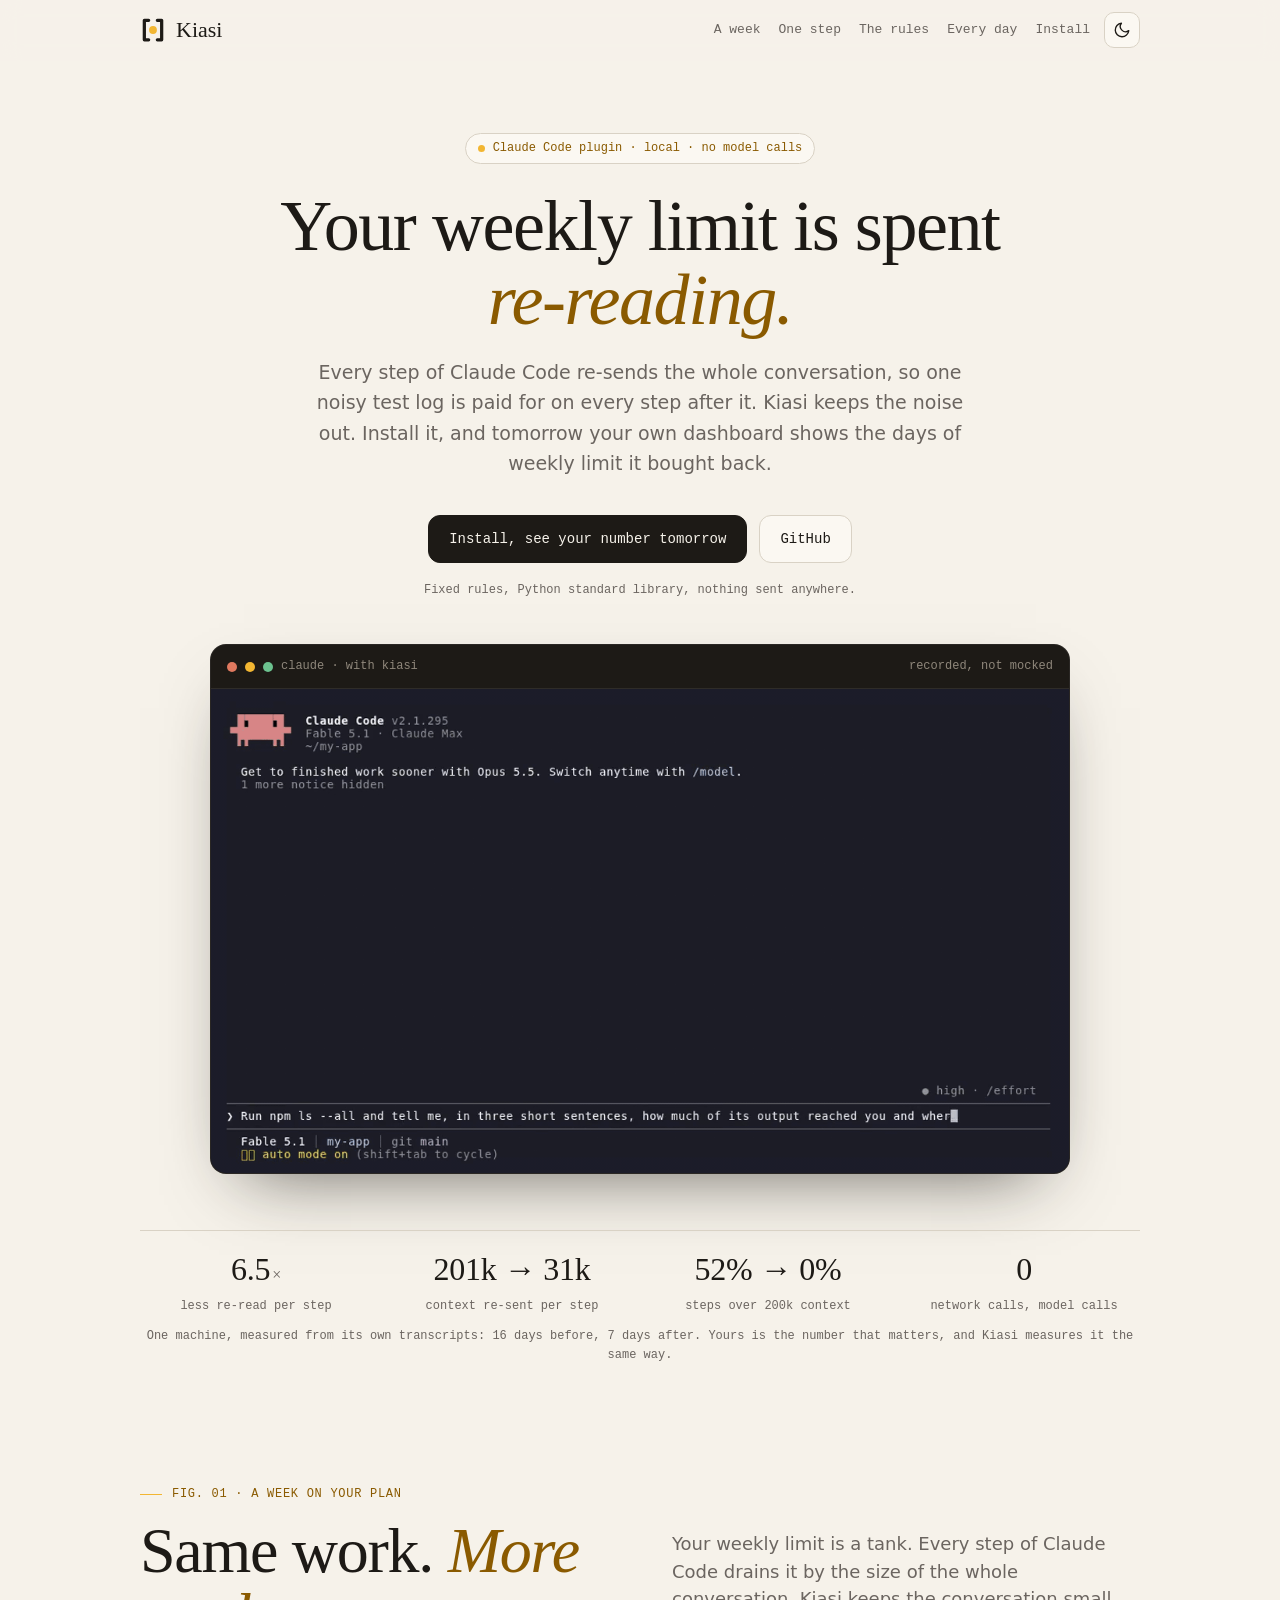
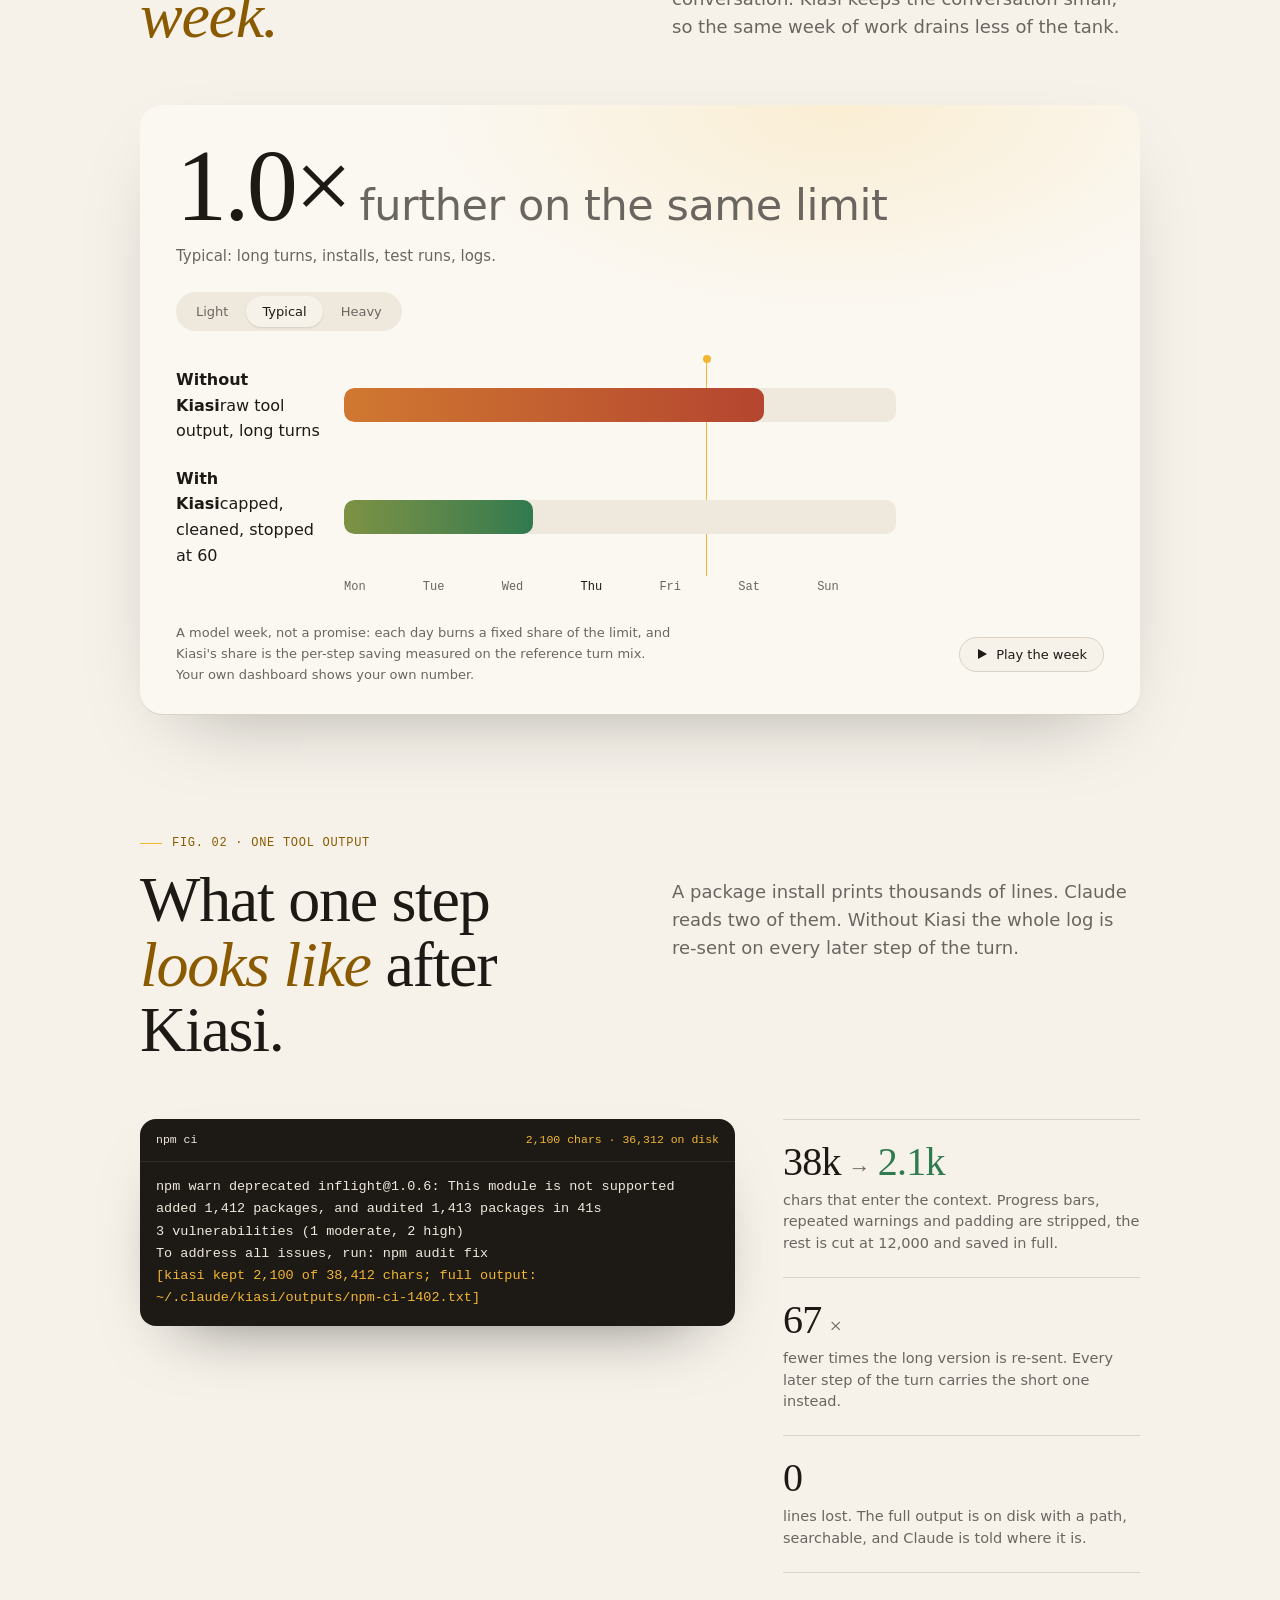
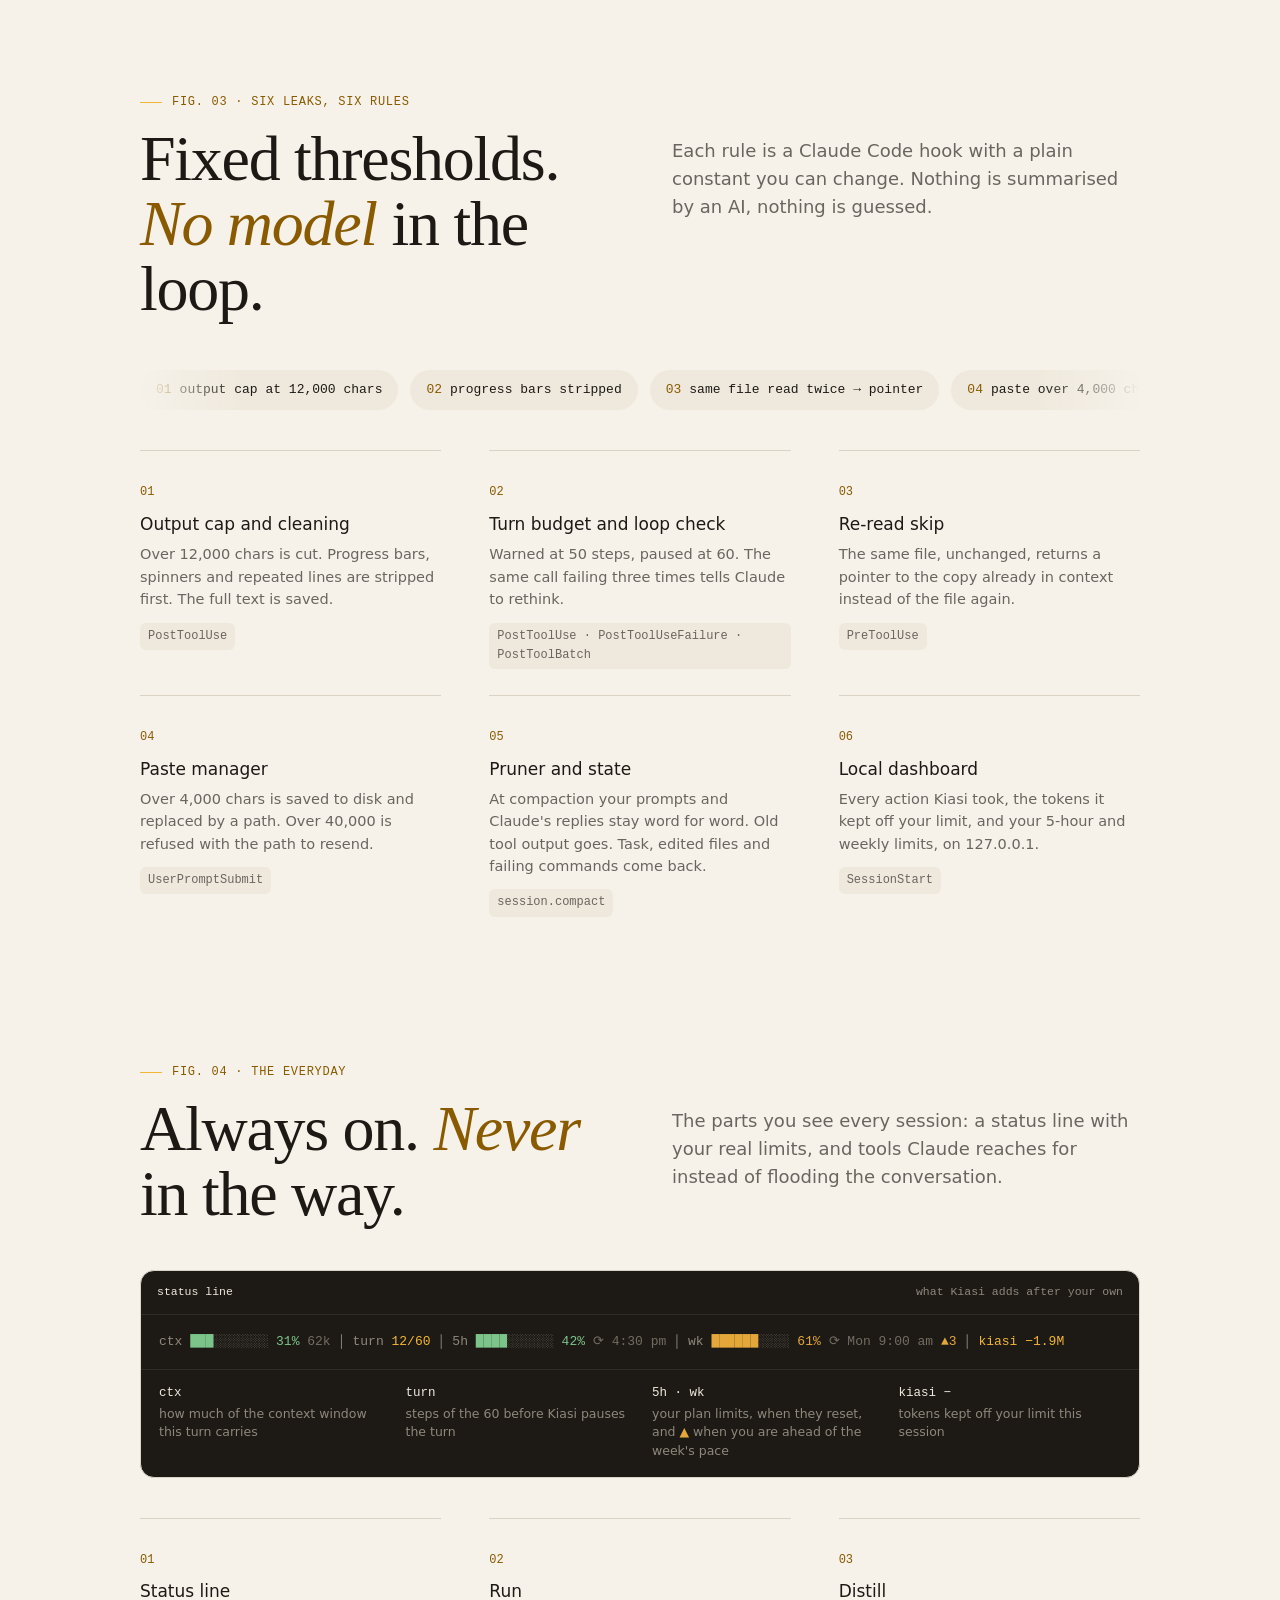
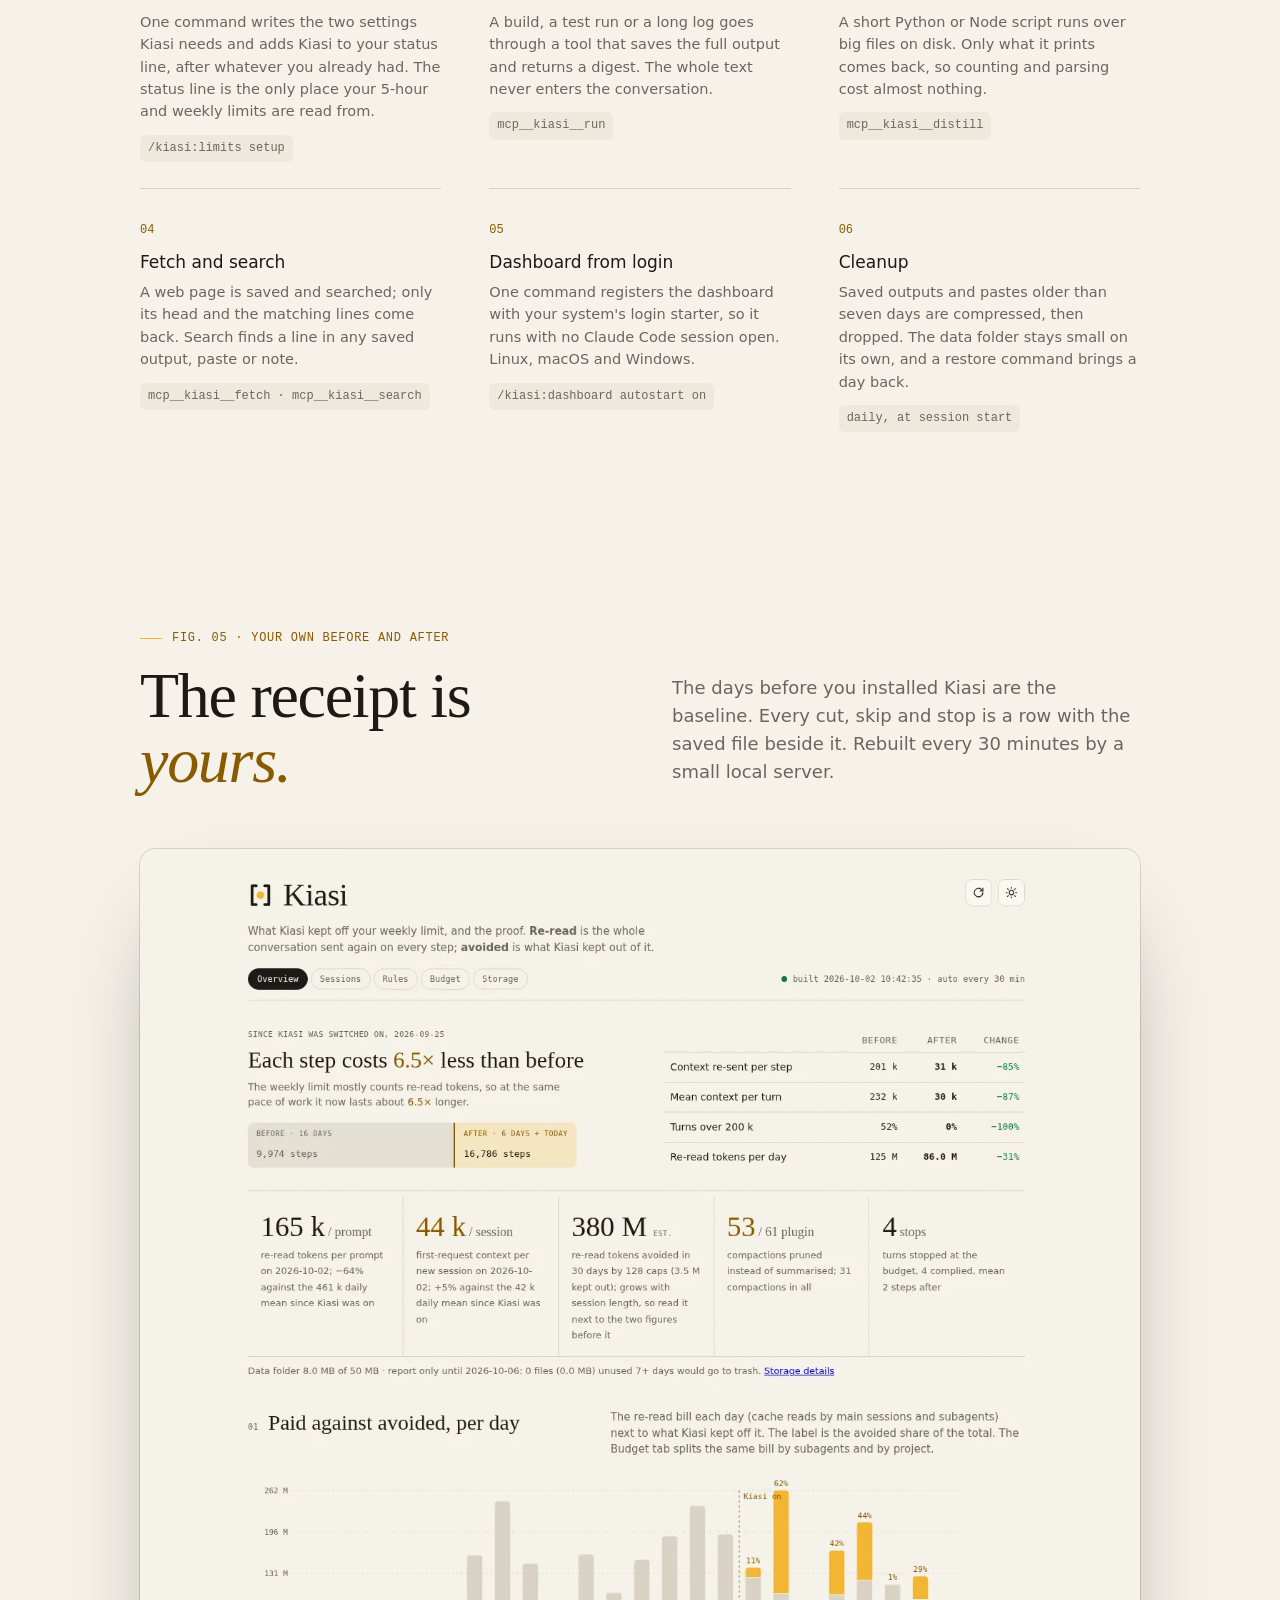
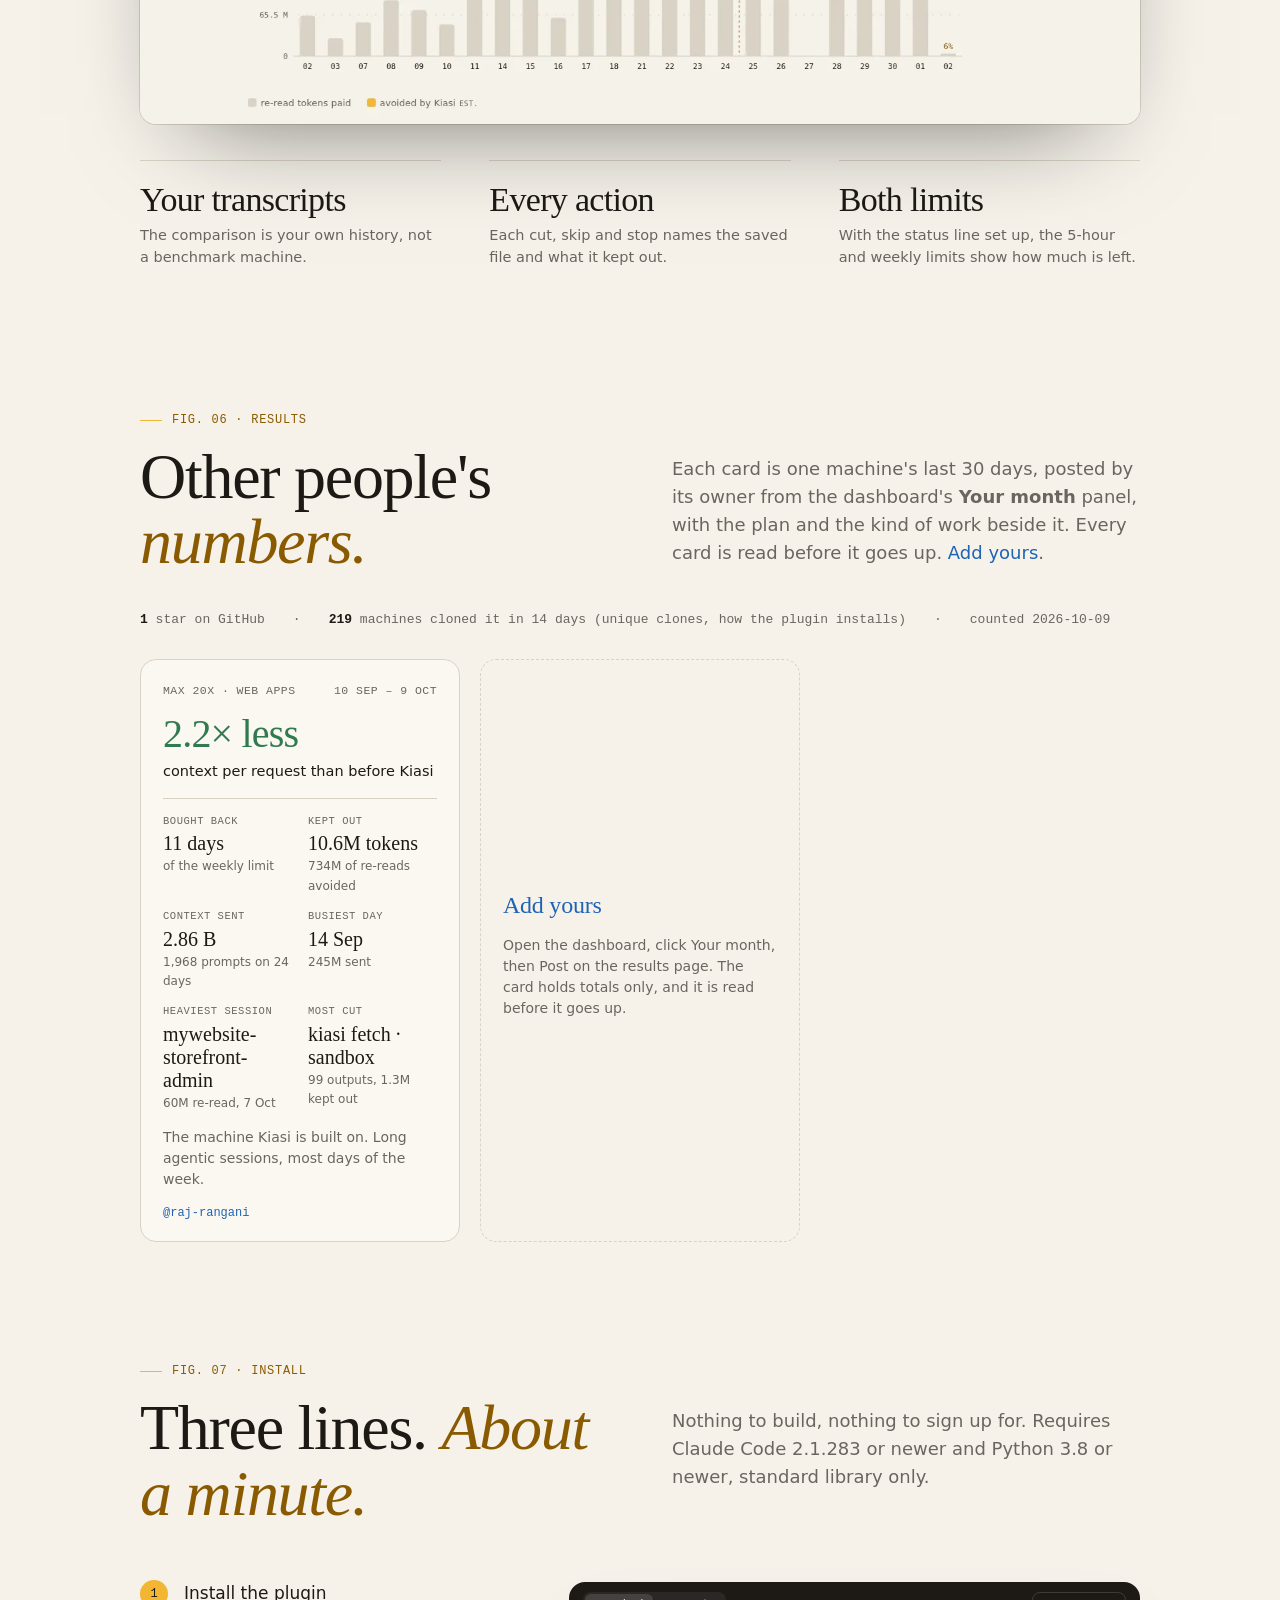
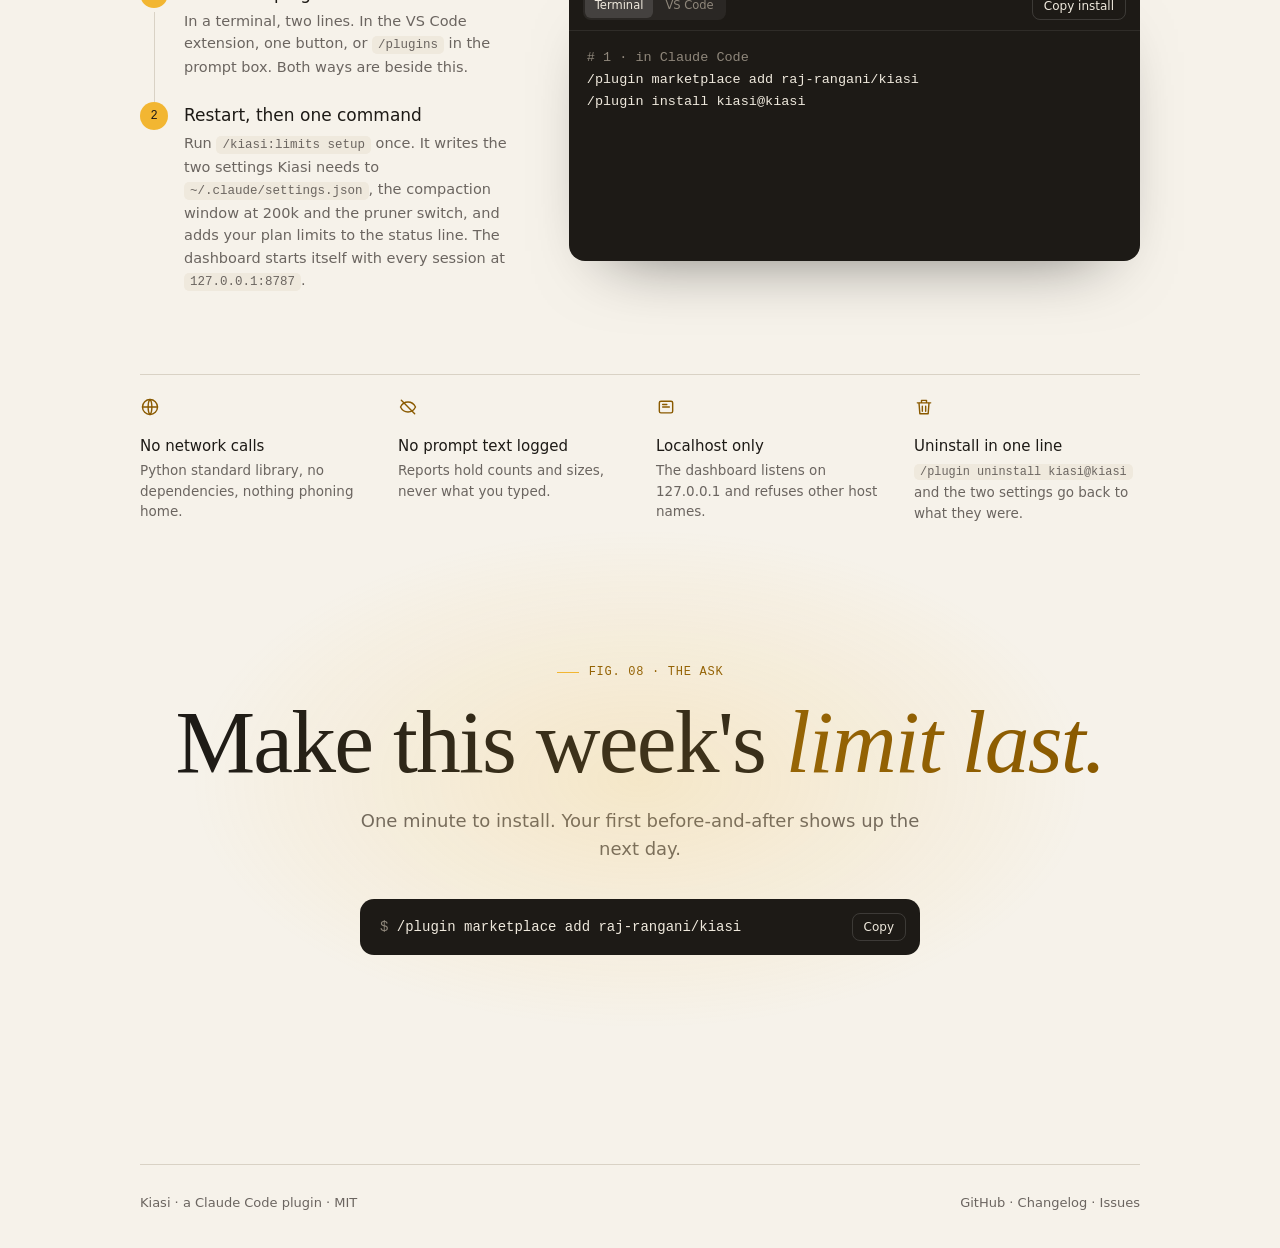
==== docs/index.html @ 9e2de2e6 "Demo: record inside a Mac-like container so no real folder names appear The recording now runs in a " ====
<!doctype html>
<html lang="en">
<head>
<meta charset="utf-8">
<meta name="viewport" content="width=device-width, initial-scale=1">
<title>Kiasi · Make your Claude Code weekly limit last</title>
<meta name="description" content="Your Claude Code weekly limit is spent re-reading. Kiasi keeps the noise out of every step, and your own dashboard shows the days it bought back. Local, fixed rules, no model calls.">
<meta property="og:title" content="Kiasi · Make your Claude Code weekly limit last">
<meta property="og:description" content="Every step of Claude Code re-sends the whole conversation. Kiasi keeps the noise out, and the next day your own dashboard shows the days of weekly limit it bought back. Local, no model calls.">
<meta property="og:type" content="website">
<link rel="icon" href="mark.svg" type="image/svg+xml">
<style>
:root {
  --paper: #f6f2ea;
  --ink: #1d1a16;
  --muted: #6b6560;
  --rule: #d9d2c5;
  --card: #fbf8f2;
  --code: #efe9dd;
  --accent: #f2b632;
  --accent-ink: #8a5a00;
  --bad: #b4452f;
  --good: #2f7a4f;
  --link: #1f63b5;
  --term: #1d1a16;
  --term-ink: #efe9dd;
  --term-dim: #8f877b;
  --mono: ui-monospace, "SF Mono", Menlo, Consolas, monospace;
  --serif: Georgia, "Times New Roman", serif;
  --sans: system-ui, -apple-system, "Segoe UI", Roboto, sans-serif;
  --ease: cubic-bezier(0.2, 0.7, 0.2, 1);
  color-scheme: light;
}
@media (prefers-color-scheme: dark) {
  :root:not([data-theme="light"]) {
    --paper: #171411; --ink: #efe9dd; --muted: #a39b8f; --rule: #3a342c; --card: #1f1b17;
    --code: #26211c; --accent-ink: #f2b632; --bad: #e0795f; --good: #6cc28f; --link: #6ea1ea;
    --term: #0f0d0b; color-scheme: dark;
  }
}
:root[data-theme="dark"] {
  --paper: #171411; --ink: #efe9dd; --muted: #a39b8f; --rule: #3a342c; --card: #1f1b17;
  --code: #26211c; --accent-ink: #f2b632; --bad: #e0795f; --good: #6cc28f; --link: #6ea1ea;
  --term: #0f0d0b; color-scheme: dark;
}
* { box-sizing: border-box; }
html { scroll-behavior: smooth; scroll-padding-top: 72px; }
body { margin: 0; background: var(--paper); color: var(--ink); font-family: var(--sans); font-size: 16px; line-height: 1.6; -webkit-font-smoothing: antialiased; }
a { color: var(--link); text-decoration: none; }
a:hover { text-decoration: underline; }
code { font-family: var(--mono); font-size: 0.88em; background: var(--code); padding: 1px 6px; border-radius: 5px; overflow-wrap: anywhere; }
pre { margin: 0; font-family: var(--mono); font-size: 13.5px; line-height: 1.65; white-space: pre-wrap; overflow-wrap: anywhere; }
pre code { background: none; padding: 0; font-size: inherit; }
.wrap { max-width: 1040px; margin: 0 auto; padding: 0 20px; }
.narrow { max-width: 720px; margin-left: auto; margin-right: auto; }
.kicker { font-family: var(--mono); font-size: 12px; letter-spacing: 0.08em; text-transform: uppercase; color: var(--accent-ink); margin: 0 0 10px; }
h1 { font-family: var(--serif); font-weight: 400; font-size: clamp(40px, 7vw, 72px); line-height: 1.02; letter-spacing: -0.02em; margin: 0 0 20px; }
h1 em { font-style: italic; color: var(--accent-ink); }
h2 { font-family: var(--serif); font-weight: 400; font-size: clamp(28px, 4vw, 40px); line-height: 1.12; margin: 0 0 12px; letter-spacing: -0.01em; }
h3 { font-family: var(--serif); font-weight: 400; font-size: 20px; margin: 0 0 6px; }
p { margin: 0 0 14px; }
body { overflow-x: clip; }
.lede { font-size: 19px; color: var(--muted); max-width: 54ch; margin: 0 auto 36px; }
.centered { text-align: center; }

.top { position: sticky; top: 0; z-index: 10; background: color-mix(in srgb, var(--paper) 86%, transparent); backdrop-filter: blur(10px); border-bottom: 1px solid transparent; transition: border-color .3s; }
.top.scrolled { border-color: var(--rule); }
.top .wrap { display: flex; align-items: center; gap: 14px; height: 60px; }
.brand { display: flex; align-items: center; gap: 10px; color: var(--ink); font-family: var(--serif); font-size: 22px; }
.brand img { width: 26px; height: 26px; }
.nav { display: flex; gap: 18px; margin-left: auto; font-family: var(--mono); font-size: 13px; }
.nav a { color: var(--muted); }
.nav a:hover { color: var(--ink); text-decoration: none; }
.iconbtn { width: 36px; height: 36px; border: 1px solid var(--rule); border-radius: 10px; background: var(--card); color: var(--ink); cursor: pointer; display: grid; place-items: center; margin-left: auto; }
.nav + .iconbtn { margin-left: 0; }
.iconbtn svg { width: 18px; height: 18px; }
.sun { display: none; } .moon { display: block; }
:root[data-theme="dark"] .sun { display: block; } :root[data-theme="dark"] .moon { display: none; }
@media (prefers-color-scheme: dark) { :root:not([data-theme="light"]) .sun { display: block; } :root:not([data-theme="light"]) .moon { display: none; } }

.hero { text-align: center; padding: 72px 0 0; }
.pill { display: inline-flex; align-items: center; gap: 8px; font-family: var(--mono); font-size: 12px; color: var(--accent-ink); border: 1px solid var(--rule); border-radius: 999px; padding: 5px 12px; margin-bottom: 26px; background: var(--card); }
.pill i { width: 7px; height: 7px; border-radius: 50%; background: var(--accent); }
.cta { display: flex; gap: 12px; justify-content: center; flex-wrap: wrap; margin-bottom: 18px; }
.btn { display: inline-flex; align-items: center; gap: 8px; padding: 12px 20px; border-radius: 12px; font-family: var(--mono); font-size: 14px; border: 1px solid var(--rule); color: var(--ink); background: var(--card); transition: transform .2s var(--ease); }
.btn:hover { text-decoration: none; transform: translateY(-1px); }
.btn.primary { background: var(--ink); color: var(--paper); border-color: var(--ink); }
.fine { font-family: var(--mono); font-size: 12px; color: var(--muted); margin: 0; }

.stage { margin: 44px auto 0; max-width: 860px; text-align: left; }
.term { background: var(--term); color: var(--term-ink); border-radius: 16px; box-shadow: 0 30px 70px -34px rgba(29, 26, 22, .7); overflow: hidden; border: 1px solid rgba(255,255,255,.06); }
.term .bar { display: flex; align-items: center; gap: 8px; padding: 12px 16px; border-bottom: 1px solid rgba(255,255,255,.08); font-family: var(--mono); font-size: 12px; color: var(--term-dim); }
.term .bar i { width: 10px; height: 10px; border-radius: 50%; background: #3d3731; }
.term .bar i:first-child { background: #e0795f; } .term .bar i:nth-child(2) { background: #f2b632; } .term .bar i:nth-child(3) { background: #6cc28f; }
.term .bar span { margin-left: auto; } .term .bar .lbl { font-style: normal; }
.term .bar span b { color: var(--accent); font-weight: 400; font-variant-numeric: tabular-nums; }
.term .rec { display: block; width: 100%; height: auto; }
.term .body { padding: 18px 20px 20px; font-family: var(--mono); font-size: 13.5px; line-height: 1.7; }
.line { display: grid; grid-template-columns: minmax(0, 1fr) auto; gap: 14px; opacity: 0; transform: translateY(6px); transition: opacity .35s var(--ease), transform .35s var(--ease); }
.line.on { opacity: 1; transform: none; }
.line .cmd { color: var(--term-ink); }
.line .cmd::before { content: "● "; color: var(--term-dim); font-size: 11px; vertical-align: 1px; }
.line .what { color: var(--term-dim); }
.line .what b { color: var(--accent); font-weight: 400; }
.line .num { color: var(--good); text-align: right; white-space: nowrap; font-variant-numeric: tabular-nums; }
.line.plain .num { color: var(--term-dim); }
@media (max-width: 560px) { .line { grid-template-columns: 1fr; gap: 0; } .line .num { text-align: left; padding-left: 18px; } .term .bar .lbl { display: none; } .pill { font-size: 11px; white-space: nowrap; } }

.trust { display: grid; grid-template-columns: repeat(4, 1fr); gap: 24px; border-top: 1px solid var(--rule); padding-top: 22px; margin-top: 56px; }
.trust div { padding: 0; }
.trust b { display: block; font-family: var(--serif); font-weight: 400; font-size: 32px; line-height: 1; margin-bottom: 6px; letter-spacing: -0.01em; white-space: nowrap; }
.trust b small { font-size: 16px; color: var(--muted); margin-left: 2px; }
.trust span { font-family: var(--mono); font-size: 12px; color: var(--muted); }
@media (max-width: 760px) { .trust { grid-template-columns: repeat(2, 1fr); } .trust b { font-size: 26px; } }


/* ---- below the hero ---- */
.below { position: relative; }
.below section { padding: 120px 0 0; position: relative; }
.fig { font-family: var(--mono); font-size: 12px; letter-spacing: .06em; text-transform: uppercase; color: var(--accent-ink); margin: 0 0 14px; display: flex; align-items: center; gap: 10px; }
.fig::before { content: ""; width: 22px; height: 1px; background: var(--accent); }
.h2 { font-family: var(--serif); font-weight: 400; font-size: clamp(36px, 5.2vw, 64px); line-height: 1.02; letter-spacing: -0.02em; margin: 0; max-width: 14ch; }
.h2 em { font-style: italic; color: var(--accent-ink); }
.sub { font-size: 18px; line-height: 1.55; color: var(--muted); max-width: 52ch; margin: 18px 0 0; }
.head { display: grid; grid-template-columns: minmax(0, 1fr) minmax(0, 1fr); gap: 0 64px; align-items: start; }
.head > div { display: contents; }
.head .fig { grid-column: 1 / -1; }
.head .sub { margin-top: 0; padding-top: clamp(4px, 0.9vw, 12px); }

/* week simulator */
.sim { margin-top: 56px; position: relative; border-radius: 22px; padding: 32px 36px 28px; background: var(--card); box-shadow: 0 1px 0 var(--rule), 0 30px 80px -40px rgba(0,0,0,.35); overflow: hidden; }
.sim::before { content: ""; position: absolute; inset: 0; background: radial-gradient(600px 300px at var(--mx, 70%) var(--my, 0%), color-mix(in srgb, var(--accent) 16%, transparent), transparent 70%); pointer-events: none; transition: opacity .4s; }
.simtop { display: flex; justify-content: space-between; align-items: flex-end; gap: 24px; flex-wrap: wrap; position: relative; }
.big { font-family: var(--serif); font-size: clamp(56px, 8vw, 104px); line-height: .95; letter-spacing: -0.03em; margin: 0; }
.big small { font-size: .42em; color: var(--muted); letter-spacing: -0.01em; margin-left: 10px; font-family: var(--sans); }
.bigcap { color: var(--muted); font-size: 15px; margin: 10px 0 0; }
.modes { display: inline-flex; background: var(--code); border-radius: 999px; padding: 4px; gap: 2px; }
.mode { font: 500 13px/1 var(--sans); padding: 9px 16px; border-radius: 999px; border: 0; background: transparent; color: var(--muted); cursor: pointer; transition: color .2s, background .2s, transform .2s var(--ease); }
.mode:hover { color: var(--ink); }
.mode.on { background: var(--paper); color: var(--ink); box-shadow: 0 1px 2px rgba(0,0,0,.12); }
.tracks { margin-top: 36px; display: grid; gap: 22px; position: relative; }
.track { display: grid; grid-template-columns: 150px minmax(0, 1fr) 190px; gap: 18px; align-items: center; }
.track .who { font-family: var(--mono); font-size: 12.5px; color: var(--muted); }
.track .who b { display: block; font: 500 15px/1.2 var(--sans); color: var(--ink); margin-bottom: 4px; }
.rail { position: relative; height: 34px; border-radius: 10px; background: var(--code); overflow: hidden; }
.rail .fill { position: absolute; inset: 0 auto 0 0; width: 0; border-radius: 10px; transition: width .42s var(--ease); }
.track.a .fill { background: linear-gradient(90deg, color-mix(in srgb, var(--bad) 55%, var(--accent)), var(--bad)); }
.track.b .fill { background: linear-gradient(90deg, color-mix(in srgb, var(--good) 60%, var(--accent)), var(--good)); }
.rail .tick { position: absolute; top: 0; bottom: 0; width: 1px; background: var(--paper); opacity: .7; }
.rail.hit { animation: hit .5s var(--ease); }
@keyframes hit { 0%, 100% { transform: none; } 30% { transform: translateX(-3px); } 60% { transform: translateX(3px); } }
.out { font: 500 15px/1.3 var(--sans); }
.out small { display: block; font: 12.5px/1.4 var(--mono); color: var(--muted); margin-top: 3px; }
.track.a .out { color: var(--bad); } .track.b .out { color: var(--good); }
.days { display: grid; grid-template-columns: 150px minmax(0, 1fr) 190px; gap: 18px; margin-top: 10px; }
.days ol { grid-column: 2; list-style: none; margin: 0; padding: 0; display: grid; grid-template-columns: repeat(7, 1fr); font-family: var(--mono); font-size: 12px; color: var(--muted); }
.days li { transition: color .2s; }
.days li.now { color: var(--ink); }
.cursor { position: absolute; top: -8px; bottom: -8px; width: 1px; background: var(--accent); left: 0; opacity: 0; transition: left .42s var(--ease), opacity .3s; pointer-events: none; }
.cursor::after { content: ""; position: absolute; top: -4px; left: -3.5px; width: 8px; height: 8px; border-radius: 50%; background: var(--accent); }
.simfoot { display: flex; justify-content: space-between; align-items: center; gap: 16px; margin-top: 26px; flex-wrap: wrap; font-size: 13px; color: var(--muted); }
.simfoot p { margin: 0; max-width: 60ch; }
.play { display: inline-flex; align-items: center; gap: 8px; font: 500 13px/1 var(--sans); padding: 10px 16px; border-radius: 999px; border: 1px solid var(--rule); background: var(--paper); color: var(--ink); cursor: pointer; transition: transform .2s var(--ease), border-color .2s; }
.play:hover { transform: translateY(-1px); border-color: var(--ink); }
.play svg { width: 12px; height: 12px; fill: currentColor; }

/* one step */
.step2 { margin-top: 56px; display: grid; grid-template-columns: minmax(0, 1.25fr) minmax(0, .75fr); gap: 48px; align-items: start; }
.log { background: var(--term); color: var(--term-ink); border-radius: 16px; font-family: var(--mono); font-size: 12.5px; line-height: 1.6; overflow: hidden; box-shadow: 0 30px 70px -40px rgba(0,0,0,.6); }
.log .lbar { display: flex; justify-content: space-between; padding: 12px 16px; font-size: 11.5px; color: var(--term-dim); border-bottom: 1px solid rgba(255,255,255,.08); }
.log .lbar b { color: var(--term-ink); font-weight: 500; }
.log .lbar .count { transition: color .3s; }
.log .lbar .count.done { color: var(--accent); }
.log pre { margin: 0; padding: 14px 16px 16px; white-space: pre-wrap; word-break: break-word; }
.log .l { display: block; max-height: 24px; overflow: hidden; transition: max-height .45s var(--ease), opacity .45s, color .3s, padding .45s; }
.log .l.cut { color: var(--term-dim); }
.log.on .l.cut { max-height: 0; opacity: 0; }
.log .l.keep { color: var(--term-ink); }
.log .l.note { color: var(--accent); max-height: 0; opacity: 0; }
.log.on .l.note { max-height: 48px; opacity: 1; }
.facts { display: grid; gap: 0; }
.fact { padding: 22px 0; border-top: 1px solid var(--rule); }
.fact:last-child { border-bottom: 1px solid var(--rule); }
.fact b { display: block; font-family: var(--serif); font-weight: 400; font-size: 40px; line-height: 1; letter-spacing: -0.02em; }
.fact b i { font-style: normal; color: var(--muted); font-size: 22px; margin: 0 8px; }
.fact b .to { color: var(--good); }
.fact > span { display: block; color: var(--muted); font-size: 14.5px; line-height: 1.5; margin-top: 8px; }

/* rules marquee + grid */
.sl { margin-top: 44px; border: 1px solid var(--rule); border-radius: 14px; background: var(--term); color: var(--term-ink); overflow: hidden; }
.sl .slbar { display: flex; justify-content: space-between; padding: 12px 16px; font-size: 11.5px; color: var(--term-dim); border-bottom: 1px solid rgba(255,255,255,.08); font-family: var(--mono); }
.sl .slbar b { color: var(--term-ink); font-weight: 500; }
.slline { font-family: var(--mono); font-size: 13px; line-height: 1.7; padding: 16px 18px; white-space: nowrap; overflow-x: auto; }
.slline i { font-style: normal; color: var(--term-dim); margin: 0 7px; }
.slline .l { color: var(--term-dim); } .slline .d { color: var(--term-dim); opacity: .75; }
.slline .m { color: var(--term-ink); } .slline .k { color: var(--accent); }
.slline .ok { color: #7cc48a; } .slline .warn { color: #e3a73a; }
.slkey { list-style: none; margin: 0; padding: 14px 18px 16px; display: grid; grid-template-columns: repeat(4, 1fr); gap: 10px 24px; border-top: 1px solid rgba(255,255,255,.08); font-size: 12.5px; line-height: 1.5; color: var(--term-dim); }
.slkey b { display: block; font-family: var(--mono); font-weight: 500; color: var(--term-ink); margin-bottom: 2px; }
.slkey em { font-style: normal; color: #e3a73a; }
.slnote { margin: 28px 0 0; font-size: 14px; color: var(--muted); }
.slnote code { font-size: 12.5px; }
.mq { margin-top: 48px; overflow: hidden; mask-image: linear-gradient(90deg, transparent, #000 10%, #000 90%, transparent); -webkit-mask-image: linear-gradient(90deg, transparent, #000 10%, #000 90%, transparent); }
.mq ul { display: flex; gap: 12px; width: max-content; margin: 0; padding: 0; list-style: none; animation: slide 36s linear infinite; }
.mq:hover ul { animation-play-state: paused; }
@keyframes slide { to { transform: translateX(-50%); } }
.mq li { font-family: var(--mono); font-size: 13px; padding: 10px 16px; border-radius: 999px; background: var(--code); color: var(--ink); white-space: nowrap; }
.mq li b { color: var(--accent-ink); font-weight: 500; margin-right: 8px; }
.rgrid { margin-top: 40px; display: grid; grid-template-columns: repeat(3, 1fr); gap: 0 48px; }
.rule { padding: 26px 0; border-top: 1px solid var(--rule); position: relative; }
.rule .n { font-family: var(--mono); font-size: 12px; color: var(--accent-ink); }
.rule h3 { font: 500 17px/1.3 var(--sans); margin: 10px 0 8px; }
.rule p { margin: 0; color: var(--muted); font-size: 14.5px; line-height: 1.55; }
.rule code { font-family: var(--mono); font-size: 12px; color: var(--muted); display: inline-block; margin-top: 12px; padding: 4px 8px; border-radius: 6px; background: var(--code); }
.rule::after { content: ""; position: absolute; left: 0; top: -1px; width: 0; height: 1px; background: var(--accent); transition: width .5s var(--ease); }
.rule:hover::after { width: 100%; }

/* proof */
.shot { margin-top: 56px; perspective: 1400px; }
.shot .frame { border-radius: 16px; overflow: hidden; box-shadow: 0 40px 100px -50px rgba(0,0,0,.6), 0 0 0 1px var(--rule); transform: rotateX(var(--rx, 6deg)); transform-origin: 50% 0; transition: transform .8s var(--ease); background: var(--card); }
.shot.in .frame { --rx: 0deg; }
.shot img { display: block; width: 100%; height: auto; }
.proof3 { margin-top: 36px; display: grid; grid-template-columns: repeat(3, 1fr); gap: 0 48px; }
.proof3 div { padding: 22px 0; border-top: 1px solid var(--rule); }
.proof3 b { display: block; font-family: var(--serif); font-weight: 400; font-size: 34px; letter-spacing: -0.02em; line-height: 1; }
.proof3 span { display: block; margin-top: 8px; color: var(--muted); font-size: 14.5px; line-height: 1.5; }

/* install */
.inst { margin-top: 56px; display: grid; grid-template-columns: minmax(0, .8fr) minmax(0, 1.2fr); gap: 48px; align-items: start; }
.steps { list-style: none; margin: 0; padding: 0; counter-reset: s; }
.steps li { position: relative; padding: 0 0 26px 44px; }
.steps li::before { counter-increment: s; content: counter(s); position: absolute; left: 0; top: -2px; width: 28px; height: 28px; border-radius: 50%; display: grid; place-items: center; font: 500 12px/1 var(--mono); background: var(--accent); color: var(--term); }
.steps li::after { content: ""; position: absolute; left: 13.5px; top: 30px; bottom: 0; width: 1px; background: var(--rule); }
.steps li:last-child::after { display: none; }
.steps b { display: block; font: 500 17px/1.3 var(--sans); }
.steps p { margin: 6px 0 0; color: var(--muted); font-size: 14.5px; line-height: 1.55; }
.steps code { font-family: var(--mono); font-size: 12.5px; background: var(--code); padding: 2px 6px; border-radius: 5px; }
.tty { background: var(--term); color: var(--term-ink); border-radius: 16px; font-family: var(--mono); font-size: 13px; line-height: 1.7; box-shadow: 0 30px 70px -40px rgba(0,0,0,.6); position: sticky; top: 90px; }
.tty .lbar > span { min-width: 0; overflow: hidden; text-overflow: ellipsis; white-space: nowrap; margin-right: 12px; }
.tty .lbar { display: flex; gap: 8px; justify-content: space-between; align-items: center; padding: 10px 14px; font-size: 11.5px; color: var(--term-dim); border-bottom: 1px solid rgba(255,255,255,.08); }
.tty pre { margin: 0; padding: 16px 18px 18px; white-space: pre-wrap; min-height: 230px; }
.tty .tabs { display: flex; gap: 2px; padding: 2px; border-radius: 8px; background: rgba(255,255,255,.06); }
.tty .tab { font: 500 11.5px/1 var(--sans); padding: 6px 10px; border: 0; border-radius: 6px; background: transparent; color: var(--term-dim); cursor: pointer; transition: background .2s, color .2s; }
.tty .tab.on { background: rgba(255,255,255,.12); color: var(--term-ink); }
.tty .pane { display: none; } .tty .pane.on { display: block; }
.vsbtn { display: flex; align-items: center; gap: 12px; margin: 18px 18px 0; padding: 12px 16px; border-radius: 10px; background: var(--accent); color: var(--term); text-decoration: none; font: 500 14px/1.2 var(--sans); transition: transform .25s var(--ease), box-shadow .25s; }
.vsbtn:hover { transform: translateY(-1px); box-shadow: 0 10px 30px -12px var(--accent); }
.vsbtn svg { width: 22px; height: 22px; flex: none; stroke: currentColor; fill: none; stroke-width: 2; stroke-linecap: round; stroke-linejoin: round; }
.vsbtn small { display: block; font-size: 11.5px; font-weight: 400; opacity: .8; margin-top: 3px; }
#pane-vsc pre { min-height: 0; padding-top: 14px; }
.tty .k { color: var(--term-dim); }
.tty .t { display: block; opacity: 0; transform: translateY(4px); transition: opacity .3s, transform .3s var(--ease); }
.tty .t.on { opacity: 1; transform: none; }
.tty .ok { color: var(--good); }
.copy { white-space: nowrap; font: 500 12px/1 var(--sans); padding: 7px 11px; border-radius: 8px; border: 1px solid rgba(255,255,255,.14); background: transparent; color: var(--term-ink); cursor: pointer; transition: background .2s; }
.copy:hover { background: rgba(255,255,255,.08); }
.copy.ok { color: var(--good); border-color: var(--good); }
.counts { margin-top: 36px; display: flex; flex-wrap: wrap; gap: 8px 28px; font-family: var(--mono); font-size: 13px; color: var(--muted); }
.counts b { color: var(--ink); font-weight: 600; }
.results { margin-top: 28px; display: grid; grid-template-columns: repeat(auto-fill, minmax(300px, 1fr)); gap: 20px; }
.rcard { background: var(--card); border: 1px solid var(--rule); border-radius: 16px; padding: 22px 22px 18px; display: flex; flex-direction: column; gap: 14px; min-width: 0; }
.rcard .rmeta { display: flex; justify-content: space-between; gap: 12px; flex-wrap: wrap; font-family: var(--mono); font-size: 11.5px; letter-spacing: .04em; text-transform: uppercase; color: var(--muted); }
.rcard .rhead b { display: block; font-family: var(--serif); font-weight: 400; font-size: 40px; line-height: 1; letter-spacing: -0.02em; color: var(--good); }
.rcard .rhead.flat b { color: var(--ink); }
.rcard .rhead span { display: block; margin-top: 6px; font-size: 14.5px; color: var(--ink); }
.rcard .rrows { display: grid; grid-template-columns: 1fr 1fr; gap: 12px 16px; border-top: 1px solid var(--rule); padding-top: 14px; }
.rcard .rrows div { min-width: 0; }
.rcard .rrows em { display: block; font-style: normal; font-family: var(--mono); font-size: 10.5px; letter-spacing: .05em; text-transform: uppercase; color: var(--muted); }
.rcard .rrows b { display: block; font-family: var(--serif); font-weight: 400; font-size: 20px; line-height: 1.15; margin-top: 3px; overflow-wrap: anywhere; }
.rcard .rrows small { display: block; font-size: 12px; color: var(--muted); margin-top: 2px; }
.rcard .rnote { font-size: 14px; line-height: 1.5; color: var(--muted); margin: 0; }
.rcard .rwho { font-family: var(--mono); font-size: 12px; color: var(--muted); margin-top: auto; }
.rcard.add { border-style: dashed; background: transparent; justify-content: center; gap: 10px; }
.rcard.add b { font-family: var(--serif); font-weight: 400; font-size: 24px; letter-spacing: -0.01em; }
.rcard.add span { font-size: 14px; line-height: 1.5; color: var(--muted); }
.trust2 { margin-top: 56px; display: grid; grid-template-columns: repeat(4, 1fr); gap: 0 32px; border-top: 1px solid var(--rule); }
.trust2 div { padding: 22px 0 0; }
.trust2 svg { width: 20px; height: 20px; stroke: var(--accent-ink); fill: none; stroke-width: 1.7; stroke-linecap: round; stroke-linejoin: round; }
.trust2 b { display: block; font: 500 15px/1.3 var(--sans); margin-top: 12px; }
.trust2 span { display: block; color: var(--muted); font-size: 13.5px; line-height: 1.5; margin-top: 4px; }

/* final */
.fin { text-align: center; padding: 140px 0 120px !important; position: relative; }
.fin::before { content: ""; position: absolute; left: 50%; top: 40%; width: 900px; height: 500px; transform: translate(-50%, -50%); background: radial-gradient(closest-side, color-mix(in srgb, var(--accent) 18%, transparent), transparent); pointer-events: none; }
.fin .h2 { max-width: none; margin: 0 auto; font-size: clamp(44px, 7vw, 92px); }
.fin .sub { margin: 20px auto 0; }
.cmdbox { margin: 36px auto 0; max-width: 560px; display: flex; align-items: center; justify-content: space-between; gap: 14px; background: var(--term); color: var(--term-ink); font-family: var(--mono); font-size: 14px; padding: 14px 14px 14px 20px; border-radius: 14px; box-shadow: 0 30px 70px -40px rgba(0,0,0,.6); position: relative; }
.cmdbox span::before { content: "$ "; color: var(--term-dim); }
.fin .cta { margin-top: 22px; justify-content: center; }
.foot { display: flex; justify-content: space-between; gap: 16px; flex-wrap: wrap; padding: 28px 0 40px; border-top: 1px solid var(--rule); font-size: 13px; color: var(--muted); }
.foot a { color: inherit; }

.reveal { opacity: 0; transform: translateY(16px); transition: opacity .7s var(--ease), transform .7s var(--ease); transition-delay: calc(var(--d, 0) * 90ms); }
.reveal.in, .no-js .reveal { opacity: 1; transform: none; }
@media (prefers-reduced-motion: reduce) {
  *, *::before, *::after { animation: none !important; transition: none !important; }
  .reveal, .line, .tty .t, .log .l { opacity: 1; transform: none; }
  .shot .frame { transform: none; }
}
@media (max-width: 760px) {
  .nav { display: none; } .hero { padding-top: 48px; }
  .below section { padding-top: 88px; }
  .head, .step2, .inst { grid-template-columns: minmax(0, 1fr); gap: 24px; }
  .sim { padding: 24px 18px 22px; border-radius: 16px; }
  .track, .days { grid-template-columns: minmax(0, 1fr); gap: 8px; }
  .track .out { order: 3; } .days ol { grid-column: 1; }
  .rgrid, .proof3 { grid-template-columns: 1fr; gap: 0; }
  .slkey { grid-template-columns: 1fr 1fr; } .slline { font-size: 12.5px; padding: 14px; white-space: normal; }
  .trust2 { grid-template-columns: 1fr 1fr; gap: 0 20px; }
  .tty { position: static; }
  .fact b { font-size: 32px; }
  .cmdbox { font-size: 12.5px; }
}

</style>
</head>
<body class="no-js">

<header class="top">
  <div class="wrap">
    <a class="brand" href="#"><img src="mark.svg" alt="">Kiasi</a>
    <nav class="nav" aria-label="Sections">
      <a href="#week">A week</a>
      <a href="#step">One step</a>
      <a href="#rules">The rules</a>
      <a href="#daily">Every day</a>
      <a href="#install">Install</a>
    </nav>
    <button class="iconbtn" id="theme" type="button" aria-label="Toggle dark mode">
      <svg class="moon" viewBox="0 0 24 24" fill="none" stroke="currentColor" stroke-width="1.8" stroke-linecap="round" stroke-linejoin="round"><path d="M21 12.8A9 9 0 1 1 11.2 3a7 7 0 0 0 9.8 9.8z"/></svg>
      <svg class="sun" viewBox="0 0 24 24" fill="none" stroke="currentColor" stroke-width="1.8" stroke-linecap="round"><circle cx="12" cy="12" r="4"/><path d="M12 2v2M12 20v2M4.9 4.9l1.4 1.4M17.7 17.7l1.4 1.4M2 12h2M20 12h2M4.9 19.1l1.4-1.4M17.7 6.3l1.4-1.4"/></svg>
    </button>
  </div>
</header>

<main class="wrap">
  <div class="hero">
    <div class="pill"><i></i>Claude Code plugin · local · no model calls</div>
    <h1>Your weekly limit is spent<br><em>re-reading.</em></h1>
    <p class="lede">Every step of Claude Code re-sends the whole conversation, so one noisy test log is paid for on every step after it. Kiasi keeps the noise out. Install it, and tomorrow your own dashboard shows the days of weekly limit it bought back.</p>
    <div class="cta">
      <a class="btn primary" href="#install">Install, see your number tomorrow</a>
      <a class="btn" href="https://github.com/raj-rangani/kiasi">GitHub</a>
    </div>
    <p class="fine">Fixed rules, Python standard library, nothing sent anywhere.</p>

    <div class="stage">
      <div class="term" id="demo" aria-label="A recorded Claude Code session: npm ls --all returns 3,009 lines; Claude reports that a few dozen lines reached it and the rest is saved to disk">
        <div class="bar"><i></i><i></i><i></i><em class="lbl">claude · with kiasi</em> <span>recorded, not mocked</span></div>
        <img class="rec" src="demo.gif" alt="A real Claude Code session with Kiasi: npm ls --all returns 3,009 lines, Claude reports that a few dozen lines reached it and names the file holding the rest; then the dashboard" width="1100" height="620">
      </div>
    </div>

    <div class="trust reveal">
      <div><b>6.5<small>×</small></b><span>less re-read per step</span></div>
      <div><b>201k → 31k</b><span>context re-sent per step</span></div>
      <div><b>52% → 0%</b><span>steps over 200k context</span></div>
      <div><b>0</b><span>network calls, model calls</span></div>
    </div>
    <p class="fine" style="margin-top:10px">One machine, measured from its own transcripts: 16 days before, 7 days after. Yours is the number that matters, and Kiasi measures it the same way.</p>
  </div>

  <div class="below">

  <section id="week">
    <div class="head">
      <div>
        <p class="fig reveal">Fig. 01 · a week on your plan</p>
        <h2 class="h2 reveal">Same work. <em>More week.</em></h2>
      </div>
      <p class="sub reveal" style="--d:1">Your weekly limit is a tank. Every step of Claude Code drains it by the size of the whole conversation. Kiasi keeps the conversation small, so the same week of work drains less of the tank.</p>
    </div>
    <div class="sim reveal" id="sim" style="--d:2">
      <div class="simtop">
        <div>
          <p class="big"><span id="mult">1.0</span>×<small>further on the same limit</small></p>
          <p class="bigcap" id="bigcap">Press play, or pick how noisy your sessions are.</p>
        </div>
        <div class="modes" role="tablist" aria-label="Session noise">
          <button class="mode" data-mode="0" role="tab">Light</button>
          <button class="mode on" data-mode="1" role="tab" aria-selected="true">Typical</button>
          <button class="mode" data-mode="2" role="tab">Heavy</button>
        </div>
      </div>
      <div class="tracks">
        <div class="cursor" id="cur"></div>
        <div class="track a">
          <div class="rwho"><b>Without Kiasi</b>raw tool output, long turns</div>
          <div class="rail" id="railA"><div class="fill" id="fillA"></div></div>
          <div class="out" id="outA">&nbsp;</div>
        </div>
        <div class="track b">
          <div class="rwho"><b>With Kiasi</b>capped, cleaned, stopped at 60</div>
          <div class="rail" id="railB"><div class="fill" id="fillB"></div></div>
          <div class="out" id="outB">&nbsp;</div>
        </div>
      </div>
      <div class="days"><ol id="days"><li>Mon</li><li>Tue</li><li>Wed</li><li>Thu</li><li>Fri</li><li>Sat</li><li>Sun</li></ol></div>
      <div class="simfoot">
        <p>A model week, not a promise: each day burns a fixed share of the limit, and Kiasi's share is the per-step saving measured on the reference turn mix. Your own dashboard shows your own number.</p>
        <button class="play" id="play"><svg viewBox="0 0 12 12"><path d="M2 1l9 5-9 5z"/></svg>Play the week</button>
      </div>
    </div>
  </section>

  <section id="step">
    <div class="head">
      <div>
        <p class="fig reveal">Fig. 02 · one tool output</p>
        <h2 class="h2 reveal">What one step <em>looks like</em> after Kiasi.</h2>
      </div>
      <p class="sub reveal" style="--d:1">A package install prints thousands of lines. Claude reads two of them. Without Kiasi the whole log is re-sent on every later step of the turn.</p>
    </div>
    <div class="step2">
      <div class="log reveal" id="log" style="--d:1">
        <div class="lbar"><b>npm ci</b><span class="count" id="count">38,412 chars</span></div>
        <pre id="loglines"></pre>
      </div>
      <div class="facts reveal" style="--d:2">
        <div class="fact"><b>38k<i>→</i><span class="to">2.1k</span></b><span>chars that enter the context. Progress bars, repeated warnings and padding are stripped, the rest is cut at 12,000 and saved in full.</span></div>
        <div class="fact"><b>67<i>×</i></b><span>fewer times the long version is re-sent. Every later step of the turn carries the short one instead.</span></div>
        <div class="fact"><b>0</b><span>lines lost. The full output is on disk with a path, searchable, and Claude is told where it is.</span></div>
      </div>
    </div>
  </section>

  <section id="rules">
    <div class="head">
      <div>
        <p class="fig reveal">Fig. 03 · six leaks, six rules</p>
        <h2 class="h2 reveal">Fixed thresholds. <em>No model</em> in the loop.</h2>
      </div>
      <p class="sub reveal" style="--d:1">Each rule is a Claude Code hook with a plain constant you can change. Nothing is summarised by an AI, nothing is guessed.</p>
    </div>
    <div class="mq reveal" style="--d:2"><ul id="mq">
      <li><b>01</b>output cap at 12,000 chars</li><li><b>02</b>progress bars stripped</li><li><b>03</b>same file read twice → pointer</li><li><b>04</b>paste over 4,000 chars → disk</li><li><b>05</b>warn at 30 calls, stop at 60</li><li><b>06</b>same failure ×3 → rethink</li><li><b>07</b>old output pruned at compaction</li><li><b>08</b>task state re-injected</li><li><b>09</b>every cut saved in full</li>
    </ul></div>
    <div class="rgrid">
      <div class="rule reveal"><span class="n">01</span><h3>Output cap and cleaning</h3><p>Over 12,000 chars is cut. Progress bars, spinners and repeated lines are stripped first. The full text is saved.</p><code>PostToolUse</code></div>
      <div class="rule reveal" style="--d:1"><span class="n">02</span><h3>Turn budget and loop check</h3><p>Warned at 50 steps, paused at 60. The same call failing three times tells Claude to rethink.</p><code>PostToolUse · PostToolUseFailure · PostToolBatch</code></div>
      <div class="rule reveal" style="--d:2"><span class="n">03</span><h3>Re-read skip</h3><p>The same file, unchanged, returns a pointer to the copy already in context instead of the file again.</p><code>PreToolUse</code></div>
      <div class="rule reveal"><span class="n">04</span><h3>Paste manager</h3><p>Over 4,000 chars is saved to disk and replaced by a path. Over 40,000 is refused with the path to resend.</p><code>UserPromptSubmit</code></div>
      <div class="rule reveal" style="--d:1"><span class="n">05</span><h3>Pruner and state</h3><p>At compaction your prompts and Claude's replies stay word for word. Old tool output goes. Task, edited files and failing commands come back.</p><code>session.compact</code></div>
      <div class="rule reveal" style="--d:2"><span class="n">06</span><h3>Local dashboard</h3><p>Every action Kiasi took, the tokens it kept off your limit, and your 5-hour and weekly limits, on 127.0.0.1.</p><code>SessionStart</code></div>
    </div>
  </section>

  <section id="daily">
    <div class="head">
      <div>
        <p class="fig reveal">Fig. 04 · the everyday</p>
        <h2 class="h2 reveal">Always on. <em>Never</em> in the way.</h2>
      </div>
      <p class="sub reveal" style="--d:1">The parts you see every session: a status line with your real limits, and tools Claude reaches for instead of flooding the conversation.</p>
    </div>
    <div class="sl reveal" style="--d:2" aria-label="Kiasi status line">
      <div class="slbar"><b>status line</b><span>what Kiasi adds after your own</span></div>
      <div class="slline"><span class="l">ctx</span> <span class="ok">███</span><span class="d">░░░░░░░</span> <span class="ok">31%</span> <span class="d">62k</span><i>│</i><span class="l">turn</span> <span class="k">12/60</span><i>│</i><span class="l">5h</span> <span class="ok">████</span><span class="d">░░░░░░</span> <span class="ok">42%</span> <span class="d">⟳ 4:30 pm</span><i>│</i><span class="l">wk</span> <span class="warn">██████</span><span class="d">░░░░</span> <span class="warn">61%</span> <span class="d">⟳ Mon 9:00 am</span> <span class="warn">▲3</span><i>│</i><span class="k">kiasi −1.9M</span></div>
      <ul class="slkey">
        <li><b>ctx</b>how much of the context window this turn carries</li>
        <li><b>turn</b>steps of the 60 before Kiasi pauses the turn</li>
        <li><b>5h · wk</b>your plan limits, when they reset, and <em>▲</em> when you are ahead of the week's pace</li>
        <li><b>kiasi −</b>tokens kept off your limit this session</li>
      </ul>
    </div>
    <div class="rgrid">
      <div class="rule reveal"><span class="n">01</span><h3>Status line</h3><p>One command writes the two settings Kiasi needs and adds Kiasi to your status line, after whatever you already had. The status line is the only place your 5-hour and weekly limits are read from.</p><code>/kiasi:limits setup</code></div>
      <div class="rule reveal" style="--d:1"><span class="n">02</span><h3>Run</h3><p>A build, a test run or a long log goes through a tool that saves the full output and returns a digest. The whole text never enters the conversation.</p><code>mcp__kiasi__run</code></div>
      <div class="rule reveal" style="--d:2"><span class="n">03</span><h3>Distill</h3><p>A short Python or Node script runs over big files on disk. Only what it prints comes back, so counting and parsing cost almost nothing.</p><code>mcp__kiasi__distill</code></div>
      <div class="rule reveal"><span class="n">04</span><h3>Fetch and search</h3><p>A web page is saved and searched; only its head and the matching lines come back. Search finds a line in any saved output, paste or note.</p><code>mcp__kiasi__fetch · mcp__kiasi__search</code></div>
      <div class="rule reveal" style="--d:1"><span class="n">05</span><h3>Dashboard from login</h3><p>One command registers the dashboard with your system's login starter, so it runs with no Claude Code session open. Linux, macOS and Windows.</p><code>/kiasi:dashboard autostart on</code></div>
      <div class="rule reveal" style="--d:2"><span class="n">06</span><h3>Cleanup</h3><p>Saved outputs and pastes older than seven days are compressed, then dropped. The data folder stays small on its own, and a restore command brings a day back.</p><code>daily, at session start</code></div>
    </div>
    <p class="slnote reveal">The run, distill, fetch and search tools need <code>CLAUDE_CODE_ENABLE_FUNCTION_HOOKS=1</code>, which <code>/kiasi:limits setup</code> writes for you.</p>
  </section>

  <section id="proof">
    <div class="head">
      <div>
        <p class="fig reveal">Fig. 05 · your own before and after</p>
        <h2 class="h2 reveal">The receipt is <em>yours.</em></h2>
      </div>
      <p class="sub reveal" style="--d:1">The days before you installed Kiasi are the baseline. Every cut, skip and stop is a row with the saved file beside it. Rebuilt every 30 minutes by a small local server.</p>
    </div>
    <div class="shot reveal" id="shot" style="--d:1"><div class="frame"><img src="overview.webp" alt="The Kiasi dashboard: each step costs less than before, with avoided tokens per day" loading="lazy"></div></div>
    <div class="proof3">
      <div class="reveal"><b>Your transcripts</b><span>The comparison is your own history, not a benchmark machine.</span></div>
      <div class="reveal" style="--d:1"><b>Every action</b><span>Each cut, skip and stop names the saved file and what it kept out.</span></div>
      <div class="reveal" style="--d:2"><b>Both limits</b><span>With the status line set up, the 5-hour and weekly limits show how much is left.</span></div>
    </div>
  </section>

  <section id="results">
    <div class="head">
      <div>
        <p class="fig reveal">Fig. 06 · results</p>
        <h2 class="h2 reveal">Other people's <em>numbers.</em></h2>
      </div>
      <p class="sub reveal" style="--d:1">Each card is one machine's last 30 days, posted by its owner from the dashboard's <b>Your month</b> panel, with the plan and the kind of work beside it. Every card is read before it goes up. <a href="https://github.com/raj-rangani/kiasi/issues/new?template=share-your-month.yml">Add yours</a>.</p>
    </div>
    <p class="counts reveal" id="counts" hidden></p>
    <div class="results reveal" id="results-grid" style="--d:1"></div>
  </section>

  <section id="install">
    <div class="head">
      <div>
        <p class="fig reveal">Fig. 07 · install</p>
        <h2 class="h2 reveal">Three lines. <em>About a minute.</em></h2>
      </div>
      <p class="sub reveal" style="--d:1">Nothing to build, nothing to sign up for. Requires Claude Code 2.1.283 or newer and Python 3.8 or newer, standard library only.</p>
    </div>
    <div class="inst">
      <ol class="steps reveal" style="--d:1">
        <li><b>Install the plugin</b><p>In a terminal, two lines. In the VS Code extension, one button, or <code>/plugins</code> in the prompt box. Both ways are beside this.</p></li>
        <li><b>Restart, then one command</b><p>Run <code>/kiasi:limits setup</code> once. It writes the two settings Kiasi needs to <code>~/.claude/settings.json</code>, the compaction window at 200k and the pruner switch, and adds your plan limits to the status line. The dashboard starts itself with every session at <code>127.0.0.1:8787</code>.</p></li>
      </ol>
      <div class="tty reveal" id="tty" style="--d:2">
        <div class="lbar"><div class="tabs" role="tablist" aria-label="Install method"><button class="tab on" role="tab" aria-selected="true" data-tab="cli">Terminal</button><button class="tab" role="tab" aria-selected="false" data-tab="vsc">VS Code</button></div><button class="copy" id="ttycopy" data-copy="/plugin marketplace add raj-rangani/kiasi&#10;/plugin install kiasi@kiasi" data-cli="/plugin marketplace add raj-rangani/kiasi&#10;/plugin install kiasi@kiasi" data-vsc="vscode://anthropic.claude-code/install-plugin?plugin=kiasi&amp;marketplace=raj-rangani/kiasi">Copy install</button></div>
<div class="pane on" id="pane-cli">
<pre id="ttylines"><span class="t"><span class="k"># 1 · in Claude Code</span></span><span class="t">/plugin marketplace add raj-rangani/kiasi</span><span class="t">/plugin install kiasi@kiasi</span><span class="t"><span class="k"># 2 · restart Claude Code, then</span></span><span class="t">/kiasi:limits setup</span><span class="t ok">✓ settings written, status line set up</span><span class="t ok">✓ dashboard at http://127.0.0.1:8787</span></pre>
</div>
<div class="pane" id="pane-vsc">
<a class="vsbtn t" href="vscode://anthropic.claude-code/install-plugin?plugin=kiasi&amp;marketplace=raj-rangani/kiasi"><svg viewBox="0 0 24 24"><path d="M4 7l6 5-6 5M12 17h8"/></svg><span>Install in VS Code<small>opens the Claude Code panel on Kiasi, you pick a scope</small></span></a>
<pre><span class="t"><span class="k"># 1 · the button above, or in the prompt box</span></span><span class="t">/plugins<span class="k">  → Marketplaces → add raj-rangani/kiasi → Plugins → Install</span></span><span class="t"><span class="k"># 2 · "Restart Claude to apply plugin changes", then</span></span><span class="t">/kiasi:limits setup</span><span class="t ok">✓ settings written, status line set up</span><span class="t ok">✓ dashboard at http://127.0.0.1:8787</span></pre>
</div>
      </div>
    </div>
    <div class="trust2">
      <div class="reveal"><svg viewBox="0 0 24 24"><circle cx="12" cy="12" r="9"/><path d="M3 12h18M12 3c3 3 3 15 0 18M12 3c-3 3-3 15 0 18"/></svg><b>No network calls</b><span>Python standard library, no dependencies, nothing phoning home.</span></div>
      <div class="reveal" style="--d:1"><svg viewBox="0 0 24 24"><path d="M3 12s3-6 9-6 9 6 9 6-3 6-9 6-9-6-9-6z"/><path d="M4 4l16 16"/></svg><b>No prompt text logged</b><span>Reports hold counts and sizes, never what you typed.</span></div>
      <div class="reveal" style="--d:2"><svg viewBox="0 0 24 24"><rect x="4" y="5" width="16" height="14" rx="2"/><path d="M8 12h8M8 9h5"/></svg><b>Localhost only</b><span>The dashboard listens on 127.0.0.1 and refuses other host names.</span></div>
      <div class="reveal" style="--d:3"><svg viewBox="0 0 24 24"><path d="M4 7h16M10 11v6M14 11v6M6 7l1 13h10l1-13M9 7V4h6v3"/></svg><b>Uninstall in one line</b><span><code>/plugin uninstall kiasi@kiasi</code> and the two settings go back to what they were.</span></div>
    </div>
  </section>

  <section class="fin">
    <p class="fig reveal" style="justify-content:center">Fig. 08 · the ask</p>
    <h2 class="h2 reveal">Make this week's <em>limit last.</em></h2>
    <p class="sub reveal" style="--d:1">One minute to install. Your first before-and-after shows up the next day.</p>
    <div class="cmdbox reveal" style="--d:2"><span>/plugin marketplace add raj-rangani/kiasi</span><button class="copy" data-copy="/plugin marketplace add raj-rangani/kiasi&#10;/plugin install kiasi@kiasi">Copy</button></div>
    <div class="cta reveal" style="--d:3"><a class="btn" href="https://github.com/raj-rangani/kiasi#readme">Read the README</a></div>
  </section>

  <footer class="foot">
    <span>Kiasi · a Claude Code plugin · MIT</span>
    <span><a href="https://github.com/raj-rangani/kiasi">GitHub</a> · <a href="https://github.com/raj-rangani/kiasi/blob/main/CHANGELOG.md">Changelog</a> · <a href="https://github.com/raj-rangani/kiasi/issues">Issues</a></span>
  </footer>
  </div>

</main>

<script>
(function () {
  var root = document.documentElement;
  var still = matchMedia('(prefers-reduced-motion: reduce)').matches;
  document.body.classList.remove('no-js');
  try { var saved = localStorage.getItem('kiasi-theme'); if (saved) root.dataset.theme = saved; } catch (e) {}
  document.getElementById('theme').addEventListener('click', function () {
    var dark = root.dataset.theme ? root.dataset.theme === 'dark' : matchMedia('(prefers-color-scheme: dark)').matches;
    root.dataset.theme = dark ? 'light' : 'dark';
    try { localStorage.setItem('kiasi-theme', root.dataset.theme); } catch (e) {}
  });

  var top = document.querySelector('.top');
  var onScroll = function () { top.classList.toggle('scrolled', scrollY > 8); };
  addEventListener('scroll', onScroll, { passive: true });
  onScroll();

  var reveals = document.querySelectorAll('.reveal');
  if (still || !('IntersectionObserver' in window)) {
    reveals.forEach(function (el) { el.classList.add('in'); });
  } else {
    var io = new IntersectionObserver(function (entries) {
      entries.forEach(function (e) { if (e.isIntersecting) { e.target.classList.add('in'); io.unobserve(e.target); } });
    }, { rootMargin: '0px 0px -8% 0px' });
    reveals.forEach(function (el) { io.observe(el); });
  }

  var STOP = 60, WARN = 30, CPT = 4, BASE = 2000, STEPS = 70, NS = 'http://www.w3.org/2000/svg';
  var EVENTS = { 3: [40000, 2100], 6: [8000, 8000], 9: [60000, 12000], 12: [8000, 300], 15: [25000, 12000], 24: [60000, 12000], 27: [60000, 12000], 30: [60000, 12000], 41: [8000, 300], 48: [60000, 12000], 55: [30000, 12000], 62: [60000, 12000] };

  /* ---- below the hero ---- */
  var seen = function (el, fn, margin) {
    if (!el) return;
    if (still || !('IntersectionObserver' in window)) { fn(); return; }
    var io = new IntersectionObserver(function (es) {
      es.forEach(function (e) { if (e.isIntersecting) { io.disconnect(); fn(); } });
    }, { rootMargin: margin || '0px 0px -20% 0px' });
    io.observe(el);
  };

  /* week simulator */
  var CAP = 100, DAYS = ['Mon', 'Tue', 'Wed', 'Thu', 'Fri', 'Sat', 'Sun'];
  var MODES = [
    { burn: 11, save: 0.45, cap: 'Light: a few short sessions a day.' },
    { burn: 19, save: 0.55, cap: 'Typical: long turns, installs, test runs, logs.' },
    { burn: 27, save: 0.62, cap: 'Heavy: all day in Claude Code, big pastes, failing tests.' }
  ];
  var sim = document.getElementById('sim'), mode = 1, timer = null, played = false;
  var fillA = document.getElementById('fillA'), fillB = document.getElementById('fillB');
  var railA = document.getElementById('railA'), railB = document.getElementById('railB');
  var outA = document.getElementById('outA'), outB = document.getElementById('outB');
  var cur = document.getElementById('cur'), dayEls = document.querySelectorAll('#days li');
  var mult = document.getElementById('mult'), bigcap = document.getElementById('bigcap');
  var hitText = function (burn) {
    var d = CAP / burn;
    if (d >= 7) return null;
    var day = Math.floor(d), frac = d - day, hour = Math.round(9 + frac * 9);
    return DAYS[Math.min(day, 6)] + ' ' + (hour > 12 ? (hour - 12) + ' pm' : hour + ' am');
  };
  var setMult = function (to) {
    var from = parseFloat(mult.textContent) || 1, t0 = null;
    if (still) { mult.textContent = to.toFixed(1); return; }
    var tick = function (now) {
      if (!t0) t0 = now;
      var p = Math.min(1, (now - t0) / 700); p = 1 - Math.pow(1 - p, 3);
      mult.textContent = (from + (to - from) * p).toFixed(1);
      if (p < 1) requestAnimationFrame(tick);
    };
    requestAnimationFrame(tick);
    setTimeout(function () { mult.textContent = to.toFixed(1); }, 800);
  };
  var runWeek = function () {
    var m = MODES[mode], burnA = m.burn, burnB = m.burn * (1 - m.save), day = 0;
    clearTimeout(timer); played = true;
    fillA.style.width = fillB.style.width = '0%';
    railA.classList.remove('hit'); railB.classList.remove('hit');
    outA.innerHTML = outB.innerHTML = '&nbsp;';
    cur.style.opacity = 1; cur.style.left = '0%';
    dayEls.forEach(function (d) { d.classList.remove('now'); });
    bigcap.textContent = m.cap;
    var hitA = false, hitB = false;
    var step = function () {
      day++;
      var a = Math.min(CAP, burnA * day), b = Math.min(CAP, burnB * day);
      fillA.style.width = a + '%'; fillB.style.width = b + '%';
      cur.style.left = (day / 7 * 100) + '%';
      dayEls.forEach(function (d, i) { d.classList.toggle('now', i === day - 1); });
      if (!hitA && a >= CAP) { hitA = true; railA.classList.add('hit'); outA.innerHTML = 'Limit hit ' + hitText(burnA) + '<small>' + (7 - CAP / burnA).toFixed(1) + ' days locked out</small>'; }
      if (!hitB && b >= CAP) { hitB = true; railB.classList.add('hit'); outB.innerHTML = 'Limit hit ' + hitText(burnB) + '<small>still later than without</small>'; }
      if (day < 7) { timer = setTimeout(step, still ? 0 : 420); }
      else {
        if (!hitA) outA.innerHTML = Math.round(CAP - a) + '% left Sunday<small>made it, barely</small>';
        if (!hitB) outB.innerHTML = Math.round(CAP - b) + '% left Sunday<small>room for one more week like it</small>';
        setMult(1 / (1 - m.save));
        cur.style.opacity = 0;
      }
    };
    if (still) { while (day < 7) step(); } else timer = setTimeout(step, 300);
  };
  document.querySelectorAll('.mode').forEach(function (b) {
    b.addEventListener('click', function () {
      document.querySelectorAll('.mode').forEach(function (x) { x.classList.toggle('on', x === b); x.setAttribute('aria-selected', x === b); });
      mode = +b.dataset.mode; runWeek();
    });
  });
  document.getElementById('play').addEventListener('click', runWeek);
  seen(sim, runWeek, '0px 0px -30% 0px');
  if (!still) sim.addEventListener('mousemove', function (e) {
    var r = sim.getBoundingClientRect();
    sim.style.setProperty('--mx', ((e.clientX - r.left) / r.width * 100) + '%');
    sim.style.setProperty('--my', ((e.clientY - r.top) / r.height * 100) + '%');
  });

  /* one tool output */
  var LOG = [
    ['keep', 'npm warn deprecated inflight@1.0.6: This module is not supported'],
    ['cut', '[####........] \\ idealTree:kiasi-app: sill idealTree buildDeps'],
    ['cut', '[######......] | idealTree:kiasi-app: sill idealTree buildDeps'],
    ['cut', '[########....] / idealTree:kiasi-app: sill idealTree buildDeps'],
    ['cut', '[##########..] - reify:lodash: timing reifyNode:node_modules/react'],
    ['cut', '[############] \\ reify:esbuild: timing reifyNode:node_modules/vite'],
    ['cut', 'npm warn deprecated glob@7.2.3: Glob versions prior to v9 are no longer supported'],
    ['cut', 'npm warn deprecated glob@7.2.3: Glob versions prior to v9 are no longer supported'],
    ['cut', 'npm warn deprecated glob@7.2.3: Glob versions prior to v9 are no longer supported'],
    ['cut', 'npm warn deprecated rimraf@3.0.2: Rimraf versions prior to v4 are no longer supported'],
    ['cut', 'npm warn deprecated rimraf@3.0.2: Rimraf versions prior to v4 are no longer supported'],
    ['cut', 'npm http fetch GET 200 https://registry.npmjs.org/react/-/react-19.2.0.tgz 412ms'],
    ['cut', 'npm http fetch GET 200 https://registry.npmjs.org/vite/-/vite-7.1.0.tgz 388ms'],
    ['cut', 'npm http fetch GET 200 https://registry.npmjs.org/esbuild/-/esbuild-0.25.0.tgz 901ms'],
    ['cut', 'npm http fetch GET 200 https://registry.npmjs.org/typescript/-/typescript-5.9.0.tgz 1204ms'],
    ['cut', '… 2,318 more lines like these …'],
    ['keep', 'added 1,412 packages, and audited 1,413 packages in 41s'],
    ['keep', '3 vulnerabilities (1 moderate, 2 high)'],
    ['keep', 'To address all issues, run: npm audit fix'],
    ['note', '[kiasi kept 2,100 of 38,412 chars; full output: ~/.claude/kiasi/outputs/npm-ci-1402.txt]']
  ];
  var pre = document.getElementById('loglines');
  LOG.forEach(function (l) { var s = document.createElement('span'); s.className = 'l ' + l[0]; s.textContent = l[1]; pre.appendChild(s); });
  var log = document.getElementById('log'), count = document.getElementById('count');
  seen(log, function () {
    setTimeout(function () {
      log.classList.add('on');
      setTimeout(function () { count.textContent = '2,100 chars · 36,312 on disk'; count.classList.add('done'); }, still ? 0 : 500);
    }, still ? 0 : 900);
  });

  /* marquee: double the list for a seamless loop */
  var mq = document.getElementById('mq');
  if (mq) mq.innerHTML += mq.innerHTML;

  /* install terminal */
  var tty = document.getElementById('tty'), ttycopy = document.getElementById('ttycopy');
  var showLines = function (pane) { pane.querySelectorAll('.t').forEach(function (l, i) { l.classList.remove('on'); setTimeout(function () { l.classList.add('on'); }, still ? 0 : 220 * i + 150); }); };
  tty.querySelectorAll('.tab').forEach(function (b) {
    b.addEventListener('click', function () {
      tty.querySelectorAll('.tab').forEach(function (x) { x.classList.toggle('on', x === b); x.setAttribute('aria-selected', x === b); });
      tty.querySelectorAll('.pane').forEach(function (x) { x.classList.toggle('on', x.id === 'pane-' + b.dataset.tab); });
      ttycopy.dataset.copy = ttycopy.dataset[b.dataset.tab]; ttycopy.textContent = b.dataset.tab === 'vsc' ? 'Copy link' : 'Copy install';
      showLines(document.getElementById('pane-' + b.dataset.tab));
    });
  });
  seen(tty, function () {
    showLines(document.getElementById('pane-cli'));
  });

  /* copy buttons */
  document.querySelectorAll('.copy').forEach(function (b) {
    b.addEventListener('click', function () {
      var text = b.dataset.copy.replace(/\\n/g, '\n');
      var done = function () { var was = b.textContent; b.textContent = 'Copied'; b.classList.add('ok'); setTimeout(function () { b.textContent = was; b.classList.remove('ok'); }, 1400); };
      if (navigator.clipboard) navigator.clipboard.writeText(text).then(done, done); else done();
    });
  });

})();
</script>
<script>
(function () {
  var grid = document.getElementById('results-grid'), counts = document.getElementById('counts');
  if (!grid || !window.fetch) return;
  var esc = function (v) { return String(v).replace(/[&<>"]/g, function (c) { return { '&': '&amp;', '<': '&lt;', '>': '&gt;', '"': '&quot;' }[c]; }); };
  var FORM = 'https://github.com/raj-rangani/kiasi/issues/new?template=share-your-month.yml';
  function card(e) {
    var lines = String(e.card || '').split('\n');
    var span = (lines[0] || '').match(/\((.*)\)/), head = (lines[1] || '').match(/^(\d[\d.]*× (?:less|more))\s+(.*)$/);
    var big = head ? head[1] : (lines[1] || ''), sub = head ? head[2] : '', flat = !head || /more$/.test(big);
    var rows = lines.slice(2).map(function (l) {
      var i = l.indexOf(': '); if (i < 0) return null;
      var key = l.slice(0, i), rest = l.slice(i + 2), j = rest.indexOf(', ');
      return { k: key, v: j < 0 ? rest : rest.slice(0, j), n: j < 0 ? '' : rest.slice(j + 2) };
    }).filter(Boolean).slice(0, 6);
    var who = e.handle ? '<a href="https://github.com/' + esc(e.handle) + '">@' + esc(e.handle) + '</a>' : 'anonymous';
    if (e.issue) who += ' · <a href="https://github.com/raj-rangani/kiasi/issues/' + esc(e.issue) + '">#' + esc(e.issue) + '</a>';
    return '<article class="rcard">'
      + '<div class="rmeta"><span>' + esc([e.plan, e.workload].filter(Boolean).join(' · ')) + '</span><span>' + esc(span ? span[1] : e.date || '') + '</span></div>'
      + '<div class="rhead' + (flat ? ' flat' : '') + '"><b>' + esc(big) + '</b><span>' + esc(sub) + '</span></div>'
      + '<div class="rrows">' + rows.map(function (r) { return '<div><em>' + esc(r.k) + '</em><b>' + esc(r.v) + '</b><small>' + esc(r.n) + '</small></div>'; }).join('') + '</div>'
      + (e.note ? '<p class="rnote">' + esc(e.note) + '</p>' : '')
      + '<div class="rwho">' + who + '</div></article>';
  }
  var add = '<a class="rcard add" href="' + FORM + '"><b>Add yours</b><span>Open the dashboard, click Your month, then Post on the results page. The card holds totals only, and it is read before it goes up.</span></a>';
  fetch('results.json').then(function (r) { return r.json(); }).then(function (list) {
    grid.innerHTML = list.slice().reverse().map(card).join('') + add;
  }).catch(function () { grid.innerHTML = add; });
  fetch('stats.json').then(function (r) { return r.json(); }).then(function (st) {
    var parts = [];
    if (st.stars != null) parts.push('<span><b>' + esc(st.stars) + '</b> star' + (st.stars === 1 ? '' : 's') + ' on GitHub</span>');
    if (st.unique_clones_14d != null) parts.push('<span><b>' + esc(st.unique_clones_14d) + '</b> machines cloned it in 14 days <span title="Installing the plugin clones the repository, so unique clones are the closest public count of installs.">(unique clones, how the plugin installs)</span></span>');
    if (st.updated) parts.push('<span>counted ' + esc(st.updated) + '</span>');
    if (!parts.length) return;
    counts.innerHTML = parts.join(' · ');
    counts.hidden = false;
  }).catch(function () {});
})();
</script>
</body>
</html>
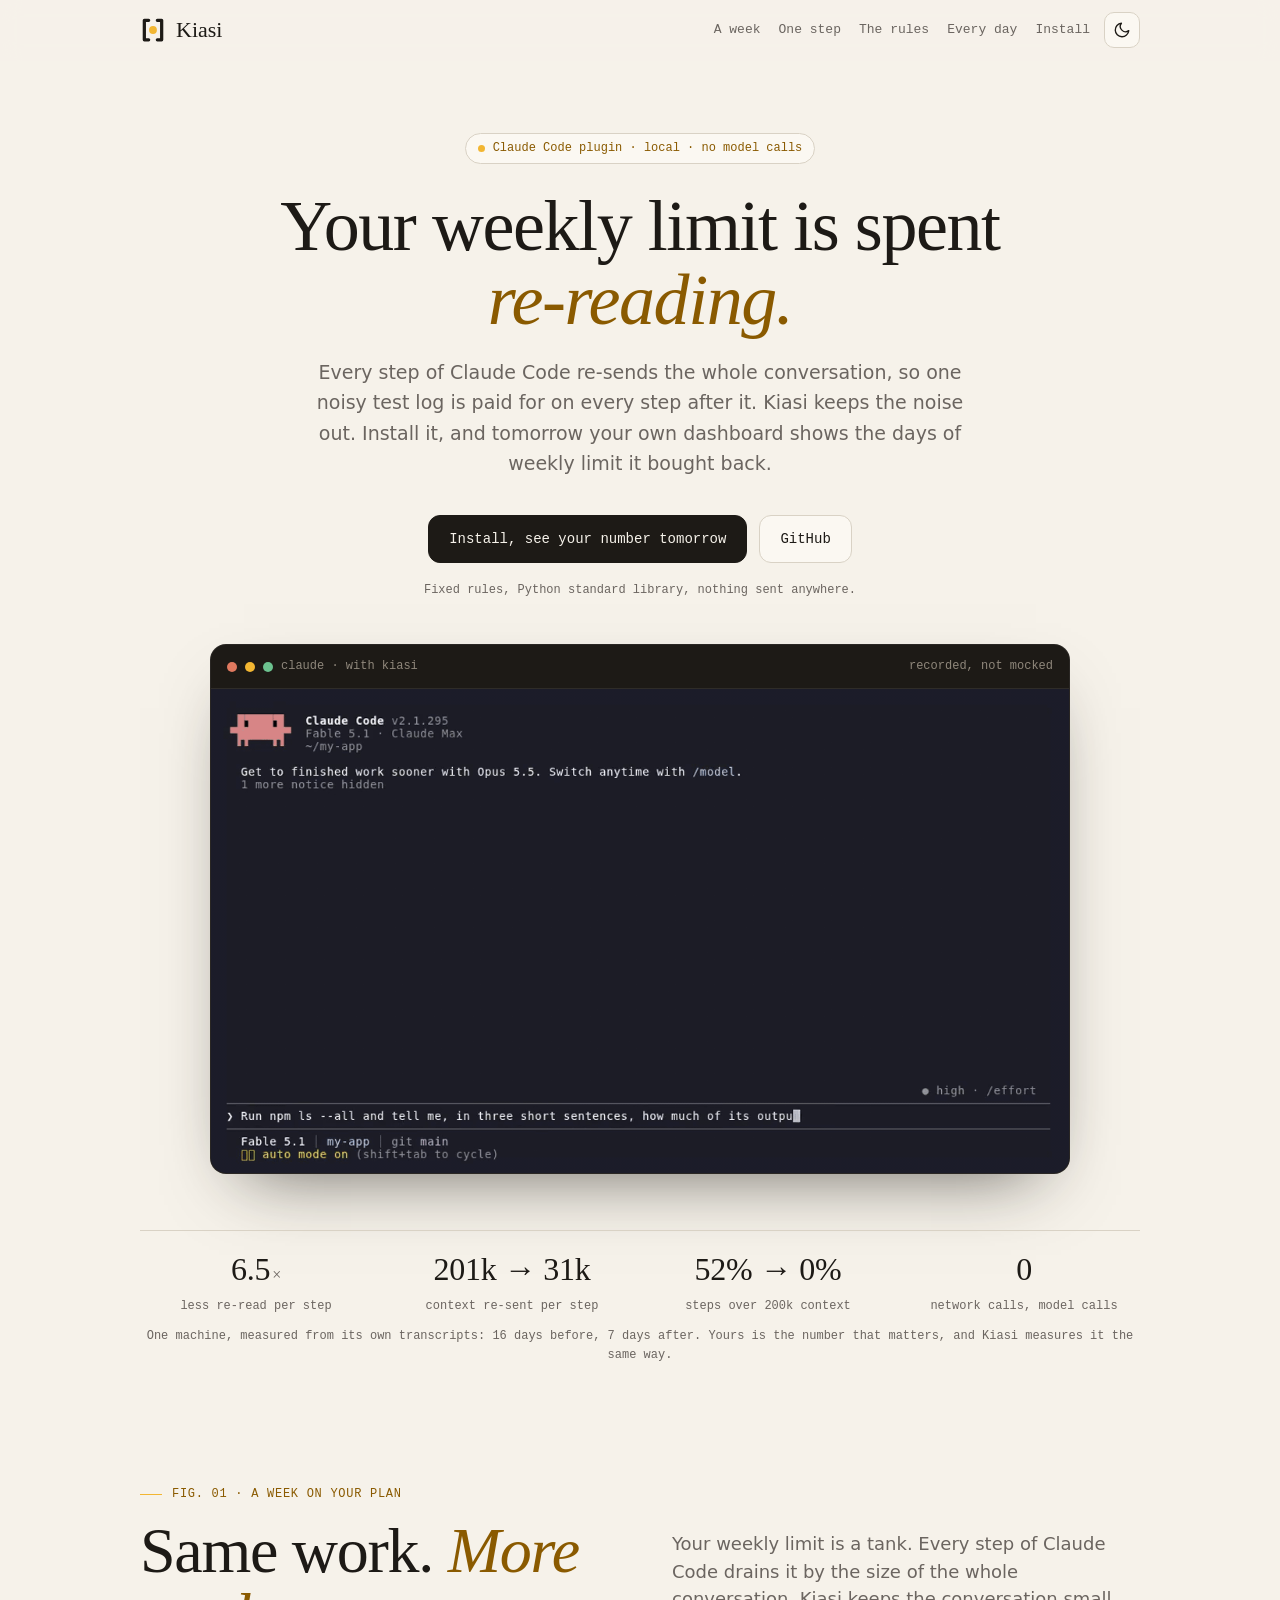
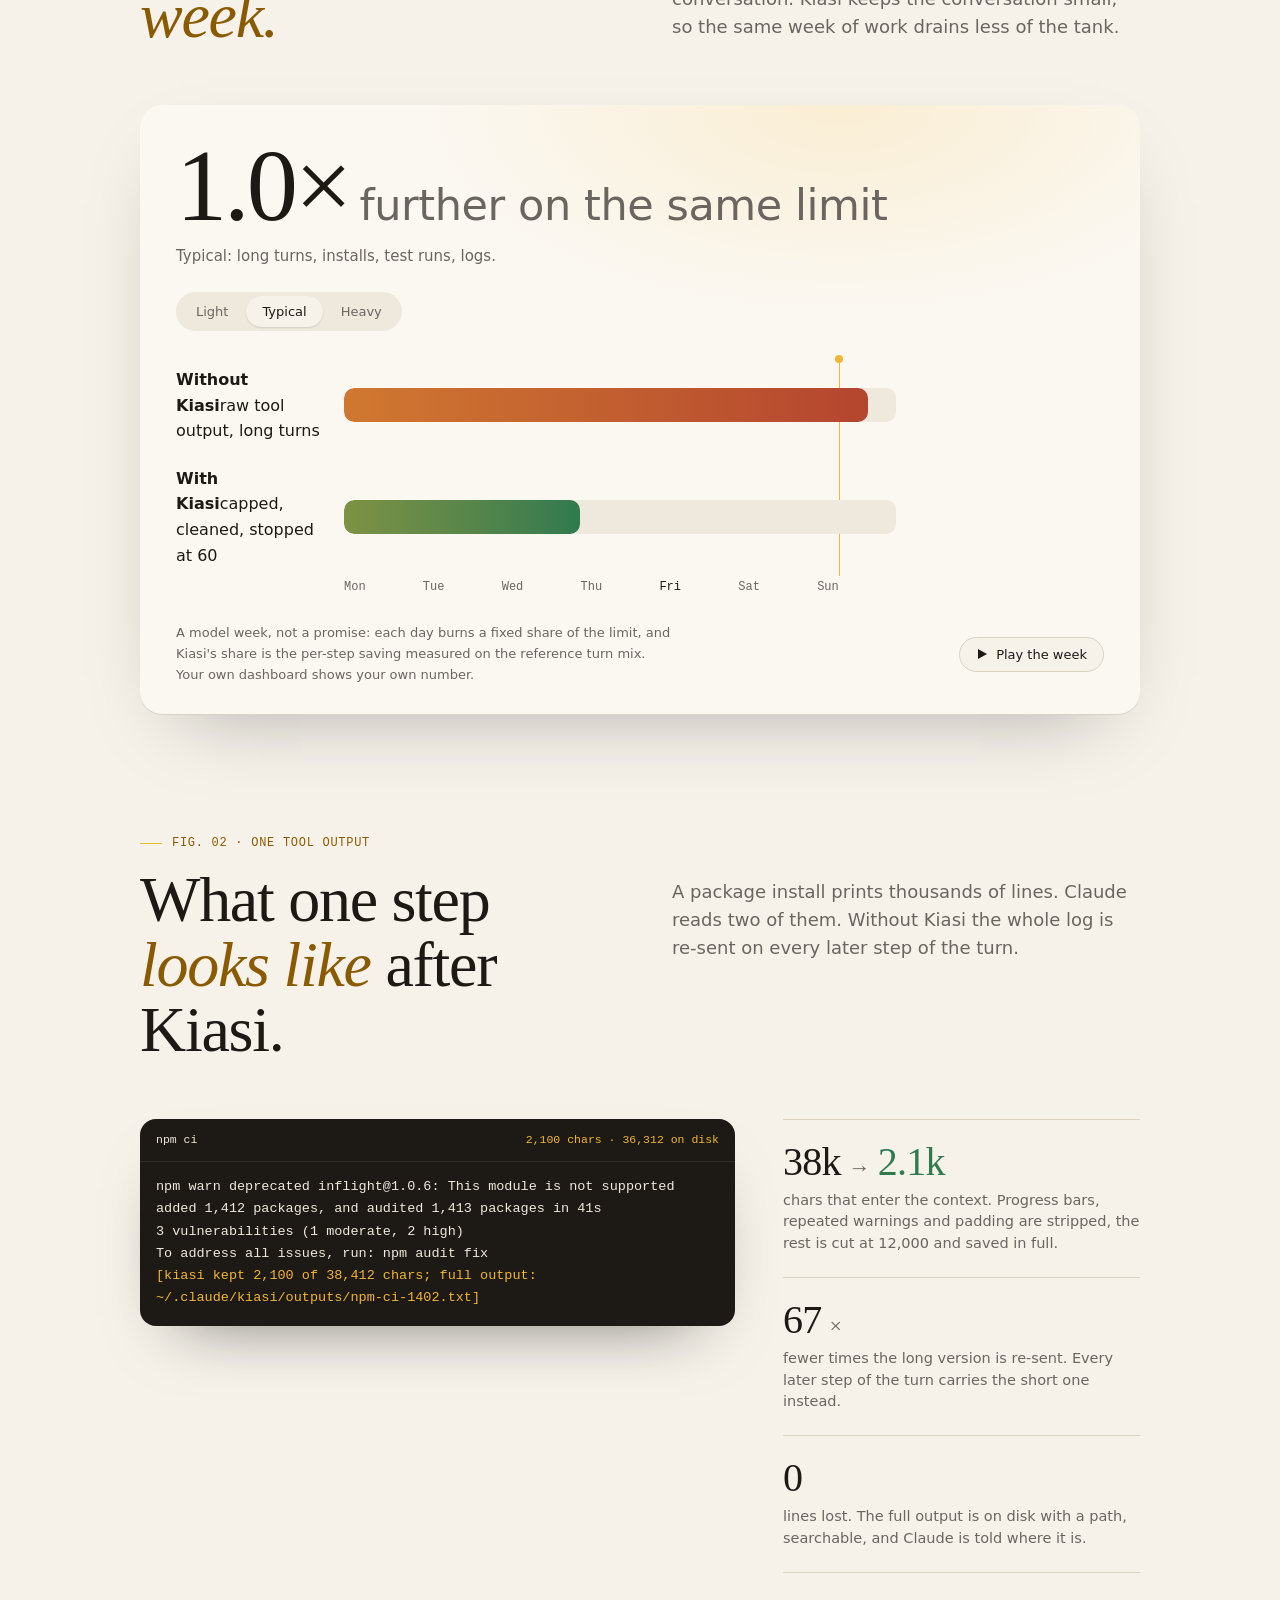
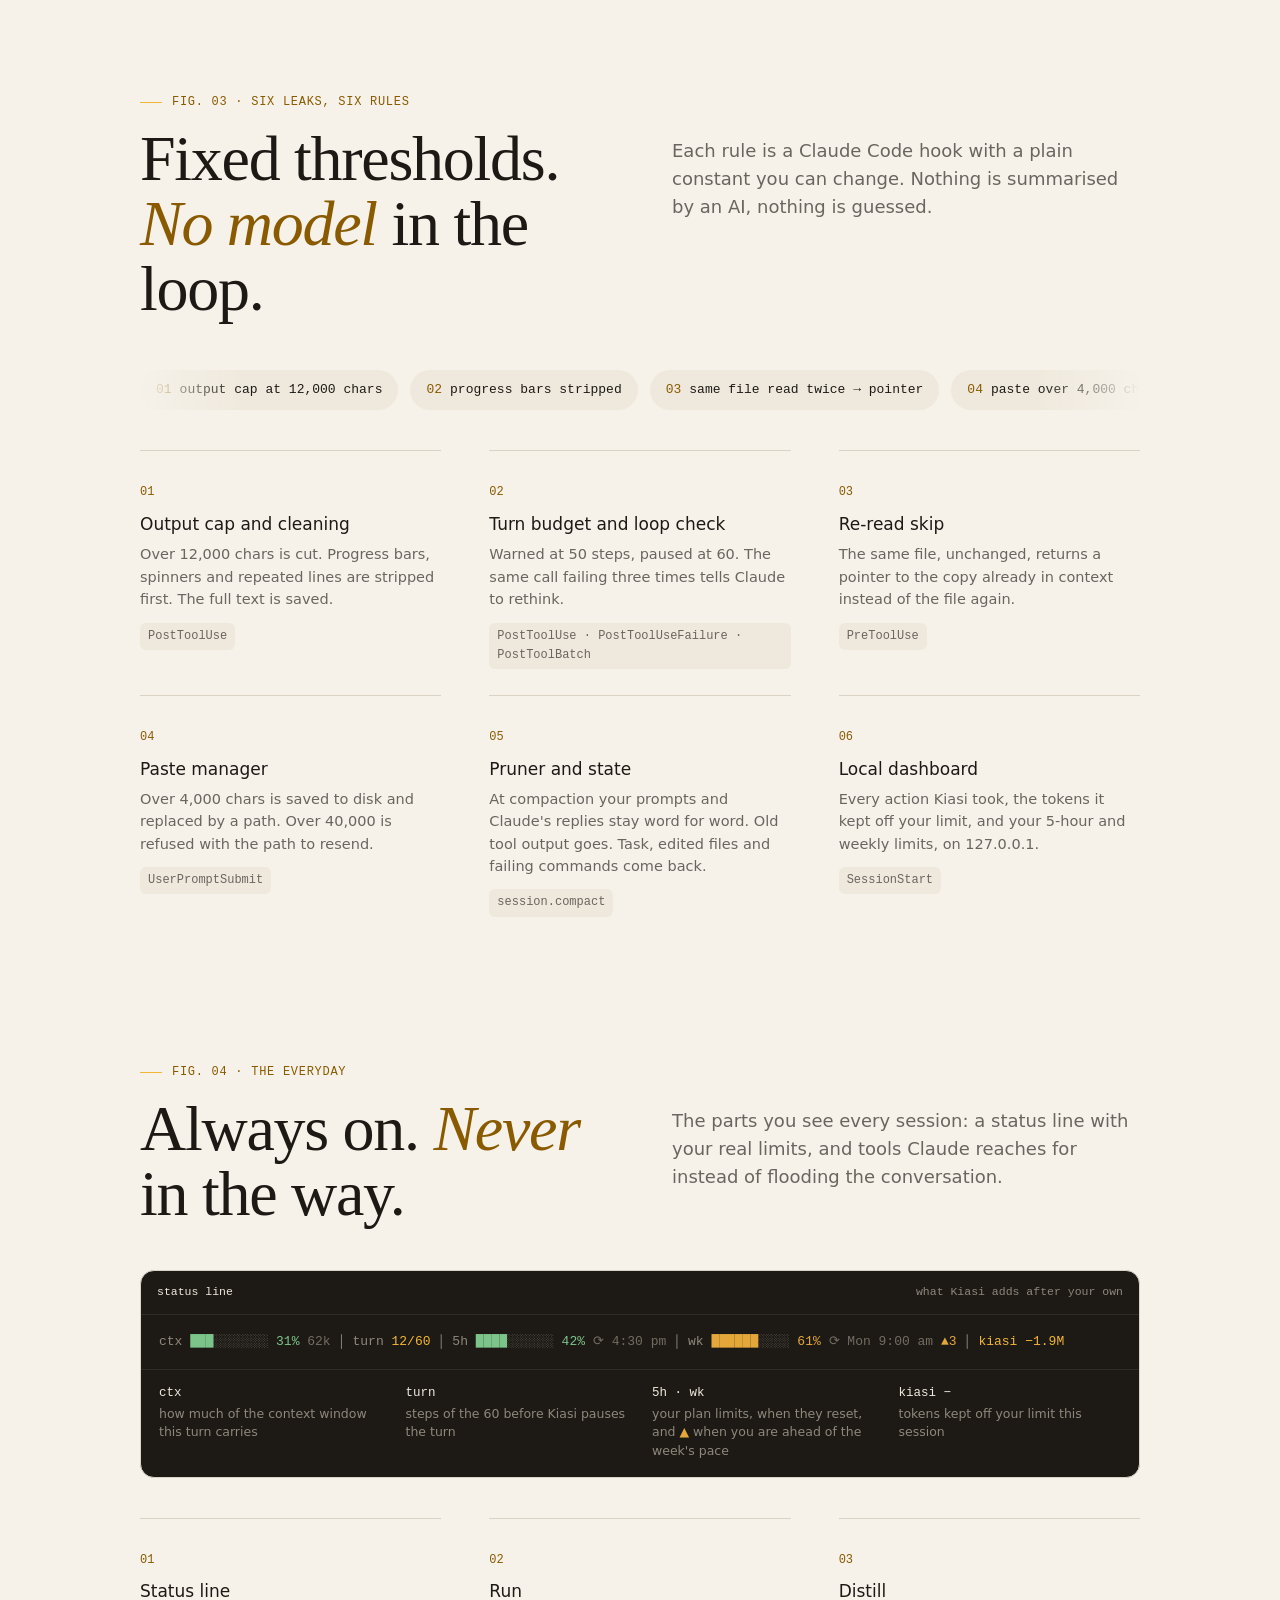
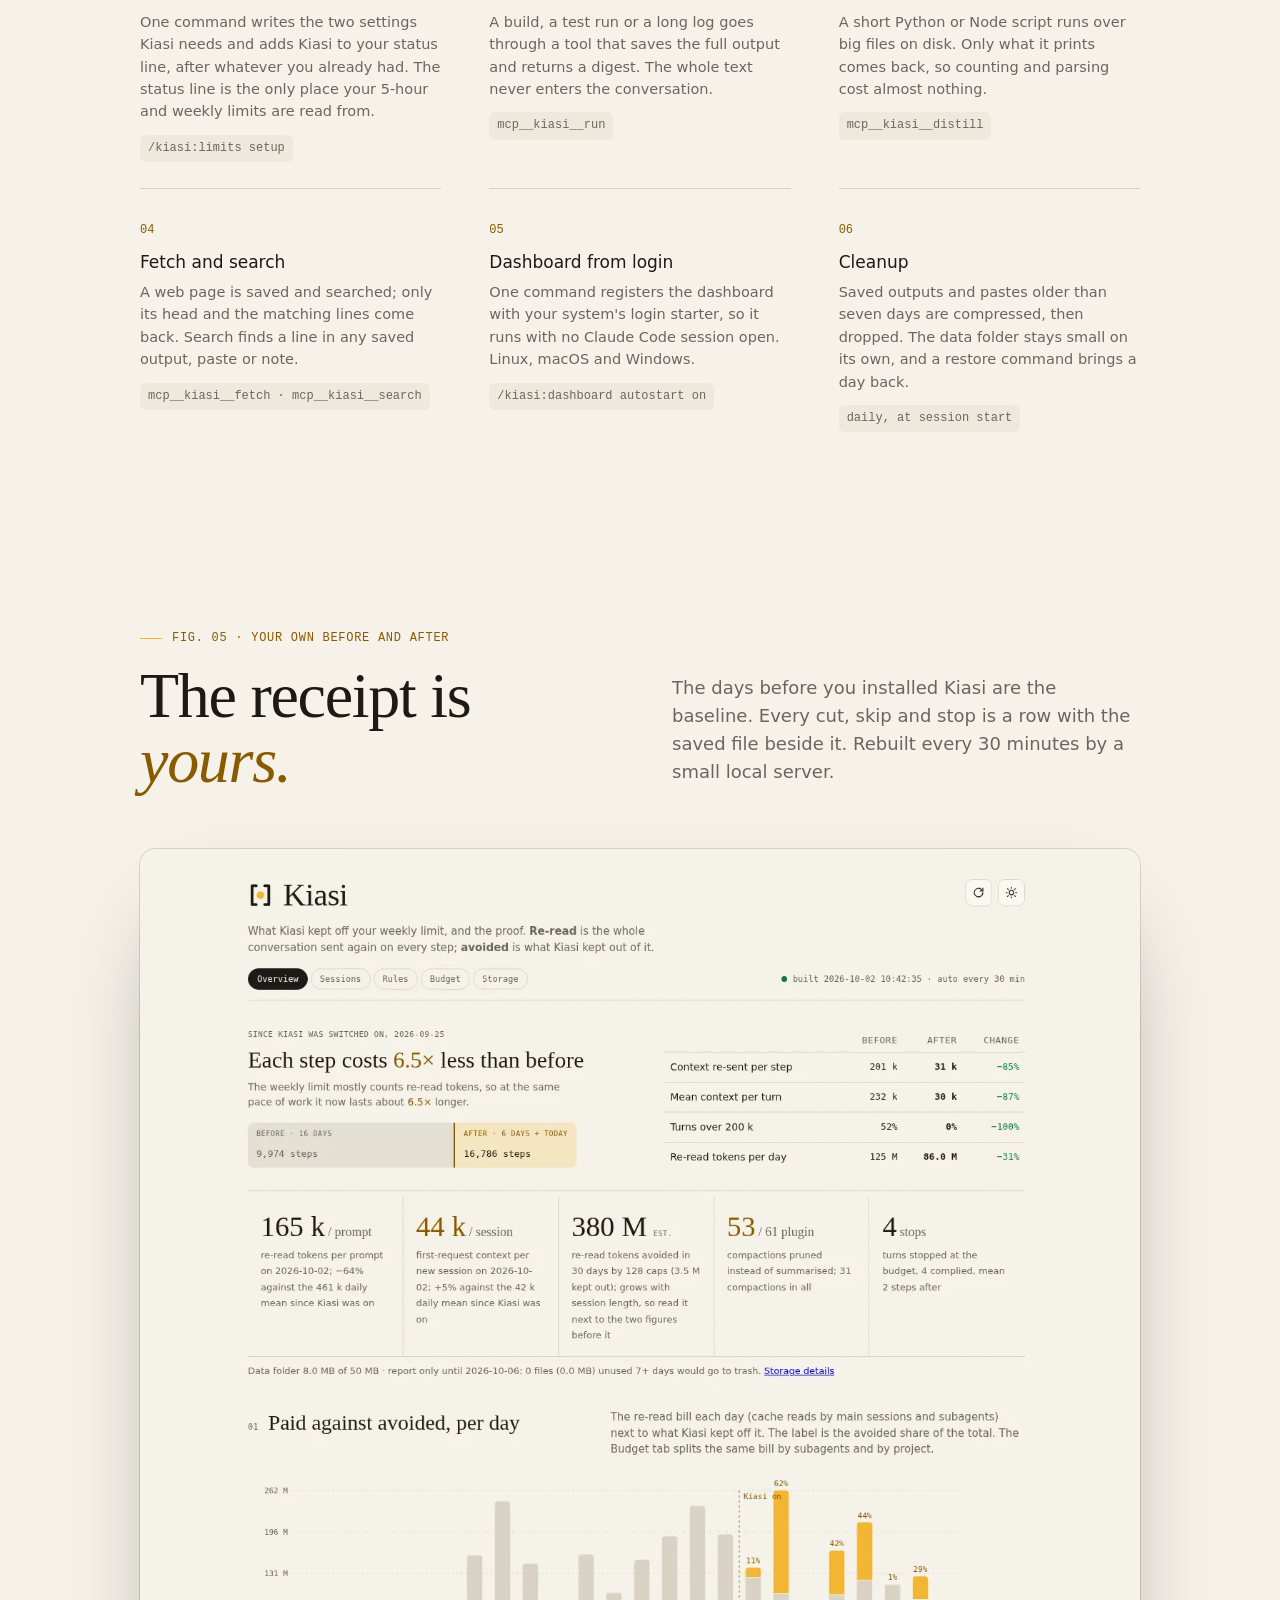
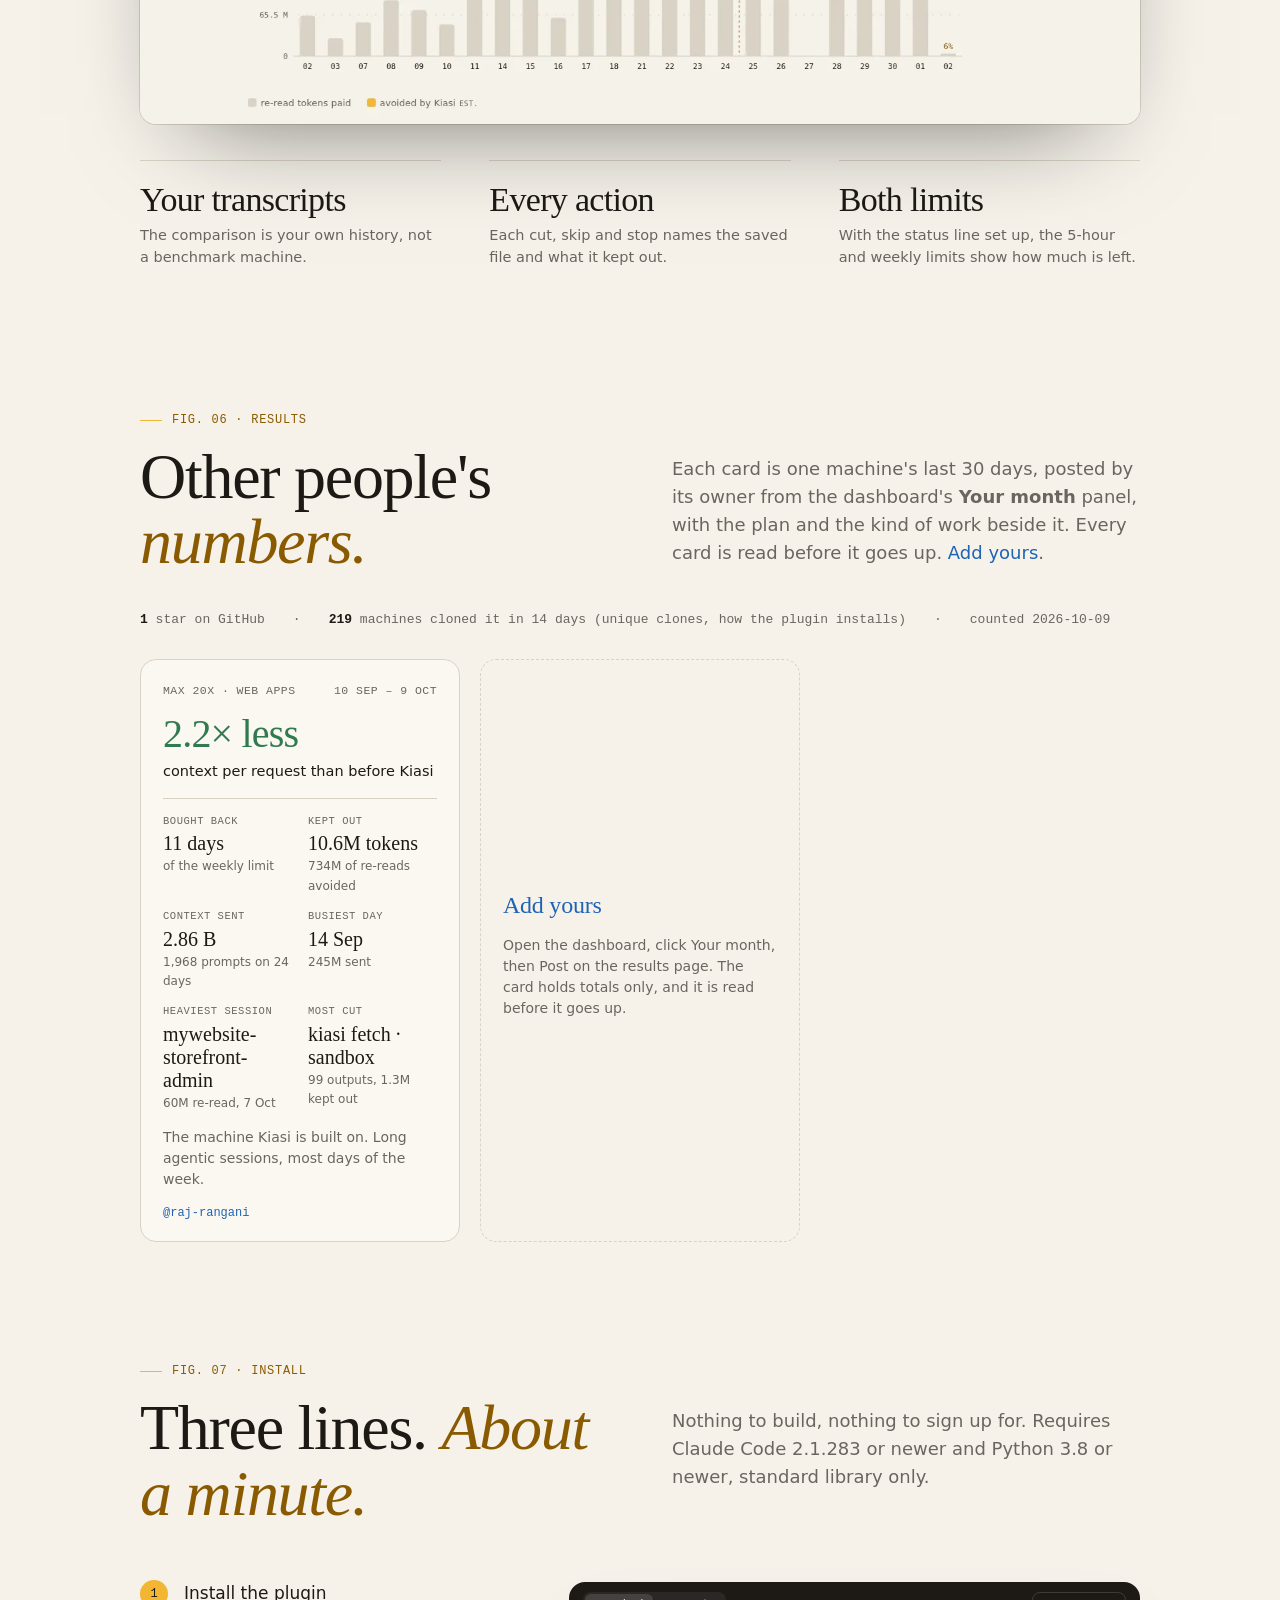
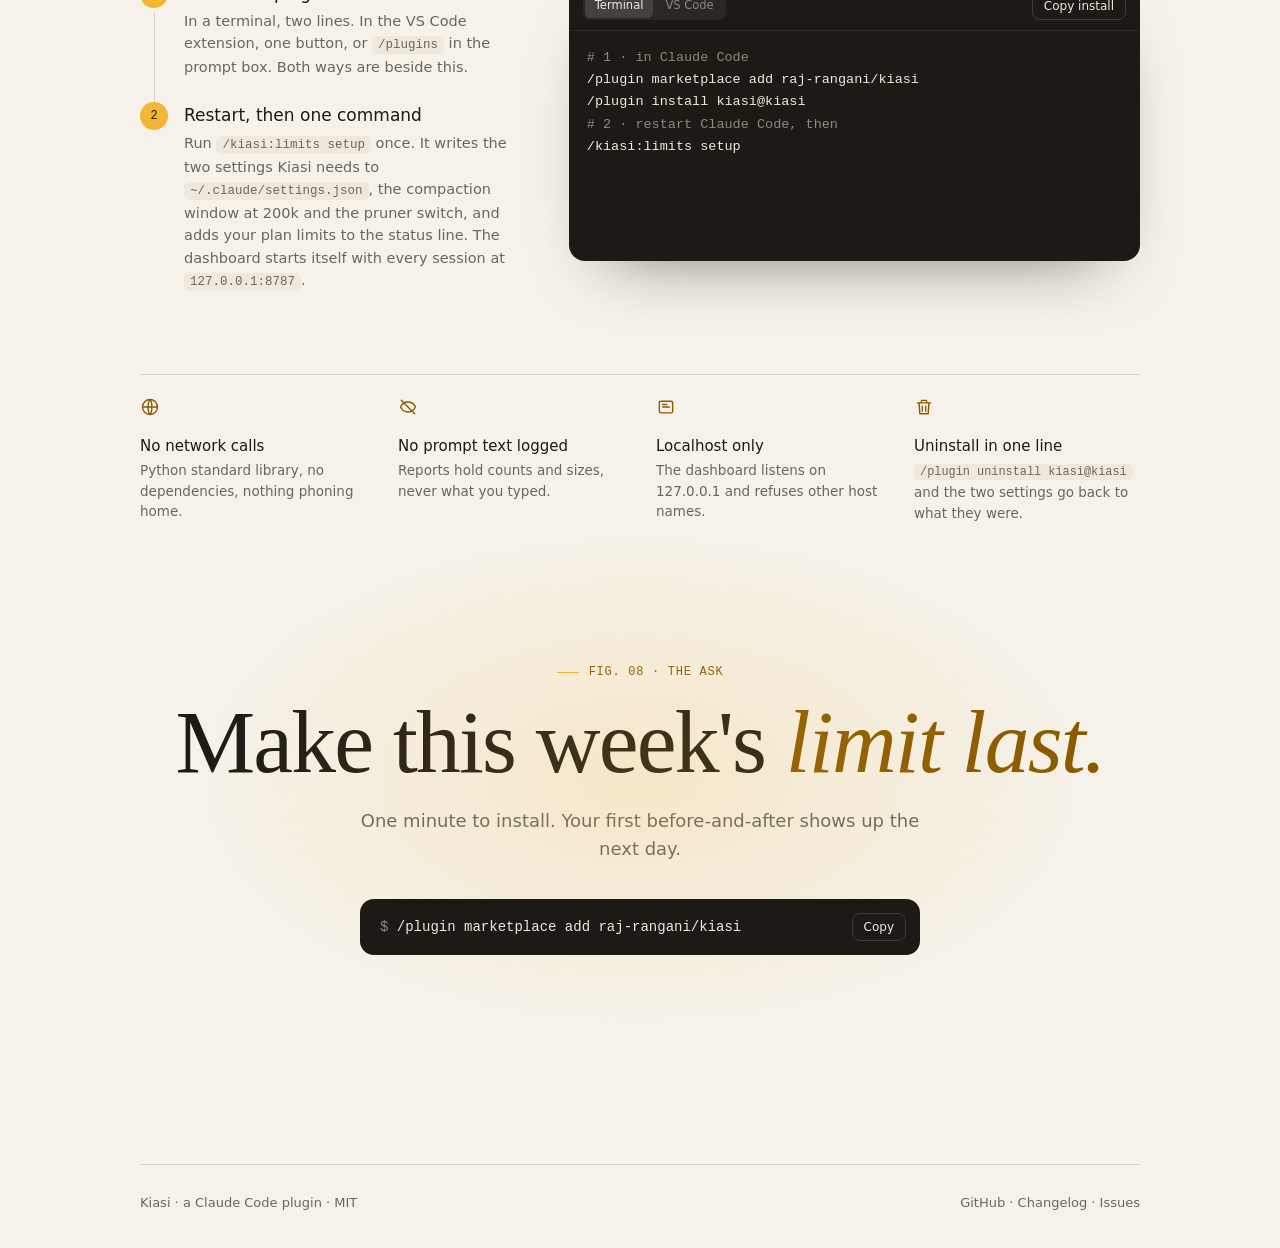
==== commit ed44ad98: "Merge pull request #18 from raj-rangani/stats-fix Stats workflow: always valid JSON, keep the last t" ====
--- a/docs/index.html
+++ b/docs/index.html
@@ -758,7 +758,7 @@
     var parts = [];
     if (st.stars != null) parts.push('<span><b>' + esc(st.stars) + '</b> star' + (st.stars === 1 ? '' : 's') + ' on GitHub</span>');
     if (st.unique_clones_14d != null) parts.push('<span><b>' + esc(st.unique_clones_14d) + '</b> machines cloned it in 14 days <span title="Installing the plugin clones the repository, so unique clones are the closest public count of installs.">(unique clones, how the plugin installs)</span></span>');
-    if (st.updated) parts.push('<span>counted ' + esc(st.updated) + '</span>');
+    if (st.traffic_as_of || st.updated) parts.push('<span>counted ' + esc(st.traffic_as_of || st.updated) + '</span>');
     if (!parts.length) return;
     counts.innerHTML = parts.join(' · ');
     counts.hidden = false;
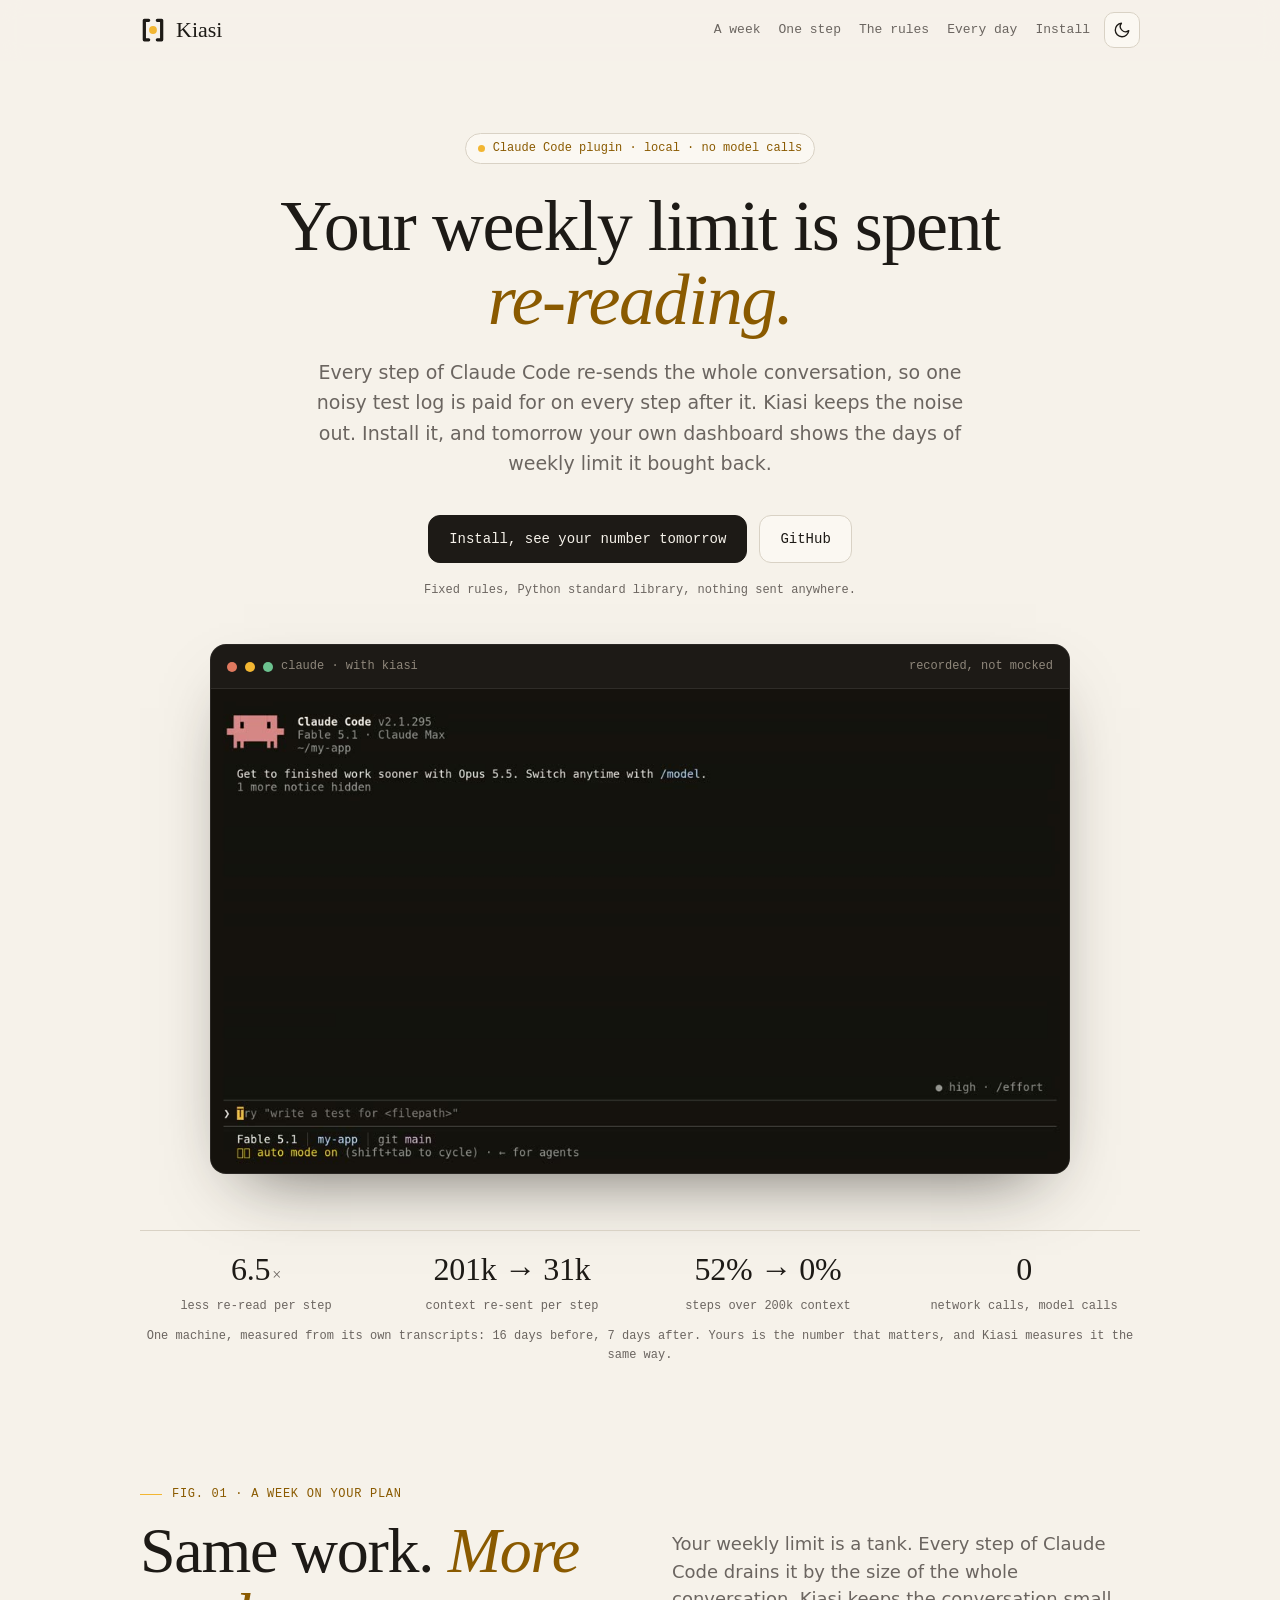
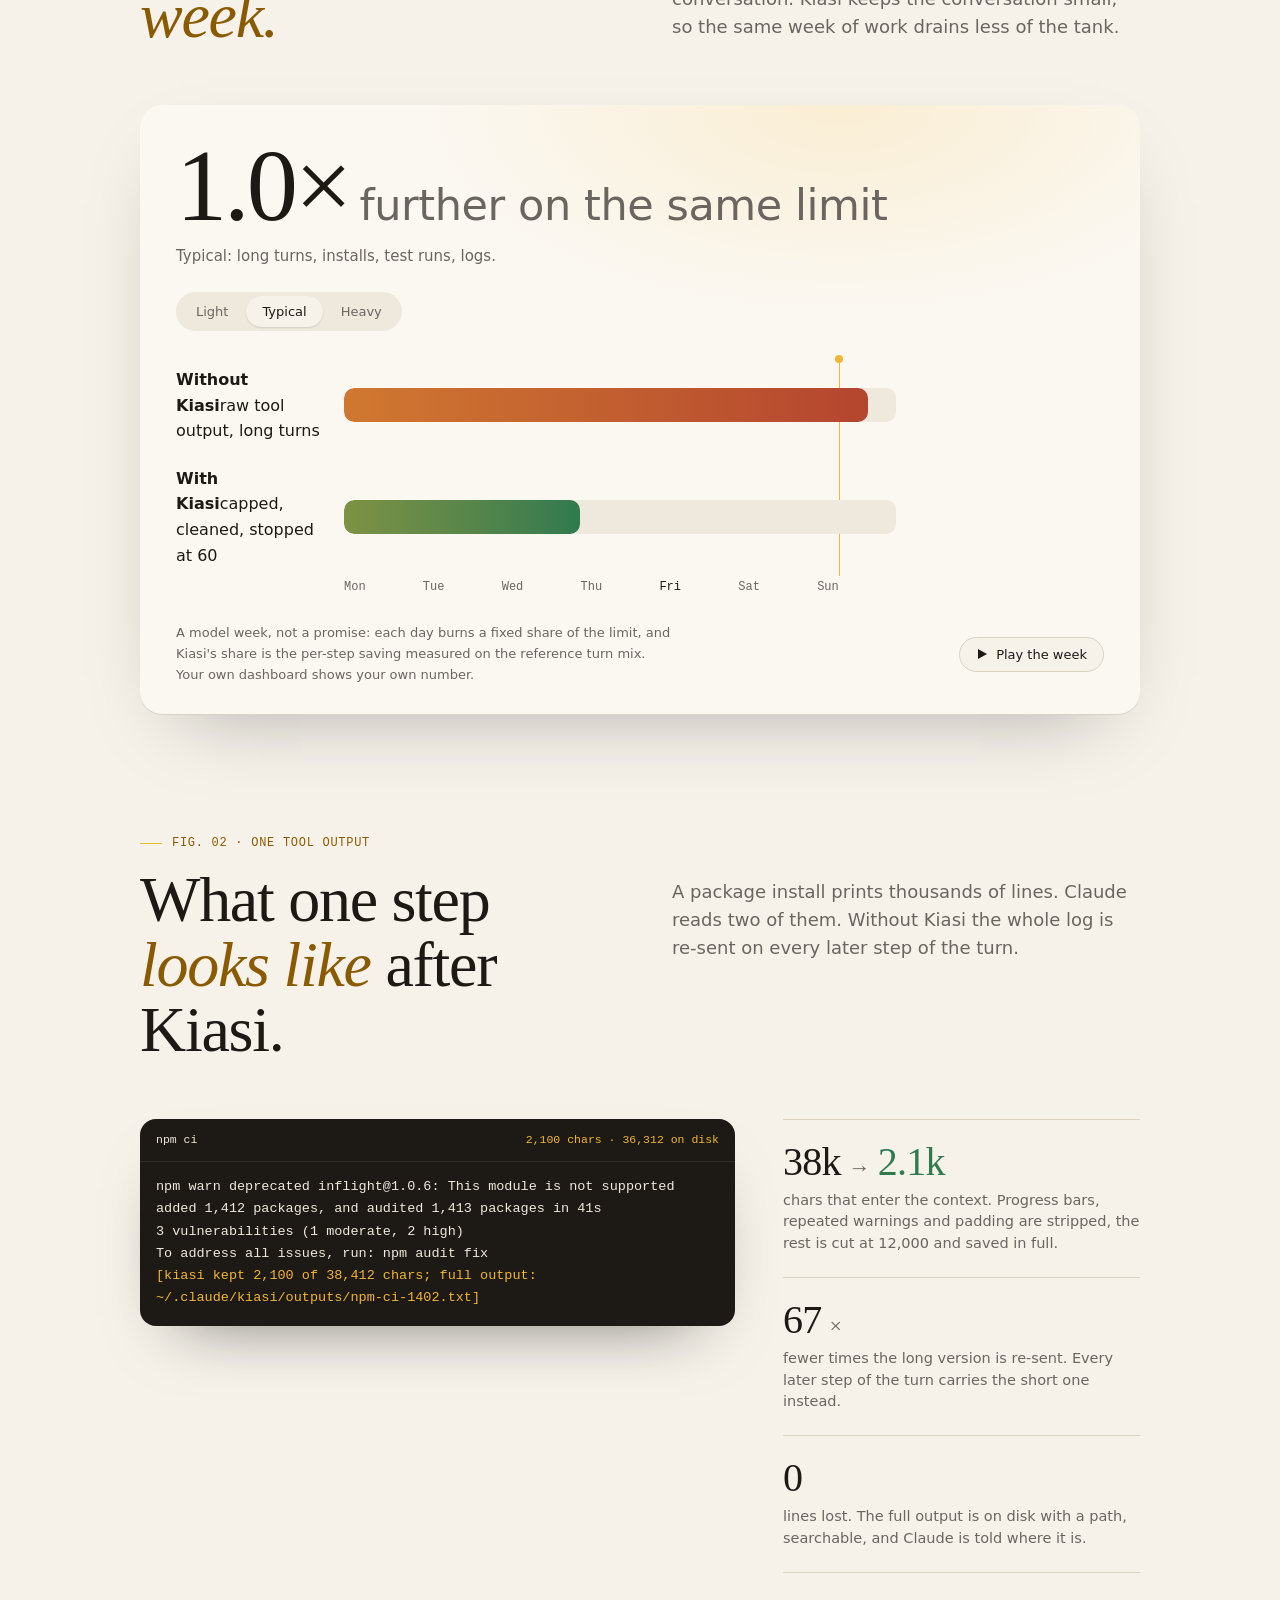
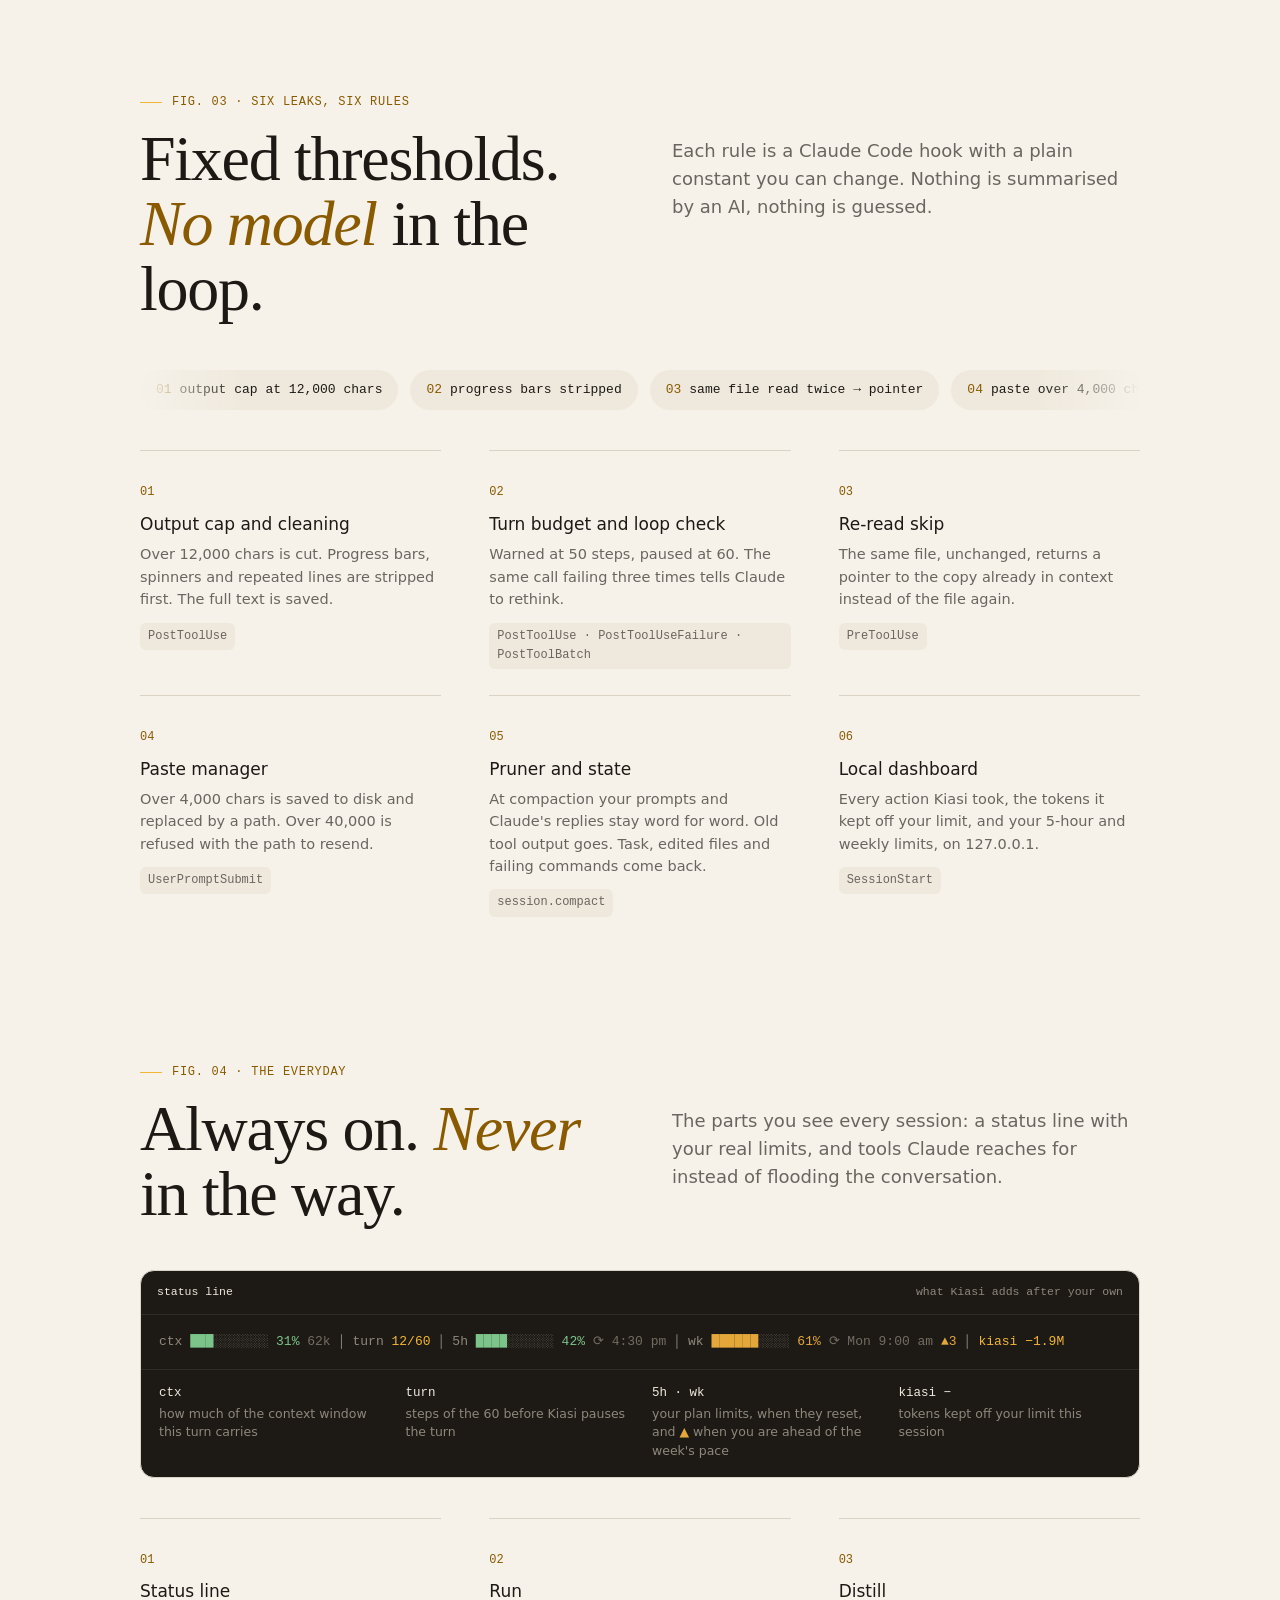
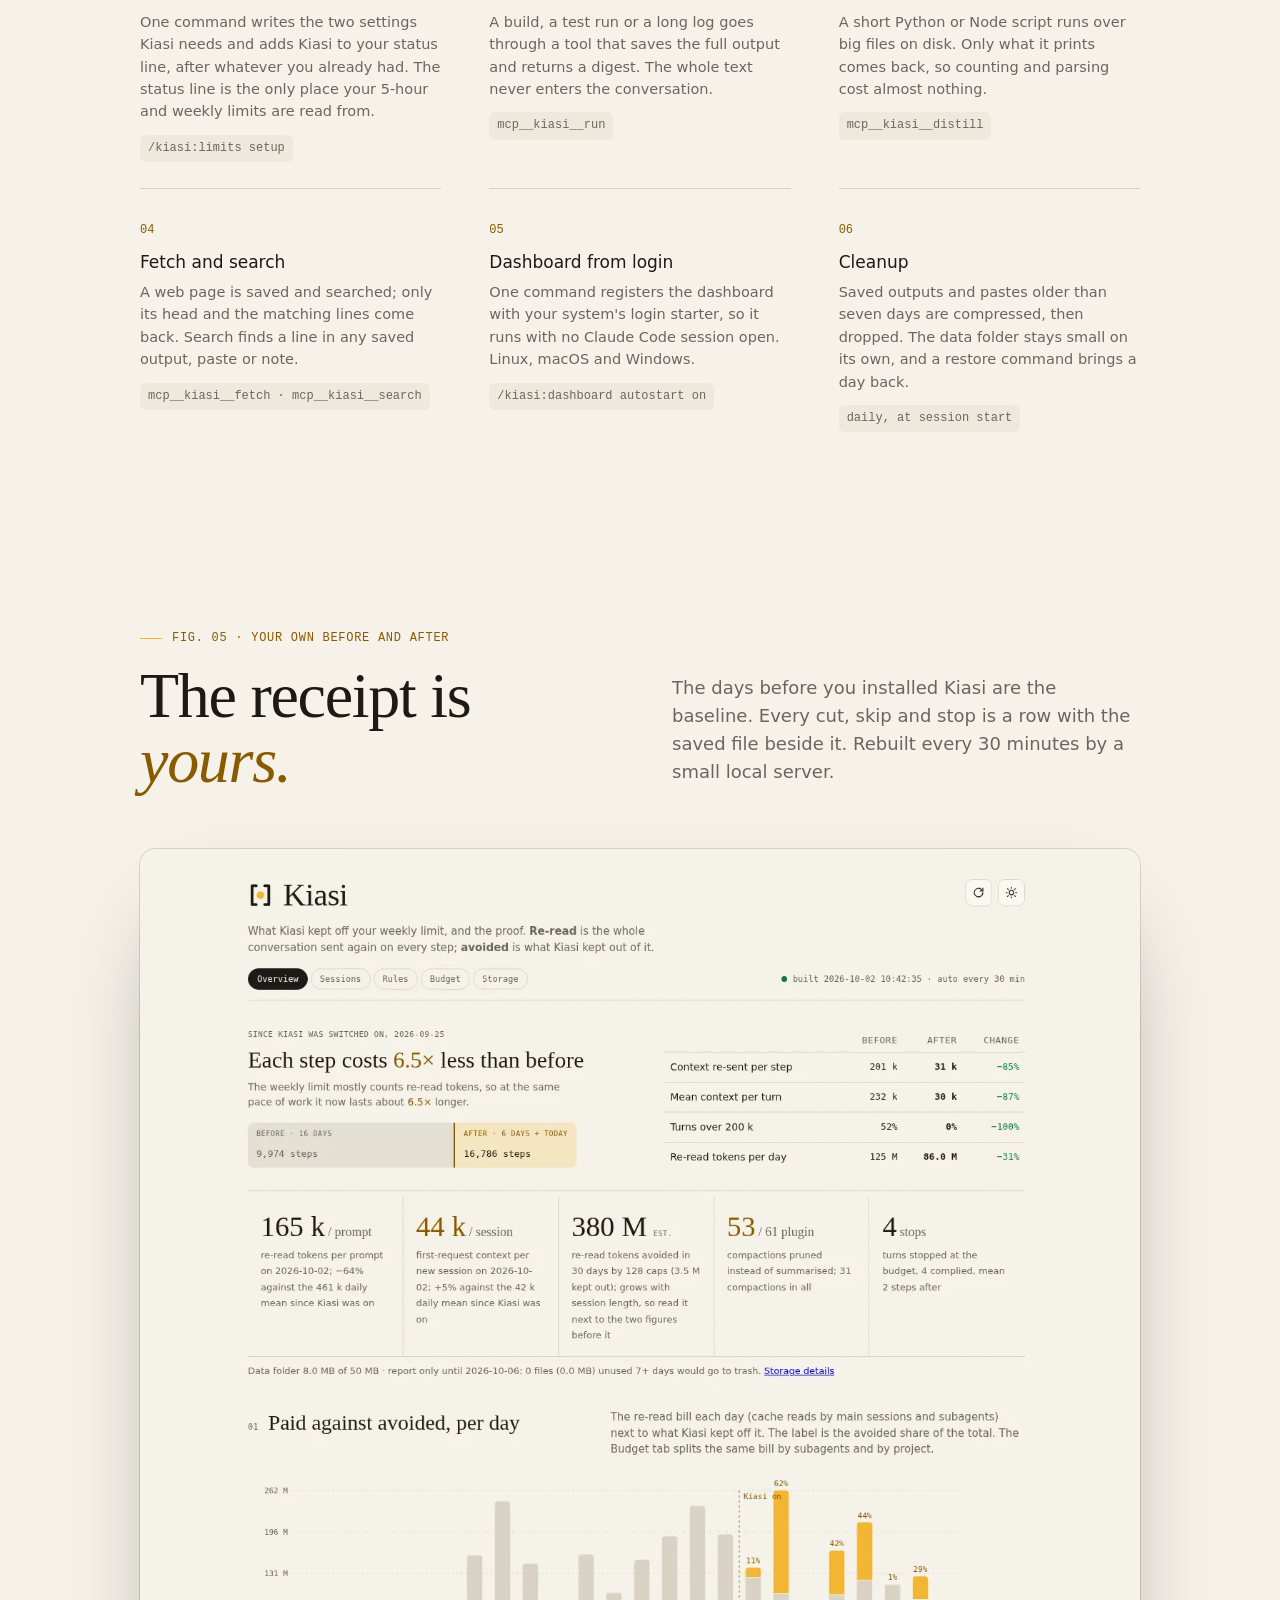
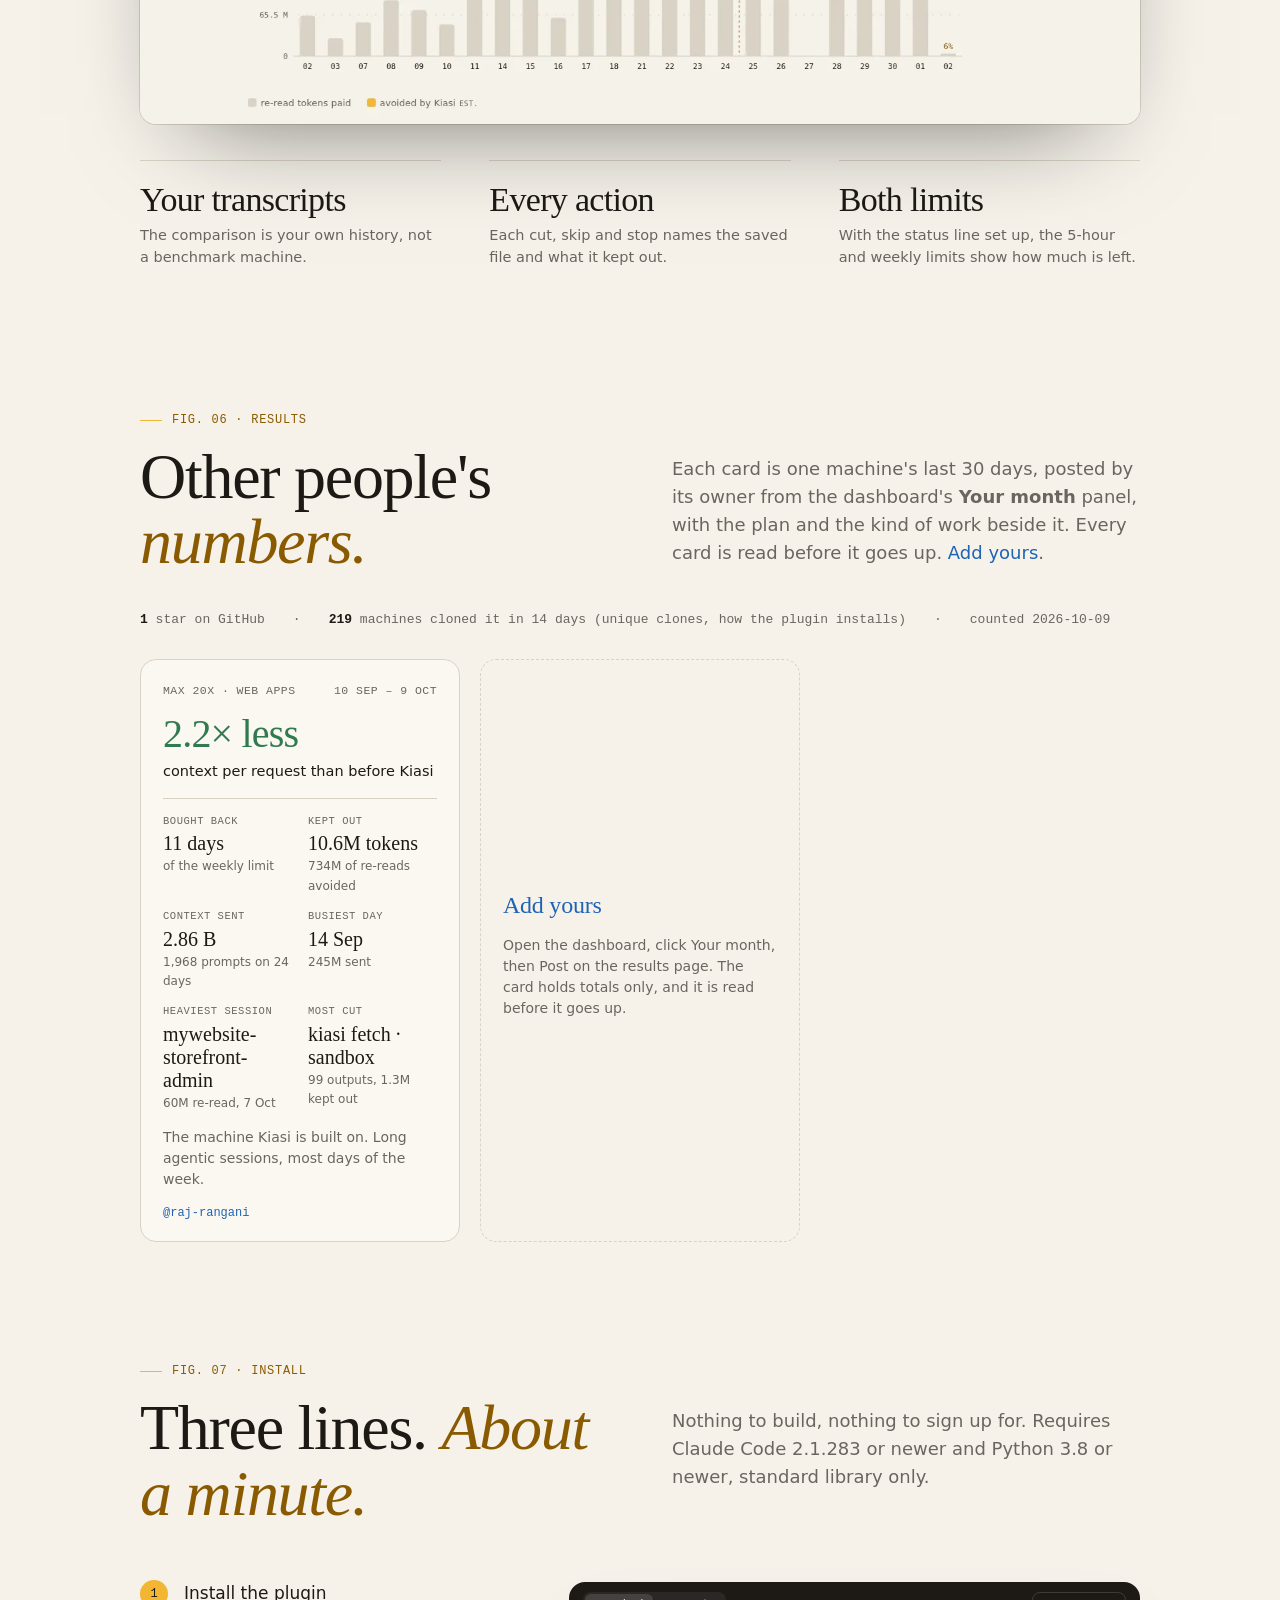
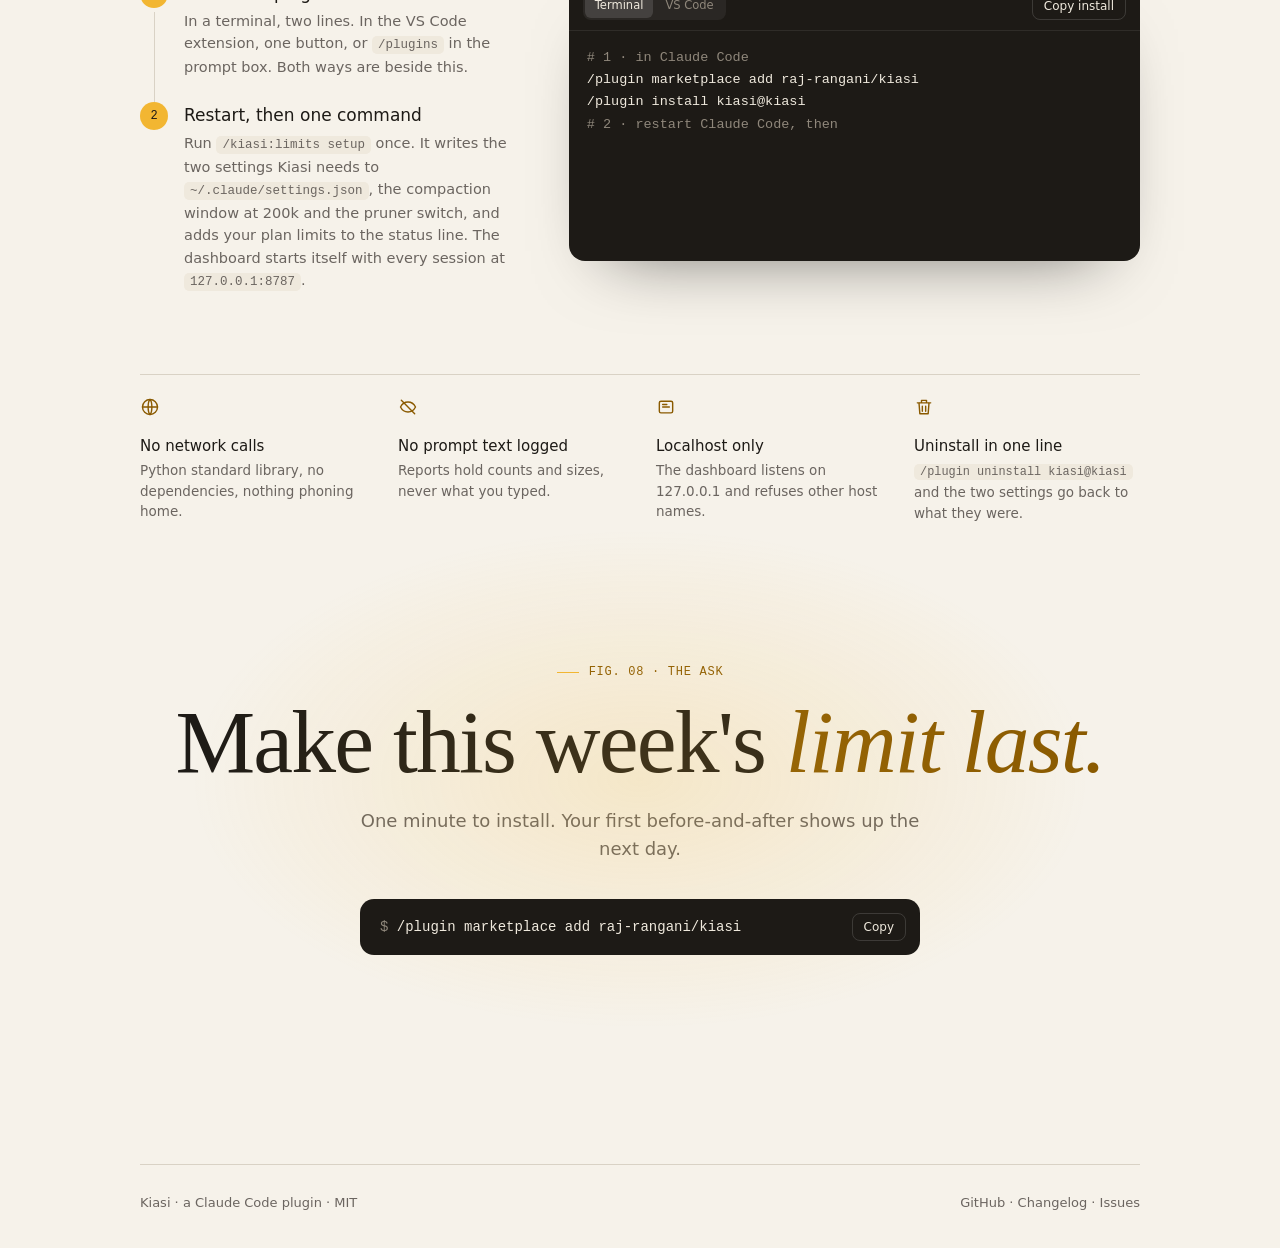
==== commit e0f12167: "Demo: sharp 2x render, mp4 on the website, warm palette matched to the site The tape now renders at " ====
--- a/docs/index.html
+++ b/docs/index.html
@@ -347,7 +347,9 @@
     <div class="stage">
       <div class="term" id="demo" aria-label="A recorded Claude Code session: npm ls --all returns 3,009 lines; Claude reports that a few dozen lines reached it and the rest is saved to disk">
         <div class="bar"><i></i><i></i><i></i><em class="lbl">claude · with kiasi</em> <span>recorded, not mocked</span></div>
-        <img class="rec" src="demo.gif" alt="A real Claude Code session with Kiasi: npm ls --all returns 3,009 lines, Claude reports that a few dozen lines reached it and names the file holding the rest; then the dashboard" width="1100" height="620">
+        <video class="rec" src="demo.mp4" poster="demo-poster.jpg" width="1100" height="620" autoplay loop muted playsinline preload="metadata" aria-label="A real Claude Code session with Kiasi: npm ls --all returns 3,009 lines, Claude reports that a few dozen lines reached it and names the file holding the rest; then the dashboard">
+          <img class="rec" src="demo.gif" alt="A real Claude Code session with Kiasi: npm ls --all returns 3,009 lines, Claude reports that a few dozen lines reached it and names the file holding the rest; then the dashboard" width="1100" height="620">
+        </video>
       </div>
     </div>
 
@@ -551,6 +553,8 @@
 </main>
 
 <script>
+  // Reduced motion: leave the poster up and let the viewer press play.
+  if (matchMedia('(prefers-reduced-motion: reduce)').matches) { var v = document.querySelector('.term video'); if (v) { v.removeAttribute('autoplay'); v.pause(); v.controls = true; } }
 (function () {
   var root = document.documentElement;
   var still = matchMedia('(prefers-reduced-motion: reduce)').matches;
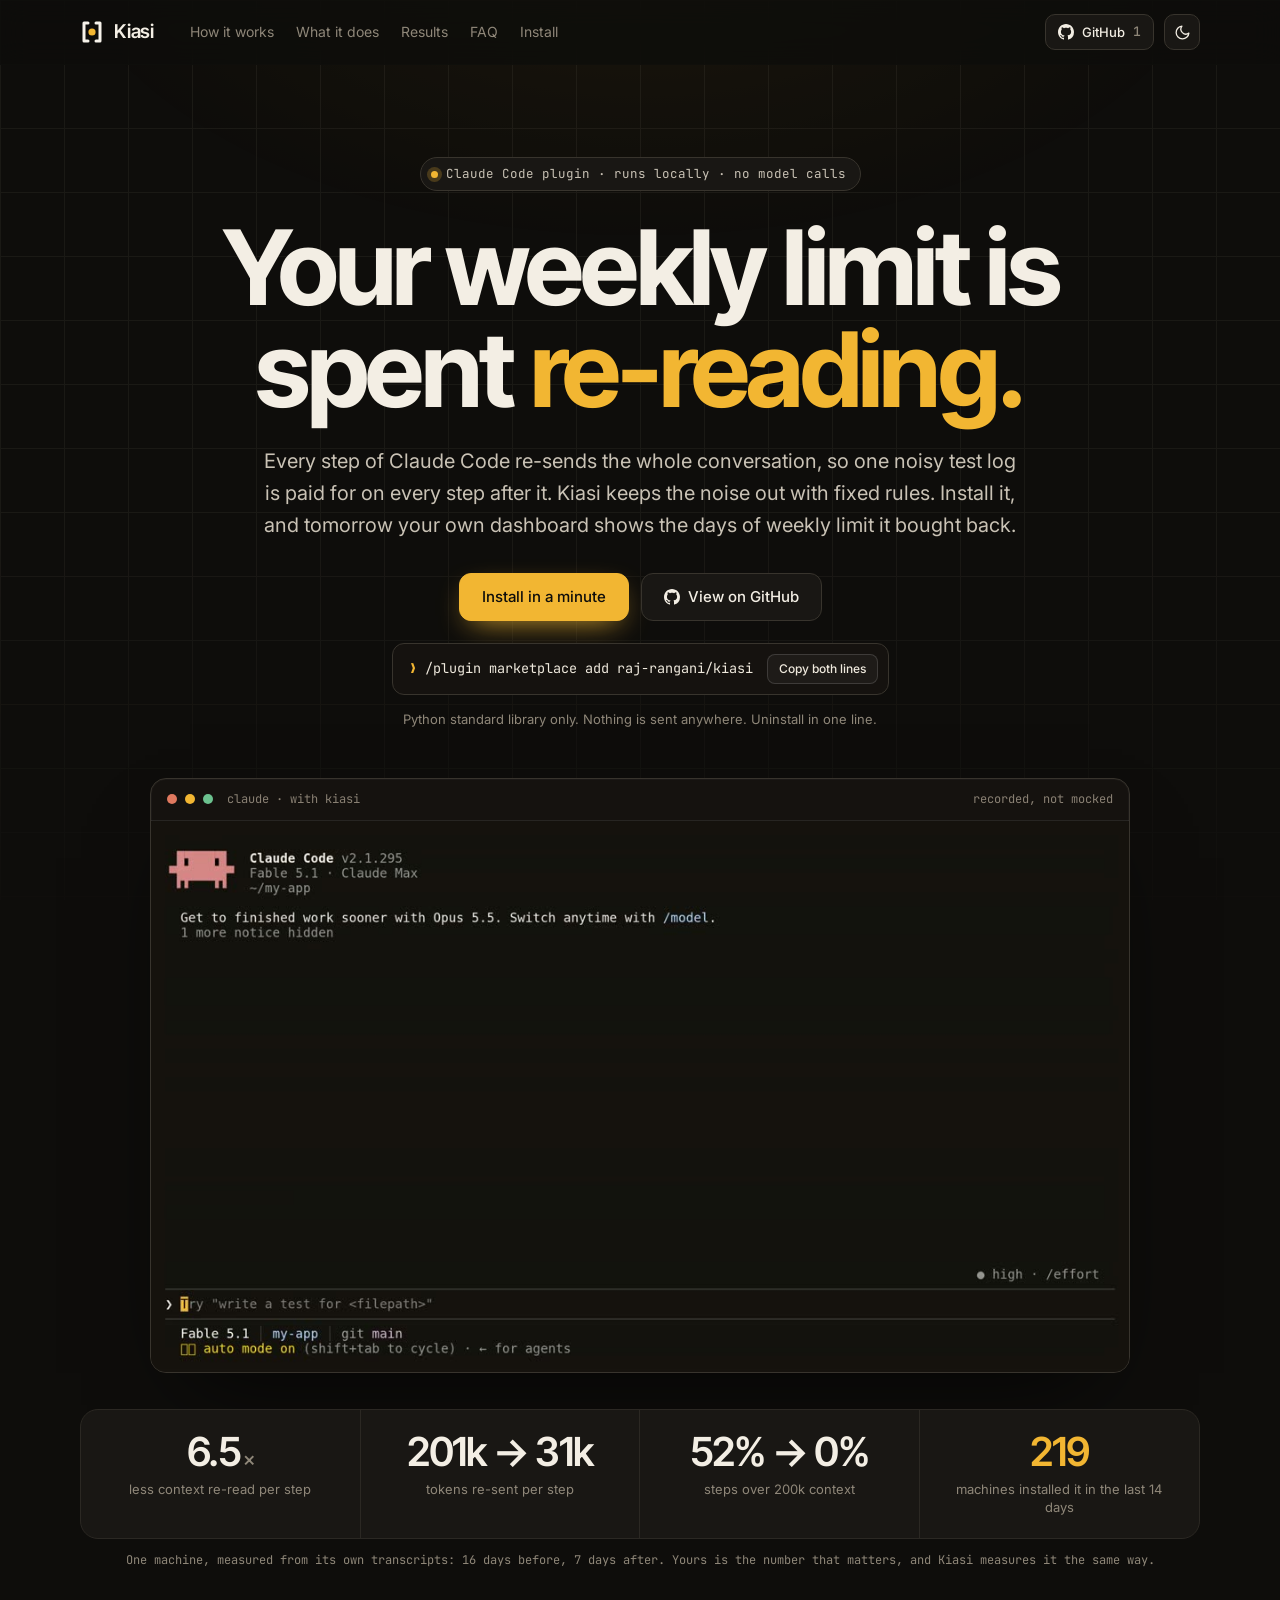
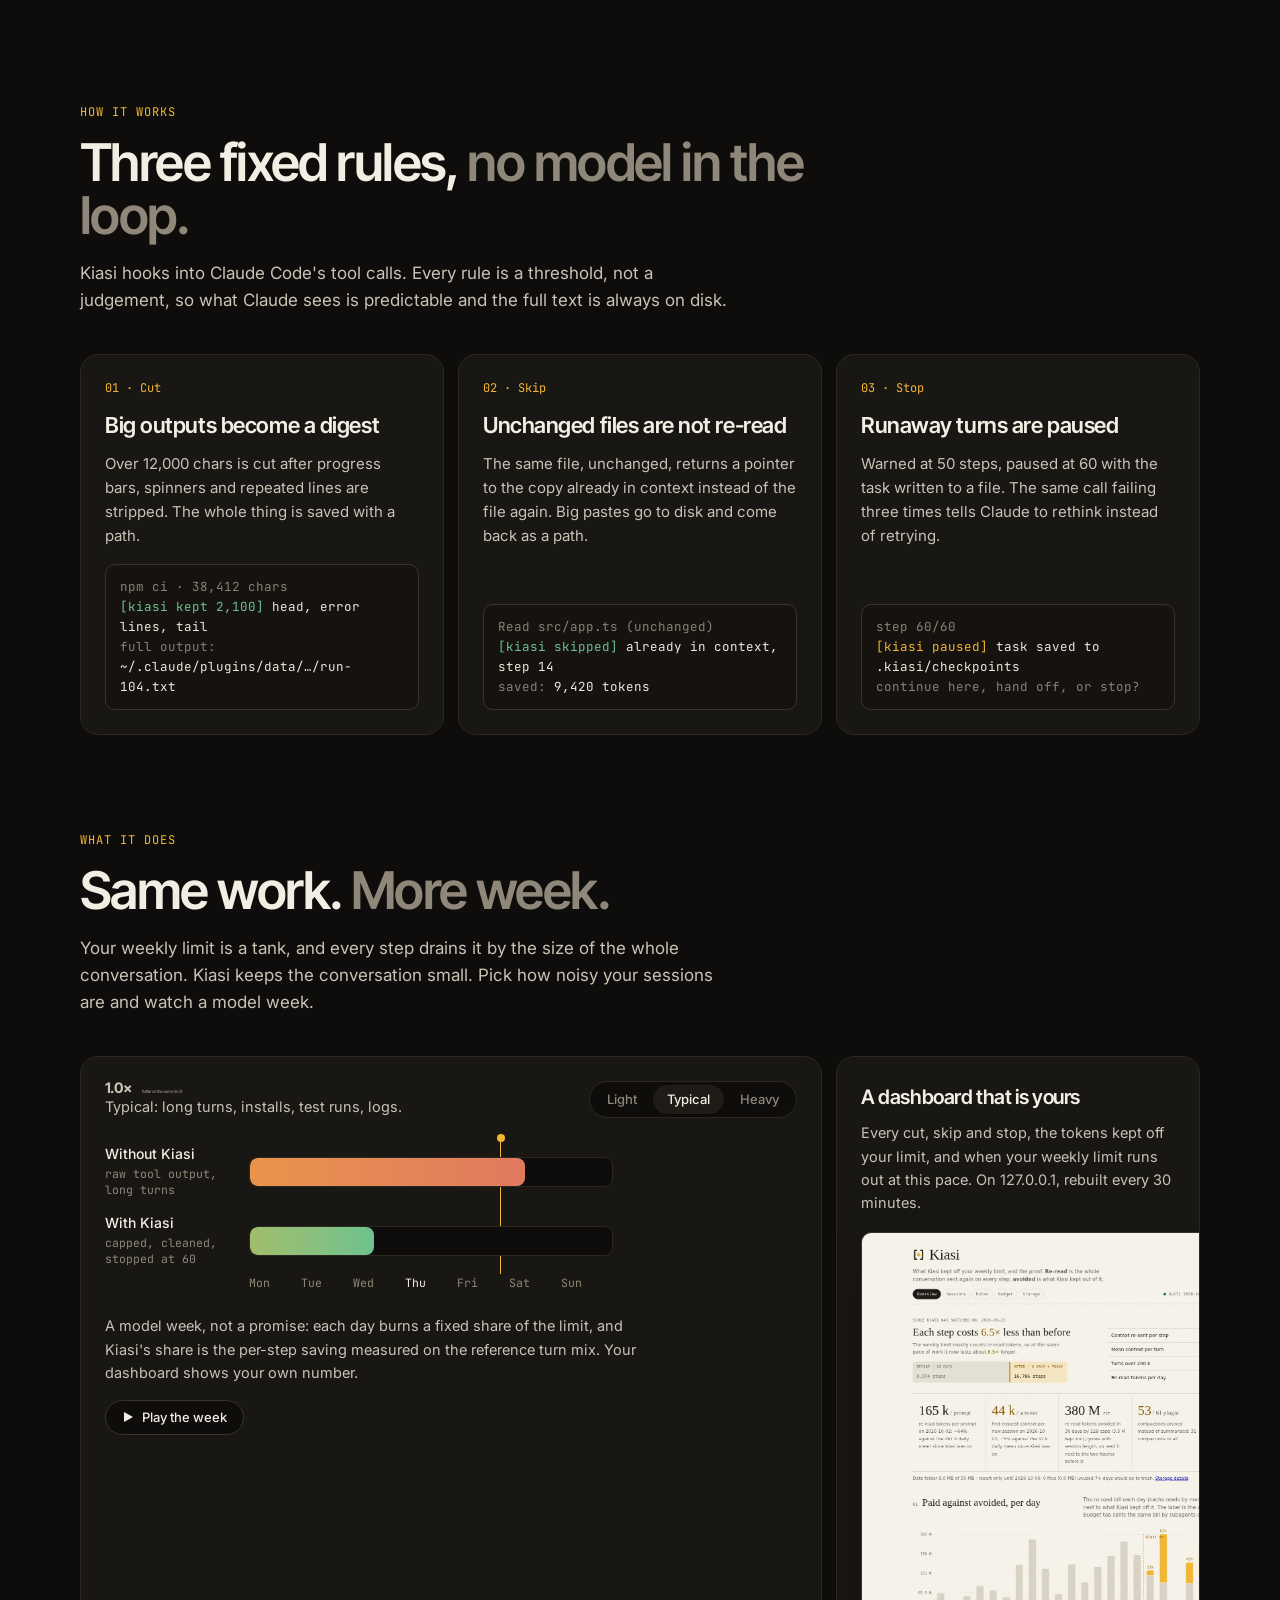
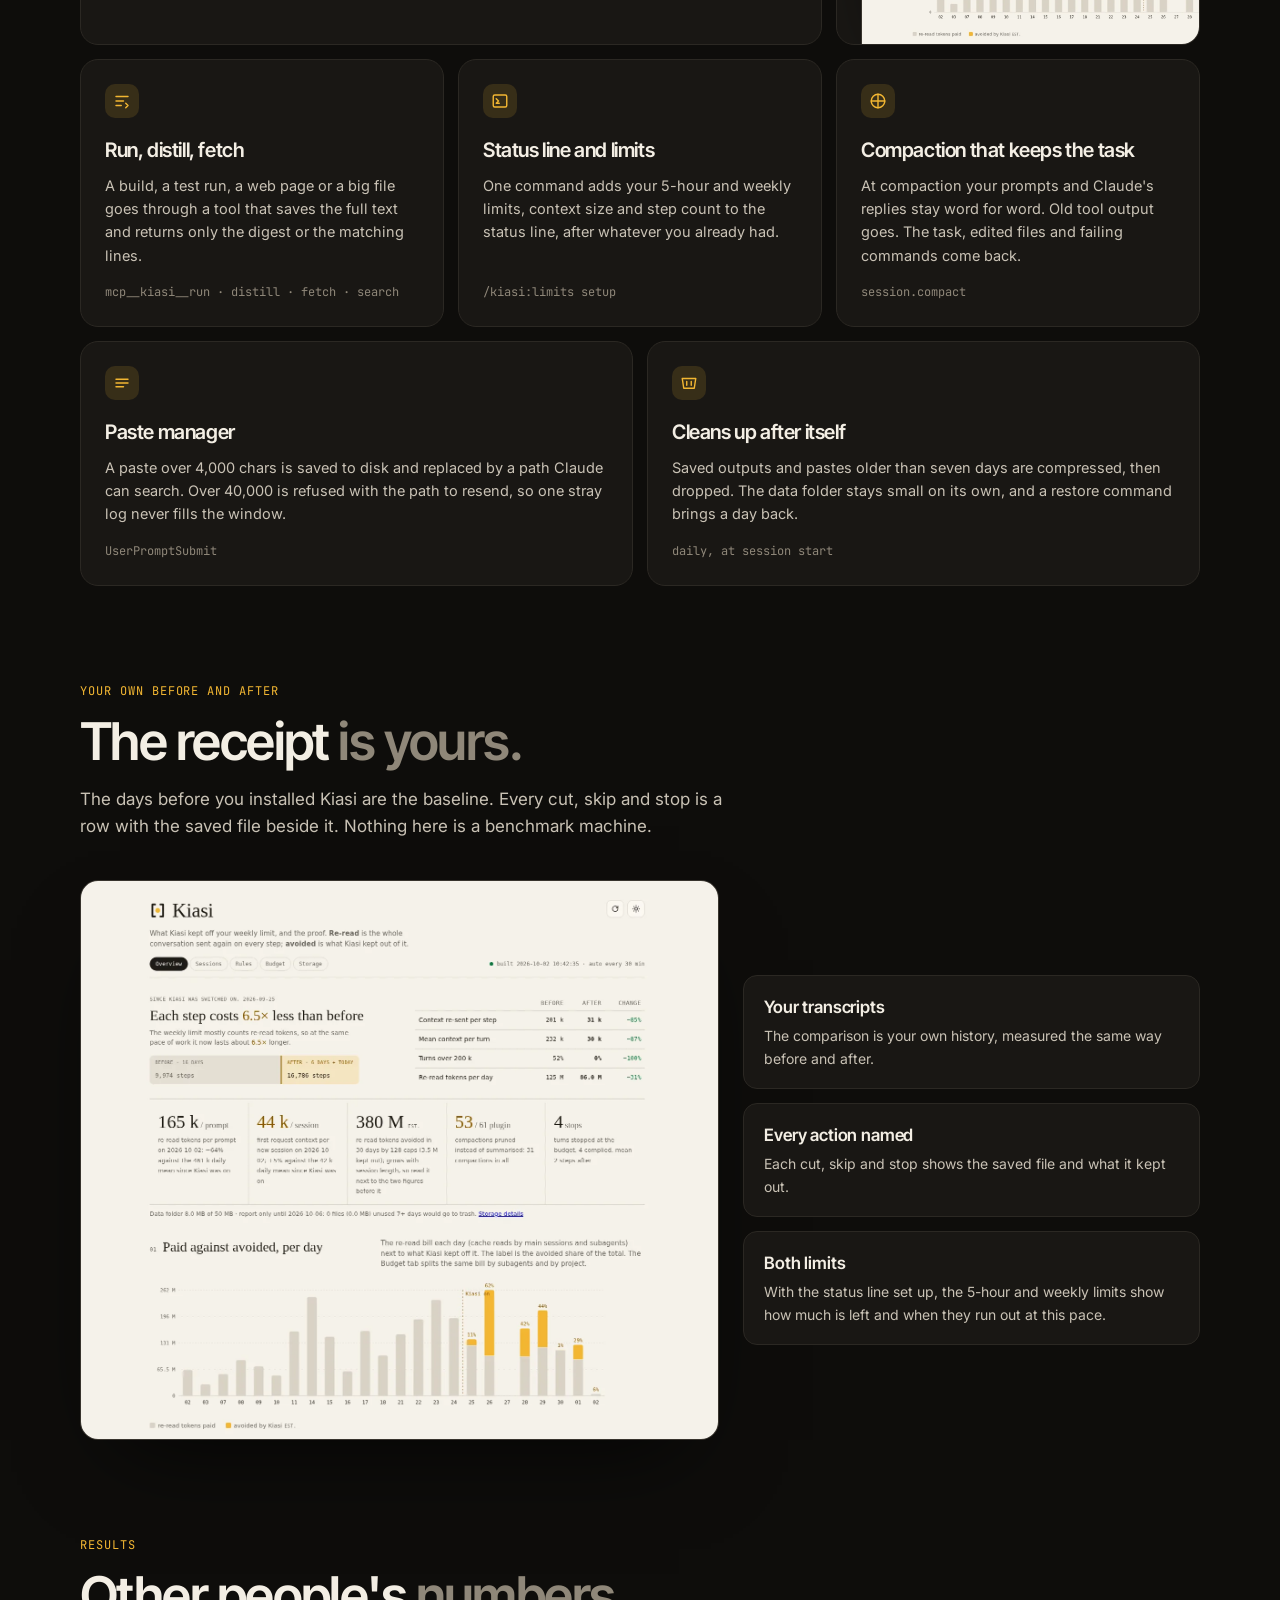
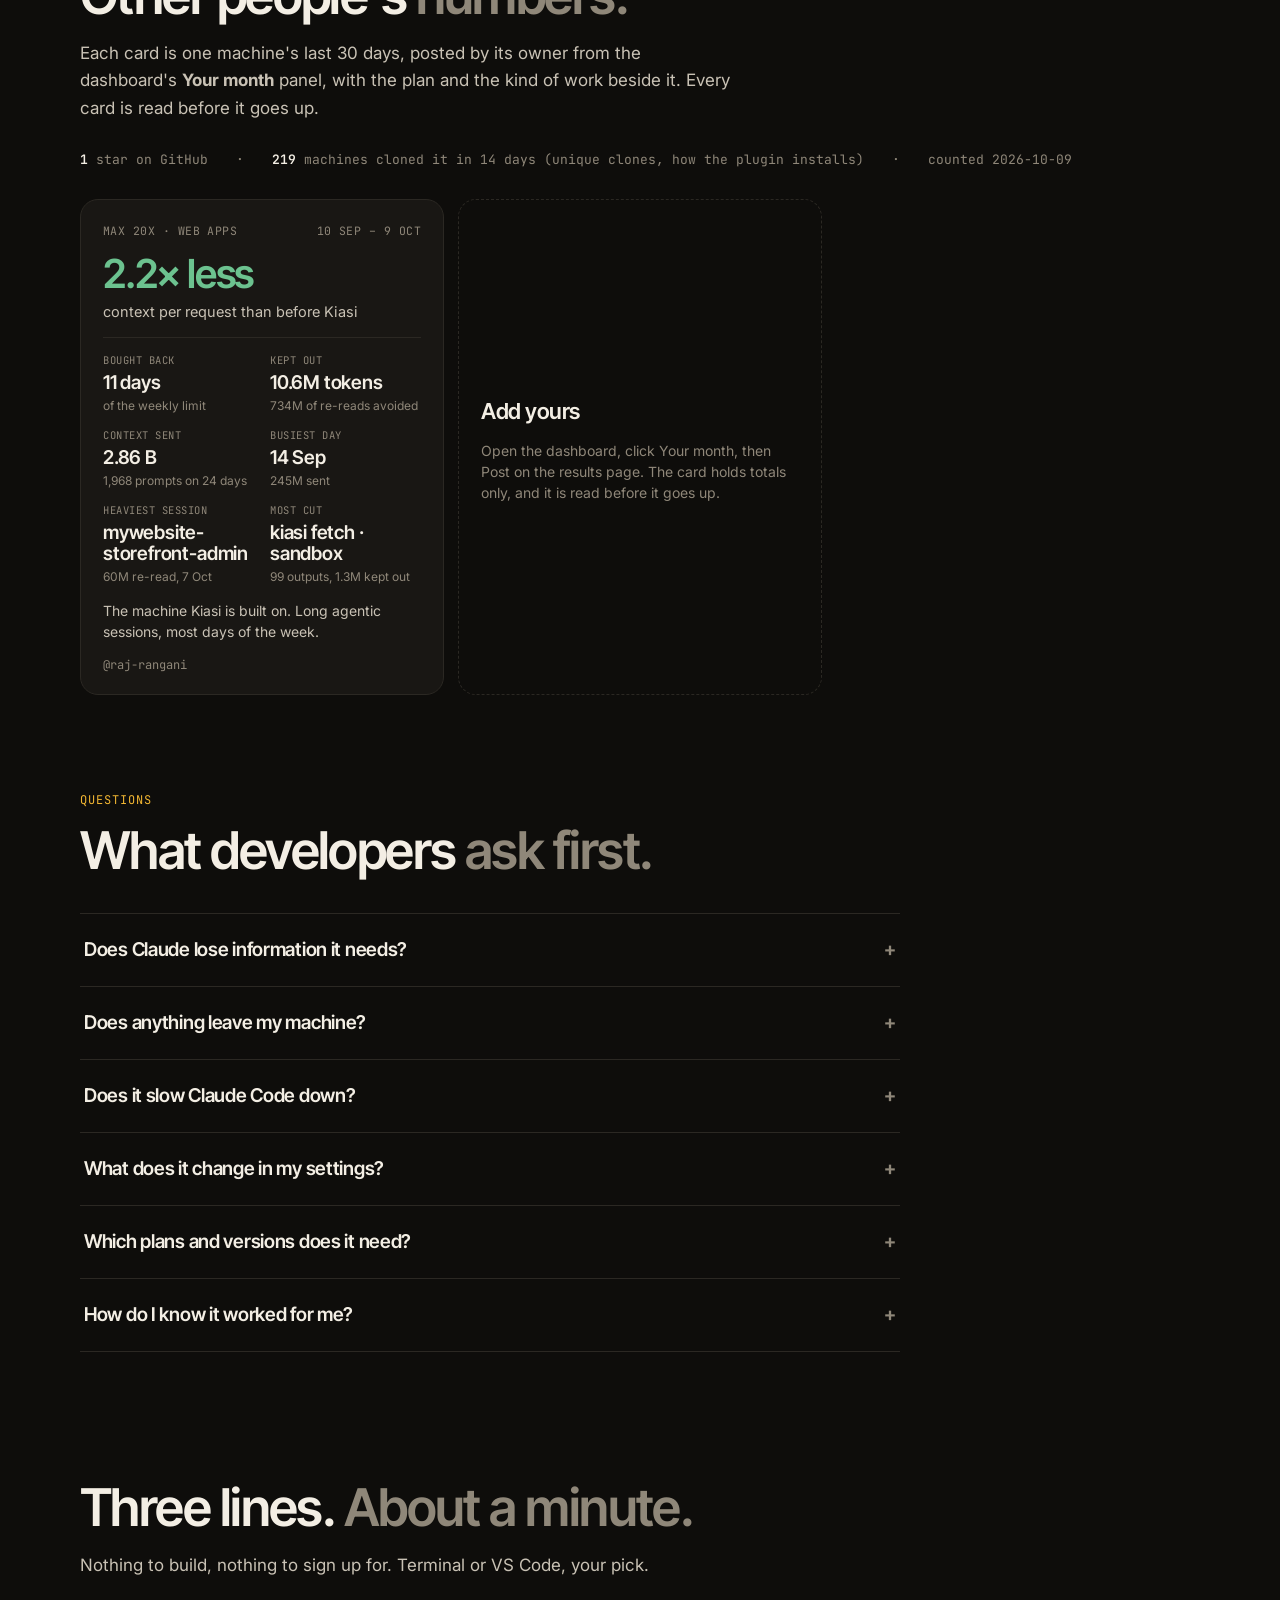
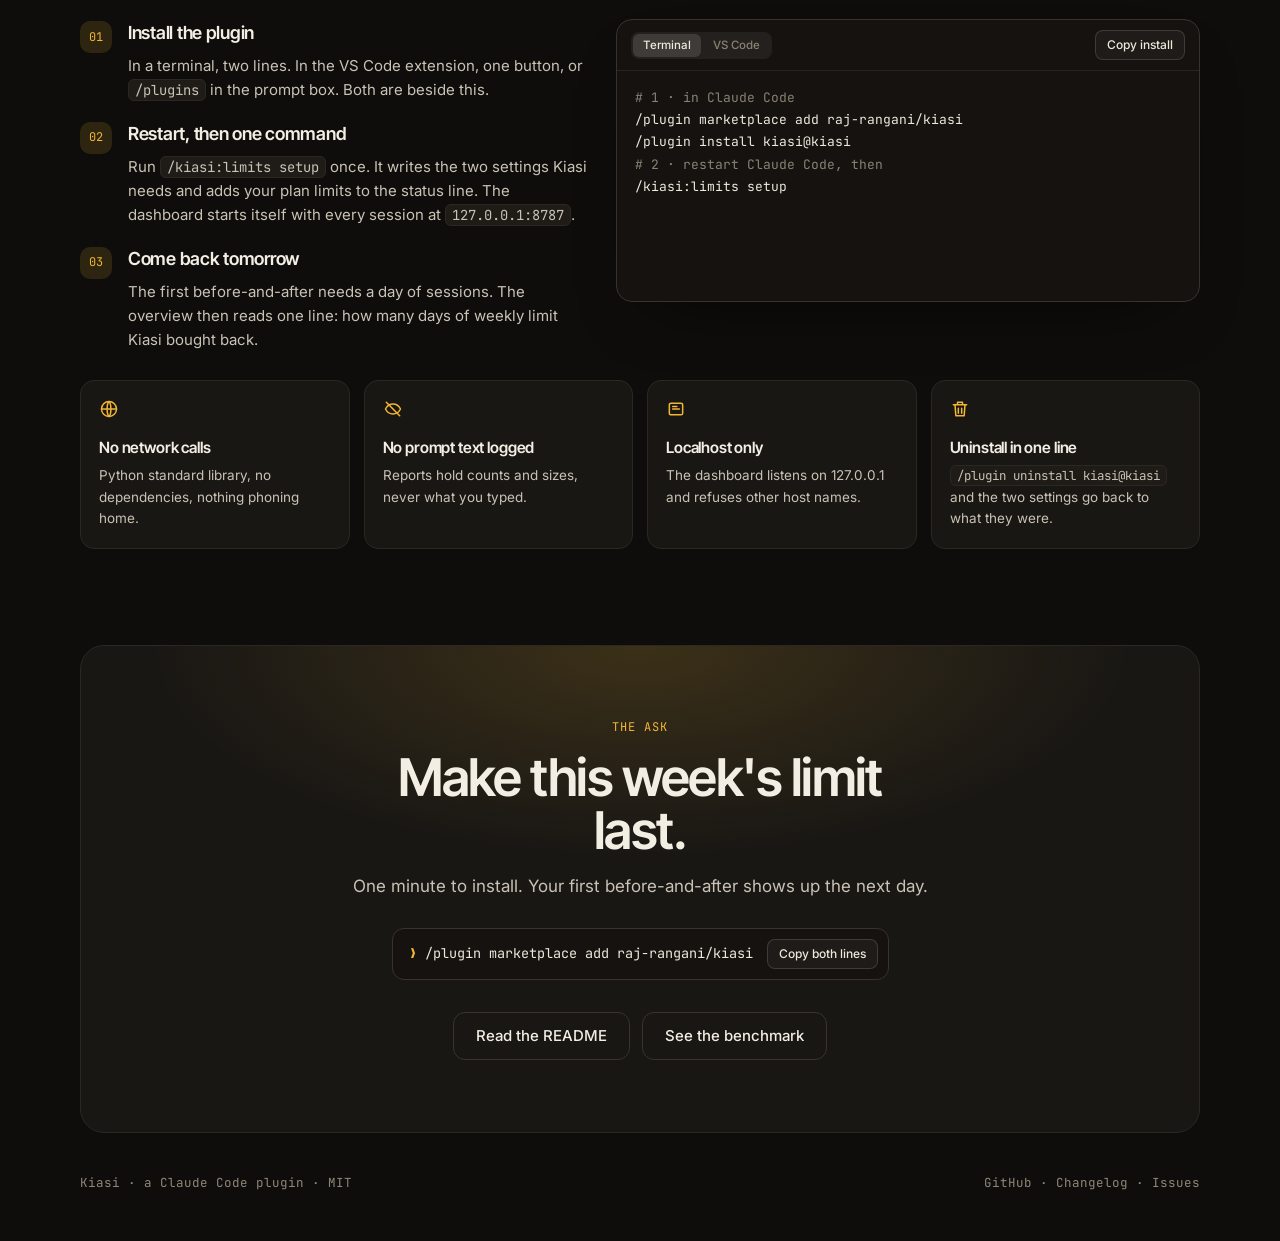
==== commit 6821b756: "Landing page: redesign around the product shot, dark by default The page now follows what the better" ====
--- a/docs/index.html
+++ b/docs/index.html
@@ -6,516 +6,444 @@
 <title>Kiasi · Make your Claude Code weekly limit last</title>
 <meta name="description" content="Your Claude Code weekly limit is spent re-reading. Kiasi keeps the noise out of every step, and your own dashboard shows the days it bought back. Local, fixed rules, no model calls.">
 <meta property="og:title" content="Kiasi · Make your Claude Code weekly limit last">
-<meta property="og:description" content="Every step of Claude Code re-sends the whole conversation. Kiasi keeps the noise out, and the next day your own dashboard shows the days of weekly limit it bought back. Local, no model calls.">
+<meta property="og:description" content="Every step of Claude Code re-sends the whole conversation. Kiasi keeps the noise out, and the next day your own dashboard shows the days of weekly limit it bought back.">
 <meta property="og:type" content="website">
+<meta property="og:image" content="https://raj-rangani.github.io/kiasi/demo-poster.jpg">
 <link rel="icon" href="mark.svg" type="image/svg+xml">
+<link rel="preconnect" href="https://fonts.googleapis.com">
+<link rel="preconnect" href="https://fonts.gstatic.com" crossorigin>
+<link rel="stylesheet" href="https://fonts.googleapis.com/css2?family=Inter+Tight:wght@500;600;700&family=Inter:wght@400;500;600&family=JetBrains+Mono:wght@400;500&display=swap">
 <style>
 :root {
-  --paper: #f6f2ea;
-  --ink: #1d1a16;
-  --muted: #6b6560;
-  --rule: #d9d2c5;
-  --card: #fbf8f2;
-  --code: #efe9dd;
-  --accent: #f2b632;
-  --accent-ink: #8a5a00;
-  --bad: #b4452f;
-  --good: #2f7a4f;
-  --link: #1f63b5;
-  --term: #1d1a16;
-  --term-ink: #efe9dd;
-  --term-dim: #8f877b;
-  --mono: ui-monospace, "SF Mono", Menlo, Consolas, monospace;
-  --serif: Georgia, "Times New Roman", serif;
-  --sans: system-ui, -apple-system, "Segoe UI", Roboto, sans-serif;
-  --ease: cubic-bezier(0.2, 0.7, 0.2, 1);
+  --bg: #0e0d0b; --bg2: #141210; --card: #191714; --card2: #1f1c18; --rule: #2b2823; --rule2: #38342d;
+  --ink: #f3eee4; --ink2: #c9c2b5; --muted: #8f8779; --accent: #f2b632; --accent-ink: #0e0d0b;
+  --good: #6cc28f; --bad: #e0795f; --blue: #6ea1ea;
+  --term: #15120f; --term-ink: #efe9dd; --term-dim: #8a8174;
+  --sans: "Inter", system-ui, -apple-system, "Segoe UI", Roboto, sans-serif;
+  --display: "Inter Tight", "Inter", system-ui, sans-serif;
+  --mono: "JetBrains Mono", ui-monospace, "SF Mono", Menlo, Consolas, monospace;
+  --ease: cubic-bezier(.2,.7,.2,1);
+  --r: 18px;
+  color-scheme: dark;
+}
+:root[data-theme="light"] {
+  --bg: #f7f4ee; --bg2: #f1ede5; --card: #ffffff; --card2: #f6f2ea; --rule: #e6e0d4; --rule2: #d6cfc0;
+  --ink: #1b1813; --ink2: #3b362e; --muted: #6f685d; --accent: #d99a0b; --accent-ink: #1b1813;
+  --good: #2f8f5b; --bad: #c4553a; --blue: #2e63c2;
   color-scheme: light;
 }
-@media (prefers-color-scheme: dark) {
-  :root:not([data-theme="light"]) {
-    --paper: #171411; --ink: #efe9dd; --muted: #a39b8f; --rule: #3a342c; --card: #1f1b17;
-    --code: #26211c; --accent-ink: #f2b632; --bad: #e0795f; --good: #6cc28f; --link: #6ea1ea;
-    --term: #0f0d0b; color-scheme: dark;
-  }
-}
-:root[data-theme="dark"] {
-  --paper: #171411; --ink: #efe9dd; --muted: #a39b8f; --rule: #3a342c; --card: #1f1b17;
-  --code: #26211c; --accent-ink: #f2b632; --bad: #e0795f; --good: #6cc28f; --link: #6ea1ea;
-  --term: #0f0d0b; color-scheme: dark;
-}
 * { box-sizing: border-box; }
-html { scroll-behavior: smooth; scroll-padding-top: 72px; }
-body { margin: 0; background: var(--paper); color: var(--ink); font-family: var(--sans); font-size: 16px; line-height: 1.6; -webkit-font-smoothing: antialiased; }
-a { color: var(--link); text-decoration: none; }
-a:hover { text-decoration: underline; }
-code { font-family: var(--mono); font-size: 0.88em; background: var(--code); padding: 1px 6px; border-radius: 5px; overflow-wrap: anywhere; }
-pre { margin: 0; font-family: var(--mono); font-size: 13.5px; line-height: 1.65; white-space: pre-wrap; overflow-wrap: anywhere; }
-pre code { background: none; padding: 0; font-size: inherit; }
-.wrap { max-width: 1040px; margin: 0 auto; padding: 0 20px; }
-.narrow { max-width: 720px; margin-left: auto; margin-right: auto; }
-.kicker { font-family: var(--mono); font-size: 12px; letter-spacing: 0.08em; text-transform: uppercase; color: var(--accent-ink); margin: 0 0 10px; }
-h1 { font-family: var(--serif); font-weight: 400; font-size: clamp(40px, 7vw, 72px); line-height: 1.02; letter-spacing: -0.02em; margin: 0 0 20px; }
-h1 em { font-style: italic; color: var(--accent-ink); }
-h2 { font-family: var(--serif); font-weight: 400; font-size: clamp(28px, 4vw, 40px); line-height: 1.12; margin: 0 0 12px; letter-spacing: -0.01em; }
-h3 { font-family: var(--serif); font-weight: 400; font-size: 20px; margin: 0 0 6px; }
-p { margin: 0 0 14px; }
-body { overflow-x: clip; }
-.lede { font-size: 19px; color: var(--muted); max-width: 54ch; margin: 0 auto 36px; }
-.centered { text-align: center; }
-
-.top { position: sticky; top: 0; z-index: 10; background: color-mix(in srgb, var(--paper) 86%, transparent); backdrop-filter: blur(10px); border-bottom: 1px solid transparent; transition: border-color .3s; }
+html { scroll-behavior: smooth; }
+@media (prefers-reduced-motion: reduce) { html { scroll-behavior: auto; } }
+body { margin: 0; background: var(--bg); color: var(--ink); font-family: var(--sans); font-size: 16px; line-height: 1.6; -webkit-font-smoothing: antialiased; text-rendering: optimizeLegibility; }
+a { color: inherit; text-decoration: none; }
+a:hover { text-decoration: underline; text-underline-offset: 3px; }
+code { font-family: var(--mono); font-size: .92em; background: var(--card2); border: 1px solid var(--rule); border-radius: 6px; padding: 1px 6px; }
+.wrap { width: min(1120px, calc(100% - 32px)); margin: 0 auto; }
+
+/* background grid */
+.bgfx { position: fixed; inset: 0; z-index: -1; pointer-events: none; background:
+  radial-gradient(900px 500px at 50% -10%, color-mix(in srgb, var(--accent) 14%, transparent), transparent 70%),
+  linear-gradient(var(--rule) 1px, transparent 1px) 0 0 / 100% 64px,
+  linear-gradient(90deg, var(--rule) 1px, transparent 1px) 0 0 / 64px 100%; opacity: .45;
+  -webkit-mask-image: linear-gradient(#000 0, #000 60vh, transparent 110vh); mask-image: linear-gradient(#000 0, #000 60vh, transparent 110vh); }
+
+/* top bar */
+.top { position: sticky; top: 0; z-index: 20; backdrop-filter: blur(14px); -webkit-backdrop-filter: blur(14px); background: color-mix(in srgb, var(--bg) 78%, transparent); border-bottom: 1px solid transparent; transition: border-color .3s; }
 .top.scrolled { border-color: var(--rule); }
-.top .wrap { display: flex; align-items: center; gap: 14px; height: 60px; }
-.brand { display: flex; align-items: center; gap: 10px; color: var(--ink); font-family: var(--serif); font-size: 22px; }
-.brand img { width: 26px; height: 26px; }
-.nav { display: flex; gap: 18px; margin-left: auto; font-family: var(--mono); font-size: 13px; }
-.nav a { color: var(--muted); }
+.top .wrap { display: flex; align-items: center; gap: 22px; height: 64px; }
+.brand { display: flex; align-items: center; gap: 10px; font-family: var(--display); font-weight: 600; font-size: 19px; letter-spacing: -0.01em; }
+.brand img { width: 24px; height: 24px; }
+.nav { display: flex; gap: 22px; margin-left: 14px; font-size: 14px; color: var(--muted); }
 .nav a:hover { color: var(--ink); text-decoration: none; }
-.iconbtn { width: 36px; height: 36px; border: 1px solid var(--rule); border-radius: 10px; background: var(--card); color: var(--ink); cursor: pointer; display: grid; place-items: center; margin-left: auto; }
-.nav + .iconbtn { margin-left: 0; }
-.iconbtn svg { width: 18px; height: 18px; }
-.sun { display: none; } .moon { display: block; }
-:root[data-theme="dark"] .sun { display: block; } :root[data-theme="dark"] .moon { display: none; }
-@media (prefers-color-scheme: dark) { :root:not([data-theme="light"]) .sun { display: block; } :root:not([data-theme="light"]) .moon { display: none; } }
-
-.hero { text-align: center; padding: 72px 0 0; }
-.pill { display: inline-flex; align-items: center; gap: 8px; font-family: var(--mono); font-size: 12px; color: var(--accent-ink); border: 1px solid var(--rule); border-radius: 999px; padding: 5px 12px; margin-bottom: 26px; background: var(--card); }
-.pill i { width: 7px; height: 7px; border-radius: 50%; background: var(--accent); }
-.cta { display: flex; gap: 12px; justify-content: center; flex-wrap: wrap; margin-bottom: 18px; }
-.btn { display: inline-flex; align-items: center; gap: 8px; padding: 12px 20px; border-radius: 12px; font-family: var(--mono); font-size: 14px; border: 1px solid var(--rule); color: var(--ink); background: var(--card); transition: transform .2s var(--ease); }
-.btn:hover { text-decoration: none; transform: translateY(-1px); }
-.btn.primary { background: var(--ink); color: var(--paper); border-color: var(--ink); }
-.fine { font-family: var(--mono); font-size: 12px; color: var(--muted); margin: 0; }
-
-.stage { margin: 44px auto 0; max-width: 860px; text-align: left; }
-.term { background: var(--term); color: var(--term-ink); border-radius: 16px; box-shadow: 0 30px 70px -34px rgba(29, 26, 22, .7); overflow: hidden; border: 1px solid rgba(255,255,255,.06); }
-.term .bar { display: flex; align-items: center; gap: 8px; padding: 12px 16px; border-bottom: 1px solid rgba(255,255,255,.08); font-family: var(--mono); font-size: 12px; color: var(--term-dim); }
+.topright { margin-left: auto; display: flex; align-items: center; gap: 10px; }
+.ghbtn { display: inline-flex; align-items: center; gap: 8px; height: 36px; padding: 0 12px; border: 1px solid var(--rule2); border-radius: 10px; font-size: 13px; font-weight: 500; background: var(--card); }
+.ghbtn:hover { text-decoration: none; border-color: var(--ink2); }
+.ghbtn svg { width: 16px; height: 16px; fill: currentColor; }
+.ghbtn b { font-family: var(--mono); font-weight: 500; color: var(--muted); }
+.iconbtn { width: 36px; height: 36px; border: 1px solid var(--rule2); border-radius: 10px; background: var(--card); color: var(--ink); cursor: pointer; display: grid; place-items: center; }
+.iconbtn svg { width: 17px; height: 17px; }
+.sun { display: none; }
+:root[data-theme="light"] .sun { display: block; } :root[data-theme="light"] .moon { display: none; }
+@media (max-width: 760px) { .nav { display: none; } .ghbtn span { display: none; } }
+
+/* hero */
+.hero { padding: 92px 0 36px; text-align: center; }
+.pill { display: inline-flex; align-items: center; gap: 8px; font-family: var(--mono); font-size: 12.5px; color: var(--ink2); border: 1px solid var(--rule2); background: var(--card); border-radius: 999px; padding: 6px 14px 6px 10px; }
+.pill i { width: 7px; height: 7px; border-radius: 50%; background: var(--accent); box-shadow: 0 0 0 4px color-mix(in srgb, var(--accent) 22%, transparent); }
+h1 { font-family: var(--display); font-weight: 700; font-size: clamp(44px, 8.2vw, 104px); line-height: .98; letter-spacing: -0.035em; margin: 26px auto 0; max-width: 14ch; }
+h1 em { font-style: normal; color: var(--accent); }
+.lede { font-size: clamp(17px, 2vw, 20px); color: var(--ink2); max-width: 58ch; margin: 24px auto 0; }
+.cta { display: flex; justify-content: center; gap: 12px; flex-wrap: wrap; margin-top: 32px; }
+.btn { display: inline-flex; align-items: center; gap: 8px; height: 48px; padding: 0 22px; border-radius: 12px; border: 1px solid var(--rule2); background: var(--card); color: var(--ink); font-weight: 500; font-size: 15px; transition: transform .2s var(--ease), border-color .2s, box-shadow .2s; }
+.btn:hover { text-decoration: none; transform: translateY(-1px); border-color: var(--ink2); }
+.btn.primary { background: var(--accent); color: var(--accent-ink); border-color: var(--accent); box-shadow: 0 10px 30px -12px var(--accent); }
+.btn svg { width: 16px; height: 16px; fill: currentColor; }
+.cmd { margin: 22px auto 0; display: inline-flex; align-items: center; gap: 14px; max-width: 100%; background: var(--term); color: var(--term-ink); border: 1px solid var(--rule2); border-radius: 12px; padding: 10px 10px 10px 16px; font-family: var(--mono); font-size: 13.5px; }
+.cmd span { overflow: auto; white-space: nowrap; scrollbar-width: none; }
+.cmd span::before { content: "❯ "; color: var(--accent); }
+.copy { white-space: nowrap; font: 500 12px/1 var(--sans); padding: 8px 11px; border-radius: 8px; border: 1px solid rgba(255,255,255,.14); background: rgba(255,255,255,.04); color: var(--term-ink); cursor: pointer; }
+.copy:hover { background: rgba(255,255,255,.1); }
+.copy.ok { color: var(--good); border-color: var(--good); }
+.fine { font-size: 13px; color: var(--muted); margin: 14px 0 0; }
+
+/* product shot */
+.stage { margin: 48px auto 0; max-width: 980px; }
+.term { background: var(--term); color: var(--term-ink); border-radius: 16px; overflow: hidden; border: 1px solid var(--rule2); box-shadow: 0 40px 90px -40px rgba(0,0,0,.8), 0 0 0 1px rgba(255,255,255,.03) inset; }
+.term .bar { display: flex; align-items: center; gap: 8px; padding: 11px 16px; border-bottom: 1px solid rgba(255,255,255,.08); font-family: var(--mono); font-size: 12px; color: var(--term-dim); }
 .term .bar i { width: 10px; height: 10px; border-radius: 50%; background: #3d3731; }
 .term .bar i:first-child { background: #e0795f; } .term .bar i:nth-child(2) { background: #f2b632; } .term .bar i:nth-child(3) { background: #6cc28f; }
-.term .bar span { margin-left: auto; } .term .bar .lbl { font-style: normal; }
-.term .bar span b { color: var(--accent); font-weight: 400; font-variant-numeric: tabular-nums; }
+.term .bar .lbl { font-style: normal; margin-left: 6px; }
+.term .bar span { margin-left: auto; }
 .term .rec { display: block; width: 100%; height: auto; }
-.term .body { padding: 18px 20px 20px; font-family: var(--mono); font-size: 13.5px; line-height: 1.7; }
-.line { display: grid; grid-template-columns: minmax(0, 1fr) auto; gap: 14px; opacity: 0; transform: translateY(6px); transition: opacity .35s var(--ease), transform .35s var(--ease); }
-.line.on { opacity: 1; transform: none; }
-.line .cmd { color: var(--term-ink); }
-.line .cmd::before { content: "● "; color: var(--term-dim); font-size: 11px; vertical-align: 1px; }
-.line .what { color: var(--term-dim); }
-.line .what b { color: var(--accent); font-weight: 400; }
-.line .num { color: var(--good); text-align: right; white-space: nowrap; font-variant-numeric: tabular-nums; }
-.line.plain .num { color: var(--term-dim); }
-@media (max-width: 560px) { .line { grid-template-columns: 1fr; gap: 0; } .line .num { text-align: left; padding-left: 18px; } .term .bar .lbl { display: none; } .pill { font-size: 11px; white-space: nowrap; } }
-
-.trust { display: grid; grid-template-columns: repeat(4, 1fr); gap: 24px; border-top: 1px solid var(--rule); padding-top: 22px; margin-top: 56px; }
-.trust div { padding: 0; }
-.trust b { display: block; font-family: var(--serif); font-weight: 400; font-size: 32px; line-height: 1; margin-bottom: 6px; letter-spacing: -0.01em; white-space: nowrap; }
-.trust b small { font-size: 16px; color: var(--muted); margin-left: 2px; }
-.trust span { font-family: var(--mono); font-size: 12px; color: var(--muted); }
-@media (max-width: 760px) { .trust { grid-template-columns: repeat(2, 1fr); } .trust b { font-size: 26px; } }
-
-
-/* ---- below the hero ---- */
-.below { position: relative; }
-.below section { padding: 120px 0 0; position: relative; }
-.fig { font-family: var(--mono); font-size: 12px; letter-spacing: .06em; text-transform: uppercase; color: var(--accent-ink); margin: 0 0 14px; display: flex; align-items: center; gap: 10px; }
-.fig::before { content: ""; width: 22px; height: 1px; background: var(--accent); }
-.h2 { font-family: var(--serif); font-weight: 400; font-size: clamp(36px, 5.2vw, 64px); line-height: 1.02; letter-spacing: -0.02em; margin: 0; max-width: 14ch; }
-.h2 em { font-style: italic; color: var(--accent-ink); }
-.sub { font-size: 18px; line-height: 1.55; color: var(--muted); max-width: 52ch; margin: 18px 0 0; }
-.head { display: grid; grid-template-columns: minmax(0, 1fr) minmax(0, 1fr); gap: 0 64px; align-items: start; }
-.head > div { display: contents; }
-.head .fig { grid-column: 1 / -1; }
-.head .sub { margin-top: 0; padding-top: clamp(4px, 0.9vw, 12px); }
+
+/* numbers belt */
+.belt { margin-top: 36px; display: grid; grid-template-columns: repeat(4, 1fr); border: 1px solid var(--rule); border-radius: var(--r); background: var(--card); overflow: hidden; }
+.belt > div { padding: 22px 24px; border-right: 1px solid var(--rule); min-width: 0; }
+.belt > div:last-child { border-right: 0; }
+.belt b { display: block; font-family: var(--display); font-weight: 600; font-size: clamp(28px, 3.4vw, 40px); line-height: 1; letter-spacing: -0.03em; }
+.belt b small { font-size: .5em; color: var(--muted); font-weight: 500; margin-left: 2px; }
+.belt span { display: block; margin-top: 8px; font-size: 13px; color: var(--muted); line-height: 1.4; }
+.belt .live b { color: var(--accent); }
+.beltnote { font-family: var(--mono); font-size: 12px; color: var(--muted); margin: 12px 4px 0; }
+@media (max-width: 760px) { .belt { grid-template-columns: 1fr 1fr; } .belt > div:nth-child(2) { border-right: 0; } .belt > div:nth-child(-n+2) { border-bottom: 1px solid var(--rule); } }
+
+/* sections */
+section { padding: 96px 0 0; }
+.head { max-width: 760px; }
+.eyebrow { font-family: var(--mono); font-size: 12px; letter-spacing: .08em; text-transform: uppercase; color: var(--accent); margin: 0 0 14px; }
+.h2 { font-family: var(--display); font-weight: 600; font-size: clamp(32px, 4.6vw, 52px); line-height: 1.02; letter-spacing: -0.03em; margin: 0; }
+.h2 em { font-style: normal; color: var(--muted); }
+.sub { font-size: 17px; color: var(--ink2); margin: 18px 0 0; max-width: 60ch; }
+
+/* how: three steps */
+.how { margin-top: 40px; display: grid; grid-template-columns: repeat(3, 1fr); gap: 14px; }
+.how > div { position: relative; padding: 24px; border: 1px solid var(--rule); border-radius: var(--r); background: var(--card); display: flex; flex-direction: column; }
+.how .n { font-family: var(--mono); font-size: 12px; color: var(--accent); }
+.how h3 { font-family: var(--display); font-weight: 600; font-size: 22px; letter-spacing: -0.02em; margin: 10px 0 8px; }
+.how p { margin: 0; color: var(--ink2); font-size: 15px; }
+.how .ex { margin-top: auto; padding-top: 16px; }
+.how .ex pre { margin: 0; padding: 12px 14px; border-radius: 10px; background: var(--term); color: var(--term-ink); font-family: var(--mono); font-size: 12.5px; line-height: 1.6; white-space: pre-wrap; border: 1px solid var(--rule2); overflow-wrap: anywhere; }
+.how .ex .k { color: var(--term-dim); } .how .ex .g { color: var(--good); } .how .ex .y { color: var(--accent); }
+@media (max-width: 860px) { .how { grid-template-columns: 1fr; } }
+
+/* bento */
+.bento { margin-top: 40px; display: grid; grid-template-columns: repeat(6, 1fr); gap: 14px; }
+.tile { position: relative; padding: 24px; border: 1px solid var(--rule); border-radius: var(--r); background: var(--card); min-width: 0; display: flex; flex-direction: column; overflow: hidden; transition: border-color .25s; }
+.tile:hover { border-color: var(--rule2); }
+.tile h3 { font-family: var(--display); font-weight: 600; font-size: 20px; letter-spacing: -0.02em; margin: 0 0 8px; }
+.tile p { margin: 0; color: var(--ink2); font-size: 14.5px; }
+.tile code { display: inline-block; margin-top: auto; padding: 16px 0 0; background: none; border: 0; font-size: 12px; color: var(--muted); }
+.tile .ic { width: 34px; height: 34px; border-radius: 10px; display: grid; place-items: center; background: color-mix(in srgb, var(--accent) 14%, transparent); color: var(--accent); margin-bottom: 16px; }
+.tile .ic svg { width: 18px; height: 18px; fill: none; stroke: currentColor; stroke-width: 1.9; stroke-linecap: round; stroke-linejoin: round; }
+.t-sim { grid-column: span 4; }
+.t-dash { grid-column: span 2; padding: 0; }
+.t-dash .in { padding: 24px 24px 0; }
+.t-dash img { display: block; width: 130%; max-width: none; margin: 18px 0 0 24px; border-radius: 10px 0 0 0; border: 1px solid var(--rule2); border-right: 0; border-bottom: 0; box-shadow: 0 20px 60px -30px rgba(0,0,0,.8); }
+.t-2 { grid-column: span 2; }
+.t-3 { grid-column: span 3; }
+@media (max-width: 960px) { .t-sim { grid-column: span 6; } .t-dash, .t-2, .t-3 { grid-column: span 3; } }
+@media (max-width: 640px) { .bento { grid-template-columns: 1fr; } .t-sim, .t-dash, .t-2, .t-3 { grid-column: span 1; } }
 
 /* week simulator */
-.sim { margin-top: 56px; position: relative; border-radius: 22px; padding: 32px 36px 28px; background: var(--card); box-shadow: 0 1px 0 var(--rule), 0 30px 80px -40px rgba(0,0,0,.35); overflow: hidden; }
-.sim::before { content: ""; position: absolute; inset: 0; background: radial-gradient(600px 300px at var(--mx, 70%) var(--my, 0%), color-mix(in srgb, var(--accent) 16%, transparent), transparent 70%); pointer-events: none; transition: opacity .4s; }
-.simtop { display: flex; justify-content: space-between; align-items: flex-end; gap: 24px; flex-wrap: wrap; position: relative; }
-.big { font-family: var(--serif); font-size: clamp(56px, 8vw, 104px); line-height: .95; letter-spacing: -0.03em; margin: 0; }
-.big small { font-size: .42em; color: var(--muted); letter-spacing: -0.01em; margin-left: 10px; font-family: var(--sans); }
-.bigcap { color: var(--muted); font-size: 15px; margin: 10px 0 0; }
-.modes { display: inline-flex; background: var(--code); border-radius: 999px; padding: 4px; gap: 2px; }
-.mode { font: 500 13px/1 var(--sans); padding: 9px 16px; border-radius: 999px; border: 0; background: transparent; color: var(--muted); cursor: pointer; transition: color .2s, background .2s, transform .2s var(--ease); }
+.sim { position: relative; }
+.simtop { display: flex; justify-content: space-between; align-items: flex-end; gap: 18px; flex-wrap: wrap; }
+.big { font-family: var(--display); font-weight: 700; font-size: clamp(48px, 6vw, 84px); line-height: .95; letter-spacing: -0.04em; margin: 0; }
+.big small { font-size: .3em; color: var(--muted); letter-spacing: -0.01em; margin-left: 10px; font-weight: 500; }
+.bigcap { color: var(--muted); font-size: 14px; margin: 10px 0 0; }
+.modes { display: inline-flex; background: var(--bg); border: 1px solid var(--rule); border-radius: 999px; padding: 3px; gap: 2px; }
+.mode { font: 500 13px/1 var(--sans); padding: 8px 14px; border-radius: 999px; border: 0; background: transparent; color: var(--muted); cursor: pointer; transition: color .2s, background .2s; }
 .mode:hover { color: var(--ink); }
-.mode.on { background: var(--paper); color: var(--ink); box-shadow: 0 1px 2px rgba(0,0,0,.12); }
-.tracks { margin-top: 36px; display: grid; gap: 22px; position: relative; }
-.track { display: grid; grid-template-columns: 150px minmax(0, 1fr) 190px; gap: 18px; align-items: center; }
-.track .who { font-family: var(--mono); font-size: 12.5px; color: var(--muted); }
-.track .who b { display: block; font: 500 15px/1.2 var(--sans); color: var(--ink); margin-bottom: 4px; }
-.rail { position: relative; height: 34px; border-radius: 10px; background: var(--code); overflow: hidden; }
-.rail .fill { position: absolute; inset: 0 auto 0 0; width: 0; border-radius: 10px; transition: width .42s var(--ease); }
+.mode.on { background: var(--card2); color: var(--ink); box-shadow: 0 1px 2px rgba(0,0,0,.2); }
+.tracks { margin-top: 28px; display: grid; gap: 18px; position: relative; }
+.track { display: grid; grid-template-columns: 130px minmax(0, 1fr) 170px; gap: 14px; align-items: center; }
+.track .rwho { font-family: var(--mono); font-size: 11.5px; color: var(--muted); line-height: 1.35; }
+.track .rwho b { display: block; font: 500 14px/1.2 var(--sans); color: var(--ink); margin-bottom: 3px; }
+.rail { position: relative; height: 30px; border-radius: 8px; background: var(--bg); border: 1px solid var(--rule); overflow: hidden; }
+.rail .fill { position: absolute; inset: 0 auto 0 0; width: 0; border-radius: 8px; transition: width .42s var(--ease); }
 .track.a .fill { background: linear-gradient(90deg, color-mix(in srgb, var(--bad) 55%, var(--accent)), var(--bad)); }
 .track.b .fill { background: linear-gradient(90deg, color-mix(in srgb, var(--good) 60%, var(--accent)), var(--good)); }
-.rail .tick { position: absolute; top: 0; bottom: 0; width: 1px; background: var(--paper); opacity: .7; }
 .rail.hit { animation: hit .5s var(--ease); }
-@keyframes hit { 0%, 100% { transform: none; } 30% { transform: translateX(-3px); } 60% { transform: translateX(3px); } }
-.out { font: 500 15px/1.3 var(--sans); }
-.out small { display: block; font: 12.5px/1.4 var(--mono); color: var(--muted); margin-top: 3px; }
+@keyframes hit { 0% { transform: translateX(0); } 30% { transform: translateX(-3px); } 60% { transform: translateX(3px); } 100% { transform: translateX(0); } }
+.out { font: 500 14px/1.3 var(--sans); }
+.out small { display: block; font: 11.5px/1.4 var(--mono); color: var(--muted); margin-top: 3px; }
 .track.a .out { color: var(--bad); } .track.b .out { color: var(--good); }
-.days { display: grid; grid-template-columns: 150px minmax(0, 1fr) 190px; gap: 18px; margin-top: 10px; }
-.days ol { grid-column: 2; list-style: none; margin: 0; padding: 0; display: grid; grid-template-columns: repeat(7, 1fr); font-family: var(--mono); font-size: 12px; color: var(--muted); }
+.days { display: grid; grid-template-columns: 130px minmax(0, 1fr) 170px; gap: 14px; margin-top: 8px; }
+.days ol { grid-column: 2; list-style: none; margin: 0; padding: 0; display: grid; grid-template-columns: repeat(7, 1fr); font-family: var(--mono); font-size: 11.5px; color: var(--muted); }
 .days li { transition: color .2s; }
 .days li.now { color: var(--ink); }
 .cursor { position: absolute; top: -8px; bottom: -8px; width: 1px; background: var(--accent); left: 0; opacity: 0; transition: left .42s var(--ease), opacity .3s; pointer-events: none; }
 .cursor::after { content: ""; position: absolute; top: -4px; left: -3.5px; width: 8px; height: 8px; border-radius: 50%; background: var(--accent); }
-.simfoot { display: flex; justify-content: space-between; align-items: center; gap: 16px; margin-top: 26px; flex-wrap: wrap; font-size: 13px; color: var(--muted); }
+.simfoot { display: flex; justify-content: space-between; align-items: center; gap: 16px; margin-top: 22px; flex-wrap: wrap; font-size: 12.5px; color: var(--muted); }
 .simfoot p { margin: 0; max-width: 60ch; }
-.play { display: inline-flex; align-items: center; gap: 8px; font: 500 13px/1 var(--sans); padding: 10px 16px; border-radius: 999px; border: 1px solid var(--rule); background: var(--paper); color: var(--ink); cursor: pointer; transition: transform .2s var(--ease), border-color .2s; }
-.play:hover { transform: translateY(-1px); border-color: var(--ink); }
+.play { display: inline-flex; align-items: center; gap: 8px; font: 500 13px/1 var(--sans); padding: 10px 16px; border-radius: 999px; border: 1px solid var(--rule2); background: var(--bg); color: var(--ink); cursor: pointer; }
+.play:hover { border-color: var(--ink2); }
 .play svg { width: 12px; height: 12px; fill: currentColor; }
-
-/* one step */
-.step2 { margin-top: 56px; display: grid; grid-template-columns: minmax(0, 1.25fr) minmax(0, .75fr); gap: 48px; align-items: start; }
-.log { background: var(--term); color: var(--term-ink); border-radius: 16px; font-family: var(--mono); font-size: 12.5px; line-height: 1.6; overflow: hidden; box-shadow: 0 30px 70px -40px rgba(0,0,0,.6); }
-.log .lbar { display: flex; justify-content: space-between; padding: 12px 16px; font-size: 11.5px; color: var(--term-dim); border-bottom: 1px solid rgba(255,255,255,.08); }
-.log .lbar b { color: var(--term-ink); font-weight: 500; }
-.log .lbar .count { transition: color .3s; }
-.log .lbar .count.done { color: var(--accent); }
-.log pre { margin: 0; padding: 14px 16px 16px; white-space: pre-wrap; word-break: break-word; }
-.log .l { display: block; max-height: 24px; overflow: hidden; transition: max-height .45s var(--ease), opacity .45s, color .3s, padding .45s; }
-.log .l.cut { color: var(--term-dim); }
-.log.on .l.cut { max-height: 0; opacity: 0; }
-.log .l.keep { color: var(--term-ink); }
-.log .l.note { color: var(--accent); max-height: 0; opacity: 0; }
-.log.on .l.note { max-height: 48px; opacity: 1; }
-.facts { display: grid; gap: 0; }
-.fact { padding: 22px 0; border-top: 1px solid var(--rule); }
-.fact:last-child { border-bottom: 1px solid var(--rule); }
-.fact b { display: block; font-family: var(--serif); font-weight: 400; font-size: 40px; line-height: 1; letter-spacing: -0.02em; }
-.fact b i { font-style: normal; color: var(--muted); font-size: 22px; margin: 0 8px; }
-.fact b .to { color: var(--good); }
-.fact > span { display: block; color: var(--muted); font-size: 14.5px; line-height: 1.5; margin-top: 8px; }
-
-/* rules marquee + grid */
-.sl { margin-top: 44px; border: 1px solid var(--rule); border-radius: 14px; background: var(--term); color: var(--term-ink); overflow: hidden; }
-.sl .slbar { display: flex; justify-content: space-between; padding: 12px 16px; font-size: 11.5px; color: var(--term-dim); border-bottom: 1px solid rgba(255,255,255,.08); font-family: var(--mono); }
-.sl .slbar b { color: var(--term-ink); font-weight: 500; }
-.slline { font-family: var(--mono); font-size: 13px; line-height: 1.7; padding: 16px 18px; white-space: nowrap; overflow-x: auto; }
-.slline i { font-style: normal; color: var(--term-dim); margin: 0 7px; }
-.slline .l { color: var(--term-dim); } .slline .d { color: var(--term-dim); opacity: .75; }
-.slline .m { color: var(--term-ink); } .slline .k { color: var(--accent); }
-.slline .ok { color: #7cc48a; } .slline .warn { color: #e3a73a; }
-.slkey { list-style: none; margin: 0; padding: 14px 18px 16px; display: grid; grid-template-columns: repeat(4, 1fr); gap: 10px 24px; border-top: 1px solid rgba(255,255,255,.08); font-size: 12.5px; line-height: 1.5; color: var(--term-dim); }
-.slkey b { display: block; font-family: var(--mono); font-weight: 500; color: var(--term-ink); margin-bottom: 2px; }
-.slkey em { font-style: normal; color: #e3a73a; }
-.slnote { margin: 28px 0 0; font-size: 14px; color: var(--muted); }
-.slnote code { font-size: 12.5px; }
-.mq { margin-top: 48px; overflow: hidden; mask-image: linear-gradient(90deg, transparent, #000 10%, #000 90%, transparent); -webkit-mask-image: linear-gradient(90deg, transparent, #000 10%, #000 90%, transparent); }
-.mq ul { display: flex; gap: 12px; width: max-content; margin: 0; padding: 0; list-style: none; animation: slide 36s linear infinite; }
-.mq:hover ul { animation-play-state: paused; }
-@keyframes slide { to { transform: translateX(-50%); } }
-.mq li { font-family: var(--mono); font-size: 13px; padding: 10px 16px; border-radius: 999px; background: var(--code); color: var(--ink); white-space: nowrap; }
-.mq li b { color: var(--accent-ink); font-weight: 500; margin-right: 8px; }
-.rgrid { margin-top: 40px; display: grid; grid-template-columns: repeat(3, 1fr); gap: 0 48px; }
-.rule { padding: 26px 0; border-top: 1px solid var(--rule); position: relative; }
-.rule .n { font-family: var(--mono); font-size: 12px; color: var(--accent-ink); }
-.rule h3 { font: 500 17px/1.3 var(--sans); margin: 10px 0 8px; }
-.rule p { margin: 0; color: var(--muted); font-size: 14.5px; line-height: 1.55; }
-.rule code { font-family: var(--mono); font-size: 12px; color: var(--muted); display: inline-block; margin-top: 12px; padding: 4px 8px; border-radius: 6px; background: var(--code); }
-.rule::after { content: ""; position: absolute; left: 0; top: -1px; width: 0; height: 1px; background: var(--accent); transition: width .5s var(--ease); }
-.rule:hover::after { width: 100%; }
+@media (max-width: 640px) { .track, .days { grid-template-columns: 1fr; gap: 6px; } .days ol { grid-column: 1; } .cursor { display: none; } }
 
 /* proof */
-.shot { margin-top: 56px; perspective: 1400px; }
-.shot .frame { border-radius: 16px; overflow: hidden; box-shadow: 0 40px 100px -50px rgba(0,0,0,.6), 0 0 0 1px var(--rule); transform: rotateX(var(--rx, 6deg)); transform-origin: 50% 0; transition: transform .8s var(--ease); background: var(--card); }
-.shot.in .frame { --rx: 0deg; }
+.proof { margin-top: 40px; display: grid; grid-template-columns: 1.4fr 1fr; gap: 24px; align-items: center; }
+.shot { border-radius: var(--r); overflow: hidden; border: 1px solid var(--rule2); box-shadow: 0 40px 90px -40px rgba(0,0,0,.8); background: var(--card); }
 .shot img { display: block; width: 100%; height: auto; }
-.proof3 { margin-top: 36px; display: grid; grid-template-columns: repeat(3, 1fr); gap: 0 48px; }
-.proof3 div { padding: 22px 0; border-top: 1px solid var(--rule); }
-.proof3 b { display: block; font-family: var(--serif); font-weight: 400; font-size: 34px; letter-spacing: -0.02em; line-height: 1; }
-.proof3 span { display: block; margin-top: 8px; color: var(--muted); font-size: 14.5px; line-height: 1.5; }
+.proof3 { display: grid; gap: 14px; }
+.proof3 > div { padding: 18px 20px; border: 1px solid var(--rule); border-radius: 14px; background: var(--card); }
+.proof3 b { display: block; font-family: var(--display); font-weight: 600; font-size: 17px; letter-spacing: -0.01em; }
+.proof3 span { display: block; color: var(--ink2); font-size: 14px; margin-top: 4px; }
+@media (max-width: 860px) { .proof { grid-template-columns: 1fr; } }
+
+/* results */
+.counts { margin-top: 28px; display: flex; flex-wrap: wrap; gap: 8px 28px; font-family: var(--mono); font-size: 13px; color: var(--muted); }
+.counts b { color: var(--ink); font-weight: 600; }
+.results { margin-top: 28px; display: grid; grid-template-columns: repeat(auto-fill, minmax(300px, 1fr)); gap: 14px; }
+.rcard { background: var(--card); border: 1px solid var(--rule); border-radius: var(--r); padding: 22px 22px 18px; display: flex; flex-direction: column; gap: 14px; min-width: 0; }
+.rcard .rmeta { display: flex; justify-content: space-between; gap: 12px; flex-wrap: wrap; font-family: var(--mono); font-size: 11.5px; letter-spacing: .04em; text-transform: uppercase; color: var(--muted); }
+.rcard .rhead b { display: block; font-family: var(--display); font-weight: 600; font-size: 40px; line-height: 1; letter-spacing: -0.03em; color: var(--good); }
+.rcard .rhead.flat b { color: var(--ink); }
+.rcard .rhead span { display: block; margin-top: 6px; font-size: 14.5px; color: var(--ink2); }
+.rcard .rrows { display: grid; grid-template-columns: 1fr 1fr; gap: 12px 16px; border-top: 1px solid var(--rule); padding-top: 14px; }
+.rcard .rrows div { min-width: 0; }
+.rcard .rrows em { display: block; font-style: normal; font-family: var(--mono); font-size: 10.5px; letter-spacing: .05em; text-transform: uppercase; color: var(--muted); }
+.rcard .rrows b { display: block; font-family: var(--display); font-weight: 600; font-size: 19px; line-height: 1.15; margin-top: 3px; overflow-wrap: anywhere; letter-spacing: -0.01em; }
+.rcard .rrows small { display: block; font-size: 12px; color: var(--muted); margin-top: 2px; }
+.rcard .rnote { font-size: 14px; line-height: 1.5; color: var(--ink2); margin: 0; }
+.rcard .rwho { font-family: var(--mono); font-size: 12px; color: var(--muted); margin-top: auto; }
+.rcard.add { border-style: dashed; background: transparent; justify-content: center; gap: 10px; }
+.rcard.add:hover { text-decoration: none; border-color: var(--accent); }
+.rcard.add b { font-family: var(--display); font-weight: 600; font-size: 22px; letter-spacing: -0.02em; }
+.rcard.add span { font-size: 14px; line-height: 1.5; color: var(--muted); }
+
+/* faq */
+.faq { margin-top: 36px; border-top: 1px solid var(--rule); max-width: 820px; }
+.faq details { border-bottom: 1px solid var(--rule); }
+.faq summary { cursor: pointer; list-style: none; display: flex; justify-content: space-between; align-items: center; gap: 16px; padding: 20px 4px; font-family: var(--display); font-weight: 600; font-size: 19px; letter-spacing: -0.015em; }
+.faq summary::-webkit-details-marker { display: none; }
+.faq summary::after { content: "+"; font-family: var(--mono); color: var(--muted); font-size: 20px; transition: transform .25s var(--ease); flex: none; }
+.faq details[open] summary::after { transform: rotate(45deg); }
+.faq .a { padding: 0 4px 22px; color: var(--ink2); font-size: 15.5px; max-width: 66ch; }
+.faq .a p { margin: 0 0 10px; } .faq .a p:last-child { margin: 0; }
 
 /* install */
-.inst { margin-top: 56px; display: grid; grid-template-columns: minmax(0, .8fr) minmax(0, 1.2fr); gap: 48px; align-items: start; }
-.steps { list-style: none; margin: 0; padding: 0; counter-reset: s; }
-.steps li { position: relative; padding: 0 0 26px 44px; }
-.steps li::before { counter-increment: s; content: counter(s); position: absolute; left: 0; top: -2px; width: 28px; height: 28px; border-radius: 50%; display: grid; place-items: center; font: 500 12px/1 var(--mono); background: var(--accent); color: var(--term); }
-.steps li::after { content: ""; position: absolute; left: 13.5px; top: 30px; bottom: 0; width: 1px; background: var(--rule); }
-.steps li:last-child::after { display: none; }
-.steps b { display: block; font: 500 17px/1.3 var(--sans); }
-.steps p { margin: 6px 0 0; color: var(--muted); font-size: 14.5px; line-height: 1.55; }
-.steps code { font-family: var(--mono); font-size: 12.5px; background: var(--code); padding: 2px 6px; border-radius: 5px; }
-.tty { background: var(--term); color: var(--term-ink); border-radius: 16px; font-family: var(--mono); font-size: 13px; line-height: 1.7; box-shadow: 0 30px 70px -40px rgba(0,0,0,.6); position: sticky; top: 90px; }
-.tty .lbar > span { min-width: 0; overflow: hidden; text-overflow: ellipsis; white-space: nowrap; margin-right: 12px; }
-.tty .lbar { display: flex; gap: 8px; justify-content: space-between; align-items: center; padding: 10px 14px; font-size: 11.5px; color: var(--term-dim); border-bottom: 1px solid rgba(255,255,255,.08); }
-.tty pre { margin: 0; padding: 16px 18px 18px; white-space: pre-wrap; min-height: 230px; }
+.inst { margin-top: 40px; display: grid; grid-template-columns: 1fr 1.15fr; gap: 28px; align-items: start; }
+.steps { margin: 0; padding: 0; list-style: none; counter-reset: s; display: grid; gap: 18px; }
+.steps li { position: relative; padding-left: 48px; counter-increment: s; }
+.steps li::before { content: counter(s, decimal-leading-zero); position: absolute; left: 0; top: 2px; width: 32px; height: 32px; border-radius: 10px; display: grid; place-items: center; font-family: var(--mono); font-size: 12px; color: var(--accent); background: color-mix(in srgb, var(--accent) 14%, transparent); }
+.steps b { display: block; font-family: var(--display); font-weight: 600; font-size: 18px; letter-spacing: -0.015em; }
+.steps p { margin: 6px 0 0; color: var(--ink2); font-size: 15px; }
+.tty { background: var(--term); color: var(--term-ink); border-radius: 16px; font-family: var(--mono); font-size: 13px; line-height: 1.7; border: 1px solid var(--rule2); box-shadow: 0 30px 70px -40px rgba(0,0,0,.8); }
+.tty .lbar { display: flex; gap: 8px; justify-content: space-between; align-items: center; padding: 10px 14px; border-bottom: 1px solid rgba(255,255,255,.08); }
+.tty pre { margin: 0; padding: 16px 18px 18px; white-space: pre-wrap; min-height: 230px; font-family: inherit; }
 .tty .tabs { display: flex; gap: 2px; padding: 2px; border-radius: 8px; background: rgba(255,255,255,.06); }
-.tty .tab { font: 500 11.5px/1 var(--sans); padding: 6px 10px; border: 0; border-radius: 6px; background: transparent; color: var(--term-dim); cursor: pointer; transition: background .2s, color .2s; }
+.tty .tab { font: 500 11.5px/1 var(--sans); padding: 6px 10px; border: 0; border-radius: 6px; background: transparent; color: var(--term-dim); cursor: pointer; }
 .tty .tab.on { background: rgba(255,255,255,.12); color: var(--term-ink); }
 .tty .pane { display: none; } .tty .pane.on { display: block; }
-.vsbtn { display: flex; align-items: center; gap: 12px; margin: 18px 18px 0; padding: 12px 16px; border-radius: 10px; background: var(--accent); color: var(--term); text-decoration: none; font: 500 14px/1.2 var(--sans); transition: transform .25s var(--ease), box-shadow .25s; }
-.vsbtn:hover { transform: translateY(-1px); box-shadow: 0 10px 30px -12px var(--accent); }
+.vsbtn { display: flex; align-items: center; gap: 12px; margin: 18px 18px 0; padding: 12px 16px; border-radius: 10px; background: var(--accent); color: #0e0d0b; font: 500 14px/1.3 var(--sans); }
+.vsbtn:hover { text-decoration: none; }
 .vsbtn svg { width: 22px; height: 22px; flex: none; stroke: currentColor; fill: none; stroke-width: 2; stroke-linecap: round; stroke-linejoin: round; }
 .vsbtn small { display: block; font-size: 11.5px; font-weight: 400; opacity: .8; margin-top: 3px; }
-#pane-vsc pre { min-height: 0; padding-top: 14px; }
 .tty .k { color: var(--term-dim); }
 .tty .t { display: block; opacity: 0; transform: translateY(4px); transition: opacity .3s, transform .3s var(--ease); }
 .tty .t.on { opacity: 1; transform: none; }
 .tty .ok { color: var(--good); }
-.copy { white-space: nowrap; font: 500 12px/1 var(--sans); padding: 7px 11px; border-radius: 8px; border: 1px solid rgba(255,255,255,.14); background: transparent; color: var(--term-ink); cursor: pointer; transition: background .2s; }
-.copy:hover { background: rgba(255,255,255,.08); }
-.copy.ok { color: var(--good); border-color: var(--good); }
-.counts { margin-top: 36px; display: flex; flex-wrap: wrap; gap: 8px 28px; font-family: var(--mono); font-size: 13px; color: var(--muted); }
-.counts b { color: var(--ink); font-weight: 600; }
-.results { margin-top: 28px; display: grid; grid-template-columns: repeat(auto-fill, minmax(300px, 1fr)); gap: 20px; }
-.rcard { background: var(--card); border: 1px solid var(--rule); border-radius: 16px; padding: 22px 22px 18px; display: flex; flex-direction: column; gap: 14px; min-width: 0; }
-.rcard .rmeta { display: flex; justify-content: space-between; gap: 12px; flex-wrap: wrap; font-family: var(--mono); font-size: 11.5px; letter-spacing: .04em; text-transform: uppercase; color: var(--muted); }
-.rcard .rhead b { display: block; font-family: var(--serif); font-weight: 400; font-size: 40px; line-height: 1; letter-spacing: -0.02em; color: var(--good); }
-.rcard .rhead.flat b { color: var(--ink); }
-.rcard .rhead span { display: block; margin-top: 6px; font-size: 14.5px; color: var(--ink); }
-.rcard .rrows { display: grid; grid-template-columns: 1fr 1fr; gap: 12px 16px; border-top: 1px solid var(--rule); padding-top: 14px; }
-.rcard .rrows div { min-width: 0; }
-.rcard .rrows em { display: block; font-style: normal; font-family: var(--mono); font-size: 10.5px; letter-spacing: .05em; text-transform: uppercase; color: var(--muted); }
-.rcard .rrows b { display: block; font-family: var(--serif); font-weight: 400; font-size: 20px; line-height: 1.15; margin-top: 3px; overflow-wrap: anywhere; }
-.rcard .rrows small { display: block; font-size: 12px; color: var(--muted); margin-top: 2px; }
-.rcard .rnote { font-size: 14px; line-height: 1.5; color: var(--muted); margin: 0; }
-.rcard .rwho { font-family: var(--mono); font-size: 12px; color: var(--muted); margin-top: auto; }
-.rcard.add { border-style: dashed; background: transparent; justify-content: center; gap: 10px; }
-.rcard.add b { font-family: var(--serif); font-weight: 400; font-size: 24px; letter-spacing: -0.01em; }
-.rcard.add span { font-size: 14px; line-height: 1.5; color: var(--muted); }
-.trust2 { margin-top: 56px; display: grid; grid-template-columns: repeat(4, 1fr); gap: 0 32px; border-top: 1px solid var(--rule); }
-.trust2 div { padding: 22px 0 0; }
-.trust2 svg { width: 20px; height: 20px; stroke: var(--accent-ink); fill: none; stroke-width: 1.7; stroke-linecap: round; stroke-linejoin: round; }
-.trust2 b { display: block; font: 500 15px/1.3 var(--sans); margin-top: 12px; }
-.trust2 span { display: block; color: var(--muted); font-size: 13.5px; line-height: 1.5; margin-top: 4px; }
+.trust2 { margin-top: 28px; display: grid; grid-template-columns: repeat(4, 1fr); gap: 14px; }
+.trust2 > div { padding: 18px; border: 1px solid var(--rule); border-radius: 14px; background: var(--card); }
+.trust2 svg { width: 20px; height: 20px; fill: none; stroke: var(--accent); stroke-width: 1.8; stroke-linecap: round; stroke-linejoin: round; }
+.trust2 b { display: block; margin-top: 10px; font-family: var(--display); font-weight: 600; font-size: 15.5px; letter-spacing: -0.01em; }
+.trust2 span { display: block; margin-top: 4px; font-size: 13.5px; color: var(--ink2); }
+@media (max-width: 860px) { .inst { grid-template-columns: 1fr; } .trust2 { grid-template-columns: 1fr 1fr; } }
+@media (max-width: 520px) { .trust2 { grid-template-columns: 1fr; } }
 
 /* final */
-.fin { text-align: center; padding: 140px 0 120px !important; position: relative; }
-.fin::before { content: ""; position: absolute; left: 50%; top: 40%; width: 900px; height: 500px; transform: translate(-50%, -50%); background: radial-gradient(closest-side, color-mix(in srgb, var(--accent) 18%, transparent), transparent); pointer-events: none; }
-.fin .h2 { max-width: none; margin: 0 auto; font-size: clamp(44px, 7vw, 92px); }
-.fin .sub { margin: 20px auto 0; }
-.cmdbox { margin: 36px auto 0; max-width: 560px; display: flex; align-items: center; justify-content: space-between; gap: 14px; background: var(--term); color: var(--term-ink); font-family: var(--mono); font-size: 14px; padding: 14px 14px 14px 20px; border-radius: 14px; box-shadow: 0 30px 70px -40px rgba(0,0,0,.6); position: relative; }
-.cmdbox span::before { content: "$ "; color: var(--term-dim); }
-.fin .cta { margin-top: 22px; justify-content: center; }
-.foot { display: flex; justify-content: space-between; gap: 16px; flex-wrap: wrap; padding: 28px 0 40px; border-top: 1px solid var(--rule); font-size: 13px; color: var(--muted); }
-.foot a { color: inherit; }
-
-.reveal { opacity: 0; transform: translateY(16px); transition: opacity .7s var(--ease), transform .7s var(--ease); transition-delay: calc(var(--d, 0) * 90ms); }
-.reveal.in, .no-js .reveal { opacity: 1; transform: none; }
+.fin { margin-top: 96px; padding: 72px 24px; text-align: center; border: 1px solid var(--rule); border-radius: 24px; background: radial-gradient(700px 300px at 50% 0%, color-mix(in srgb, var(--accent) 16%, transparent), transparent 70%), var(--card); }
+.fin .h2 { margin: 0 auto; max-width: 16ch; }
+.fin .sub { margin: 16px auto 0; }
+.fin .cmd { margin-top: 28px; }
+.foot { display: flex; justify-content: space-between; gap: 16px; flex-wrap: wrap; padding: 40px 0 48px; font-family: var(--mono); font-size: 12.5px; color: var(--muted); }
+
+/* reveal */
+.reveal { opacity: 0; transform: translateY(14px); transition: opacity .6s var(--ease), transform .6s var(--ease); transition-delay: calc(var(--d, 0) * 90ms); }
+.reveal.in { opacity: 1; transform: none; }
 @media (prefers-reduced-motion: reduce) {
-  *, *::before, *::after { animation: none !important; transition: none !important; }
-  .reveal, .line, .tty .t, .log .l { opacity: 1; transform: none; }
-  .shot .frame { transform: none; }
+  .reveal, .tty .t { opacity: 1; transform: none; transition: none; }
+  .rail .fill, .cursor { transition: none; }
 }
-@media (max-width: 760px) {
-  .nav { display: none; } .hero { padding-top: 48px; }
-  .below section { padding-top: 88px; }
-  .head, .step2, .inst { grid-template-columns: minmax(0, 1fr); gap: 24px; }
-  .sim { padding: 24px 18px 22px; border-radius: 16px; }
-  .track, .days { grid-template-columns: minmax(0, 1fr); gap: 8px; }
-  .track .out { order: 3; } .days ol { grid-column: 1; }
-  .rgrid, .proof3 { grid-template-columns: 1fr; gap: 0; }
-  .slkey { grid-template-columns: 1fr 1fr; } .slline { font-size: 12.5px; padding: 14px; white-space: normal; }
-  .trust2 { grid-template-columns: 1fr 1fr; gap: 0 20px; }
-  .tty { position: static; }
-  .fact b { font-size: 32px; }
-  .cmdbox { font-size: 12.5px; }
-}
-
 </style>
 </head>
-<body class="no-js">
+<body>
+<div class="bgfx" aria-hidden="true"></div>
 
 <header class="top">
   <div class="wrap">
     <a class="brand" href="#"><img src="mark.svg" alt="">Kiasi</a>
     <nav class="nav" aria-label="Sections">
-      <a href="#week">A week</a>
-      <a href="#step">One step</a>
-      <a href="#rules">The rules</a>
-      <a href="#daily">Every day</a>
+      <a href="#how">How it works</a>
+      <a href="#features">What it does</a>
+      <a href="#results">Results</a>
+      <a href="#faq">FAQ</a>
       <a href="#install">Install</a>
     </nav>
-    <button class="iconbtn" id="theme" type="button" aria-label="Toggle dark mode">
-      <svg class="moon" viewBox="0 0 24 24" fill="none" stroke="currentColor" stroke-width="1.8" stroke-linecap="round" stroke-linejoin="round"><path d="M21 12.8A9 9 0 1 1 11.2 3a7 7 0 0 0 9.8 9.8z"/></svg>
-      <svg class="sun" viewBox="0 0 24 24" fill="none" stroke="currentColor" stroke-width="1.8" stroke-linecap="round"><circle cx="12" cy="12" r="4"/><path d="M12 2v2M12 20v2M4.9 4.9l1.4 1.4M17.7 17.7l1.4 1.4M2 12h2M20 12h2M4.9 19.1l1.4-1.4M17.7 6.3l1.4-1.4"/></svg>
-    </button>
+    <div class="topright">
+      <a class="ghbtn" href="https://github.com/raj-rangani/kiasi" aria-label="Kiasi on GitHub"><svg viewBox="0 0 16 16" aria-hidden="true"><path d="M8 0C3.58 0 0 3.58 0 8c0 3.54 2.29 6.53 5.47 7.59.4.07.55-.17.55-.38 0-.19-.01-.82-.01-1.49-2.01.37-2.53-.49-2.69-.94-.09-.23-.48-.94-.82-1.13-.28-.15-.68-.52-.01-.53.63-.01 1.08.58 1.23.82.72 1.21 1.87.87 2.33.66.07-.52.28-.87.51-1.07-1.78-.2-3.64-.89-3.64-3.95 0-.87.31-1.59.82-2.15-.08-.2-.36-1.02.08-2.12 0 0 .67-.21 2.2.82.64-.18 1.32-.27 2-.27.68 0 1.36.09 2 .27 1.53-1.04 2.2-.82 2.2-.82.44 1.1.16 1.92.08 2.12.51.56.82 1.27.82 2.15 0 3.07-1.87 3.75-3.65 3.95.29.25.54.73.54 1.48 0 1.07-.01 1.93-.01 2.2 0 .21.15.46.55.38A8.01 8.01 0 0 0 16 8c0-4.42-3.58-8-8-8z"/></svg><span>GitHub</span><b id="stars" hidden></b></a>
+      <button class="iconbtn" id="theme" type="button" aria-label="Toggle light mode">
+        <svg class="moon" viewBox="0 0 24 24" fill="none" stroke="currentColor" stroke-width="1.8" stroke-linecap="round" stroke-linejoin="round"><path d="M21 12.8A9 9 0 1 1 11.2 3a7 7 0 0 0 9.8 9.8z"/></svg>
+        <svg class="sun" viewBox="0 0 24 24" fill="none" stroke="currentColor" stroke-width="1.8" stroke-linecap="round"><circle cx="12" cy="12" r="4"/><path d="M12 2v2M12 20v2M4.9 4.9l1.4 1.4M17.7 17.7l1.4 1.4M2 12h2M20 12h2M4.9 19.1l1.4-1.4M17.7 6.3l1.4-1.4"/></svg>
+      </button>
+    </div>
   </div>
 </header>
 
 <main class="wrap">
   <div class="hero">
-    <div class="pill"><i></i>Claude Code plugin · local · no model calls</div>
-    <h1>Your weekly limit is spent<br><em>re-reading.</em></h1>
-    <p class="lede">Every step of Claude Code re-sends the whole conversation, so one noisy test log is paid for on every step after it. Kiasi keeps the noise out. Install it, and tomorrow your own dashboard shows the days of weekly limit it bought back.</p>
+    <div class="pill"><i></i>Claude Code plugin · runs locally · no model calls</div>
+    <h1>Your weekly limit is spent <em>re-reading.</em></h1>
+    <p class="lede">Every step of Claude Code re-sends the whole conversation, so one noisy test log is paid for on every step after it. Kiasi keeps the noise out with fixed rules. Install it, and tomorrow your own dashboard shows the days of weekly limit it bought back.</p>
     <div class="cta">
-      <a class="btn primary" href="#install">Install, see your number tomorrow</a>
-      <a class="btn" href="https://github.com/raj-rangani/kiasi">GitHub</a>
-    </div>
-    <p class="fine">Fixed rules, Python standard library, nothing sent anywhere.</p>
+      <a class="btn primary" href="#install">Install in a minute</a>
+      <a class="btn" href="https://github.com/raj-rangani/kiasi"><svg viewBox="0 0 16 16" aria-hidden="true"><path d="M8 0C3.58 0 0 3.58 0 8c0 3.54 2.29 6.53 5.47 7.59.4.07.55-.17.55-.38 0-.19-.01-.82-.01-1.49-2.01.37-2.53-.49-2.69-.94-.09-.23-.48-.94-.82-1.13-.28-.15-.68-.52-.01-.53.63-.01 1.08.58 1.23.82.72 1.21 1.87.87 2.33.66.07-.52.28-.87.51-1.07-1.78-.2-3.64-.89-3.64-3.95 0-.87.31-1.59.82-2.15-.08-.2-.36-1.02.08-2.12 0 0 .67-.21 2.2.82.64-.18 1.32-.27 2-.27.68 0 1.36.09 2 .27 1.53-1.04 2.2-.82 2.2-.82.44 1.1.16 1.92.08 2.12.51.56.82 1.27.82 2.15 0 3.07-1.87 3.75-3.65 3.95.29.25.54.73.54 1.48 0 1.07-.01 1.93-.01 2.2 0 .21.15.46.55.38A8.01 8.01 0 0 0 16 8c0-4.42-3.58-8-8-8z"/></svg>View on GitHub</a>
+    </div>
+    <div class="cmd"><span>/plugin marketplace add raj-rangani/kiasi</span><button class="copy" data-copy="/plugin marketplace add raj-rangani/kiasi&#10;/plugin install kiasi@kiasi">Copy both lines</button></div>
+    <p class="fine">Python standard library only. Nothing is sent anywhere. Uninstall in one line.</p>
 
     <div class="stage">
-      <div class="term" id="demo" aria-label="A recorded Claude Code session: npm ls --all returns 3,009 lines; Claude reports that a few dozen lines reached it and the rest is saved to disk">
+      <div class="term" id="demo">
         <div class="bar"><i></i><i></i><i></i><em class="lbl">claude · with kiasi</em> <span>recorded, not mocked</span></div>
-        <video class="rec" src="demo.mp4" poster="demo-poster.jpg" width="1100" height="620" autoplay loop muted playsinline preload="metadata" aria-label="A real Claude Code session with Kiasi: npm ls --all returns 3,009 lines, Claude reports that a few dozen lines reached it and names the file holding the rest; then the dashboard">
-          <img class="rec" src="demo.gif" alt="A real Claude Code session with Kiasi: npm ls --all returns 3,009 lines, Claude reports that a few dozen lines reached it and names the file holding the rest; then the dashboard" width="1100" height="620">
+        <video class="rec" src="demo.mp4" poster="demo-poster.jpg" width="1100" height="620" autoplay loop muted playsinline preload="metadata" aria-label="A real Claude Code session with Kiasi: npm ls --all returns 3,016 lines, Claude reports that a few dozen lines reached it and names the file holding the rest; then the dashboard">
+          <img class="rec" src="demo.gif" alt="A real Claude Code session with Kiasi: npm ls --all returns 3,016 lines, Claude reports that a few dozen lines reached it and names the file holding the rest; then the dashboard" width="1100" height="620">
         </video>
       </div>
     </div>
 
-    <div class="trust reveal">
-      <div><b>6.5<small>×</small></b><span>less re-read per step</span></div>
-      <div><b>201k → 31k</b><span>context re-sent per step</span></div>
+    <div class="belt reveal">
+      <div><b>6.5<small>×</small></b><span>less context re-read per step</span></div>
+      <div><b>201k → 31k</b><span>tokens re-sent per step</span></div>
       <div><b>52% → 0%</b><span>steps over 200k context</span></div>
-      <div><b>0</b><span>network calls, model calls</span></div>
-    </div>
-    <p class="fine" style="margin-top:10px">One machine, measured from its own transcripts: 16 days before, 7 days after. Yours is the number that matters, and Kiasi measures it the same way.</p>
+      <div class="live"><b id="clones">—</b><span id="clones-cap">machines installed it in the last 14 days</span></div>
+    </div>
+    <p class="beltnote reveal">One machine, measured from its own transcripts: 16 days before, 7 days after. Yours is the number that matters, and Kiasi measures it the same way.</p>
   </div>
 
-  <div class="below">
-
-  <section id="week">
+  <section id="how">
     <div class="head">
-      <div>
-        <p class="fig reveal">Fig. 01 · a week on your plan</p>
-        <h2 class="h2 reveal">Same work. <em>More week.</em></h2>
-      </div>
-      <p class="sub reveal" style="--d:1">Your weekly limit is a tank. Every step of Claude Code drains it by the size of the whole conversation. Kiasi keeps the conversation small, so the same week of work drains less of the tank.</p>
-    </div>
-    <div class="sim reveal" id="sim" style="--d:2">
-      <div class="simtop">
-        <div>
-          <p class="big"><span id="mult">1.0</span>×<small>further on the same limit</small></p>
-          <p class="bigcap" id="bigcap">Press play, or pick how noisy your sessions are.</p>
-        </div>
-        <div class="modes" role="tablist" aria-label="Session noise">
-          <button class="mode" data-mode="0" role="tab">Light</button>
-          <button class="mode on" data-mode="1" role="tab" aria-selected="true">Typical</button>
-          <button class="mode" data-mode="2" role="tab">Heavy</button>
+      <p class="eyebrow reveal">How it works</p>
+      <h2 class="h2 reveal">Three fixed rules, <em>no model in the loop.</em></h2>
+      <p class="sub reveal" style="--d:1">Kiasi hooks into Claude Code's tool calls. Every rule is a threshold, not a judgement, so what Claude sees is predictable and the full text is always on disk.</p>
+    </div>
+    <div class="how">
+      <div class="reveal"><span class="n">01 · Cut</span><h3>Big outputs become a digest</h3><p>Over 12,000 chars is cut after progress bars, spinners and repeated lines are stripped. The whole thing is saved with a path.</p><div class="ex"><pre><span class="k">npm ci · 38,412 chars</span>
+<span class="g">[kiasi kept 2,100]</span> head, error lines, tail
+<span class="k">full output:</span> ~/.claude/plugins/data/…/run-104.txt</pre></div></div>
+      <div class="reveal" style="--d:1"><span class="n">02 · Skip</span><h3>Unchanged files are not re-read</h3><p>The same file, unchanged, returns a pointer to the copy already in context instead of the file again. Big pastes go to disk and come back as a path.</p><div class="ex"><pre><span class="k">Read src/app.ts (unchanged)</span>
+<span class="g">[kiasi skipped]</span> already in context, step 14
+<span class="k">saved:</span> 9,420 tokens</pre></div></div>
+      <div class="reveal" style="--d:2"><span class="n">03 · Stop</span><h3>Runaway turns are paused</h3><p>Warned at 50 steps, paused at 60 with the task written to a file. The same call failing three times tells Claude to rethink instead of retrying.</p><div class="ex"><pre><span class="k">step 60/60</span>
+<span class="y">[kiasi paused]</span> task saved to .kiasi/checkpoints
+<span class="k">continue here, hand off, or stop?</span></pre></div></div>
+    </div>
+  </section>
+
+  <section id="features">
+    <div class="head">
+      <p class="eyebrow reveal">What it does</p>
+      <h2 class="h2 reveal">Same work. <em>More week.</em></h2>
+      <p class="sub reveal" style="--d:1">Your weekly limit is a tank, and every step drains it by the size of the whole conversation. Kiasi keeps the conversation small. Pick how noisy your sessions are and watch a model week.</p>
+    </div>
+    <div class="bento">
+      <div class="tile t-sim reveal" id="sim">
+        <div class="sim">
+          <div class="simtop">
+            <div>
+              <p class="big"><span id="mult">1.0</span>×<small>further on the same limit</small></p>
+              <p class="bigcap" id="bigcap">Press play, or pick how noisy your sessions are.</p>
+            </div>
+            <div class="modes" role="tablist" aria-label="Session noise">
+              <button class="mode" data-mode="0" role="tab" aria-selected="false">Light</button>
+              <button class="mode on" data-mode="1" role="tab" aria-selected="true">Typical</button>
+              <button class="mode" data-mode="2" role="tab" aria-selected="false">Heavy</button>
+            </div>
+          </div>
+          <div class="tracks">
+            <div class="cursor" id="cur"></div>
+            <div class="track a">
+              <div class="rwho"><b>Without Kiasi</b>raw tool output, long turns</div>
+              <div class="rail" id="railA"><div class="fill" id="fillA"></div></div>
+              <div class="out" id="outA">&nbsp;</div>
+            </div>
+            <div class="track b">
+              <div class="rwho"><b>With Kiasi</b>capped, cleaned, stopped at 60</div>
+              <div class="rail" id="railB"><div class="fill" id="fillB"></div></div>
+              <div class="out" id="outB">&nbsp;</div>
+            </div>
+          </div>
+          <div class="days"><ol id="days"><li>Mon</li><li>Tue</li><li>Wed</li><li>Thu</li><li>Fri</li><li>Sat</li><li>Sun</li></ol></div>
+          <div class="simfoot">
+            <p>A model week, not a promise: each day burns a fixed share of the limit, and Kiasi's share is the per-step saving measured on the reference turn mix. Your dashboard shows your own number.</p>
+            <button class="play" id="play"><svg viewBox="0 0 12 12"><path d="M2 1l9 5-9 5z"/></svg>Play the week</button>
+          </div>
         </div>
       </div>
-      <div class="tracks">
-        <div class="cursor" id="cur"></div>
-        <div class="track a">
-          <div class="rwho"><b>Without Kiasi</b>raw tool output, long turns</div>
-          <div class="rail" id="railA"><div class="fill" id="fillA"></div></div>
-          <div class="out" id="outA">&nbsp;</div>
-        </div>
-        <div class="track b">
-          <div class="rwho"><b>With Kiasi</b>capped, cleaned, stopped at 60</div>
-          <div class="rail" id="railB"><div class="fill" id="fillB"></div></div>
-          <div class="out" id="outB">&nbsp;</div>
-        </div>
+      <div class="tile t-dash reveal" style="--d:1">
+        <div class="in"><h3>A dashboard that is yours</h3><p>Every cut, skip and stop, the tokens kept off your limit, and when your weekly limit runs out at this pace. On 127.0.0.1, rebuilt every 30 minutes.</p></div>
+        <img src="overview.webp" alt="The Kiasi dashboard overview: days of weekly limit bought back and the burn chart" loading="lazy">
       </div>
-      <div class="days"><ol id="days"><li>Mon</li><li>Tue</li><li>Wed</li><li>Thu</li><li>Fri</li><li>Sat</li><li>Sun</li></ol></div>
-      <div class="simfoot">
-        <p>A model week, not a promise: each day burns a fixed share of the limit, and Kiasi's share is the per-step saving measured on the reference turn mix. Your own dashboard shows your own number.</p>
-        <button class="play" id="play"><svg viewBox="0 0 12 12"><path d="M2 1l9 5-9 5z"/></svg>Play the week</button>
-      </div>
-    </div>
-  </section>
-
-  <section id="step">
-    <div class="head">
-      <div>
-        <p class="fig reveal">Fig. 02 · one tool output</p>
-        <h2 class="h2 reveal">What one step <em>looks like</em> after Kiasi.</h2>
-      </div>
-      <p class="sub reveal" style="--d:1">A package install prints thousands of lines. Claude reads two of them. Without Kiasi the whole log is re-sent on every later step of the turn.</p>
-    </div>
-    <div class="step2">
-      <div class="log reveal" id="log" style="--d:1">
-        <div class="lbar"><b>npm ci</b><span class="count" id="count">38,412 chars</span></div>
-        <pre id="loglines"></pre>
-      </div>
-      <div class="facts reveal" style="--d:2">
-        <div class="fact"><b>38k<i>→</i><span class="to">2.1k</span></b><span>chars that enter the context. Progress bars, repeated warnings and padding are stripped, the rest is cut at 12,000 and saved in full.</span></div>
-        <div class="fact"><b>67<i>×</i></b><span>fewer times the long version is re-sent. Every later step of the turn carries the short one instead.</span></div>
-        <div class="fact"><b>0</b><span>lines lost. The full output is on disk with a path, searchable, and Claude is told where it is.</span></div>
-      </div>
-    </div>
-  </section>
-
-  <section id="rules">
-    <div class="head">
-      <div>
-        <p class="fig reveal">Fig. 03 · six leaks, six rules</p>
-        <h2 class="h2 reveal">Fixed thresholds. <em>No model</em> in the loop.</h2>
-      </div>
-      <p class="sub reveal" style="--d:1">Each rule is a Claude Code hook with a plain constant you can change. Nothing is summarised by an AI, nothing is guessed.</p>
-    </div>
-    <div class="mq reveal" style="--d:2"><ul id="mq">
-      <li><b>01</b>output cap at 12,000 chars</li><li><b>02</b>progress bars stripped</li><li><b>03</b>same file read twice → pointer</li><li><b>04</b>paste over 4,000 chars → disk</li><li><b>05</b>warn at 30 calls, stop at 60</li><li><b>06</b>same failure ×3 → rethink</li><li><b>07</b>old output pruned at compaction</li><li><b>08</b>task state re-injected</li><li><b>09</b>every cut saved in full</li>
-    </ul></div>
-    <div class="rgrid">
-      <div class="rule reveal"><span class="n">01</span><h3>Output cap and cleaning</h3><p>Over 12,000 chars is cut. Progress bars, spinners and repeated lines are stripped first. The full text is saved.</p><code>PostToolUse</code></div>
-      <div class="rule reveal" style="--d:1"><span class="n">02</span><h3>Turn budget and loop check</h3><p>Warned at 50 steps, paused at 60. The same call failing three times tells Claude to rethink.</p><code>PostToolUse · PostToolUseFailure · PostToolBatch</code></div>
-      <div class="rule reveal" style="--d:2"><span class="n">03</span><h3>Re-read skip</h3><p>The same file, unchanged, returns a pointer to the copy already in context instead of the file again.</p><code>PreToolUse</code></div>
-      <div class="rule reveal"><span class="n">04</span><h3>Paste manager</h3><p>Over 4,000 chars is saved to disk and replaced by a path. Over 40,000 is refused with the path to resend.</p><code>UserPromptSubmit</code></div>
-      <div class="rule reveal" style="--d:1"><span class="n">05</span><h3>Pruner and state</h3><p>At compaction your prompts and Claude's replies stay word for word. Old tool output goes. Task, edited files and failing commands come back.</p><code>session.compact</code></div>
-      <div class="rule reveal" style="--d:2"><span class="n">06</span><h3>Local dashboard</h3><p>Every action Kiasi took, the tokens it kept off your limit, and your 5-hour and weekly limits, on 127.0.0.1.</p><code>SessionStart</code></div>
-    </div>
-  </section>
-
-  <section id="daily">
-    <div class="head">
-      <div>
-        <p class="fig reveal">Fig. 04 · the everyday</p>
-        <h2 class="h2 reveal">Always on. <em>Never</em> in the way.</h2>
-      </div>
-      <p class="sub reveal" style="--d:1">The parts you see every session: a status line with your real limits, and tools Claude reaches for instead of flooding the conversation.</p>
-    </div>
-    <div class="sl reveal" style="--d:2" aria-label="Kiasi status line">
-      <div class="slbar"><b>status line</b><span>what Kiasi adds after your own</span></div>
-      <div class="slline"><span class="l">ctx</span> <span class="ok">███</span><span class="d">░░░░░░░</span> <span class="ok">31%</span> <span class="d">62k</span><i>│</i><span class="l">turn</span> <span class="k">12/60</span><i>│</i><span class="l">5h</span> <span class="ok">████</span><span class="d">░░░░░░</span> <span class="ok">42%</span> <span class="d">⟳ 4:30 pm</span><i>│</i><span class="l">wk</span> <span class="warn">██████</span><span class="d">░░░░</span> <span class="warn">61%</span> <span class="d">⟳ Mon 9:00 am</span> <span class="warn">▲3</span><i>│</i><span class="k">kiasi −1.9M</span></div>
-      <ul class="slkey">
-        <li><b>ctx</b>how much of the context window this turn carries</li>
-        <li><b>turn</b>steps of the 60 before Kiasi pauses the turn</li>
-        <li><b>5h · wk</b>your plan limits, when they reset, and <em>▲</em> when you are ahead of the week's pace</li>
-        <li><b>kiasi −</b>tokens kept off your limit this session</li>
-      </ul>
-    </div>
-    <div class="rgrid">
-      <div class="rule reveal"><span class="n">01</span><h3>Status line</h3><p>One command writes the two settings Kiasi needs and adds Kiasi to your status line, after whatever you already had. The status line is the only place your 5-hour and weekly limits are read from.</p><code>/kiasi:limits setup</code></div>
-      <div class="rule reveal" style="--d:1"><span class="n">02</span><h3>Run</h3><p>A build, a test run or a long log goes through a tool that saves the full output and returns a digest. The whole text never enters the conversation.</p><code>mcp__kiasi__run</code></div>
-      <div class="rule reveal" style="--d:2"><span class="n">03</span><h3>Distill</h3><p>A short Python or Node script runs over big files on disk. Only what it prints comes back, so counting and parsing cost almost nothing.</p><code>mcp__kiasi__distill</code></div>
-      <div class="rule reveal"><span class="n">04</span><h3>Fetch and search</h3><p>A web page is saved and searched; only its head and the matching lines come back. Search finds a line in any saved output, paste or note.</p><code>mcp__kiasi__fetch · mcp__kiasi__search</code></div>
-      <div class="rule reveal" style="--d:1"><span class="n">05</span><h3>Dashboard from login</h3><p>One command registers the dashboard with your system's login starter, so it runs with no Claude Code session open. Linux, macOS and Windows.</p><code>/kiasi:dashboard autostart on</code></div>
-      <div class="rule reveal" style="--d:2"><span class="n">06</span><h3>Cleanup</h3><p>Saved outputs and pastes older than seven days are compressed, then dropped. The data folder stays small on its own, and a restore command brings a day back.</p><code>daily, at session start</code></div>
-    </div>
-    <p class="slnote reveal">The run, distill, fetch and search tools need <code>CLAUDE_CODE_ENABLE_FUNCTION_HOOKS=1</code>, which <code>/kiasi:limits setup</code> writes for you.</p>
+      <div class="tile t-2 reveal"><div class="ic"><svg viewBox="0 0 24 24"><path d="M4 6h16M4 12h10M4 18h7"/><path d="M17 15l3 3-3 3"/></svg></div><h3>Run, distill, fetch</h3><p>A build, a test run, a web page or a big file goes through a tool that saves the full text and returns only the digest or the matching lines.</p><code>mcp__kiasi__run · distill · fetch · search</code></div>
+      <div class="tile t-2 reveal" style="--d:1"><div class="ic"><svg viewBox="0 0 24 24"><rect x="3" y="4" width="18" height="16" rx="2"/><path d="M7 15h4M7 9l3 3-3 3"/></svg></div><h3>Status line and limits</h3><p>One command adds your 5-hour and weekly limits, context size and step count to the status line, after whatever you already had.</p><code>/kiasi:limits setup</code></div>
+      <div class="tile t-2 reveal" style="--d:2"><div class="ic"><svg viewBox="0 0 24 24"><path d="M12 3v18M3 12h18"/><circle cx="12" cy="12" r="9"/></svg></div><h3>Compaction that keeps the task</h3><p>At compaction your prompts and Claude's replies stay word for word. Old tool output goes. The task, edited files and failing commands come back.</p><code>session.compact</code></div>
+      <div class="tile t-3 reveal"><div class="ic"><svg viewBox="0 0 24 24"><path d="M4 7h16M4 12h16M4 17h10"/></svg></div><h3>Paste manager</h3><p>A paste over 4,000 chars is saved to disk and replaced by a path Claude can search. Over 40,000 is refused with the path to resend, so one stray log never fills the window.</p><code>UserPromptSubmit</code></div>
+      <div class="tile t-3 reveal" style="--d:1"><div class="ic"><svg viewBox="0 0 24 24"><path d="M3 6h18l-2 13H5z"/><path d="M9 10v5M15 10v5"/></svg></div><h3>Cleans up after itself</h3><p>Saved outputs and pastes older than seven days are compressed, then dropped. The data folder stays small on its own, and a restore command brings a day back.</p><code>daily, at session start</code></div>
+    </div>
   </section>
 
   <section id="proof">
     <div class="head">
-      <div>
-        <p class="fig reveal">Fig. 05 · your own before and after</p>
-        <h2 class="h2 reveal">The receipt is <em>yours.</em></h2>
+      <p class="eyebrow reveal">Your own before and after</p>
+      <h2 class="h2 reveal">The receipt <em>is yours.</em></h2>
+      <p class="sub reveal" style="--d:1">The days before you installed Kiasi are the baseline. Every cut, skip and stop is a row with the saved file beside it. Nothing here is a benchmark machine.</p>
+    </div>
+    <div class="proof">
+      <div class="shot reveal"><img src="overview.webp" alt="The Kiasi dashboard: each step costs less than before, with avoided tokens per day" loading="lazy"></div>
+      <div class="proof3">
+        <div class="reveal" style="--d:1"><b>Your transcripts</b><span>The comparison is your own history, measured the same way before and after.</span></div>
+        <div class="reveal" style="--d:2"><b>Every action named</b><span>Each cut, skip and stop shows the saved file and what it kept out.</span></div>
+        <div class="reveal" style="--d:3"><b>Both limits</b><span>With the status line set up, the 5-hour and weekly limits show how much is left and when they run out at this pace.</span></div>
       </div>
-      <p class="sub reveal" style="--d:1">The days before you installed Kiasi are the baseline. Every cut, skip and stop is a row with the saved file beside it. Rebuilt every 30 minutes by a small local server.</p>
-    </div>
-    <div class="shot reveal" id="shot" style="--d:1"><div class="frame"><img src="overview.webp" alt="The Kiasi dashboard: each step costs less than before, with avoided tokens per day" loading="lazy"></div></div>
-    <div class="proof3">
-      <div class="reveal"><b>Your transcripts</b><span>The comparison is your own history, not a benchmark machine.</span></div>
-      <div class="reveal" style="--d:1"><b>Every action</b><span>Each cut, skip and stop names the saved file and what it kept out.</span></div>
-      <div class="reveal" style="--d:2"><b>Both limits</b><span>With the status line set up, the 5-hour and weekly limits show how much is left.</span></div>
     </div>
   </section>
 
   <section id="results">
     <div class="head">
-      <div>
-        <p class="fig reveal">Fig. 06 · results</p>
-        <h2 class="h2 reveal">Other people's <em>numbers.</em></h2>
-      </div>
-      <p class="sub reveal" style="--d:1">Each card is one machine's last 30 days, posted by its owner from the dashboard's <b>Your month</b> panel, with the plan and the kind of work beside it. Every card is read before it goes up. <a href="https://github.com/raj-rangani/kiasi/issues/new?template=share-your-month.yml">Add yours</a>.</p>
+      <p class="eyebrow reveal">Results</p>
+      <h2 class="h2 reveal">Other people's <em>numbers.</em></h2>
+      <p class="sub reveal" style="--d:1">Each card is one machine's last 30 days, posted by its owner from the dashboard's <b>Your month</b> panel, with the plan and the kind of work beside it. Every card is read before it goes up.</p>
     </div>
     <p class="counts reveal" id="counts" hidden></p>
     <div class="results reveal" id="results-grid" style="--d:1"></div>
   </section>
 
+  <section id="faq">
+    <div class="head">
+      <p class="eyebrow reveal">Questions</p>
+      <h2 class="h2 reveal">What developers <em>ask first.</em></h2>
+    </div>
+    <div class="faq reveal">
+      <details><summary>Does Claude lose information it needs?</summary><div class="a"><p>No text is thrown away. A cut output is saved in full with a path, and Claude is told where it is and how to search it. A skipped re-read points at the copy already in context. If Claude needs more, it reads the file by path.</p></div></details>
+      <details><summary>Does anything leave my machine?</summary><div class="a"><p>No. Kiasi is Python standard library with no dependencies and makes no network calls. Reports hold counts and sizes, never what you typed. The dashboard listens on 127.0.0.1 only and refuses other host names.</p></div></details>
+      <details><summary>Does it slow Claude Code down?</summary><div class="a"><p>Each hook runs in milliseconds on the tool output it is given. Long commands are the ones that get faster, because a 3,000-line log no longer rides along on every later step of the turn.</p></div></details>
+      <details><summary>What does it change in my settings?</summary><div class="a"><p>Two keys in <code>~/.claude/settings.json</code>: the compaction window at 200k and the pruner switch, plus a status line entry added after whatever you had. <code>/plugin uninstall kiasi@kiasi</code> puts both back.</p></div></details>
+      <details><summary>Which plans and versions does it need?</summary><div class="a"><p>Claude Code 2.1.283 or newer and Python 3.8 or newer. Any plan: the weekly-limit readout works on Pro and Max, and the context savings apply to API billing too.</p></div></details>
+      <details><summary>How do I know it worked for me?</summary><div class="a"><p>Open the dashboard the next day. The overview reads one line: days of weekly limit bought back, against your own days before Kiasi. The <b>Your month</b> panel makes a card you can post on this page.</p></div></details>
+    </div>
+  </section>
+
   <section id="install">
     <div class="head">
-      <div>
-        <p class="fig reveal">Fig. 07 · install</p>
-        <h2 class="h2 reveal">Three lines. <em>About a minute.</em></h2>
-      </div>
-      <p class="sub reveal" style="--d:1">Nothing to build, nothing to sign up for. Requires Claude Code 2.1.283 or newer and Python 3.8 or newer, standard library only.</p>
+      <p class="eyebrow reveal">Install</p>
+      <h2 class="h2 reveal">Three lines. <em>About a minute.</em></h2>
+      <p class="sub reveal" style="--d:1">Nothing to build, nothing to sign up for. Terminal or VS Code, your pick.</p>
     </div>
     <div class="inst">
       <ol class="steps reveal" style="--d:1">
-        <li><b>Install the plugin</b><p>In a terminal, two lines. In the VS Code extension, one button, or <code>/plugins</code> in the prompt box. Both ways are beside this.</p></li>
-        <li><b>Restart, then one command</b><p>Run <code>/kiasi:limits setup</code> once. It writes the two settings Kiasi needs to <code>~/.claude/settings.json</code>, the compaction window at 200k and the pruner switch, and adds your plan limits to the status line. The dashboard starts itself with every session at <code>127.0.0.1:8787</code>.</p></li>
+        <li><b>Install the plugin</b><p>In a terminal, two lines. In the VS Code extension, one button, or <code>/plugins</code> in the prompt box. Both are beside this.</p></li>
+        <li><b>Restart, then one command</b><p>Run <code>/kiasi:limits setup</code> once. It writes the two settings Kiasi needs and adds your plan limits to the status line. The dashboard starts itself with every session at <code>127.0.0.1:8787</code>.</p></li>
+        <li><b>Come back tomorrow</b><p>The first before-and-after needs a day of sessions. The overview then reads one line: how many days of weekly limit Kiasi bought back.</p></li>
       </ol>
       <div class="tty reveal" id="tty" style="--d:2">
         <div class="lbar"><div class="tabs" role="tablist" aria-label="Install method"><button class="tab on" role="tab" aria-selected="true" data-tab="cli">Terminal</button><button class="tab" role="tab" aria-selected="false" data-tab="vsc">VS Code</button></div><button class="copy" id="ttycopy" data-copy="/plugin marketplace add raj-rangani/kiasi&#10;/plugin install kiasi@kiasi" data-cli="/plugin marketplace add raj-rangani/kiasi&#10;/plugin install kiasi@kiasi" data-vsc="vscode://anthropic.claude-code/install-plugin?plugin=kiasi&amp;marketplace=raj-rangani/kiasi">Copy install</button></div>
@@ -537,40 +465,39 @@
   </section>
 
   <section class="fin">
-    <p class="fig reveal" style="justify-content:center">Fig. 08 · the ask</p>
-    <h2 class="h2 reveal">Make this week's <em>limit last.</em></h2>
+    <p class="eyebrow reveal">The ask</p>
+    <h2 class="h2 reveal">Make this week's limit last.</h2>
     <p class="sub reveal" style="--d:1">One minute to install. Your first before-and-after shows up the next day.</p>
-    <div class="cmdbox reveal" style="--d:2"><span>/plugin marketplace add raj-rangani/kiasi</span><button class="copy" data-copy="/plugin marketplace add raj-rangani/kiasi&#10;/plugin install kiasi@kiasi">Copy</button></div>
-    <div class="cta reveal" style="--d:3"><a class="btn" href="https://github.com/raj-rangani/kiasi#readme">Read the README</a></div>
+    <div class="cmd reveal" style="--d:2"><span>/plugin marketplace add raj-rangani/kiasi</span><button class="copy" data-copy="/plugin marketplace add raj-rangani/kiasi&#10;/plugin install kiasi@kiasi">Copy both lines</button></div>
+    <div class="cta reveal" style="--d:3"><a class="btn" href="https://github.com/raj-rangani/kiasi#readme">Read the README</a><a class="btn" href="https://github.com/raj-rangani/kiasi/blob/main/docs/benchmark.md">See the benchmark</a></div>
   </section>
 
   <footer class="foot">
     <span>Kiasi · a Claude Code plugin · MIT</span>
     <span><a href="https://github.com/raj-rangani/kiasi">GitHub</a> · <a href="https://github.com/raj-rangani/kiasi/blob/main/CHANGELOG.md">Changelog</a> · <a href="https://github.com/raj-rangani/kiasi/issues">Issues</a></span>
   </footer>
-  </div>
-
 </main>
-
 <script>
-  // Reduced motion: leave the poster up and let the viewer press play.
-  if (matchMedia('(prefers-reduced-motion: reduce)').matches) { var v = document.querySelector('.term video'); if (v) { v.removeAttribute('autoplay'); v.pause(); v.controls = true; } }
 (function () {
-  var root = document.documentElement;
-  var still = matchMedia('(prefers-reduced-motion: reduce)').matches;
-  document.body.classList.remove('no-js');
-  try { var saved = localStorage.getItem('kiasi-theme'); if (saved) root.dataset.theme = saved; } catch (e) {}
+  var root = document.documentElement, still = matchMedia('(prefers-reduced-motion: reduce)').matches;
+
+  /* theme: dark by default, light when chosen */
+  try { if (localStorage.getItem('kiasi-theme') === 'light') root.dataset.theme = 'light'; } catch (e) {}
   document.getElementById('theme').addEventListener('click', function () {
-    var dark = root.dataset.theme ? root.dataset.theme === 'dark' : matchMedia('(prefers-color-scheme: dark)').matches;
-    root.dataset.theme = dark ? 'light' : 'dark';
-    try { localStorage.setItem('kiasi-theme', root.dataset.theme); } catch (e) {}
+    var light = root.dataset.theme === 'light';
+    if (light) delete root.dataset.theme; else root.dataset.theme = 'light';
+    try { localStorage.setItem('kiasi-theme', light ? 'dark' : 'light'); } catch (e) {}
   });
 
+  /* reduced motion: leave the poster up and let the viewer press play */
+  if (still) { var v = document.querySelector('.term video'); if (v) { v.removeAttribute('autoplay'); v.pause(); v.controls = true; } }
+
+  /* top bar */
   var top = document.querySelector('.top');
   var onScroll = function () { top.classList.toggle('scrolled', scrollY > 8); };
-  addEventListener('scroll', onScroll, { passive: true });
-  onScroll();
-
+  addEventListener('scroll', onScroll, { passive: true }); onScroll();
+
+  /* reveal on scroll */
   var reveals = document.querySelectorAll('.reveal');
   if (still || !('IntersectionObserver' in window)) {
     reveals.forEach(function (el) { el.classList.add('in'); });
@@ -580,18 +507,13 @@
     }, { rootMargin: '0px 0px -8% 0px' });
     reveals.forEach(function (el) { io.observe(el); });
   }
-
-  var STOP = 60, WARN = 30, CPT = 4, BASE = 2000, STEPS = 70, NS = 'http://www.w3.org/2000/svg';
-  var EVENTS = { 3: [40000, 2100], 6: [8000, 8000], 9: [60000, 12000], 12: [8000, 300], 15: [25000, 12000], 24: [60000, 12000], 27: [60000, 12000], 30: [60000, 12000], 41: [8000, 300], 48: [60000, 12000], 55: [30000, 12000], 62: [60000, 12000] };
-
-  /* ---- below the hero ---- */
   var seen = function (el, fn, margin) {
     if (!el) return;
     if (still || !('IntersectionObserver' in window)) { fn(); return; }
-    var io = new IntersectionObserver(function (es) {
-      es.forEach(function (e) { if (e.isIntersecting) { io.disconnect(); fn(); } });
+    var o = new IntersectionObserver(function (es) {
+      es.forEach(function (e) { if (e.isIntersecting) { o.disconnect(); fn(); } });
     }, { rootMargin: margin || '0px 0px -20% 0px' });
-    io.observe(el);
+    o.observe(el);
   };
 
   /* week simulator */
@@ -601,11 +523,12 @@
     { burn: 19, save: 0.55, cap: 'Typical: long turns, installs, test runs, logs.' },
     { burn: 27, save: 0.62, cap: 'Heavy: all day in Claude Code, big pastes, failing tests.' }
   ];
-  var sim = document.getElementById('sim'), mode = 1, timer = null, played = false;
+  var sim = document.getElementById('sim'), mode = 1, timer = null;
   var fillA = document.getElementById('fillA'), fillB = document.getElementById('fillB');
   var railA = document.getElementById('railA'), railB = document.getElementById('railB');
   var outA = document.getElementById('outA'), outB = document.getElementById('outB');
-  var cur = document.getElementById('cur'), dayEls = document.querySelectorAll('#days li');
+  var cur = document.getElementById('cur'), dayEls;
+  dayEls = document.querySelectorAll('#days li');
   var mult = document.getElementById('mult'), bigcap = document.getElementById('bigcap');
   var hitText = function (burn) {
     var d = CAP / burn;
@@ -627,7 +550,7 @@
   };
   var runWeek = function () {
     var m = MODES[mode], burnA = m.burn, burnB = m.burn * (1 - m.save), day = 0;
-    clearTimeout(timer); played = true;
+    clearTimeout(timer);
     fillA.style.width = fillB.style.width = '0%';
     railA.classList.remove('hit'); railB.classList.remove('hit');
     outA.innerHTML = outB.innerHTML = '&nbsp;';
@@ -661,48 +584,6 @@
   });
   document.getElementById('play').addEventListener('click', runWeek);
   seen(sim, runWeek, '0px 0px -30% 0px');
-  if (!still) sim.addEventListener('mousemove', function (e) {
-    var r = sim.getBoundingClientRect();
-    sim.style.setProperty('--mx', ((e.clientX - r.left) / r.width * 100) + '%');
-    sim.style.setProperty('--my', ((e.clientY - r.top) / r.height * 100) + '%');
-  });
-
-  /* one tool output */
-  var LOG = [
-    ['keep', 'npm warn deprecated inflight@1.0.6: This module is not supported'],
-    ['cut', '[####........] \\ idealTree:kiasi-app: sill idealTree buildDeps'],
-    ['cut', '[######......] | idealTree:kiasi-app: sill idealTree buildDeps'],
-    ['cut', '[########....] / idealTree:kiasi-app: sill idealTree buildDeps'],
-    ['cut', '[##########..] - reify:lodash: timing reifyNode:node_modules/react'],
-    ['cut', '[############] \\ reify:esbuild: timing reifyNode:node_modules/vite'],
-    ['cut', 'npm warn deprecated glob@7.2.3: Glob versions prior to v9 are no longer supported'],
-    ['cut', 'npm warn deprecated glob@7.2.3: Glob versions prior to v9 are no longer supported'],
-    ['cut', 'npm warn deprecated glob@7.2.3: Glob versions prior to v9 are no longer supported'],
-    ['cut', 'npm warn deprecated rimraf@3.0.2: Rimraf versions prior to v4 are no longer supported'],
-    ['cut', 'npm warn deprecated rimraf@3.0.2: Rimraf versions prior to v4 are no longer supported'],
-    ['cut', 'npm http fetch GET 200 https://registry.npmjs.org/react/-/react-19.2.0.tgz 412ms'],
-    ['cut', 'npm http fetch GET 200 https://registry.npmjs.org/vite/-/vite-7.1.0.tgz 388ms'],
-    ['cut', 'npm http fetch GET 200 https://registry.npmjs.org/esbuild/-/esbuild-0.25.0.tgz 901ms'],
-    ['cut', 'npm http fetch GET 200 https://registry.npmjs.org/typescript/-/typescript-5.9.0.tgz 1204ms'],
-    ['cut', '… 2,318 more lines like these …'],
-    ['keep', 'added 1,412 packages, and audited 1,413 packages in 41s'],
-    ['keep', '3 vulnerabilities (1 moderate, 2 high)'],
-    ['keep', 'To address all issues, run: npm audit fix'],
-    ['note', '[kiasi kept 2,100 of 38,412 chars; full output: ~/.claude/kiasi/outputs/npm-ci-1402.txt]']
-  ];
-  var pre = document.getElementById('loglines');
-  LOG.forEach(function (l) { var s = document.createElement('span'); s.className = 'l ' + l[0]; s.textContent = l[1]; pre.appendChild(s); });
-  var log = document.getElementById('log'), count = document.getElementById('count');
-  seen(log, function () {
-    setTimeout(function () {
-      log.classList.add('on');
-      setTimeout(function () { count.textContent = '2,100 chars · 36,312 on disk'; count.classList.add('done'); }, still ? 0 : 500);
-    }, still ? 0 : 900);
-  });
-
-  /* marquee: double the list for a seamless loop */
-  var mq = document.getElementById('mq');
-  if (mq) mq.innerHTML += mq.innerHTML;
 
   /* install terminal */
   var tty = document.getElementById('tty'), ttycopy = document.getElementById('ttycopy');
@@ -715,19 +596,16 @@
       showLines(document.getElementById('pane-' + b.dataset.tab));
     });
   });
-  seen(tty, function () {
-    showLines(document.getElementById('pane-cli'));
-  });
+  seen(tty, function () { showLines(document.getElementById('pane-cli')); });
 
   /* copy buttons */
   document.querySelectorAll('.copy').forEach(function (b) {
     b.addEventListener('click', function () {
-      var text = b.dataset.copy.replace(/\\n/g, '\n');
+      var text = b.dataset.copy;
       var done = function () { var was = b.textContent; b.textContent = 'Copied'; b.classList.add('ok'); setTimeout(function () { b.textContent = was; b.classList.remove('ok'); }, 1400); };
       if (navigator.clipboard) navigator.clipboard.writeText(text).then(done, done); else done();
     });
   });
-
 })();
 </script>
 <script>
@@ -759,14 +637,17 @@
     grid.innerHTML = list.slice().reverse().map(card).join('') + add;
   }).catch(function () { grid.innerHTML = add; });
   fetch('stats.json').then(function (r) { return r.json(); }).then(function (st) {
-    var parts = [];
-    if (st.stars != null) parts.push('<span><b>' + esc(st.stars) + '</b> star' + (st.stars === 1 ? '' : 's') + ' on GitHub</span>');
-    if (st.unique_clones_14d != null) parts.push('<span><b>' + esc(st.unique_clones_14d) + '</b> machines cloned it in 14 days <span title="Installing the plugin clones the repository, so unique clones are the closest public count of installs.">(unique clones, how the plugin installs)</span></span>');
+    var parts = [], stars = document.getElementById('stars'), clones = document.getElementById('clones'), cap = document.getElementById('clones-cap');
+    if (st.stars != null) { parts.push('<span><b>' + esc(st.stars) + '</b> star' + (st.stars === 1 ? '' : 's') + ' on GitHub</span>'); stars.textContent = st.stars; stars.hidden = false; }
+    if (st.unique_clones_14d != null) {
+      parts.push('<span><b>' + esc(st.unique_clones_14d) + '</b> machines cloned it in 14 days <span title="Installing the plugin clones the repository, so unique clones are the closest public count of installs.">(unique clones, how the plugin installs)</span></span>');
+      clones.textContent = st.unique_clones_14d; cap.title = 'Unique clones of the repository in the last 14 days, the closest public count of installs.';
+    } else { clones.parentNode.hidden = true; }
     if (st.traffic_as_of || st.updated) parts.push('<span>counted ' + esc(st.traffic_as_of || st.updated) + '</span>');
     if (!parts.length) return;
     counts.innerHTML = parts.join(' · ');
     counts.hidden = false;
-  }).catch(function () {});
+  }).catch(function () { var c = document.getElementById('clones'); if (c) c.parentNode.hidden = true; });
 })();
 </script>
 </body>
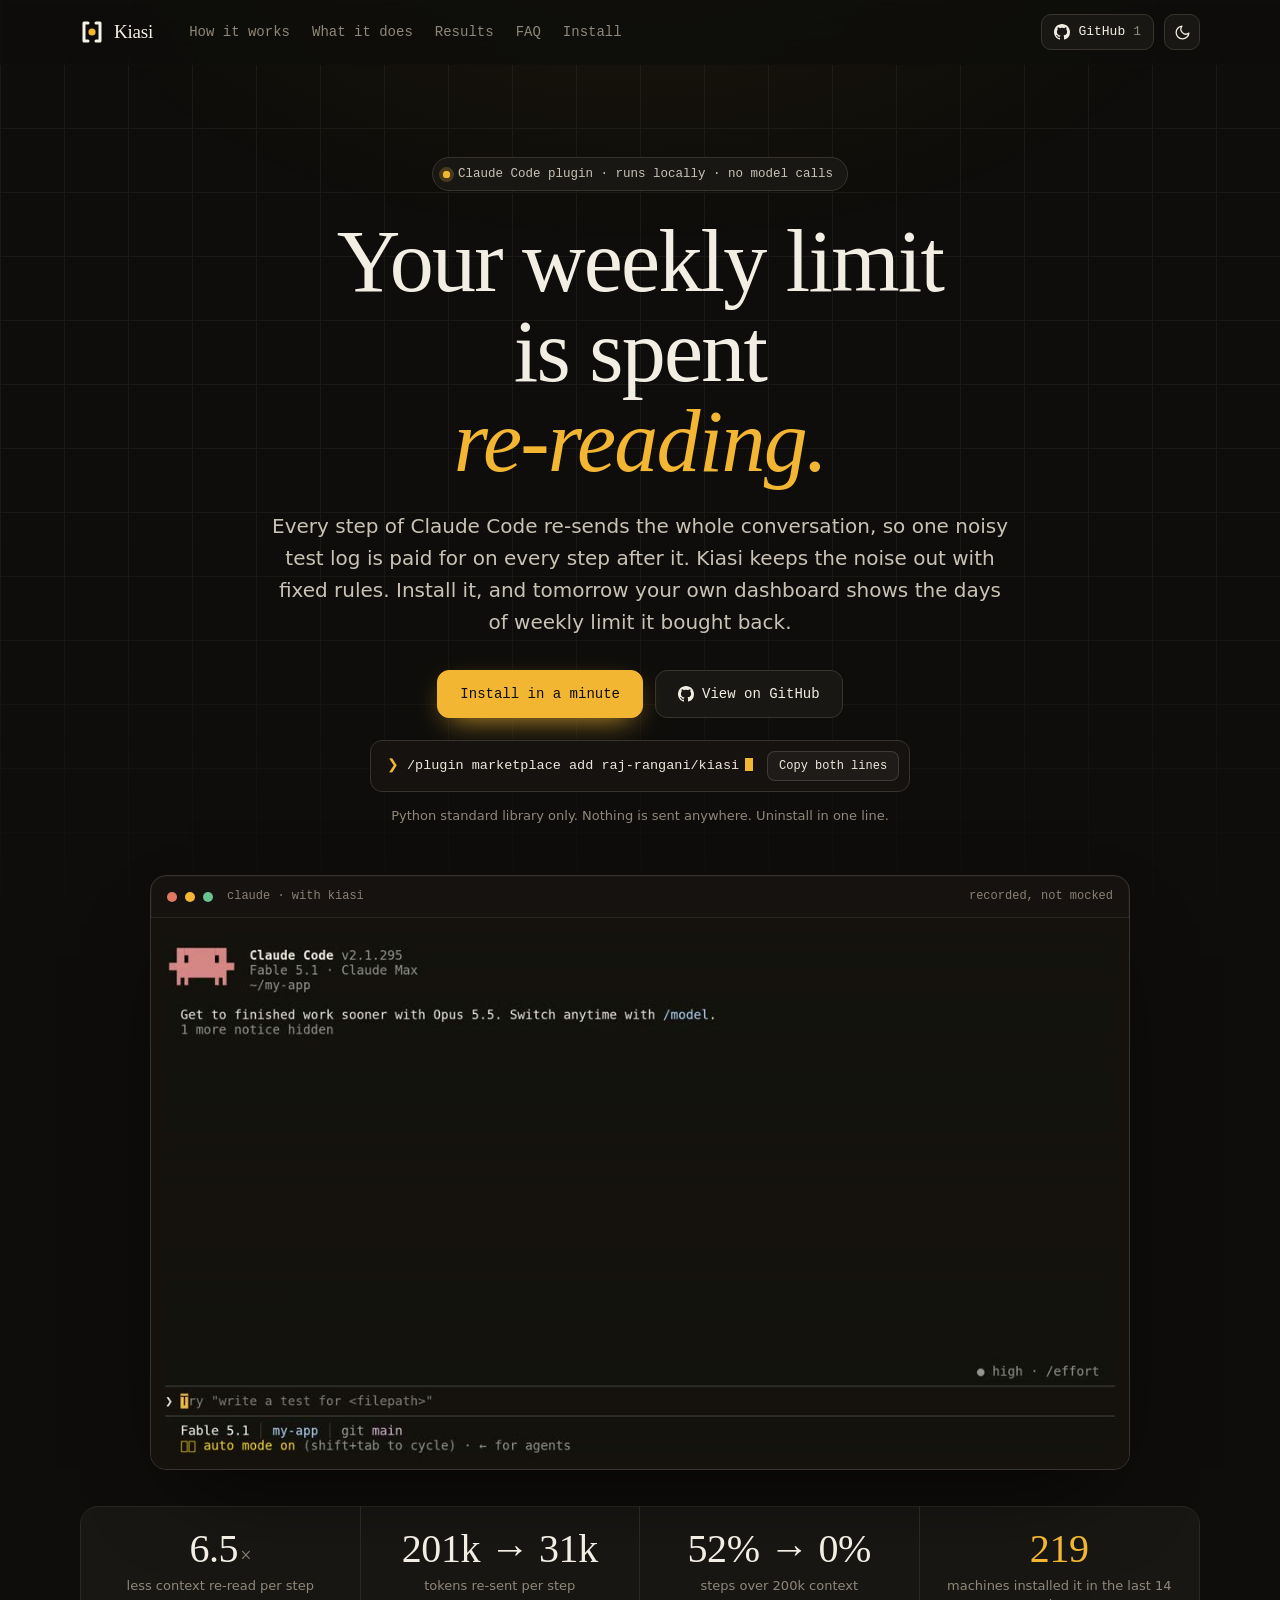
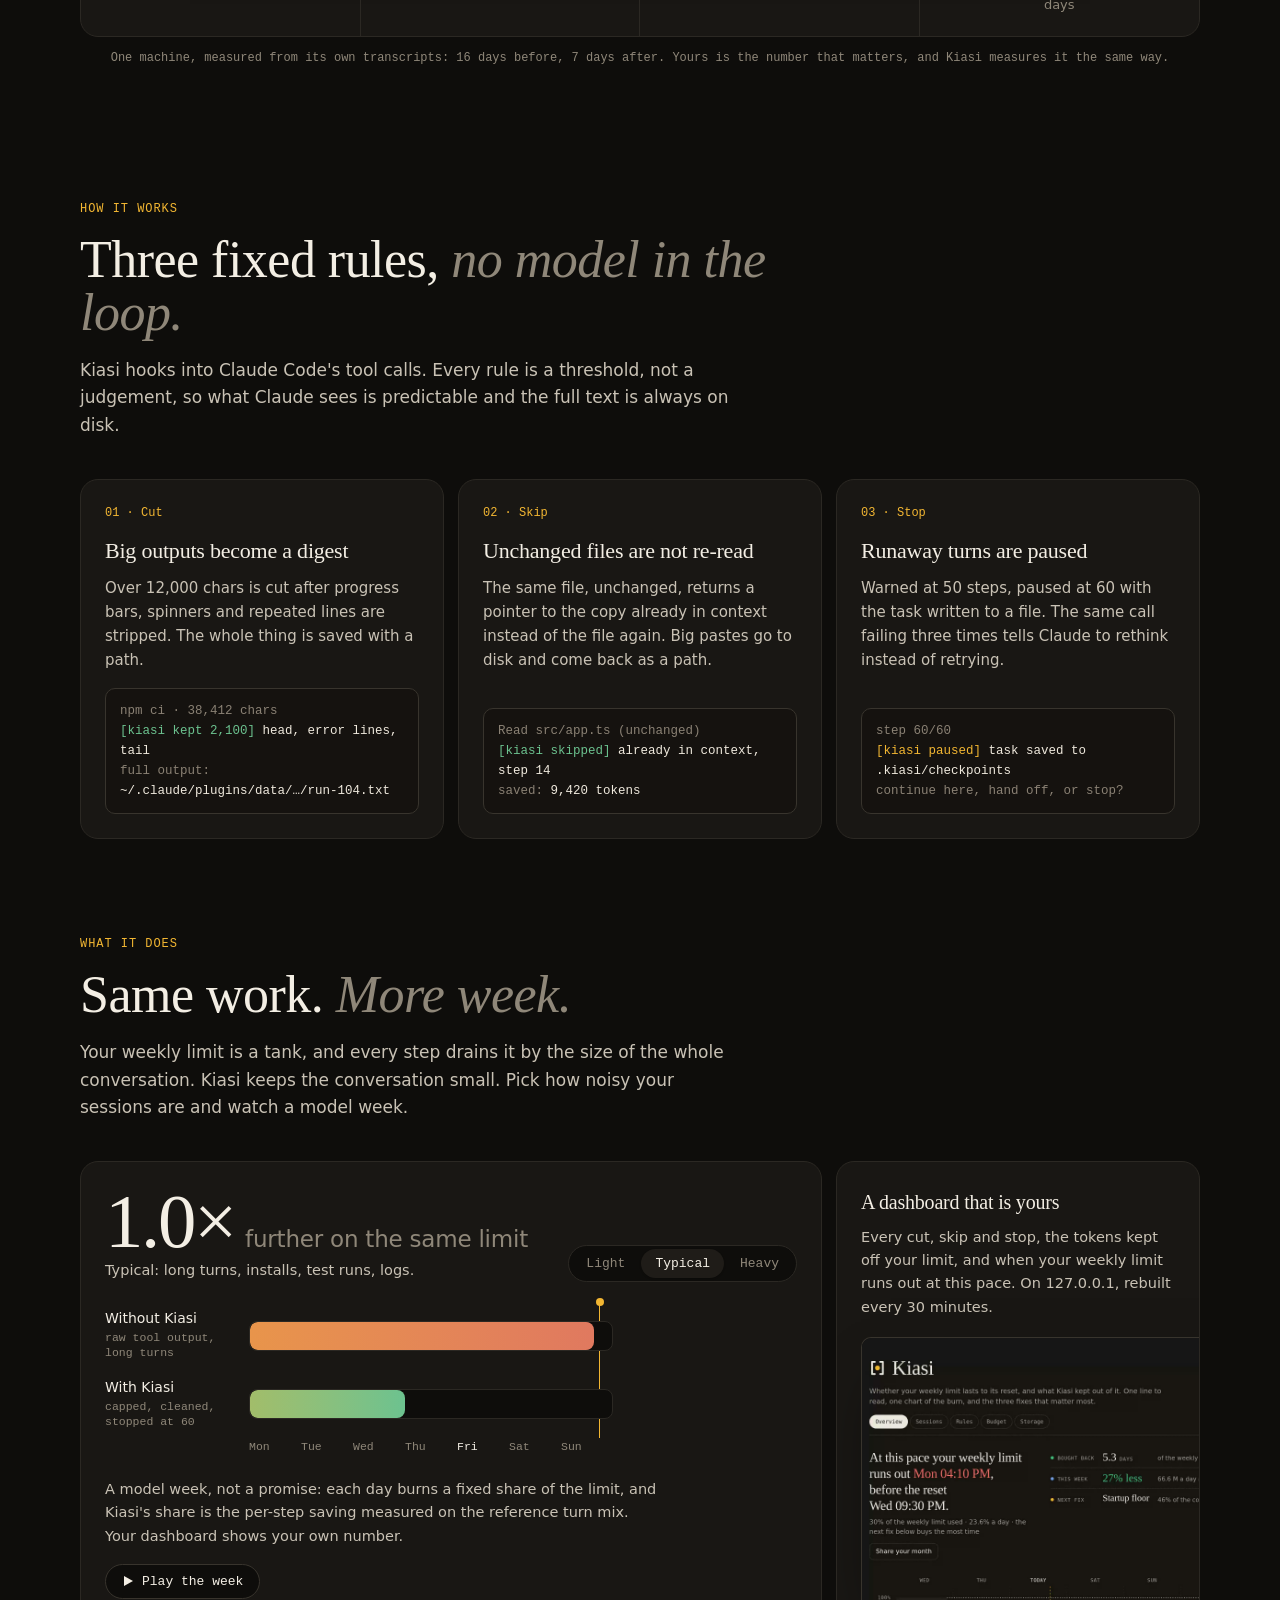
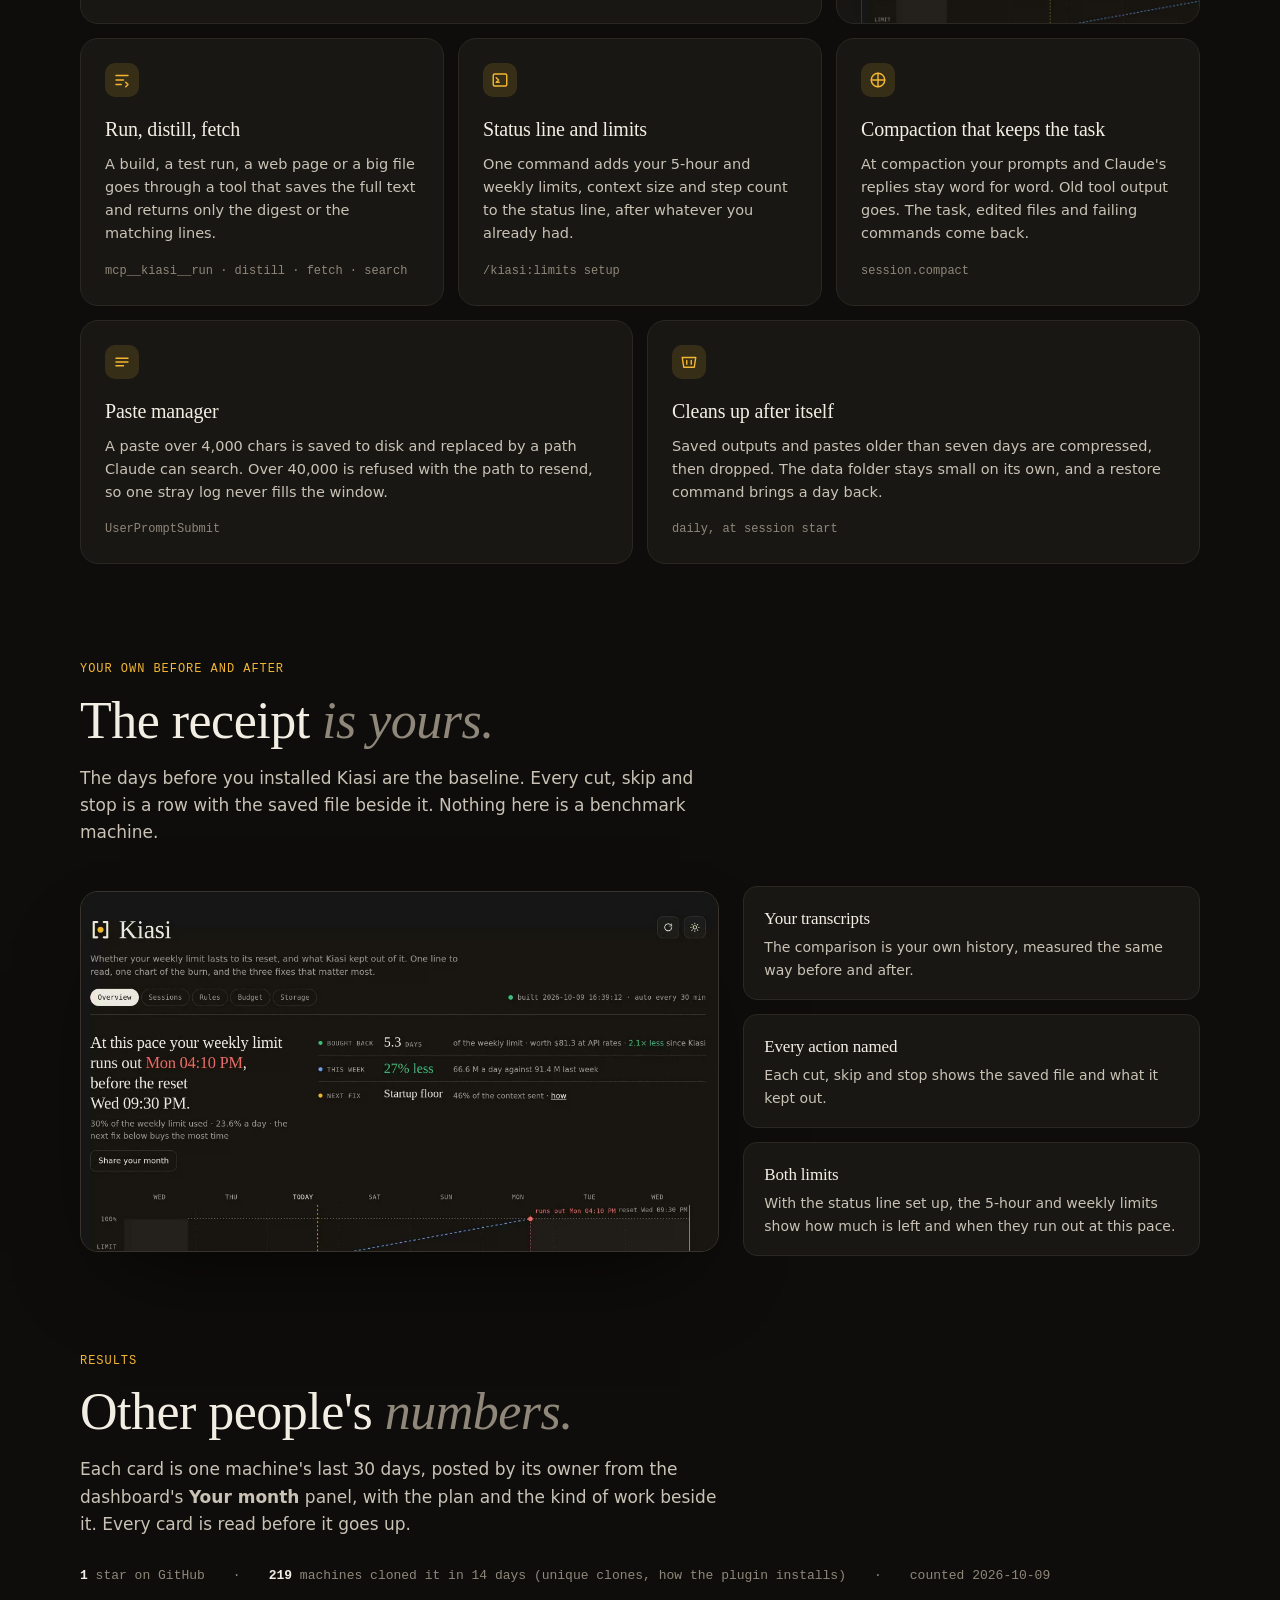
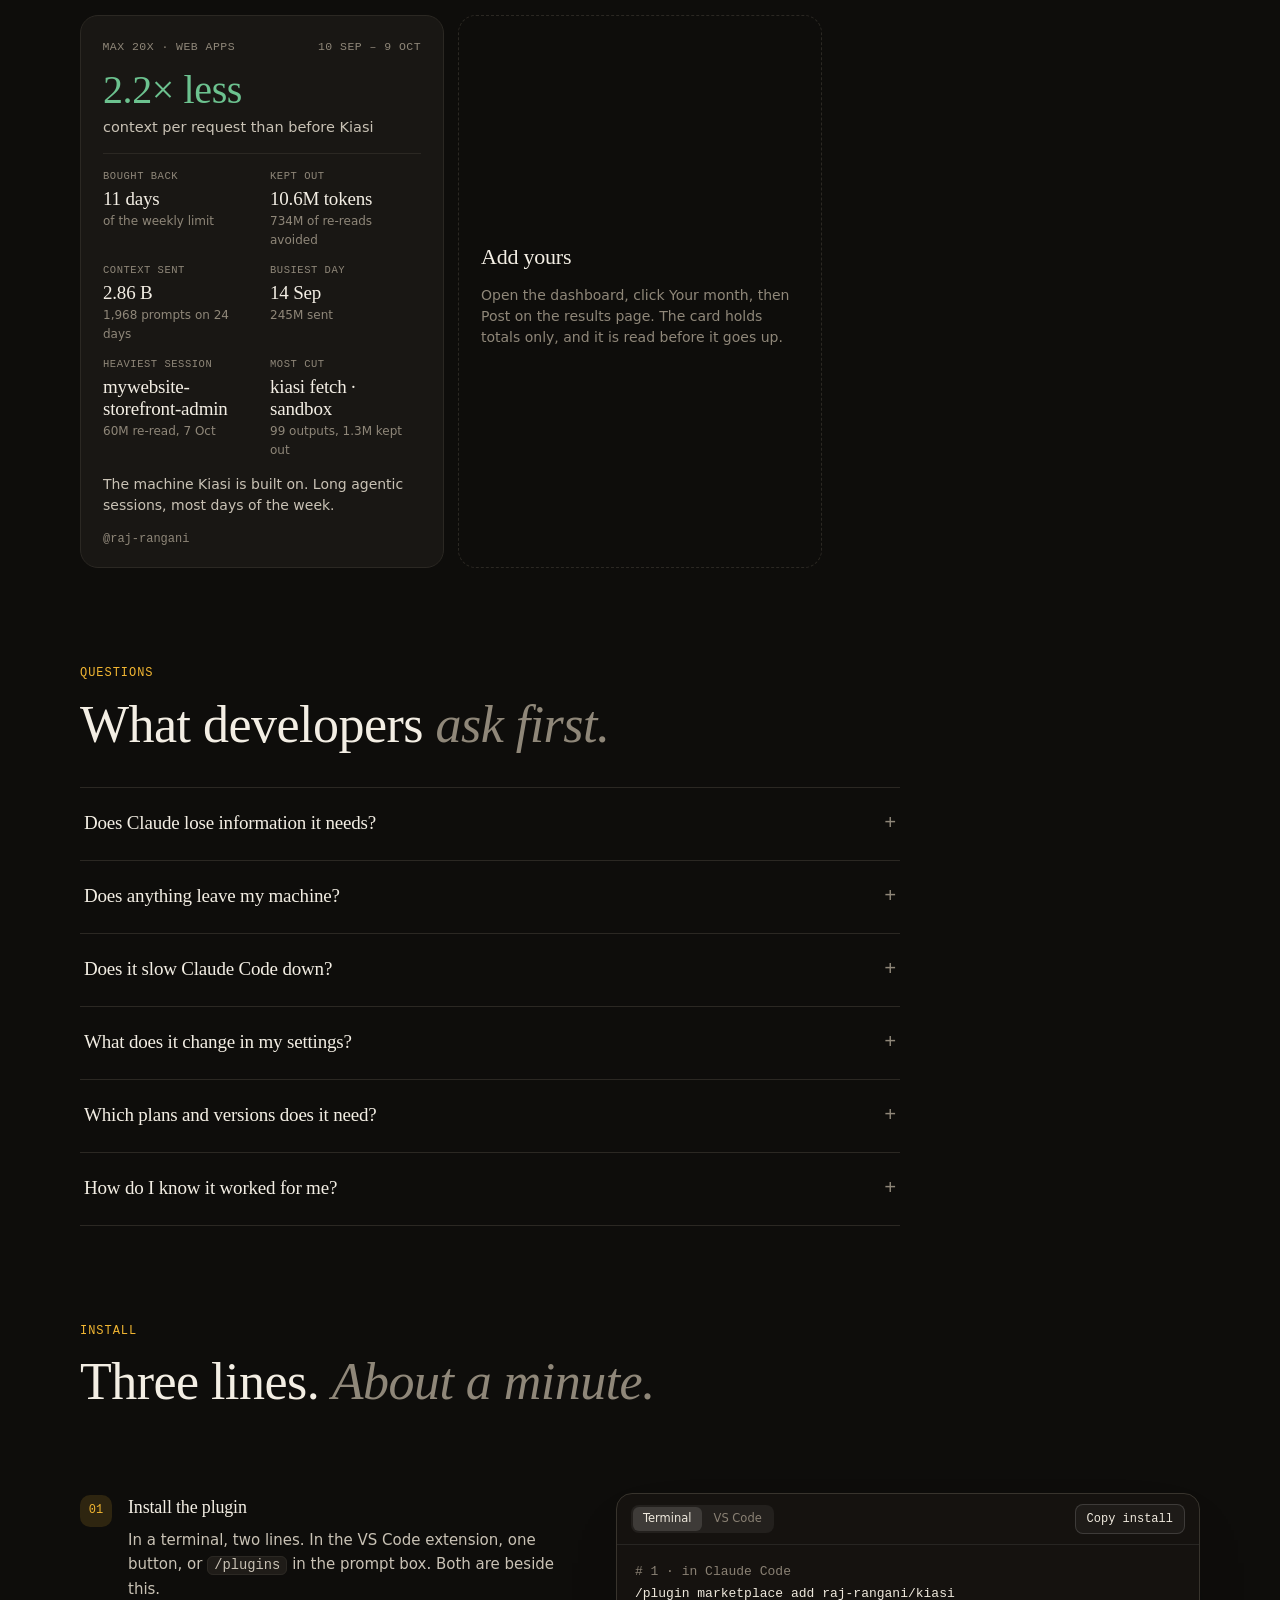
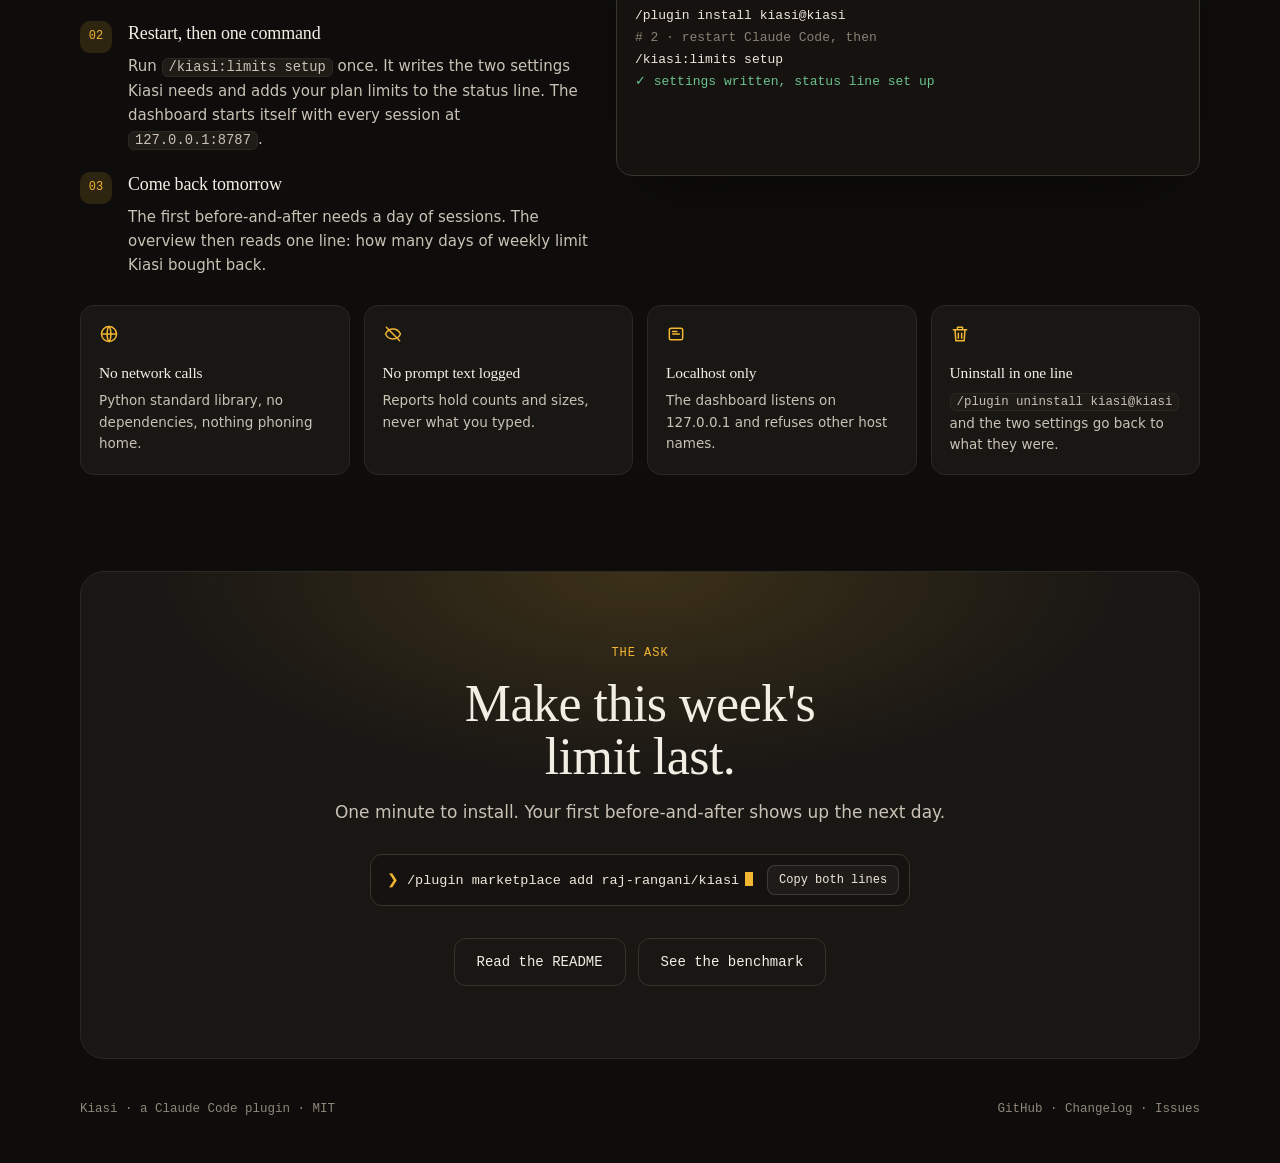
==== commit b44d2ab8: "Landing page: serif display type back, micro-animations, dashboard video in both themes Type returns" ====
--- a/docs/index.html
+++ b/docs/index.html
@@ -10,18 +10,15 @@
 <meta property="og:type" content="website">
 <meta property="og:image" content="https://raj-rangani.github.io/kiasi/demo-poster.jpg">
 <link rel="icon" href="mark.svg" type="image/svg+xml">
-<link rel="preconnect" href="https://fonts.googleapis.com">
-<link rel="preconnect" href="https://fonts.gstatic.com" crossorigin>
-<link rel="stylesheet" href="https://fonts.googleapis.com/css2?family=Inter+Tight:wght@500;600;700&family=Inter:wght@400;500;600&family=JetBrains+Mono:wght@400;500&display=swap">
 <style>
 :root {
   --bg: #0e0d0b; --bg2: #141210; --card: #191714; --card2: #1f1c18; --rule: #2b2823; --rule2: #38342d;
   --ink: #f3eee4; --ink2: #c9c2b5; --muted: #8f8779; --accent: #f2b632; --accent-ink: #0e0d0b;
   --good: #6cc28f; --bad: #e0795f; --blue: #6ea1ea;
   --term: #15120f; --term-ink: #efe9dd; --term-dim: #8a8174;
-  --sans: "Inter", system-ui, -apple-system, "Segoe UI", Roboto, sans-serif;
-  --display: "Inter Tight", "Inter", system-ui, sans-serif;
-  --mono: "JetBrains Mono", ui-monospace, "SF Mono", Menlo, Consolas, monospace;
+  --sans: system-ui, -apple-system, "Segoe UI", Roboto, sans-serif;
+  --display: Georgia, "Times New Roman", serif;
+  --mono: ui-monospace, "SF Mono", Menlo, Consolas, monospace;
   --ease: cubic-bezier(.2,.7,.2,1);
   --r: 18px;
   color-scheme: dark;
@@ -71,8 +68,8 @@
 .hero { padding: 92px 0 36px; text-align: center; }
 .pill { display: inline-flex; align-items: center; gap: 8px; font-family: var(--mono); font-size: 12.5px; color: var(--ink2); border: 1px solid var(--rule2); background: var(--card); border-radius: 999px; padding: 6px 14px 6px 10px; }
 .pill i { width: 7px; height: 7px; border-radius: 50%; background: var(--accent); box-shadow: 0 0 0 4px color-mix(in srgb, var(--accent) 22%, transparent); }
-h1 { font-family: var(--display); font-weight: 700; font-size: clamp(44px, 8.2vw, 104px); line-height: .98; letter-spacing: -0.035em; margin: 26px auto 0; max-width: 14ch; }
-h1 em { font-style: normal; color: var(--accent); }
+h1 { font-family: var(--display); font-weight: 400; font-size: clamp(42px, 7.2vw, 88px); line-height: 1.02; letter-spacing: -0.02em; margin: 26px auto 0; max-width: 14ch; }
+h1 em { font-style: italic; color: var(--accent); white-space: nowrap; }
 .lede { font-size: clamp(17px, 2vw, 20px); color: var(--ink2); max-width: 58ch; margin: 24px auto 0; }
 .cta { display: flex; justify-content: center; gap: 12px; flex-wrap: wrap; margin-top: 32px; }
 .btn { display: inline-flex; align-items: center; gap: 8px; height: 48px; padding: 0 22px; border-radius: 12px; border: 1px solid var(--rule2); background: var(--card); color: var(--ink); font-weight: 500; font-size: 15px; transition: transform .2s var(--ease), border-color .2s, box-shadow .2s; }
@@ -103,7 +100,8 @@
 .belt > div:last-child { border-right: 0; }
 .belt b { display: block; font-family: var(--display); font-weight: 600; font-size: clamp(28px, 3.4vw, 40px); line-height: 1; letter-spacing: -0.03em; }
 .belt b small { font-size: .5em; color: var(--muted); font-weight: 500; margin-left: 2px; }
-.belt span { display: block; margin-top: 8px; font-size: 13px; color: var(--muted); line-height: 1.4; }
+.belt > div > span { display: block; margin-top: 8px; font-size: 13px; color: var(--muted); line-height: 1.4; }
+.belt b { white-space: nowrap; }
 .belt .live b { color: var(--accent); }
 .beltnote { font-family: var(--mono); font-size: 12px; color: var(--muted); margin: 12px 4px 0; }
 @media (max-width: 760px) { .belt { grid-template-columns: 1fr 1fr; } .belt > div:nth-child(2) { border-right: 0; } .belt > div:nth-child(-n+2) { border-bottom: 1px solid var(--rule); } }
@@ -113,7 +111,7 @@
 .head { max-width: 760px; }
 .eyebrow { font-family: var(--mono); font-size: 12px; letter-spacing: .08em; text-transform: uppercase; color: var(--accent); margin: 0 0 14px; }
 .h2 { font-family: var(--display); font-weight: 600; font-size: clamp(32px, 4.6vw, 52px); line-height: 1.02; letter-spacing: -0.03em; margin: 0; }
-.h2 em { font-style: normal; color: var(--muted); }
+.h2 em { font-style: italic; color: var(--muted); }
 .sub { font-size: 17px; color: var(--ink2); margin: 18px 0 0; max-width: 60ch; }
 
 /* how: three steps */
@@ -139,17 +137,17 @@
 .t-sim { grid-column: span 4; }
 .t-dash { grid-column: span 2; padding: 0; }
 .t-dash .in { padding: 24px 24px 0; }
-.t-dash img { display: block; width: 130%; max-width: none; margin: 18px 0 0 24px; border-radius: 10px 0 0 0; border: 1px solid var(--rule2); border-right: 0; border-bottom: 0; box-shadow: 0 20px 60px -30px rgba(0,0,0,.8); }
+.t-dash video { display: block; flex: 1 1 0px; min-height: 0; height: auto; width: 130%; max-width: none; margin: 18px 0 0 24px; object-fit: cover; object-position: left top; border-radius: 10px 0 0 0; border: 1px solid var(--rule2); border-right: 0; border-bottom: 0; box-shadow: 0 20px 60px -30px rgba(0,0,0,.8); }
 .t-2 { grid-column: span 2; }
 .t-3 { grid-column: span 3; }
 @media (max-width: 960px) { .t-sim { grid-column: span 6; } .t-dash, .t-2, .t-3 { grid-column: span 3; } }
-@media (max-width: 640px) { .bento { grid-template-columns: 1fr; } .t-sim, .t-dash, .t-2, .t-3 { grid-column: span 1; } }
+@media (max-width: 640px) { .t-dash video { flex: none; width: 100%; margin: 18px 0 0; aspect-ratio: 2200 / 1240; border-radius: 10px; border-right: 1px solid var(--rule2); border-bottom: 1px solid var(--rule2); } .cmd { flex-wrap: wrap; justify-content: center; } .cmd span { white-space: normal; overflow: visible; overflow-wrap: anywhere; text-align: left; } .cmd span::after { display: none; } .term .bar span { display: none; } .pill { white-space: nowrap; font-size: 11px; } .bento { grid-template-columns: 1fr; } .t-sim, .t-dash, .t-2, .t-3 { grid-column: span 1; } }
 
 /* week simulator */
 .sim { position: relative; }
 .simtop { display: flex; justify-content: space-between; align-items: flex-end; gap: 18px; flex-wrap: wrap; }
-.big { font-family: var(--display); font-weight: 700; font-size: clamp(48px, 6vw, 84px); line-height: .95; letter-spacing: -0.04em; margin: 0; }
-.big small { font-size: .3em; color: var(--muted); letter-spacing: -0.01em; margin-left: 10px; font-weight: 500; }
+.tile p.big { font-family: var(--display); font-weight: 400; color: var(--ink); font-size: clamp(48px, 6vw, 84px); line-height: .95; letter-spacing: -0.03em; margin: 0; }
+.tile p.big small { font-size: .3em; color: var(--muted); letter-spacing: -0.01em; margin-left: 10px; font-weight: 400; font-family: var(--sans); }
 .bigcap { color: var(--muted); font-size: 14px; margin: 10px 0 0; }
 .modes { display: inline-flex; background: var(--bg); border: 1px solid var(--rule); border-radius: 999px; padding: 3px; gap: 2px; }
 .mode { font: 500 13px/1 var(--sans); padding: 8px 14px; border-radius: 999px; border: 0; background: transparent; color: var(--muted); cursor: pointer; transition: color .2s, background .2s; }
@@ -184,7 +182,7 @@
 /* proof */
 .proof { margin-top: 40px; display: grid; grid-template-columns: 1.4fr 1fr; gap: 24px; align-items: center; }
 .shot { border-radius: var(--r); overflow: hidden; border: 1px solid var(--rule2); box-shadow: 0 40px 90px -40px rgba(0,0,0,.8); background: var(--card); }
-.shot img { display: block; width: 100%; height: auto; }
+.shot video { display: block; width: 100%; height: auto; }
 .proof3 { display: grid; gap: 14px; }
 .proof3 > div { padding: 18px 20px; border: 1px solid var(--rule); border-radius: 14px; background: var(--card); }
 .proof3 b { display: block; font-family: var(--display); font-weight: 600; font-size: 17px; letter-spacing: -0.01em; }
@@ -259,6 +257,55 @@
 .fin .cmd { margin-top: 28px; }
 .foot { display: flex; justify-content: space-between; gap: 16px; flex-wrap: wrap; padding: 40px 0 48px; font-family: var(--mono); font-size: 12.5px; color: var(--muted); }
 
+/* type: serif display at regular weight, mono for controls */
+.h2, .brand, .big, .belt b, .how h3, .tile h3, .proof3 b, .rcard .rhead b, .rcard .rrows b, .rcard.add b, .faq summary, .steps b, .trust2 b { font-weight: 400; letter-spacing: -0.01em; }
+.btn, .nav, .ghbtn, .mode, .play, .copy, .tab, .pill { font-family: var(--mono); }
+.btn { font-size: 14px; }
+
+/* micro-animations */
+@keyframes rise { from { opacity: 0; transform: translateY(14px); } to { opacity: 1; transform: none; } }
+@keyframes blink { 50% { opacity: 0; } }
+@keyframes ping { 0% { transform: scale(1); opacity: .6; } 100% { transform: scale(2.6); opacity: 0; } }
+@keyframes pop { 0% { transform: scale(1); } 40% { transform: scale(1.12); } 100% { transform: scale(1); } }
+@keyframes spin { to { transform: rotate(360deg); } }
+.hero > .pill, .hero > h1, .hero > .lede, .hero > .cta, .hero > .cmd, .hero > .fine, .hero > .stage { animation: rise .8s var(--ease) both; }
+.hero > h1 { animation-delay: .08s; } .hero > .lede { animation-delay: .16s; } .hero > .cta { animation-delay: .24s; } .hero > .cmd { animation-delay: .32s; } .hero > .fine { animation-delay: .38s; } .hero > .stage { animation-delay: .46s; animation-duration: 1s; }
+.pill i { position: relative; }
+.pill i::after { content: ""; position: absolute; inset: 0; border-radius: 50%; background: var(--accent); animation: ping 2.2s var(--ease) infinite; }
+.cmd span::after { content: ""; display: inline-block; width: 8px; height: 1em; margin-left: 6px; vertical-align: -2px; background: var(--accent); animation: blink 1.1s steps(1) infinite; }
+.btn.primary { position: relative; overflow: hidden; }
+.btn.primary::after { content: ""; position: absolute; top: -20%; bottom: -20%; left: -60%; width: 40%; background: linear-gradient(100deg, transparent, rgba(255,255,255,.55), transparent); transform: skewX(-18deg) translateX(0); transition: transform .7s var(--ease); }
+.btn.primary:hover::after { transform: skewX(-18deg) translateX(420%); }
+.btn:active { transform: translateY(0) scale(.98); }
+.tile, .how > div, .proof3 > div, .rcard, .trust2 > div, .belt > div { position: relative; transition: transform .35s var(--ease), border-color .35s, box-shadow .35s; }
+.tile::before, .how > div::before, .rcard::before, .proof3 > div::before, .trust2 > div::before { content: ""; position: absolute; inset: 0; border-radius: inherit; pointer-events: none; opacity: 0; transition: opacity .4s; background: radial-gradient(260px circle at var(--mx, 50%) var(--my, 50%), color-mix(in srgb, var(--accent) 12%, transparent), transparent 65%); }
+.tile:hover::before, .how > div:hover::before, .rcard:hover::before, .proof3 > div:hover::before, .trust2 > div:hover::before { opacity: 1; }
+.tile:hover, .how > div:hover, .rcard:hover, .proof3 > div:hover, .trust2 > div:hover { transform: translateY(-3px); border-color: var(--rule2); box-shadow: 0 18px 40px -24px rgba(0,0,0,.6); }
+.belt > div:hover b { color: var(--accent); transition: color .3s; }
+.belt b { transition: color .3s; }
+.nav a { position: relative; transition: color .2s; }
+.nav a::after { content: ""; position: absolute; left: 0; right: 0; bottom: -6px; height: 1px; background: var(--accent); transform: scaleX(0); transform-origin: left; transition: transform .3s var(--ease); }
+.nav a:hover::after, .nav a.on::after { transform: scaleX(1); }
+.nav a.on { color: var(--ink); }
+.iconbtn svg { transition: transform .5s var(--ease); }
+.iconbtn.spin svg { animation: spin .6s var(--ease); }
+.iconbtn:hover svg { transform: rotate(20deg); }
+.copy.ok { animation: pop .4s var(--ease); }
+.faq .a { animation: rise .35s var(--ease) both; }
+.faq summary::after { transition: transform .3s var(--ease), color .2s; }
+.faq details[open] summary::after { color: var(--accent); }
+.mode, .tab, .play { transition: color .2s, background .2s, transform .2s var(--ease); }
+.mode:active, .tab:active, .play:active { transform: scale(.96); }
+.results .rcard { animation: rise .6s var(--ease) both; animation-delay: calc(var(--i, 0) * 70ms); }
+.term { transition: transform .6s var(--ease), box-shadow .6s; }
+.term:hover { box-shadow: 0 50px 110px -40px rgba(0,0,0,.85), 0 0 0 1px color-mix(in srgb, var(--accent) 30%, transparent); }
+.t-dash video, .shot video { display: block; }
+@media (prefers-reduced-motion: reduce) {
+  .hero > *, .faq .a, .results .rcard, .pill i::after, .cmd span::after, .iconbtn.spin svg, .copy.ok { animation: none; }
+  .btn.primary::after { display: none; }
+  .tile:hover, .how > div:hover, .rcard:hover, .proof3 > div:hover, .trust2 > div:hover { transform: none; }
+}
+
 /* reveal */
 .reveal { opacity: 0; transform: translateY(14px); transition: opacity .6s var(--ease), transform .6s var(--ease); transition-delay: calc(var(--d, 0) * 90ms); }
 .reveal.in { opacity: 1; transform: none; }
@@ -294,7 +341,7 @@
 <main class="wrap">
   <div class="hero">
     <div class="pill"><i></i>Claude Code plugin · runs locally · no model calls</div>
-    <h1>Your weekly limit is spent <em>re-reading.</em></h1>
+    <h1>Your weekly limit is spent <em>re&#8209;reading.</em></h1>
     <p class="lede">Every step of Claude Code re-sends the whole conversation, so one noisy test log is paid for on every step after it. Kiasi keeps the noise out with fixed rules. Install it, and tomorrow your own dashboard shows the days of weekly limit it bought back.</p>
     <div class="cta">
       <a class="btn primary" href="#install">Install in a minute</a>
@@ -313,9 +360,9 @@
     </div>
 
     <div class="belt reveal">
-      <div><b>6.5<small>×</small></b><span>less context re-read per step</span></div>
-      <div><b>201k → 31k</b><span>tokens re-sent per step</span></div>
-      <div><b>52% → 0%</b><span>steps over 200k context</span></div>
+      <div><b><span data-count="6.5" data-dec="1">6.5</span><small>×</small></b><span>less context re-read per step</span></div>
+      <div><b><span data-count="201">201</span>k → <span data-count="31">31</span>k</b><span>tokens re-sent per step</span></div>
+      <div><b><span data-count="52">52</span>% → 0%</b><span>steps over 200k context</span></div>
       <div class="live"><b id="clones">—</b><span id="clones-cap">machines installed it in the last 14 days</span></div>
     </div>
     <p class="beltnote reveal">One machine, measured from its own transcripts: 16 days before, 7 days after. Yours is the number that matters, and Kiasi measures it the same way.</p>
@@ -382,7 +429,7 @@
       </div>
       <div class="tile t-dash reveal" style="--d:1">
         <div class="in"><h3>A dashboard that is yours</h3><p>Every cut, skip and stop, the tokens kept off your limit, and when your weekly limit runs out at this pace. On 127.0.0.1, rebuilt every 30 minutes.</p></div>
-        <img src="overview.webp" alt="The Kiasi dashboard overview: days of weekly limit bought back and the burn chart" loading="lazy">
+        <video class="dashvid" muted loop playsinline autoplay preload="metadata" data-dark="dash-dark.mp4" data-light="dash-light.mp4" data-poster-dark="dash-dark-poster.jpg" data-poster-light="dash-light-poster.jpg" width="2200" height="1240" aria-label="The Kiasi dashboard: the overview with days of weekly limit bought back, the costliest sessions and the budget view"></video>
       </div>
       <div class="tile t-2 reveal"><div class="ic"><svg viewBox="0 0 24 24"><path d="M4 6h16M4 12h10M4 18h7"/><path d="M17 15l3 3-3 3"/></svg></div><h3>Run, distill, fetch</h3><p>A build, a test run, a web page or a big file goes through a tool that saves the full text and returns only the digest or the matching lines.</p><code>mcp__kiasi__run · distill · fetch · search</code></div>
       <div class="tile t-2 reveal" style="--d:1"><div class="ic"><svg viewBox="0 0 24 24"><rect x="3" y="4" width="18" height="16" rx="2"/><path d="M7 15h4M7 9l3 3-3 3"/></svg></div><h3>Status line and limits</h3><p>One command adds your 5-hour and weekly limits, context size and step count to the status line, after whatever you already had.</p><code>/kiasi:limits setup</code></div>
@@ -399,7 +446,7 @@
       <p class="sub reveal" style="--d:1">The days before you installed Kiasi are the baseline. Every cut, skip and stop is a row with the saved file beside it. Nothing here is a benchmark machine.</p>
     </div>
     <div class="proof">
-      <div class="shot reveal"><img src="overview.webp" alt="The Kiasi dashboard: each step costs less than before, with avoided tokens per day" loading="lazy"></div>
+      <div class="shot reveal"><video class="dashvid" muted loop playsinline autoplay preload="metadata" data-dark="dash-dark.mp4" data-light="dash-light.mp4" data-poster-dark="dash-dark-poster.jpg" data-poster-light="dash-light-poster.jpg" width="2200" height="1240" aria-label="The Kiasi dashboard walked through in the page's current theme: overview, sessions and budget"></video></div>
       <div class="proof3">
         <div class="reveal" style="--d:1"><b>Your transcripts</b><span>The comparison is your own history, measured the same way before and after.</span></div>
         <div class="reveal" style="--d:2"><b>Every action named</b><span>Each cut, skip and stop shows the saved file and what it kept out.</span></div>
@@ -585,6 +632,63 @@
   document.getElementById('play').addEventListener('click', runWeek);
   seen(sim, runWeek, '0px 0px -30% 0px');
 
+
+  /* dashboard video follows the page theme */
+  var dashVids = document.querySelectorAll('video.dashvid');
+  var applyDash = function () {
+    var light = root.dataset.theme === 'light';
+    dashVids.forEach(function (v) {
+      var src = light ? v.dataset.light : v.dataset.dark, poster = light ? v.dataset.posterLight : v.dataset.posterDark;
+      if (v.getAttribute('src') === src) return;
+      var t = v.currentTime || 0;
+      v.poster = poster; v.src = src;
+      v.addEventListener('loadedmetadata', function once() { v.removeEventListener('loadedmetadata', once); try { v.currentTime = t; } catch (e) {} if (!still) v.play().catch(function () {}); });
+      if (still) { v.removeAttribute('autoplay'); v.controls = true; }
+    });
+  };
+  applyDash();
+  document.getElementById('theme').addEventListener('click', function () {
+    var b = this; b.classList.remove('spin'); void b.offsetWidth; b.classList.add('spin');
+    applyDash();
+  });
+
+  /* spotlight follows the pointer on cards */
+  if (!still && matchMedia('(hover: hover)').matches) {
+    document.addEventListener('pointermove', function (e) {
+      var el = e.target.closest && e.target.closest('.tile, .how > div, .rcard, .proof3 > div, .trust2 > div');
+      if (!el) return;
+      var r = el.getBoundingClientRect();
+      el.style.setProperty('--mx', (e.clientX - r.left) + 'px'); el.style.setProperty('--my', (e.clientY - r.top) + 'px');
+    }, { passive: true });
+  }
+
+  /* numbers count up when the belt shows */
+  var countUp = function (el) {
+    var to = parseFloat(el.dataset.count), dec = +(el.dataset.dec || 0), t0 = null;
+    if (isNaN(to)) return;
+    if (still) { el.textContent = to.toFixed(dec); return; }
+    var tick = function (now) {
+      if (!t0) t0 = now;
+      var p = Math.min(1, (now - t0) / 1100); p = 1 - Math.pow(1 - p, 3);
+      el.textContent = (to * p).toFixed(dec);
+      if (p < 1) requestAnimationFrame(tick); else el.textContent = to.toFixed(dec);
+    };
+    el.textContent = (0).toFixed(dec);
+    requestAnimationFrame(tick);
+  };
+  seen(document.querySelector('.belt'), function () { document.querySelectorAll('.belt [data-count]').forEach(countUp); }, '0px 0px -10% 0px');
+  window.kiasiCountUp = countUp;
+
+  /* the top bar underlines the section in view */
+  var links = document.querySelectorAll('.nav a[href^="#"]');
+  var targets = Array.prototype.map.call(links, function (a) { return document.querySelector(a.getAttribute('href')); });
+  var spy = function () {
+    var y = scrollY + innerHeight * 0.35, cur = -1;
+    targets.forEach(function (t, i) { if (t && t.offsetTop <= y) cur = i; });
+    links.forEach(function (a, i) { a.classList.toggle('on', i === cur); });
+  };
+  addEventListener('scroll', spy, { passive: true }); spy();
+
   /* install terminal */
   var tty = document.getElementById('tty'), ttycopy = document.getElementById('ttycopy');
   var showLines = function (pane) { pane.querySelectorAll('.t').forEach(function (l, i) { l.classList.remove('on'); setTimeout(function () { l.classList.add('on'); }, still ? 0 : 220 * i + 150); }); };
@@ -635,13 +739,14 @@
   var add = '<a class="rcard add" href="' + FORM + '"><b>Add yours</b><span>Open the dashboard, click Your month, then Post on the results page. The card holds totals only, and it is read before it goes up.</span></a>';
   fetch('results.json').then(function (r) { return r.json(); }).then(function (list) {
     grid.innerHTML = list.slice().reverse().map(card).join('') + add;
+    Array.prototype.forEach.call(grid.children, function (c, i) { c.style.setProperty('--i', i); });
   }).catch(function () { grid.innerHTML = add; });
   fetch('stats.json').then(function (r) { return r.json(); }).then(function (st) {
     var parts = [], stars = document.getElementById('stars'), clones = document.getElementById('clones'), cap = document.getElementById('clones-cap');
     if (st.stars != null) { parts.push('<span><b>' + esc(st.stars) + '</b> star' + (st.stars === 1 ? '' : 's') + ' on GitHub</span>'); stars.textContent = st.stars; stars.hidden = false; }
     if (st.unique_clones_14d != null) {
       parts.push('<span><b>' + esc(st.unique_clones_14d) + '</b> machines cloned it in 14 days <span title="Installing the plugin clones the repository, so unique clones are the closest public count of installs.">(unique clones, how the plugin installs)</span></span>');
-      clones.textContent = st.unique_clones_14d; cap.title = 'Unique clones of the repository in the last 14 days, the closest public count of installs.';
+      clones.dataset.count = st.unique_clones_14d; clones.textContent = st.unique_clones_14d; if (window.kiasiCountUp) window.kiasiCountUp(clones); cap.title = 'Unique clones of the repository in the last 14 days, the closest public count of installs.';
     } else { clones.parentNode.hidden = true; }
     if (st.traffic_as_of || st.updated) parts.push('<span>counted ' + esc(st.traffic_as_of || st.updated) + '</span>');
     if (!parts.length) return;
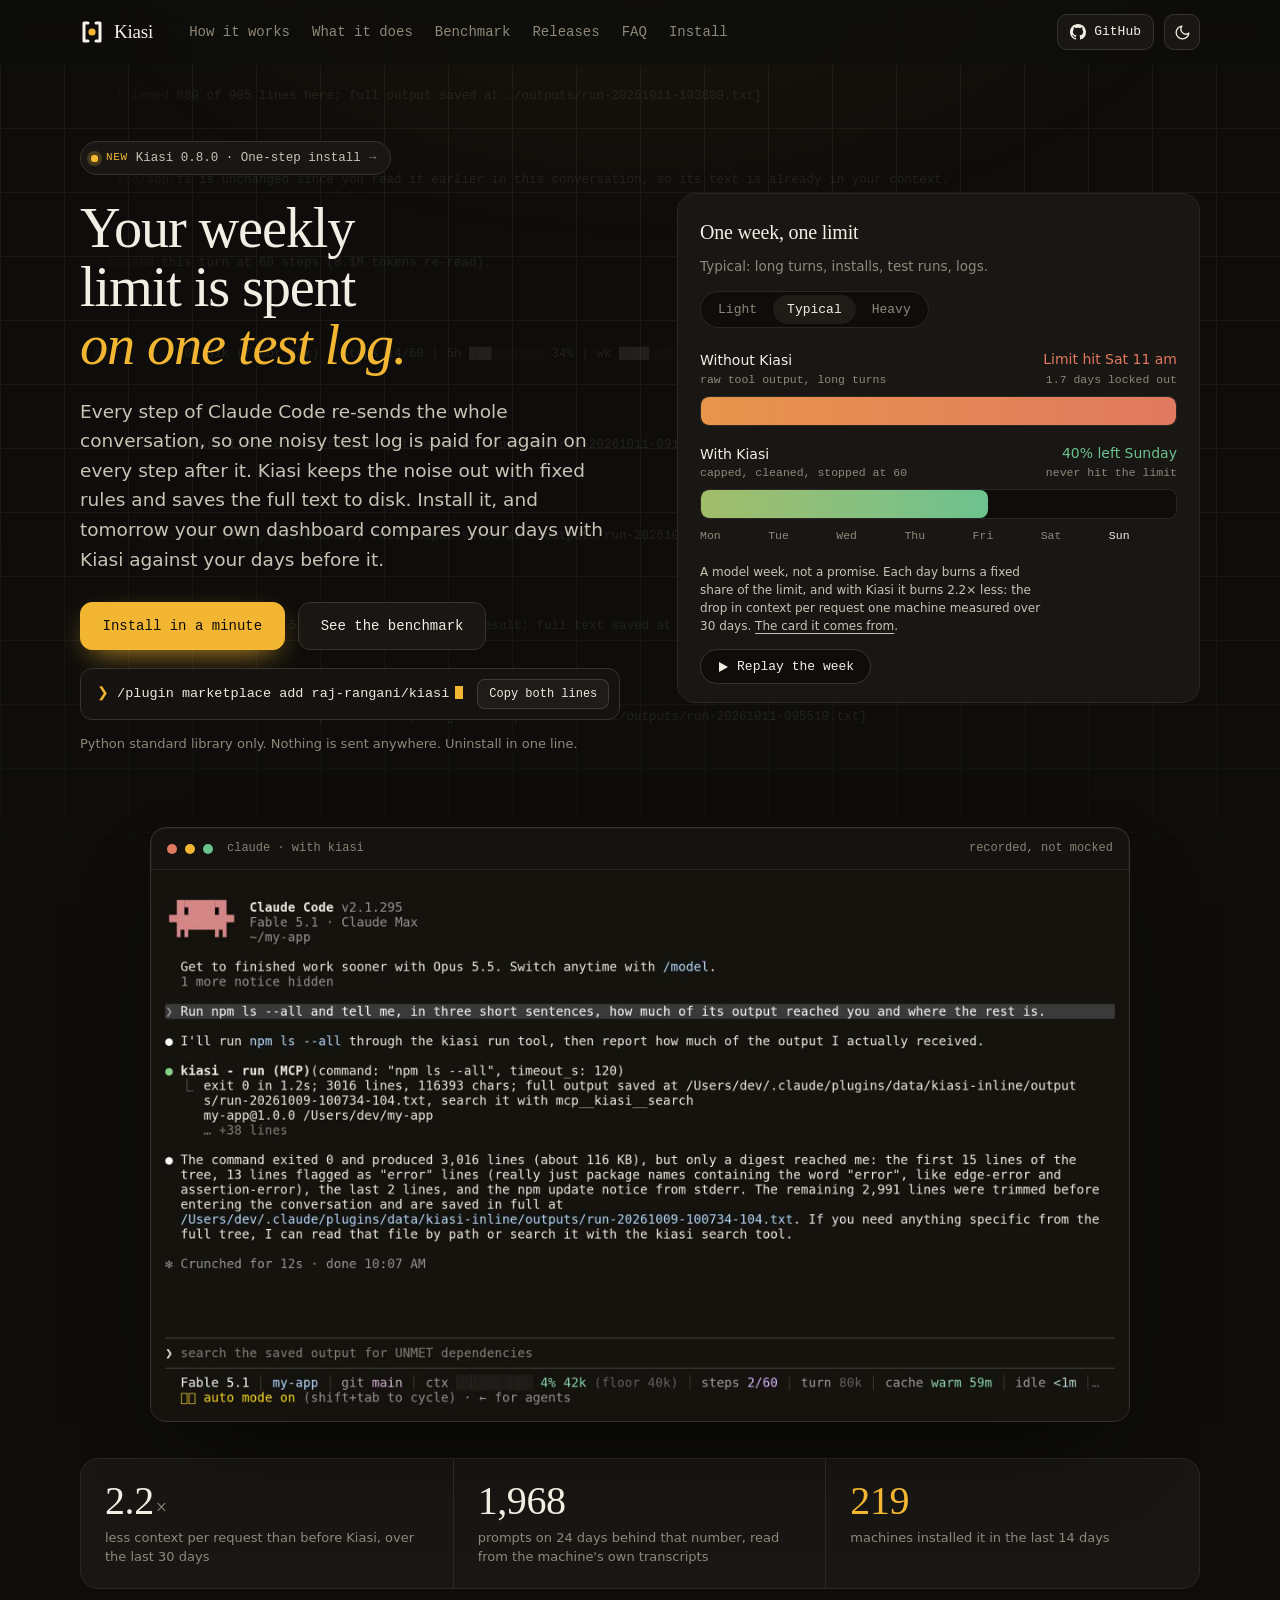
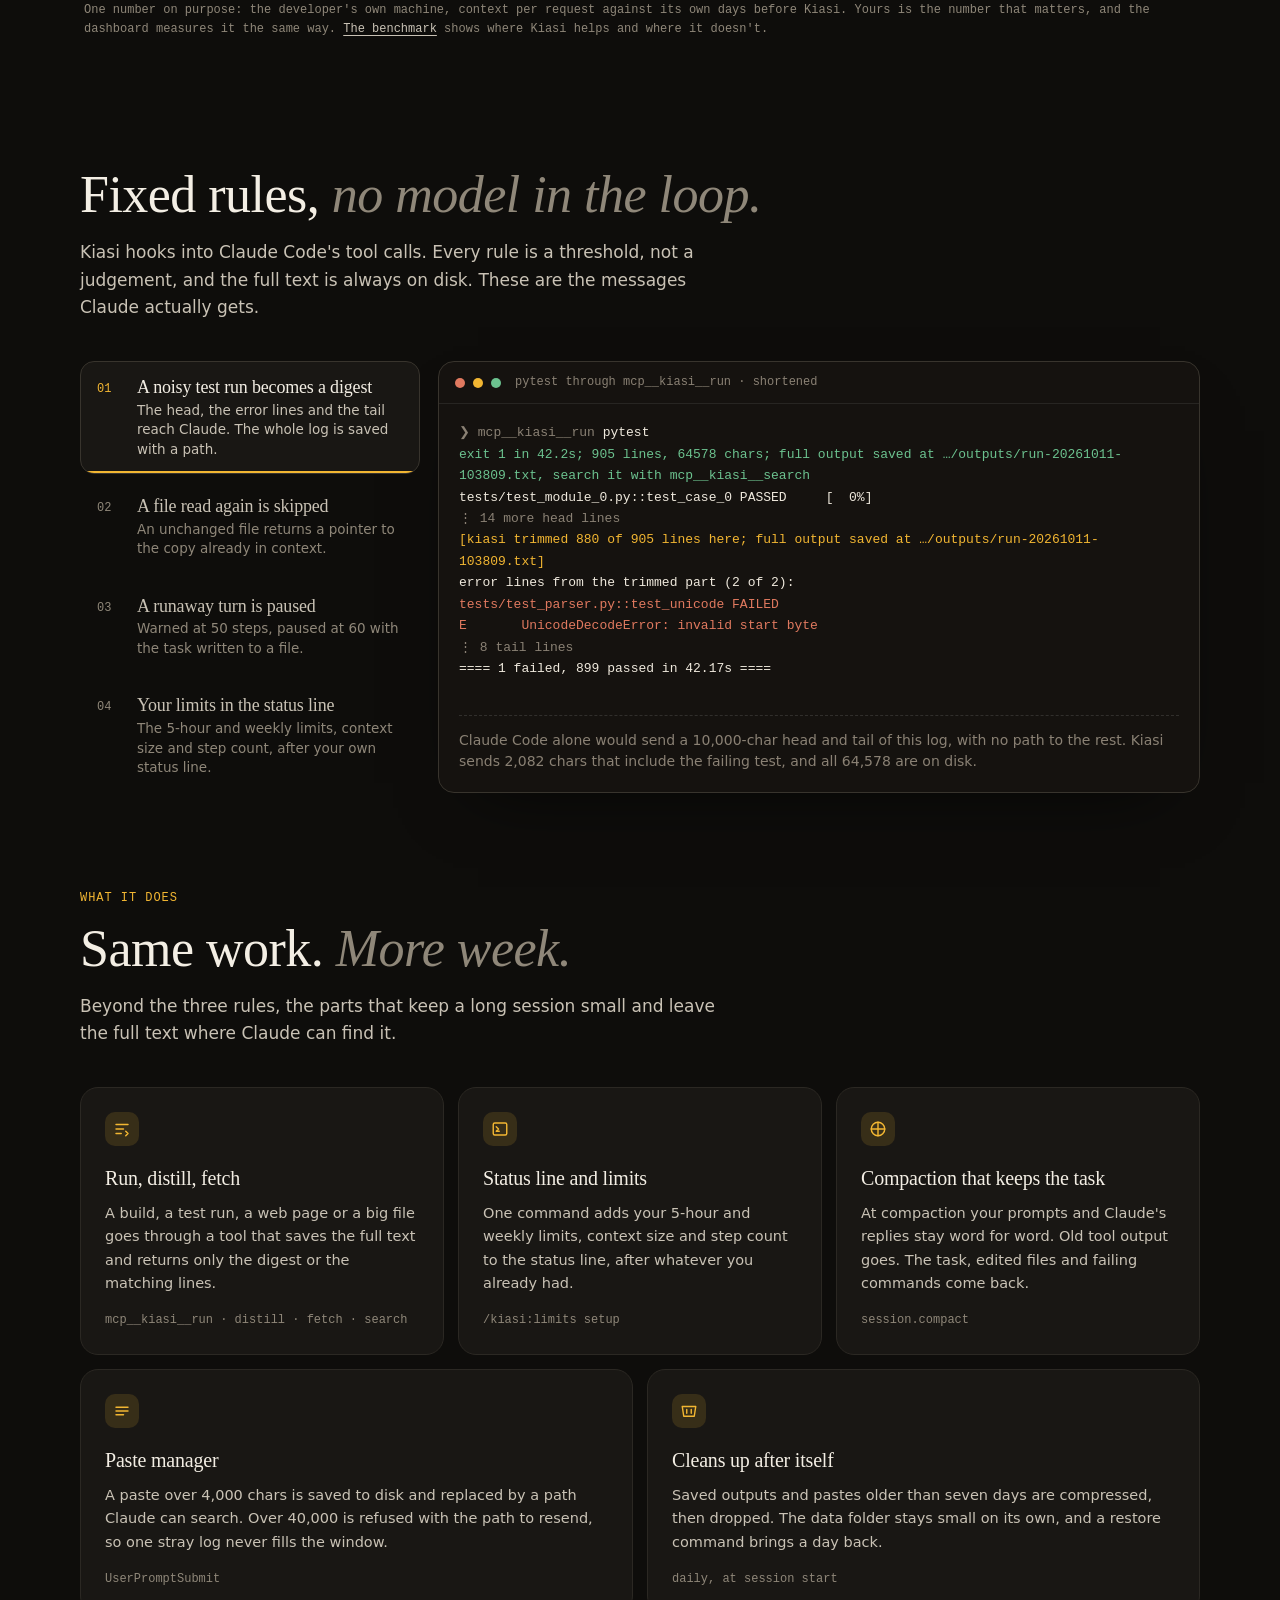
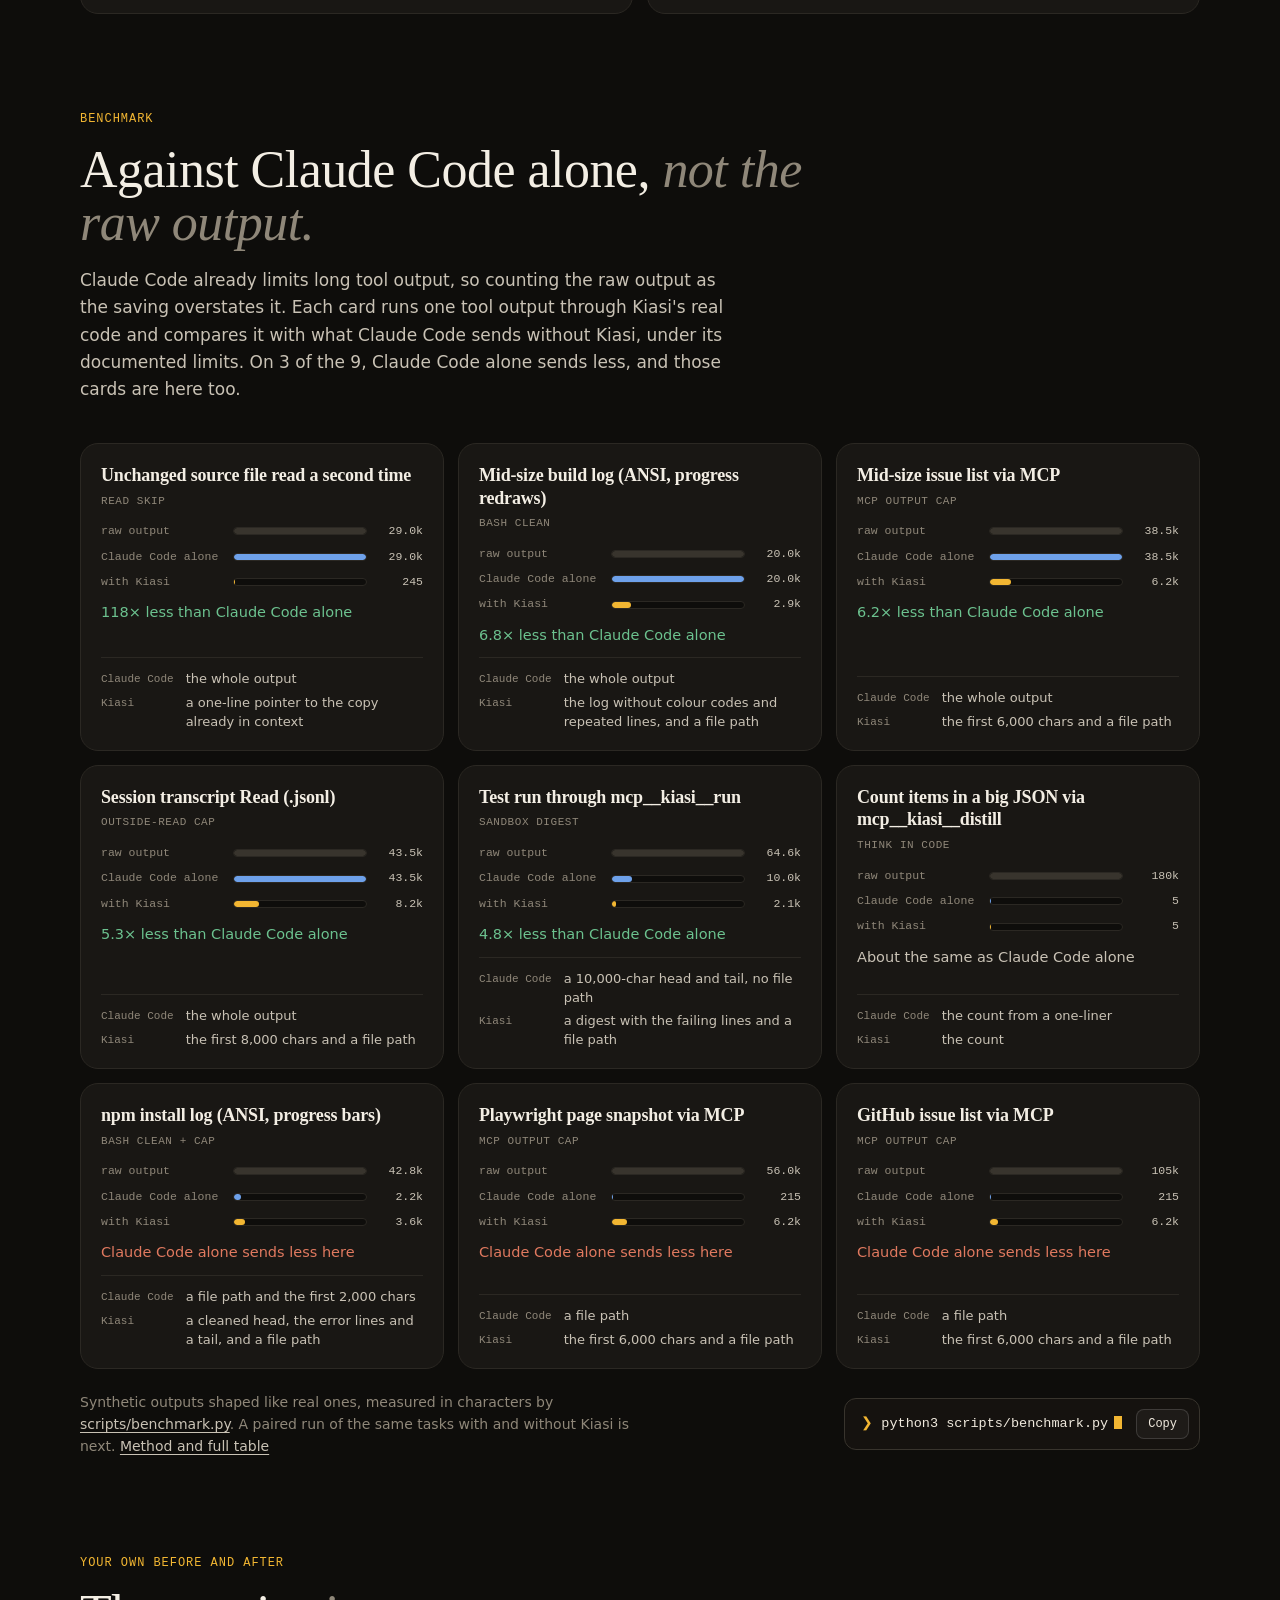
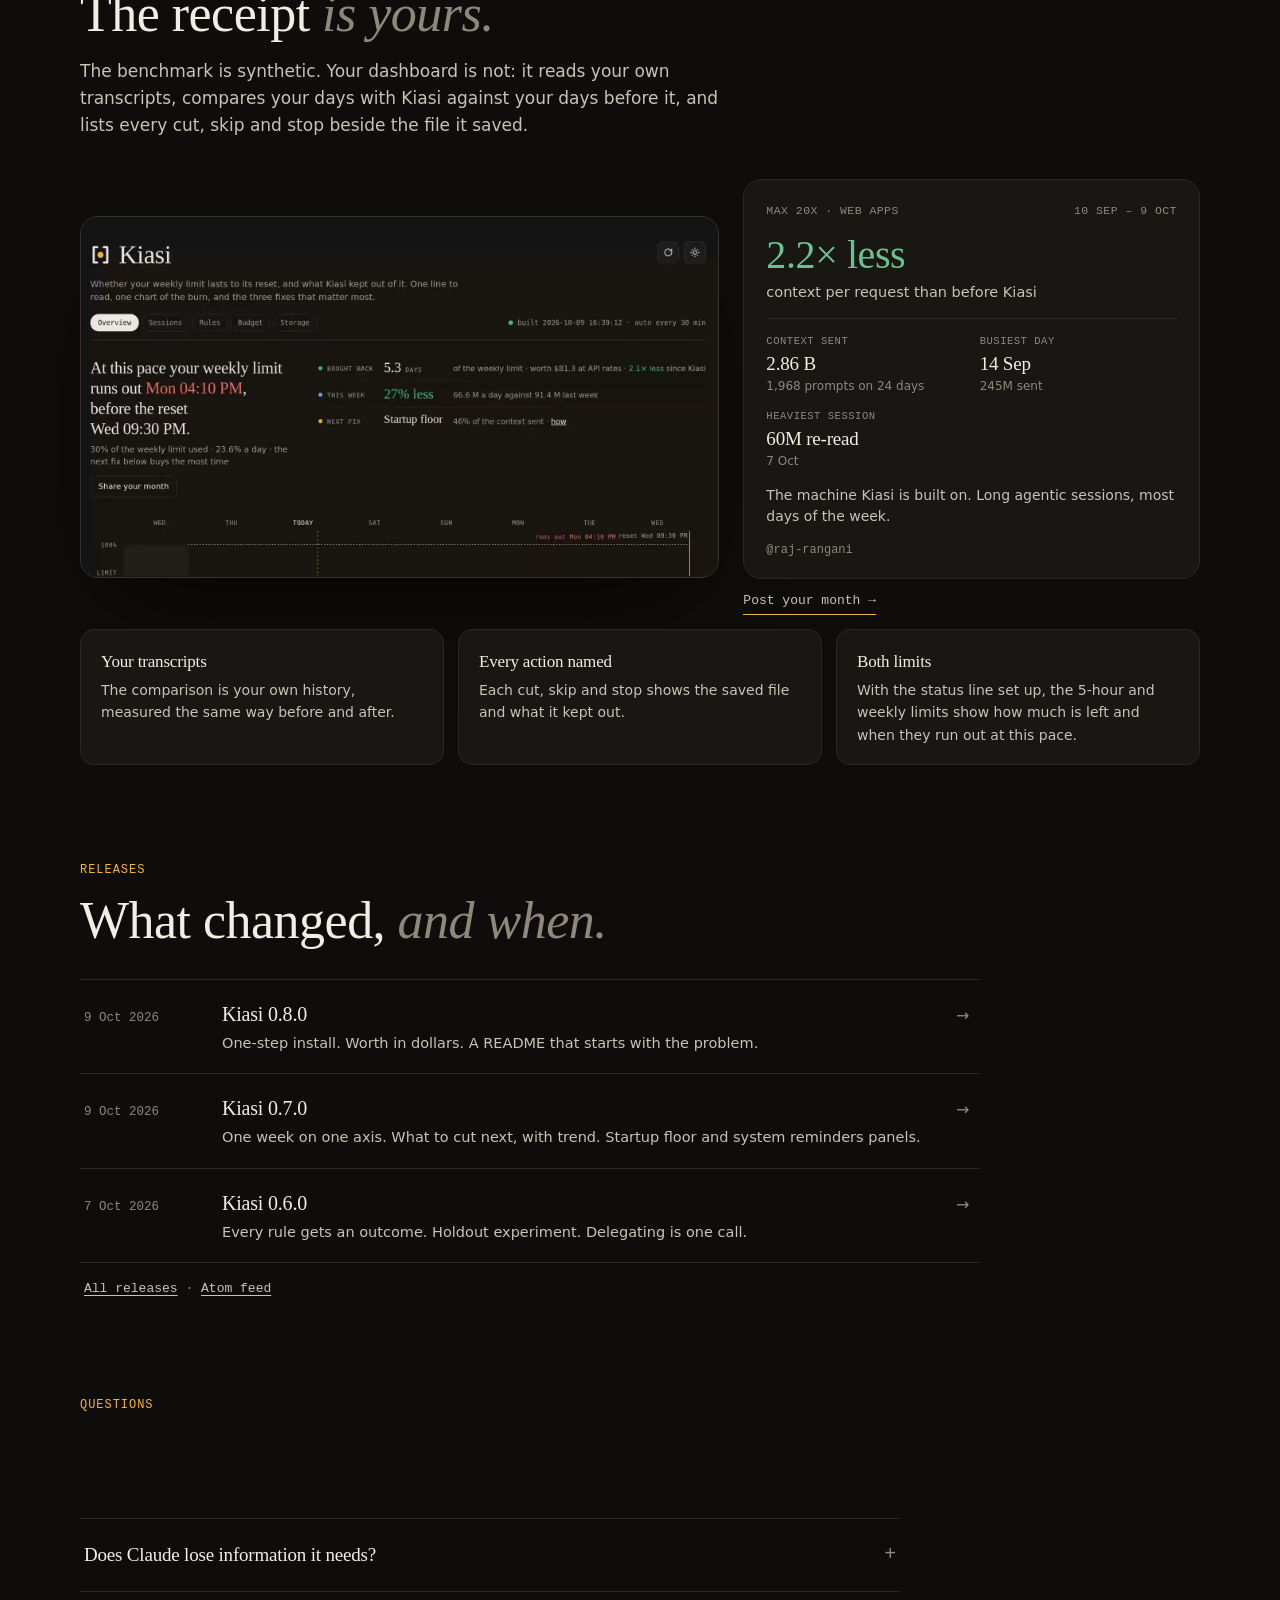
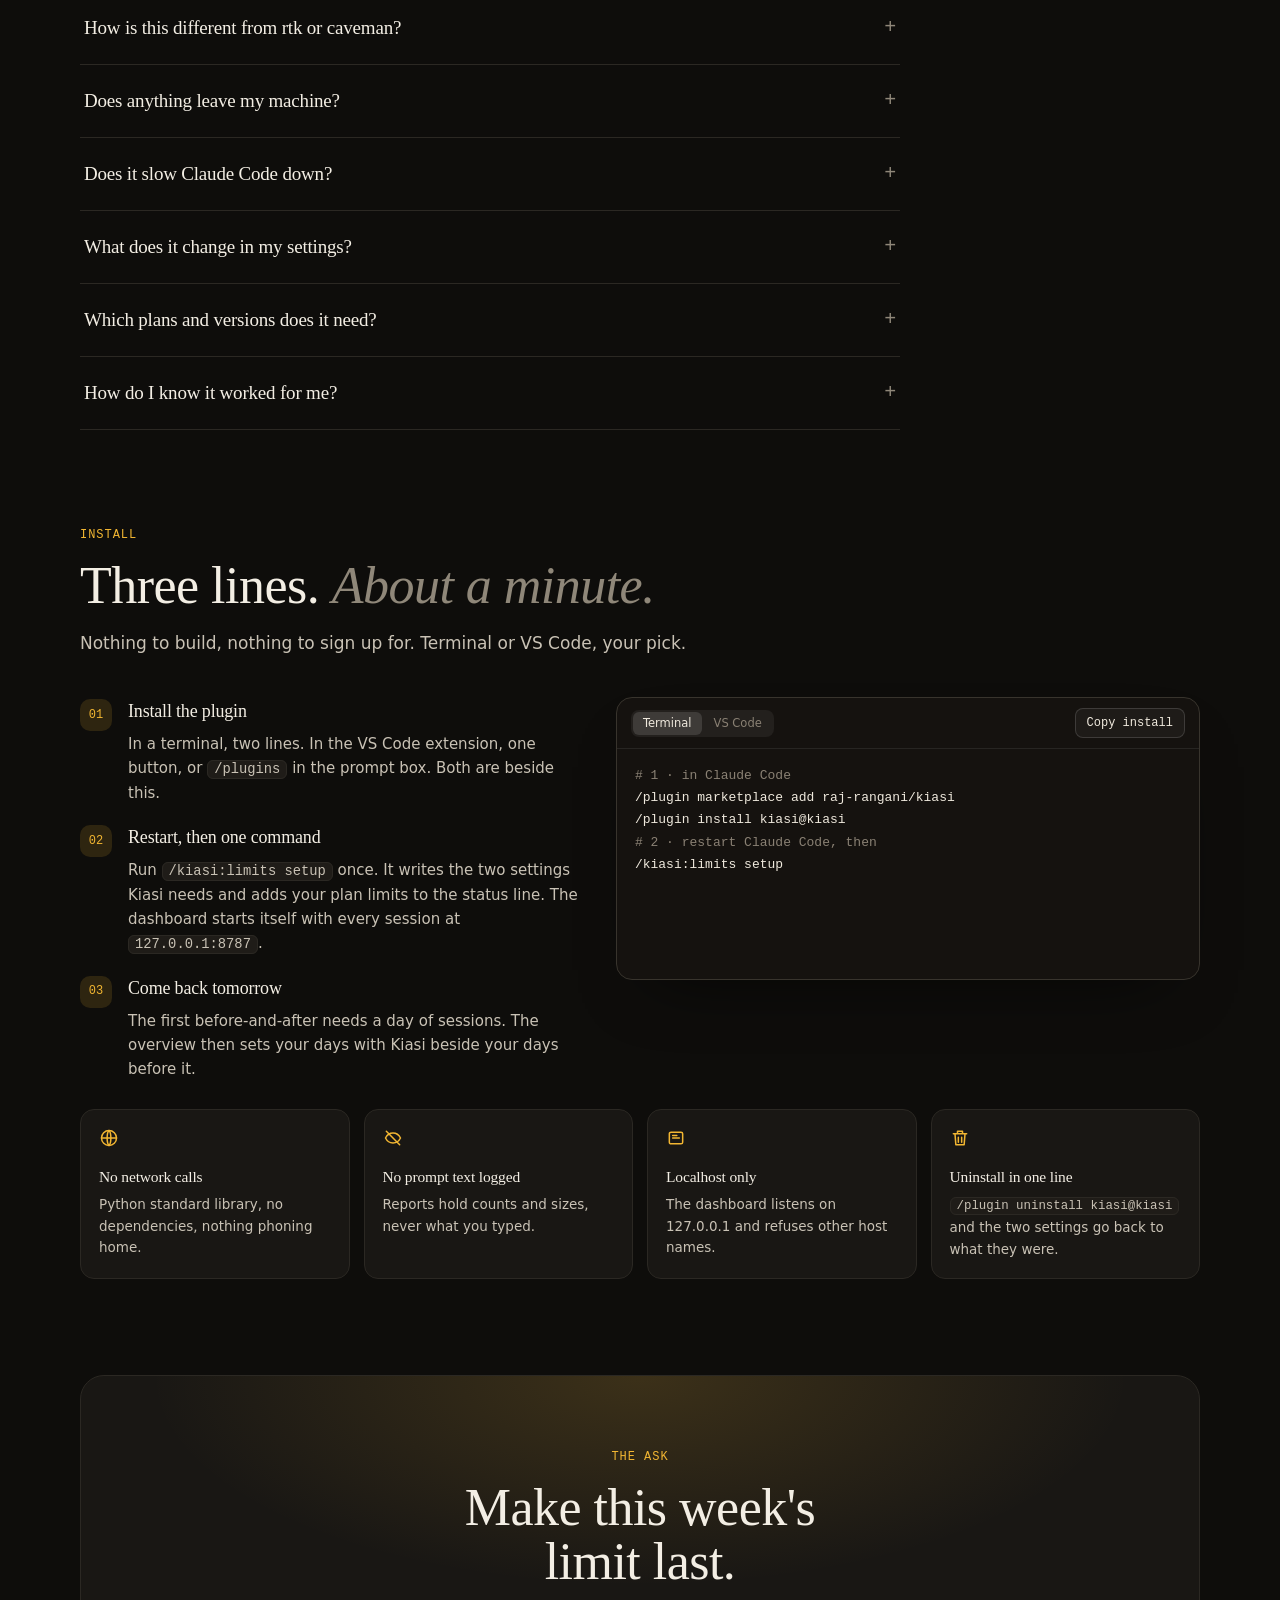
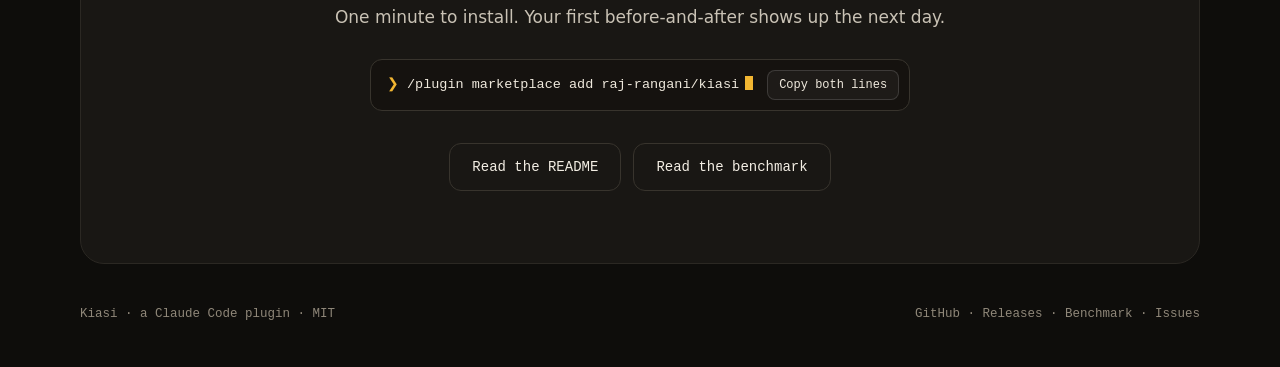
==== commit bcfec956: "Website: landing page rebuild, releases page, benchmark against Claude Code alone - Landing page: sp" ====
--- a/docs/index.html
+++ b/docs/index.html
@@ -4,316 +4,14 @@
 <meta charset="utf-8">
 <meta name="viewport" content="width=device-width, initial-scale=1">
 <title>Kiasi · Make your Claude Code weekly limit last</title>
-<meta name="description" content="Your Claude Code weekly limit is spent re-reading. Kiasi keeps the noise out of every step, and your own dashboard shows the days it bought back. Local, fixed rules, no model calls.">
+<meta name="description" content="Your Claude Code weekly limit is spent re-reading. Kiasi keeps the noise out of every step with fixed rules and saves the full text to disk. Local, no model calls, measured against Claude Code alone.">
 <meta property="og:title" content="Kiasi · Make your Claude Code weekly limit last">
-<meta property="og:description" content="Every step of Claude Code re-sends the whole conversation. Kiasi keeps the noise out, and the next day your own dashboard shows the days of weekly limit it bought back.">
+<meta property="og:description" content="Every step of Claude Code re-sends the whole conversation. Kiasi keeps the noise out, and your own dashboard compares the result with your days before it.">
 <meta property="og:type" content="website">
 <meta property="og:image" content="https://raj-rangani.github.io/kiasi/demo-poster.jpg">
 <link rel="icon" href="mark.svg" type="image/svg+xml">
-<style>
-:root {
-  --bg: #0e0d0b; --bg2: #141210; --card: #191714; --card2: #1f1c18; --rule: #2b2823; --rule2: #38342d;
-  --ink: #f3eee4; --ink2: #c9c2b5; --muted: #8f8779; --accent: #f2b632; --accent-ink: #0e0d0b;
-  --good: #6cc28f; --bad: #e0795f; --blue: #6ea1ea;
-  --term: #15120f; --term-ink: #efe9dd; --term-dim: #8a8174;
-  --sans: system-ui, -apple-system, "Segoe UI", Roboto, sans-serif;
-  --display: Georgia, "Times New Roman", serif;
-  --mono: ui-monospace, "SF Mono", Menlo, Consolas, monospace;
-  --ease: cubic-bezier(.2,.7,.2,1);
-  --r: 18px;
-  color-scheme: dark;
-}
-:root[data-theme="light"] {
-  --bg: #f7f4ee; --bg2: #f1ede5; --card: #ffffff; --card2: #f6f2ea; --rule: #e6e0d4; --rule2: #d6cfc0;
-  --ink: #1b1813; --ink2: #3b362e; --muted: #6f685d; --accent: #d99a0b; --accent-ink: #1b1813;
-  --good: #2f8f5b; --bad: #c4553a; --blue: #2e63c2;
-  color-scheme: light;
-}
-* { box-sizing: border-box; }
-html { scroll-behavior: smooth; }
-@media (prefers-reduced-motion: reduce) { html { scroll-behavior: auto; } }
-body { margin: 0; background: var(--bg); color: var(--ink); font-family: var(--sans); font-size: 16px; line-height: 1.6; -webkit-font-smoothing: antialiased; text-rendering: optimizeLegibility; }
-a { color: inherit; text-decoration: none; }
-a:hover { text-decoration: underline; text-underline-offset: 3px; }
-code { font-family: var(--mono); font-size: .92em; background: var(--card2); border: 1px solid var(--rule); border-radius: 6px; padding: 1px 6px; }
-.wrap { width: min(1120px, calc(100% - 32px)); margin: 0 auto; }
-
-/* background grid */
-.bgfx { position: fixed; inset: 0; z-index: -1; pointer-events: none; background:
-  radial-gradient(900px 500px at 50% -10%, color-mix(in srgb, var(--accent) 14%, transparent), transparent 70%),
-  linear-gradient(var(--rule) 1px, transparent 1px) 0 0 / 100% 64px,
-  linear-gradient(90deg, var(--rule) 1px, transparent 1px) 0 0 / 64px 100%; opacity: .45;
-  -webkit-mask-image: linear-gradient(#000 0, #000 60vh, transparent 110vh); mask-image: linear-gradient(#000 0, #000 60vh, transparent 110vh); }
-
-/* top bar */
-.top { position: sticky; top: 0; z-index: 20; backdrop-filter: blur(14px); -webkit-backdrop-filter: blur(14px); background: color-mix(in srgb, var(--bg) 78%, transparent); border-bottom: 1px solid transparent; transition: border-color .3s; }
-.top.scrolled { border-color: var(--rule); }
-.top .wrap { display: flex; align-items: center; gap: 22px; height: 64px; }
-.brand { display: flex; align-items: center; gap: 10px; font-family: var(--display); font-weight: 600; font-size: 19px; letter-spacing: -0.01em; }
-.brand img { width: 24px; height: 24px; }
-.nav { display: flex; gap: 22px; margin-left: 14px; font-size: 14px; color: var(--muted); }
-.nav a:hover { color: var(--ink); text-decoration: none; }
-.topright { margin-left: auto; display: flex; align-items: center; gap: 10px; }
-.ghbtn { display: inline-flex; align-items: center; gap: 8px; height: 36px; padding: 0 12px; border: 1px solid var(--rule2); border-radius: 10px; font-size: 13px; font-weight: 500; background: var(--card); }
-.ghbtn:hover { text-decoration: none; border-color: var(--ink2); }
-.ghbtn svg { width: 16px; height: 16px; fill: currentColor; }
-.ghbtn b { font-family: var(--mono); font-weight: 500; color: var(--muted); }
-.iconbtn { width: 36px; height: 36px; border: 1px solid var(--rule2); border-radius: 10px; background: var(--card); color: var(--ink); cursor: pointer; display: grid; place-items: center; }
-.iconbtn svg { width: 17px; height: 17px; }
-.sun { display: none; }
-:root[data-theme="light"] .sun { display: block; } :root[data-theme="light"] .moon { display: none; }
-@media (max-width: 760px) { .nav { display: none; } .ghbtn span { display: none; } }
-
-/* hero */
-.hero { padding: 92px 0 36px; text-align: center; }
-.pill { display: inline-flex; align-items: center; gap: 8px; font-family: var(--mono); font-size: 12.5px; color: var(--ink2); border: 1px solid var(--rule2); background: var(--card); border-radius: 999px; padding: 6px 14px 6px 10px; }
-.pill i { width: 7px; height: 7px; border-radius: 50%; background: var(--accent); box-shadow: 0 0 0 4px color-mix(in srgb, var(--accent) 22%, transparent); }
-h1 { font-family: var(--display); font-weight: 400; font-size: clamp(42px, 7.2vw, 88px); line-height: 1.02; letter-spacing: -0.02em; margin: 26px auto 0; max-width: 14ch; }
-h1 em { font-style: italic; color: var(--accent); white-space: nowrap; }
-.lede { font-size: clamp(17px, 2vw, 20px); color: var(--ink2); max-width: 58ch; margin: 24px auto 0; }
-.cta { display: flex; justify-content: center; gap: 12px; flex-wrap: wrap; margin-top: 32px; }
-.btn { display: inline-flex; align-items: center; gap: 8px; height: 48px; padding: 0 22px; border-radius: 12px; border: 1px solid var(--rule2); background: var(--card); color: var(--ink); font-weight: 500; font-size: 15px; transition: transform .2s var(--ease), border-color .2s, box-shadow .2s; }
-.btn:hover { text-decoration: none; transform: translateY(-1px); border-color: var(--ink2); }
-.btn.primary { background: var(--accent); color: var(--accent-ink); border-color: var(--accent); box-shadow: 0 10px 30px -12px var(--accent); }
-.btn svg { width: 16px; height: 16px; fill: currentColor; }
-.cmd { margin: 22px auto 0; display: inline-flex; align-items: center; gap: 14px; max-width: 100%; background: var(--term); color: var(--term-ink); border: 1px solid var(--rule2); border-radius: 12px; padding: 10px 10px 10px 16px; font-family: var(--mono); font-size: 13.5px; }
-.cmd span { overflow: auto; white-space: nowrap; scrollbar-width: none; }
-.cmd span::before { content: "❯ "; color: var(--accent); }
-.copy { white-space: nowrap; font: 500 12px/1 var(--sans); padding: 8px 11px; border-radius: 8px; border: 1px solid rgba(255,255,255,.14); background: rgba(255,255,255,.04); color: var(--term-ink); cursor: pointer; }
-.copy:hover { background: rgba(255,255,255,.1); }
-.copy.ok { color: var(--good); border-color: var(--good); }
-.fine { font-size: 13px; color: var(--muted); margin: 14px 0 0; }
-
-/* product shot */
-.stage { margin: 48px auto 0; max-width: 980px; }
-.term { background: var(--term); color: var(--term-ink); border-radius: 16px; overflow: hidden; border: 1px solid var(--rule2); box-shadow: 0 40px 90px -40px rgba(0,0,0,.8), 0 0 0 1px rgba(255,255,255,.03) inset; }
-.term .bar { display: flex; align-items: center; gap: 8px; padding: 11px 16px; border-bottom: 1px solid rgba(255,255,255,.08); font-family: var(--mono); font-size: 12px; color: var(--term-dim); }
-.term .bar i { width: 10px; height: 10px; border-radius: 50%; background: #3d3731; }
-.term .bar i:first-child { background: #e0795f; } .term .bar i:nth-child(2) { background: #f2b632; } .term .bar i:nth-child(3) { background: #6cc28f; }
-.term .bar .lbl { font-style: normal; margin-left: 6px; }
-.term .bar span { margin-left: auto; }
-.term .rec { display: block; width: 100%; height: auto; }
-
-/* numbers belt */
-.belt { margin-top: 36px; display: grid; grid-template-columns: repeat(4, 1fr); border: 1px solid var(--rule); border-radius: var(--r); background: var(--card); overflow: hidden; }
-.belt > div { padding: 22px 24px; border-right: 1px solid var(--rule); min-width: 0; }
-.belt > div:last-child { border-right: 0; }
-.belt b { display: block; font-family: var(--display); font-weight: 600; font-size: clamp(28px, 3.4vw, 40px); line-height: 1; letter-spacing: -0.03em; }
-.belt b small { font-size: .5em; color: var(--muted); font-weight: 500; margin-left: 2px; }
-.belt > div > span { display: block; margin-top: 8px; font-size: 13px; color: var(--muted); line-height: 1.4; }
-.belt b { white-space: nowrap; }
-.belt .live b { color: var(--accent); }
-.beltnote { font-family: var(--mono); font-size: 12px; color: var(--muted); margin: 12px 4px 0; }
-@media (max-width: 760px) { .belt { grid-template-columns: 1fr 1fr; } .belt > div:nth-child(2) { border-right: 0; } .belt > div:nth-child(-n+2) { border-bottom: 1px solid var(--rule); } }
-
-/* sections */
-section { padding: 96px 0 0; }
-.head { max-width: 760px; }
-.eyebrow { font-family: var(--mono); font-size: 12px; letter-spacing: .08em; text-transform: uppercase; color: var(--accent); margin: 0 0 14px; }
-.h2 { font-family: var(--display); font-weight: 600; font-size: clamp(32px, 4.6vw, 52px); line-height: 1.02; letter-spacing: -0.03em; margin: 0; }
-.h2 em { font-style: italic; color: var(--muted); }
-.sub { font-size: 17px; color: var(--ink2); margin: 18px 0 0; max-width: 60ch; }
-
-/* how: three steps */
-.how { margin-top: 40px; display: grid; grid-template-columns: repeat(3, 1fr); gap: 14px; }
-.how > div { position: relative; padding: 24px; border: 1px solid var(--rule); border-radius: var(--r); background: var(--card); display: flex; flex-direction: column; }
-.how .n { font-family: var(--mono); font-size: 12px; color: var(--accent); }
-.how h3 { font-family: var(--display); font-weight: 600; font-size: 22px; letter-spacing: -0.02em; margin: 10px 0 8px; }
-.how p { margin: 0; color: var(--ink2); font-size: 15px; }
-.how .ex { margin-top: auto; padding-top: 16px; }
-.how .ex pre { margin: 0; padding: 12px 14px; border-radius: 10px; background: var(--term); color: var(--term-ink); font-family: var(--mono); font-size: 12.5px; line-height: 1.6; white-space: pre-wrap; border: 1px solid var(--rule2); overflow-wrap: anywhere; }
-.how .ex .k { color: var(--term-dim); } .how .ex .g { color: var(--good); } .how .ex .y { color: var(--accent); }
-@media (max-width: 860px) { .how { grid-template-columns: 1fr; } }
-
-/* bento */
-.bento { margin-top: 40px; display: grid; grid-template-columns: repeat(6, 1fr); gap: 14px; }
-.tile { position: relative; padding: 24px; border: 1px solid var(--rule); border-radius: var(--r); background: var(--card); min-width: 0; display: flex; flex-direction: column; overflow: hidden; transition: border-color .25s; }
-.tile:hover { border-color: var(--rule2); }
-.tile h3 { font-family: var(--display); font-weight: 600; font-size: 20px; letter-spacing: -0.02em; margin: 0 0 8px; }
-.tile p { margin: 0; color: var(--ink2); font-size: 14.5px; }
-.tile code { display: inline-block; margin-top: auto; padding: 16px 0 0; background: none; border: 0; font-size: 12px; color: var(--muted); }
-.tile .ic { width: 34px; height: 34px; border-radius: 10px; display: grid; place-items: center; background: color-mix(in srgb, var(--accent) 14%, transparent); color: var(--accent); margin-bottom: 16px; }
-.tile .ic svg { width: 18px; height: 18px; fill: none; stroke: currentColor; stroke-width: 1.9; stroke-linecap: round; stroke-linejoin: round; }
-.t-sim { grid-column: span 4; }
-.t-dash { grid-column: span 2; padding: 0; }
-.t-dash .in { padding: 24px 24px 0; }
-.t-dash video { display: block; flex: 1 1 0px; min-height: 0; height: auto; width: 130%; max-width: none; margin: 18px 0 0 24px; object-fit: cover; object-position: left top; border-radius: 10px 0 0 0; border: 1px solid var(--rule2); border-right: 0; border-bottom: 0; box-shadow: 0 20px 60px -30px rgba(0,0,0,.8); }
-.t-2 { grid-column: span 2; }
-.t-3 { grid-column: span 3; }
-@media (max-width: 960px) { .t-sim { grid-column: span 6; } .t-dash, .t-2, .t-3 { grid-column: span 3; } }
-@media (max-width: 640px) { .t-dash video { flex: none; width: 100%; margin: 18px 0 0; aspect-ratio: 2200 / 1240; border-radius: 10px; border-right: 1px solid var(--rule2); border-bottom: 1px solid var(--rule2); } .cmd { flex-wrap: wrap; justify-content: center; } .cmd span { white-space: normal; overflow: visible; overflow-wrap: anywhere; text-align: left; } .cmd span::after { display: none; } .term .bar span { display: none; } .pill { white-space: nowrap; font-size: 11px; } .bento { grid-template-columns: 1fr; } .t-sim, .t-dash, .t-2, .t-3 { grid-column: span 1; } }
-
-/* week simulator */
-.sim { position: relative; }
-.simtop { display: flex; justify-content: space-between; align-items: flex-end; gap: 18px; flex-wrap: wrap; }
-.tile p.big { font-family: var(--display); font-weight: 400; color: var(--ink); font-size: clamp(48px, 6vw, 84px); line-height: .95; letter-spacing: -0.03em; margin: 0; }
-.tile p.big small { font-size: .3em; color: var(--muted); letter-spacing: -0.01em; margin-left: 10px; font-weight: 400; font-family: var(--sans); }
-.bigcap { color: var(--muted); font-size: 14px; margin: 10px 0 0; }
-.modes { display: inline-flex; background: var(--bg); border: 1px solid var(--rule); border-radius: 999px; padding: 3px; gap: 2px; }
-.mode { font: 500 13px/1 var(--sans); padding: 8px 14px; border-radius: 999px; border: 0; background: transparent; color: var(--muted); cursor: pointer; transition: color .2s, background .2s; }
-.mode:hover { color: var(--ink); }
-.mode.on { background: var(--card2); color: var(--ink); box-shadow: 0 1px 2px rgba(0,0,0,.2); }
-.tracks { margin-top: 28px; display: grid; gap: 18px; position: relative; }
-.track { display: grid; grid-template-columns: 130px minmax(0, 1fr) 170px; gap: 14px; align-items: center; }
-.track .rwho { font-family: var(--mono); font-size: 11.5px; color: var(--muted); line-height: 1.35; }
-.track .rwho b { display: block; font: 500 14px/1.2 var(--sans); color: var(--ink); margin-bottom: 3px; }
-.rail { position: relative; height: 30px; border-radius: 8px; background: var(--bg); border: 1px solid var(--rule); overflow: hidden; }
-.rail .fill { position: absolute; inset: 0 auto 0 0; width: 0; border-radius: 8px; transition: width .42s var(--ease); }
-.track.a .fill { background: linear-gradient(90deg, color-mix(in srgb, var(--bad) 55%, var(--accent)), var(--bad)); }
-.track.b .fill { background: linear-gradient(90deg, color-mix(in srgb, var(--good) 60%, var(--accent)), var(--good)); }
-.rail.hit { animation: hit .5s var(--ease); }
-@keyframes hit { 0% { transform: translateX(0); } 30% { transform: translateX(-3px); } 60% { transform: translateX(3px); } 100% { transform: translateX(0); } }
-.out { font: 500 14px/1.3 var(--sans); }
-.out small { display: block; font: 11.5px/1.4 var(--mono); color: var(--muted); margin-top: 3px; }
-.track.a .out { color: var(--bad); } .track.b .out { color: var(--good); }
-.days { display: grid; grid-template-columns: 130px minmax(0, 1fr) 170px; gap: 14px; margin-top: 8px; }
-.days ol { grid-column: 2; list-style: none; margin: 0; padding: 0; display: grid; grid-template-columns: repeat(7, 1fr); font-family: var(--mono); font-size: 11.5px; color: var(--muted); }
-.days li { transition: color .2s; }
-.days li.now { color: var(--ink); }
-.cursor { position: absolute; top: -8px; bottom: -8px; width: 1px; background: var(--accent); left: 0; opacity: 0; transition: left .42s var(--ease), opacity .3s; pointer-events: none; }
-.cursor::after { content: ""; position: absolute; top: -4px; left: -3.5px; width: 8px; height: 8px; border-radius: 50%; background: var(--accent); }
-.simfoot { display: flex; justify-content: space-between; align-items: center; gap: 16px; margin-top: 22px; flex-wrap: wrap; font-size: 12.5px; color: var(--muted); }
-.simfoot p { margin: 0; max-width: 60ch; }
-.play { display: inline-flex; align-items: center; gap: 8px; font: 500 13px/1 var(--sans); padding: 10px 16px; border-radius: 999px; border: 1px solid var(--rule2); background: var(--bg); color: var(--ink); cursor: pointer; }
-.play:hover { border-color: var(--ink2); }
-.play svg { width: 12px; height: 12px; fill: currentColor; }
-@media (max-width: 640px) { .track, .days { grid-template-columns: 1fr; gap: 6px; } .days ol { grid-column: 1; } .cursor { display: none; } }
-
-/* proof */
-.proof { margin-top: 40px; display: grid; grid-template-columns: 1.4fr 1fr; gap: 24px; align-items: center; }
-.shot { border-radius: var(--r); overflow: hidden; border: 1px solid var(--rule2); box-shadow: 0 40px 90px -40px rgba(0,0,0,.8); background: var(--card); }
-.shot video { display: block; width: 100%; height: auto; }
-.proof3 { display: grid; gap: 14px; }
-.proof3 > div { padding: 18px 20px; border: 1px solid var(--rule); border-radius: 14px; background: var(--card); }
-.proof3 b { display: block; font-family: var(--display); font-weight: 600; font-size: 17px; letter-spacing: -0.01em; }
-.proof3 span { display: block; color: var(--ink2); font-size: 14px; margin-top: 4px; }
-@media (max-width: 860px) { .proof { grid-template-columns: 1fr; } }
-
-/* results */
-.counts { margin-top: 28px; display: flex; flex-wrap: wrap; gap: 8px 28px; font-family: var(--mono); font-size: 13px; color: var(--muted); }
-.counts b { color: var(--ink); font-weight: 600; }
-.results { margin-top: 28px; display: grid; grid-template-columns: repeat(auto-fill, minmax(300px, 1fr)); gap: 14px; }
-.rcard { background: var(--card); border: 1px solid var(--rule); border-radius: var(--r); padding: 22px 22px 18px; display: flex; flex-direction: column; gap: 14px; min-width: 0; }
-.rcard .rmeta { display: flex; justify-content: space-between; gap: 12px; flex-wrap: wrap; font-family: var(--mono); font-size: 11.5px; letter-spacing: .04em; text-transform: uppercase; color: var(--muted); }
-.rcard .rhead b { display: block; font-family: var(--display); font-weight: 600; font-size: 40px; line-height: 1; letter-spacing: -0.03em; color: var(--good); }
-.rcard .rhead.flat b { color: var(--ink); }
-.rcard .rhead span { display: block; margin-top: 6px; font-size: 14.5px; color: var(--ink2); }
-.rcard .rrows { display: grid; grid-template-columns: 1fr 1fr; gap: 12px 16px; border-top: 1px solid var(--rule); padding-top: 14px; }
-.rcard .rrows div { min-width: 0; }
-.rcard .rrows em { display: block; font-style: normal; font-family: var(--mono); font-size: 10.5px; letter-spacing: .05em; text-transform: uppercase; color: var(--muted); }
-.rcard .rrows b { display: block; font-family: var(--display); font-weight: 600; font-size: 19px; line-height: 1.15; margin-top: 3px; overflow-wrap: anywhere; letter-spacing: -0.01em; }
-.rcard .rrows small { display: block; font-size: 12px; color: var(--muted); margin-top: 2px; }
-.rcard .rnote { font-size: 14px; line-height: 1.5; color: var(--ink2); margin: 0; }
-.rcard .rwho { font-family: var(--mono); font-size: 12px; color: var(--muted); margin-top: auto; }
-.rcard.add { border-style: dashed; background: transparent; justify-content: center; gap: 10px; }
-.rcard.add:hover { text-decoration: none; border-color: var(--accent); }
-.rcard.add b { font-family: var(--display); font-weight: 600; font-size: 22px; letter-spacing: -0.02em; }
-.rcard.add span { font-size: 14px; line-height: 1.5; color: var(--muted); }
-
-/* faq */
-.faq { margin-top: 36px; border-top: 1px solid var(--rule); max-width: 820px; }
-.faq details { border-bottom: 1px solid var(--rule); }
-.faq summary { cursor: pointer; list-style: none; display: flex; justify-content: space-between; align-items: center; gap: 16px; padding: 20px 4px; font-family: var(--display); font-weight: 600; font-size: 19px; letter-spacing: -0.015em; }
-.faq summary::-webkit-details-marker { display: none; }
-.faq summary::after { content: "+"; font-family: var(--mono); color: var(--muted); font-size: 20px; transition: transform .25s var(--ease); flex: none; }
-.faq details[open] summary::after { transform: rotate(45deg); }
-.faq .a { padding: 0 4px 22px; color: var(--ink2); font-size: 15.5px; max-width: 66ch; }
-.faq .a p { margin: 0 0 10px; } .faq .a p:last-child { margin: 0; }
-
-/* install */
-.inst { margin-top: 40px; display: grid; grid-template-columns: 1fr 1.15fr; gap: 28px; align-items: start; }
-.steps { margin: 0; padding: 0; list-style: none; counter-reset: s; display: grid; gap: 18px; }
-.steps li { position: relative; padding-left: 48px; counter-increment: s; }
-.steps li::before { content: counter(s, decimal-leading-zero); position: absolute; left: 0; top: 2px; width: 32px; height: 32px; border-radius: 10px; display: grid; place-items: center; font-family: var(--mono); font-size: 12px; color: var(--accent); background: color-mix(in srgb, var(--accent) 14%, transparent); }
-.steps b { display: block; font-family: var(--display); font-weight: 600; font-size: 18px; letter-spacing: -0.015em; }
-.steps p { margin: 6px 0 0; color: var(--ink2); font-size: 15px; }
-.tty { background: var(--term); color: var(--term-ink); border-radius: 16px; font-family: var(--mono); font-size: 13px; line-height: 1.7; border: 1px solid var(--rule2); box-shadow: 0 30px 70px -40px rgba(0,0,0,.8); }
-.tty .lbar { display: flex; gap: 8px; justify-content: space-between; align-items: center; padding: 10px 14px; border-bottom: 1px solid rgba(255,255,255,.08); }
-.tty pre { margin: 0; padding: 16px 18px 18px; white-space: pre-wrap; min-height: 230px; font-family: inherit; }
-.tty .tabs { display: flex; gap: 2px; padding: 2px; border-radius: 8px; background: rgba(255,255,255,.06); }
-.tty .tab { font: 500 11.5px/1 var(--sans); padding: 6px 10px; border: 0; border-radius: 6px; background: transparent; color: var(--term-dim); cursor: pointer; }
-.tty .tab.on { background: rgba(255,255,255,.12); color: var(--term-ink); }
-.tty .pane { display: none; } .tty .pane.on { display: block; }
-.vsbtn { display: flex; align-items: center; gap: 12px; margin: 18px 18px 0; padding: 12px 16px; border-radius: 10px; background: var(--accent); color: #0e0d0b; font: 500 14px/1.3 var(--sans); }
-.vsbtn:hover { text-decoration: none; }
-.vsbtn svg { width: 22px; height: 22px; flex: none; stroke: currentColor; fill: none; stroke-width: 2; stroke-linecap: round; stroke-linejoin: round; }
-.vsbtn small { display: block; font-size: 11.5px; font-weight: 400; opacity: .8; margin-top: 3px; }
-.tty .k { color: var(--term-dim); }
-.tty .t { display: block; opacity: 0; transform: translateY(4px); transition: opacity .3s, transform .3s var(--ease); }
-.tty .t.on { opacity: 1; transform: none; }
-.tty .ok { color: var(--good); }
-.trust2 { margin-top: 28px; display: grid; grid-template-columns: repeat(4, 1fr); gap: 14px; }
-.trust2 > div { padding: 18px; border: 1px solid var(--rule); border-radius: 14px; background: var(--card); }
-.trust2 svg { width: 20px; height: 20px; fill: none; stroke: var(--accent); stroke-width: 1.8; stroke-linecap: round; stroke-linejoin: round; }
-.trust2 b { display: block; margin-top: 10px; font-family: var(--display); font-weight: 600; font-size: 15.5px; letter-spacing: -0.01em; }
-.trust2 span { display: block; margin-top: 4px; font-size: 13.5px; color: var(--ink2); }
-@media (max-width: 860px) { .inst { grid-template-columns: 1fr; } .trust2 { grid-template-columns: 1fr 1fr; } }
-@media (max-width: 520px) { .trust2 { grid-template-columns: 1fr; } }
-
-/* final */
-.fin { margin-top: 96px; padding: 72px 24px; text-align: center; border: 1px solid var(--rule); border-radius: 24px; background: radial-gradient(700px 300px at 50% 0%, color-mix(in srgb, var(--accent) 16%, transparent), transparent 70%), var(--card); }
-.fin .h2 { margin: 0 auto; max-width: 16ch; }
-.fin .sub { margin: 16px auto 0; }
-.fin .cmd { margin-top: 28px; }
-.foot { display: flex; justify-content: space-between; gap: 16px; flex-wrap: wrap; padding: 40px 0 48px; font-family: var(--mono); font-size: 12.5px; color: var(--muted); }
-
-/* type: serif display at regular weight, mono for controls */
-.h2, .brand, .big, .belt b, .how h3, .tile h3, .proof3 b, .rcard .rhead b, .rcard .rrows b, .rcard.add b, .faq summary, .steps b, .trust2 b { font-weight: 400; letter-spacing: -0.01em; }
-.btn, .nav, .ghbtn, .mode, .play, .copy, .tab, .pill { font-family: var(--mono); }
-.btn { font-size: 14px; }
-
-/* micro-animations */
-@keyframes rise { from { opacity: 0; transform: translateY(14px); } to { opacity: 1; transform: none; } }
-@keyframes blink { 50% { opacity: 0; } }
-@keyframes ping { 0% { transform: scale(1); opacity: .6; } 100% { transform: scale(2.6); opacity: 0; } }
-@keyframes pop { 0% { transform: scale(1); } 40% { transform: scale(1.12); } 100% { transform: scale(1); } }
-@keyframes spin { to { transform: rotate(360deg); } }
-.hero > .pill, .hero > h1, .hero > .lede, .hero > .cta, .hero > .cmd, .hero > .fine, .hero > .stage { animation: rise .8s var(--ease) both; }
-.hero > h1 { animation-delay: .08s; } .hero > .lede { animation-delay: .16s; } .hero > .cta { animation-delay: .24s; } .hero > .cmd { animation-delay: .32s; } .hero > .fine { animation-delay: .38s; } .hero > .stage { animation-delay: .46s; animation-duration: 1s; }
-.pill i { position: relative; }
-.pill i::after { content: ""; position: absolute; inset: 0; border-radius: 50%; background: var(--accent); animation: ping 2.2s var(--ease) infinite; }
-.cmd span::after { content: ""; display: inline-block; width: 8px; height: 1em; margin-left: 6px; vertical-align: -2px; background: var(--accent); animation: blink 1.1s steps(1) infinite; }
-.btn.primary { position: relative; overflow: hidden; }
-.btn.primary::after { content: ""; position: absolute; top: -20%; bottom: -20%; left: -60%; width: 40%; background: linear-gradient(100deg, transparent, rgba(255,255,255,.55), transparent); transform: skewX(-18deg) translateX(0); transition: transform .7s var(--ease); }
-.btn.primary:hover::after { transform: skewX(-18deg) translateX(420%); }
-.btn:active { transform: translateY(0) scale(.98); }
-.tile, .how > div, .proof3 > div, .rcard, .trust2 > div, .belt > div { position: relative; transition: transform .35s var(--ease), border-color .35s, box-shadow .35s; }
-.tile::before, .how > div::before, .rcard::before, .proof3 > div::before, .trust2 > div::before { content: ""; position: absolute; inset: 0; border-radius: inherit; pointer-events: none; opacity: 0; transition: opacity .4s; background: radial-gradient(260px circle at var(--mx, 50%) var(--my, 50%), color-mix(in srgb, var(--accent) 12%, transparent), transparent 65%); }
-.tile:hover::before, .how > div:hover::before, .rcard:hover::before, .proof3 > div:hover::before, .trust2 > div:hover::before { opacity: 1; }
-.tile:hover, .how > div:hover, .rcard:hover, .proof3 > div:hover, .trust2 > div:hover { transform: translateY(-3px); border-color: var(--rule2); box-shadow: 0 18px 40px -24px rgba(0,0,0,.6); }
-.belt > div:hover b { color: var(--accent); transition: color .3s; }
-.belt b { transition: color .3s; }
-.nav a { position: relative; transition: color .2s; }
-.nav a::after { content: ""; position: absolute; left: 0; right: 0; bottom: -6px; height: 1px; background: var(--accent); transform: scaleX(0); transform-origin: left; transition: transform .3s var(--ease); }
-.nav a:hover::after, .nav a.on::after { transform: scaleX(1); }
-.nav a.on { color: var(--ink); }
-.iconbtn svg { transition: transform .5s var(--ease); }
-.iconbtn.spin svg { animation: spin .6s var(--ease); }
-.iconbtn:hover svg { transform: rotate(20deg); }
-.copy.ok { animation: pop .4s var(--ease); }
-.faq .a { animation: rise .35s var(--ease) both; }
-.faq summary::after { transition: transform .3s var(--ease), color .2s; }
-.faq details[open] summary::after { color: var(--accent); }
-.mode, .tab, .play { transition: color .2s, background .2s, transform .2s var(--ease); }
-.mode:active, .tab:active, .play:active { transform: scale(.96); }
-.results .rcard { animation: rise .6s var(--ease) both; animation-delay: calc(var(--i, 0) * 70ms); }
-.term { transition: transform .6s var(--ease), box-shadow .6s; }
-.term:hover { box-shadow: 0 50px 110px -40px rgba(0,0,0,.85), 0 0 0 1px color-mix(in srgb, var(--accent) 30%, transparent); }
-.t-dash video, .shot video { display: block; }
-@media (prefers-reduced-motion: reduce) {
-  .hero > *, .faq .a, .results .rcard, .pill i::after, .cmd span::after, .iconbtn.spin svg, .copy.ok { animation: none; }
-  .btn.primary::after { display: none; }
-  .tile:hover, .how > div:hover, .rcard:hover, .proof3 > div:hover, .trust2 > div:hover { transform: none; }
-}
-
-/* reveal */
-.reveal { opacity: 0; transform: translateY(14px); transition: opacity .6s var(--ease), transform .6s var(--ease); transition-delay: calc(var(--d, 0) * 90ms); }
-.reveal.in { opacity: 1; transform: none; }
-@media (prefers-reduced-motion: reduce) {
-  .reveal, .tty .t { opacity: 1; transform: none; transition: none; }
-  .rail .fill, .cursor { transition: none; }
-}
-</style>
+<link rel="alternate" type="application/atom+xml" title="Kiasi releases" href="releases.xml">
+<link rel="stylesheet" href="site.css">
 </head>
 <body>
 <div class="bgfx" aria-hidden="true"></div>
@@ -324,12 +22,13 @@
     <nav class="nav" aria-label="Sections">
       <a href="#how">How it works</a>
       <a href="#features">What it does</a>
-      <a href="#results">Results</a>
+      <a href="#benchmark">Benchmark</a>
+      <a href="releases/">Releases</a>
       <a href="#faq">FAQ</a>
       <a href="#install">Install</a>
     </nav>
     <div class="topright">
-      <a class="ghbtn" href="https://github.com/raj-rangani/kiasi" aria-label="Kiasi on GitHub"><svg viewBox="0 0 16 16" aria-hidden="true"><path d="M8 0C3.58 0 0 3.58 0 8c0 3.54 2.29 6.53 5.47 7.59.4.07.55-.17.55-.38 0-.19-.01-.82-.01-1.49-2.01.37-2.53-.49-2.69-.94-.09-.23-.48-.94-.82-1.13-.28-.15-.68-.52-.01-.53.63-.01 1.08.58 1.23.82.72 1.21 1.87.87 2.33.66.07-.52.28-.87.51-1.07-1.78-.2-3.64-.89-3.64-3.95 0-.87.31-1.59.82-2.15-.08-.2-.36-1.02.08-2.12 0 0 .67-.21 2.2.82.64-.18 1.32-.27 2-.27.68 0 1.36.09 2 .27 1.53-1.04 2.2-.82 2.2-.82.44 1.1.16 1.92.08 2.12.51.56.82 1.27.82 2.15 0 3.07-1.87 3.75-3.65 3.95.29.25.54.73.54 1.48 0 1.07-.01 1.93-.01 2.2 0 .21.15.46.55.38A8.01 8.01 0 0 0 16 8c0-4.42-3.58-8-8-8z"/></svg><span>GitHub</span><b id="stars" hidden></b></a>
+      <a class="ghbtn" href="https://github.com/raj-rangani/kiasi" aria-label="Kiasi on GitHub"><svg viewBox="0 0 16 16" aria-hidden="true"><path d="M8 0C3.58 0 0 3.58 0 8c0 3.54 2.29 6.53 5.47 7.59.4.07.55-.17.55-.38 0-.19-.01-.82-.01-1.49-2.01.37-2.53-.49-2.69-.94-.09-.23-.48-.94-.82-1.13-.28-.15-.68-.52-.01-.53.63-.01 1.08.58 1.23.82.72 1.21 1.87.87 2.33.66.07-.52.28-.87.51-1.07-1.78-.2-3.64-.89-3.64-3.95 0-.87.31-1.59.82-2.15-.08-.2-.36-1.02.08-2.12 0 0 .67-.21 2.2.82.64-.18 1.32-.27 2-.27.68 0 1.36.09 2 .27 1.53-1.04 2.2-.82 2.2-.82.44 1.1.16 1.92.08 2.12.51.56.82 1.27.82 2.15 0 3.07-1.87 3.75-3.65 3.95.29.25.54.73.54 1.48 0 1.07-.01 1.93-.01 2.2 0 .21.15.46.55.38A8.01 8.01 0 0 0 16 8c0-4.42-3.58-8-8-8z"/></svg><span>GitHub</span></a>
       <button class="iconbtn" id="theme" type="button" aria-label="Toggle light mode">
         <svg class="moon" viewBox="0 0 24 24" fill="none" stroke="currentColor" stroke-width="1.8" stroke-linecap="round" stroke-linejoin="round"><path d="M21 12.8A9 9 0 1 1 11.2 3a7 7 0 0 0 9.8 9.8z"/></svg>
         <svg class="sun" viewBox="0 0 24 24" fill="none" stroke="currentColor" stroke-width="1.8" stroke-linecap="round"><circle cx="12" cy="12" r="4"/><path d="M12 2v2M12 20v2M4.9 4.9l1.4 1.4M17.7 17.7l1.4 1.4M2 12h2M20 12h2M4.9 19.1l1.4-1.4M17.7 6.3l1.4-1.4"/></svg>
@@ -340,50 +39,111 @@
 
 <main class="wrap">
   <div class="hero">
-    <div class="pill"><i></i>Claude Code plugin · runs locally · no model calls</div>
-    <h1>Your weekly limit is spent <em>re&#8209;reading.</em></h1>
-    <p class="lede">Every step of Claude Code re-sends the whole conversation, so one noisy test log is paid for on every step after it. Kiasi keeps the noise out with fixed rules. Install it, and tomorrow your own dashboard shows the days of weekly limit it bought back.</p>
-    <div class="cta">
-      <a class="btn primary" href="#install">Install in a minute</a>
-      <a class="btn" href="https://github.com/raj-rangani/kiasi"><svg viewBox="0 0 16 16" aria-hidden="true"><path d="M8 0C3.58 0 0 3.58 0 8c0 3.54 2.29 6.53 5.47 7.59.4.07.55-.17.55-.38 0-.19-.01-.82-.01-1.49-2.01.37-2.53-.49-2.69-.94-.09-.23-.48-.94-.82-1.13-.28-.15-.68-.52-.01-.53.63-.01 1.08.58 1.23.82.72 1.21 1.87.87 2.33.66.07-.52.28-.87.51-1.07-1.78-.2-3.64-.89-3.64-3.95 0-.87.31-1.59.82-2.15-.08-.2-.36-1.02.08-2.12 0 0 .67-.21 2.2.82.64-.18 1.32-.27 2-.27.68 0 1.36.09 2 .27 1.53-1.04 2.2-.82 2.2-.82.44 1.1.16 1.92.08 2.12.51.56.82 1.27.82 2.15 0 3.07-1.87 3.75-3.65 3.95.29.25.54.73.54 1.48 0 1.07-.01 1.93-.01 2.2 0 .21.15.46.55.38A8.01 8.01 0 0 0 16 8c0-4.42-3.58-8-8-8z"/></svg>View on GitHub</a>
-    </div>
-    <div class="cmd"><span>/plugin marketplace add raj-rangani/kiasi</span><button class="copy" data-copy="/plugin marketplace add raj-rangani/kiasi&#10;/plugin install kiasi@kiasi">Copy both lines</button></div>
-    <p class="fine">Python standard library only. Nothing is sent anywhere. Uninstall in one line.</p>
-
-    <div class="stage">
-      <div class="term" id="demo">
-        <div class="bar"><i></i><i></i><i></i><em class="lbl">claude · with kiasi</em> <span>recorded, not mocked</span></div>
-        <video class="rec" src="demo.mp4" poster="demo-poster.jpg" width="1100" height="620" autoplay loop muted playsinline preload="metadata" aria-label="A real Claude Code session with Kiasi: npm ls --all returns 3,016 lines, Claude reports that a few dozen lines reached it and names the file holding the rest; then the dashboard">
-          <img class="rec" src="demo.gif" alt="A real Claude Code session with Kiasi: npm ls --all returns 3,016 lines, Claude reports that a few dozen lines reached it and names the file holding the rest; then the dashboard" width="1100" height="620">
-        </video>
+    <div class="drift" aria-hidden="true">
+      <span style="--y:3%;--s:96s;--t:-12s">[kiasi trimmed 880 of 905 lines here; full output saved at …/outputs/run-20261011-103809.txt]</span>
+      <span style="--y:15%;--s:118s;--t:-71s">kiasi: src/app.ts is unchanged since you read it earlier in this conversation, so its text is already in your context.</span>
+      <span style="--y:27%;--s:88s;--t:-40s">Kiasi paused this turn at 60 steps (8.1M tokens re-read).</span>
+      <span style="--y:40%;--s:104s;--t:-88s">ctx ██░░░░░░░░ 16% 31k (floor 22k) │ steps 14/60 │ 5h ███░░░░░░░ 34% │ wk ████░░░░░░ 41%</span>
+      <span style="--y:53%;--s:92s;--t:-25s">[kiasi kept 4 failure lines of 90; full output saved at …/outputs/run-20261011-091422.txt]</span>
+      <span style="--y:66%;--s:112s;--t:-58s">exit 1 in 42.2s; 905 lines, 64578 chars; full output saved at …/outputs/run-20261011-103809.txt</span>
+      <span style="--y:79%;--s:100s;--t:-6s">[kiasi kept the first 6000 of 55999 chars of this tool result; full text saved at …/outputs/mcp-20261011-102233.txt]</span>
+      <span style="--y:92%;--s:122s;--t:-97s">[kiasi removed colour codes and repeated lines; original output saved at …/outputs/run-20261011-095510.txt]</span>
+    </div>
+    <div class="hcopy">
+      <a class="pill news" id="news" href="releases/#v0.8.0"><i></i><b>New</b><span id="news-text">Kiasi 0.8.0 · One-step install</span><span class="arr" aria-hidden="true">→</span></a>
+      <h1>Your weekly limit is spent <span class="rot" id="rot" aria-hidden="true"><em>re&#8209;reading.</em></span><span class="sr">re-reading.</span></h1>
+      <p class="lede">Every step of Claude Code re-sends the whole conversation, so one noisy test log is paid for again on every step after it. Kiasi keeps the noise out with fixed rules and saves the full text to disk. Install it, and tomorrow your own dashboard compares your days with Kiasi against your days before it.</p>
+      <div class="cta">
+        <a class="btn primary" href="#install">Install in a minute</a>
+        <a class="btn" href="#benchmark">See the benchmark</a>
       </div>
-    </div>
-
-    <div class="belt reveal">
-      <div><b><span data-count="6.5" data-dec="1">6.5</span><small>×</small></b><span>less context re-read per step</span></div>
-      <div><b><span data-count="201">201</span>k → <span data-count="31">31</span>k</b><span>tokens re-sent per step</span></div>
-      <div><b><span data-count="52">52</span>% → 0%</b><span>steps over 200k context</span></div>
-      <div class="live"><b id="clones">—</b><span id="clones-cap">machines installed it in the last 14 days</span></div>
-    </div>
-    <p class="beltnote reveal">One machine, measured from its own transcripts: 16 days before, 7 days after. Yours is the number that matters, and Kiasi measures it the same way.</p>
+      <div class="cmd"><span>/plugin marketplace add <b>raj-rangani/kiasi</b></span><button class="copy" data-copy="/plugin marketplace add raj-rangani/kiasi&#10;/plugin install kiasi@kiasi">Copy both lines</button></div>
+      <p class="fine">Python standard library only. Nothing is sent anywhere. Uninstall in one line.</p>
+    </div>
+
+    <div class="hsim tile" id="sim">
+      <div class="sim">
+        <div class="simtop">
+          <div>
+            <h3 class="simtitle">One week, one limit</h3>
+            <div class="bigcap" id="bigcap">Typical: long turns, installs, test runs, logs.</div>
+          </div>
+          <div class="modes" role="tablist" aria-label="Session noise">
+            <button class="mode" data-mode="0" role="tab" aria-selected="false">Light</button>
+            <button class="mode on" data-mode="1" role="tab" aria-selected="true">Typical</button>
+            <button class="mode" data-mode="2" role="tab" aria-selected="false">Heavy</button>
+          </div>
+        </div>
+        <div class="tracks">
+          <div class="cursor" id="cur"></div>
+          <div class="track a">
+            <div class="rwho"><b>Without Kiasi</b>raw tool output, long turns</div>
+            <div class="out" id="outA">&nbsp;</div>
+            <div class="rail" id="railA"><div class="fill" id="fillA"></div></div>
+          </div>
+          <div class="track b">
+            <div class="rwho"><b>With Kiasi</b>capped, cleaned, stopped at 60</div>
+            <div class="out" id="outB">&nbsp;</div>
+            <div class="rail" id="railB"><div class="fill" id="fillB"></div></div>
+          </div>
+        </div>
+        <div class="days"><ol id="days"><li>Mon</li><li>Tue</li><li>Wed</li><li>Thu</li><li>Fri</li><li>Sat</li><li>Sun</li></ol></div>
+        <div class="simfoot">
+          <p>A model week, not a promise. Each day burns a fixed share of the limit, and with Kiasi it burns 2.2× less: the drop in context per request one machine measured over 30 days. <a href="#proof">The card it comes from</a>.</p>
+          <button class="play" id="play"><svg viewBox="0 0 12 12" aria-hidden="true"><path d="M2 1l9 5-9 5z"/></svg>Replay the week</button>
+        </div>
+      </div>
+    </div>
   </div>
 
+  <div class="stage">
+    <div class="term" id="demo">
+      <div class="bar"><i></i><i></i><i></i><em class="lbl">claude · with kiasi</em> <span>recorded, not mocked</span></div>
+      <video class="rec" id="demovid" src="demo.mp4" poster="demo-poster.jpg" width="1100" height="620" loop muted playsinline preload="metadata" aria-label="A real Claude Code session with Kiasi: npm ls --all returns 3,016 lines, Claude reports that a few dozen lines reached it and names the file holding the rest; then the dashboard">
+        <img class="rec" src="demo.gif" alt="A real Claude Code session with Kiasi: npm ls --all returns 3,016 lines, Claude reports that a few dozen lines reached it and names the file holding the rest; then the dashboard" width="1100" height="620">
+      </video>
+    </div>
+  </div>
+
+  <div class="belt reveal">
+    <div><b><span data-count="2.2" data-dec="1">2.2</span><small>×</small></b><span>less context per request than before Kiasi, over the last 30 days</span></div>
+    <div><b>1,968</b><span>prompts on 24 days behind that number, read from the machine's own transcripts</span></div>
+    <div class="live"><b id="clones">—</b><span id="clones-cap">machines installed it in the last 14 days</span></div>
+  </div>
+  <p class="beltnote reveal">One number on purpose: the developer's own machine, context per request against its own days before Kiasi. Yours is the number that matters, and the dashboard measures it the same way. <a href="#benchmark">The benchmark</a> shows where Kiasi helps and where it doesn't.</p>
+
   <section id="how">
     <div class="head">
       <p class="eyebrow reveal">How it works</p>
-      <h2 class="h2 reveal">Three fixed rules, <em>no model in the loop.</em></h2>
-      <p class="sub reveal" style="--d:1">Kiasi hooks into Claude Code's tool calls. Every rule is a threshold, not a judgement, so what Claude sees is predictable and the full text is always on disk.</p>
-    </div>
-    <div class="how">
-      <div class="reveal"><span class="n">01 · Cut</span><h3>Big outputs become a digest</h3><p>Over 12,000 chars is cut after progress bars, spinners and repeated lines are stripped. The whole thing is saved with a path.</p><div class="ex"><pre><span class="k">npm ci · 38,412 chars</span>
-<span class="g">[kiasi kept 2,100]</span> head, error lines, tail
-<span class="k">full output:</span> ~/.claude/plugins/data/…/run-104.txt</pre></div></div>
-      <div class="reveal" style="--d:1"><span class="n">02 · Skip</span><h3>Unchanged files are not re-read</h3><p>The same file, unchanged, returns a pointer to the copy already in context instead of the file again. Big pastes go to disk and come back as a path.</p><div class="ex"><pre><span class="k">Read src/app.ts (unchanged)</span>
-<span class="g">[kiasi skipped]</span> already in context, step 14
-<span class="k">saved:</span> 9,420 tokens</pre></div></div>
-      <div class="reveal" style="--d:2"><span class="n">03 · Stop</span><h3>Runaway turns are paused</h3><p>Warned at 50 steps, paused at 60 with the task written to a file. The same call failing three times tells Claude to rethink instead of retrying.</p><div class="ex"><pre><span class="k">step 60/60</span>
-<span class="y">[kiasi paused]</span> task saved to .kiasi/checkpoints
-<span class="k">continue here, hand off, or stop?</span></pre></div></div>
+      <h2 class="h2 reveal">Fixed rules, <em>no model in the loop.</em></h2>
+      <p class="sub reveal" style="--d:1">Kiasi hooks into Claude Code's tool calls. Every rule is a threshold, not a judgement, and the full text is always on disk. These are the messages Claude actually gets.</p>
+    </div>
+    <div class="tour reveal" id="tour">
+      <div class="chapters" role="tablist" aria-label="What Kiasi does">
+        <button class="chap on" type="button" role="tab" id="tc-0" aria-selected="true" aria-controls="tp-0"><span class="n">01</span><b>A noisy test run becomes a digest</b><span class="d">The head, the error lines and the tail reach Claude. The whole log is saved with a path.</span><span class="prog"></span></button>
+        <button class="chap" type="button" role="tab" id="tc-1" aria-selected="false" aria-controls="tp-1" tabindex="-1"><span class="n">02</span><b>A file read again is skipped</b><span class="d">An unchanged file returns a pointer to the copy already in context.</span><span class="prog"></span></button>
+        <button class="chap" type="button" role="tab" id="tc-2" aria-selected="false" aria-controls="tp-2" tabindex="-1"><span class="n">03</span><b>A runaway turn is paused</b><span class="d">Warned at 50 steps, paused at 60 with the task written to a file.</span><span class="prog"></span></button>
+        <button class="chap" type="button" role="tab" id="tc-3" aria-selected="false" aria-controls="tp-3" tabindex="-1"><span class="n">04</span><b>Your limits in the status line</b><span class="d">The 5-hour and weekly limits, context size and step count, after your own status line.</span><span class="prog"></span></button>
+      </div>
+      <div class="tterm">
+        <div class="bar"><i></i><i></i><i></i><em class="lbl" id="tlbl">pytest through mcp__kiasi__run · shortened</em></div>
+        <div class="tpane on" id="tp-0" role="tabpanel" aria-labelledby="tc-0" data-lbl="pytest through mcp__kiasi__run · shortened">
+<pre><span class="t"><span class="k">❯ mcp__kiasi__run</span> pytest</span><span class="t"><span class="g">exit 1 in 42.2s; 905 lines, 64578 chars; full output saved at …/outputs/run-20261011-103809.txt, search it with mcp__kiasi__search</span></span><span class="t">tests/test_module_0.py::test_case_0 PASSED     [  0%]</span><span class="t"><span class="k">⋮ 14 more head lines</span></span><span class="t"><span class="y">[kiasi trimmed 880 of 905 lines here; full output saved at …/outputs/run-20261011-103809.txt]</span></span><span class="t">error lines from the trimmed part (2 of 2):</span><span class="t"><span class="r">tests/test_parser.py::test_unicode FAILED</span></span><span class="t"><span class="r">E       UnicodeDecodeError: invalid start byte</span></span><span class="t"><span class="k">⋮ 8 tail lines</span></span><span class="t">==== 1 failed, 899 passed in 42.17s ====</span></pre>
+          <p class="tcap">Claude Code alone would send a 10,000-char head and tail of this log, with no path to the rest. Kiasi sends 2,082 chars that include the failing test, and all 64,578 are on disk.</p>
+        </div>
+        <div class="tpane" id="tp-1" role="tabpanel" aria-labelledby="tc-1" data-lbl="Read · second time, file unchanged">
+<pre><span class="t"><span class="k">❯ Read</span> src/app.ts <span class="k">· 29,029 chars, read earlier in this conversation</span></span><span class="t"><span class="g">kiasi: src/app.ts is unchanged since you read it earlier in this conversation, so its text is already in your context. Use that copy. If it is no longer in your context, repeat the same Read and it will go through.</span></span></pre>
+          <p class="tcap">Claude Code alone sends the whole file again: 29,029 chars. Kiasi sends 245. The skip is on Read, the tool Claude uses most, not only on shell commands.</p>
+        </div>
+        <div class="tpane" id="tp-2" role="tabpanel" aria-labelledby="tc-2" data-lbl="turn budget · step 60">
+<pre><span class="t"><span class="k">step 50</span> <span class="y">warning: finish the item in progress and update the task file</span></span><span class="t"><span class="k">⋮</span></span><span class="t"><span class="k">step 60</span></span><span class="t"><span class="y">Kiasi paused this turn at 60 steps (8.1M tokens re-read). The remaining work goes to the task file .kiasi/checkpoints/task-1c8d2e9a.md. Claude will now ask how to go on: continue here, hand the rest to a subagent, or stop.</span></span></pre>
+          <p class="tcap">A turn that loops re-reads the whole conversation on every step. At 60 it stops, the task is on disk, and you choose what happens next. The same call failing three times in a row tells Claude to rethink instead of retrying.</p>
+        </div>
+        <div class="tpane" id="tp-3" role="tabpanel" aria-labelledby="tc-3" data-lbl="status line · /kiasi:limits setup">
+<pre><span class="t">Opus 5.5 │ shop-app │ <span class="g">ctx ██░░░░░░░░ 16%</span> 31k (floor 22k) │ steps 14/60 │ turn 410k │ <span class="y">5h ███░░░░░░░ 34%</span> ⟳ 11:58am │ <span class="y">wk ████░░░░░░ 41%</span> ⟳ Wed 9:58pm │ kiasi −1.8M</span><span class="t">&nbsp;</span><span class="t"><span class="k">ctx    context this step, and the floor every step starts from</span></span><span class="t"><span class="k">steps  this turn's steps, against the pause at 60</span></span><span class="t"><span class="k">5h wk  your plan's limits, and when each resets</span></span><span class="t"><span class="k">kiasi  tokens Kiasi kept out this session</span></span></pre>
+          <p class="tcap">Rendered by Kiasi's own status line script from a sample session. The next day, the dashboard puts your whole week beside your days before Kiasi. <a href="#proof">See it below</a>.</p>
+        </div>
+      </div>
     </div>
   </section>
 
@@ -391,46 +151,9 @@
     <div class="head">
       <p class="eyebrow reveal">What it does</p>
       <h2 class="h2 reveal">Same work. <em>More week.</em></h2>
-      <p class="sub reveal" style="--d:1">Your weekly limit is a tank, and every step drains it by the size of the whole conversation. Kiasi keeps the conversation small. Pick how noisy your sessions are and watch a model week.</p>
+      <p class="sub reveal" style="--d:1">Beyond the three rules, the parts that keep a long session small and leave the full text where Claude can find it.</p>
     </div>
     <div class="bento">
-      <div class="tile t-sim reveal" id="sim">
-        <div class="sim">
-          <div class="simtop">
-            <div>
-              <p class="big"><span id="mult">1.0</span>×<small>further on the same limit</small></p>
-              <p class="bigcap" id="bigcap">Press play, or pick how noisy your sessions are.</p>
-            </div>
-            <div class="modes" role="tablist" aria-label="Session noise">
-              <button class="mode" data-mode="0" role="tab" aria-selected="false">Light</button>
-              <button class="mode on" data-mode="1" role="tab" aria-selected="true">Typical</button>
-              <button class="mode" data-mode="2" role="tab" aria-selected="false">Heavy</button>
-            </div>
-          </div>
-          <div class="tracks">
-            <div class="cursor" id="cur"></div>
-            <div class="track a">
-              <div class="rwho"><b>Without Kiasi</b>raw tool output, long turns</div>
-              <div class="rail" id="railA"><div class="fill" id="fillA"></div></div>
-              <div class="out" id="outA">&nbsp;</div>
-            </div>
-            <div class="track b">
-              <div class="rwho"><b>With Kiasi</b>capped, cleaned, stopped at 60</div>
-              <div class="rail" id="railB"><div class="fill" id="fillB"></div></div>
-              <div class="out" id="outB">&nbsp;</div>
-            </div>
-          </div>
-          <div class="days"><ol id="days"><li>Mon</li><li>Tue</li><li>Wed</li><li>Thu</li><li>Fri</li><li>Sat</li><li>Sun</li></ol></div>
-          <div class="simfoot">
-            <p>A model week, not a promise: each day burns a fixed share of the limit, and Kiasi's share is the per-step saving measured on the reference turn mix. Your dashboard shows your own number.</p>
-            <button class="play" id="play"><svg viewBox="0 0 12 12"><path d="M2 1l9 5-9 5z"/></svg>Play the week</button>
-          </div>
-        </div>
-      </div>
-      <div class="tile t-dash reveal" style="--d:1">
-        <div class="in"><h3>A dashboard that is yours</h3><p>Every cut, skip and stop, the tokens kept off your limit, and when your weekly limit runs out at this pace. On 127.0.0.1, rebuilt every 30 minutes.</p></div>
-        <video class="dashvid" muted loop playsinline autoplay preload="metadata" data-dark="dash-dark.mp4" data-light="dash-light.mp4" data-poster-dark="dash-dark-poster.jpg" data-poster-light="dash-light-poster.jpg" width="2200" height="1240" aria-label="The Kiasi dashboard: the overview with days of weekly limit bought back, the costliest sessions and the budget view"></video>
-      </div>
       <div class="tile t-2 reveal"><div class="ic"><svg viewBox="0 0 24 24"><path d="M4 6h16M4 12h10M4 18h7"/><path d="M17 15l3 3-3 3"/></svg></div><h3>Run, distill, fetch</h3><p>A build, a test run, a web page or a big file goes through a tool that saves the full text and returns only the digest or the matching lines.</p><code>mcp__kiasi__run · distill · fetch · search</code></div>
       <div class="tile t-2 reveal" style="--d:1"><div class="ic"><svg viewBox="0 0 24 24"><rect x="3" y="4" width="18" height="16" rx="2"/><path d="M7 15h4M7 9l3 3-3 3"/></svg></div><h3>Status line and limits</h3><p>One command adds your 5-hour and weekly limits, context size and step count to the status line, after whatever you already had.</p><code>/kiasi:limits setup</code></div>
       <div class="tile t-2 reveal" style="--d:2"><div class="ic"><svg viewBox="0 0 24 24"><path d="M12 3v18M3 12h18"/><circle cx="12" cy="12" r="9"/></svg></div><h3>Compaction that keeps the task</h3><p>At compaction your prompts and Claude's replies stay word for word. Old tool output goes. The task, edited files and failing commands come back.</p><code>session.compact</code></div>
@@ -439,30 +162,58 @@
     </div>
   </section>
 
+  <section id="benchmark">
+    <div class="head">
+      <p class="eyebrow reveal">Benchmark</p>
+      <h2 class="h2 reveal">Against Claude Code alone, <em>not the raw output.</em></h2>
+      <p class="sub reveal" style="--d:1">Claude Code already limits long tool output, so counting the raw output as the saving overstates it. Each card runs one tool output through Kiasi's real code and compares it with what Claude Code sends without Kiasi, under its documented limits. <span id="bsum">On 3 of the 9, Claude Code alone sends less, and those cards are here too.</span></p>
+    </div>
+    <div class="bgrid" id="bgrid"></div>
+    <div class="bfoot reveal">
+      <p>Synthetic outputs shaped like real ones, measured in characters by <a href="https://github.com/raj-rangani/kiasi/blob/main/scripts/benchmark.py">scripts/benchmark.py</a>. A paired run of the same tasks with and without Kiasi is next. <a href="benchmark/">Method and full table</a></p>
+      <div class="cmd"><span>python3 scripts/benchmark.py</span><button class="copy" data-copy="python3 scripts/benchmark.py">Copy</button></div>
+    </div>
+  </section>
+
   <section id="proof">
     <div class="head">
       <p class="eyebrow reveal">Your own before and after</p>
       <h2 class="h2 reveal">The receipt <em>is yours.</em></h2>
-      <p class="sub reveal" style="--d:1">The days before you installed Kiasi are the baseline. Every cut, skip and stop is a row with the saved file beside it. Nothing here is a benchmark machine.</p>
+      <p class="sub reveal" style="--d:1">The benchmark is synthetic. Your dashboard is not: it reads your own transcripts, compares your days with Kiasi against your days before it, and lists every cut, skip and stop beside the file it saved.</p>
     </div>
     <div class="proof">
-      <div class="shot reveal"><video class="dashvid" muted loop playsinline autoplay preload="metadata" data-dark="dash-dark.mp4" data-light="dash-light.mp4" data-poster-dark="dash-dark-poster.jpg" data-poster-light="dash-light-poster.jpg" width="2200" height="1240" aria-label="The Kiasi dashboard walked through in the page's current theme: overview, sessions and budget"></video></div>
-      <div class="proof3">
-        <div class="reveal" style="--d:1"><b>Your transcripts</b><span>The comparison is your own history, measured the same way before and after.</span></div>
-        <div class="reveal" style="--d:2"><b>Every action named</b><span>Each cut, skip and stop shows the saved file and what it kept out.</span></div>
-        <div class="reveal" style="--d:3"><b>Both limits</b><span>With the status line set up, the 5-hour and weekly limits show how much is left and when they run out at this pace.</span></div>
+      <div class="shot reveal"><video class="dashvid" id="dashvid" muted loop playsinline preload="none" poster="dash-dark-poster.jpg" data-dark="dash-dark.mp4" data-light="dash-light.mp4" data-poster-dark="dash-dark-poster.jpg" data-poster-light="dash-light-poster.jpg" width="1600" height="902" aria-label="The Kiasi dashboard walked through in the page's current theme: overview, sessions and budget"></video></div>
+      <div class="pcard reveal" id="pcard" style="--d:1">
+        <a class="padd" href="https://github.com/raj-rangani/kiasi/issues/new?template=share-your-month.yml">Post your month →</a>
       </div>
     </div>
-  </section>
-
-  <section id="results">
+    <div class="proof3">
+      <div class="reveal" style="--d:1"><b>Your transcripts</b><span>The comparison is your own history, measured the same way before and after.</span></div>
+      <div class="reveal" style="--d:2"><b>Every action named</b><span>Each cut, skip and stop shows the saved file and what it kept out.</span></div>
+      <div class="reveal" style="--d:3"><b>Both limits</b><span>With the status line set up, the 5-hour and weekly limits show how much is left and when they run out at this pace.</span></div>
+    </div>
+  </section>
+
+  <section id="results" hidden>
     <div class="head">
       <p class="eyebrow reveal">Results</p>
       <h2 class="h2 reveal">Other people's <em>numbers.</em></h2>
       <p class="sub reveal" style="--d:1">Each card is one machine's last 30 days, posted by its owner from the dashboard's <b>Your month</b> panel, with the plan and the kind of work beside it. Every card is read before it goes up.</p>
     </div>
-    <p class="counts reveal" id="counts" hidden></p>
-    <div class="results reveal" id="results-grid" style="--d:1"></div>
+    <div class="results" id="results-grid"></div>
+  </section>
+
+  <section id="releases">
+    <div class="head">
+      <p class="eyebrow reveal">Releases</p>
+      <h2 class="h2 reveal">What changed, <em>and when.</em></h2>
+    </div>
+    <ul class="rlist reveal" id="rlist">
+      <li><a href="releases/#v0.8.0"><time datetime="2026-10-09">9 Oct 2026</time><span><b>Kiasi 0.8.0</b><em>One-step install. Worth in dollars. A README that starts with the problem.</em></span><i aria-hidden="true">→</i></a></li>
+      <li><a href="releases/#v0.7.0"><time datetime="2026-10-09">9 Oct 2026</time><span><b>Kiasi 0.7.0</b><em>One week on one axis. What to cut next, with trend. Startup floor and system reminders panels.</em></span><i aria-hidden="true">→</i></a></li>
+      <li><a href="releases/#v0.6.0"><time datetime="2026-10-07">7 Oct 2026</time><span><b>Kiasi 0.6.0</b><em>Every rule gets an outcome. Holdout experiment. Delegating is one call.</em></span><i aria-hidden="true">→</i></a></li>
+    </ul>
+    <p class="rmore reveal"><a href="releases/">All releases</a> · <a href="releases.xml">Atom feed</a></p>
   </section>
 
   <section id="faq">
@@ -472,11 +223,12 @@
     </div>
     <div class="faq reveal">
       <details><summary>Does Claude lose information it needs?</summary><div class="a"><p>No text is thrown away. A cut output is saved in full with a path, and Claude is told where it is and how to search it. A skipped re-read points at the copy already in context. If Claude needs more, it reads the file by path.</p></div></details>
+      <details><summary>How is this different from rtk or caveman?</summary><div class="a"><p>rtk rewrites shell commands so their output is shorter, and caveman has Claude write shorter replies. JetBrains ran both through paired A/B tests on Claude Code and found that most of the advertised saving did not reach the bill (<a href="https://blog.jetbrains.com/ai/2026/07/rtk-claude-code-token-savings/">their rtk write-up</a>).</p><p>Two differences. Kiasi works beyond the shell: the skip for an unchanged file is on Read, and the caps cover MCP results, web fetches and pastes. And Kiasi's benchmark is measured against what Claude Code alone sends, including the cases where Claude Code alone sends less. Kiasi has not been through a paired test like JetBrains' yet; that is the next benchmark.</p></div></details>
       <details><summary>Does anything leave my machine?</summary><div class="a"><p>No. Kiasi is Python standard library with no dependencies and makes no network calls. Reports hold counts and sizes, never what you typed. The dashboard listens on 127.0.0.1 only and refuses other host names.</p></div></details>
       <details><summary>Does it slow Claude Code down?</summary><div class="a"><p>Each hook runs in milliseconds on the tool output it is given. Long commands are the ones that get faster, because a 3,000-line log no longer rides along on every later step of the turn.</p></div></details>
       <details><summary>What does it change in my settings?</summary><div class="a"><p>Two keys in <code>~/.claude/settings.json</code>: the compaction window at 200k and the pruner switch, plus a status line entry added after whatever you had. <code>/plugin uninstall kiasi@kiasi</code> puts both back.</p></div></details>
       <details><summary>Which plans and versions does it need?</summary><div class="a"><p>Claude Code 2.1.283 or newer and Python 3.8 or newer. Any plan: the weekly-limit readout works on Pro and Max, and the context savings apply to API billing too.</p></div></details>
-      <details><summary>How do I know it worked for me?</summary><div class="a"><p>Open the dashboard the next day. The overview reads one line: days of weekly limit bought back, against your own days before Kiasi. The <b>Your month</b> panel makes a card you can post on this page.</p></div></details>
+      <details><summary>How do I know it worked for me?</summary><div class="a"><p>Open the dashboard the next day. It compares your context per request with your own days before Kiasi, read from your transcripts. The <b>Your month</b> panel makes a card you can post on this page.</p></div></details>
     </div>
   </section>
 
@@ -490,7 +242,7 @@
       <ol class="steps reveal" style="--d:1">
         <li><b>Install the plugin</b><p>In a terminal, two lines. In the VS Code extension, one button, or <code>/plugins</code> in the prompt box. Both are beside this.</p></li>
         <li><b>Restart, then one command</b><p>Run <code>/kiasi:limits setup</code> once. It writes the two settings Kiasi needs and adds your plan limits to the status line. The dashboard starts itself with every session at <code>127.0.0.1:8787</code>.</p></li>
-        <li><b>Come back tomorrow</b><p>The first before-and-after needs a day of sessions. The overview then reads one line: how many days of weekly limit Kiasi bought back.</p></li>
+        <li><b>Come back tomorrow</b><p>The first before-and-after needs a day of sessions. The overview then sets your days with Kiasi beside your days before it.</p></li>
       </ol>
       <div class="tty reveal" id="tty" style="--d:2">
         <div class="lbar"><div class="tabs" role="tablist" aria-label="Install method"><button class="tab on" role="tab" aria-selected="true" data-tab="cli">Terminal</button><button class="tab" role="tab" aria-selected="false" data-tab="vsc">VS Code</button></div><button class="copy" id="ttycopy" data-copy="/plugin marketplace add raj-rangani/kiasi&#10;/plugin install kiasi@kiasi" data-cli="/plugin marketplace add raj-rangani/kiasi&#10;/plugin install kiasi@kiasi" data-vsc="vscode://anthropic.claude-code/install-plugin?plugin=kiasi&amp;marketplace=raj-rangani/kiasi">Copy install</button></div>
@@ -515,18 +267,20 @@
     <p class="eyebrow reveal">The ask</p>
     <h2 class="h2 reveal">Make this week's limit last.</h2>
     <p class="sub reveal" style="--d:1">One minute to install. Your first before-and-after shows up the next day.</p>
-    <div class="cmd reveal" style="--d:2"><span>/plugin marketplace add raj-rangani/kiasi</span><button class="copy" data-copy="/plugin marketplace add raj-rangani/kiasi&#10;/plugin install kiasi@kiasi">Copy both lines</button></div>
-    <div class="cta reveal" style="--d:3"><a class="btn" href="https://github.com/raj-rangani/kiasi#readme">Read the README</a><a class="btn" href="https://github.com/raj-rangani/kiasi/blob/main/docs/benchmark.md">See the benchmark</a></div>
+    <div class="cmd reveal" style="--d:2"><span>/plugin marketplace add <b>raj-rangani/kiasi</b></span><button class="copy" data-copy="/plugin marketplace add raj-rangani/kiasi&#10;/plugin install kiasi@kiasi">Copy both lines</button></div>
+    <div class="cta reveal" style="--d:3"><a class="btn" href="https://github.com/raj-rangani/kiasi#readme">Read the README</a><a class="btn" href="benchmark/">Read the benchmark</a></div>
   </section>
 
   <footer class="foot">
     <span>Kiasi · a Claude Code plugin · MIT</span>
-    <span><a href="https://github.com/raj-rangani/kiasi">GitHub</a> · <a href="https://github.com/raj-rangani/kiasi/blob/main/CHANGELOG.md">Changelog</a> · <a href="https://github.com/raj-rangani/kiasi/issues">Issues</a></span>
+    <span><a href="https://github.com/raj-rangani/kiasi">GitHub</a> · <a href="releases/">Releases</a> · <a href="benchmark/">Benchmark</a> · <a href="https://github.com/raj-rangani/kiasi/issues">Issues</a></span>
   </footer>
 </main>
 <script>
 (function () {
   var root = document.documentElement, still = matchMedia('(prefers-reduced-motion: reduce)').matches;
+  var esc = function (v) { return String(v).replace(/[&<>"]/g, function (c) { return { '&': '&amp;', '<': '&lt;', '>': '&gt;', '"': '&quot;' }[c]; }); };
+  var getJSON = function (url) { return window.fetch ? fetch(url).then(function (r) { if (!r.ok) throw new Error(r.status); return r.json(); }) : Promise.reject(new Error('no fetch')); };
 
   /* theme: dark by default, light when chosen */
   try { if (localStorage.getItem('kiasi-theme') === 'light') root.dataset.theme = 'light'; } catch (e) {}
@@ -535,9 +289,6 @@
     if (light) delete root.dataset.theme; else root.dataset.theme = 'light';
     try { localStorage.setItem('kiasi-theme', light ? 'dark' : 'light'); } catch (e) {}
   });
-
-  /* reduced motion: leave the poster up and let the viewer press play */
-  if (still) { var v = document.querySelector('.term video'); if (v) { v.removeAttribute('autoplay'); v.pause(); v.controls = true; } }
 
   /* top bar */
   var top = document.querySelector('.top');
@@ -563,40 +314,60 @@
     o.observe(el);
   };
 
-  /* week simulator */
-  var CAP = 100, DAYS = ['Mon', 'Tue', 'Wed', 'Thu', 'Fri', 'Sat', 'Sun'];
+  /* rotating headline: the first phrase stays when motion is reduced */
+  var rot = document.getElementById('rot');
+  var PHRASES = ['re‑reading.', 'on one test log.', 'on one file, twice.', 'on retry loops.'];
+  if (rot && !still) {
+    var pi = 0;
+    setInterval(function () {
+      if (document.hidden) return;
+      rot.classList.add('out');
+      setTimeout(function () {
+        pi = (pi + 1) % PHRASES.length;
+        rot.firstChild.textContent = PHRASES[pi];
+        rot.classList.remove('out'); rot.classList.add('pre');
+        void rot.offsetWidth;
+        rot.classList.remove('pre');
+      }, 350);
+    }, 3200);
+  }
+
+  /* latest release in the badge and the releases band */
+  var news = document.getElementById('news'), newsText = document.getElementById('news-text'), rlist = document.getElementById('rlist');
+  var leads = function (rel) {
+    var h = (rel.sections || []).filter(function (s) { return s.heading === 'Highlights'; })[0];
+    return h ? h.items.map(function (i) { return i.lead; }).filter(Boolean) : [];
+  };
+  var day = function (iso) { return new Date(iso + 'T00:00:00Z').toLocaleDateString('en-GB', { day: 'numeric', month: 'short', year: 'numeric', timeZone: 'UTC' }); };
+  getJSON('releases.json').then(function (d) {
+    var all = d.releases || [];
+    if (!all.length) return;
+    var latest = all.filter(function (r) { return r.latest; })[0] || all[0], first = leads(latest)[0];
+    news.href = 'releases/#' + latest.tag;
+    newsText.textContent = latest.title + (first ? ' · ' + first.replace(/\.$/, '') : '');
+    rlist.innerHTML = all.slice(0, 3).map(function (r) {
+      return '<li><a href="releases/#' + esc(r.tag) + '"><time datetime="' + esc(r.date) + '">' + esc(day(r.date)) + '</time><span><b>' + esc(r.title) + '</b><em>' + esc(leads(r).slice(0, 3).join(' ')) + '</em></span><i aria-hidden="true">→</i></a></li>';
+    }).join('');
+  }).catch(function () {});
+
+  /* week simulator: Kiasi's day burns 2.2× less, the measured per-request drop */
+  var CAP = 100, FACTOR = 2.2, DAYS = ['Mon', 'Tue', 'Wed', 'Thu', 'Fri', 'Sat', 'Sun'];
   var MODES = [
-    { burn: 11, save: 0.45, cap: 'Light: a few short sessions a day.' },
-    { burn: 19, save: 0.55, cap: 'Typical: long turns, installs, test runs, logs.' },
-    { burn: 27, save: 0.62, cap: 'Heavy: all day in Claude Code, big pastes, failing tests.' }
+    { burn: 11, cap: 'Light: a few short sessions a day.' },
+    { burn: 19, cap: 'Typical: long turns, installs, test runs, logs.' },
+    { burn: 27, cap: 'Heavy: all day in Claude Code, big pastes, failing tests.' }
   ];
   var sim = document.getElementById('sim'), mode = 1, timer = null;
   var fillA = document.getElementById('fillA'), fillB = document.getElementById('fillB');
   var railA = document.getElementById('railA'), railB = document.getElementById('railB');
   var outA = document.getElementById('outA'), outB = document.getElementById('outB');
-  var cur = document.getElementById('cur'), dayEls;
-  dayEls = document.querySelectorAll('#days li');
-  var mult = document.getElementById('mult'), bigcap = document.getElementById('bigcap');
+  var cur = document.getElementById('cur'), dayEls = document.querySelectorAll('#days li'), bigcap = document.getElementById('bigcap');
   var hitText = function (burn) {
-    var d = CAP / burn;
-    if (d >= 7) return null;
-    var day = Math.floor(d), frac = d - day, hour = Math.round(9 + frac * 9);
-    return DAYS[Math.min(day, 6)] + ' ' + (hour > 12 ? (hour - 12) + ' pm' : hour + ' am');
-  };
-  var setMult = function (to) {
-    var from = parseFloat(mult.textContent) || 1, t0 = null;
-    if (still) { mult.textContent = to.toFixed(1); return; }
-    var tick = function (now) {
-      if (!t0) t0 = now;
-      var p = Math.min(1, (now - t0) / 700); p = 1 - Math.pow(1 - p, 3);
-      mult.textContent = (from + (to - from) * p).toFixed(1);
-      if (p < 1) requestAnimationFrame(tick);
-    };
-    requestAnimationFrame(tick);
-    setTimeout(function () { mult.textContent = to.toFixed(1); }, 800);
+    var d = CAP / burn, n = Math.floor(d), hour = Math.round(9 + (d - n) * 9);
+    return DAYS[Math.min(n, 6)] + ' ' + (hour > 12 ? hour - 12 : hour) + (hour >= 12 ? ' pm' : ' am');
   };
   var runWeek = function () {
-    var m = MODES[mode], burnA = m.burn, burnB = m.burn * (1 - m.save), day = 0;
+    var m = MODES[mode], burnA = m.burn, burnB = m.burn / FACTOR, n = 0, hitA = false, hitB = false;
     clearTimeout(timer);
     fillA.style.width = fillB.style.width = '0%';
     railA.classList.remove('hit'); railB.classList.remove('hit');
@@ -604,24 +375,20 @@
     cur.style.opacity = 1; cur.style.left = '0%';
     dayEls.forEach(function (d) { d.classList.remove('now'); });
     bigcap.textContent = m.cap;
-    var hitA = false, hitB = false;
     var step = function () {
-      day++;
-      var a = Math.min(CAP, burnA * day), b = Math.min(CAP, burnB * day);
+      n++;
+      var a = Math.min(CAP, burnA * n), b = Math.min(CAP, burnB * n);
       fillA.style.width = a + '%'; fillB.style.width = b + '%';
-      cur.style.left = (day / 7 * 100) + '%';
-      dayEls.forEach(function (d, i) { d.classList.toggle('now', i === day - 1); });
+      cur.style.left = (n / 7 * 100) + '%';
+      dayEls.forEach(function (d, i) { d.classList.toggle('now', i === n - 1); });
       if (!hitA && a >= CAP) { hitA = true; railA.classList.add('hit'); outA.innerHTML = 'Limit hit ' + hitText(burnA) + '<small>' + (7 - CAP / burnA).toFixed(1) + ' days locked out</small>'; }
-      if (!hitB && b >= CAP) { hitB = true; railB.classList.add('hit'); outB.innerHTML = 'Limit hit ' + hitText(burnB) + '<small>still later than without</small>'; }
-      if (day < 7) { timer = setTimeout(step, still ? 0 : 420); }
-      else {
-        if (!hitA) outA.innerHTML = Math.round(CAP - a) + '% left Sunday<small>made it, barely</small>';
-        if (!hitB) outB.innerHTML = Math.round(CAP - b) + '% left Sunday<small>room for one more week like it</small>';
-        setMult(1 / (1 - m.save));
-        cur.style.opacity = 0;
-      }
+      if (!hitB && b >= CAP) { hitB = true; railB.classList.add('hit'); outB.innerHTML = 'Limit hit ' + hitText(burnB) + '<small>later than without</small>'; }
+      if (n < 7) { if (!still) timer = setTimeout(step, 420); return; }
+      if (!hitA) outA.innerHTML = Math.round(CAP - a) + '% left Sunday<small>made it</small>';
+      if (!hitB) outB.innerHTML = Math.round(CAP - b) + '% left Sunday<small>' + (hitA ? 'never hit the limit' : Math.round(a - b) + ' points more left than without') + '</small>';
+      cur.style.opacity = 0;
     };
-    if (still) { while (day < 7) step(); } else timer = setTimeout(step, 300);
+    if (still) { while (n < 7) step(); } else timer = setTimeout(step, 300);
   };
   document.querySelectorAll('.mode').forEach(function (b) {
     b.addEventListener('click', function () {
@@ -630,22 +397,106 @@
     });
   });
   document.getElementById('play').addEventListener('click', runWeek);
-  seen(sim, runWeek, '0px 0px -30% 0px');
-
-
-  /* dashboard video follows the page theme */
-  var dashVids = document.querySelectorAll('video.dashvid');
+  seen(sim, runWeek, '0px 0px -10% 0px');
+
+  /* click-through terminal: advances on its own until a chapter is picked */
+  var tour = document.getElementById('tour');
+  if (tour) {
+    var chaps = tour.querySelectorAll('.chap'), panes = tour.querySelectorAll('.tpane'), tlbl = document.getElementById('tlbl');
+    var ti = 0, tt = null, gen = 0, auto = !still;
+    tour.classList.add('js');
+    var showPane = function (i) {
+      var g = ++gen;
+      ti = i;
+      chaps.forEach(function (c, j) { c.classList.toggle('on', j === i); c.setAttribute('aria-selected', j === i); c.tabIndex = j === i ? 0 : -1; c.classList.remove('run'); });
+      panes.forEach(function (p, j) { p.classList.toggle('on', j === i); });
+      tlbl.textContent = panes[i].dataset.lbl;
+      var row = chaps[i].parentNode;
+      if (row.scrollWidth > row.clientWidth) row.scrollTo({ left: chaps[i].offsetLeft, behavior: still ? 'auto' : 'smooth' });
+      panes[i].querySelectorAll('.t').forEach(function (l, k) {
+        l.classList.remove('on');
+        setTimeout(function () { if (g === gen) l.classList.add('on'); }, still ? 0 : 160 * k + 120);
+      });
+      clearTimeout(tt);
+      if (!auto) return;
+      void chaps[i].offsetWidth; chaps[i].classList.add('run');
+      tt = setTimeout(function () { showPane((ti + 1) % chaps.length); }, 7000);
+    };
+    chaps.forEach(function (c, j) {
+      c.addEventListener('click', function () { auto = false; tour.classList.add('manual'); showPane(j); });
+      c.addEventListener('keydown', function (e) {
+        var k = e.key === 'ArrowRight' || e.key === 'ArrowDown' ? 1 : e.key === 'ArrowLeft' || e.key === 'ArrowUp' ? -1 : 0;
+        if (!k) return;
+        e.preventDefault();
+        var n = (j + k + chaps.length) % chaps.length;
+        chaps[n].focus(); chaps[n].click();
+      });
+    });
+    if (still) tour.classList.add('manual');
+    seen(tour, function () { showPane(0); });
+  }
+
+  /* benchmark cards, from the same JSON the benchmark script writes */
+  var bgrid = document.getElementById('bgrid'), bsum = document.getElementById('bsum');
+  var LESS_RATIO = 1.5, MORE_RATIO = 0.67;
+  var chars = function (n) { return n >= 100000 ? Math.round(n / 1000) + 'k' : n >= 1000 ? (n / 1000).toFixed(1) + 'k' : String(n); };
+  var verdict = function (r) {
+    if (r >= LESS_RATIO) return { text: (r >= 100 ? Math.round(r) : r.toFixed(1)) + '× less than Claude Code alone', cls: 'good' };
+    if (r > MORE_RATIO) return { text: 'About the same as Claude Code alone', cls: 'flat' };
+    return { text: 'Claude Code alone sends less here', cls: 'bad' };
+  };
+  var bar = function (cls, label, value, max) {
+    return '<div class="bbar ' + cls + '"><span>' + label + '</span><i><u style="--w:' + Math.max(0.5, value / max * 100).toFixed(2) + '%"></u></i><b title="' + value.toLocaleString('en-US') + ' chars">' + chars(value) + '</b></div>';
+  };
+  getJSON('benchmark.json').then(function (d) {
+    var rows = d.scenarios.map(function (s) { return { s: s, r: s.chars_claude_code / Math.max(1, s.chars_kiasi) }; });
+    rows.sort(function (a, b) { return b.r - a.r; });
+    var worse = rows.filter(function (x) { return x.r <= MORE_RATIO; }).length;
+    bsum.textContent = worse ? 'On ' + worse + ' of the ' + rows.length + ', Claude Code alone sends less, and those cards are here too.' : '';
+    bgrid.innerHTML = rows.map(function (x, i) {
+      var s = x.s, v = verdict(x.r);
+      return '<article class="bcard" style="--i:' + i + '">'
+        + '<h3 class="bname">' + esc(s.name) + '</h3><p class="brule">' + esc(s.rule) + '</p>'
+        + '<div class="bbars">' + bar('raw', 'raw output', s.chars_in, s.chars_in) + bar('cc', 'Claude Code alone', s.chars_claude_code, s.chars_in) + bar('k', 'with Kiasi', s.chars_kiasi, s.chars_in) + '</div>'
+        + '<p class="bhead ' + v.cls + '">' + v.text + '</p>'
+        + '<dl class="bgets"><dt>Claude Code</dt><dd>' + esc(s.claude_code_gets) + '</dd><dt>Kiasi</dt><dd>' + esc(s.kiasi_gets) + '</dd></dl>'
+        + '</article>';
+    }).join('');
+    seen(bgrid, function () { bgrid.classList.add('go'); }, '0px 0px -10% 0px');
+  }).catch(function () {
+    bgrid.innerHTML = '<p class="sub"><a href="benchmark/">The benchmark table</a> did not load here.</p>';
+  });
+
+  /* videos: each plays only while on screen, and the dashboard loads only the current theme's file */
+  var dash = document.getElementById('dashvid'), demo = document.getElementById('demovid'), dashOn = false, dashSeen = false;
   var applyDash = function () {
+    if (!dash) return;
     var light = root.dataset.theme === 'light';
-    dashVids.forEach(function (v) {
-      var src = light ? v.dataset.light : v.dataset.dark, poster = light ? v.dataset.posterLight : v.dataset.posterDark;
-      if (v.getAttribute('src') === src) return;
-      var t = v.currentTime || 0;
-      v.poster = poster; v.src = src;
-      v.addEventListener('loadedmetadata', function once() { v.removeEventListener('loadedmetadata', once); try { v.currentTime = t; } catch (e) {} if (!still) v.play().catch(function () {}); });
-      if (still) { v.removeAttribute('autoplay'); v.controls = true; }
+    dash.poster = light ? dash.dataset.posterLight : dash.dataset.posterDark;
+    if (!dashOn) return;
+    var src = light ? dash.dataset.light : dash.dataset.dark;
+    if (dash.getAttribute('src') === src) return;
+    var t = dash.currentTime || 0;
+    dash.src = src;
+    dash.addEventListener('loadedmetadata', function once() {
+      dash.removeEventListener('loadedmetadata', once);
+      try { dash.currentTime = t; } catch (e) {}
+      if (dashSeen && !still) dash.play().catch(function () {});
     });
   };
+  var watch = function (v, onShow) {
+    if (!v) return;
+    if (still) { v.controls = true; if (onShow) onShow(); return; }
+    if (!('IntersectionObserver' in window)) { if (onShow) onShow(); v.autoplay = true; v.play().catch(function () {}); return; }
+    new IntersectionObserver(function (es) {
+      es.forEach(function (e) {
+        if (e.isIntersecting) { if (onShow) onShow(true); v.play().catch(function () {}); }
+        else { if (v === dash) dashSeen = false; v.pause(); }
+      });
+    }, { threshold: 0.25 }).observe(v);
+  };
+  watch(demo);
+  watch(dash, function (inView) { dashSeen = !!inView; if (!dashOn) { dashOn = true; applyDash(); } });
   applyDash();
   document.getElementById('theme').addEventListener('click', function () {
     var b = this; b.classList.remove('spin'); void b.offsetWidth; b.classList.add('spin');
@@ -655,7 +506,7 @@
   /* spotlight follows the pointer on cards */
   if (!still && matchMedia('(hover: hover)').matches) {
     document.addEventListener('pointermove', function (e) {
-      var el = e.target.closest && e.target.closest('.tile, .how > div, .rcard, .proof3 > div, .trust2 > div');
+      var el = e.target.closest && e.target.closest('.tile, .rcard, .proof3 > div, .trust2 > div');
       if (!el) return;
       var r = el.getBoundingClientRect();
       el.style.setProperty('--mx', (e.clientX - r.left) + 'px'); el.style.setProperty('--my', (e.clientY - r.top) + 'px');
@@ -677,15 +528,14 @@
     requestAnimationFrame(tick);
   };
   seen(document.querySelector('.belt'), function () { document.querySelectorAll('.belt [data-count]').forEach(countUp); }, '0px 0px -10% 0px');
-  window.kiasiCountUp = countUp;
 
   /* the top bar underlines the section in view */
   var links = document.querySelectorAll('.nav a[href^="#"]');
   var targets = Array.prototype.map.call(links, function (a) { return document.querySelector(a.getAttribute('href')); });
   var spy = function () {
-    var y = scrollY + innerHeight * 0.35, cur = -1;
-    targets.forEach(function (t, i) { if (t && t.offsetTop <= y) cur = i; });
-    links.forEach(function (a, i) { a.classList.toggle('on', i === cur); });
+    var y = scrollY + innerHeight * 0.35, at = -1;
+    targets.forEach(function (t, i) { if (t && t.offsetTop <= y) at = i; });
+    links.forEach(function (a, i) { a.classList.toggle('on', i === at); });
   };
   addEventListener('scroll', spy, { passive: true }); spy();
 
@@ -710,23 +560,22 @@
       if (navigator.clipboard) navigator.clipboard.writeText(text).then(done, done); else done();
     });
   });
-})();
-</script>
-<script>
-(function () {
-  var grid = document.getElementById('results-grid'), counts = document.getElementById('counts');
-  if (!grid || !window.fetch) return;
-  var esc = function (v) { return String(v).replace(/[&<>"]/g, function (c) { return { '&': '&amp;', '<': '&lt;', '>': '&gt;', '"': '&quot;' }[c]; }); };
+
+  /* results: the newest card sits in the proof section; the results grid opens at three cards.
+     The site shows only rows measured against the days before Kiasi, and never a project name. */
   var FORM = 'https://github.com/raj-rangani/kiasi/issues/new?template=share-your-month.yml';
-  function card(e) {
+  var SHOW = { 'Context sent': 1, 'Busiest day': 1, 'Heaviest session': 1 };
+  var card = function (e) {
     var lines = String(e.card || '').split('\n');
     var span = (lines[0] || '').match(/\((.*)\)/), head = (lines[1] || '').match(/^(\d[\d.]*× (?:less|more))\s+(.*)$/);
     var big = head ? head[1] : (lines[1] || ''), sub = head ? head[2] : '', flat = !head || /more$/.test(big);
     var rows = lines.slice(2).map(function (l) {
       var i = l.indexOf(': '); if (i < 0) return null;
-      var key = l.slice(0, i), rest = l.slice(i + 2), j = rest.indexOf(', ');
-      return { k: key, v: j < 0 ? rest : rest.slice(0, j), n: j < 0 ? '' : rest.slice(j + 2) };
-    }).filter(Boolean).slice(0, 6);
+      var key = l.slice(0, i), parts = l.slice(i + 2).split(', ');
+      if (!SHOW[key]) return null;
+      if (key === 'Heaviest session' && !/^\d/.test(parts[0])) parts.shift();
+      return { k: key, v: parts[0] || '', n: parts.slice(1).join(', ') };
+    }).filter(Boolean);
     var who = e.handle ? '<a href="https://github.com/' + esc(e.handle) + '">@' + esc(e.handle) + '</a>' : 'anonymous';
     if (e.issue) who += ' · <a href="https://github.com/raj-rangani/kiasi/issues/' + esc(e.issue) + '">#' + esc(e.issue) + '</a>';
     return '<article class="rcard">'
@@ -735,24 +584,24 @@
       + '<div class="rrows">' + rows.map(function (r) { return '<div><em>' + esc(r.k) + '</em><b>' + esc(r.v) + '</b><small>' + esc(r.n) + '</small></div>'; }).join('') + '</div>'
       + (e.note ? '<p class="rnote">' + esc(e.note) + '</p>' : '')
       + '<div class="rwho">' + who + '</div></article>';
-  }
-  var add = '<a class="rcard add" href="' + FORM + '"><b>Add yours</b><span>Open the dashboard, click Your month, then Post on the results page. The card holds totals only, and it is read before it goes up.</span></a>';
-  fetch('results.json').then(function (r) { return r.json(); }).then(function (list) {
-    grid.innerHTML = list.slice().reverse().map(card).join('') + add;
+  };
+  var pcard = document.getElementById('pcard'), results = document.getElementById('results'), grid = document.getElementById('results-grid');
+  getJSON('results.json').then(function (list) {
+    var newest = list.slice().reverse();
+    if (!newest.length) return;
+    pcard.insertAdjacentHTML('afterbegin', card(newest[0]));
+    if (newest.length < 3) return;
+    grid.innerHTML = newest.slice(1).map(card).join('') + '<a class="rcard add" href="' + FORM + '"><b>Add yours</b><span>Open the dashboard, click Your month, then Post on the results page. The card holds totals only, and it is read before it goes up.</span></a>';
     Array.prototype.forEach.call(grid.children, function (c, i) { c.style.setProperty('--i', i); });
-  }).catch(function () { grid.innerHTML = add; });
-  fetch('stats.json').then(function (r) { return r.json(); }).then(function (st) {
-    var parts = [], stars = document.getElementById('stars'), clones = document.getElementById('clones'), cap = document.getElementById('clones-cap');
-    if (st.stars != null) { parts.push('<span><b>' + esc(st.stars) + '</b> star' + (st.stars === 1 ? '' : 's') + ' on GitHub</span>'); stars.textContent = st.stars; stars.hidden = false; }
-    if (st.unique_clones_14d != null) {
-      parts.push('<span><b>' + esc(st.unique_clones_14d) + '</b> machines cloned it in 14 days <span title="Installing the plugin clones the repository, so unique clones are the closest public count of installs.">(unique clones, how the plugin installs)</span></span>');
-      clones.dataset.count = st.unique_clones_14d; clones.textContent = st.unique_clones_14d; if (window.kiasiCountUp) window.kiasiCountUp(clones); cap.title = 'Unique clones of the repository in the last 14 days, the closest public count of installs.';
-    } else { clones.parentNode.hidden = true; }
-    if (st.traffic_as_of || st.updated) parts.push('<span>counted ' + esc(st.traffic_as_of || st.updated) + '</span>');
-    if (!parts.length) return;
-    counts.innerHTML = parts.join(' · ');
-    counts.hidden = false;
-  }).catch(function () { var c = document.getElementById('clones'); if (c) c.parentNode.hidden = true; });
+    results.hidden = false;
+  }).catch(function () {});
+  getJSON('stats.json').then(function (st) {
+    var clones = document.getElementById('clones'), cap = document.getElementById('clones-cap');
+    if (st.unique_clones_14d == null) { clones.parentNode.hidden = true; return; }
+    clones.dataset.count = st.unique_clones_14d; clones.textContent = st.unique_clones_14d;
+    seen(clones, function () { countUp(clones); }, '0px 0px -10% 0px');
+    cap.title = 'Unique clones of the repository in the 14 days to ' + (st.traffic_as_of || st.updated || 'the last count') + '. Installing the plugin clones it, so this is the closest public count of installs.';
+  }).catch(function () { document.getElementById('clones').parentNode.hidden = true; });
 })();
 </script>
 </body>
--- a/docs/site.css
+++ b/docs/site.css
@@ -0,0 +1,390 @@
+:root {
+  --bg: #0e0d0b; --bg2: #141210; --card: #191714; --card2: #1f1c18; --rule: #2b2823; --rule2: #38342d;
+  --ink: #f3eee4; --ink2: #c9c2b5; --muted: #8f8779; --accent: #f2b632; --accent-ink: #0e0d0b;
+  --good: #6cc28f; --bad: #e0795f; --blue: #6ea1ea;
+  --term: #15120f; --term-ink: #efe9dd; --term-dim: #8a8174;
+  --sans: system-ui, -apple-system, "Segoe UI", Roboto, sans-serif;
+  --display: Georgia, "Times New Roman", serif;
+  --mono: ui-monospace, "SF Mono", Menlo, Consolas, monospace;
+  --ease: cubic-bezier(.2,.7,.2,1);
+  --r: 18px;
+  color-scheme: dark;
+}
+:root[data-theme="light"] {
+  --bg: #f7f4ee; --bg2: #f1ede5; --card: #ffffff; --card2: #f6f2ea; --rule: #e6e0d4; --rule2: #d6cfc0;
+  --ink: #1b1813; --ink2: #3b362e; --muted: #6f685d; --accent: #d99a0b; --accent-ink: #1b1813;
+  --good: #2f8f5b; --bad: #c4553a; --blue: #2e63c2;
+  color-scheme: light;
+}
+* { box-sizing: border-box; }
+html { scroll-behavior: smooth; }
+@media (prefers-reduced-motion: reduce) { html { scroll-behavior: auto; } }
+body { margin: 0; background: var(--bg); color: var(--ink); font-family: var(--sans); font-size: 16px; line-height: 1.6; -webkit-font-smoothing: antialiased; text-rendering: optimizeLegibility; }
+a { color: inherit; text-decoration: none; }
+a:hover { text-decoration: underline; text-underline-offset: 3px; }
+code { font-family: var(--mono); font-size: .92em; background: var(--card2); border: 1px solid var(--rule); border-radius: 6px; padding: 1px 6px; }
+.wrap { width: min(1120px, calc(100% - 32px)); margin: 0 auto; }
+.sr { position: absolute; width: 1px; height: 1px; overflow: hidden; clip: rect(0 0 0 0); white-space: nowrap; }
+
+/* background grid */
+.bgfx { position: fixed; inset: 0; z-index: -1; pointer-events: none; background:
+  radial-gradient(900px 500px at 50% -10%, color-mix(in srgb, var(--accent) 14%, transparent), transparent 70%),
+  linear-gradient(var(--rule) 1px, transparent 1px) 0 0 / 100% 64px,
+  linear-gradient(90deg, var(--rule) 1px, transparent 1px) 0 0 / 64px 100%; opacity: .45;
+  -webkit-mask-image: linear-gradient(#000 0, #000 60vh, transparent 110vh); mask-image: linear-gradient(#000 0, #000 60vh, transparent 110vh); }
+
+/* top bar */
+.top { position: sticky; top: 0; z-index: 20; backdrop-filter: blur(14px); -webkit-backdrop-filter: blur(14px); background: color-mix(in srgb, var(--bg) 78%, transparent); border-bottom: 1px solid transparent; transition: border-color .3s; }
+.top.scrolled { border-color: var(--rule); }
+.top .wrap { display: flex; align-items: center; gap: 22px; height: 64px; }
+.brand { display: flex; align-items: center; gap: 10px; font-family: var(--display); font-weight: 600; font-size: 19px; letter-spacing: -0.01em; }
+.brand img { width: 24px; height: 24px; }
+.nav { display: flex; gap: 22px; margin-left: 14px; font-size: 14px; color: var(--muted); }
+.nav a:hover { color: var(--ink); text-decoration: none; }
+.topright { margin-left: auto; display: flex; align-items: center; gap: 10px; }
+.ghbtn { display: inline-flex; align-items: center; gap: 8px; height: 36px; padding: 0 12px; border: 1px solid var(--rule2); border-radius: 10px; font-size: 13px; font-weight: 500; background: var(--card); }
+.ghbtn:hover { text-decoration: none; border-color: var(--ink2); }
+.ghbtn svg { width: 16px; height: 16px; fill: currentColor; }
+.ghbtn b { font-family: var(--mono); font-weight: 500; color: var(--muted); }
+.iconbtn { width: 36px; height: 36px; border: 1px solid var(--rule2); border-radius: 10px; background: var(--card); color: var(--ink); cursor: pointer; display: grid; place-items: center; }
+.iconbtn svg { width: 17px; height: 17px; }
+.sun { display: none; }
+:root[data-theme="light"] .sun { display: block; } :root[data-theme="light"] .moon { display: none; }
+@media (max-width: 1020px) { .nav { gap: 16px; } .nav a[href="#features"] { display: none; } }
+@media (max-width: 760px) { .nav { display: none; } .ghbtn span { display: none; } }
+
+/* hero: copy on the left, the week on the right */
+.hero { position: relative; isolation: isolate; padding: 76px 0 8px; display: grid; grid-template-columns: minmax(0, 1.05fr) minmax(0, 1fr); gap: 48px; align-items: center; }
+.pill { display: inline-flex; align-items: center; gap: 8px; font-family: var(--mono); font-size: 12.5px; color: var(--ink2); border: 1px solid var(--rule2); background: var(--card); border-radius: 999px; padding: 6px 14px 6px 10px; }
+.pill i { width: 7px; height: 7px; border-radius: 50%; background: var(--accent); box-shadow: 0 0 0 4px color-mix(in srgb, var(--accent) 22%, transparent); flex: none; }
+.pill.news { max-width: 100%; transition: border-color .2s; }
+.pill.news:hover { text-decoration: none; border-color: var(--accent); }
+.pill.news b { font-weight: 500; color: var(--accent); text-transform: uppercase; letter-spacing: .06em; font-size: 11px; }
+.pill.news span { min-width: 0; overflow: hidden; text-overflow: ellipsis; white-space: nowrap; }
+.pill.news .arr { flex: none; color: var(--muted); transition: transform .2s var(--ease); }
+.pill.news:hover .arr { transform: translateX(3px); color: var(--accent); }
+h1 { font-family: var(--display); font-weight: 400; font-size: clamp(42px, 7.2vw, 88px); line-height: 1.02; letter-spacing: -0.02em; margin: 26px auto 0; max-width: 14ch; }
+h1 em { font-style: italic; color: var(--accent); white-space: nowrap; }
+.hero h1 { font-size: clamp(36px, 4.4vw, 58px); line-height: 1.04; margin: 24px 0 0; max-width: none; text-wrap: balance; }
+.hero h1 .rot { display: block; transition: opacity .35s var(--ease), transform .35s var(--ease); }
+.hero h1 .rot.out { opacity: 0; transform: translateY(-.22em); }
+.hero h1 .rot.pre { opacity: 0; transform: translateY(.22em); transition: none; }
+.lede { font-size: clamp(17px, 2vw, 20px); color: var(--ink2); max-width: 58ch; margin: 24px auto 0; }
+.hero .lede { margin: 22px 0 0; font-size: clamp(16.5px, 1.6vw, 18.5px); }
+.cta { display: flex; justify-content: center; gap: 12px; flex-wrap: wrap; margin-top: 32px; }
+.hero .cta { justify-content: flex-start; margin-top: 28px; }
+.btn { display: inline-flex; align-items: center; gap: 8px; height: 48px; padding: 0 22px; border-radius: 12px; border: 1px solid var(--rule2); background: var(--card); color: var(--ink); font-weight: 500; font-size: 15px; transition: transform .2s var(--ease), border-color .2s, box-shadow .2s; }
+.btn:hover { text-decoration: none; transform: translateY(-1px); border-color: var(--ink2); }
+.btn.primary { background: var(--accent); color: var(--accent-ink); border-color: var(--accent); box-shadow: 0 10px 30px -12px var(--accent); }
+.btn svg { width: 16px; height: 16px; fill: currentColor; }
+.cmd { margin: 22px auto 0; display: inline-flex; align-items: center; gap: 14px; max-width: 100%; background: var(--term); color: var(--term-ink); border: 1px solid var(--rule2); border-radius: 12px; padding: 10px 10px 10px 16px; font-family: var(--mono); font-size: 13.5px; }
+.cmd span { overflow: auto; white-space: nowrap; scrollbar-width: none; }
+.cmd span::before { content: "❯ "; color: var(--accent); }
+.cmd span b { font-weight: inherit; white-space: nowrap; }
+.hero .cmd { margin: 18px 0 0; }
+.copy { white-space: nowrap; font: 500 12px/1 var(--sans); padding: 8px 11px; border-radius: 8px; border: 1px solid rgba(255,255,255,.14); background: rgba(255,255,255,.04); color: var(--term-ink); cursor: pointer; }
+.copy:hover { background: rgba(255,255,255,.1); }
+.copy.ok { color: var(--good); border-color: var(--good); }
+.fine { font-size: 13px; color: var(--muted); margin: 14px 0 0; }
+
+/* faint Kiasi lines drifting behind the hero */
+.drift { position: absolute; inset: 0 -16px; z-index: -1; overflow: hidden; pointer-events: none; font-family: var(--mono); font-size: 12.5px; color: var(--ink); opacity: .085;
+  -webkit-mask-image: linear-gradient(90deg, transparent, #000 12%, #000 88%, transparent); mask-image: linear-gradient(90deg, transparent, #000 12%, #000 88%, transparent); }
+:root[data-theme="light"] .drift { opacity: .12; }
+.drift span { position: absolute; left: 0; top: var(--y); white-space: nowrap; animation: drift var(--s, 80s) linear infinite; animation-delay: var(--t, 0s); }
+@keyframes drift { from { transform: translateX(100vw); } to { transform: translateX(-100%); } }
+@media (max-width: 980px) { .hero { grid-template-columns: 1fr; gap: 36px; padding-top: 56px; } }
+
+/* product shot */
+.stage { margin: 64px auto 0; max-width: 980px; }
+.term { background: var(--term); color: var(--term-ink); border-radius: 16px; overflow: hidden; border: 1px solid var(--rule2); box-shadow: 0 40px 90px -40px rgba(0,0,0,.8), 0 0 0 1px rgba(255,255,255,.03) inset; }
+.term .bar, .tterm .bar { display: flex; align-items: center; gap: 8px; padding: 11px 16px; border-bottom: 1px solid rgba(255,255,255,.08); font-family: var(--mono); font-size: 12px; color: var(--term-dim); }
+.term .bar i, .tterm .bar i { width: 10px; height: 10px; border-radius: 50%; background: #3d3731; flex: none; }
+.term .bar i:first-child, .tterm .bar i:first-child { background: #e0795f; } .term .bar i:nth-child(2), .tterm .bar i:nth-child(2) { background: #f2b632; } .term .bar i:nth-child(3), .tterm .bar i:nth-child(3) { background: #6cc28f; }
+.term .bar .lbl, .tterm .bar .lbl { font-style: normal; margin-left: 6px; }
+.term .bar span { margin-left: auto; }
+.term .rec { display: block; width: 100%; height: auto; }
+
+/* numbers belt */
+.belt { margin-top: 36px; display: grid; grid-template-columns: repeat(3, 1fr); border: 1px solid var(--rule); border-radius: var(--r); background: var(--card); overflow: hidden; }
+.belt > div { padding: 22px 24px; border-right: 1px solid var(--rule); min-width: 0; }
+.belt > div:last-child { border-right: 0; }
+.belt b { display: block; font-family: var(--display); font-weight: 600; font-size: clamp(28px, 3.4vw, 40px); line-height: 1; letter-spacing: -0.03em; white-space: nowrap; }
+.belt b small { font-size: .5em; color: var(--muted); font-weight: 500; margin-left: 2px; }
+.belt > div > span { display: block; margin-top: 8px; font-size: 13px; color: var(--muted); line-height: 1.4; }
+.belt .live b { color: var(--accent); }
+.beltnote { font-family: var(--mono); font-size: 12px; color: var(--muted); margin: 12px 4px 0; }
+.beltnote a { color: var(--ink2); text-decoration: underline; text-underline-offset: 3px; }
+@media (max-width: 760px) { .belt { grid-template-columns: 1fr; } .belt > div { border-right: 0; border-bottom: 1px solid var(--rule); } .belt > div:last-child { border-bottom: 0; } }
+
+/* sections */
+section { padding: 96px 0 0; }
+.head { max-width: 760px; }
+.eyebrow { font-family: var(--mono); font-size: 12px; letter-spacing: .08em; text-transform: uppercase; color: var(--accent); margin: 0 0 14px; }
+.h2 { font-family: var(--display); font-weight: 600; font-size: clamp(32px, 4.6vw, 52px); line-height: 1.02; letter-spacing: -0.03em; margin: 0; }
+.h2 em { font-style: italic; color: var(--muted); }
+.sub { font-size: 17px; color: var(--ink2); margin: 18px 0 0; max-width: 60ch; }
+
+/* how: chapters on the left, the terminal they drive on the right */
+.tour { margin-top: 40px; display: grid; grid-template-columns: minmax(0, 340px) minmax(0, 1fr); gap: 18px; align-items: stretch; }
+.chapters { position: relative; display: grid; gap: 6px; align-content: start; }
+.chap { position: relative; overflow: hidden; display: grid; grid-template-columns: 30px minmax(0, 1fr); gap: 2px 10px; padding: 14px 16px; text-align: left; font: inherit; color: var(--muted); background: transparent; border: 1px solid transparent; border-radius: 14px; cursor: pointer; transition: background .25s, border-color .25s, color .25s; }
+.chap .n { grid-row: span 2; padding-top: 4px; font-family: var(--mono); font-size: 12px; color: var(--muted); transition: color .25s; }
+.chap b { font-family: var(--display); font-weight: 400; font-size: 18px; line-height: 1.25; letter-spacing: -0.01em; color: var(--ink2); transition: color .25s; }
+.chap .d { font-size: 13.5px; line-height: 1.45; }
+.chap:hover { border-color: var(--rule); color: var(--ink2); }
+.chap.on { background: var(--card); border-color: var(--rule2); color: var(--ink2); }
+.chap.on b { color: var(--ink); }
+.chap.on .n { color: var(--accent); }
+.chap:focus-visible { outline: 2px solid var(--accent); outline-offset: 2px; }
+.chap .prog { position: absolute; left: 0; right: 0; bottom: 0; height: 2px; background: var(--accent); transform: scaleX(0); transform-origin: left; }
+.chap.run .prog { animation: prog 7s linear forwards; }
+.tour.manual .chap .prog { display: none; }
+@keyframes prog { to { transform: scaleX(1); } }
+.tterm { display: flex; flex-direction: column; min-width: 0; min-height: 430px; background: var(--term); color: var(--term-ink); border: 1px solid var(--rule2); border-radius: 16px; overflow: hidden; box-shadow: 0 30px 70px -40px rgba(0,0,0,.8); }
+.tpane { display: none; flex: 1; flex-direction: column; padding: 18px 20px 20px; }
+.tpane.on { display: flex; }
+.tpane pre { margin: 0 0 18px; font-family: var(--mono); font-size: 13px; line-height: 1.65; white-space: pre-wrap; overflow-wrap: anywhere; }
+.tpane .t { display: block; }
+.tour.js .tpane .t { opacity: 0; transform: translateY(4px); transition: opacity .3s, transform .3s var(--ease); }
+.tour.js .tpane .t.on { opacity: 1; transform: none; }
+.tpane .k { color: var(--term-dim); } .tpane .g { color: #6cc28f; } .tpane .y { color: #f2b632; } .tpane .r { color: #e0795f; } .tpane .m { color: #6cc28f; } .tpane .p { color: #f2b632; }
+.tcap { margin: auto 0 0; padding-top: 14px; border-top: 1px dashed rgba(255,255,255,.12); font-size: 14px; line-height: 1.5; color: var(--term-dim); }
+@media (max-width: 860px) {
+  .tour { grid-template-columns: 1fr; }
+  .chapters { grid-auto-flow: column; grid-auto-columns: minmax(190px, 70%); overflow-x: auto; scroll-snap-type: x mandatory; scrollbar-width: none; padding-bottom: 2px; }
+  .chapters::-webkit-scrollbar { display: none; }
+  .chap { scroll-snap-align: start; border-color: var(--rule); }
+  .chap .d { display: none; }
+  .tterm { min-height: 520px; }
+}
+
+/* bento */
+.bento { margin-top: 40px; display: grid; grid-template-columns: repeat(6, 1fr); gap: 14px; }
+.tile { position: relative; padding: 24px; border: 1px solid var(--rule); border-radius: var(--r); background: var(--card); min-width: 0; display: flex; flex-direction: column; overflow: hidden; transition: border-color .25s; }
+.tile:hover { border-color: var(--rule2); }
+.tile h3 { font-family: var(--display); font-weight: 600; font-size: 20px; letter-spacing: -0.02em; margin: 0 0 8px; }
+.tile p { margin: 0; color: var(--ink2); font-size: 14.5px; }
+.tile code { display: inline-block; margin-top: auto; padding: 16px 0 0; background: none; border: 0; font-size: 12px; color: var(--muted); }
+.tile .ic { width: 34px; height: 34px; border-radius: 10px; display: grid; place-items: center; background: color-mix(in srgb, var(--accent) 14%, transparent); color: var(--accent); margin-bottom: 16px; }
+.tile .ic svg { width: 18px; height: 18px; fill: none; stroke: currentColor; stroke-width: 1.9; stroke-linecap: round; stroke-linejoin: round; }
+.t-2 { grid-column: span 2; }
+.t-3 { grid-column: span 3; }
+@media (max-width: 960px) { .t-2, .t-3 { grid-column: span 3; } }
+@media (max-width: 640px) { .cmd { flex-wrap: wrap; justify-content: center; } .cmd span { white-space: normal; overflow: visible; overflow-wrap: break-word; text-align: left; } .cmd span::after { display: none; } .term .bar span { display: none; } .pill { font-size: 11px; } .bento { grid-template-columns: 1fr; } .t-2, .t-3 { grid-column: span 1; } }
+
+/* week simulator, in the hero */
+.sim { position: relative; }
+.simtop { display: flex; justify-content: space-between; align-items: center; gap: 14px 18px; flex-wrap: wrap; }
+.simtitle { margin: 0; font-family: var(--display); font-size: 19px; letter-spacing: -0.01em; color: var(--ink); }
+.bigcap { color: var(--muted); font-size: 13.5px; margin: 8px 0 0; }
+.modes { display: inline-flex; background: var(--bg); border: 1px solid var(--rule); border-radius: 999px; padding: 3px; gap: 2px; }
+.mode { font: 500 13px/1 var(--sans); padding: 8px 14px; border-radius: 999px; border: 0; background: transparent; color: var(--muted); cursor: pointer; transition: color .2s, background .2s; }
+.mode:hover { color: var(--ink); }
+.mode.on { background: var(--card2); color: var(--ink); box-shadow: 0 1px 2px rgba(0,0,0,.2); }
+.tracks { margin-top: 22px; display: grid; gap: 18px; position: relative; }
+.track { display: grid; grid-template-columns: minmax(0, 1fr) auto; gap: 8px 14px; align-items: end; }
+.track .rwho { font-family: var(--mono); font-size: 11.5px; color: var(--muted); line-height: 1.35; }
+.track .rwho b { display: block; font: 500 14px/1.2 var(--sans); color: var(--ink); margin-bottom: 3px; }
+.rail { grid-column: 1 / -1; position: relative; height: 30px; border-radius: 8px; background: var(--bg); border: 1px solid var(--rule); overflow: hidden; }
+.rail .fill { position: absolute; inset: 0 auto 0 0; width: 0; border-radius: 8px; transition: width .42s var(--ease); }
+.track.a .fill { background: linear-gradient(90deg, color-mix(in srgb, var(--bad) 55%, var(--accent)), var(--bad)); }
+.track.b .fill { background: linear-gradient(90deg, color-mix(in srgb, var(--good) 60%, var(--accent)), var(--good)); }
+.rail.hit { animation: hit .5s var(--ease); }
+@keyframes hit { 0% { transform: translateX(0); } 30% { transform: translateX(-3px); } 60% { transform: translateX(3px); } 100% { transform: translateX(0); } }
+.out { font: 500 14px/1.3 var(--sans); text-align: right; min-height: 2.6em; }
+.out small { display: block; font: 11.5px/1.4 var(--mono); color: var(--muted); margin-top: 3px; }
+.track.a .out { color: var(--bad); } .track.b .out { color: var(--good); }
+.days ol { list-style: none; margin: 8px 0 0; padding: 0; display: grid; grid-template-columns: repeat(7, 1fr); font-family: var(--mono); font-size: 11.5px; color: var(--muted); }
+.days li { transition: color .2s; }
+.days li.now { color: var(--ink); }
+.cursor { position: absolute; top: -8px; bottom: -8px; width: 1px; background: var(--accent); left: 0; opacity: 0; transition: left .42s var(--ease), opacity .3s; pointer-events: none; }
+.cursor::after { content: ""; position: absolute; top: -4px; left: -3.5px; width: 8px; height: 8px; border-radius: 50%; background: var(--accent); }
+.simfoot { display: flex; justify-content: space-between; align-items: center; gap: 14px 16px; margin-top: 18px; flex-wrap: wrap; color: var(--muted); }
+.simfoot p { margin: 0; max-width: 46ch; font-size: 12px; line-height: 1.5; }
+.simfoot a { color: var(--ink2); text-decoration: underline; text-underline-offset: 3px; }
+.play { display: inline-flex; align-items: center; gap: 8px; font: 500 13px/1 var(--sans); padding: 10px 16px; border-radius: 999px; border: 1px solid var(--rule2); background: var(--bg); color: var(--ink); cursor: pointer; }
+.play:hover { border-color: var(--ink2); }
+.play svg { width: 12px; height: 12px; fill: currentColor; }
+.hsim { padding: 22px 22px 18px; }
+@media (max-width: 640px) { .cursor { display: none; } }
+
+/* benchmark cards */
+.bgrid { margin-top: 40px; display: grid; grid-template-columns: repeat(3, minmax(0, 1fr)); gap: 14px; }
+.bcard { position: relative; display: flex; flex-direction: column; gap: 12px; min-width: 0; padding: 20px 20px 18px; border: 1px solid var(--rule); border-radius: var(--r); background: var(--card); opacity: 0; transform: translateY(10px); transition: opacity .5s var(--ease), transform .5s var(--ease), border-color .25s; transition-delay: calc(var(--i, 0) * 60ms), calc(var(--i, 0) * 60ms), 0s; }
+.bgrid.go .bcard { opacity: 1; transform: none; }
+.bcard:hover { border-color: var(--rule2); }
+.bname { margin: 0; font-family: var(--display); font-size: 18px; line-height: 1.25; letter-spacing: -0.01em; }
+.brule { margin: -6px 0 0; font-family: var(--mono); font-size: 11px; letter-spacing: .05em; text-transform: uppercase; color: var(--muted); }
+.bbars { display: grid; gap: 7px; }
+.bbar { display: grid; grid-template-columns: 122px minmax(0, 1fr) 46px; gap: 10px; align-items: center; font-family: var(--mono); font-size: 11.5px; color: var(--muted); }
+.bbar i { display: block; height: 8px; border-radius: 4px; background: var(--bg); border: 1px solid var(--rule); overflow: hidden; }
+.bbar u { display: block; height: 100%; width: 0; border-radius: 4px; transition: width .9s var(--ease); transition-delay: calc(var(--i, 0) * 60ms + 200ms); }
+.bgrid.go .bbar u { width: var(--w); }
+.bbar.raw u { background: var(--rule2); } .bbar.cc u { background: var(--blue); } .bbar.k u { background: var(--accent); }
+.bbar b { font-weight: 500; color: var(--ink2); text-align: right; }
+.bhead { margin: 0; font: 500 14.5px/1.35 var(--sans); }
+.bhead.good { color: var(--good); } .bhead.flat { color: var(--ink2); } .bhead.bad { color: var(--bad); }
+.bgets { margin: auto 0 0; padding-top: 12px; border-top: 1px solid var(--rule); display: grid; grid-template-columns: auto minmax(0, 1fr); gap: 5px 12px; font-size: 13px; line-height: 1.45; color: var(--ink2); }
+.bgets dt { padding-top: 2px; font-family: var(--mono); font-size: 11px; color: var(--muted); white-space: nowrap; }
+.bgets dd { margin: 0; }
+.bfoot { margin-top: 22px; display: flex; justify-content: space-between; align-items: center; gap: 16px 24px; flex-wrap: wrap; }
+.bfoot p { margin: 0; max-width: 62ch; font-size: 14px; color: var(--muted); }
+.bfoot p a { color: var(--ink2); text-decoration: underline; text-underline-offset: 3px; }
+.bfoot .cmd { margin: 0; }
+@media (max-width: 960px) { .bgrid { grid-template-columns: repeat(2, minmax(0, 1fr)); } }
+@media (max-width: 640px) { .bgrid { grid-template-columns: 1fr; } }
+
+/* proof */
+.proof { margin-top: 40px; display: grid; grid-template-columns: 1.4fr 1fr; gap: 24px; align-items: center; }
+.shot { border-radius: var(--r); overflow: hidden; border: 1px solid var(--rule2); box-shadow: 0 40px 90px -40px rgba(0,0,0,.8); background: var(--card); }
+.shot video { display: block; width: 100%; height: auto; aspect-ratio: 1600 / 902; }
+.pcard { display: flex; flex-direction: column; gap: 12px; min-width: 0; }
+.padd { align-self: flex-start; font-family: var(--mono); font-size: 13px; color: var(--ink2); border-bottom: 1px solid var(--accent); padding-bottom: 2px; }
+.padd:hover { text-decoration: none; color: var(--ink); }
+.proof3 { margin-top: 14px; display: grid; grid-template-columns: repeat(3, minmax(0, 1fr)); gap: 14px; }
+.proof3 > div { padding: 18px 20px; border: 1px solid var(--rule); border-radius: 14px; background: var(--card); }
+.proof3 b { display: block; font-family: var(--display); font-weight: 600; font-size: 17px; letter-spacing: -0.01em; }
+.proof3 span { display: block; color: var(--ink2); font-size: 14px; margin-top: 4px; }
+@media (max-width: 860px) { .proof, .proof3 { grid-template-columns: 1fr; } }
+
+/* results */
+.results { margin-top: 28px; display: grid; grid-template-columns: repeat(auto-fill, minmax(300px, 1fr)); gap: 14px; }
+.rcard { background: var(--card); border: 1px solid var(--rule); border-radius: var(--r); padding: 22px 22px 18px; display: flex; flex-direction: column; gap: 14px; min-width: 0; }
+.rcard .rmeta { display: flex; justify-content: space-between; gap: 12px; flex-wrap: wrap; font-family: var(--mono); font-size: 11.5px; letter-spacing: .04em; text-transform: uppercase; color: var(--muted); }
+.rcard .rhead b { display: block; font-family: var(--display); font-weight: 600; font-size: 40px; line-height: 1; letter-spacing: -0.03em; color: var(--good); }
+.rcard .rhead.flat b { color: var(--ink); }
+.rcard .rhead span { display: block; margin-top: 6px; font-size: 14.5px; color: var(--ink2); }
+.rcard .rrows { display: grid; grid-template-columns: 1fr 1fr; gap: 12px 16px; border-top: 1px solid var(--rule); padding-top: 14px; }
+.rcard .rrows div { min-width: 0; }
+.rcard .rrows em { display: block; font-style: normal; font-family: var(--mono); font-size: 10.5px; letter-spacing: .05em; text-transform: uppercase; color: var(--muted); }
+.rcard .rrows b { display: block; font-family: var(--display); font-weight: 600; font-size: 19px; line-height: 1.15; margin-top: 3px; overflow-wrap: anywhere; letter-spacing: -0.01em; }
+.rcard .rrows small { display: block; font-size: 12px; color: var(--muted); margin-top: 2px; }
+.rcard .rnote { font-size: 14px; line-height: 1.5; color: var(--ink2); margin: 0; }
+.rcard .rwho { font-family: var(--mono); font-size: 12px; color: var(--muted); margin-top: auto; }
+.rcard.add { border-style: dashed; background: transparent; justify-content: center; gap: 10px; }
+.rcard.add:hover { text-decoration: none; border-color: var(--accent); }
+.rcard.add b { font-family: var(--display); font-weight: 600; font-size: 22px; letter-spacing: -0.02em; }
+.rcard.add span { font-size: 14px; line-height: 1.5; color: var(--muted); }
+
+/* latest releases */
+.rlist { margin: 32px 0 0; padding: 0; list-style: none; border-top: 1px solid var(--rule); max-width: 900px; }
+.rlist a { display: grid; grid-template-columns: 120px minmax(0, 1fr) 20px; gap: 18px; align-items: baseline; padding: 18px 4px; border-bottom: 1px solid var(--rule); }
+.rlist a:hover { text-decoration: none; }
+.rlist time { font-family: var(--mono); font-size: 12.5px; color: var(--muted); }
+.rlist b { display: block; font-family: var(--display); font-weight: 400; font-size: 20px; letter-spacing: -0.01em; transition: color .2s; }
+.rlist em { display: block; margin-top: 2px; font-style: normal; font-size: 14.5px; color: var(--ink2); }
+.rlist i { font-style: normal; color: var(--muted); transition: transform .2s var(--ease), color .2s; }
+.rlist a:hover b, .rlist a:hover i { color: var(--accent); }
+.rlist a:hover i { transform: translateX(3px); }
+.rmore { margin: 16px 4px 0; font-family: var(--mono); font-size: 13px; color: var(--muted); }
+.rmore a { color: var(--ink2); text-decoration: underline; text-underline-offset: 3px; }
+@media (max-width: 640px) { .rlist a { grid-template-columns: minmax(0, 1fr) 16px; gap: 4px 12px; } .rlist time { grid-column: 1 / -1; } }
+
+/* faq */
+.faq { margin-top: 36px; border-top: 1px solid var(--rule); max-width: 820px; }
+.faq details { border-bottom: 1px solid var(--rule); }
+.faq summary { cursor: pointer; list-style: none; display: flex; justify-content: space-between; align-items: center; gap: 16px; padding: 20px 4px; font-family: var(--display); font-weight: 600; font-size: 19px; letter-spacing: -0.015em; }
+.faq summary::-webkit-details-marker { display: none; }
+.faq summary::after { content: "+"; font-family: var(--mono); color: var(--muted); font-size: 20px; transition: transform .25s var(--ease); flex: none; }
+.faq details[open] summary::after { transform: rotate(45deg); }
+.faq .a { padding: 0 4px 22px; color: var(--ink2); font-size: 15.5px; max-width: 66ch; }
+.faq .a p { margin: 0 0 10px; } .faq .a p:last-child { margin: 0; }
+.faq .a a { text-decoration: underline; text-underline-offset: 3px; }
+
+/* install */
+.inst { margin-top: 40px; display: grid; grid-template-columns: 1fr 1.15fr; gap: 28px; align-items: start; }
+.steps { margin: 0; padding: 0; list-style: none; counter-reset: s; display: grid; gap: 18px; }
+.steps li { position: relative; padding-left: 48px; counter-increment: s; }
+.steps li::before { content: counter(s, decimal-leading-zero); position: absolute; left: 0; top: 2px; width: 32px; height: 32px; border-radius: 10px; display: grid; place-items: center; font-family: var(--mono); font-size: 12px; color: var(--accent); background: color-mix(in srgb, var(--accent) 14%, transparent); }
+.steps b { display: block; font-family: var(--display); font-weight: 600; font-size: 18px; letter-spacing: -0.015em; }
+.steps p { margin: 6px 0 0; color: var(--ink2); font-size: 15px; }
+.tty { background: var(--term); color: var(--term-ink); border-radius: 16px; font-family: var(--mono); font-size: 13px; line-height: 1.7; border: 1px solid var(--rule2); box-shadow: 0 30px 70px -40px rgba(0,0,0,.8); }
+.tty .lbar { display: flex; gap: 8px; justify-content: space-between; align-items: center; padding: 10px 14px; border-bottom: 1px solid rgba(255,255,255,.08); }
+.tty pre { margin: 0; padding: 16px 18px 18px; white-space: pre-wrap; min-height: 230px; font-family: inherit; }
+.tty .tabs { display: flex; gap: 2px; padding: 2px; border-radius: 8px; background: rgba(255,255,255,.06); }
+.tty .tab { font: 500 11.5px/1 var(--sans); padding: 6px 10px; border: 0; border-radius: 6px; background: transparent; color: var(--term-dim); cursor: pointer; }
+.tty .tab.on { background: rgba(255,255,255,.12); color: var(--term-ink); }
+.tty .pane { display: none; } .tty .pane.on { display: block; }
+.vsbtn { display: flex; align-items: center; gap: 12px; margin: 18px 18px 0; padding: 12px 16px; border-radius: 10px; background: var(--accent); color: #0e0d0b; font: 500 14px/1.3 var(--sans); }
+.vsbtn:hover { text-decoration: none; }
+.vsbtn svg { width: 22px; height: 22px; flex: none; stroke: currentColor; fill: none; stroke-width: 2; stroke-linecap: round; stroke-linejoin: round; }
+.vsbtn small { display: block; font-size: 11.5px; font-weight: 400; opacity: .8; margin-top: 3px; }
+.tty .k { color: var(--term-dim); }
+.tty .t { display: block; opacity: 0; transform: translateY(4px); transition: opacity .3s, transform .3s var(--ease); }
+.tty .t.on { opacity: 1; transform: none; }
+.tty .ok { color: var(--good); }
+.trust2 { margin-top: 28px; display: grid; grid-template-columns: repeat(4, 1fr); gap: 14px; }
+.trust2 > div { padding: 18px; border: 1px solid var(--rule); border-radius: 14px; background: var(--card); }
+.trust2 svg { width: 20px; height: 20px; fill: none; stroke: var(--accent); stroke-width: 1.8; stroke-linecap: round; stroke-linejoin: round; }
+.trust2 b { display: block; margin-top: 10px; font-family: var(--display); font-weight: 600; font-size: 15.5px; letter-spacing: -0.01em; }
+.trust2 span { display: block; margin-top: 4px; font-size: 13.5px; color: var(--ink2); }
+@media (max-width: 860px) { .inst { grid-template-columns: 1fr; } .trust2 { grid-template-columns: 1fr 1fr; } }
+@media (max-width: 520px) { .trust2 { grid-template-columns: 1fr; } }
+
+/* final */
+.fin { margin-top: 96px; padding: 72px 24px; text-align: center; border: 1px solid var(--rule); border-radius: 24px; background: radial-gradient(700px 300px at 50% 0%, color-mix(in srgb, var(--accent) 16%, transparent), transparent 70%), var(--card); }
+.fin .h2 { margin: 0 auto; max-width: 16ch; }
+.fin .sub { margin: 16px auto 0; }
+.fin .cmd { margin-top: 28px; }
+.foot { display: flex; justify-content: space-between; gap: 16px; flex-wrap: wrap; padding: 40px 0 48px; font-family: var(--mono); font-size: 12.5px; color: var(--muted); }
+
+/* type: serif display at regular weight, mono for controls */
+.h2, .brand, .belt b, .tile h3, .proof3 b, .rcard .rhead b, .rcard .rrows b, .rcard.add b, .faq summary, .steps b, .trust2 b { font-weight: 400; letter-spacing: -0.01em; }
+.btn, .nav, .ghbtn, .mode, .play, .copy, .tab, .pill { font-family: var(--mono); }
+.btn { font-size: 14px; }
+
+/* micro-animations */
+@keyframes rise { from { opacity: 0; transform: translateY(14px); } to { opacity: 1; transform: none; } }
+@keyframes blink { 50% { opacity: 0; } }
+@keyframes ping { 0% { transform: scale(1); opacity: .6; } 100% { transform: scale(2.6); opacity: 0; } }
+@keyframes pop { 0% { transform: scale(1); } 40% { transform: scale(1.12); } 100% { transform: scale(1); } }
+@keyframes spin { to { transform: rotate(360deg); } }
+.hcopy > *, .hero > .hsim, main > .stage { animation: rise .8s var(--ease) both; }
+.hcopy > :nth-child(2) { animation-delay: .08s; } .hcopy > :nth-child(3) { animation-delay: .16s; } .hcopy > :nth-child(4) { animation-delay: .24s; } .hcopy > :nth-child(5) { animation-delay: .32s; } .hcopy > :nth-child(6) { animation-delay: .38s; }
+.hero > .hsim { animation-delay: .3s; animation-duration: 1s; } main > .stage { animation-delay: .5s; animation-duration: 1s; }
+.pill i { position: relative; }
+.pill i::after { content: ""; position: absolute; inset: 0; border-radius: 50%; background: var(--accent); animation: ping 2.2s var(--ease) infinite; }
+.cmd span::after { content: ""; display: inline-block; width: 8px; height: 1em; margin-left: 6px; vertical-align: -2px; background: var(--accent); animation: blink 1.1s steps(1) infinite; }
+.btn.primary { position: relative; overflow: hidden; }
+.btn.primary::after { content: ""; position: absolute; top: -20%; bottom: -20%; left: -60%; width: 40%; background: linear-gradient(100deg, transparent, rgba(255,255,255,.55), transparent); transform: skewX(-18deg) translateX(0); transition: transform .7s var(--ease); }
+.btn.primary:hover::after { transform: skewX(-18deg) translateX(420%); }
+.btn:active { transform: translateY(0) scale(.98); }
+.tile, .proof3 > div, .rcard, .trust2 > div, .belt > div { position: relative; transition: transform .35s var(--ease), border-color .35s, box-shadow .35s; }
+.tile::before, .rcard::before, .proof3 > div::before, .trust2 > div::before { content: ""; position: absolute; inset: 0; border-radius: inherit; pointer-events: none; opacity: 0; transition: opacity .4s; background: radial-gradient(260px circle at var(--mx, 50%) var(--my, 50%), color-mix(in srgb, var(--accent) 12%, transparent), transparent 65%); }
+.tile:hover::before, .rcard:hover::before, .proof3 > div:hover::before, .trust2 > div:hover::before { opacity: 1; }
+.tile:hover, .rcard:hover, .proof3 > div:hover, .trust2 > div:hover { transform: translateY(-3px); border-color: var(--rule2); box-shadow: 0 18px 40px -24px rgba(0,0,0,.6); }
+.belt > div:hover b { color: var(--accent); transition: color .3s; }
+.belt b { transition: color .3s; }
+.nav a { position: relative; transition: color .2s; }
+.nav a::after { content: ""; position: absolute; left: 0; right: 0; bottom: -6px; height: 1px; background: var(--accent); transform: scaleX(0); transform-origin: left; transition: transform .3s var(--ease); }
+.nav a:hover::after, .nav a.on::after { transform: scaleX(1); }
+.nav a.on { color: var(--ink); }
+.iconbtn svg { transition: transform .5s var(--ease); }
+.iconbtn.spin svg { animation: spin .6s var(--ease); }
+.iconbtn:hover svg { transform: rotate(20deg); }
+.copy.ok { animation: pop .4s var(--ease); }
+.faq .a { animation: rise .35s var(--ease) both; }
+.faq summary::after { transition: transform .3s var(--ease), color .2s; }
+.faq details[open] summary::after { color: var(--accent); }
+.mode, .tab, .play { transition: color .2s, background .2s, transform .2s var(--ease); }
+.mode:active, .tab:active, .play:active, .chap:active { transform: scale(.98); }
+.results .rcard { animation: rise .6s var(--ease) both; animation-delay: calc(var(--i, 0) * 70ms); }
+.term { transition: transform .6s var(--ease), box-shadow .6s; }
+.term:hover { box-shadow: 0 50px 110px -40px rgba(0,0,0,.85), 0 0 0 1px color-mix(in srgb, var(--accent) 30%, transparent); }
+@media (prefers-reduced-motion: reduce) {
+  .hcopy > *, .hero > .hsim, main > .stage, .faq .a, .results .rcard, .pill i::after, .cmd span::after, .iconbtn.spin svg, .copy.ok, .rail.hit { animation: none; }
+  .drift { display: none; }
+  .btn.primary::after { display: none; }
+  .tile:hover, .rcard:hover, .proof3 > div:hover, .trust2 > div:hover { transform: none; }
+  .hero h1 .rot { transition: none; }
+}
+
+/* reveal */
+.reveal { opacity: 0; transform: translateY(14px); transition: opacity .6s var(--ease), transform .6s var(--ease); transition-delay: calc(var(--d, 0) * 90ms); }
+.reveal.in { opacity: 1; transform: none; }
+@media (prefers-reduced-motion: reduce) {
+  .reveal, .tty .t, .tour.js .tpane .t, .bcard { opacity: 1; transform: none; transition: none; }
+  .bbar u { width: var(--w); transition: none; }
+  .rail .fill, .cursor { transition: none; }
+}
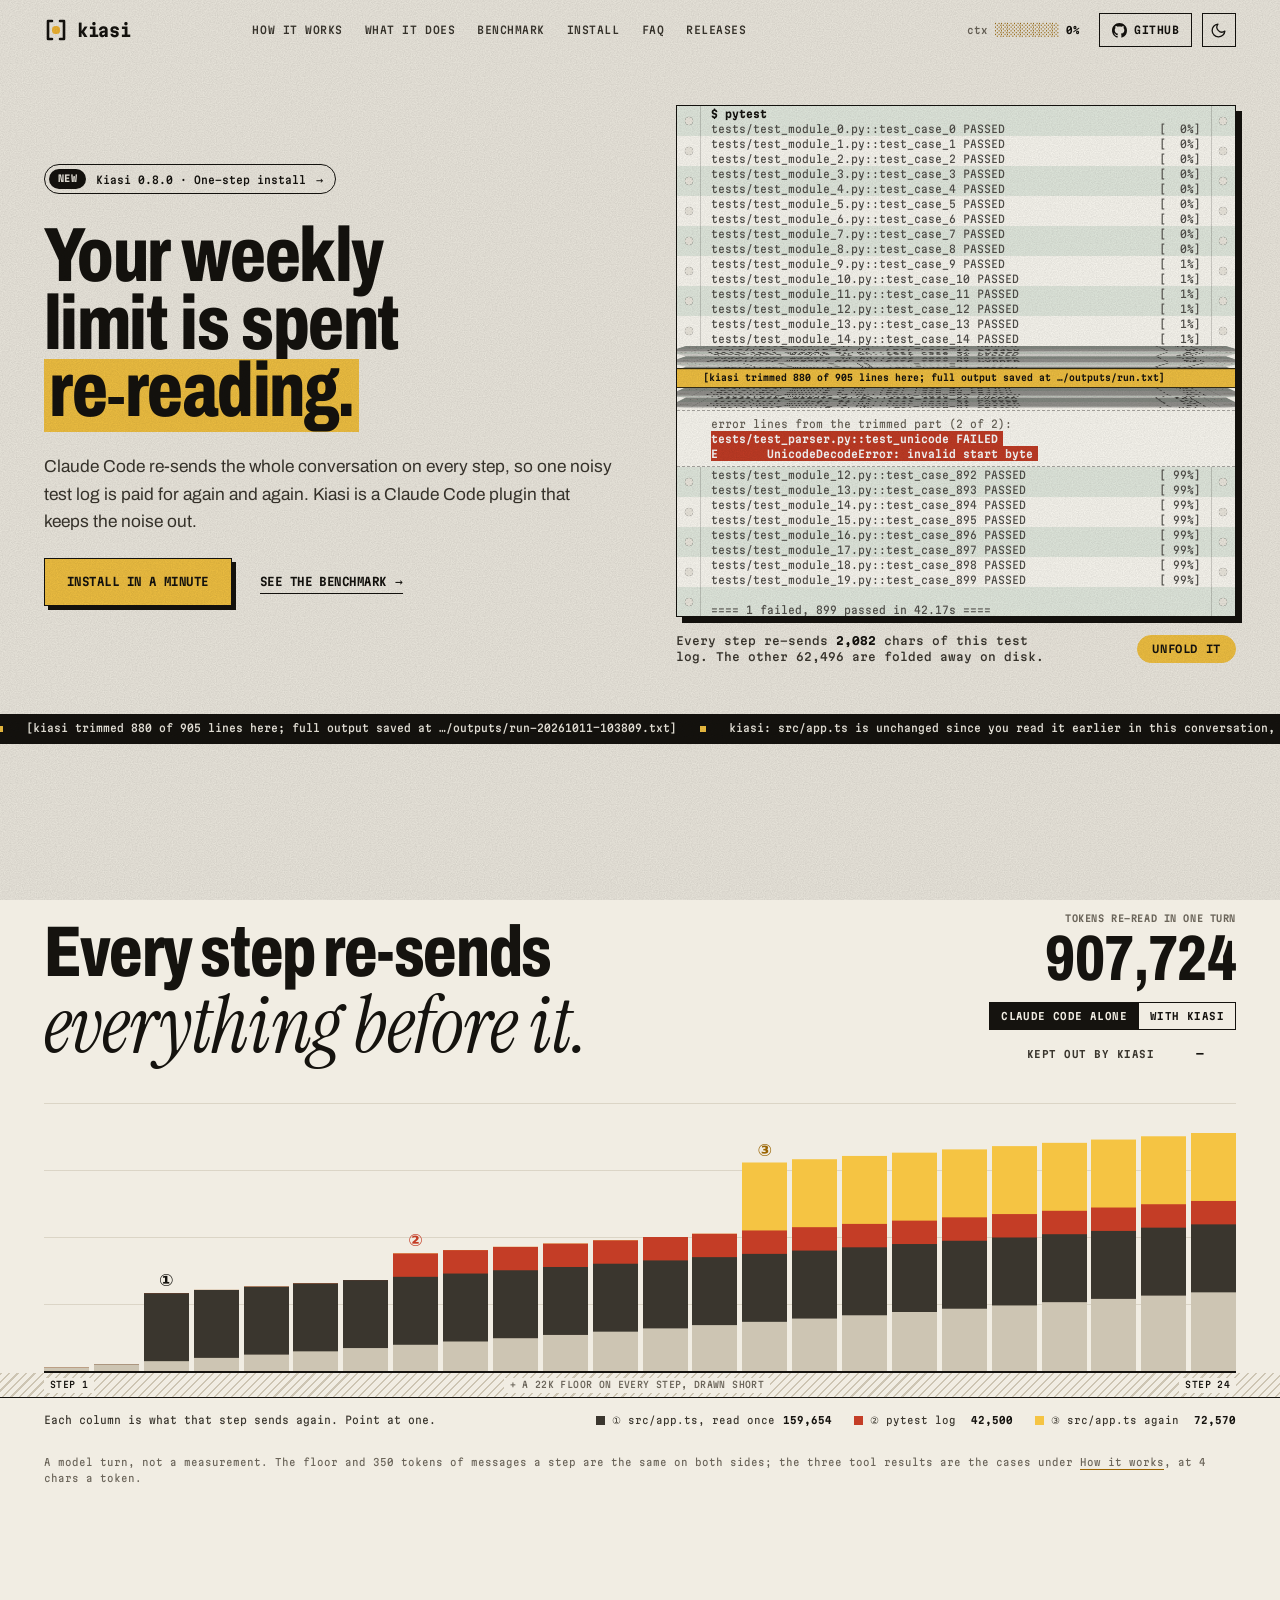
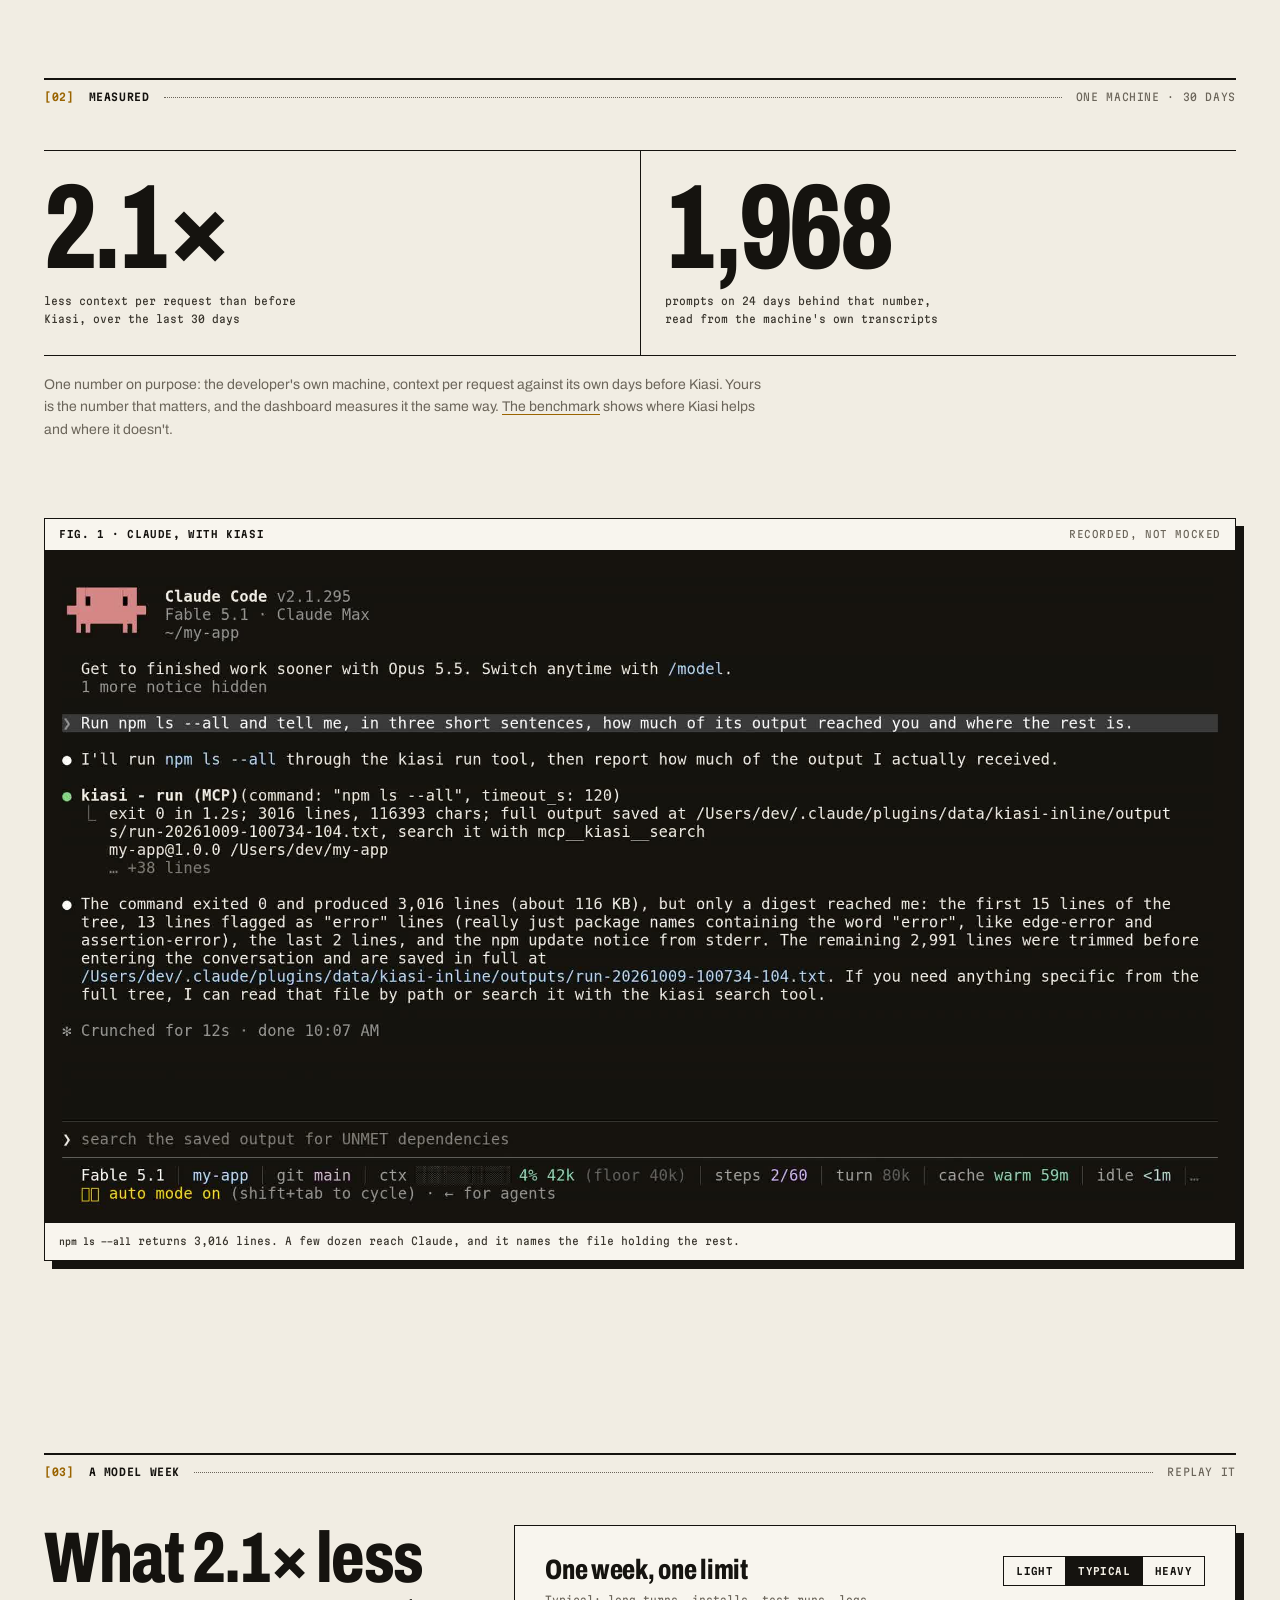
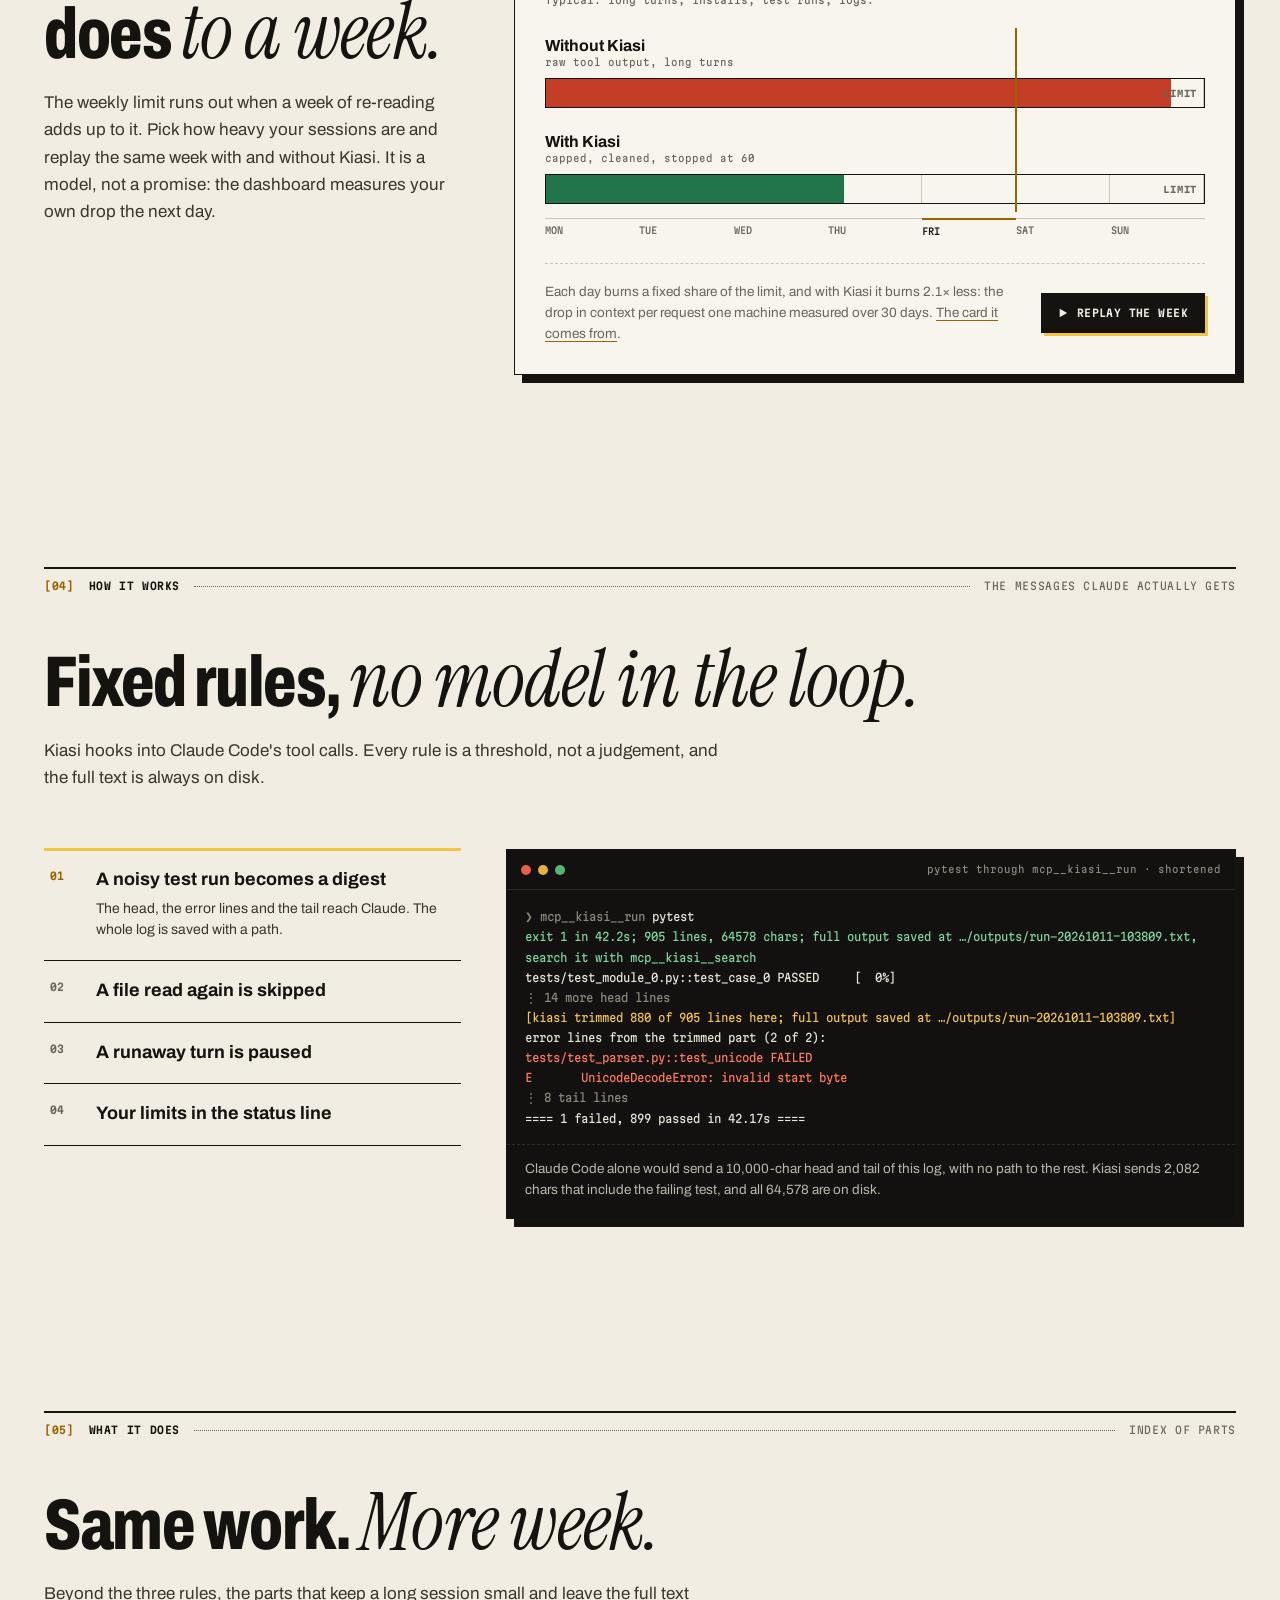
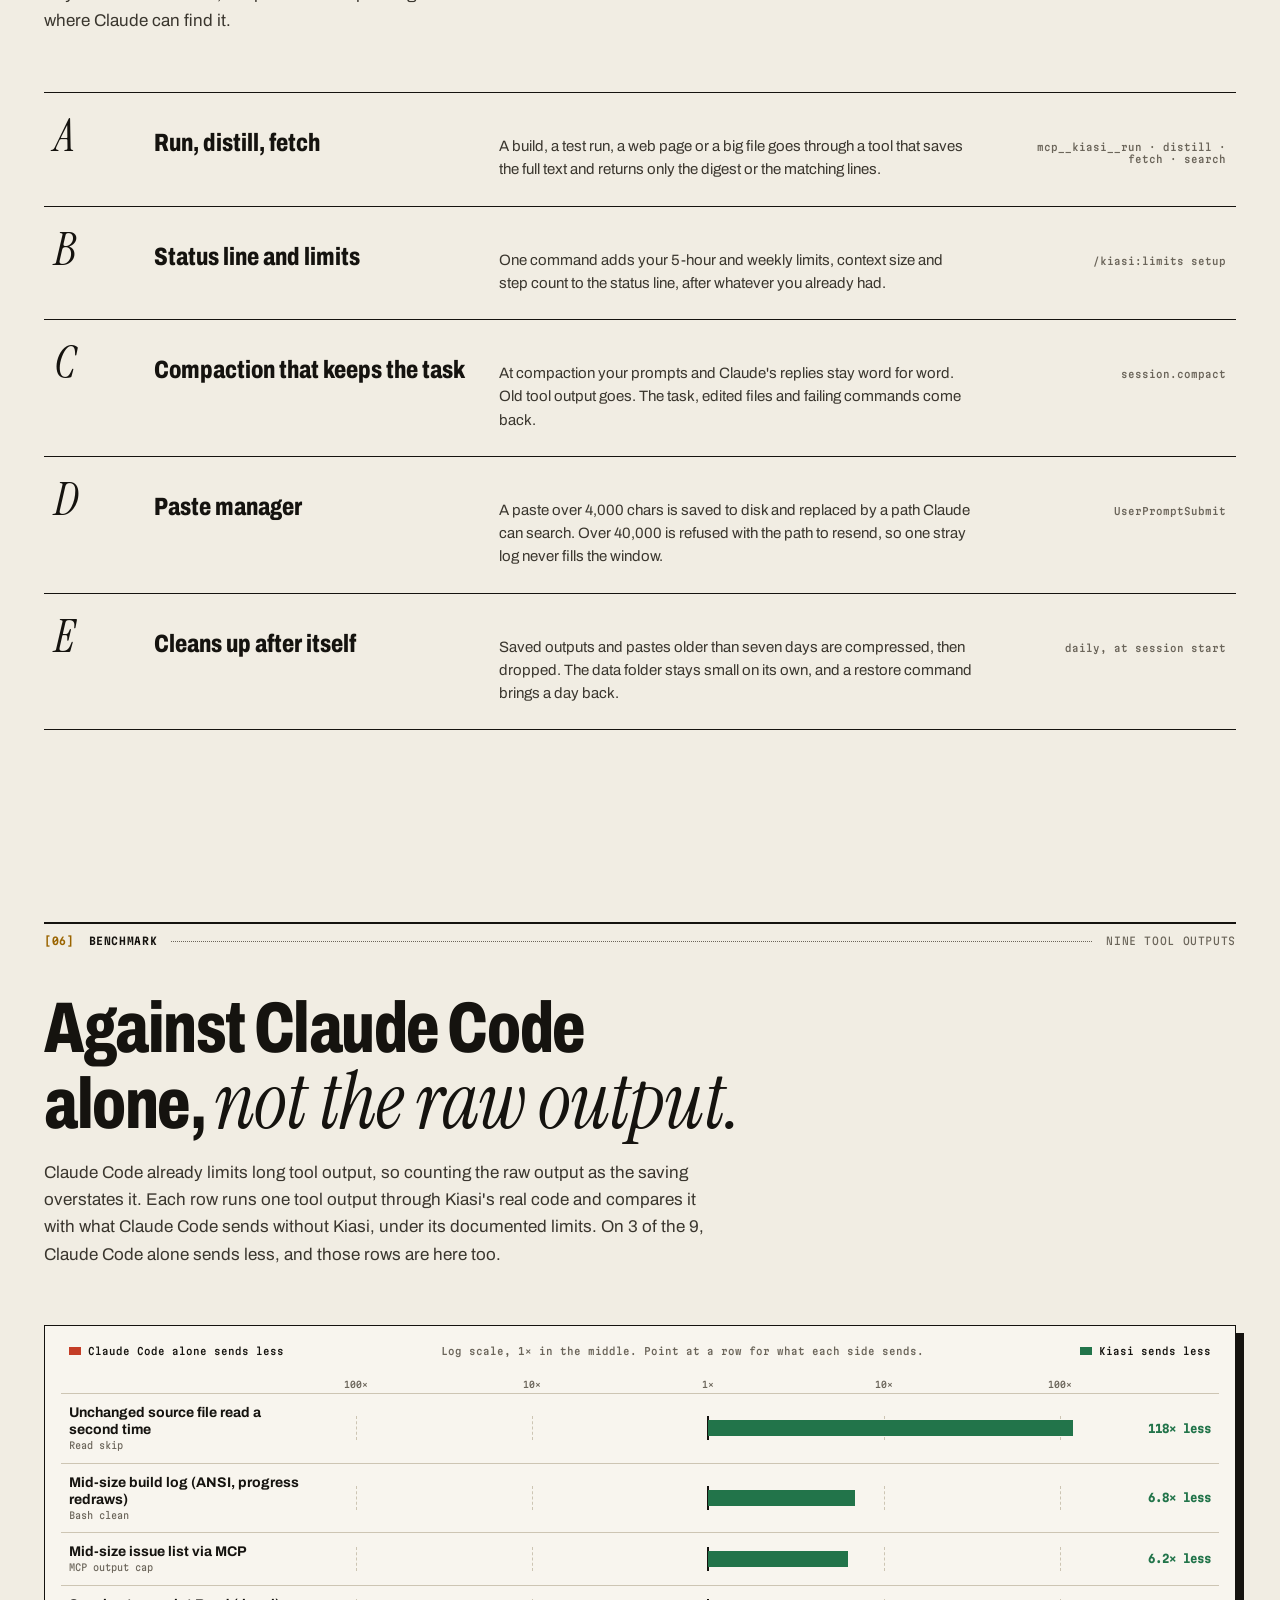
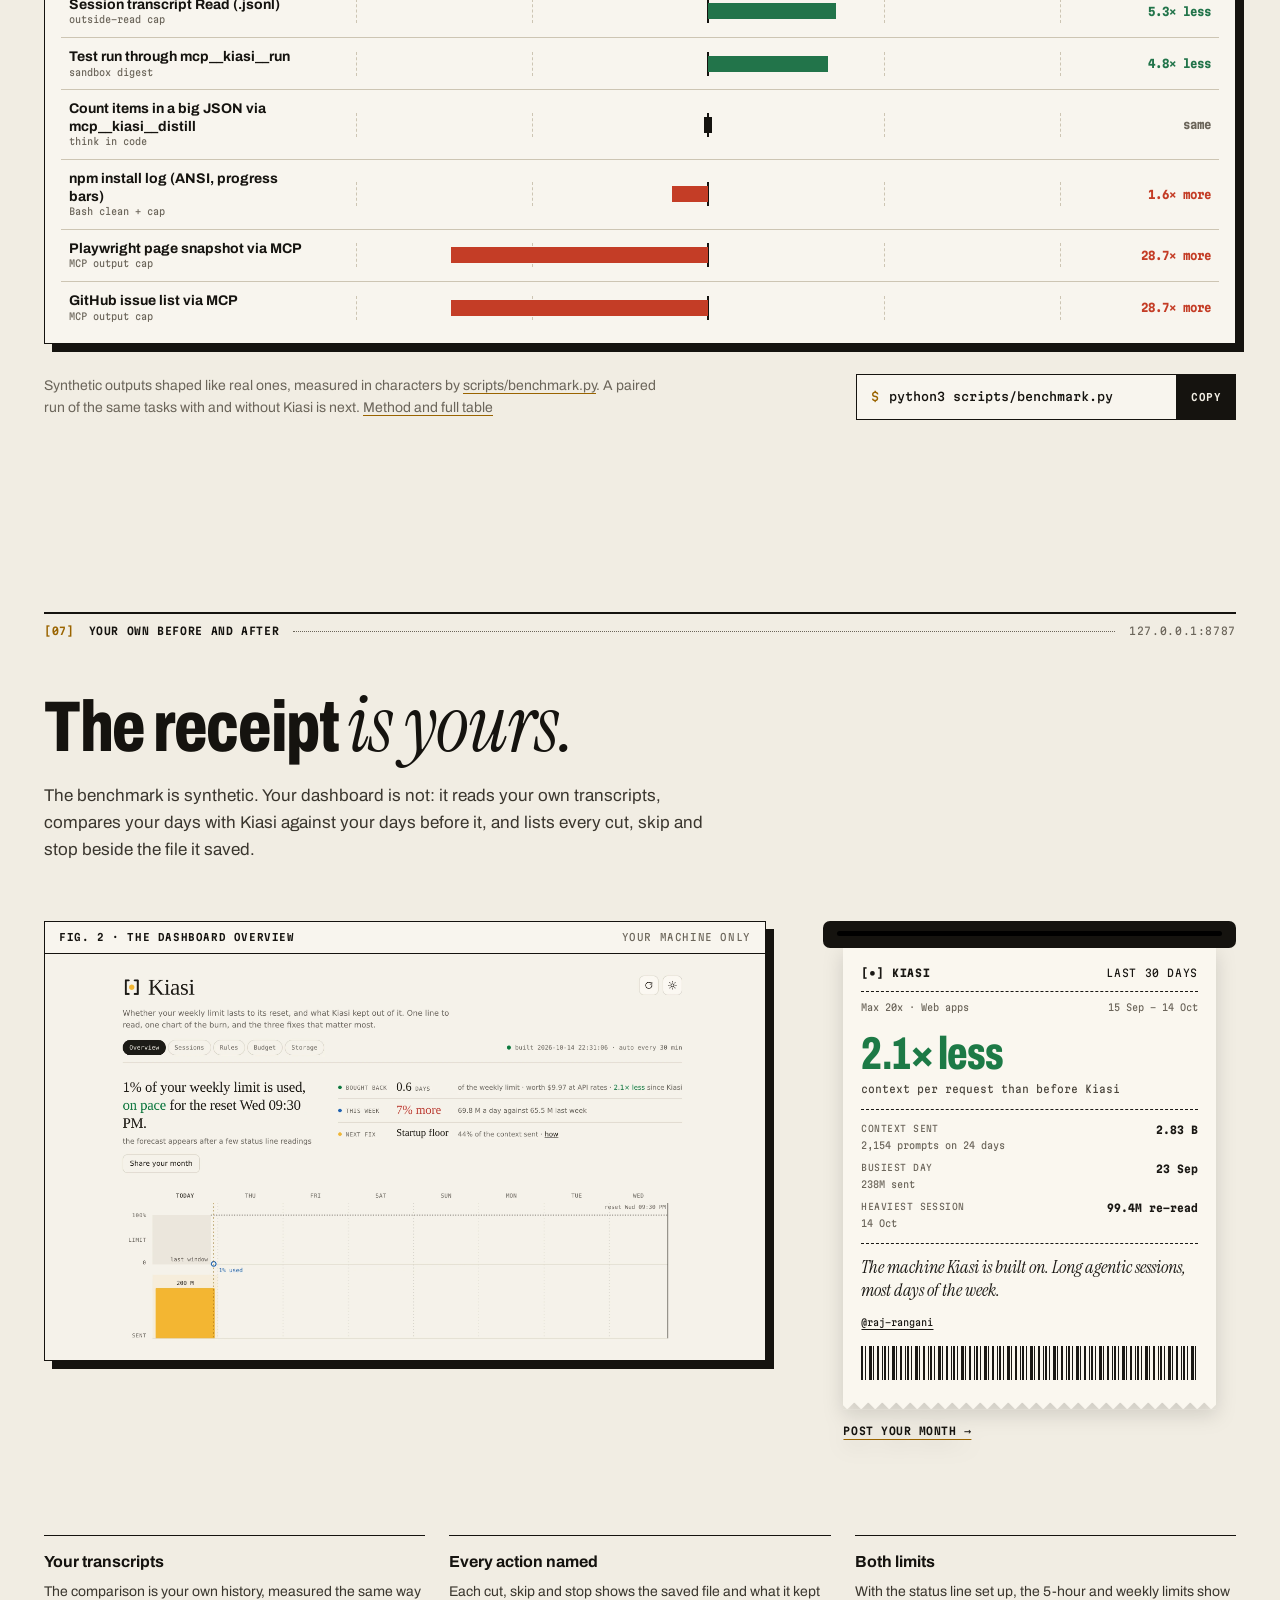
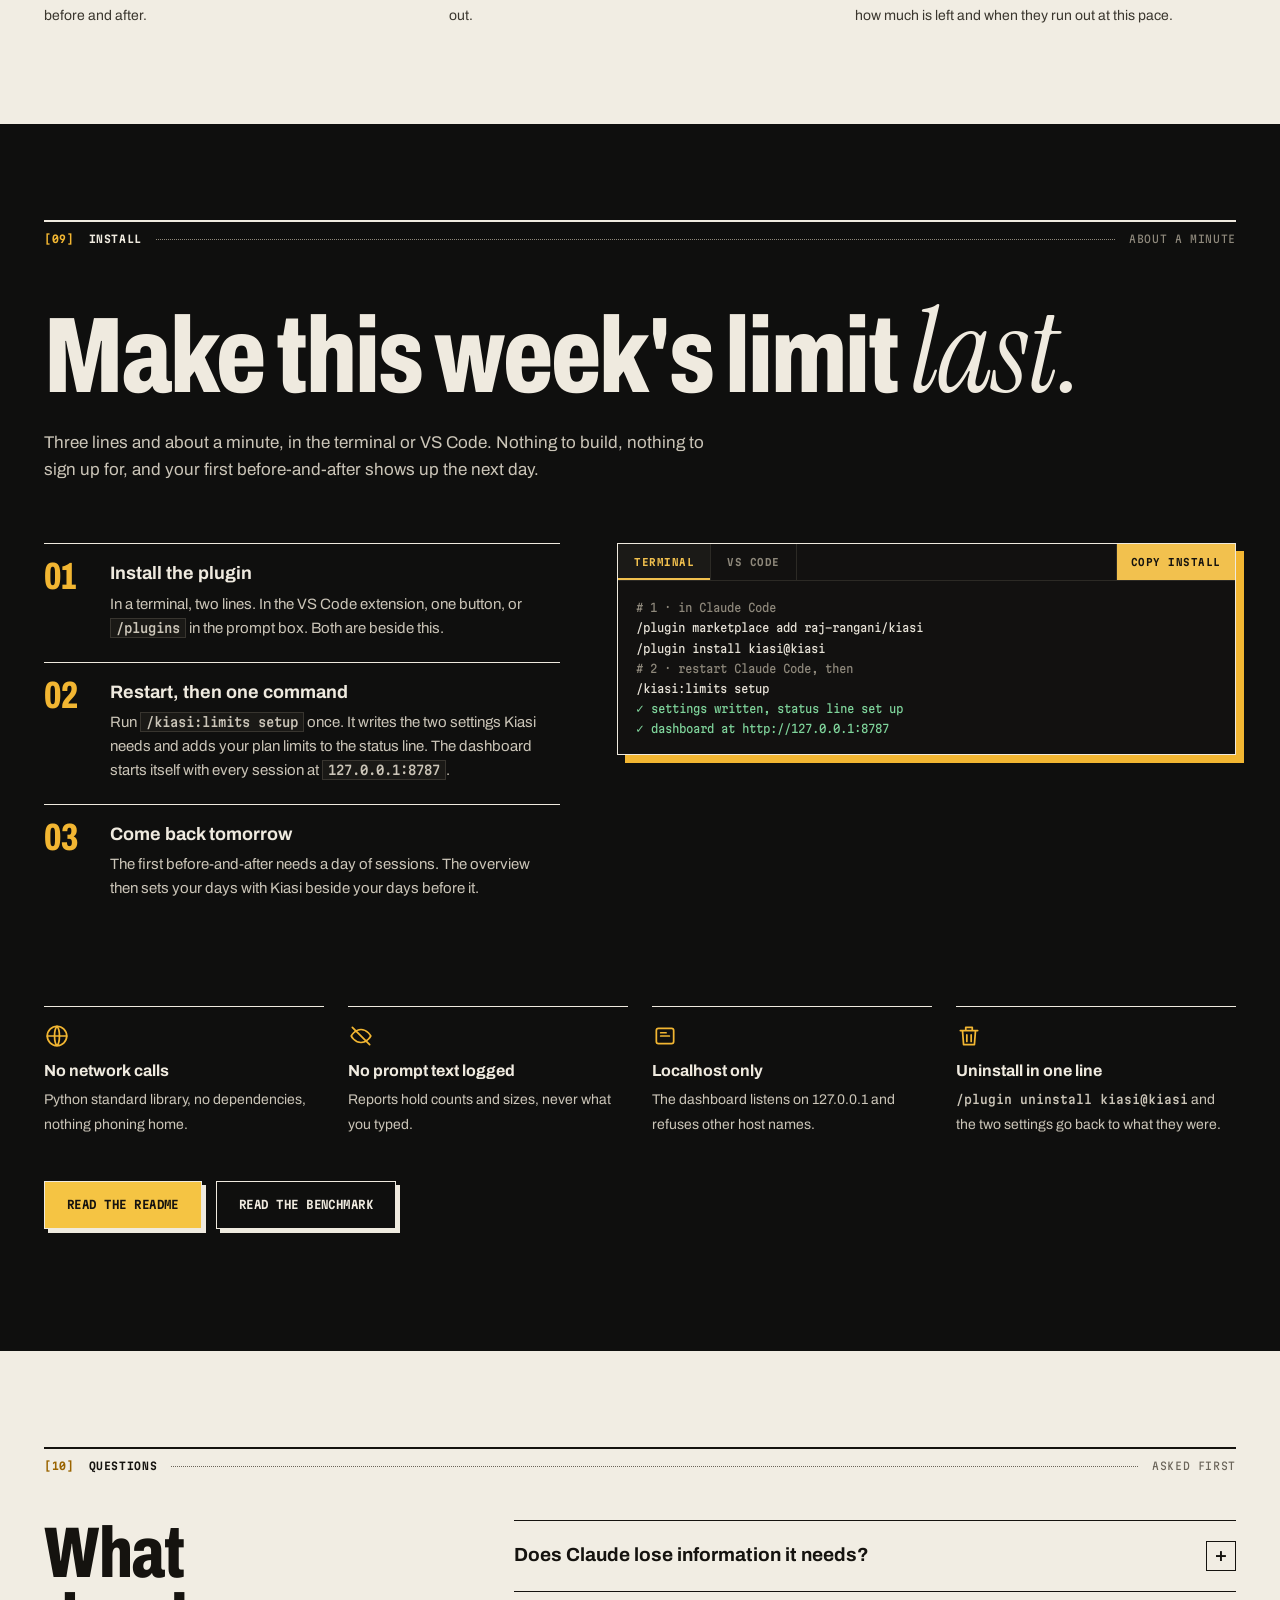
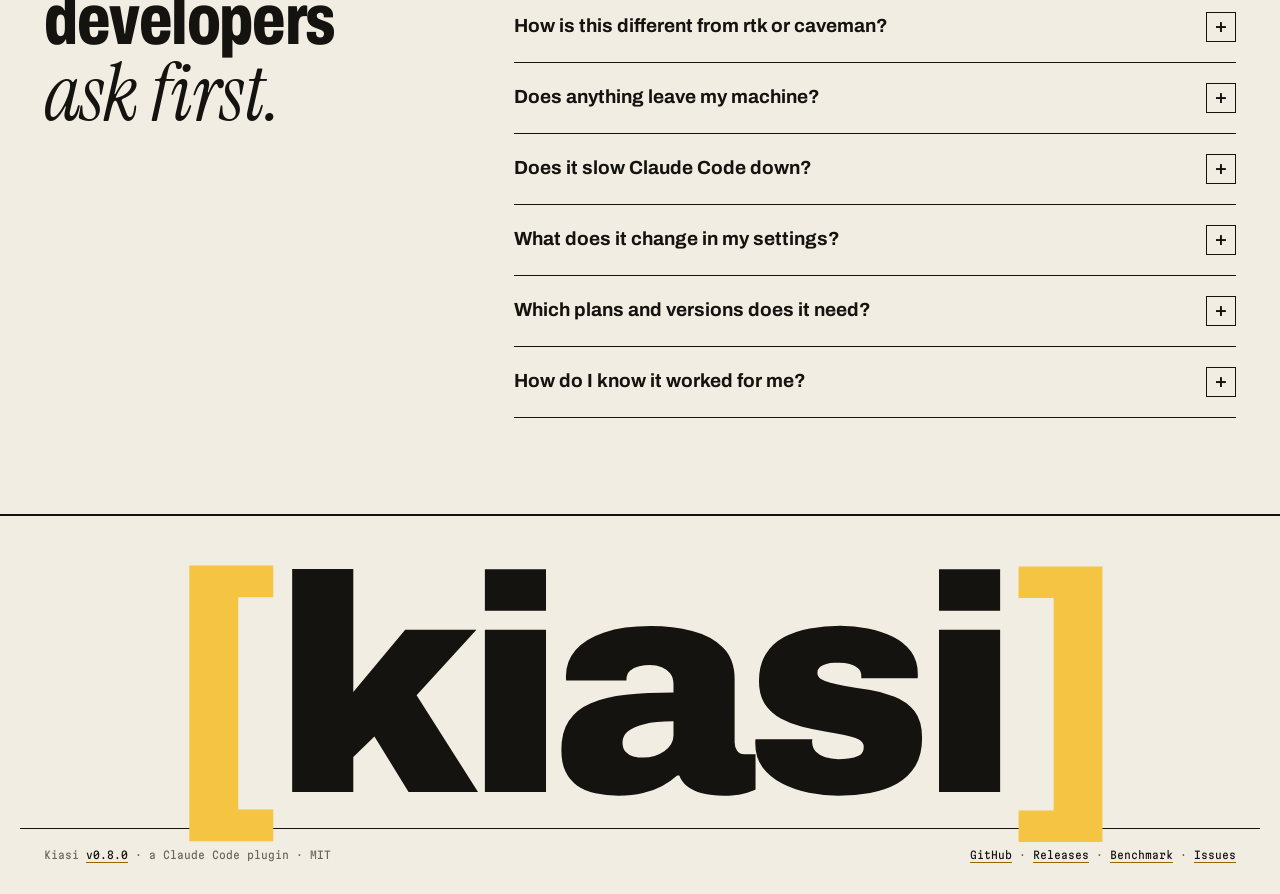
==== commit 9c005576: "Website: re-read tower and measured sections, self-hosted fonts, dashboard stills - Landing page: af" ====
--- a/docs/index.html
+++ b/docs/index.html
@@ -1,5 +1,5 @@
 <!doctype html>
-<html lang="en">
+<html lang="en" data-theme="light">
 <head>
 <meta charset="utf-8">
 <meta name="viewport" content="width=device-width, initial-scale=1">
@@ -9,27 +9,31 @@
 <meta property="og:description" content="Every step of Claude Code re-sends the whole conversation. Kiasi keeps the noise out, and your own dashboard compares the result with your days before it.">
 <meta property="og:type" content="website">
 <meta property="og:image" content="https://raj-rangani.github.io/kiasi/demo-poster.jpg">
+<meta name="theme-color" content="#f1ede3">
 <link rel="icon" href="mark.svg" type="image/svg+xml">
 <link rel="alternate" type="application/atom+xml" title="Kiasi releases" href="releases.xml">
-<link rel="stylesheet" href="site.css">
+<link rel="preload" href="fonts/archivo.woff2" as="font" type="font/woff2" crossorigin>
+<link rel="preload" href="fonts/martian-mono.woff2" as="font" type="font/woff2" crossorigin>
+<script>document.documentElement.className='js';try{var t=localStorage.getItem('kiasi-theme');document.documentElement.dataset.theme=t==='light'||t==='dark'?t:matchMedia('(prefers-color-scheme: dark)').matches?'dark':'light'}catch(e){}</script>
+<link rel="stylesheet" href="home.css">
 </head>
 <body>
-<div class="bgfx" aria-hidden="true"></div>
 
 <header class="top">
   <div class="wrap">
-    <a class="brand" href="#"><img src="mark.svg" alt="">Kiasi</a>
+    <a class="brand" href="#" aria-label="Kiasi home"><svg viewBox="0 0 24 24" aria-hidden="true"><path d="M8 3H4v18h4M16 3h4v18h-4" fill="none" stroke="currentColor" stroke-width="2.6" stroke-linecap="round" stroke-linejoin="round"/></svg><i class="bdot" aria-hidden="true"></i><span>kiasi</span></a>
     <nav class="nav" aria-label="Sections">
       <a href="#how">How it works</a>
       <a href="#features">What it does</a>
       <a href="#benchmark">Benchmark</a>
+      <a href="#install">Install</a>
+      <a href="#faq">FAQ</a>
       <a href="releases/">Releases</a>
-      <a href="#faq">FAQ</a>
-      <a href="#install">Install</a>
     </nav>
     <div class="topright">
+      <span class="sl" title="How much of this page you have read, drawn like Kiasi's status line" aria-hidden="true">ctx <i id="slbar">░░░░░░░░░░</i> <b id="slpct">0%</b></span>
       <a class="ghbtn" href="https://github.com/raj-rangani/kiasi" aria-label="Kiasi on GitHub"><svg viewBox="0 0 16 16" aria-hidden="true"><path d="M8 0C3.58 0 0 3.58 0 8c0 3.54 2.29 6.53 5.47 7.59.4.07.55-.17.55-.38 0-.19-.01-.82-.01-1.49-2.01.37-2.53-.49-2.69-.94-.09-.23-.48-.94-.82-1.13-.28-.15-.68-.52-.01-.53.63-.01 1.08.58 1.23.82.72 1.21 1.87.87 2.33.66.07-.52.28-.87.51-1.07-1.78-.2-3.64-.89-3.64-3.95 0-.87.31-1.59.82-2.15-.08-.2-.36-1.02.08-2.12 0 0 .67-.21 2.2.82.64-.18 1.32-.27 2-.27.68 0 1.36.09 2 .27 1.53-1.04 2.2-.82 2.2-.82.44 1.1.16 1.92.08 2.12.51.56.82 1.27.82 2.15 0 3.07-1.87 3.75-3.65 3.95.29.25.54.73.54 1.48 0 1.07-.01 1.93-.01 2.2 0 .21.15.46.55.38A8.01 8.01 0 0 0 16 8c0-4.42-3.58-8-8-8z"/></svg><span>GitHub</span></a>
-      <button class="iconbtn" id="theme" type="button" aria-label="Toggle light mode">
+      <button class="iconbtn" id="theme" type="button" aria-label="Switch between light and dark">
         <svg class="moon" viewBox="0 0 24 24" fill="none" stroke="currentColor" stroke-width="1.8" stroke-linecap="round" stroke-linejoin="round"><path d="M21 12.8A9 9 0 1 1 11.2 3a7 7 0 0 0 9.8 9.8z"/></svg>
         <svg class="sun" viewBox="0 0 24 24" fill="none" stroke="currentColor" stroke-width="1.8" stroke-linecap="round"><circle cx="12" cy="12" r="4"/><path d="M12 2v2M12 20v2M4.9 4.9l1.4 1.4M17.7 17.7l1.4 1.4M2 12h2M20 12h2M4.9 19.1l1.4-1.4M17.7 6.3l1.4-1.4"/></svg>
       </button>
@@ -37,41 +41,114 @@
   </div>
 </header>
 
-<main class="wrap">
-  <div class="hero">
-    <div class="drift" aria-hidden="true">
-      <span style="--y:3%;--s:96s;--t:-12s">[kiasi trimmed 880 of 905 lines here; full output saved at …/outputs/run-20261011-103809.txt]</span>
-      <span style="--y:15%;--s:118s;--t:-71s">kiasi: src/app.ts is unchanged since you read it earlier in this conversation, so its text is already in your context.</span>
-      <span style="--y:27%;--s:88s;--t:-40s">Kiasi paused this turn at 60 steps (8.1M tokens re-read).</span>
-      <span style="--y:40%;--s:104s;--t:-88s">ctx ██░░░░░░░░ 16% 31k (floor 22k) │ steps 14/60 │ 5h ███░░░░░░░ 34% │ wk ████░░░░░░ 41%</span>
-      <span style="--y:53%;--s:92s;--t:-25s">[kiasi kept 4 failure lines of 90; full output saved at …/outputs/run-20261011-091422.txt]</span>
-      <span style="--y:66%;--s:112s;--t:-58s">exit 1 in 42.2s; 905 lines, 64578 chars; full output saved at …/outputs/run-20261011-103809.txt</span>
-      <span style="--y:79%;--s:100s;--t:-6s">[kiasi kept the first 6000 of 55999 chars of this tool result; full text saved at …/outputs/mcp-20261011-102233.txt]</span>
-      <span style="--y:92%;--s:122s;--t:-97s">[kiasi removed colour codes and repeated lines; original output saved at …/outputs/run-20261011-095510.txt]</span>
-    </div>
-    <div class="hcopy">
-      <a class="pill news" id="news" href="releases/#v0.8.0"><i></i><b>New</b><span id="news-text">Kiasi 0.8.0 · One-step install</span><span class="arr" aria-hidden="true">→</span></a>
-      <h1>Your weekly limit is spent <span class="rot" id="rot" aria-hidden="true"><em>re&#8209;reading.</em></span><span class="sr">re-reading.</span></h1>
-      <p class="lede">Every step of Claude Code re-sends the whole conversation, so one noisy test log is paid for again on every step after it. Kiasi keeps the noise out with fixed rules and saves the full text to disk. Install it, and tomorrow your own dashboard compares your days with Kiasi against your days before it.</p>
-      <div class="cta">
-        <a class="btn primary" href="#install">Install in a minute</a>
-        <a class="btn" href="#benchmark">See the benchmark</a>
-      </div>
-      <div class="cmd"><span>/plugin marketplace add <b>raj-rangani/kiasi</b></span><button class="copy" data-copy="/plugin marketplace add raj-rangani/kiasi&#10;/plugin install kiasi@kiasi">Copy both lines</button></div>
-      <p class="fine">Python standard library only. Nothing is sent anywhere. Uninstall in one line.</p>
-    </div>
-
-    <div class="hsim tile" id="sim">
-      <div class="sim">
+<main>
+  <section class="hero" aria-labelledby="hero-h">
+    <div class="wrap hgrid">
+      <div class="htext">
+        <div class="kick"><a class="pill" id="news" href="releases/#v0.8.0"><b>New</b><span id="news-text">Kiasi 0.8.0 · One-step install</span><span aria-hidden="true">→</span></a></div>
+        <h1 class="mega" id="hero-h"><span class="l1">Your weekly limit is spent</span> <span class="mark">re&#8209;reading.</span></h1>
+        <div class="hlead">
+          <p class="lede">Claude Code re-sends the whole conversation on every step, so one noisy test log is paid for again and again. Kiasi is a Claude Code plugin that keeps the noise out.</p>
+          <div class="cta">
+            <a class="btn primary" href="#install">Install in a minute</a>
+            <a class="tlink" href="#benchmark">See the benchmark <span aria-hidden="true">→</span></a>
+          </div>
+        </div>
+      </div>
+      <figure class="fold" id="fold">
+        <div class="fwin" aria-hidden="true">
+          <div class="fhead"></div>
+          <div class="fpl"></div>
+          <div class="fbelow">
+            <div class="fslip"><div>error lines from the trimmed part (2 of 2):</div><div class="fail">tests/test_parser.py::test_unicode FAILED</div><div class="fail">E       UnicodeDecodeError: invalid start byte</div></div>
+            <div class="ftail"></div>
+          </div>
+          <div class="fband">[kiasi trimmed 880 of 905 lines here; full output saved at …/outputs/run.txt]</div>
+          <div class="ffade"></div>
+          <span class="fhint"></span>
+        </div>
+        <figcaption class="fcap"><p id="fread">Every step re-sends <b>64,578</b> chars of this test log.<span></span></p><button class="fbtn" type="button" id="fbtn" aria-pressed="false">Fold the noise</button></figcaption>
+      </figure>
+    </div>
+  </section>
+
+  <div class="ticker" aria-hidden="true">
+    <div class="tk" id="tk">
+      <span>[kiasi trimmed 880 of 905 lines here; full output saved at …/outputs/run-20261011-103809.txt]</span>
+      <span>kiasi: src/app.ts is unchanged since you read it earlier in this conversation, so its text is already in your context.</span>
+      <span>Kiasi paused this turn at 60 steps (8.1M tokens re-read).</span>
+      <span>ctx ██░░░░░░░░ 16% 31k (floor 22k) │ steps 14/60 │ 5h ███░░░░░░░ 34% │ wk ████░░░░░░ 41%</span>
+      <span>[kiasi kept 4 failure lines of 90; full output saved at …/outputs/run-20261011-091422.txt]</span>
+      <span>exit 1 in 42.2s; 905 lines, 64578 chars; full output saved at …/outputs/run-20261011-103809.txt</span>
+      <span>[kiasi kept the first 6000 of 55999 chars of this tool result; full text saved at …/outputs/mcp-20261011-102233.txt]</span>
+      <span>[kiasi removed colour codes and repeated lines; original output saved at …/outputs/run-20261011-095510.txt]</span>
+    </div>
+  </div>
+
+  <section class="sec tower" id="tower" aria-labelledby="turn-h">
+    <div class="wrap">
+      <div class="sechead reveal"><span class="no">[01]</span><span class="nm">One turn</span><span class="ln"></span><span class="as">24 steps, modelled</span></div>
+      <div class="hrow">
+        <h2 class="h2 reveal" id="turn-h">Every step re-sends <em>everything before it.</em></h2>
+        <div class="hstat">
+          <p class="ttotal"><span>Tokens re-read in one turn</span><b id="twTotal">0</b></p>
+          <div class="switch" role="radiogroup" aria-label="Show the turn">
+            <button type="button" role="radio" aria-checked="true" data-ki="0">Claude Code alone</button>
+            <button type="button" role="radio" aria-checked="false" data-ki="1">With Kiasi</button>
+          </div>
+          <p class="kept"><span>Kept out by Kiasi</span><b id="tw-k">—</b></p>
+        </div>
+      </div>
+    </div>
+    <figure class="sky">
+      <div class="wrap">
+        <ol class="tplot" id="twplot" role="img" aria-label="Twenty-four columns, one per step. Each step re-sends everything before it, so the pytest log from step 8 and the second read of src/app.ts from step 15 ride along on every later step. With Kiasi both shrink to a sliver."></ol>
+      </div>
+      <div class="ground" aria-hidden="true"><div class="wrap"><span>Step 1</span><span>+ a 22k floor on every step, drawn short</span><span>Step 24</span></div></div>
+      <figcaption class="wrap skyfoot">
+        <p class="tstep" id="twstep">Each column is what that step sends again. Point at one.</p>
+        <dl class="ledger">
+          <div><dt><i class="sw a"></i>① src/app.ts, read once</dt><dd id="tw-a">159,654</dd></div>
+          <div><dt><i class="sw p"></i>② pytest log</dt><dd id="tw-p">42,500</dd></div>
+          <div><dt><i class="sw r"></i>③ src/app.ts again</dt><dd id="tw-r">72,570</dd></div>
+        </dl>
+        <p class="note">A model turn, not a measurement. The floor and 350 tokens of messages a step are the same on both sides; the three tool results are the cases under <a href="#how">How it works</a>, at 4 chars a token.</p>
+      </figcaption>
+    </figure>
+  </section>
+
+  <section class="wrap sec" id="measured">
+    <div class="sechead reveal"><span class="no">[02]</span><span class="nm">Measured</span><span class="ln"></span><span class="as">one machine · 30 days</span></div>
+    <div class="belt">
+      <div class="reveal"><b><span data-count="2.1" data-dec="1">2.1</span>×</b><span>less context per request than before Kiasi, over the last 30 days</span></div>
+      <div class="reveal" style="--d:1"><b>1,968</b><span>prompts on 24 days behind that number, read from the machine's own transcripts</span></div>
+    </div>
+    <p class="beltnote reveal">One number on purpose: the developer's own machine, context per request against its own days before Kiasi. Yours is the number that matters, and the dashboard measures it the same way. <a href="#benchmark">The benchmark</a> shows where Kiasi helps and where it doesn't.</p>
+
+    <figure class="plate reveal" id="demo">
+      <div class="pbar"><span>Fig. 1 · claude, with kiasi</span><span>recorded, not mocked</span></div>
+      <video class="rec" id="demovid" src="demo.mp4" data-poster="demo-poster.jpg" width="1100" height="620" loop muted playsinline preload="none" aria-label="A real Claude Code session with Kiasi: npm ls --all returns 3,016 lines, Claude reports that a few dozen lines reached it and names the file holding the rest; then the dashboard"><a href="demo.mp4">Watch the recording</a></video>
+      <figcaption><code>npm ls --all</code> returns 3,016 lines. A few dozen reach Claude, and it names the file holding the rest.</figcaption>
+    </figure>
+  </section>
+
+  <section class="wrap sec" id="week">
+    <div class="sechead reveal"><span class="no">[03]</span><span class="nm">A model week</span><span class="ln"></span><span class="as">replay it</span></div>
+    <div class="split">
+      <div class="head">
+        <h2 class="h2 reveal">What 2.1× less does <em>to a week.</em></h2>
+        <p class="sub reveal" style="--d:1">The weekly limit runs out when a week of re-reading adds up to it. Pick how heavy your sessions are and replay the same week with and without Kiasi. It is a model, not a promise: the dashboard measures your own drop the next day.</p>
+      </div>
+      <div class="sim reveal" id="sim" style="--d:1">
         <div class="simtop">
           <div>
             <h3 class="simtitle">One week, one limit</h3>
             <div class="bigcap" id="bigcap">Typical: long turns, installs, test runs, logs.</div>
           </div>
           <div class="modes" role="tablist" aria-label="Session noise">
-            <button class="mode" data-mode="0" role="tab" aria-selected="false">Light</button>
-            <button class="mode on" data-mode="1" role="tab" aria-selected="true">Typical</button>
-            <button class="mode" data-mode="2" role="tab" aria-selected="false">Heavy</button>
+            <button class="mode" type="button" data-mode="0" role="tab" aria-selected="false">Light</button>
+            <button class="mode on" type="button" data-mode="1" role="tab" aria-selected="true">Typical</button>
+            <button class="mode" type="button" data-mode="2" role="tab" aria-selected="false">Heavy</button>
           </div>
         </div>
         <div class="tracks">
@@ -89,34 +166,18 @@
         </div>
         <div class="days"><ol id="days"><li>Mon</li><li>Tue</li><li>Wed</li><li>Thu</li><li>Fri</li><li>Sat</li><li>Sun</li></ol></div>
         <div class="simfoot">
-          <p>A model week, not a promise. Each day burns a fixed share of the limit, and with Kiasi it burns 2.2× less: the drop in context per request one machine measured over 30 days. <a href="#proof">The card it comes from</a>.</p>
-          <button class="play" id="play"><svg viewBox="0 0 12 12" aria-hidden="true"><path d="M2 1l9 5-9 5z"/></svg>Replay the week</button>
-        </div>
-      </div>
-    </div>
-  </div>
-
-  <div class="stage">
-    <div class="term" id="demo">
-      <div class="bar"><i></i><i></i><i></i><em class="lbl">claude · with kiasi</em> <span>recorded, not mocked</span></div>
-      <video class="rec" id="demovid" src="demo.mp4" poster="demo-poster.jpg" width="1100" height="620" loop muted playsinline preload="metadata" aria-label="A real Claude Code session with Kiasi: npm ls --all returns 3,016 lines, Claude reports that a few dozen lines reached it and names the file holding the rest; then the dashboard">
-        <img class="rec" src="demo.gif" alt="A real Claude Code session with Kiasi: npm ls --all returns 3,016 lines, Claude reports that a few dozen lines reached it and names the file holding the rest; then the dashboard" width="1100" height="620">
-      </video>
-    </div>
-  </div>
-
-  <div class="belt reveal">
-    <div><b><span data-count="2.2" data-dec="1">2.2</span><small>×</small></b><span>less context per request than before Kiasi, over the last 30 days</span></div>
-    <div><b>1,968</b><span>prompts on 24 days behind that number, read from the machine's own transcripts</span></div>
-    <div class="live"><b id="clones">—</b><span id="clones-cap">machines installed it in the last 14 days</span></div>
-  </div>
-  <p class="beltnote reveal">One number on purpose: the developer's own machine, context per request against its own days before Kiasi. Yours is the number that matters, and the dashboard measures it the same way. <a href="#benchmark">The benchmark</a> shows where Kiasi helps and where it doesn't.</p>
-
-  <section id="how">
+          <p>Each day burns a fixed share of the limit, and with Kiasi it burns 2.1× less: the drop in context per request one machine measured over 30 days. <a href="#proof">The card it comes from</a>.</p>
+          <button class="play" id="play" type="button"><svg viewBox="0 0 12 12" aria-hidden="true"><path d="M2 1l9 5-9 5z"/></svg>Replay the week</button>
+        </div>
+      </div>
+    </div>
+  </section>
+
+  <section class="wrap sec" id="how">
+    <div class="sechead reveal"><span class="no">[04]</span><span class="nm">How it works</span><span class="ln"></span><span class="as">the messages Claude actually gets</span></div>
     <div class="head">
-      <p class="eyebrow reveal">How it works</p>
       <h2 class="h2 reveal">Fixed rules, <em>no model in the loop.</em></h2>
-      <p class="sub reveal" style="--d:1">Kiasi hooks into Claude Code's tool calls. Every rule is a threshold, not a judgement, and the full text is always on disk. These are the messages Claude actually gets.</p>
+      <p class="sub reveal" style="--d:1">Kiasi hooks into Claude Code's tool calls. Every rule is a threshold, not a judgement, and the full text is always on disk.</p>
     </div>
     <div class="tour reveal" id="tour">
       <div class="chapters" role="tablist" aria-label="What Kiasi does">
@@ -125,7 +186,7 @@
         <button class="chap" type="button" role="tab" id="tc-2" aria-selected="false" aria-controls="tp-2" tabindex="-1"><span class="n">03</span><b>A runaway turn is paused</b><span class="d">Warned at 50 steps, paused at 60 with the task written to a file.</span><span class="prog"></span></button>
         <button class="chap" type="button" role="tab" id="tc-3" aria-selected="false" aria-controls="tp-3" tabindex="-1"><span class="n">04</span><b>Your limits in the status line</b><span class="d">The 5-hour and weekly limits, context size and step count, after your own status line.</span><span class="prog"></span></button>
       </div>
-      <div class="tterm">
+      <div class="tterm term">
         <div class="bar"><i></i><i></i><i></i><em class="lbl" id="tlbl">pytest through mcp__kiasi__run · shortened</em></div>
         <div class="tpane on" id="tp-0" role="tabpanel" aria-labelledby="tc-0" data-lbl="pytest through mcp__kiasi__run · shortened">
 <pre><span class="t"><span class="k">❯ mcp__kiasi__run</span> pytest</span><span class="t"><span class="g">exit 1 in 42.2s; 905 lines, 64578 chars; full output saved at …/outputs/run-20261011-103809.txt, search it with mcp__kiasi__search</span></span><span class="t">tests/test_module_0.py::test_case_0 PASSED     [  0%]</span><span class="t"><span class="k">⋮ 14 more head lines</span></span><span class="t"><span class="y">[kiasi trimmed 880 of 905 lines here; full output saved at …/outputs/run-20261011-103809.txt]</span></span><span class="t">error lines from the trimmed part (2 of 2):</span><span class="t"><span class="r">tests/test_parser.py::test_unicode FAILED</span></span><span class="t"><span class="r">E       UnicodeDecodeError: invalid start byte</span></span><span class="t"><span class="k">⋮ 8 tail lines</span></span><span class="t">==== 1 failed, 899 passed in 42.17s ====</span></pre>
@@ -147,44 +208,54 @@
     </div>
   </section>
 
-  <section id="features">
+  <section class="wrap sec" id="features">
+    <div class="sechead reveal"><span class="no">[05]</span><span class="nm">What it does</span><span class="ln"></span><span class="as">index of parts</span></div>
     <div class="head">
-      <p class="eyebrow reveal">What it does</p>
       <h2 class="h2 reveal">Same work. <em>More week.</em></h2>
       <p class="sub reveal" style="--d:1">Beyond the three rules, the parts that keep a long session small and leave the full text where Claude can find it.</p>
     </div>
-    <div class="bento">
-      <div class="tile t-2 reveal"><div class="ic"><svg viewBox="0 0 24 24"><path d="M4 6h16M4 12h10M4 18h7"/><path d="M17 15l3 3-3 3"/></svg></div><h3>Run, distill, fetch</h3><p>A build, a test run, a web page or a big file goes through a tool that saves the full text and returns only the digest or the matching lines.</p><code>mcp__kiasi__run · distill · fetch · search</code></div>
-      <div class="tile t-2 reveal" style="--d:1"><div class="ic"><svg viewBox="0 0 24 24"><rect x="3" y="4" width="18" height="16" rx="2"/><path d="M7 15h4M7 9l3 3-3 3"/></svg></div><h3>Status line and limits</h3><p>One command adds your 5-hour and weekly limits, context size and step count to the status line, after whatever you already had.</p><code>/kiasi:limits setup</code></div>
-      <div class="tile t-2 reveal" style="--d:2"><div class="ic"><svg viewBox="0 0 24 24"><path d="M12 3v18M3 12h18"/><circle cx="12" cy="12" r="9"/></svg></div><h3>Compaction that keeps the task</h3><p>At compaction your prompts and Claude's replies stay word for word. Old tool output goes. The task, edited files and failing commands come back.</p><code>session.compact</code></div>
-      <div class="tile t-3 reveal"><div class="ic"><svg viewBox="0 0 24 24"><path d="M4 7h16M4 12h16M4 17h10"/></svg></div><h3>Paste manager</h3><p>A paste over 4,000 chars is saved to disk and replaced by a path Claude can search. Over 40,000 is refused with the path to resend, so one stray log never fills the window.</p><code>UserPromptSubmit</code></div>
-      <div class="tile t-3 reveal" style="--d:1"><div class="ic"><svg viewBox="0 0 24 24"><path d="M3 6h18l-2 13H5z"/><path d="M9 10v5M15 10v5"/></svg></div><h3>Cleans up after itself</h3><p>Saved outputs and pastes older than seven days are compressed, then dropped. The data folder stays small on its own, and a restore command brings a day back.</p><code>daily, at session start</code></div>
-    </div>
-  </section>
-
-  <section id="benchmark">
+    <ol class="index">
+      <li class="reveal"><span class="ix">A</span><h3>Run, distill, fetch</h3><p>A build, a test run, a web page or a big file goes through a tool that saves the full text and returns only the digest or the matching lines.</p><code>mcp__kiasi__run · distill · fetch · search</code></li>
+      <li class="reveal"><span class="ix">B</span><h3>Status line and limits</h3><p>One command adds your 5-hour and weekly limits, context size and step count to the status line, after whatever you already had.</p><code>/kiasi:limits setup</code></li>
+      <li class="reveal"><span class="ix">C</span><h3>Compaction that keeps the task</h3><p>At compaction your prompts and Claude's replies stay word for word. Old tool output goes. The task, edited files and failing commands come back.</p><code>session.compact</code></li>
+      <li class="reveal"><span class="ix">D</span><h3>Paste manager</h3><p>A paste over 4,000 chars is saved to disk and replaced by a path Claude can search. Over 40,000 is refused with the path to resend, so one stray log never fills the window.</p><code>UserPromptSubmit</code></li>
+      <li class="reveal"><span class="ix">E</span><h3>Cleans up after itself</h3><p>Saved outputs and pastes older than seven days are compressed, then dropped. The data folder stays small on its own, and a restore command brings a day back.</p><code>daily, at session start</code></li>
+    </ol>
+  </section>
+
+  <section class="wrap sec" id="benchmark">
+    <div class="sechead reveal"><span class="no">[06]</span><span class="nm">Benchmark</span><span class="ln"></span><span class="as">nine tool outputs</span></div>
     <div class="head">
-      <p class="eyebrow reveal">Benchmark</p>
       <h2 class="h2 reveal">Against Claude Code alone, <em>not the raw output.</em></h2>
-      <p class="sub reveal" style="--d:1">Claude Code already limits long tool output, so counting the raw output as the saving overstates it. Each card runs one tool output through Kiasi's real code and compares it with what Claude Code sends without Kiasi, under its documented limits. <span id="bsum">On 3 of the 9, Claude Code alone sends less, and those cards are here too.</span></p>
-    </div>
-    <div class="bgrid" id="bgrid"></div>
+      <p class="sub reveal" style="--d:1">Claude Code already limits long tool output, so counting the raw output as the saving overstates it. Each row runs one tool output through Kiasi's real code and compares it with what Claude Code sends without Kiasi, under its documented limits. <span id="bsum">On 3 of the 9, Claude Code alone sends less, and those rows are here too.</span></p>
+    </div>
+    <figure class="dchart reveal" id="dchart">
+      <figcaption class="dlegend"><span class="cc"><i></i>Claude Code alone sends less</span><span class="dscale">Log scale, 1× in the middle. Point at a row for what each side sends.</span><span class="ki"><i></i>Kiasi sends less</span></figcaption>
+      <div class="daxis" aria-hidden="true"><span></span><div class="dticks" id="dticks"></div><span></span></div>
+      <ol class="drows" id="drows"></ol>
+      <div class="dtip" id="dtip" aria-hidden="true" hidden></div>
+    </figure>
     <div class="bfoot reveal">
       <p>Synthetic outputs shaped like real ones, measured in characters by <a href="https://github.com/raj-rangani/kiasi/blob/main/scripts/benchmark.py">scripts/benchmark.py</a>. A paired run of the same tasks with and without Kiasi is next. <a href="benchmark/">Method and full table</a></p>
-      <div class="cmd"><span>python3 scripts/benchmark.py</span><button class="copy" data-copy="python3 scripts/benchmark.py">Copy</button></div>
-    </div>
-  </section>
-
-  <section id="proof">
+      <div class="cmd"><span><i>$</i>python3 scripts/benchmark.py</span><button class="copy" type="button" data-copy="python3 scripts/benchmark.py">Copy</button></div>
+    </div>
+  </section>
+
+  <section class="wrap sec" id="proof">
+    <div class="sechead reveal"><span class="no">[07]</span><span class="nm">Your own before and after</span><span class="ln"></span><span class="as">127.0.0.1:8787</span></div>
     <div class="head">
-      <p class="eyebrow reveal">Your own before and after</p>
       <h2 class="h2 reveal">The receipt <em>is yours.</em></h2>
       <p class="sub reveal" style="--d:1">The benchmark is synthetic. Your dashboard is not: it reads your own transcripts, compares your days with Kiasi against your days before it, and lists every cut, skip and stop beside the file it saved.</p>
     </div>
     <div class="proof">
-      <div class="shot reveal"><video class="dashvid" id="dashvid" muted loop playsinline preload="none" poster="dash-dark-poster.jpg" data-dark="dash-dark.mp4" data-light="dash-light.mp4" data-poster-dark="dash-dark-poster.jpg" data-poster-light="dash-light-poster.jpg" width="1600" height="902" aria-label="The Kiasi dashboard walked through in the page's current theme: overview, sessions and budget"></video></div>
-      <div class="pcard reveal" id="pcard" style="--d:1">
-        <a class="padd" href="https://github.com/raj-rangani/kiasi/issues/new?template=share-your-month.yml">Post your month →</a>
+      <figure class="plate shot reveal">
+        <div class="pbar"><span>Fig. 2 · the dashboard overview</span><span>your machine only</span></div>
+        <img class="dark" src="dash-dark.webp" width="2800" height="1580" loading="lazy" decoding="async" alt="The Kiasi dashboard's overview: when the weekly limit resets and how much is left at this pace, days of the limit bought back since Kiasi, this week against last, and the week's burn chart">
+        <img class="light" src="dash-light.webp" width="2800" height="1580" loading="lazy" decoding="async" alt="The Kiasi dashboard's overview: when the weekly limit resets and how much is left at this pace, days of the limit bought back since Kiasi, this week against last, and the week's burn chart">
+      </figure>
+      <div class="printer reveal" style="--d:1">
+        <div class="slot" aria-hidden="true"></div>
+        <div class="paper"><div class="pcard" id="pcard"><a class="padd" href="https://github.com/raj-rangani/kiasi/issues/new?template=share-your-month.yml">Post your month →</a></div></div>
       </div>
     </div>
     <div class="proof3">
@@ -194,58 +265,28 @@
     </div>
   </section>
 
-  <section id="results" hidden>
+  <section class="wrap sec" id="results" hidden>
+    <div class="sechead reveal"><span class="no">[08]</span><span class="nm">Results</span><span class="ln"></span><span class="as">posted by their owners</span></div>
     <div class="head">
-      <p class="eyebrow reveal">Results</p>
       <h2 class="h2 reveal">Other people's <em>numbers.</em></h2>
       <p class="sub reveal" style="--d:1">Each card is one machine's last 30 days, posted by its owner from the dashboard's <b>Your month</b> panel, with the plan and the kind of work beside it. Every card is read before it goes up.</p>
     </div>
     <div class="results" id="results-grid"></div>
   </section>
 
-  <section id="releases">
-    <div class="head">
-      <p class="eyebrow reveal">Releases</p>
-      <h2 class="h2 reveal">What changed, <em>and when.</em></h2>
-    </div>
-    <ul class="rlist reveal" id="rlist">
-      <li><a href="releases/#v0.8.0"><time datetime="2026-10-09">9 Oct 2026</time><span><b>Kiasi 0.8.0</b><em>One-step install. Worth in dollars. A README that starts with the problem.</em></span><i aria-hidden="true">→</i></a></li>
-      <li><a href="releases/#v0.7.0"><time datetime="2026-10-09">9 Oct 2026</time><span><b>Kiasi 0.7.0</b><em>One week on one axis. What to cut next, with trend. Startup floor and system reminders panels.</em></span><i aria-hidden="true">→</i></a></li>
-      <li><a href="releases/#v0.6.0"><time datetime="2026-10-07">7 Oct 2026</time><span><b>Kiasi 0.6.0</b><em>Every rule gets an outcome. Holdout experiment. Delegating is one call.</em></span><i aria-hidden="true">→</i></a></li>
-    </ul>
-    <p class="rmore reveal"><a href="releases/">All releases</a> · <a href="releases.xml">Atom feed</a></p>
-  </section>
-
-  <section id="faq">
-    <div class="head">
-      <p class="eyebrow reveal">Questions</p>
-      <h2 class="h2 reveal">What developers <em>ask first.</em></h2>
-    </div>
-    <div class="faq reveal">
-      <details><summary>Does Claude lose information it needs?</summary><div class="a"><p>No text is thrown away. A cut output is saved in full with a path, and Claude is told where it is and how to search it. A skipped re-read points at the copy already in context. If Claude needs more, it reads the file by path.</p></div></details>
-      <details><summary>How is this different from rtk or caveman?</summary><div class="a"><p>rtk rewrites shell commands so their output is shorter, and caveman has Claude write shorter replies. JetBrains ran both through paired A/B tests on Claude Code and found that most of the advertised saving did not reach the bill (<a href="https://blog.jetbrains.com/ai/2026/07/rtk-claude-code-token-savings/">their rtk write-up</a>).</p><p>Two differences. Kiasi works beyond the shell: the skip for an unchanged file is on Read, and the caps cover MCP results, web fetches and pastes. And Kiasi's benchmark is measured against what Claude Code alone sends, including the cases where Claude Code alone sends less. Kiasi has not been through a paired test like JetBrains' yet; that is the next benchmark.</p></div></details>
-      <details><summary>Does anything leave my machine?</summary><div class="a"><p>No. Kiasi is Python standard library with no dependencies and makes no network calls. Reports hold counts and sizes, never what you typed. The dashboard listens on 127.0.0.1 only and refuses other host names.</p></div></details>
-      <details><summary>Does it slow Claude Code down?</summary><div class="a"><p>Each hook runs in milliseconds on the tool output it is given. Long commands are the ones that get faster, because a 3,000-line log no longer rides along on every later step of the turn.</p></div></details>
-      <details><summary>What does it change in my settings?</summary><div class="a"><p>Two keys in <code>~/.claude/settings.json</code>: the compaction window at 200k and the pruner switch, plus a status line entry added after whatever you had. <code>/plugin uninstall kiasi@kiasi</code> puts both back.</p></div></details>
-      <details><summary>Which plans and versions does it need?</summary><div class="a"><p>Claude Code 2.1.283 or newer and Python 3.8 or newer. Any plan: the weekly-limit readout works on Pro and Max, and the context savings apply to API billing too.</p></div></details>
-      <details><summary>How do I know it worked for me?</summary><div class="a"><p>Open the dashboard the next day. It compares your context per request with your own days before Kiasi, read from your transcripts. The <b>Your month</b> panel makes a card you can post on this page.</p></div></details>
-    </div>
-  </section>
-
-  <section id="install">
-    <div class="head">
-      <p class="eyebrow reveal">Install</p>
-      <h2 class="h2 reveal">Three lines. <em>About a minute.</em></h2>
-      <p class="sub reveal" style="--d:1">Nothing to build, nothing to sign up for. Terminal or VS Code, your pick.</p>
-    </div>
-    <div class="inst">
-      <ol class="steps reveal" style="--d:1">
-        <li><b>Install the plugin</b><p>In a terminal, two lines. In the VS Code extension, one button, or <code>/plugins</code> in the prompt box. Both are beside this.</p></li>
-        <li><b>Restart, then one command</b><p>Run <code>/kiasi:limits setup</code> once. It writes the two settings Kiasi needs and adds your plan limits to the status line. The dashboard starts itself with every session at <code>127.0.0.1:8787</code>.</p></li>
-        <li><b>Come back tomorrow</b><p>The first before-and-after needs a day of sessions. The overview then sets your days with Kiasi beside your days before it.</p></li>
-      </ol>
-      <div class="tty reveal" id="tty" style="--d:2">
-        <div class="lbar"><div class="tabs" role="tablist" aria-label="Install method"><button class="tab on" role="tab" aria-selected="true" data-tab="cli">Terminal</button><button class="tab" role="tab" aria-selected="false" data-tab="vsc">VS Code</button></div><button class="copy" id="ttycopy" data-copy="/plugin marketplace add raj-rangani/kiasi&#10;/plugin install kiasi@kiasi" data-cli="/plugin marketplace add raj-rangani/kiasi&#10;/plugin install kiasi@kiasi" data-vsc="vscode://anthropic.claude-code/install-plugin?plugin=kiasi&amp;marketplace=raj-rangani/kiasi">Copy install</button></div>
+  <section class="invert" id="install">
+    <div class="wrap sec">
+      <div class="sechead reveal"><span class="no">[09]</span><span class="nm">Install</span><span class="ln"></span><span class="as">about a minute</span></div>
+      <h2 class="h2 big reveal">Make this week's limit <em>last.</em></h2>
+      <p class="sub reveal" style="--d:1">Three lines and about a minute, in the terminal or VS Code. Nothing to build, nothing to sign up for, and your first before-and-after shows up the next day.</p>
+      <div class="inst">
+        <ol class="steps reveal" style="--d:1">
+          <li><b>Install the plugin</b><p>In a terminal, two lines. In the VS Code extension, one button, or <code>/plugins</code> in the prompt box. Both are beside this.</p></li>
+          <li><b>Restart, then one command</b><p>Run <code>/kiasi:limits setup</code> once. It writes the two settings Kiasi needs and adds your plan limits to the status line. The dashboard starts itself with every session at <code>127.0.0.1:8787</code>.</p></li>
+          <li><b>Come back tomorrow</b><p>The first before-and-after needs a day of sessions. The overview then sets your days with Kiasi beside your days before it.</p></li>
+        </ol>
+        <div class="tty term reveal" id="tty" style="--d:2">
+          <div class="lbar"><div class="tabs" role="tablist" aria-label="Install method"><button class="tab on" type="button" role="tab" aria-selected="true" data-tab="cli">Terminal</button><button class="tab" type="button" role="tab" aria-selected="false" data-tab="vsc">VS Code</button></div><button class="copy" type="button" id="ttycopy" data-copy="/plugin marketplace add raj-rangani/kiasi&#10;/plugin install kiasi@kiasi" data-cli="/plugin marketplace add raj-rangani/kiasi&#10;/plugin install kiasi@kiasi" data-vsc="vscode://anthropic.claude-code/install-plugin?plugin=kiasi&amp;marketplace=raj-rangani/kiasi">Copy install</button></div>
 <div class="pane on" id="pane-cli">
 <pre id="ttylines"><span class="t"><span class="k"># 1 · in Claude Code</span></span><span class="t">/plugin marketplace add raj-rangani/kiasi</span><span class="t">/plugin install kiasi@kiasi</span><span class="t"><span class="k"># 2 · restart Claude Code, then</span></span><span class="t">/kiasi:limits setup</span><span class="t ok">✓ settings written, status line set up</span><span class="t ok">✓ dashboard at http://127.0.0.1:8787</span></pre>
 </div>
@@ -253,47 +294,89 @@
 <a class="vsbtn t" href="vscode://anthropic.claude-code/install-plugin?plugin=kiasi&amp;marketplace=raj-rangani/kiasi"><svg viewBox="0 0 24 24"><path d="M4 7l6 5-6 5M12 17h8"/></svg><span>Install in VS Code<small>opens the Claude Code panel on Kiasi, you pick a scope</small></span></a>
 <pre><span class="t"><span class="k"># 1 · the button above, or in the prompt box</span></span><span class="t">/plugins<span class="k">  → Marketplaces → add raj-rangani/kiasi → Plugins → Install</span></span><span class="t"><span class="k"># 2 · "Restart Claude to apply plugin changes", then</span></span><span class="t">/kiasi:limits setup</span><span class="t ok">✓ settings written, status line set up</span><span class="t ok">✓ dashboard at http://127.0.0.1:8787</span></pre>
 </div>
-      </div>
-    </div>
-    <div class="trust2">
-      <div class="reveal"><svg viewBox="0 0 24 24"><circle cx="12" cy="12" r="9"/><path d="M3 12h18M12 3c3 3 3 15 0 18M12 3c-3 3-3 15 0 18"/></svg><b>No network calls</b><span>Python standard library, no dependencies, nothing phoning home.</span></div>
-      <div class="reveal" style="--d:1"><svg viewBox="0 0 24 24"><path d="M3 12s3-6 9-6 9 6 9 6-3 6-9 6-9-6-9-6z"/><path d="M4 4l16 16"/></svg><b>No prompt text logged</b><span>Reports hold counts and sizes, never what you typed.</span></div>
-      <div class="reveal" style="--d:2"><svg viewBox="0 0 24 24"><rect x="4" y="5" width="16" height="14" rx="2"/><path d="M8 12h8M8 9h5"/></svg><b>Localhost only</b><span>The dashboard listens on 127.0.0.1 and refuses other host names.</span></div>
-      <div class="reveal" style="--d:3"><svg viewBox="0 0 24 24"><path d="M4 7h16M10 11v6M14 11v6M6 7l1 13h10l1-13M9 7V4h6v3"/></svg><b>Uninstall in one line</b><span><code>/plugin uninstall kiasi@kiasi</code> and the two settings go back to what they were.</span></div>
-    </div>
-  </section>
-
-  <section class="fin">
-    <p class="eyebrow reveal">The ask</p>
-    <h2 class="h2 reveal">Make this week's limit last.</h2>
-    <p class="sub reveal" style="--d:1">One minute to install. Your first before-and-after shows up the next day.</p>
-    <div class="cmd reveal" style="--d:2"><span>/plugin marketplace add <b>raj-rangani/kiasi</b></span><button class="copy" data-copy="/plugin marketplace add raj-rangani/kiasi&#10;/plugin install kiasi@kiasi">Copy both lines</button></div>
-    <div class="cta reveal" style="--d:3"><a class="btn" href="https://github.com/raj-rangani/kiasi#readme">Read the README</a><a class="btn" href="benchmark/">Read the benchmark</a></div>
-  </section>
-
-  <footer class="foot">
-    <span>Kiasi · a Claude Code plugin · MIT</span>
+        </div>
+      </div>
+      <div class="trust2">
+        <div class="reveal"><svg viewBox="0 0 24 24"><circle cx="12" cy="12" r="9"/><path d="M3 12h18M12 3c3 3 3 15 0 18M12 3c-3 3-3 15 0 18"/></svg><b>No network calls</b><span>Python standard library, no dependencies, nothing phoning home.</span></div>
+        <div class="reveal" style="--d:1"><svg viewBox="0 0 24 24"><path d="M3 12s3-6 9-6 9 6 9 6-3 6-9 6-9-6-9-6z"/><path d="M4 4l16 16"/></svg><b>No prompt text logged</b><span>Reports hold counts and sizes, never what you typed.</span></div>
+        <div class="reveal" style="--d:2"><svg viewBox="0 0 24 24"><rect x="4" y="5" width="16" height="14" rx="2"/><path d="M8 12h8M8 9h5"/></svg><b>Localhost only</b><span>The dashboard listens on 127.0.0.1 and refuses other host names.</span></div>
+        <div class="reveal" style="--d:3"><svg viewBox="0 0 24 24"><path d="M4 7h16M10 11v6M14 11v6M6 7l1 13h10l1-13M9 7V4h6v3"/></svg><b>Uninstall in one line</b><span><code>/plugin uninstall kiasi@kiasi</code> and the two settings go back to what they were.</span></div>
+      </div>
+      <div class="cta reveal"><a class="btn primary" href="https://github.com/raj-rangani/kiasi#readme">Read the README</a><a class="btn" href="benchmark/">Read the benchmark</a></div>
+    </div>
+  </section>
+
+  <section class="wrap sec" id="faq">
+    <div class="sechead reveal"><span class="no">[10]</span><span class="nm">Questions</span><span class="ln"></span><span class="as">asked first</span></div>
+    <div class="faqgrid">
+      <h2 class="h2 reveal">What developers <em>ask first.</em></h2>
+      <div class="faq reveal">
+        <details><summary>Does Claude lose information it needs?</summary><div class="a"><p>No text is thrown away. A cut output is saved in full with a path, and Claude is told where it is and how to search it. A skipped re-read points at the copy already in context. If Claude needs more, it reads the file by path.</p></div></details>
+        <details><summary>How is this different from rtk or caveman?</summary><div class="a"><p>rtk rewrites shell commands so their output is shorter, and caveman has Claude write shorter replies. JetBrains ran both through paired A/B tests on Claude Code and found that most of the advertised saving did not reach the bill (<a href="https://blog.jetbrains.com/ai/2026/07/rtk-claude-code-token-savings/">their rtk write-up</a>).</p><p>Two differences. Kiasi works beyond the shell: the skip for an unchanged file is on Read, and the caps cover MCP results, web fetches and pastes. And Kiasi's benchmark is measured against what Claude Code alone sends, including the cases where Claude Code alone sends less. Kiasi has not been through a paired test like JetBrains' yet; that is the next benchmark.</p></div></details>
+        <details><summary>Does anything leave my machine?</summary><div class="a"><p>No. Kiasi is Python standard library with no dependencies and makes no network calls. Reports hold counts and sizes, never what you typed. The dashboard listens on 127.0.0.1 only and refuses other host names.</p></div></details>
+        <details><summary>Does it slow Claude Code down?</summary><div class="a"><p>Each hook runs in milliseconds on the tool output it is given. Long commands are the ones that get faster, because a 3,000-line log no longer rides along on every later step of the turn.</p></div></details>
+        <details><summary>What does it change in my settings?</summary><div class="a"><p>Two keys in <code>~/.claude/settings.json</code>: the compaction window at 200k and the pruner switch, plus a status line entry added after whatever you had. <code>/plugin uninstall kiasi@kiasi</code> puts both back.</p></div></details>
+        <details><summary>Which plans and versions does it need?</summary><div class="a"><p>Claude Code 2.1.283 or newer and Python 3.8 or newer. Any plan: the weekly-limit readout works on Pro and Max, and the context savings apply to API billing too.</p></div></details>
+        <details><summary>How do I know it worked for me?</summary><div class="a"><p>Open the dashboard the next day. It compares your context per request with your own days before Kiasi, read from your transcripts. The <b>Your month</b> panel makes a card you can post on this page.</p></div></details>
+      </div>
+    </div>
+  </section>
+</main>
+
+<footer class="foot">
+  <div class="wordmark" aria-hidden="true"><span class="br">[</span>kiasi<span class="br">]</span></div>
+  <div class="wrap frow">
+    <span>Kiasi <a href="releases/" id="ver">v0.8.0</a> · a Claude Code plugin · MIT</span>
     <span><a href="https://github.com/raj-rangani/kiasi">GitHub</a> · <a href="releases/">Releases</a> · <a href="benchmark/">Benchmark</a> · <a href="https://github.com/raj-rangani/kiasi/issues">Issues</a></span>
-  </footer>
-</main>
+  </div>
+</footer>
+
 <script>
 (function () {
   var root = document.documentElement, still = matchMedia('(prefers-reduced-motion: reduce)').matches;
   var esc = function (v) { return String(v).replace(/[&<>"]/g, function (c) { return { '&': '&amp;', '<': '&lt;', '>': '&gt;', '"': '&quot;' }[c]; }); };
   var getJSON = function (url) { return window.fetch ? fetch(url).then(function (r) { if (!r.ok) throw new Error(r.status); return r.json(); }) : Promise.reject(new Error('no fetch')); };
-
-  /* theme: dark by default, light when chosen */
-  try { if (localStorage.getItem('kiasi-theme') === 'light') root.dataset.theme = 'light'; } catch (e) {}
+  var num = function (n) { return Math.round(n).toLocaleString('en-US'); };
+
+  /* theme: the system's choice until one is picked here */
+  var paint = function () { document.querySelector('meta[name="theme-color"]').content = root.dataset.theme === 'dark' ? '#0f0f0e' : '#f1ede3'; };
+  paint();
   document.getElementById('theme').addEventListener('click', function () {
-    var light = root.dataset.theme === 'light';
-    if (light) delete root.dataset.theme; else root.dataset.theme = 'light';
-    try { localStorage.setItem('kiasi-theme', light ? 'dark' : 'light'); } catch (e) {}
+    var next = root.dataset.theme === 'dark' ? 'light' : 'dark';
+    root.dataset.theme = next; paint();
+    try { localStorage.setItem('kiasi-theme', next); } catch (e) {}
+    var b = this; b.classList.remove('spin'); void b.offsetWidth; b.classList.add('spin');
   });
-
-  /* top bar */
-  var top = document.querySelector('.top');
-  var onScroll = function () { top.classList.toggle('scrolled', scrollY > 8); };
-  addEventListener('scroll', onScroll, { passive: true }); onScroll();
+  matchMedia('(prefers-color-scheme: dark)').addEventListener('change', function (e) {
+    try { if (localStorage.getItem('kiasi-theme')) return; } catch (x) {}
+    root.dataset.theme = e.matches ? 'dark' : 'light'; paint();
+  });
+
+  /* ticker: a second copy makes the loop seamless */
+  var tk = document.getElementById('tk');
+  tk.innerHTML += tk.innerHTML;
+  /* the ticker pauses while the hero is off screen */
+  if ('IntersectionObserver' in window) new IntersectionObserver(function (es) { root.classList.toggle('calm', !es[0].isIntersecting); }).observe(document.querySelector('.hero'));
+
+  /* top bar, its status line, and the section in view */
+  var top = document.querySelector('.top'), slbar = document.getElementById('slbar'), slpct = document.getElementById('slpct');
+  var links = document.querySelectorAll('.nav a[href^="#"]');
+  var targets = Array.prototype.map.call(links, function (a) { return document.querySelector(a.getAttribute('href')); });
+  /* once per frame: every read first, then only the writes that change something, so scrolling never forces a layout */
+  var was = {}, queued = false;
+  var update = function () {
+    queued = false;
+    var sy = scrollY, h = root.scrollHeight - innerHeight, y = sy + innerHeight * 0.35, at = -1;
+    targets.forEach(function (t, i) { if (t && !t.hidden && t.offsetTop <= y) at = i; });
+    var p = h > 0 ? Math.min(1, sy / h) : 0, n = Math.round(p * 10), pct = Math.round(p * 100), sc = sy > 8;
+    if (sc !== was.sc) top.classList.toggle('scrolled', sc);
+    if (n !== was.n) slbar.textContent = '█'.repeat(n) + '░'.repeat(10 - n);
+    if (pct !== was.pct) slpct.textContent = pct + '%';
+    if (at !== was.at) links.forEach(function (a, i) { a.classList.toggle('on', i === at); });
+    was = { sc: sc, n: n, pct: pct, at: at };
+  };
+  addEventListener('scroll', function () { if (!queued) { queued = true; requestAnimationFrame(update); } }, { passive: true });
+  update();
 
   /* reveal on scroll */
   var reveals = document.querySelectorAll('.reveal');
@@ -314,44 +397,207 @@
     o.observe(el);
   };
 
-  /* rotating headline: the first phrase stays when motion is reduced */
-  var rot = document.getElementById('rot');
-  var PHRASES = ['re‑reading.', 'on one test log.', 'on one file, twice.', 'on retry loops.'];
-  if (rot && !still) {
-    var pi = 0;
-    setInterval(function () {
-      if (document.hidden) return;
-      rot.classList.add('out');
-      setTimeout(function () {
-        pi = (pi + 1) % PHRASES.length;
-        rot.firstChild.textContent = PHRASES[pi];
-        rot.classList.remove('out'); rot.classList.add('pre');
-        void rot.offsetWidth;
-        rot.classList.remove('pre');
-      }, 350);
-    }, 3200);
-  }
-
-  /* latest release in the badge and the releases band */
-  var news = document.getElementById('news'), newsText = document.getElementById('news-text'), rlist = document.getElementById('rlist');
+  /* latest release in the badge and the footer */
+  var news = document.getElementById('news'), newsText = document.getElementById('news-text'), ver = document.getElementById('ver');
   var leads = function (rel) {
     var h = (rel.sections || []).filter(function (s) { return s.heading === 'Highlights'; })[0];
     return h ? h.items.map(function (i) { return i.lead; }).filter(Boolean) : [];
   };
-  var day = function (iso) { return new Date(iso + 'T00:00:00Z').toLocaleDateString('en-GB', { day: 'numeric', month: 'short', year: 'numeric', timeZone: 'UTC' }); };
-  getJSON('releases.json').then(function (d) {
+  var later = function (fn) { var go = function () { (window.requestIdleCallback || setTimeout)(fn); }; if (document.readyState === 'complete') go(); else addEventListener('load', go); };
+  later(function () { getJSON('releases.json').then(function (d) {
     var all = d.releases || [];
     if (!all.length) return;
     var latest = all.filter(function (r) { return r.latest; })[0] || all[0], first = leads(latest)[0];
-    news.href = 'releases/#' + latest.tag;
+    news.href = ver.href = 'releases/#' + latest.tag;
     newsText.textContent = latest.title + (first ? ' · ' + first.replace(/\.$/, '') : '');
-    rlist.innerHTML = all.slice(0, 3).map(function (r) {
-      return '<li><a href="releases/#' + esc(r.tag) + '"><time datetime="' + esc(r.date) + '">' + esc(day(r.date)) + '</time><span><b>' + esc(r.title) + '</b><em>' + esc(leads(r).slice(0, 3).join(' ')) + '</em></span><i aria-hidden="true">→</i></a></li>';
-    }).join('');
-  }).catch(function () {});
-
-  /* week simulator: Kiasi's day burns 2.2× less, the measured per-request drop */
-  var CAP = 100, FACTOR = 2.2, DAYS = ['Mon', 'Tue', 'Wed', 'Thu', 'Fri', 'Sat', 'Sun'];
+    ver.textContent = latest.tag;
+  }).catch(function () {}); });
+
+  /* the re-read tower: every column re-sends everything before it */
+  var tower = document.getElementById('tower');
+  (function () {
+    var N = 24, FLOOR = 22000, MSG = 350, CPT = 4, ki = false, auto = !still, cycle = null;
+    var EV = [
+      { at: 3, k: 'a', label: 'Read src/app.ts', alone: 29029, kiasi: 29029, tip: ['src/app.ts', 'src/app.ts'] },
+      { at: 8, k: 'p', label: 'pytest, 905 lines', alone: 10000, kiasi: 2082, tip: ['pytest log', 'pytest digest'] },
+      { at: 15, k: 'r', label: 'Read src/app.ts again', alone: 29029, kiasi: 245, tip: ['src/app.ts again', 'the skip notice for src/app.ts'] }
+    ];
+    var MARK = ['①', '②', '③'];
+    var part = function (e, s, k) { return s >= e.at ? Math.round((k ? e.kiasi : e.alone) / CPT) : 0; };
+    var height = function (s, k) { return MSG * s + EV.reduce(function (t, e) { return t + part(e, s, k); }, 0); };
+    var MAX = height(N, false);
+    var plot = document.getElementById('twplot'), html = '';
+    for (var s = 1; s <= N; s++) {
+      var ev = EV.filter(function (e) { return e.at === s; })[0], j = EV.indexOf(ev);
+      html += '<li class="col" data-s="' + s + '" style="--i:' + s + '"><i class="ghost"></i><i class="seg m"></i><i class="seg a"></i><i class="seg p"></i><i class="seg r"></i>'
+        + (ev ? '<span class="ev e' + ev.k + '" data-j="' + j + '"><b>' + MARK[j] + '</b><span class="t">' + esc(ev.label) + '</span></span>' : '') + '</li>';
+    }
+    plot.innerHTML = html;
+    var cols = plot.querySelectorAll('.col');
+    var totalOf = function (k) { var t = 0; for (var s = 1; s <= N; s++) t += FLOOR + height(s, k); return t; };
+    var sumOf = function (e, k) { var t = 0; for (var s = 1; s <= N; s++) t += part(e, s, k); return t; };
+    var shown = 0, raf = 0, totalEl = document.getElementById('twTotal');
+    var countTo = function (to) {
+      cancelAnimationFrame(raf);
+      var from = shown, t0 = null;
+      if (still) { shown = to; totalEl.textContent = num(to); return; }
+      var tick = function (now) {
+        if (!t0) t0 = now;
+        var p = Math.min(1, (now - t0) / 700); p = 1 - Math.pow(1 - p, 3);
+        shown = from + (to - from) * p; totalEl.textContent = num(shown);
+        if (p < 1) raf = requestAnimationFrame(tick);
+      };
+      raf = requestAnimationFrame(tick);
+    };
+    var render = function (quiet) {
+      cols.forEach(function (c, i) {
+        var s = i + 1, segs = c.querySelectorAll('.seg'), top = MSG * s;
+        segs[0].style.setProperty('--v', (top / MAX * 100).toFixed(3));
+        EV.forEach(function (e, j) { top += part(e, s, ki); segs[j + 1].style.setProperty('--v', (top / MAX * 100).toFixed(3)); });
+        c.style.setProperty('--tot', (top / MAX * 100).toFixed(3));
+        c.querySelector('.ghost').style.setProperty('--v', (height(s, false) / MAX * 100).toFixed(3));
+      });
+      tower.classList.toggle('ki', ki);
+      tower.querySelectorAll('.switch button').forEach(function (b) { b.setAttribute('aria-checked', String(+b.dataset.ki === +ki)); });
+      document.getElementById('tw-a').textContent = num(sumOf(EV[0], ki));
+      document.getElementById('tw-p').textContent = num(sumOf(EV[1], ki));
+      document.getElementById('tw-r').textContent = num(sumOf(EV[2], ki));
+      document.getElementById('tw-k').textContent = ki ? num(totalOf(false) - totalOf(true)) : '—';
+      if (!quiet) { countTo(totalOf(ki)); return; }
+      /* the automatic flips swap the number with a compositor fade instead of counting, so an idle hero costs no layout per frame */
+      cancelAnimationFrame(raf); shown = totalOf(ki); totalEl.textContent = num(shown);
+      if (totalEl.animate) totalEl.animate([{ opacity: 0, transform: 'translateY(10px)' }, { opacity: 1, transform: 'none' }], { duration: 420, easing: 'cubic-bezier(.2,.8,.2,1)' });
+    };
+    var stop = function () { auto = false; clearInterval(cycle); tower.classList.remove('auto'); };
+    tower.querySelectorAll('.switch button').forEach(function (b) {
+      b.addEventListener('click', function () { stop(); ki = b.dataset.ki === '1'; render(); });
+    });
+    var step = document.getElementById('twstep'), stepDefault = step.textContent;
+    var point = function (c) {
+      var s = +c.dataset.s, extra = EV.filter(function (e) { return s >= e.at; }).map(function (e) { return e.tip[+ki]; });
+      cols.forEach(function (x) { x.classList.toggle('pt', x === c); });
+      step.innerHTML = '<b>Step ' + s + '</b> re-sends ' + num(FLOOR + height(s, ki)) + ' tokens: the floor, ' + s + ' step' + (s > 1 ? 's' : '') + ' of messages' + (extra.length ? ', ' + esc(extra.join(', ')) : '') + '.';
+    };
+    cols.forEach(function (c) {
+      c.addEventListener('pointerenter', function () { point(c); });
+      c.addEventListener('click', function () { point(c); });
+    });
+    plot.addEventListener('pointerleave', function () { cols.forEach(function (x) { x.classList.remove('pt'); }); step.textContent = stepDefault; });
+    tower.classList.add('pre');
+    seen(tower, function () {
+      tower.classList.remove('pre'); render();
+      var onScreen = true;
+      if ('IntersectionObserver' in window) new IntersectionObserver(function (es) { onScreen = es[0].isIntersecting; }).observe(tower);
+      if (auto) tower.classList.add('auto');
+      if (auto) cycle = setInterval(function () { if (!auto || document.hidden || !onScreen) return; ki = !ki; render(true); }, 4200);
+    }, '0px');
+  })();
+
+  /* the fold: the benchmark's pytest run on tractor-feed paper. Push it up and the 880 noise lines pleat into a
+     bundle, banded with Kiasi's marker; the two error lines lift out of it and the rest of the sheet is what Claude reads */
+  (function () {
+    var fold = document.getElementById('fold');
+    if (!fold) return;
+    var win = fold.querySelector('.fwin'), head = win.querySelector('.fhead'), pl = win.querySelector('.fpl'), below = win.querySelector('.fbelow');
+    var band = win.querySelector('.fband'), slip = win.querySelector('.fslip'), fade = win.querySelector('.ffade'), hint = win.querySelector('.fhint');
+    var read = document.getElementById('fread'), num = read.querySelector('b'), tail = read.querySelector('span'), btn = document.getElementById('fbtn');
+    var IN = 64578, OUT = 2082, N = 12, L = 4, R = 240;
+    var row = function (i) { return '<div>tests/test_module_' + i % 40 + '.py::test_case_' + i + ' PASSED<span>[' + ('  ' + Math.floor(i * 100 / 900)).slice(-3) + '%]</span></div>'; };
+    var rows = function (a, b) { var h = ''; for (var i = a; i <= b; i++) h += row(i); return h; };
+    head.innerHTML = '<div class="fcmd">$ pytest</div>' + rows(0, 14);
+    var ph = '';
+    for (var p = 0; p < N; p++) ph += '<div class="pp">' + rows(15 + p * L, 14 + (p + 1) * L) + '<i></i></div>';
+    pl.innerHTML = ph;
+    below.querySelector('.ftail').innerHTML = rows(892, 899) + '<div> </div><div>==== 1 failed, 899 passed in 42.17s ====</div>';
+    var pp = [].slice.call(pl.children), sh = pp.map(function (x) { return x.lastChild; });
+    var P = 0, H0 = 0, Hmin = 0, f = 0, shown = '', anim = 0, raf = 0, want = 0, touched = false;
+    var reduce = matchMedia('(prefers-reduced-motion: reduce)').matches, fmt = function (n) { return n.toLocaleString('en-US'); };
+    var ramp = function (a, b, x) { x = Math.max(0, Math.min(1, (x - a) / (b - a))); return x * x * (3 - 2 * x); };
+    function measure() {
+      P = pp[0].offsetHeight; H0 = N * P;
+      Hmin = parseFloat(getComputedStyle(win).getPropertyValue('--bundle')) || 52;
+      below.style.top = head.offsetHeight + H0 + 'px';
+      band.style.top = head.offsetHeight + Hmin / 2 + 'px';
+    }
+    /* the pleats stay edge to edge: each one is turned until its height is its share of the bundle */
+    function render() {
+      var H = H0 - f * (H0 - Hmin), c = H / H0, th = Math.acos(c) * 57.29578, hp = P * c;
+      for (var i = 0; i < N; i++) {
+        pp[i].style.transform = 'translateY(' + (i * hp + hp / 2 - P / 2).toFixed(2) + 'px) rotateX(' + (i % 2 ? -th : th).toFixed(2) + 'deg)';
+        sh[i].style.opacity = (f * (i % 2 ? .16 : .42)).toFixed(3);
+      }
+      below.style.transform = 'translateY(' + (H - H0).toFixed(2) + 'px)';
+      var b = ramp(.72, 1, f);
+      band.style.opacity = b.toFixed(3);
+      band.style.transform = 'translateY(-50%) scaleX(' + (.9 + .1 * b).toFixed(3) + ')';
+      slip.style.opacity = ramp(.45, .9, f).toFixed(3);
+      fade.style.opacity = (1 - ramp(.6, 1, f)).toFixed(3);
+      hint.style.opacity = (1 - ramp(0, .25, f)).toFixed(3);
+      var n = fmt(Math.round(IN - f * (IN - OUT)));
+      if (n !== shown) num.textContent = shown = n;
+    }
+    /* the button names the next move as soon as one starts; the line about the disk waits until the fold is done */
+    function aim(on) {
+      btn.setAttribute('aria-pressed', on);
+      btn.textContent = on ? 'Unfold it' : 'Fold the noise';
+      if (!on) tail.textContent = '';
+    }
+    function settle() {
+      var on = f > .5;
+      aim(on);
+      tail.textContent = on ? ' The other 62,496 are folded away on disk.' : '';
+      fold.classList.toggle('folded', on);
+    }
+    function go(to, ms) {
+      cancelAnimationFrame(anim); aim(to > .5);
+      if (reduce) { f = to; render(); settle(); return; }
+      var from = f, t0 = performance.now();
+      anim = requestAnimationFrame(function step(t) {
+        var k = Math.min(1, (t - t0) / ms), e = k < .5 ? 4 * k * k * k : 1 - Math.pow(-2 * k + 2, 3) / 2;
+        f = from + (to - from) * e; render();
+        if (k < 1) anim = requestAnimationFrame(step); else settle();
+      });
+    }
+    btn.addEventListener('click', function () { touched = true; go(f > .5 ? 0 : 1, 1100); });
+    /* a mouse pushes the sheet up and down; on a touch screen the sheet scrolls the page, so a tap folds it */
+    win.addEventListener('pointerdown', function (e) {
+      if (e.button) return;
+      touched = true; cancelAnimationFrame(anim);
+      var y0 = e.clientY, f0 = f, moved = false, drag = e.pointerType !== 'touch';
+      if (drag) { win.setPointerCapture(e.pointerId); fold.classList.add('held'); }
+      function mv(ev) {
+        var d = y0 - ev.clientY;
+        if (Math.abs(d) > 4) moved = true;
+        if (!drag || !moved) return;
+        want = Math.max(0, Math.min(1, f0 + d / R));
+        if (!raf) raf = requestAnimationFrame(function () { raf = 0; f = want; render(); });
+      }
+      function end(ev) {
+        win.removeEventListener('pointermove', mv); win.removeEventListener('pointerup', end); win.removeEventListener('pointercancel', end);
+        fold.classList.remove('held');
+        if (ev.type === 'pointercancel') { if (moved) go(f > .5 ? 1 : 0, 320); return; }
+        if (!moved) go(f > .5 ? 0 : 1, 1100);
+        else go(f > f0 ? (f > .25 ? 1 : 0) : (f < .75 ? 0 : 1), 380);
+      }
+      win.addEventListener('pointermove', mv); win.addEventListener('pointerup', end); win.addEventListener('pointercancel', end);
+    });
+    hint.textContent = matchMedia('(hover: hover) and (pointer: fine)').matches ? '↑ Push the log up' : 'Tap the log to fold it';
+    measure(); render();
+    fold.classList.add('on');
+    addEventListener('resize', function () { requestAnimationFrame(function () { measure(); render(); }); });
+    /* the first time the sheet is in view, it folds once on its own */
+    if (!reduce && 'IntersectionObserver' in window) {
+      var io = new IntersectionObserver(function (es) {
+        if (!es[0].isIntersecting) return;
+        io.disconnect();
+        setTimeout(function () { if (!touched) go(1, 1800); }, 1100);
+      }, { threshold: .6 });
+      io.observe(win);
+    }
+  })();
+
+  /* week simulator: Kiasi's day burns 2.1× less, the measured per-request drop */
+  var CAP = 100, FACTOR = 2.1, DAYS = ['Mon', 'Tue', 'Wed', 'Thu', 'Fri', 'Sat', 'Sun'];
   var MODES = [
     { burn: 11, cap: 'Light: a few short sessions a day.' },
     { burn: 19, cap: 'Typical: long turns, installs, test runs, logs.' },
@@ -403,7 +649,7 @@
   var tour = document.getElementById('tour');
   if (tour) {
     var chaps = tour.querySelectorAll('.chap'), panes = tour.querySelectorAll('.tpane'), tlbl = document.getElementById('tlbl');
-    var ti = 0, tt = null, gen = 0, auto = !still;
+    var ti = 0, tt = null, gen = 0, autoTour = !still;
     tour.classList.add('js');
     var showPane = function (i) {
       var g = ++gen;
@@ -418,12 +664,12 @@
         setTimeout(function () { if (g === gen) l.classList.add('on'); }, still ? 0 : 160 * k + 120);
       });
       clearTimeout(tt);
-      if (!auto) return;
+      if (!autoTour) return;
       void chaps[i].offsetWidth; chaps[i].classList.add('run');
       tt = setTimeout(function () { showPane((ti + 1) % chaps.length); }, 7000);
     };
     chaps.forEach(function (c, j) {
-      c.addEventListener('click', function () { auto = false; tour.classList.add('manual'); showPane(j); });
+      c.addEventListener('click', function () { autoTour = false; tour.classList.add('manual'); showPane(j); });
       c.addEventListener('keydown', function (e) {
         var k = e.key === 'ArrowRight' || e.key === 'ArrowDown' ? 1 : e.key === 'ArrowLeft' || e.key === 'ArrowUp' ? -1 : 0;
         if (!k) return;
@@ -436,81 +682,58 @@
     seen(tour, function () { showPane(0); });
   }
 
-  /* benchmark cards, from the same JSON the benchmark script writes */
-  var bgrid = document.getElementById('bgrid'), bsum = document.getElementById('bsum');
-  var LESS_RATIO = 1.5, MORE_RATIO = 0.67;
-  var chars = function (n) { return n >= 100000 ? Math.round(n / 1000) + 'k' : n >= 1000 ? (n / 1000).toFixed(1) + 'k' : String(n); };
-  var verdict = function (r) {
-    if (r >= LESS_RATIO) return { text: (r >= 100 ? Math.round(r) : r.toFixed(1)) + '× less than Claude Code alone', cls: 'good' };
-    if (r > MORE_RATIO) return { text: 'About the same as Claude Code alone', cls: 'flat' };
-    return { text: 'Claude Code alone sends less here', cls: 'bad' };
-  };
-  var bar = function (cls, label, value, max) {
-    return '<div class="bbar ' + cls + '"><span>' + label + '</span><i><u style="--w:' + Math.max(0.5, value / max * 100).toFixed(2) + '%"></u></i><b title="' + value.toLocaleString('en-US') + ' chars">' + chars(value) + '</b></div>';
-  };
+  /* benchmark: one row per scenario, Kiasi against Claude Code alone on a log scale around 1× */
+  var dchart = document.getElementById('dchart'), drows = document.getElementById('drows'), dticks = document.getElementById('dticks'), dtip = document.getElementById('dtip'), bsum = document.getElementById('bsum');
+  var SPAN = Math.log(150) / Math.LN10;
+  var at = function (r) { return 50 + Math.max(-1, Math.min(1, Math.log(r) / Math.LN10 / SPAN)) * 50; };
+  var times = function (r) { var m = Math.max(r, 1 / r); return (m >= 100 ? Math.round(m) : m.toFixed(1)) + '×'; };
   getJSON('benchmark.json').then(function (d) {
     var rows = d.scenarios.map(function (s) { return { s: s, r: s.chars_claude_code / Math.max(1, s.chars_kiasi) }; });
     rows.sort(function (a, b) { return b.r - a.r; });
-    var worse = rows.filter(function (x) { return x.r <= MORE_RATIO; }).length;
-    bsum.textContent = worse ? 'On ' + worse + ' of the ' + rows.length + ', Claude Code alone sends less, and those cards are here too.' : '';
-    bgrid.innerHTML = rows.map(function (x, i) {
-      var s = x.s, v = verdict(x.r);
-      return '<article class="bcard" style="--i:' + i + '">'
-        + '<h3 class="bname">' + esc(s.name) + '</h3><p class="brule">' + esc(s.rule) + '</p>'
-        + '<div class="bbars">' + bar('raw', 'raw output', s.chars_in, s.chars_in) + bar('cc', 'Claude Code alone', s.chars_claude_code, s.chars_in) + bar('k', 'with Kiasi', s.chars_kiasi, s.chars_in) + '</div>'
-        + '<p class="bhead ' + v.cls + '">' + v.text + '</p>'
-        + '<dl class="bgets"><dt>Claude Code</dt><dd>' + esc(s.claude_code_gets) + '</dd><dt>Kiasi</dt><dd>' + esc(s.kiasi_gets) + '</dd></dl>'
-        + '</article>';
+    var worse = rows.filter(function (x) { return x.r < 1; }).length;
+    bsum.textContent = worse ? 'On ' + worse + ' of the ' + rows.length + ', Claude Code alone sends less, and those rows are here too.' : '';
+    var grid = [0.01, 0.1, 10, 100].map(function (g) { return '<i class="gl" style="left:' + at(g).toFixed(2) + '%"></i>'; }).join('');
+    dticks.innerHTML = [0.01, 0.1, 1, 10, 100].map(function (g) { return '<span style="left:' + at(g).toFixed(2) + '%">' + Math.round(g < 1 ? 1 / g : g) + '×</span>'; }).join('');
+    drows.innerHTML = rows.map(function (x, i) {
+      var s = x.s, same = s.chars_kiasi === s.chars_claude_code, a = at(x.r);
+      var mark = same ? 'left:calc(50% - 4px);width:8px' : 'left:' + Math.min(50, a).toFixed(2) + '%;width:' + Math.abs(a - 50).toFixed(2) + '%';
+      return '<li class="drow ' + (same ? 'same' : x.r > 1 ? 'ki' : 'cc') + '" tabindex="0" data-i="' + i + '" style="--i:' + i + '">'
+        + '<div class="dname"><b>' + esc(s.name) + '</b><span>' + esc(s.rule) + '</span></div>'
+        + '<div class="dplot">' + grid + '<u style="' + mark + '"></u></div>'
+        + '<b class="dval">' + (same ? 'same' : times(x.r) + (x.r > 1 ? ' less' : ' more')) + '</b></li>';
     }).join('');
-    seen(bgrid, function () { bgrid.classList.add('go'); }, '0px 0px -10% 0px');
+    var show = function (li, x) {
+      var s = rows[+li.dataset.i].s, fr = dchart.getBoundingClientRect(), lr = li.getBoundingClientRect();
+      dtip.innerHTML = '<b>' + esc(s.name) + '</b><dl><dt>raw</dt><dd>' + num(s.chars_in) + ' chars</dd>'
+        + '<dt>Claude Code</dt><dd>' + num(s.chars_claude_code) + ' chars: ' + esc(s.claude_code_gets) + '</dd>'
+        + '<dt>Kiasi</dt><dd>' + num(s.chars_kiasi) + ' chars: ' + esc(s.kiasi_gets) + '</dd></dl>';
+      dtip.hidden = false;
+      var w = dtip.offsetWidth, left = (x == null ? lr.left + lr.width / 2 : x) - fr.left - w / 2;
+      dtip.style.left = Math.max(8, Math.min(fr.width - w - 8, left)) + 'px';
+      dtip.style.top = (lr.bottom - fr.top + 6) + 'px';
+    };
+    var hide = function () { dtip.hidden = true; };
+    drows.querySelectorAll('.drow').forEach(function (li) {
+      li.addEventListener('pointermove', function (e) { if (e.pointerType === 'mouse') show(li, e.clientX); });
+      li.addEventListener('pointerleave', hide);
+      li.addEventListener('focus', function () { show(li); });
+      li.addEventListener('blur', hide);
+    });
+    seen(dchart, function () { dchart.classList.add('go'); }, '0px 0px -10% 0px');
   }).catch(function () {
-    bgrid.innerHTML = '<p class="sub"><a href="benchmark/">The benchmark table</a> did not load here.</p>';
+    drows.innerHTML = '<li class="dfail"><a href="benchmark/">The benchmark table</a> did not load here.</li>';
   });
 
-  /* videos: each plays only while on screen, and the dashboard loads only the current theme's file */
-  var dash = document.getElementById('dashvid'), demo = document.getElementById('demovid'), dashOn = false, dashSeen = false;
-  var applyDash = function () {
-    if (!dash) return;
-    var light = root.dataset.theme === 'light';
-    dash.poster = light ? dash.dataset.posterLight : dash.dataset.posterDark;
-    if (!dashOn) return;
-    var src = light ? dash.dataset.light : dash.dataset.dark;
-    if (dash.getAttribute('src') === src) return;
-    var t = dash.currentTime || 0;
-    dash.src = src;
-    dash.addEventListener('loadedmetadata', function once() {
-      dash.removeEventListener('loadedmetadata', once);
-      try { dash.currentTime = t; } catch (e) {}
-      if (dashSeen && !still) dash.play().catch(function () {});
-    });
-  };
-  var watch = function (v, onShow) {
-    if (!v) return;
-    if (still) { v.controls = true; if (onShow) onShow(); return; }
-    if (!('IntersectionObserver' in window)) { if (onShow) onShow(); v.autoplay = true; v.play().catch(function () {}); return; }
+  /* the demo video plays only while on screen */
+  var demo = document.getElementById('demovid');
+  var near = function () { if (!demo.poster) { demo.poster = demo.dataset.poster; demo.preload = 'auto'; } };
+  if (still) { near(); demo.controls = true; }
+  else if (!('IntersectionObserver' in window)) { near(); demo.autoplay = true; demo.play().catch(function () {}); }
+  else {
+    seen(demo, near, '600px 0px');
     new IntersectionObserver(function (es) {
-      es.forEach(function (e) {
-        if (e.isIntersecting) { if (onShow) onShow(true); v.play().catch(function () {}); }
-        else { if (v === dash) dashSeen = false; v.pause(); }
-      });
-    }, { threshold: 0.25 }).observe(v);
-  };
-  watch(demo);
-  watch(dash, function (inView) { dashSeen = !!inView; if (!dashOn) { dashOn = true; applyDash(); } });
-  applyDash();
-  document.getElementById('theme').addEventListener('click', function () {
-    var b = this; b.classList.remove('spin'); void b.offsetWidth; b.classList.add('spin');
-    applyDash();
-  });
-
-  /* spotlight follows the pointer on cards */
-  if (!still && matchMedia('(hover: hover)').matches) {
-    document.addEventListener('pointermove', function (e) {
-      var el = e.target.closest && e.target.closest('.tile, .rcard, .proof3 > div, .trust2 > div');
-      if (!el) return;
-      var r = el.getBoundingClientRect();
-      el.style.setProperty('--mx', (e.clientX - r.left) + 'px'); el.style.setProperty('--my', (e.clientY - r.top) + 'px');
-    }, { passive: true });
+      es.forEach(function (e) { if (e.isIntersecting) { near(); demo.play().catch(function () {}); } else demo.pause(); });
+    }, { threshold: 0.25 }).observe(demo);
   }
 
   /* numbers count up when the belt shows */
@@ -529,16 +752,6 @@
   };
   seen(document.querySelector('.belt'), function () { document.querySelectorAll('.belt [data-count]').forEach(countUp); }, '0px 0px -10% 0px');
 
-  /* the top bar underlines the section in view */
-  var links = document.querySelectorAll('.nav a[href^="#"]');
-  var targets = Array.prototype.map.call(links, function (a) { return document.querySelector(a.getAttribute('href')); });
-  var spy = function () {
-    var y = scrollY + innerHeight * 0.35, at = -1;
-    targets.forEach(function (t, i) { if (t && t.offsetTop <= y) at = i; });
-    links.forEach(function (a, i) { a.classList.toggle('on', i === at); });
-  };
-  addEventListener('scroll', spy, { passive: true }); spy();
-
   /* install terminal */
   var tty = document.getElementById('tty'), ttycopy = document.getElementById('ttycopy');
   var showLines = function (pane) { pane.querySelectorAll('.t').forEach(function (l, i) { l.classList.remove('on'); setTimeout(function () { l.classList.add('on'); }, still ? 0 : 220 * i + 150); }); };
@@ -561,7 +774,7 @@
     });
   });
 
-  /* results: the newest card sits in the proof section; the results grid opens at three cards.
+  /* results: the newest card prints in the proof section; the results grid opens at three cards.
      The site shows only rows measured against the days before Kiasi, and never a project name. */
   var FORM = 'https://github.com/raj-rangani/kiasi/issues/new?template=share-your-month.yml';
   var SHOW = { 'Context sent': 1, 'Busiest day': 1, 'Heaviest session': 1 };
@@ -579,6 +792,7 @@
     var who = e.handle ? '<a href="https://github.com/' + esc(e.handle) + '">@' + esc(e.handle) + '</a>' : 'anonymous';
     if (e.issue) who += ' · <a href="https://github.com/raj-rangani/kiasi/issues/' + esc(e.issue) + '">#' + esc(e.issue) + '</a>';
     return '<article class="rcard">'
+      + '<div class="rtop"><b>[•] kiasi</b><span>last 30 days</span></div>'
       + '<div class="rmeta"><span>' + esc([e.plan, e.workload].filter(Boolean).join(' · ')) + '</span><span>' + esc(span ? span[1] : e.date || '') + '</span></div>'
       + '<div class="rhead' + (flat ? ' flat' : '') + '"><b>' + esc(big) + '</b><span>' + esc(sub) + '</span></div>'
       + '<div class="rrows">' + rows.map(function (r) { return '<div><em>' + esc(r.k) + '</em><b>' + esc(r.v) + '</b><small>' + esc(r.n) + '</small></div>'; }).join('') + '</div>'
@@ -595,13 +809,6 @@
     Array.prototype.forEach.call(grid.children, function (c, i) { c.style.setProperty('--i', i); });
     results.hidden = false;
   }).catch(function () {});
-  getJSON('stats.json').then(function (st) {
-    var clones = document.getElementById('clones'), cap = document.getElementById('clones-cap');
-    if (st.unique_clones_14d == null) { clones.parentNode.hidden = true; return; }
-    clones.dataset.count = st.unique_clones_14d; clones.textContent = st.unique_clones_14d;
-    seen(clones, function () { countUp(clones); }, '0px 0px -10% 0px');
-    cap.title = 'Unique clones of the repository in the 14 days to ' + (st.traffic_as_of || st.updated || 'the last count') + '. Installing the plugin clones it, so this is the closest public count of installs.';
-  }).catch(function () { document.getElementById('clones').parentNode.hidden = true; });
 })();
 </script>
 </body>
--- a/docs/home.css
+++ b/docs/home.css
@@ -0,0 +1,534 @@
+/* Kiasi landing page: newsprint and ink, hard rules, one amber highlighter */
+
+@font-face { font-family: "Archivo"; src: url(fonts/archivo.woff2) format("woff2"); font-weight: 100 900; font-stretch: 62% 125%; font-display: swap; }
+@font-face { font-family: "Martian Mono"; src: url(fonts/martian-mono.woff2) format("woff2"); font-weight: 100 800; font-stretch: 75% 112.5%; font-display: swap; }
+@font-face { font-family: "Instrument Serif"; src: url(fonts/instrument-serif-italic.woff2) format("woff2"); font-style: italic; font-weight: 400; font-display: swap; }
+/* metric-matched fallbacks: until the web fonts arrive, text is set in Arial or a Courier-width mono scaled to take
+   the same room, so nothing reflows when they swap in. Sizes measured on this page's own text against Liberation Sans/Mono. */
+@font-face { font-family: "Archivo Fallback"; src: local("Arial"), local("ArialMT"), local("Helvetica"), local("Liberation Sans"); font-weight: 100 549; size-adjust: 98.3%; ascent-override: 89.5%; descent-override: 21.4%; line-gap-override: 0%; }
+@font-face { font-family: "Archivo Fallback"; src: local("Arial Bold"), local("Arial-BoldMT"), local("Helvetica Bold"), local("Helvetica-Bold"), local("Liberation Sans Bold"); font-weight: 550 900; size-adjust: 97.7%; ascent-override: 90.1%; descent-override: 21.5%; line-gap-override: 0%; }
+@font-face { font-family: "Archivo Narrow Fallback"; src: local("Arial Bold"), local("Arial-BoldMT"), local("Helvetica Bold"), local("Helvetica-Bold"), local("Liberation Sans Bold"); font-weight: 100 900; size-adjust: 79%; ascent-override: 111.4%; descent-override: 26.6%; line-gap-override: 0%; }
+@font-face { font-family: "Martian Mono Fallback"; src: local("Menlo"), local("DejaVu Sans Mono"), local("Liberation Mono"), local("Courier New"), local("Droid Sans Mono"); font-weight: 100 900; size-adjust: 116.6%; ascent-override: 85.8%; descent-override: 17.2%; line-gap-override: 0%; }
+
+/* tokens: light is newsprint, dark is ink; .invert swaps them */
+:root {
+  --paper: #f1ede3; --paper-2: #e7e1d2; --card: #f8f5ee; --ink: #15130f; --ink-2: #3a362e; --mute: #6b655a; --soft: #cdc5b3;
+  --hi: #f5c443; --accent: #9a6400; --red: #c43d26; --green: #22744a; --shadow: #15130f;
+  --sans: "Archivo", "Archivo Fallback", ui-sans-serif, system-ui, sans-serif;
+  --narrow: "Archivo", "Archivo Narrow Fallback", ui-sans-serif, system-ui, sans-serif;
+  --mono: "Martian Mono", "Martian Mono Fallback", ui-monospace, SFMono-Regular, Menlo, monospace;
+  --serif: "Instrument Serif", ui-serif, Georgia, serif;
+  --gut: 24px;
+  color-scheme: light;
+}
+:root[data-theme="dark"], .invert {
+  --paper: #0f0f0e; --paper-2: #1a1916; --card: #1b1a17; --ink: #efeadf; --ink-2: #cbc5b8; --mute: #8f897c; --soft: #38352f;
+  --hi: #f2b632; --accent: #f2b632; --red: #ff6d4d; --green: #5ccc88; --shadow: #f2b632;
+  color-scheme: dark;
+}
+:root[data-theme="dark"] .invert {
+  --paper: #f1ede3; --paper-2: #e7e1d2; --card: #f8f5ee; --ink: #15130f; --ink-2: #3a362e; --mute: #6b655a; --soft: #cdc5b3;
+  --hi: #f5c443; --accent: #9a6400; --red: #c43d26; --green: #22744a; --shadow: #15130f;
+  color-scheme: light;
+}
+@media (prefers-color-scheme: dark) {
+  :root:not(.js) {
+    --paper: #0f0f0e; --paper-2: #1a1916; --card: #1b1a17; --ink: #efeadf; --ink-2: #cbc5b8; --mute: #8f897c; --soft: #38352f;
+    --hi: #f2b632; --accent: #f2b632; --red: #ff6d4d; --green: #5ccc88; --shadow: #f2b632;
+    color-scheme: dark;
+  }
+  :root:not(.js) .invert {
+    --paper: #f1ede3; --paper-2: #e7e1d2; --card: #f8f5ee; --ink: #15130f; --ink-2: #3a362e; --mute: #6b655a; --soft: #cdc5b3;
+    --hi: #f5c443; --accent: #9a6400; --red: #c43d26; --green: #22744a; --shadow: #15130f;
+    color-scheme: light;
+  }
+  :root:not(.js) .shot img.light { display: none; }
+  :root:not(.js) .shot img.dark { display: block; }
+}
+@media (max-width: 600px) { :root { --gut: 16px; } }
+
+/* base */
+*, *::before, *::after { box-sizing: border-box; }
+html { overflow-x: clip; scroll-behavior: smooth; scroll-padding-top: 76px; -webkit-text-size-adjust: 100%; }
+body { margin: 0; background: var(--paper); color: var(--ink); font: 400 16px/1.55 var(--sans); -webkit-font-smoothing: antialiased; }
+body::after {
+  content: ""; position: fixed; inset: 0; z-index: 90; pointer-events: none; opacity: .16;
+  /* grain as plain alpha, not a blend mode: black at 1 - grey matches multiply, white at grey matches screen, and no blending runs on scroll */
+  background-image: url("data:image/svg+xml,%3Csvg xmlns='http://www.w3.org/2000/svg' width='180' height='180'%3E%3Cfilter id='n'%3E%3CfeTurbulence type='fractalNoise' baseFrequency='.85' numOctaves='2' stitchTiles='stitch'/%3E%3CfeColorMatrix type='saturate' values='0'/%3E%3CfeColorMatrix values='0 0 0 0 0 0 0 0 0 0 0 0 0 0 0 -1 0 0 0 1'/%3E%3C/filter%3E%3Crect width='100%25' height='100%25' filter='url(%23n)'/%3E%3C/svg%3E");
+}
+:root[data-theme="dark"] body::after { opacity: .07; background-image: url("data:image/svg+xml,%3Csvg xmlns='http://www.w3.org/2000/svg' width='180' height='180'%3E%3Cfilter id='n'%3E%3CfeTurbulence type='fractalNoise' baseFrequency='.85' numOctaves='2' stitchTiles='stitch'/%3E%3CfeColorMatrix type='saturate' values='0'/%3E%3CfeColorMatrix values='0 0 0 0 1 0 0 0 0 1 0 0 0 0 1 1 0 0 0 0'/%3E%3C/filter%3E%3Crect width='100%25' height='100%25' filter='url(%23n)'/%3E%3C/svg%3E"); }
+[hidden] { display: none !important; }
+::selection { background: #f5c443; color: #15130f; }
+:focus-visible { outline: 2px solid var(--accent); outline-offset: 3px; }
+a { color: inherit; text-underline-offset: 3px; text-decoration-thickness: 1px; }
+:is(p, figcaption, .bfoot, .frow) a { text-decoration-color: var(--accent); }
+:is(p, figcaption) a:hover { background: var(--hi); color: #15130f; text-decoration: none; }
+code { font: 500 .86em var(--mono); }
+:is(.a, .steps, .sub) code { background: var(--paper-2); border: 1px solid var(--soft); padding: 1px 5px; }
+.wrap { max-width: 1240px; margin-inline: auto; padding-inline: var(--gut); }
+.sec { padding-block: clamp(56px, 7.5vw, 104px); }
+
+/* ticker of real Kiasi messages */
+.ticker { height: 30px; display: flex; align-items: center; overflow: hidden; background: var(--ink); color: var(--paper); font: 500 10.5px/1 var(--mono); }
+.tk { display: flex; width: max-content; animation: tick 110s linear infinite; }
+.tk span { position: relative; padding-inline: 26px; white-space: nowrap; }
+.tk span::before { content: ""; position: absolute; left: -3px; top: 50%; width: 6px; height: 6px; margin-top: -3px; background: var(--hi); }
+.ticker:hover .tk, .calm .tk { animation-play-state: paused; }
+@keyframes tick { to { transform: translateX(-50%); } }
+
+/* header */
+.top { position: sticky; top: 0; z-index: 50; background: var(--paper); border-bottom: 1.5px solid transparent; transition: border-color .2s; }
+.top.scrolled { border-bottom-color: var(--ink); }
+.top .wrap { display: flex; align-items: center; gap: 24px; height: 60px; }
+.brand { display: inline-flex; align-items: center; gap: 9px; text-decoration: none; font: 700 17px/1 var(--mono); letter-spacing: -.02em; }
+.brand svg { width: 24px; height: 24px; flex: none; }
+/* the dot is a box over the mark, not an SVG circle, so its pulse runs on the compositor */
+.brand { position: relative; }
+.bdot { position: absolute; left: 8.4px; top: 50%; width: 7.2px; height: 7.2px; margin-top: -3.6px; border-radius: 50%; background: #f2b632; animation: pulse 3.4s ease-in-out infinite; }
+@keyframes pulse { 50% { transform: scale(.72); } }
+.nav { display: flex; gap: 22px; margin-inline: auto; }
+.nav a { position: relative; padding: 6px 0; font: 500 10.5px/1 var(--mono); text-transform: uppercase; letter-spacing: .05em; text-decoration: none; color: var(--ink-2); }
+.nav a::after { content: ""; position: absolute; left: 0; right: 0; bottom: 0; height: 2px; background: var(--ink); transform: scaleX(0); transform-origin: left; transition: transform .25s cubic-bezier(.2,.8,.2,1); }
+.nav a:hover::after, .nav a.on::after { transform: scaleX(1); }
+.nav a.on { color: var(--ink); }
+.topright { display: flex; align-items: center; gap: 10px; margin-left: auto; }
+.sl { font: 500 10px/1 var(--mono); color: var(--mute); white-space: nowrap; }
+.sl i { font-style: normal; color: var(--accent); letter-spacing: -.06em; }
+.sl b { display: inline-block; min-width: 3.4ch; color: var(--ink); font-weight: 600; }
+.ghbtn, .iconbtn { display: inline-flex; align-items: center; gap: 7px; height: 34px; padding: 0 12px; border: 1.5px solid var(--ink); background: transparent; color: var(--ink); font: 600 10.5px/1 var(--mono); text-transform: uppercase; letter-spacing: .04em; text-decoration: none; cursor: pointer; transition: transform .15s, box-shadow .15s; }
+.ghbtn svg { width: 15px; height: 15px; fill: currentColor; }
+.iconbtn { width: 34px; padding: 0; justify-content: center; }
+.iconbtn svg { width: 17px; height: 17px; }
+.ghbtn:hover, .iconbtn:hover { transform: translate(-2px, -2px); box-shadow: 2px 2px 0 var(--ink); }
+.iconbtn .sun, :root[data-theme="dark"] .iconbtn .moon { display: none; }
+:root[data-theme="dark"] .iconbtn .sun { display: block; }
+.iconbtn.spin svg { animation: spin .55s cubic-bezier(.3,.7,.3,1); }
+@keyframes spin { from { transform: rotate(-120deg) scale(.6); } }
+@media (max-width: 1100px) { .sl { display: none; } }
+@media (max-width: 880px) { .nav { display: none; } }
+@media (max-width: 420px) { .ghbtn { width: 34px; padding: 0; justify-content: center; } .ghbtn span { display: none; } }
+
+/* hero: the headline, the copy beside the turn's running total, then the re-read tower as a skyline across the first screen */
+.hero { padding-top: clamp(24px, 3.4vw, 46px); }
+.kick { display: flex; margin-bottom: clamp(18px, 2.4vw, 28px); }
+.pill { display: inline-flex; align-items: center; gap: 10px; max-width: 100%; padding: 4px 12px 4px 4px; border: 1.5px solid var(--ink); border-radius: 999px; font: 500 10.5px/1.25 var(--mono); text-decoration: none; transition: background .2s, color .2s; }
+.pill b { flex: none; padding: 4px 9px; border-radius: 999px; background: var(--ink); color: var(--paper); font-size: 9.5px; font-weight: 700; text-transform: uppercase; letter-spacing: .05em; }
+.pill:hover { background: var(--hi); color: #15130f; }
+.pill #news-text { min-width: 0; overflow: hidden; text-overflow: ellipsis; white-space: nowrap; }
+
+.mega { margin: 0 0 clamp(18px, 2.2vw, 28px); font: 800 clamp(50px, 7.4vw, 112px)/.88 var(--narrow); font-stretch: 72%; letter-spacing: -.02em; word-spacing: .06em; }
+.mega .l1 { display: block; text-wrap: balance; }
+.js .mega { animation: rise .9s cubic-bezier(.2,.8,.2,1) both; }
+@keyframes rise { from { opacity: 0; transform: translateY(24px); } }
+/* the accent word, highlighted */
+.mark { padding: 0 .07em; color: #15130f; background: linear-gradient(var(--hi), var(--hi)) no-repeat 0 100% / 100% 88%; }
+.js .mark { animation: swipe .9s cubic-bezier(.6,0,.2,1) .35s both; }
+@keyframes swipe { from { background-size: 0% 88%; } }
+
+.hrow { display: grid; grid-template-columns: minmax(0, 1fr) clamp(250px, 24vw, 320px); gap: 26px clamp(28px, 5vw, 80px); align-items: end; margin-bottom: clamp(22px, 3vw, 40px); }
+.lede { max-width: 36em; margin: 0 0 24px; font-size: clamp(16px, 1.35vw, 18.5px); line-height: 1.6; color: var(--ink-2); }
+.cta { display: flex; flex-wrap: wrap; gap: 14px; margin-bottom: 26px; }
+.btn { display: inline-flex; align-items: center; justify-content: center; height: 48px; padding: 0 22px; border: 1.5px solid var(--ink); background: var(--paper); color: var(--ink); box-shadow: 4px 4px 0 var(--ink); font: 600 11.5px/1 var(--mono); text-transform: uppercase; letter-spacing: .04em; text-decoration: none; transition: transform .15s, box-shadow .15s, background .2s; }
+.btn:hover { transform: translate(-2px, -2px); box-shadow: 6px 6px 0 var(--ink); }
+.btn:active { transform: translate(4px, 4px); box-shadow: 0 0 0 var(--ink); }
+.btn.primary { background: #f5c443; color: #15130f; }
+.cmd { display: flex; align-items: stretch; max-width: 520px; height: 46px; border: 1.5px solid var(--ink); background: var(--card); }
+.cmd > span { flex: 1; min-width: 0; overflow-x: auto; padding: 0 14px; white-space: nowrap; font: 500 11.5px/43px var(--mono); scrollbar-width: none; }
+.cmd > span::-webkit-scrollbar { display: none; }
+.cmd i { margin-right: 10px; font-style: normal; color: var(--accent); }
+.cmd b { font-weight: 700; }
+.copy { flex: none; padding: 0 14px; border: 0; border-left: 1.5px solid var(--ink); background: var(--ink); color: var(--paper); font: 600 10px/1 var(--mono); text-transform: uppercase; letter-spacing: .05em; cursor: pointer; transition: background .2s, color .2s; }
+.copy:hover { background: #f5c443; color: #15130f; }
+.copy.ok { background: var(--green); color: #fff; }
+.tlink { display: inline-flex; gap: 8px; padding: 6px 0 5px; border-bottom: 1.5px solid var(--ink); font: 600 11.5px/1 var(--mono); text-transform: uppercase; letter-spacing: .04em; text-decoration: none; transition: background .2s; }
+.tlink:hover { background: var(--hi); color: #15130f; }
+.hstat { display: grid; justify-items: end; gap: 12px; text-align: right; }
+.ttotal { margin: 0; }
+.ttotal span { display: block; font: 600 9.5px/1.4 var(--mono); text-transform: uppercase; letter-spacing: .06em; color: var(--mute); }
+.ttotal b { display: block; margin-top: 4px; font: 800 clamp(44px, 5vw, 72px)/.95 var(--narrow); font-stretch: 70%; font-variant-numeric: tabular-nums; letter-spacing: -.01em; transition: color .4s; }
+.tower.ki .ttotal b { color: var(--green); }
+.kept { display: flex; align-items: center; gap: 10px; margin: 0; font: 600 10px/1.4 var(--mono); text-transform: uppercase; letter-spacing: .05em; color: var(--ink-2); }
+.kept b { min-width: 9ch; padding: 3px 6px; color: var(--ink); font-size: 12px; text-align: center; font-variant-numeric: tabular-nums; transition: background .3s; }
+.tower.ki .kept b { background: #f5c443; color: #15130f; }
+.switch, .modes { display: inline-flex; border: 1.5px solid var(--ink); }
+.switch button, .mode { padding: 8px 11px; border: 0; background: transparent; color: var(--ink); font: 600 10px/1 var(--mono); text-transform: uppercase; letter-spacing: .04em; cursor: pointer; transition: background .25s, color .25s; }
+.switch button + button, .mode + .mode { border-left: 1.5px solid var(--ink); }
+.switch button[aria-checked="true"], .mode.on { background: var(--ink); color: var(--paper); }
+.tower.ki .switch [data-ki="1"] { background: #f5c443; color: #15130f; }
+@media (max-width: 760px) {
+  .hrow { grid-template-columns: minmax(0, 1fr); }
+  .hstat { grid-template-columns: minmax(0, 1fr) auto; justify-items: start; align-items: end; gap: 12px 16px; text-align: left; }
+  .hstat .kept { grid-area: 1 / 2; flex-direction: column; align-items: flex-end; gap: 4px; }
+  .hstat .switch { grid-column: 1 / -1; width: 100%; }
+  .hstat .switch button { flex: 1; }
+  .lede { margin-bottom: 20px; }
+}
+
+/* the re-read tower, drawn as a skyline on a hatched ground */
+.sky { margin: 0; }
+.tplot { display: flex; gap: clamp(2px, .4vw, 6px); --ph: clamp(140px, 19vh, 260px); height: var(--ph); margin: 0; padding: 30px 0 0; list-style: none; border-bottom: 2px solid var(--ink); background: repeating-linear-gradient(to top, transparent 0 calc(25% - 1px), color-mix(in srgb, var(--soft) 60%, transparent) calc(25% - 1px) 25%); }
+@media (min-width: 761px) { .tplot { --ph: clamp(200px, 30vh, 330px); } }
+/* each segment is a full-height bar scaled to its running total from the floor, lower ones on top:
+   the bars animate on the compositor, with no layout and no seams between segments */
+.col { position: relative; flex: 1; isolation: isolate; cursor: crosshair; }
+.col .seg { position: absolute; left: 0; right: 0; bottom: 0; height: 100%; transform-origin: 50% 100%; transform: scaleY(calc(var(--v, 0) / 100)); transition: transform .8s cubic-bezier(.2,.8,.2,1) calc(var(--i) * 22ms); }
+.seg.m { z-index: 4; background: var(--soft); }
+.seg.a { z-index: 3; background: var(--ink-2); }
+.seg.p { z-index: 2; background: var(--red); }
+.seg.r { z-index: 1; background: var(--hi); }
+.ghost { position: absolute; left: 0; right: 0; bottom: 0; height: calc(var(--v, 0) * 1%); z-index: 5; border: 1.5px dashed var(--mute); border-bottom: 0; opacity: 0; transition: opacity .5s; }
+.tower.ki .ghost { opacity: 1; }
+.col.pt { background: color-mix(in srgb, var(--hi) 30%, transparent); }
+/* the column is the plot height less its 30px top padding and 2px rule */
+.ev { position: absolute; left: 50%; bottom: 4px; z-index: 6; transform: translate(-50%, calc((var(--ph) - 32px) * var(--tot, 0) / -100)); transition: transform .8s cubic-bezier(.2,.8,.2,1) calc(var(--i) * 22ms), opacity .35s; }
+.ev b { display: block; font: 700 17px/1 var(--sans); color: var(--ink); }
+.ev.ep b { color: var(--red); }
+.ev.er b { color: var(--accent); }
+.ev .t { position: absolute; width: 1px; height: 1px; overflow: hidden; clip-path: inset(50%); white-space: nowrap; }
+.ground { border-bottom: 1.5px solid var(--ink); background: repeating-linear-gradient(135deg, var(--soft) 0 1.5px, transparent 1.5px 6px); }
+.ground .wrap { display: flex; justify-content: space-between; align-items: center; gap: 12px; height: 24px; }
+.ground span { min-width: 0; padding: 2px 6px; background: var(--paper); font: 500 9px/1.2 var(--mono); text-transform: uppercase; letter-spacing: .04em; color: var(--mute); white-space: nowrap; overflow: hidden; text-overflow: ellipsis; }
+.ground span:first-child, .ground span:last-child { flex: none; color: var(--ink); }
+/* ten steps into a pass over the headline, With Kiasi rings twice to ask for the click */
+.vh { position: absolute; width: 1px; height: 1px; margin: 0; overflow: hidden; clip-path: inset(50%); white-space: nowrap; }
+.skyfoot { display: grid; grid-template-columns: minmax(14em, 1fr) minmax(0, max-content); gap: 8px 40px; align-items: start; padding-top: 14px; }
+.tstep { min-height: 3.2em; margin: 0; font: 400 10.5px/1.6 var(--mono); color: var(--ink-2); }
+.tstep b { color: var(--ink); }
+.ledger { display: flex; flex-wrap: wrap; justify-content: flex-end; gap: 6px 22px; margin: 0; font: 400 10px/1.6 var(--mono); }
+.ledger div { display: flex; align-items: center; gap: 8px; }
+.ledger dt { display: flex; align-items: center; gap: 7px; color: var(--ink-2); }
+.ledger dd { min-width: 7ch; margin: 0; font-weight: 600; font-variant-numeric: tabular-nums; text-align: right; white-space: nowrap; }
+.sw { display: inline-block; flex: none; width: 9px; height: 9px; }
+.sw.a { background: var(--ink-2); } .sw.p { background: var(--red); } .sw.r { background: var(--hi); }
+.skyfoot .note { grid-column: 1 / -1; margin: 0; font: 400 10px/1.6 var(--mono); color: var(--mute); }
+@media (max-width: 760px) {
+  .skyfoot { grid-template-columns: minmax(0, 1fr); }
+  .ledger { flex-direction: column; justify-content: flex-start; gap: 0; }
+  .ledger div { justify-content: space-between; padding: 4px 0; border-bottom: 1px dashed var(--soft); }
+}
+/* colour fades run on the main thread, so the automatic flips swap colours at once and only a click fades them */
+.tower.auto .switch button, .tower.auto .ttotal b, .tower.auto .kept b { transition: none; }
+/* the hero: the line, what it is, two ways in, and the fold */
+.hlead { display: flex; flex-wrap: wrap; align-items: flex-end; justify-content: space-between; gap: 22px 48px; margin-bottom: clamp(28px, 3.6vw, 48px); }
+.hlead .lede { margin: 0; }
+.hlead .cta { align-items: center; gap: 14px 28px; margin: 0; }
+.tower .hrow .h2 { margin: 0; }
+/* the fold: tractor-feed paper with green bars; the pleats turn in 3D and only transforms and opacity change while it moves */
+.hgrid { display: grid; grid-template-columns: minmax(0, 1fr); gap: clamp(28px, 4vw, 48px); }
+.fold { --lh: 15px; --bundle: 64px; --edge: 24px; width: 100%; max-width: 640px; margin: 0; }
+html:not(.js) .fold { display: none; }
+.fwin { --sheet: #fffdf6; --bar: color-mix(in srgb, var(--green) 11%, var(--sheet)); position: relative; height: calc(29 * var(--lh) + var(--bundle) + 13px); overflow: hidden; border: 1.5px solid var(--ink); box-shadow: 6px 6px 0 var(--shadow); background: var(--sheet); color: color-mix(in srgb, var(--ink) 74%, var(--sheet)); font: 400 10.5px/var(--lh) var(--mono); font-stretch: 87.5%; letter-spacing: 0; cursor: grab; touch-action: pan-y; -webkit-user-select: none; user-select: none; }
+.held .fwin { cursor: grabbing; }
+.fhead, .ftail, .pp { padding-inline: calc(var(--edge) + 10px); background:
+  radial-gradient(circle at calc(var(--edge) / 2) 50%, var(--paper) 3.5px, color-mix(in srgb, var(--ink) 30%, transparent) 4px, transparent 4.6px) 0 0 / var(--edge) calc(2 * var(--lh)) repeat-y,
+  radial-gradient(circle at calc(var(--edge) / 2) 50%, var(--paper) 3.5px, color-mix(in srgb, var(--ink) 30%, transparent) 4px, transparent 4.6px) 100% 0 / var(--edge) calc(2 * var(--lh)) repeat-y,
+  linear-gradient(90deg, transparent calc(var(--edge) - 1px), color-mix(in srgb, var(--ink) 18%, transparent) 0 var(--edge), transparent 0 calc(100% - var(--edge)), color-mix(in srgb, var(--ink) 18%, transparent) 0 calc(100% - var(--edge) + 1px), transparent 0),
+  repeating-linear-gradient(var(--bar) 0 calc(2 * var(--lh)), var(--sheet) 0 calc(4 * var(--lh))) var(--sheet); }
+.fhead div, .ftail div, .pp div, .fslip div { height: var(--lh); overflow: hidden; white-space: pre; }
+.fhead div, .ftail div, .pp div { display: flex; justify-content: space-between; gap: 2ch; }
+.fcmd { color: var(--ink); font-weight: 700; }
+.fpl { position: relative; height: 0; perspective: 900px; perspective-origin: 50% 0; }
+.pp { position: absolute; left: 0; right: 0; top: 0; backface-visibility: hidden; will-change: transform; }
+.pp i { position: absolute; inset: 0; background: #000; opacity: 0; pointer-events: none; will-change: opacity; }
+.fbelow { position: absolute; left: 0; right: 0; will-change: transform; }
+.fslip { padding: 5px calc(var(--edge) + 10px); background: var(--sheet); border-block: 1.5px dashed color-mix(in srgb, var(--ink) 35%, transparent); will-change: opacity; }
+.fslip div:first-child { color: var(--mute); }
+.fslip .fail { width: max-content; max-width: 100%; padding-right: .5em; background: var(--red); color: #fff; font-weight: 600; }
+.fband { position: absolute; left: -2px; right: -2px; padding: 3px calc(var(--edge) + 4px); background: #f5c443; color: #15130f; font: 600 9px/1.3 var(--mono); font-stretch: 87.5%; white-space: normal; border-block: 1.5px solid #15130f; opacity: 0; will-change: transform, opacity; }
+.ffade { position: absolute; left: 0; right: 0; bottom: 0; height: 90px; background: linear-gradient(transparent, var(--paper)); pointer-events: none; will-change: opacity; }
+.fhint { position: absolute; left: 50%; bottom: 16px; translate: -50% 0; padding: 6px 10px; white-space: nowrap; background: var(--ink); color: var(--paper); font: 600 9.5px/1 var(--mono); text-transform: uppercase; letter-spacing: .06em; pointer-events: none; will-change: opacity; }
+.fcap { display: flex; flex-wrap: wrap; align-items: center; justify-content: space-between; gap: 10px 24px; margin-top: 16px; font: 500 11px/1.5 var(--mono); color: var(--ink-2); }
+.fcap p { margin: 0; max-width: 34em; }
+.fcap b { color: var(--ink); font-weight: 700; font-variant-numeric: tabular-nums; }
+.fbtn { padding: 8px 14px; border: 1.5px solid var(--ink); border-radius: 999px; background: transparent; color: var(--ink); font: 600 10.5px/1 var(--mono); text-transform: uppercase; letter-spacing: .06em; cursor: pointer; }
+.fbtn[aria-pressed="true"] { background: var(--hi); border-color: var(--hi); color: #15130f; }
+.fbtn:focus-visible { outline: 2px solid var(--accent); outline-offset: 3px; }
+@media (prefers-color-scheme: dark) { :root:not([data-theme="light"]) .fwin { --sheet: #1e1c17; } }
+:root[data-theme="dark"] .fwin { --sheet: #1e1c17; }
+@media (max-width: 600px) { .fold { --lh: 14px; --edge: 18px; } .fwin { font-size: 9.5px; } .fhead span, .ftail span, .pp span { display: none; } }
+@media (min-width: 1100px) {
+  .hgrid { grid-template-columns: minmax(0, 1fr) minmax(0, 560px); align-items: center; column-gap: clamp(40px, 4.5vw, 72px); }
+  .hgrid .mega { font-size: clamp(64px, 6vw, 98px); }
+  .hgrid .hlead { flex-direction: column; align-items: flex-start; margin-bottom: 0; }
+}
+.hero + .ticker { margin-top: clamp(28px, 4vw, 48px); }
+
+/* section heads */
+.sechead { display: flex; align-items: baseline; gap: 14px; margin-bottom: clamp(28px, 4vw, 48px); padding-top: 12px; border-top: 2px solid var(--ink); font: 600 10.5px/1 var(--mono); text-transform: uppercase; letter-spacing: .06em; }
+.sechead .no { color: var(--accent); }
+.sechead .ln { flex: 1; border-bottom: 1px dotted var(--mute); transform: translateY(-3px); transform-origin: left; }
+.js .sechead.reveal .ln { transform: translateY(-3px) scaleX(0); transition: transform 1.1s cubic-bezier(.2,.8,.2,1) .2s; }
+.js .sechead.reveal.in .ln { transform: translateY(-3px) scaleX(1); }
+.sechead .as { color: var(--mute); font-weight: 400; }
+@media (max-width: 560px) { .sechead .as { display: none; } }
+.head { max-width: 880px; margin-bottom: clamp(32px, 4.5vw, 60px); }
+.h2 { margin: 0 0 18px; font: 800 clamp(34px, 5.6vw, 76px)/.94 var(--narrow); font-stretch: 72%; letter-spacing: -.02em; text-wrap: balance; }
+.h2 em { font: italic 400 1.1em/1 var(--serif); letter-spacing: -.01em; }
+.sub { max-width: 40em; margin: 0; font-size: 17px; line-height: 1.6; color: var(--ink-2); }
+
+/* measured */
+.belt { display: grid; grid-auto-flow: column; grid-auto-columns: minmax(0, 1fr); border-block: 1.5px solid var(--ink); }
+.belt > div { padding: 26px 24px 28px 0; }
+.belt > div + div { padding-left: 24px; border-left: 1.5px solid var(--ink); }
+.belt b { display: block; margin-bottom: 14px; font: 800 clamp(66px, 9.4vw, 136px)/.84 var(--narrow); font-stretch: 66%; letter-spacing: -.03em; font-variant-numeric: tabular-nums; }
+.belt > div > span { display: block; max-width: 26em; font: 400 10.5px/1.65 var(--mono); color: var(--ink-2); }
+@media (max-width: 760px) {
+  .belt { grid-auto-flow: row; }
+  .belt > div + div { padding-left: 0; border-left: 0; border-top: 1.5px solid var(--ink); }
+}
+.beltnote { max-width: 52em; margin: 18px 0 clamp(44px, 6vw, 80px); font-size: 14px; line-height: 1.6; color: var(--mute); }
+.plate { margin: 0; border: 1.5px solid var(--ink); background: var(--card); box-shadow: 8px 8px 0 var(--shadow); }
+.pbar { display: flex; justify-content: space-between; gap: 12px; padding: 9px 14px; border-bottom: 1.5px solid var(--ink); font: 600 10px/1.3 var(--mono); text-transform: uppercase; letter-spacing: .06em; }
+.pbar span + span { color: var(--mute); font-weight: 400; text-align: right; }
+.plate .rec, .plate img { display: block; width: 100%; height: auto; background: #121110; }
+.plate figcaption { padding: 10px 14px; border-top: 1.5px solid var(--ink); font: 400 10.5px/1.6 var(--mono); color: var(--ink-2); }
+
+/* a model week */
+.split { display: grid; grid-template-columns: minmax(0, 4fr) minmax(0, 7fr); gap: clamp(28px, 4.5vw, 72px); align-items: start; }
+.split .head { position: sticky; top: 100px; margin: 0; }
+@media (max-width: 980px) { .split { grid-template-columns: minmax(0, 1fr); } .split .head { position: static; } }
+.sim { padding: clamp(18px, 2.6vw, 30px); border: 1.5px solid var(--ink); background: var(--card); box-shadow: 8px 8px 0 var(--shadow); }
+.simtop { display: flex; flex-wrap: wrap; justify-content: space-between; align-items: flex-start; gap: 16px; margin-bottom: 28px; }
+.simtitle { margin: 0 0 8px; font: 800 28px/1 var(--narrow); font-stretch: 72%; letter-spacing: -.01em; }
+.bigcap { font: 400 10.5px/1.5 var(--mono); color: var(--mute); }
+.mode { padding: 9px 12px; }
+.tracks { position: relative; display: grid; gap: 24px; }
+.cursor { position: absolute; top: -8px; bottom: -8px; left: 0; z-index: 2; width: 2px; margin-left: -1px; background: var(--accent); opacity: 0; transition: left .42s linear, opacity .3s; }
+.track { display: grid; grid-template-columns: minmax(0, 1fr) auto; gap: 8px 16px; align-items: end; }
+.track .rwho { font: 400 10px/1.5 var(--mono); color: var(--mute); }
+.track .rwho b { display: block; font: 700 16px/1.2 var(--sans); color: var(--ink); }
+.out { font: 800 21px/1.05 var(--narrow); font-stretch: 76%; text-align: right; }
+.out small { display: block; margin-top: 4px; font: 400 9.5px/1.4 var(--mono); color: var(--mute); }
+.track:has(.rail.hit) .out { color: var(--red); }
+.track.b:not(:has(.rail.hit)) .out { color: var(--green); }
+.rail { position: relative; grid-column: 1 / -1; height: 30px; overflow: hidden; border: 1.5px solid var(--ink); background: repeating-linear-gradient(90deg, transparent 0 calc(100% / 7 - 1px), var(--soft) calc(100% / 7 - 1px) calc(100% / 7)); }
+.rail::after { content: "limit"; position: absolute; right: 7px; top: 50%; transform: translateY(-50%); font: 700 9px/1 var(--mono); text-transform: uppercase; letter-spacing: .08em; color: var(--mute); }
+.fill { width: 0; height: 100%; transition: width .42s linear; }
+.track.a .fill { background: var(--red); }
+.track.b .fill { background: var(--green); }
+.rail.hit { animation: shake .45s; }
+.rail.hit .fill { background: repeating-linear-gradient(135deg, var(--red) 0 8px, #8f2a18 8px 16px); }
+.rail.hit::after { color: #fff; }
+@keyframes shake { 25% { transform: translateX(-4px); } 50% { transform: translateX(3px); } 75% { transform: translateX(-2px); } }
+.days ol { display: grid; grid-template-columns: repeat(7, 1fr); margin: 14px 0 0; padding: 0; list-style: none; }
+.days li { padding-top: 7px; border-top: 1px solid var(--soft); font: 500 9.5px/1 var(--mono); text-transform: uppercase; color: var(--mute); transition: color .2s, border-color .2s; }
+.days li.now { color: var(--ink); border-top: 2px solid var(--accent); }
+.simfoot { display: flex; flex-wrap: wrap; justify-content: space-between; align-items: center; gap: 16px; margin-top: 26px; padding-top: 18px; border-top: 1px dashed var(--soft); }
+.simfoot p { flex: 1 1 260px; max-width: 36em; margin: 0; font-size: 13.5px; line-height: 1.55; color: var(--mute); }
+.play { display: inline-flex; align-items: center; gap: 9px; height: 40px; padding: 0 16px; border: 1.5px solid var(--ink); background: var(--ink); color: var(--paper); box-shadow: 3px 3px 0 #f5c443; font: 600 10.5px/1 var(--mono); text-transform: uppercase; letter-spacing: .04em; cursor: pointer; transition: transform .15s, box-shadow .15s; }
+.play:hover { transform: translate(-2px, -2px); box-shadow: 5px 5px 0 #f5c443; }
+.play svg { width: 10px; height: 10px; fill: currentColor; }
+
+/* how it works */
+.tour { display: grid; grid-template-columns: minmax(0, 4fr) minmax(0, 7fr); gap: clamp(20px, 3.5vw, 48px); align-items: start; }
+.chapters { display: flex; flex-direction: column; border-bottom: 1.5px solid var(--ink); }
+.chap { position: relative; padding: 18px 6px 20px 52px; border: 0; border-top: 1.5px solid var(--ink); background: transparent; color: var(--ink); font: inherit; text-align: left; cursor: pointer; transition: background .2s; }
+.chap .n { position: absolute; left: 6px; top: 21px; font: 600 10.5px/1 var(--mono); color: var(--mute); }
+.chap b { display: block; font: 700 18px/1.25 var(--sans); }
+.chap .d { display: block; max-height: 0; overflow: hidden; opacity: 0; font-size: 14px; line-height: 1.5; color: var(--ink-2); transition: max-height .4s, opacity .3s, margin .3s; }
+.chap.on .d { max-height: 7em; margin-top: 8px; opacity: 1; }
+.chap.on .n { color: var(--accent); }
+.chap:not(.on):hover { background: color-mix(in srgb, var(--hi) 16%, transparent); }
+.chap .prog { position: absolute; left: 0; top: -1.5px; width: 100%; height: 3px; background: var(--hi); transform: scaleX(0); transform-origin: 0 50%; }
+.chap.run .prog { animation: prog 7s linear forwards; }
+.tour.manual .chap.on .prog { transform: none; }
+@keyframes prog { to { transform: none; } }
+@media (max-width: 900px) {
+  .tour { grid-template-columns: minmax(0, 1fr); }
+  .chapters { display: grid; grid-template-columns: repeat(2, minmax(0, 1fr)); }
+  .chap { padding: 14px 12px 16px; }
+  .chap:nth-child(even) { border-left: 1.5px solid var(--ink); }
+  .chap .n { position: static; display: block; margin-bottom: 8px; }
+  .chap b { font-size: 15px; }
+  .chap .d { display: none; }
+  .chap.on { background: color-mix(in srgb, var(--hi) 22%, transparent); }
+}
+
+/* terminals: dark in both themes */
+.term { overflow: hidden; border: 1.5px solid var(--ink); background: #121110; color: #e9e4d9; box-shadow: 8px 8px 0 var(--shadow); font: 400 11.5px/1.75 var(--mono); color-scheme: dark; }
+.bar { display: flex; align-items: center; gap: 7px; padding: 11px 14px; border-bottom: 1px solid #2c2a25; }
+.bar i { flex: none; width: 10px; height: 10px; border-radius: 50%; background: #e5604a; }
+.bar i:nth-child(2) { background: #e9b13a; } .bar i:nth-child(3) { background: #59b56f; }
+.bar .lbl { min-width: 0; margin-left: auto; overflow: hidden; font-style: normal; font-size: 10px; color: #8e887b; white-space: nowrap; text-overflow: ellipsis; }
+.term pre { min-height: 14em; margin: 0; padding: 16px 18px; font: inherit; white-space: pre-wrap; word-break: break-word; }
+.term .t { display: block; }
+.js .term .t { opacity: 0; transform: translateX(-6px); transition: opacity .3s, transform .3s; }
+.js .term .t.on { opacity: 1; transform: none; }
+.term .k { color: #8e887b; } .term .g { color: #7fd49b; } .term .y { color: #f2c14e; } .term .r { color: #ff7a5c; }
+.term .t.ok { color: #7fd49b; }
+.tpane, .pane { display: none; }
+.tpane.on, .pane.on { display: block; }
+.tcap { margin: 0; padding: 13px 18px 17px; border-top: 1px dashed #2c2a25; font: 400 13.5px/1.6 var(--sans); color: #bdb7aa; }
+.tcap a { color: #f2c14e; }
+
+/* index of parts */
+.index { margin: 0; padding: 0; list-style: none; border-bottom: 1.5px solid var(--ink); }
+.index li { position: relative; isolation: isolate; display: grid; grid-template-columns: 72px minmax(0, 1fr) minmax(0, 1.5fr) minmax(0, 14rem); gap: 8px 28px; align-items: baseline; padding: 24px 10px; border-top: 1.5px solid var(--ink); }
+.index li::before { content: ""; position: absolute; inset: 0; z-index: -1; background: #f5c443; transform: scaleY(0); transform-origin: bottom; transition: transform .35s cubic-bezier(.2,.8,.2,1); }
+.index li:hover::before { transform: scaleY(1); }
+.index li:hover, .index li:hover :is(p, code) { color: #15130f; }
+.ix { font: italic 400 46px/.8 var(--serif); }
+.index h3 { margin: 0; font: 800 25px/1.1 var(--narrow); font-stretch: 76%; }
+.index p { margin: 0; font-size: 15px; line-height: 1.55; color: var(--ink-2); }
+.index code { justify-self: end; font-size: 10px; color: var(--mute); text-align: right; }
+@media (max-width: 900px) {
+  .index li { grid-template-columns: 52px minmax(0, 1fr); }
+  .index p, .index code { grid-column: 2; }
+  .index code { justify-self: start; white-space: normal; }
+}
+
+/* benchmark */
+.dchart { position: relative; margin: 0; padding: 18px clamp(14px, 2vw, 24px) 10px; border: 1.5px solid var(--ink); background: var(--card); box-shadow: 8px 8px 0 var(--shadow); }
+.dlegend { display: flex; flex-wrap: wrap; justify-content: space-between; align-items: center; gap: 10px 20px; margin-bottom: 18px; font: 500 10px/1.45 var(--mono); }
+.dlegend i { display: inline-block; width: 12px; height: 8px; margin-right: 7px; }
+.dlegend .cc i { background: var(--red); } .dlegend .ki i { background: var(--green); }
+.dscale { flex: 1 1 240px; text-align: center; color: var(--mute); }
+.daxis, .drow { display: grid; grid-template-columns: minmax(0, 15rem) minmax(0, 1fr) 6.5rem; gap: 16px; align-items: center; }
+.dticks { position: relative; height: 16px; }
+.dticks span { position: absolute; transform: translateX(-50%); font: 500 9px/16px var(--mono); color: var(--mute); }
+.drows { margin: 0; padding: 0; list-style: none; }
+.drow { margin-inline: -8px; padding: 10px 8px; border-top: 1px solid var(--soft); outline: none; transition: background .2s; }
+.drow:hover, .drow:focus-visible { background: color-mix(in srgb, var(--hi) 20%, transparent); }
+.dname b { display: block; font: 700 14px/1.25 var(--sans); }
+.dname span { display: block; overflow: hidden; font: 400 9.5px/1.45 var(--mono); color: var(--mute); white-space: nowrap; text-overflow: ellipsis; }
+.dplot { position: relative; height: 24px; background: linear-gradient(var(--ink), var(--ink)) no-repeat 50% 0 / 2px 100%; }
+.dplot .gl { position: absolute; top: 0; bottom: 0; border-left: 1px dashed var(--soft); }
+.dplot u { position: absolute; top: 4px; bottom: 4px; transform: scaleX(0); transition: transform .9s cubic-bezier(.2,.8,.2,1) calc(var(--i) * 70ms + .1s); }
+.drow.ki u { background: var(--green); transform-origin: left; }
+.drow.cc u { background: var(--red); transform-origin: right; }
+.drow.same u { background: var(--ink); }
+.dchart.go .dplot u { transform: none; }
+.dval { font: 700 11.5px/1 var(--mono); text-align: right; white-space: nowrap; }
+.drow.ki .dval { color: var(--green); } .drow.cc .dval { color: var(--red); } .drow.same .dval { color: var(--mute); }
+.dtip { position: absolute; z-index: 5; width: min(380px, calc(100% - 16px)); padding: 12px 14px; border: 1.5px solid var(--ink); background: var(--paper); box-shadow: 4px 4px 0 var(--ink); font: 400 10.5px/1.5 var(--mono); pointer-events: none; }
+.dtip b { display: block; margin-bottom: 8px; font: 700 14px/1.2 var(--sans); }
+.dtip dl { display: grid; grid-template-columns: auto 1fr; gap: 4px 12px; margin: 0; }
+.dtip dt { padding-top: 2px; font-size: 9px; text-transform: uppercase; letter-spacing: .05em; color: var(--mute); }
+.dtip dd { margin: 0; }
+.dfail { padding: 20px 0; font-size: 14px; }
+@media (max-width: 700px) {
+  .daxis, .drow { grid-template-columns: minmax(0, 1fr) 5.4rem; gap: 6px 12px; }
+  .daxis > span:first-child { display: none; }
+  .dname { grid-column: 1 / -1; }
+}
+.bfoot { display: flex; flex-wrap: wrap; justify-content: space-between; align-items: center; gap: 16px 32px; margin-top: 30px; }
+.bfoot p { flex: 1 1 320px; max-width: 44em; margin: 0; font-size: 14px; line-height: 1.6; color: var(--mute); }
+.bfoot .cmd { flex: 0 1 380px; min-width: 0; }
+
+/* your own before and after */
+.proof { display: grid; grid-template-columns: minmax(0, 7fr) minmax(280px, 4fr); gap: clamp(24px, 4.5vw, 64px); align-items: start; }
+@media (max-width: 960px) { .proof { grid-template-columns: minmax(0, 1fr); } .printer { width: 100%; max-width: 420px; margin-inline: auto; } }
+.shot img.dark, :root[data-theme="dark"] .shot img.light { display: none; }
+:root[data-theme="dark"] .shot img.dark { display: block; }
+.printer { position: relative; padding-inline: 14px; }
+.slot { position: relative; z-index: 2; height: 24px; margin-inline: -14px; border-radius: 7px; background: var(--ink); box-shadow: 0 3px 0 var(--shadow); }
+.slot::after { content: ""; position: absolute; left: 14px; right: 14px; top: 50%; height: 5px; margin-top: -2px; border-radius: 3px; background: #000; }
+.paper { margin-top: -12px; padding: 12px 6px 22px; overflow: hidden; filter: drop-shadow(0 8px 10px rgba(0, 0, 0, .14)); }
+.js .printer .pcard { transform: translateY(-104%); }
+.js .printer.in .pcard { transform: none; transition: transform 2.6s steps(26, end) .35s; }
+.padd { display: inline-block; margin-top: 16px; font: 600 10.5px/1 var(--mono); text-transform: uppercase; letter-spacing: .05em; text-decoration: underline; text-decoration-color: var(--accent); text-underline-offset: 4px; }
+.padd:hover { color: var(--accent); }
+
+/* the receipt: thermal paper in both themes */
+.rcard { --rp: #faf7ef; --ri: #1a1814; position: relative; padding: 20px 18px 30px; background: var(--rp); color: var(--ri); font: 400 10.5px/1.55 var(--mono);
+  -webkit-mask: conic-gradient(from -45deg at bottom, #0000, #000 1deg 89deg, #0000 90deg) 50% / 14px 100%;
+  mask: conic-gradient(from -45deg at bottom, #0000, #000 1deg 89deg, #0000 90deg) 50% / 14px 100%; }
+.rcard::after { content: ""; display: block; height: 34px; margin-top: 16px; background: repeating-linear-gradient(90deg, var(--ri) 0 2px, transparent 2px 4px, var(--ri) 4px 5px, transparent 5px 8px, var(--ri) 8px 11px, transparent 11px 12px, var(--ri) 12px 13px, transparent 13px 16px, var(--ri) 16px 18px, transparent 18px 21px, var(--ri) 21px 22px, transparent 22px 23px); }
+.rtop { display: flex; justify-content: space-between; gap: 10px; padding-bottom: 10px; border-bottom: 1.5px dashed var(--ri); text-transform: uppercase; letter-spacing: .06em; }
+.rtop b { font-weight: 700; }
+.rmeta { display: flex; justify-content: space-between; gap: 10px; padding: 8px 0; font-size: 9.5px; color: #6b655a; }
+.rhead { padding: 8px 0 12px; border-bottom: 1.5px dashed var(--ri); }
+.rhead b { display: block; font: 800 46px/1 var(--narrow); font-stretch: 68%; letter-spacing: -.02em; color: #1d7a46; }
+.rhead.flat b { color: var(--ri); }
+.rhead span { display: block; margin-top: 4px; color: #4a453c; }
+.rrows { padding: 8px 0; border-bottom: 1.5px dashed var(--ri); }
+.rrows div { display: grid; grid-template-columns: minmax(0, 1fr) auto; gap: 0 10px; padding: 4px 0; }
+.rrows em { font-style: normal; font-size: 9px; text-transform: uppercase; letter-spacing: .05em; color: #6b655a; }
+.rrows b { font-weight: 700; text-align: right; }
+.rrows small { grid-column: 1 / -1; font-size: 9.5px; color: #6b655a; }
+.rnote { margin: 12px 0 0; font: italic 400 18px/1.3 var(--serif); }
+.rcard .rwho { margin-top: 12px; font-size: 9.5px; color: #4a453c; }
+.rcard .rwho a { color: var(--ri); }
+.rcard.add { display: flex; flex-direction: column; justify-content: center; gap: 10px; min-height: 260px; padding: 24px; border: 1.5px dashed var(--ink); background: transparent; color: var(--ink); text-decoration: none; -webkit-mask: none; mask: none; transition: background .2s, color .2s; }
+.rcard.add::after { display: none; }
+.rcard.add b { font: 800 28px/1 var(--narrow); font-stretch: 72%; }
+.rcard.add span { font-size: 10.5px; line-height: 1.6; color: var(--ink-2); }
+.rcard.add:hover, .rcard.add:hover span { background: #f5c443; color: #15130f; }
+.results { display: grid; grid-template-columns: repeat(auto-fill, minmax(min(100%, 270px), 1fr)); gap: 30px; align-items: start; }
+.results .rcard:not(.add) { filter: drop-shadow(0 6px 10px rgba(0, 0, 0, .12)); transition: rotate .3s, translate .3s; }
+.results .rcard:nth-child(odd):not(.add) { rotate: -.7deg; }
+.results .rcard:nth-child(even):not(.add) { rotate: .6deg; }
+.results .rcard:not(.add):hover { rotate: 0deg; translate: 0 -4px; }
+.proof3 { display: grid; grid-template-columns: repeat(3, minmax(0, 1fr)); gap: 24px; margin-top: clamp(44px, 5.5vw, 72px); }
+.proof3 div, .trust2 div { padding-top: 16px; border-top: 1.5px solid var(--ink); }
+.proof3 b, .trust2 b { display: block; margin-bottom: 6px; font: 700 16px/1.3 var(--sans); }
+.proof3 span, .trust2 span { font-size: 14px; line-height: 1.55; color: var(--ink-2); }
+@media (max-width: 760px) { .proof3 { grid-template-columns: minmax(0, 1fr); } }
+
+/* install: the inverted slab */
+.invert { background: var(--paper); color: var(--ink); }
+.h2.big { max-width: 12em; font-size: clamp(44px, 8.4vw, 124px); }
+.invert .sub { margin-bottom: clamp(36px, 5vw, 60px); }
+.inst { display: grid; grid-template-columns: minmax(0, 5fr) minmax(0, 6fr); gap: clamp(28px, 4.5vw, 64px); align-items: start; }
+@media (max-width: 960px) { .inst { grid-template-columns: minmax(0, 1fr); } }
+.steps { margin: 0; padding: 0; list-style: none; counter-reset: s; }
+.steps li { position: relative; padding: 18px 0 22px 66px; border-top: 1.5px solid var(--ink); counter-increment: s; }
+.steps li::before { content: counter(s, decimal-leading-zero); position: absolute; left: 0; top: 14px; font: 800 38px/1 var(--narrow); font-stretch: 68%; color: var(--accent); }
+.steps b { display: block; margin-bottom: 6px; font: 700 18px/1.3 var(--sans); }
+.steps p { margin: 0; font-size: 15px; line-height: 1.6; color: var(--ink-2); }
+.lbar { display: flex; justify-content: space-between; align-items: stretch; border-bottom: 1px solid #2c2a25; }
+.tabs { display: flex; }
+.tab { padding: 13px 16px; border: 0; border-right: 1px solid #2c2a25; background: transparent; color: #8e887b; font: 600 10px/1 var(--mono); text-transform: uppercase; letter-spacing: .05em; cursor: pointer; }
+.tab.on { background: #1b1a17; color: #f2c14e; box-shadow: inset 0 -2px 0 #f2c14e; }
+.tty .copy { border-left: 1px solid #2c2a25; background: #f2c14e; color: #15130f; }
+.tty .copy:hover { background: #fff; }
+.term .vsbtn { display: flex; align-items: center; gap: 14px; margin: 18px 18px 0; padding: 14px 16px; border: 1.5px solid #f2c14e; color: #e9e4d9; font: 700 14px/1.3 var(--sans); text-decoration: none; transition: background .2s, color .2s; }
+.vsbtn svg { flex: none; width: 22px; height: 22px; fill: none; stroke: #f2c14e; stroke-width: 2; stroke-linecap: round; stroke-linejoin: round; }
+.vsbtn small { display: block; margin-top: 3px; font: 400 10px/1.4 var(--mono); color: #8e887b; }
+.term .vsbtn:hover { background: #f2c14e; color: #15130f; }
+.vsbtn:hover svg { stroke: #15130f; }
+.vsbtn:hover small { color: #3a362e; }
+.trust2 { display: grid; grid-template-columns: repeat(4, minmax(0, 1fr)); gap: 24px; margin: clamp(52px, 6.5vw, 88px) 0 44px; }
+.trust2 svg { display: block; width: 26px; height: 26px; margin-bottom: 12px; fill: none; stroke: var(--accent); stroke-width: 1.6; stroke-linecap: round; stroke-linejoin: round; }
+@media (max-width: 900px) { .trust2 { grid-template-columns: repeat(2, minmax(0, 1fr)); } }
+@media (max-width: 520px) { .trust2 { grid-template-columns: minmax(0, 1fr); } }
+
+/* questions */
+.faqgrid { display: grid; grid-template-columns: minmax(0, 4fr) minmax(0, 7fr); gap: clamp(24px, 4.5vw, 72px); align-items: start; }
+.faqgrid .h2 { position: sticky; top: 100px; }
+@media (max-width: 900px) { .faqgrid { grid-template-columns: minmax(0, 1fr); } .faqgrid .h2 { position: static; } }
+.faq { border-bottom: 1.5px solid var(--ink); }
+.faq details { border-top: 1.5px solid var(--ink); }
+.faq summary { display: flex; justify-content: space-between; align-items: center; gap: 20px; padding: 20px 0; font: 700 19px/1.3 var(--sans); list-style: none; cursor: pointer; transition: color .2s; }
+.faq summary::-webkit-details-marker { display: none; }
+.faq summary::after { content: "+"; display: grid; place-items: center; flex: none; width: 30px; height: 30px; border: 1.5px solid var(--ink); font: 500 17px/1 var(--mono); transition: transform .3s cubic-bezier(.2,.8,.2,1), background .2s, color .2s; }
+.faq summary:hover::after { background: var(--ink); color: var(--paper); }
+.faq details[open] summary::after { transform: rotate(45deg); background: #f5c443; color: #15130f; }
+.faq .a { padding: 0 48px 22px 0; }
+.faq .a p { margin: 0 0 12px; line-height: 1.65; color: var(--ink-2); }
+
+/* footer: the wordmark widens as it scrolls in */
+.foot { overflow: hidden; padding-top: clamp(28px, 4vw, 52px); border-top: 2px solid var(--ink); }
+.wordmark { padding-bottom: .05em; font: 900 clamp(84px, 24vw, 360px)/.8 var(--sans); font-stretch: 100%; letter-spacing: -.04em; text-align: center; white-space: nowrap; user-select: none; }
+.wordmark .br { color: var(--hi); }
+@media (prefers-reduced-motion: no-preference) {
+  @supports (animation-timeline: view()) {
+    .wordmark { animation: widen linear both; animation-timeline: view(); animation-range: entry 0% cover 55%; }
+    @keyframes widen { from { font-stretch: 62%; letter-spacing: .04em; } to { font-stretch: 125%; letter-spacing: -.04em; } }
+  }
+}
+.frow { display: flex; flex-wrap: wrap; justify-content: space-between; gap: 10px 24px; padding-block: 18px 30px; border-top: 1.5px solid var(--ink); font: 400 10.5px/1.6 var(--mono); color: var(--mute); }
+.frow a { color: var(--ink); }
+
+/* reveal on scroll */
+.js .reveal { opacity: 0; transform: translateY(18px); transition: opacity .8s cubic-bezier(.2,.8,.2,1), transform .8s cubic-bezier(.2,.8,.2,1); transition-delay: calc(var(--d, 0) * 90ms); }
+.js .reveal.in { opacity: 1; transform: none; }
+
+/* Martian Mono runs a little narrow everywhere it is used */
+:is(code, pre, .ticker, .brand, .nav a, .sl, .ghbtn, .pill, .btn, .tlink, .cmd, .copy, .switch button, .tstep, .ground span, .ttotal span, .kept, .ledger, .skyfoot .note, .sechead, .belt > div > span, .pbar, .plate figcaption, .bigcap, .mode, .track .rwho, .out small, .days li, .play, .chap .n, .term, .index code, .dlegend, .dticks span, .dname span, .dval, .dtip, .rcard, .padd, .tab, .vsbtn small, .frow, .faq summary::after) { font-stretch: 87.5%; }
+
+@media (prefers-reduced-motion: reduce) {
+  *, *::before, *::after { animation-duration: .001ms !important; animation-iteration-count: 1 !important; transition-duration: .001ms !important; transition-delay: 0s !important; }
+  html { scroll-behavior: auto; }
+  .tk { animation: none; }
+}
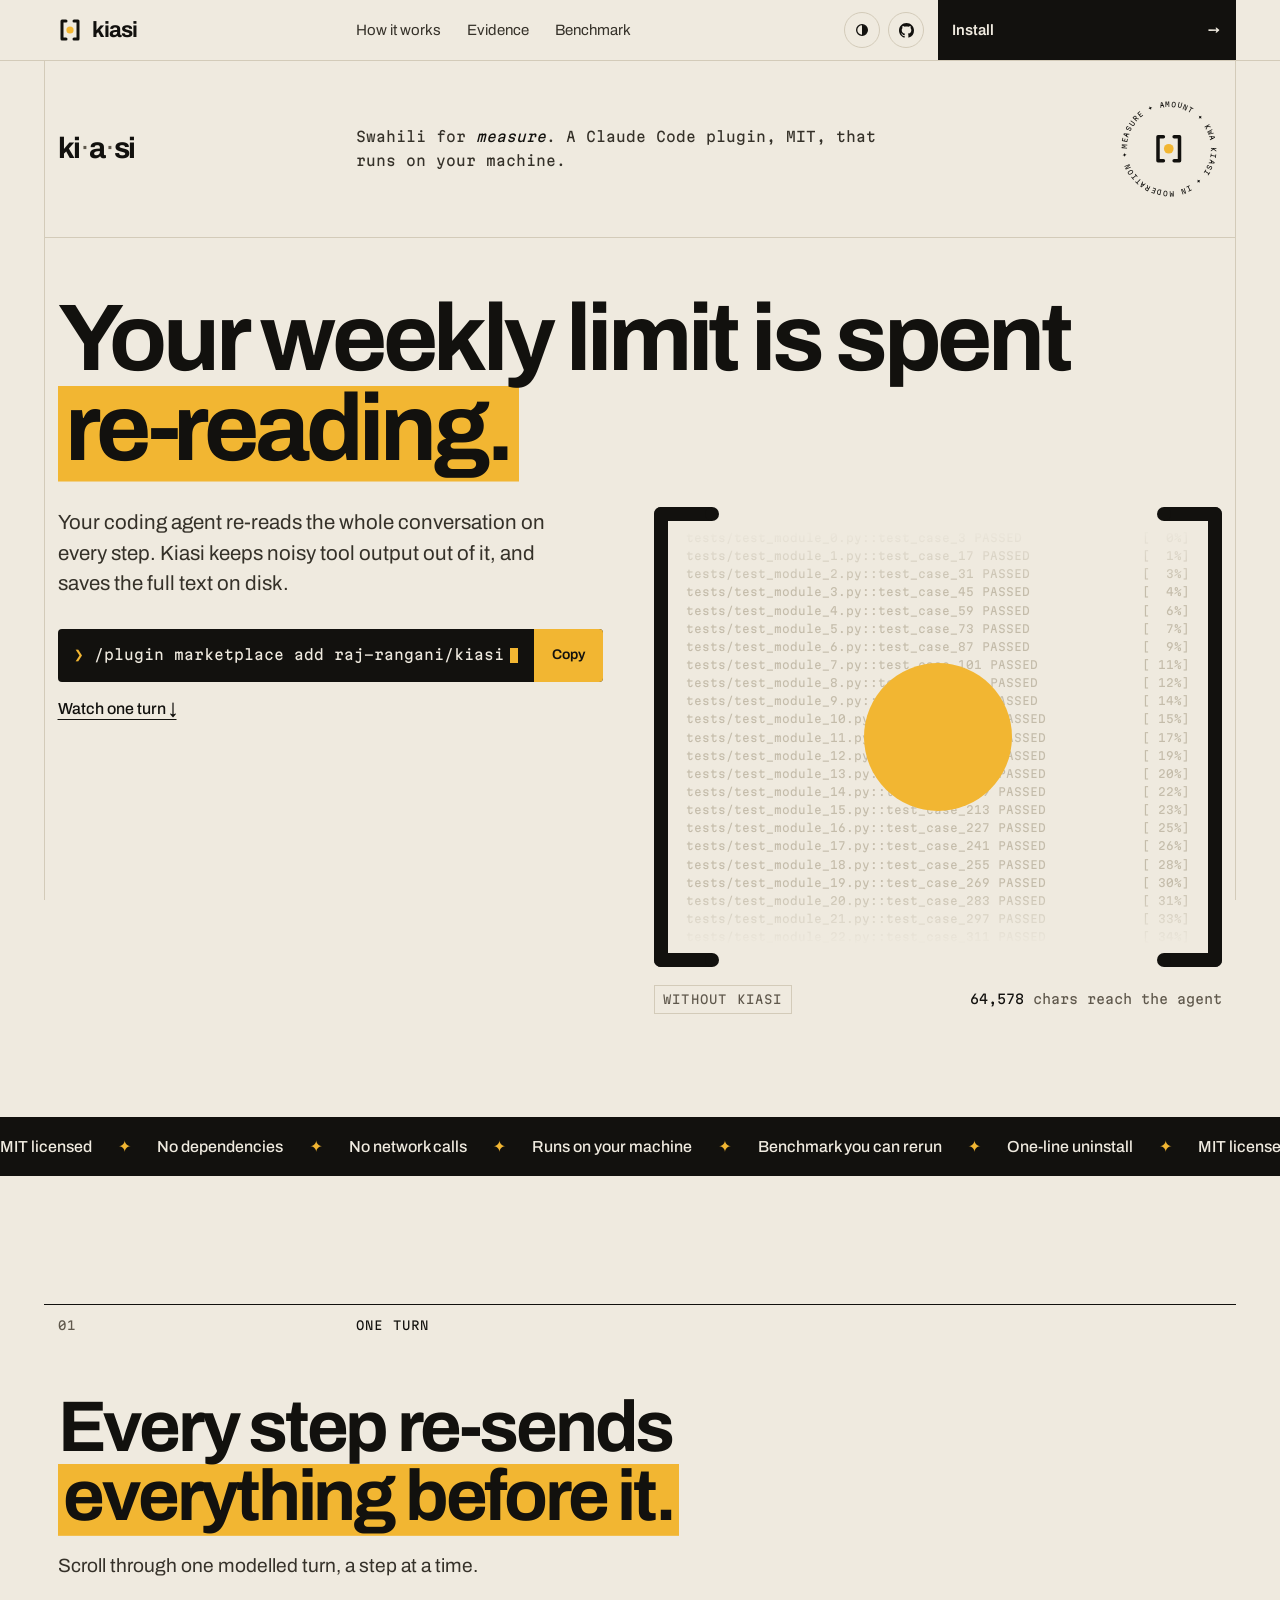
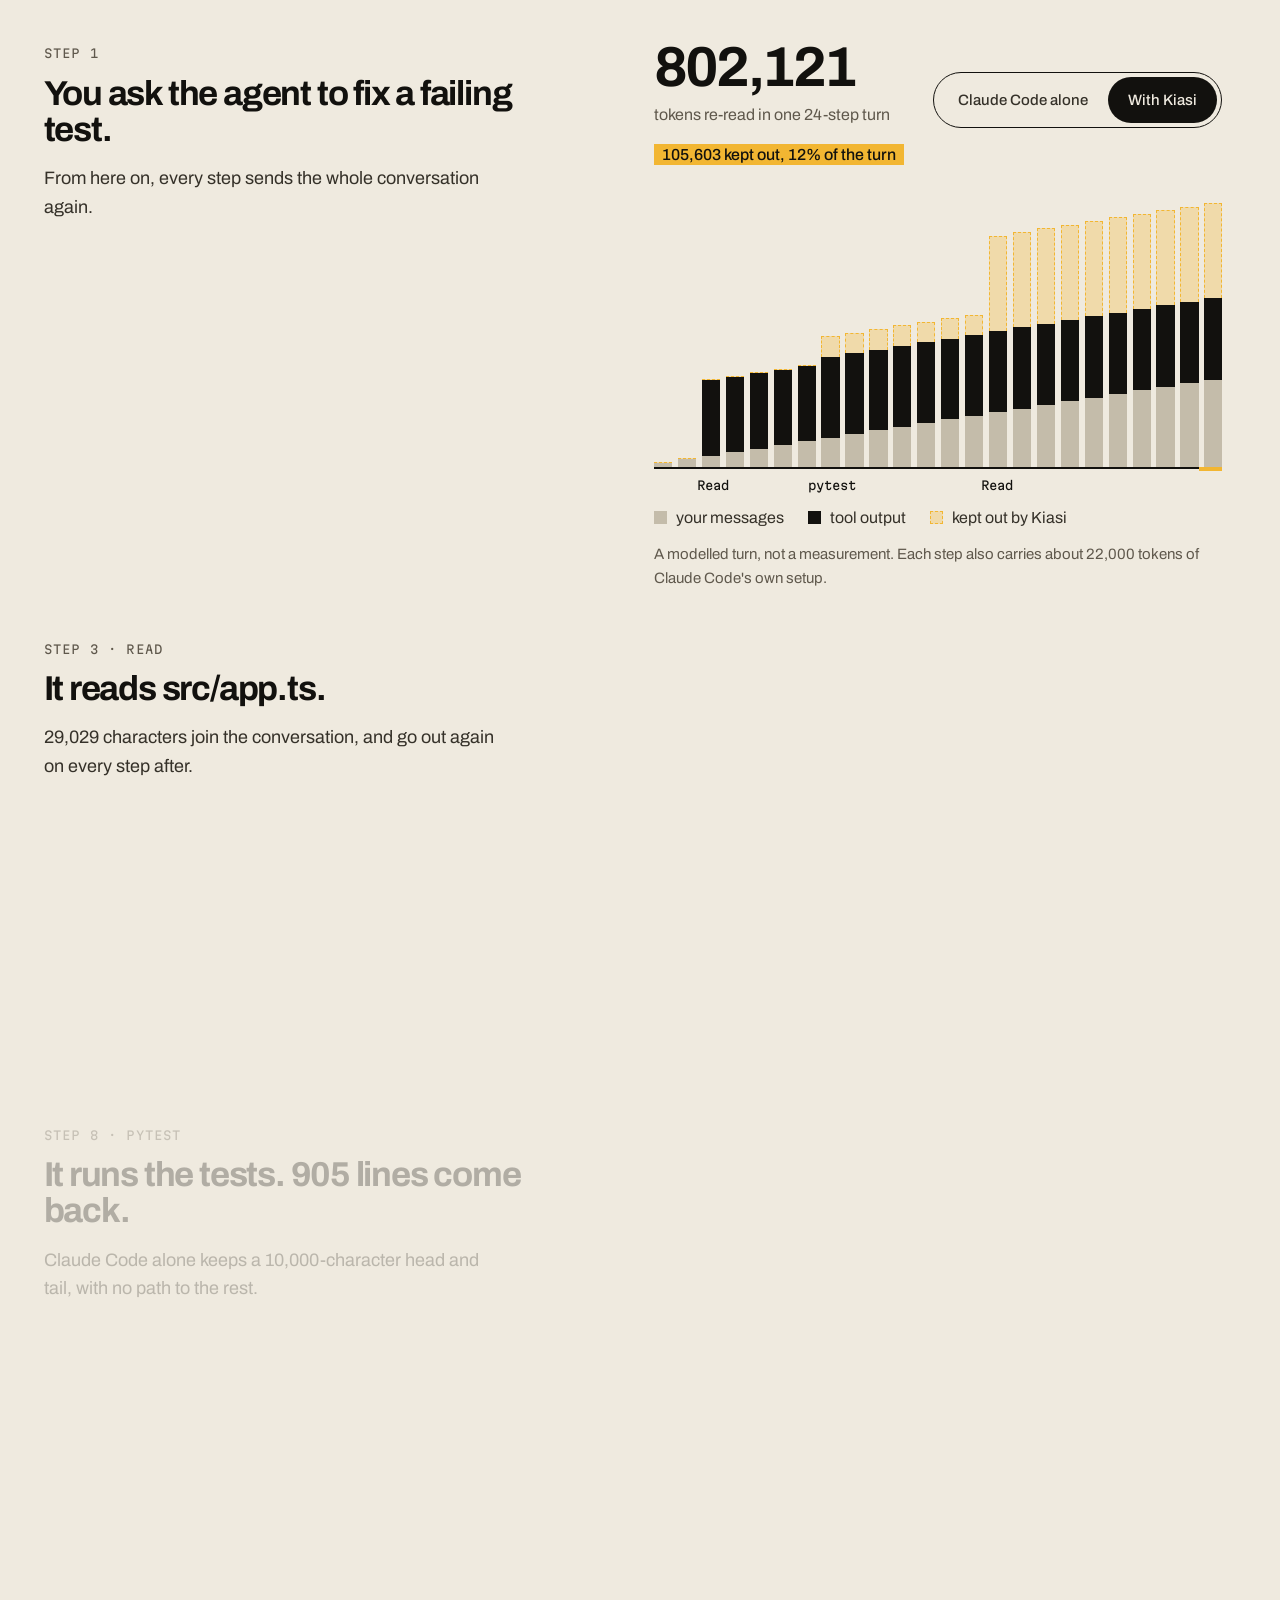
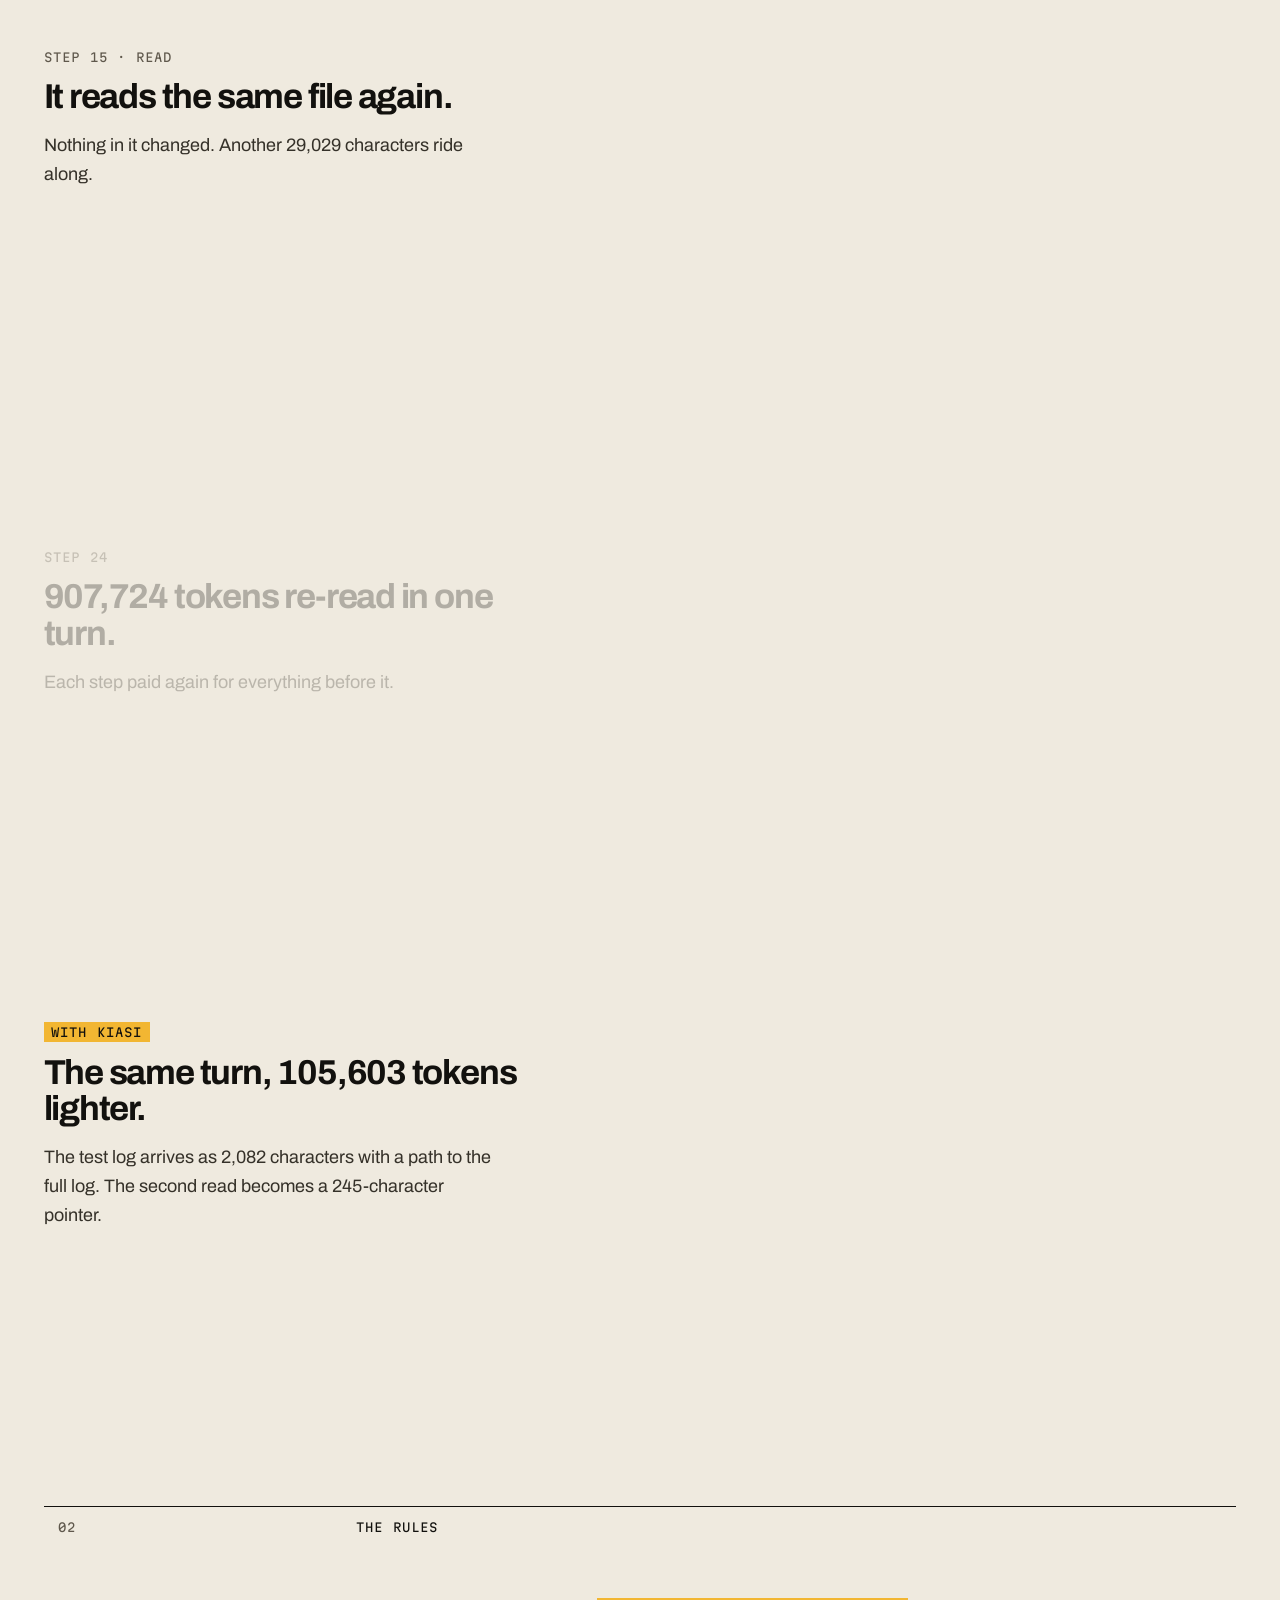
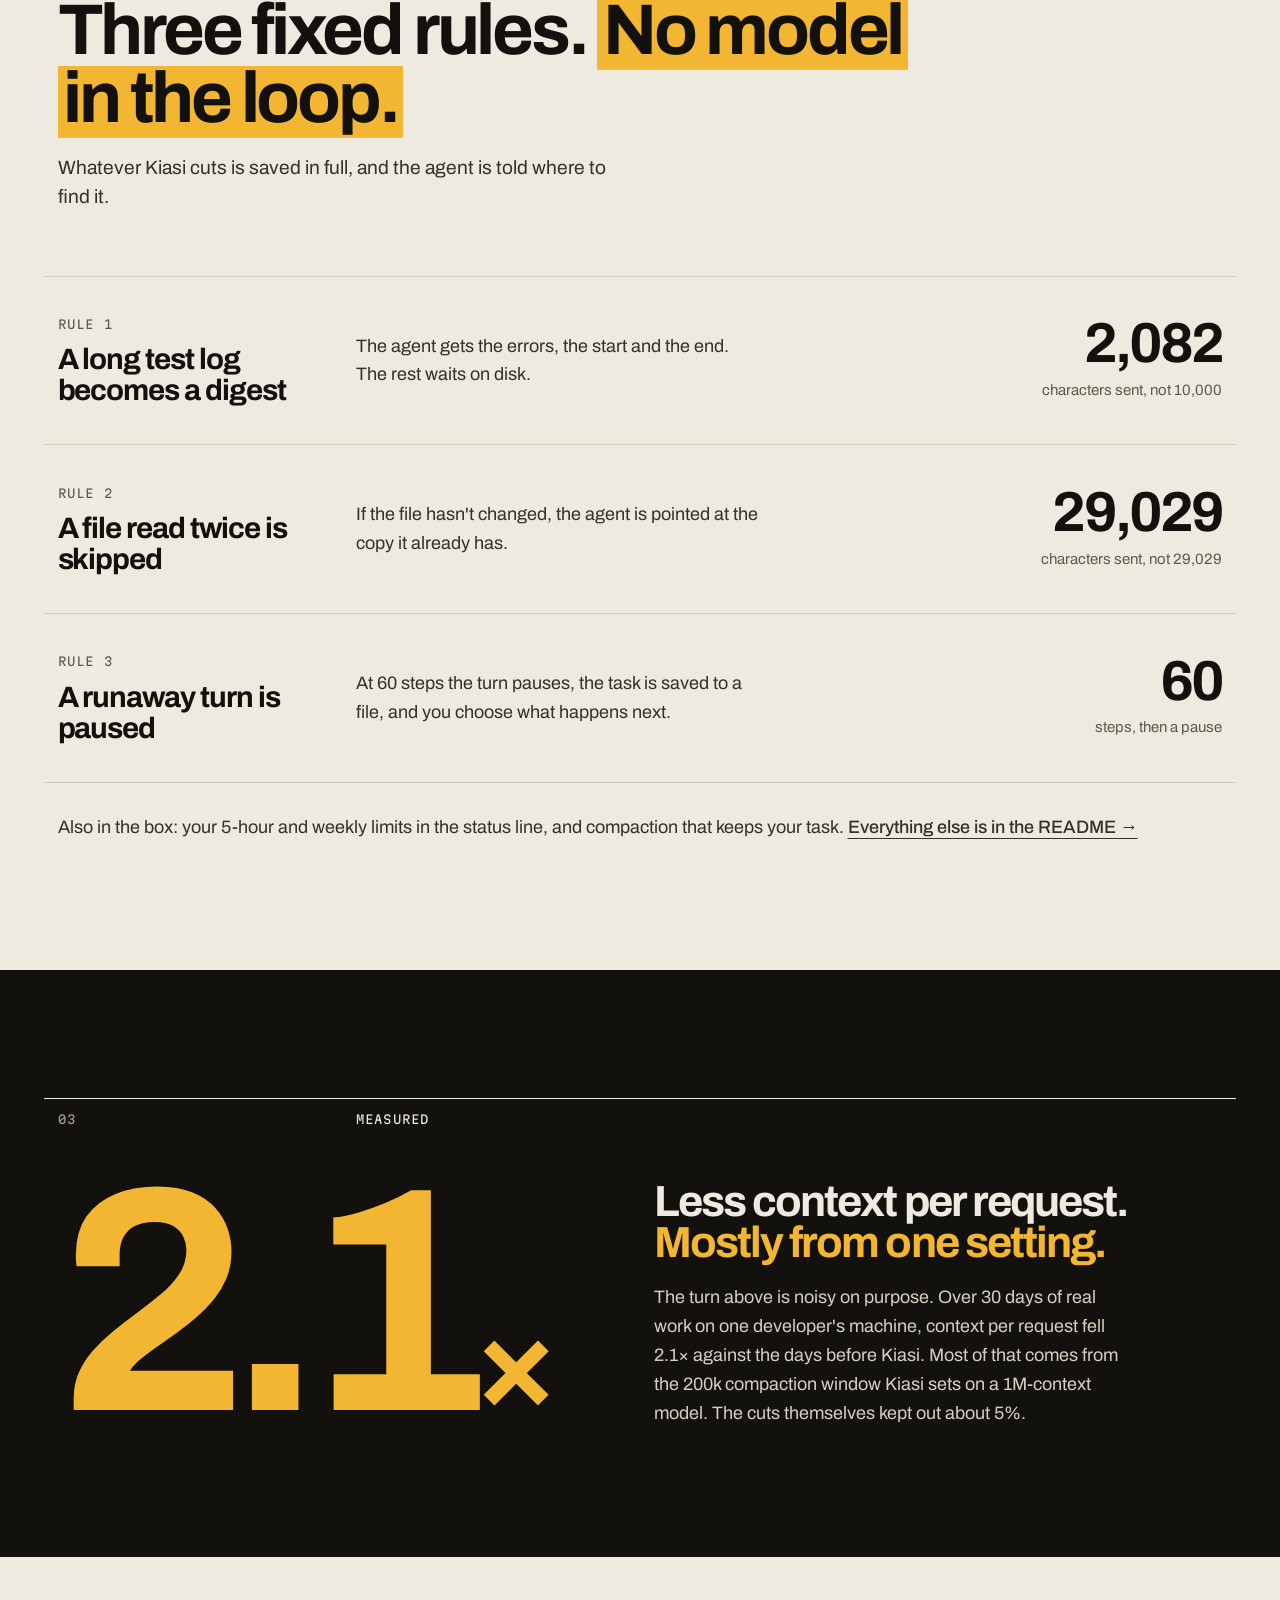
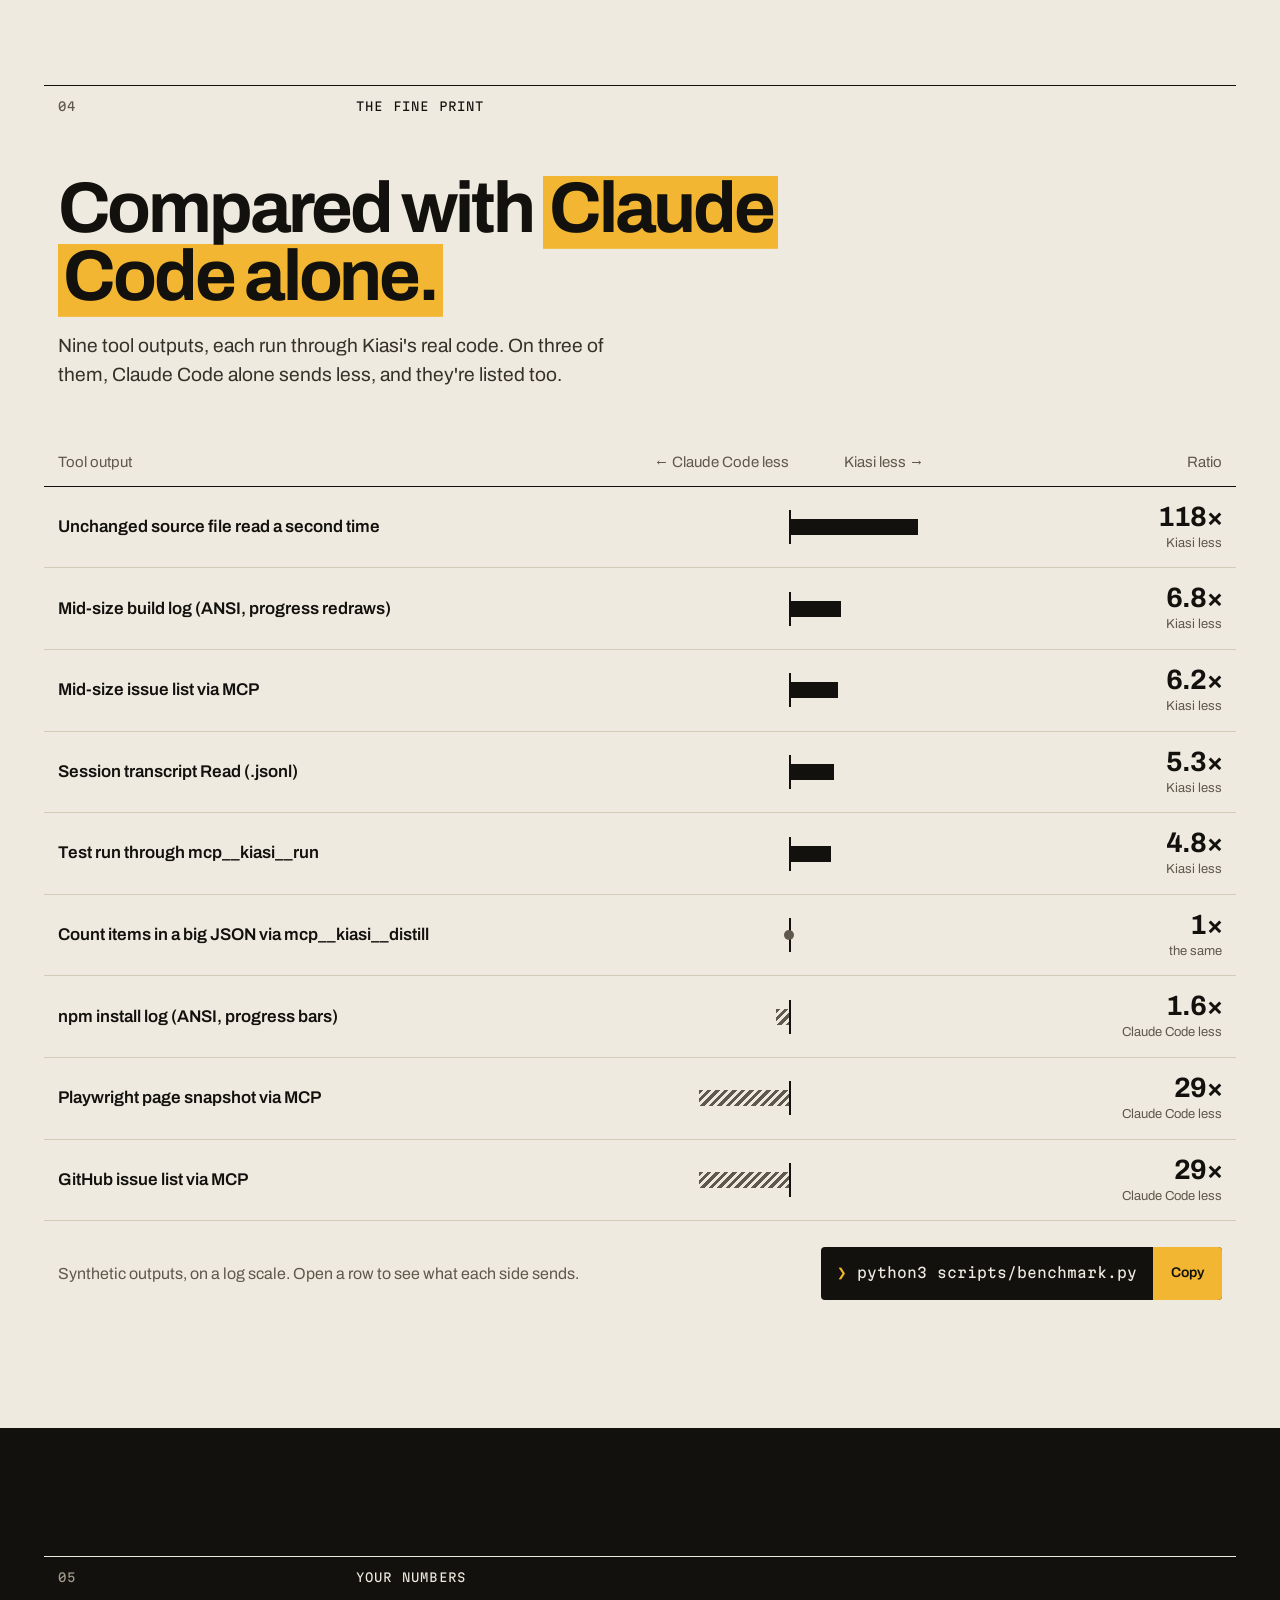
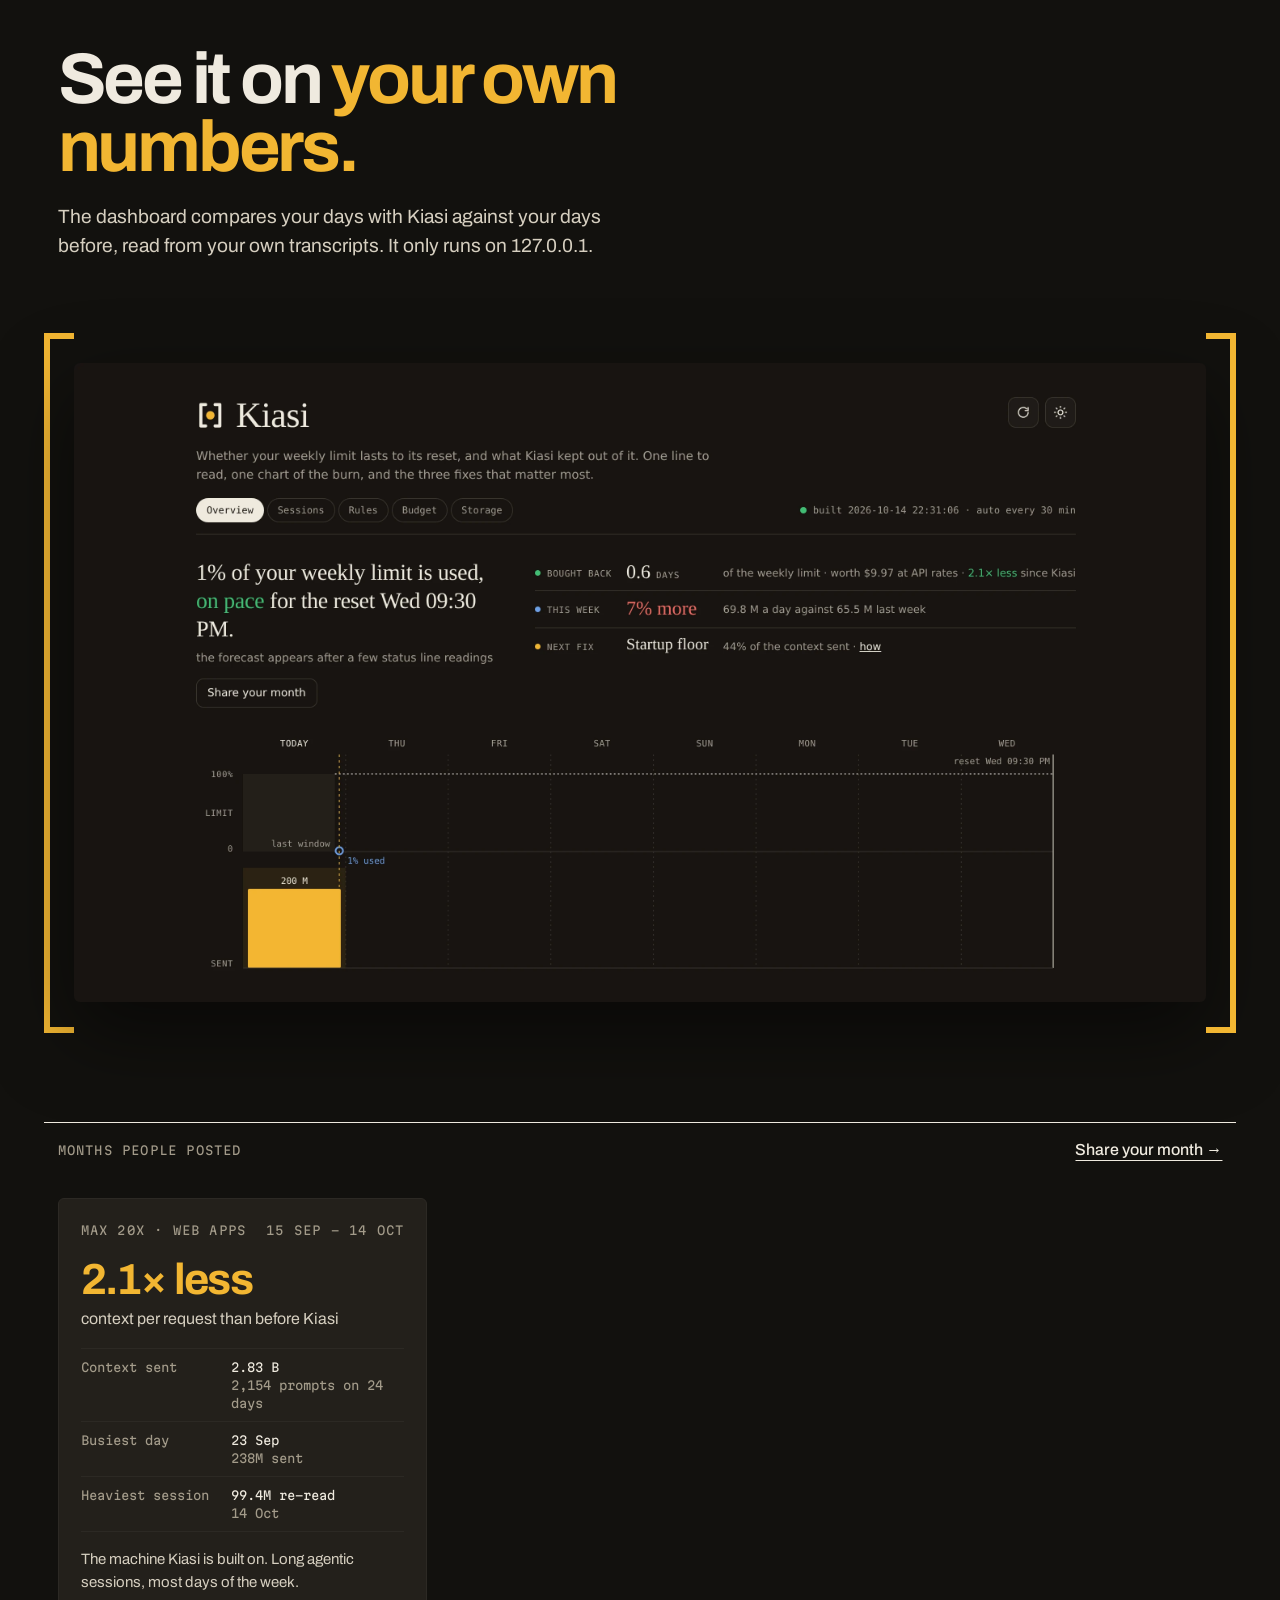
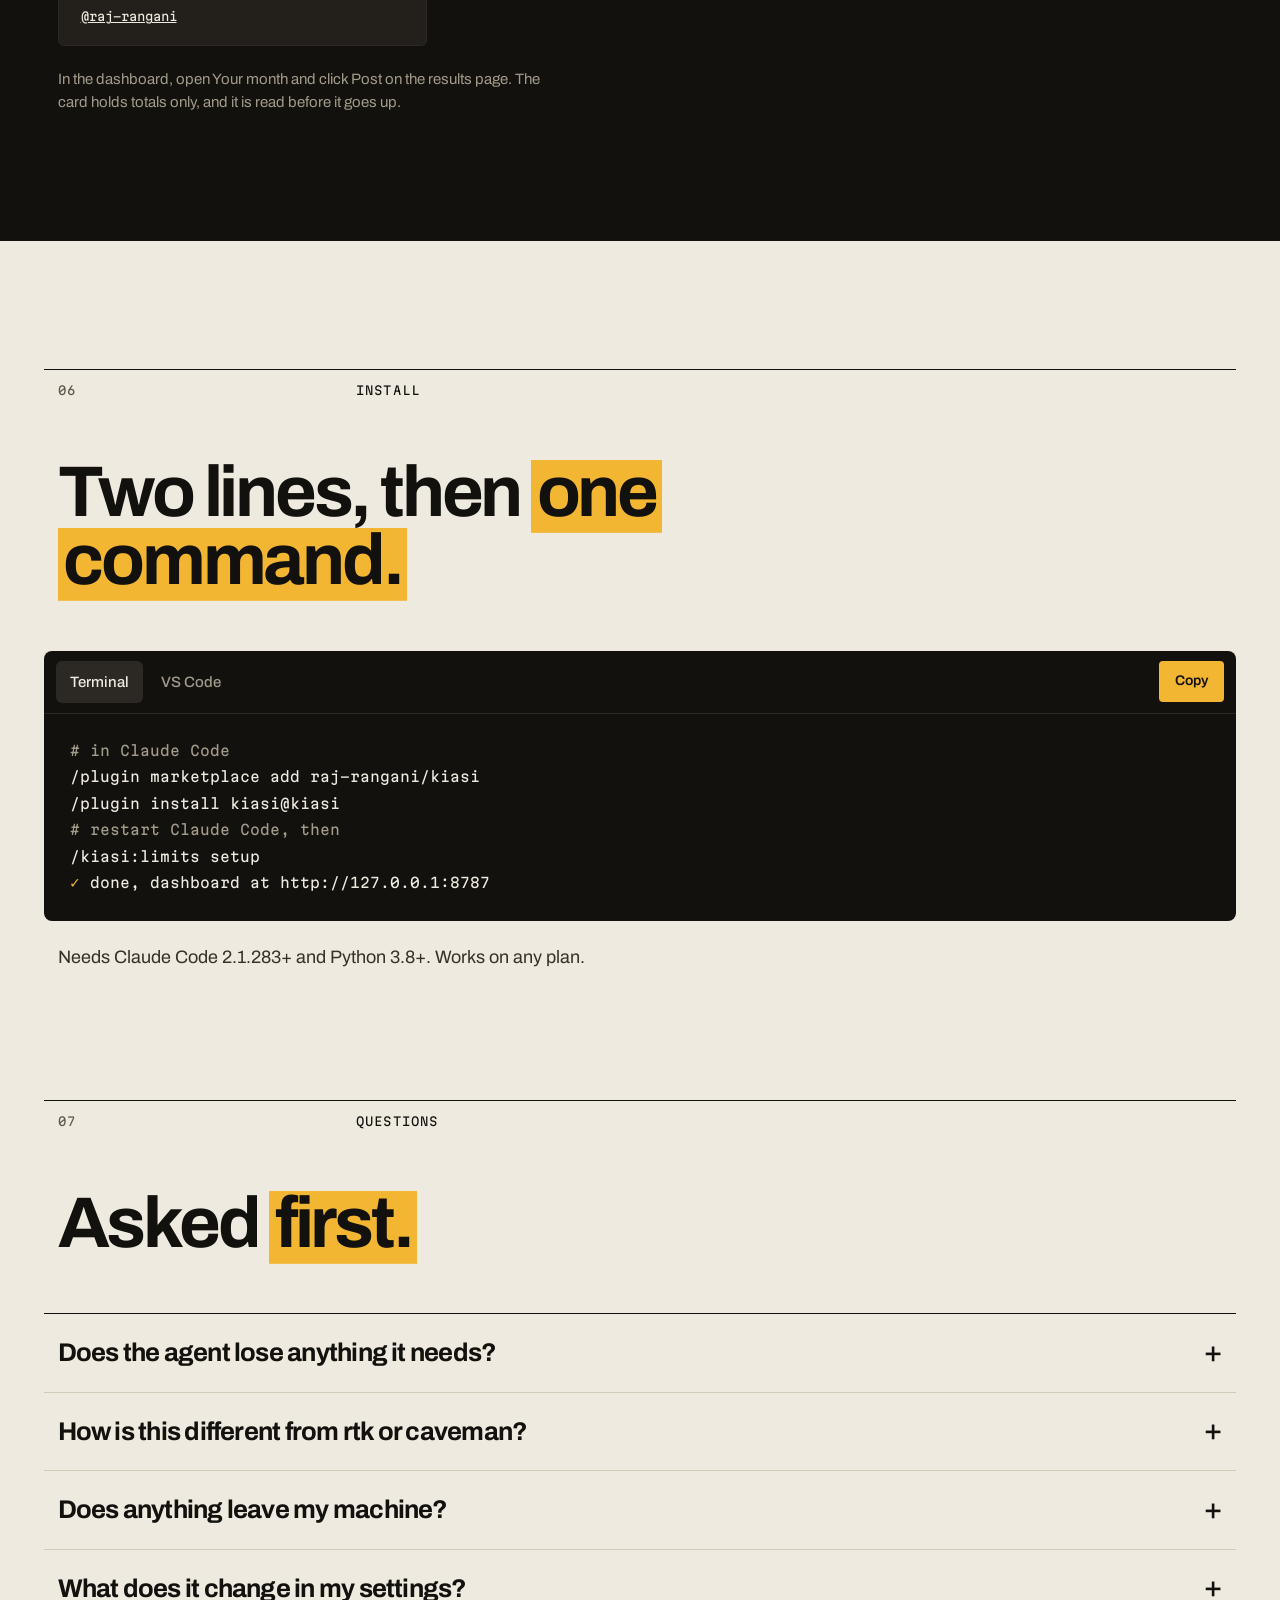
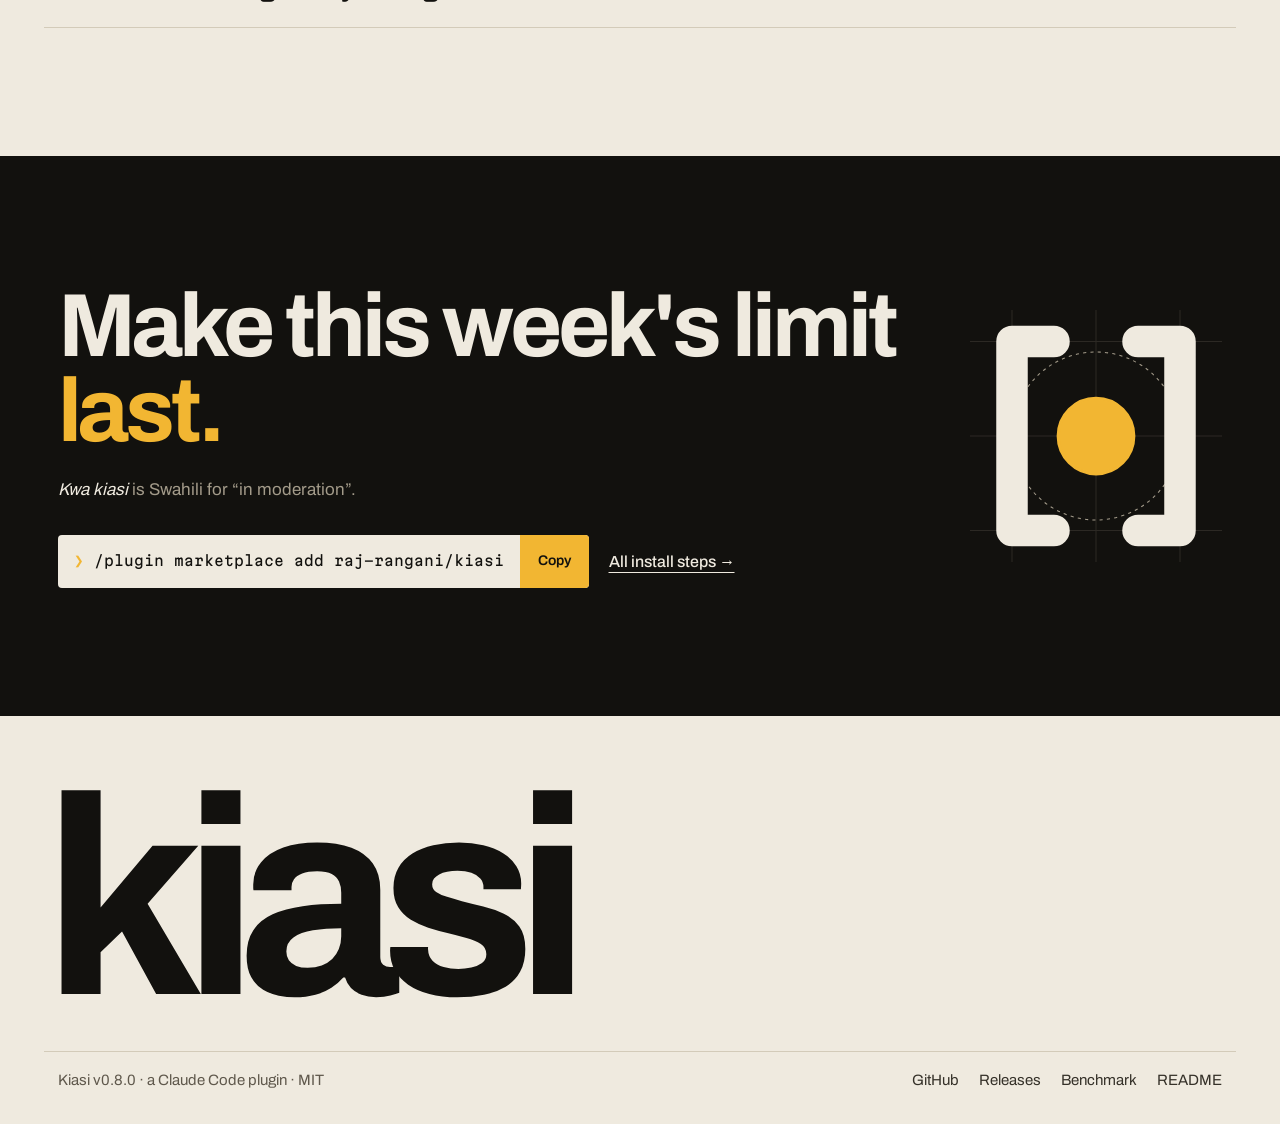
==== commit 41061718: "Website: landing page rebuilt as one story, with the Kiasi mark as the hero The hero is the bracket " ====
--- a/docs/index.html
+++ b/docs/index.html
@@ -1,5 +1,5 @@
 <!doctype html>
-<html lang="en" data-theme="light">
+<html lang="en">
 <head>
 <meta charset="utf-8">
 <meta name="viewport" content="width=device-width, initial-scale=1">
@@ -9,776 +9,932 @@
 <meta property="og:description" content="Every step of Claude Code re-sends the whole conversation. Kiasi keeps the noise out, and your own dashboard compares the result with your days before it.">
 <meta property="og:type" content="website">
 <meta property="og:image" content="https://raj-rangani.github.io/kiasi/demo-poster.jpg">
-<meta name="theme-color" content="#f1ede3">
+<meta name="theme-color" content="#efeadf">
 <link rel="icon" href="mark.svg" type="image/svg+xml">
 <link rel="alternate" type="application/atom+xml" title="Kiasi releases" href="releases.xml">
 <link rel="preload" href="fonts/archivo.woff2" as="font" type="font/woff2" crossorigin>
-<link rel="preload" href="fonts/martian-mono.woff2" as="font" type="font/woff2" crossorigin>
 <script>document.documentElement.className='js';try{var t=localStorage.getItem('kiasi-theme');document.documentElement.dataset.theme=t==='light'||t==='dark'?t:matchMedia('(prefers-color-scheme: dark)').matches?'dark':'light'}catch(e){}</script>
-<link rel="stylesheet" href="home.css">
+<style>
+@font-face { font-family: "Archivo"; src: url(fonts/archivo.woff2) format("woff2"); font-weight: 100 900; font-stretch: 62% 125%; font-display: swap; }
+@font-face { font-family: "Martian Mono"; src: url(fonts/martian-mono.woff2) format("woff2"); font-weight: 100 800; font-stretch: 75% 112.5%; font-display: swap; }
+@font-face { font-family: "Archivo Fallback"; src: local("Arial"), local("Helvetica"), local("Liberation Sans"); size-adjust: 98.3%; ascent-override: 89.5%; descent-override: 21.4%; line-gap-override: 0%; }
+@font-face { font-family: "Martian Mono Fallback"; src: local("Menlo"), local("DejaVu Sans Mono"), local("Liberation Mono"), local("Courier New"); size-adjust: 116.6%; ascent-override: 85.8%; descent-override: 17.2%; line-gap-override: 0%; }
+
+/* two faces with two jobs: Archivo says it, Martian Mono shows it. Gold is the one accent */
+:root {
+  --bg: #efeadf; --card: #f7f3ea; --ink: #12110e; --ink-2: #353129; --mute: #5f584c; --noise: #c4bcaa; --hair: #d3cbb9; --rule: #12110e;
+  --gold: #f2b632; --on-gold: #12110e; --block: #12110e; --on-block: #efeadf; --block-mute: #a39b8a; --block-hair: #2c2924;
+  --sans: "Archivo", "Archivo Fallback", system-ui, sans-serif;
+  --mono: "Martian Mono", "Martian Mono Fallback", ui-monospace, monospace;
+  --pad: clamp(16px, 3.4vw, 48px); --max: 1360px; --cell: 14px;
+  color-scheme: light;
+}
+@media (prefers-color-scheme: dark) {
+  :root:not([data-theme="light"]) {
+    --bg: #0f0e0c; --card: #17150f; --ink: #f1ece1; --ink-2: #d6cfc0; --mute: #a39b8a; --noise: #3a362e; --hair: #2b2823; --rule: #f1ece1;
+    --block: #1c1a16; --on-block: #f1ece1; --block-mute: #a39b8a; --block-hair: #34302a; color-scheme: dark;
+  }
+}
+:root[data-theme="dark"] {
+  --bg: #0f0e0c; --card: #17150f; --ink: #f1ece1; --ink-2: #d6cfc0; --mute: #a39b8a; --noise: #3a362e; --hair: #2b2823; --rule: #f1ece1;
+  --block: #1c1a16; --on-block: #f1ece1; --block-mute: #a39b8a; --block-hair: #34302a; color-scheme: dark;
+}
+
+*, *::before, *::after { box-sizing: border-box; }
+html { -webkit-text-size-adjust: 100%; scroll-behavior: smooth; scroll-padding-top: 72px; }
+body { margin: 0; background: var(--bg); color: var(--ink); font: 400 18px/1.6 var(--sans); overflow-x: hidden; transition: background .3s, color .3s; }
+a { color: inherit; }
+img { display: block; max-width: 100%; height: auto; }
+button { font: inherit; color: inherit; }
+code { font-family: var(--mono); font-size: .8em; }
+:focus-visible { outline: 2px solid var(--gold); outline-offset: 3px; }
+.wrap { max-width: var(--max); margin: 0 auto; padding: 0 var(--pad); }
+.mono { font-family: var(--mono); font-size: 13px; }
+.cap { font-family: var(--mono); font-size: 12px; letter-spacing: .1em; text-transform: uppercase; }
+.skip { position: absolute; left: -9999px; }
+.skip:focus { left: 16px; top: 12px; z-index: 50; background: var(--gold); color: var(--on-gold); padding: 8px 12px; }
+
+/* the frame, drawn: two lines at the edges of the content, behind it, so no line ever crosses text */
+.gridlines { position: fixed; top: 0; bottom: 0; left: 0; right: 0; margin: 0 auto; max-width: var(--max); padding: 0 var(--pad); display: grid; pointer-events: none; z-index: -1; }
+.gridlines i { border-left: 1px solid var(--hair); border-right: 1px solid var(--hair); }
+.g4 { display: grid; grid-template-columns: repeat(4, minmax(0, 1fr)); }
+.g4 > * { min-width: 0; padding-left: var(--cell); padding-right: var(--cell); }
+.s2 { grid-column: span 2; } .s3 { grid-column: span 3; } .s4 { grid-column: span 4; }
+
+/* headlines: tight, sentence case, one phrase marked */
+.d { font-family: var(--sans); font-weight: 700; letter-spacing: -.045em; line-height: .95; isolation: isolate; }
+/* the marked phrase: a brand-yellow block on paper, painted under the headline's own letters, so a
+   neighbouring line's descender sits on the yellow instead of being cut by it; yellow letters on dark */
+.ac { position: relative; z-index: -1; padding: 0 .08em .02em; background: linear-gradient(var(--gold), var(--gold)) 0 100% / 100% calc(100% - .1em) no-repeat; color: var(--on-gold); -webkit-box-decoration-break: clone; box-decoration-break: clone; }
+
+/* bracket frame, from the mark */
+.br { position: relative; }
+.br::before, .br::after { content: ""; position: absolute; top: 0; bottom: 0; width: var(--bw, 18px); border: var(--bt, 5px) solid var(--bc, var(--ink)); pointer-events: none; }
+.br::before { left: 0; border-right: 0; }
+.br::after { right: 0; border-left: 0; }
+
+/* nav: a row of cells, the last one solid */
+.nav { position: sticky; top: 0; z-index: 20; background: var(--bg); border-bottom: 1px solid var(--hair); transition: background .3s; }
+.nav-g { height: 60px; }
+.nav-g > * { display: flex; align-items: center; }
+.brand { gap: 10px; text-decoration: none; font: 700 22px/1 var(--sans); letter-spacing: -.04em; }
+.brand svg { width: 24px; height: 24px; flex: none; }
+.links { gap: 26px; }
+.links > a { text-decoration: none; font-size: 15px; color: var(--ink-2); white-space: nowrap; }
+.links > a:hover { color: var(--ink); text-decoration: underline; text-underline-offset: 5px; }
+.tools { display: flex; gap: 8px; margin-left: auto; }
+.tbtn { width: 36px; height: 36px; border-radius: 50%; border: 1px solid var(--hair); background: transparent; cursor: pointer; display: grid; place-items: center; text-decoration: none; }
+.tbtn svg { width: 16px; height: 16px; }
+.tbtn .gh { fill: currentColor; width: 15px; height: 15px; }
+.solid { justify-content: space-between; background: var(--ink); color: var(--bg); text-decoration: none; font-weight: 600; font-size: 15px; transition: background .2s, color .2s; }
+.solid span { font-size: 17px; transition: transform .2s; }
+.solid:hover { background: var(--gold); color: var(--on-gold); }
+.solid:hover span { transform: translateX(4px); }
+
+/* hero */
+.hero-a { padding: clamp(22px, 3vw, 34px) 0; border-bottom: 1px solid var(--hair); align-items: center; }
+.word { margin: 0; font: 700 clamp(26px, 2.3vw, 32px)/1 var(--sans); letter-spacing: -.04em; }
+.word i { font-style: normal; color: var(--mute); font-weight: 400; }
+.entry { margin: 0; font: 400 14px/1.7 var(--mono); color: var(--ink-2); }
+.entry em { font-style: italic; color: var(--ink); }
+.badge-c { display: flex; justify-content: flex-end; }
+.badge { width: clamp(88px, 8.4vw, 116px); height: auto; flex: none; }
+.badge text { font: 400 7.6px var(--mono); letter-spacing: .1em; fill: var(--ink); }
+.badge .spin { transform-box: view-box; transform-origin: 60px 60px; animation: spin 30s linear infinite; }
+@keyframes spin { to { transform: rotate(360deg); } }
+.hero-h { padding: clamp(30px, 4.4vw, 60px) 0 clamp(22px, 2.6vw, 36px); }
+.hero h1 { margin: 0; font-size: clamp(44px, 7.4vw, 118px); }
+.hero-c { padding-bottom: clamp(56px, 8vw, 112px); align-items: start; }
+.lede { max-width: 26em; margin: 0; font-size: clamp(19px, 1.6vw, 22px); line-height: 1.5; color: var(--ink-2); }
+.cta { display: flex; flex-wrap: wrap; gap: 14px 20px; align-items: center; margin-top: 30px; }
+.cmd { display: inline-flex; align-items: stretch; max-width: 100%; background: var(--ink); color: var(--bg); border-radius: 4px; overflow: hidden; }
+.cmd code { font-size: 14px; padding: 15px 16px; white-space: nowrap; overflow-x: auto; scrollbar-width: none; }
+.cmd code::-webkit-scrollbar { display: none; }
+.cmd code::before { content: "❯ "; color: var(--gold); }
+.copy { flex: none; border: 0; padding: 0 18px; background: var(--gold); color: var(--on-gold); font-weight: 600; font-size: 14px; cursor: pointer; }
+.copy.ok::after { content: "✓"; display: inline-block; margin-left: 6px; }
+.lnk { font-size: 16px; font-weight: 500; text-underline-offset: 5px; }
+.lnk:hover { text-decoration-color: var(--gold); text-decoration-thickness: 2px; }
+
+/* the mark, large: a pytest log runs between the brackets, and on scroll they close on it */
+.comp { position: relative; margin: 0; }
+.mk { --sw: 14px; --arm: 58px; --gap: 18px; --dd: 148px; --cx: 8%; --cy: 24%; --e: 1; --no: 0; --ds: 0; --fw: 1; --ti: 1; position: relative; height: 460px; }
+.mk-b { position: absolute; z-index: 2; top: calc(var(--e) * var(--cy)); bottom: calc(var(--e) * var(--cy)); width: var(--arm); border: var(--sw) solid var(--ink); }
+.mk-b.l { left: calc(var(--e) * var(--cx)); border-right: 0; border-radius: calc(var(--sw) / 2) 0 0 calc(var(--sw) / 2); }
+.mk-b.r { right: calc(var(--e) * var(--cx)); border-left: 0; border-radius: 0 calc(var(--sw) / 2) calc(var(--sw) / 2) 0; }
+/* round caps on the arms, as in the logo */
+.mk-b::before, .mk-b::after { content: ""; position: absolute; width: var(--sw); height: var(--sw); border-radius: 50%; background: var(--ink); }
+.mk-b::before { top: calc(-1 * var(--sw)); }
+.mk-b::after { bottom: calc(-1 * var(--sw)); }
+.mk-b.l::before, .mk-b.l::after { right: calc(var(--sw) / -2); }
+.mk-b.r::before, .mk-b.r::after { left: calc(var(--sw) / -2); }
+.mk-log { position: absolute; inset: calc(var(--sw) + 8px) calc(var(--sw) + 18px); overflow: hidden; opacity: var(--no); -webkit-mask-image: linear-gradient(transparent, #000 14%, #000 86%, transparent); mask-image: linear-gradient(transparent, #000 14%, #000 86%, transparent); }
+.mk-run { font: 400 11px/1.65 var(--mono); color: var(--noise); will-change: transform; }
+.mk-run > div { display: flex; justify-content: space-between; gap: 2ch; white-space: pre; }
+.mk-run span:first-child { min-width: 0; overflow: hidden; }
+.mk-dot { position: absolute; z-index: 1; left: 50%; top: 50%; width: var(--dd); height: var(--dd); margin: calc(var(--dd) / -2) 0 0 calc(var(--dd) / -2); border-radius: 50%; background: var(--gold); transform: scale(var(--ds)); }
+.mk-dig { position: absolute; z-index: 1; left: 50%; top: 50%; width: min(440px, 76%); transform: translate(-50%, -50%); font: 400 12.5px/1.85 var(--mono); color: var(--ink-2); }
+.mk-dig > div { white-space: nowrap; overflow: hidden; text-overflow: ellipsis; opacity: var(--ti); }
+.mk-dig .p { color: var(--ink); }
+.mk-dig .p::before { content: "❯ "; color: var(--mute); }
+.mk-dig .k { color: var(--mute); }
+/* the two kept lines: the dot opens into them from the middle */
+.mk-dig .f { margin: 0 -8px; padding: 0 8px; opacity: 1; white-space: normal; overflow-wrap: anywhere; color: var(--on-gold); background: linear-gradient(var(--gold), var(--gold)) 50% 0 / calc(var(--fw) * 100%) 100% no-repeat; }
+.mk-dig .f + .f { margin-top: -1px; padding-top: 1px; }
+.mk-dig .f span { opacity: var(--ti); }
+.run-meta { display: flex; flex-wrap: wrap; justify-content: space-between; align-items: center; gap: 10px 16px; margin-top: 18px; color: var(--mute); }
+.run-meta > * { white-space: nowrap; }
+.run-meta b { color: var(--ink); font-weight: 400; font-variant-numeric: tabular-nums; }
+.mk-tag { padding: 4px 8px; border: 1px solid var(--hair); transition: background .3s, color .3s, border-color .3s; }
+.mk.on + .run-meta .mk-tag { background: var(--gold); border-color: var(--gold); color: var(--on-gold); }
+
+/* ticker: the facts, on a dark band */
+.tick { overflow: hidden; background: var(--block); color: var(--on-block); }
+.tick ul { display: flex; flex-wrap: wrap; gap: 8px 0; list-style: none; margin: 0; padding: 17px var(--pad); }
+.tick li { font-size: 16px; font-weight: 500; white-space: nowrap; }
+.tick li::after { content: "✦"; margin: 0 26px; color: var(--gold); }
+.tick.go { display: flex; }
+.tick.go ul { flex: none; flex-wrap: nowrap; padding: 17px 0; animation: tick 40s linear infinite; }
+.tick.go:hover ul { animation-play-state: paused; }
+@keyframes tick { to { transform: translateX(-100%); } }
+
+/* sections: a numbered rule, then the headline */
+.sec { padding: clamp(72px, 10vw, 140px) 0; }
+.sh { position: relative; padding: 12px 0; }
+.sh::before { content: ""; position: absolute; top: 0; left: 0; right: 0; height: 1px; background: var(--rule); transform-origin: left; }
+.sh .n { color: var(--mute); }
+.h2 { margin: clamp(26px, 3.6vw, 48px) 0 0; font-size: clamp(38px, 5.6vw, 88px); }
+.intro { max-width: 30em; margin: 22px 0 0; font-size: clamp(19px, 1.5vw, 21px); line-height: 1.5; color: var(--ink-2); }
+
+/* how it works: three rules, one row each */
+.rules { list-style: none; margin: clamp(40px, 5vw, 68px) 0 0; padding: 0; }
+.rule { padding: clamp(28px, 3vw, 40px) 0; border-top: 1px solid var(--hair); align-items: center; }
+.rule:last-child { border-bottom: 1px solid var(--hair); }
+.rule .num { display: block; margin-bottom: 10px; color: var(--mute); }
+.rule h3 { margin: 0; font: 700 clamp(25px, 2.3vw, 34px)/1.05 var(--sans); letter-spacing: -.035em; }
+.rule p { margin: 0; max-width: 24em; color: var(--ink-2); }
+.rule .fig { text-align: right; }
+.rule .fig b { display: block; font: 700 clamp(44px, 4.4vw, 68px)/.9 var(--sans); letter-spacing: -.05em; font-variant-numeric: tabular-nums; }
+.rule .fig span { display: block; margin-top: 8px; font-size: 15px; color: var(--mute); }
+.also { margin: 30px 0 0; padding: 0 var(--cell); color: var(--ink-2); }
+.also a { font-weight: 500; text-underline-offset: 5px; }
+
+/* one turn, told a step at a time: the text scrolls, the chart stays */
+.story { margin-top: clamp(40px, 5vw, 64px); align-items: start; }
+.beats { list-style: none; margin: 0; padding: 0; }
+.beat { min-height: 56vh; display: flex; flex-direction: column; justify-content: center; }
+.beat:first-child { justify-content: flex-start; min-height: 46vh; }
+.js .beat { opacity: .28; transition: opacity .5s; }
+.js .beat.on { opacity: 1; }
+.beat .cap { color: var(--mute); }
+.beat .cap b { font-weight: 400; background: var(--gold); color: var(--on-gold); padding: 3px 7px; }
+.beat h3 { margin: 12px 0 0; max-width: 15em; font: 700 clamp(28px, 2.7vw, 42px)/1.05 var(--sans); letter-spacing: -.035em; }
+.beat p { margin: 16px 0 0; max-width: 25em; font-size: clamp(18px, 1.4vw, 20px); color: var(--ink-2); }
+.stage { position: sticky; top: 96px; }
+.st-top { display: flex; flex-wrap: wrap; align-items: flex-end; justify-content: space-between; gap: 16px 24px; }
+.sw { display: inline-flex; padding: 4px; border-radius: 999px; border: 1px solid var(--rule); }
+.sw button { border: 0; background: none; cursor: pointer; padding: 11px 20px; border-radius: 999px; font-size: 15px; font-weight: 500; color: var(--ink-2); transition: background .25s, color .25s; }
+.sw button[aria-checked="true"] { background: var(--ink); color: var(--bg); }
+.tw-total .v { display: block; font: 700 clamp(44px, 4.4vw, 72px)/.85 var(--sans); letter-spacing: -.05em; font-variant-numeric: tabular-nums; }
+.tw-total .lab { display: block; margin-top: 10px; font-size: 16px; color: var(--mute); }
+.tw-kept { display: block; margin-top: 14px; min-height: 1.7em; font-size: 16px; font-weight: 500; }
+.tw-kept span { background: var(--gold); color: var(--on-gold); padding: 2px 8px; transition: opacity .3s; }
+.tw:not(.ki) .tw-kept span { opacity: 0; }
+.plot { display: grid; grid-template-columns: repeat(24, minmax(0, 1fr)); gap: clamp(2px, .45vw, 6px); align-items: end; height: clamp(200px, 22vw, 320px); margin: 18px 0 0; padding: 0; list-style: none; border-bottom: 2px solid var(--rule); }
+.col { position: relative; height: 100%; display: flex; flex-direction: column-reverse; }
+.col i { display: block; flex: none; height: calc(var(--v, 0) * 1%); transition: height .7s cubic-bezier(.6, 0, .2, 1) var(--d, 0ms); }
+.col .m { background: var(--noise); }
+.col .t { background: var(--ink); }
+.col .ghost { position: absolute; left: 0; right: 0; bottom: calc(var(--b, 0) * 1%); height: calc(var(--g, 0) * 1%); background: color-mix(in srgb, var(--gold) 30%, transparent); border: 1.5px dashed var(--gold); border-bottom: 0; opacity: 0; transition: opacity .4s, bottom .7s cubic-bezier(.6, 0, .2, 1) var(--d, 0ms), height .7s cubic-bezier(.6, 0, .2, 1) var(--d, 0ms); }
+.tw.ki .col .ghost { opacity: 1; }
+.axis { position: relative; height: 30px; }
+.axis .cur { position: absolute; top: -2px; left: calc((var(--to, 1) - 1) / 24 * 100%); width: calc(100% / 24); height: 4px; background: var(--gold); transition: left .6s cubic-bezier(.6, 0, .2, 1); }
+.axis b { position: absolute; top: 10px; left: calc((var(--at) - .5) / 24 * 100%); transform: translate(-50%, 6px); font: 400 12px/1 var(--mono); color: var(--mute); white-space: nowrap; opacity: 0; transition: opacity .4s, transform .4s; }
+.axis b.on { opacity: 1; transform: translate(-50%, 0); color: var(--ink); }
+.legend { display: flex; flex-wrap: wrap; gap: 8px 24px; list-style: none; margin: 6px 0 0; padding: 0; font-size: 16px; color: var(--ink-2); }
+.legend i { display: inline-block; width: 13px; height: 13px; margin-right: 9px; vertical-align: -1px; }
+.legend .gk { background: color-mix(in srgb, var(--gold) 30%, transparent); border: 1.5px dashed var(--gold); }
+.note { margin: 12px 0 0; font-size: 15px; color: var(--mute); }
+
+/* dark bands: evidence, the dashboard, the close */
+.dk { background: var(--block); color: var(--on-block); --rule: var(--on-block); --hair: var(--block-hair); --mute: var(--block-mute); --ink-2: #d6cfc0; --ink: var(--on-block); --card: #23201b; }
+.dk .ac, :root[data-theme="dark"] .ac { padding: 0; background: none; color: var(--gold); }
+@media (prefers-color-scheme: dark) { :root:not([data-theme]) .ac { padding: 0; background: none; color: var(--gold); } }
+.big { margin-top: clamp(26px, 3vw, 40px); align-items: center; }
+.big .x { font-variant-numeric: tabular-nums; margin: 0; font: 700 clamp(150px, 25vw, 400px)/.78 var(--sans); letter-spacing: -.07em; color: var(--gold); }
+.big .x small { font-size: .45em; letter-spacing: 0; }
+.big h2 { margin: 0; font-size: clamp(32px, 3.4vw, 52px); }
+.big p { margin: 20px 0 0; max-width: 26em; font-size: clamp(18px, 1.4vw, 20px); color: var(--ink-2); }
+
+/* benchmark */
+.bm-head { margin-top: clamp(40px, 5vw, 60px); padding: 0 0 12px; color: var(--mute); border-bottom: 1px solid var(--rule); font-size: 15px; }
+.bm-head .sides { display: flex; justify-content: space-between; gap: 8px; }
+.bm { list-style: none; margin: 0; padding: 0; }
+.bm li { border-bottom: 1px solid var(--hair); }
+.bm summary { padding: 16px 0; align-items: center; cursor: pointer; list-style: none; }
+.bm summary::-webkit-details-marker { display: none; }
+.bm .nm { font-weight: 600; font-size: 17px; line-height: 1.3; }
+.bar { position: relative; height: 22px; }
+.bar > span { position: absolute; inset: 0 var(--cell); }
+.bar > span::before { content: ""; position: absolute; left: 50%; top: -6px; bottom: -6px; width: 1.5px; background: var(--rule); }
+.bar i { position: absolute; top: 3px; bottom: 3px; }
+.bar .kl { left: 50%; background: var(--ink); }
+.bar .cl { right: 50%; background: repeating-linear-gradient(135deg, var(--mute) 0 3px, transparent 3px 6px); }
+.bar .eq { left: calc(50% - 5px); width: 10px; top: 6px; bottom: 6px; border-radius: 50%; background: var(--mute); }
+.bm .rt { text-align: right; font: 700 28px/1 var(--sans); letter-spacing: -.04em; font-variant-numeric: tabular-nums; }
+.bm .rt small { display: block; margin-top: 5px; font: 400 13px/1.2 var(--sans); letter-spacing: 0; color: var(--mute); }
+.bm .more { padding: 0 0 20px; font-size: 16px; color: var(--ink-2); }
+.bm .more b { display: block; font-size: 14px; font-weight: 600; color: var(--mute); margin-bottom: 4px; }
+.bm details[open] summary .nm { text-decoration: underline; text-decoration-color: var(--gold); text-decoration-thickness: 3px; text-underline-offset: 5px; }
+.bm-foot { margin-top: 26px; align-items: center; }
+.bm-foot p { margin: 0; color: var(--mute); font-size: 16px; }
+.bm-foot .r { display: flex; justify-content: flex-end; }
+
+/* the dashboard */
+.clip-x { overflow-x: clip; }
+.shot { margin: clamp(40px, 6vw, 72px) 0 0; padding: clamp(14px, 2.4vw, 32px); --bw: clamp(18px, 2.4vw, 34px); --bt: clamp(4px, .6vw, 6px); --bc: var(--gold); }
+.shot img { position: relative; width: 100%; border-radius: 6px; box-shadow: 0 30px 80px rgba(0, 0, 0, .5); }
+/* results: month cards people posted, under the dashboard on the dark band */
+.res { margin-top: clamp(56px, 7vw, 96px); }
+.res-h { display: flex; flex-wrap: wrap; justify-content: space-between; align-items: baseline; gap: 8px 24px; padding: 12px var(--cell); border-top: 1px solid var(--rule); }
+.res-h .cap { margin: 0; color: var(--mute); }
+.res-h p { margin: 0; }
+.res-g { display: grid; grid-template-columns: repeat(3, minmax(0, 1fr)); gap: calc(var(--cell) * 2); margin-top: 22px; padding: 0 var(--cell); }
+.res-g > p { margin: 0; color: var(--mute); }
+.res-how { max-width: 36em; margin: 22px 0 0; padding: 0 var(--cell); font-size: 15px; line-height: 1.5; color: var(--mute); }
+.res-all { padding: 0; border: 0; background: none; cursor: pointer; text-decoration: underline; }
+.mo { padding: 22px 22px 20px; background: var(--card); border: 1px solid var(--hair); border-radius: 6px; }
+.mo-top { display: flex; flex-wrap: wrap; justify-content: space-between; gap: 4px 12px; color: var(--mute); }
+.mo-top span { white-space: nowrap; }
+.mo-big { margin: 18px 0 0; font-size: 16px; line-height: 1.4; color: var(--ink-2); }
+.mo-big b { display: block; margin-bottom: 6px; font: 700 clamp(34px, 3.4vw, 46px)/1 var(--sans); letter-spacing: -.04em; color: var(--gold); }
+.mo.flat .mo-big b { color: var(--ink); }
+.mo-rows { margin: 18px 0 0; border-top: 1px solid var(--hair); font: 12px/1.5 var(--mono); }
+.mo-rows div { display: grid; grid-template-columns: 11.5em minmax(0, 1fr); gap: 12px; padding: 9px 0; border-bottom: 1px solid var(--hair); }
+.mo-rows dt { color: var(--mute); }
+.mo-rows dd { margin: 0; }
+.mo-rows small { display: block; font-size: inherit; color: var(--mute); }
+.mo-note { margin: 16px 0 0; font-size: 15px; line-height: 1.5; color: var(--ink-2); }
+.mo-who { margin: 14px 0 0; font: 12px/1.5 var(--mono); color: var(--mute); }
+.mo-who a { color: var(--ink); }
+
+/* install */
+.term { margin-top: clamp(36px, 4.4vw, 56px); background: var(--block); color: var(--on-block); border-radius: 8px; overflow: hidden; }
+.term .bar2 { display: flex; align-items: center; gap: 4px; padding: 10px 12px; border-bottom: 1px solid var(--block-hair); }
+.term .tab { border: 0; background: none; cursor: pointer; padding: 9px 14px; border-radius: 6px; font-size: 15px; font-weight: 500; color: var(--block-mute); }
+.term .tab[aria-selected="true"] { background: var(--block-hair); color: var(--on-block); }
+.term .copy { margin-left: auto; padding: 9px 16px; border-radius: 4px; }
+.term pre { margin: 0; padding: 24px 26px; font: 400 14px/1.9 var(--mono); white-space: pre; overflow-x: auto; }
+.term .c { color: var(--block-mute); }
+.term .ok { color: var(--gold); }
+.term .vs { margin: 0; padding: 0 26px 24px; font-size: 16px; }
+.term .vs a { color: var(--gold); font-weight: 500; }
+.needs { margin: 22px 0 0; padding: 0 var(--cell); color: var(--ink-2); }
+
+/* faq */
+.faq { margin: clamp(36px, 4.4vw, 56px) 0 0; padding: 0; list-style: none; border-top: 1px solid var(--rule); }
+.faq li { border-bottom: 1px solid var(--hair); }
+.faq summary { padding: 24px 0; align-items: center; cursor: pointer; list-style: none; }
+.faq summary::-webkit-details-marker { display: none; }
+.faq summary .q { font: 700 clamp(21px, 2vw, 28px)/1.15 var(--sans); letter-spacing: -.03em; }
+.faq summary::after { content: "+"; grid-column: 4; justify-self: end; padding: 0 var(--cell); font: 400 26px/1 var(--mono); transition: transform .25s; }
+.faq details[open] summary::after { transform: rotate(45deg); }
+.faq .a { padding-bottom: 26px; }
+.faq .a p { margin: 0; max-width: 36em; color: var(--ink-2); }
+
+/* the close */
+.last { padding: clamp(72px, 10vw, 128px) 0; }
+.last .g4 { align-items: center; }
+.last h2 { margin: 0; font-size: clamp(44px, 7vw, 112px); }
+.last .kwa { margin: 22px 0 0; font-size: 17px; color: var(--block-mute); }
+.last .kwa em { color: var(--on-block); }
+.last .cta { margin-top: 32px; }
+.last .cmd { background: var(--on-block); color: var(--block); }
+.last .lnk { color: var(--on-block); }
+.build { width: 100%; max-width: 280px; height: auto; margin-left: auto; display: block; }
+.build .g { stroke: var(--block-hair); stroke-width: 1; fill: none; }
+.build .gd { stroke: var(--block-mute); stroke-width: 1; stroke-dasharray: 3 4; fill: none; }
+.build .mk { stroke: var(--on-block); fill: none; stroke-width: 30; stroke-linecap: round; stroke-linejoin: round; }
+
+/* footer */
+.foot { padding: clamp(40px, 6vw, 72px) 0 32px; overflow: hidden; }
+.wm { margin: 0; font: 700 clamp(96px, 22vw, 340px)/.8 var(--sans); letter-spacing: -.075em; }
+.fl { margin-top: clamp(24px, 3vw, 40px); padding-top: 16px; border-top: 1px solid var(--hair); color: var(--mute); font-size: 15px; }
+.fl nav { display: flex; flex-wrap: wrap; justify-content: flex-end; gap: 8px 20px; }
+.fl a { color: var(--ink-2); text-decoration: none; }
+.fl a:hover { color: var(--ink); text-decoration: underline; }
+
+/* reveal on scroll, only with JS and motion */
+.js .rv { opacity: 0; transform: translateY(16px); transition: opacity .7s, transform .7s cubic-bezier(.2, .7, .2, 1); }
+.js .rv.in { opacity: 1; transform: none; }
+@media (prefers-reduced-motion: reduce) {
+  html { scroll-behavior: auto; }
+  .js .rv { opacity: 1; transform: none; transition: none; }
+  .badge .spin, .tick.go ul { animation: none; }
+  .col i, .col .ghost, .beat, .axis .cur, .axis b { transition: none !important; }
+}
+
+/* micro-animations: each one acts out something the page says, and none run with reduced motion */
+.brand svg { overflow: visible; }
+.brand .bk-l, .brand .bk-r, .brand .dot { transform-box: fill-box; transform-origin: center; }
+:root[data-theme="dark"] #theme svg { transform: rotate(180deg); }
+@media (prefers-reduced-motion: no-preference) {
+  /* the brackets close in on the dot, as they do on the output */
+  .brand .bk-l, .brand .bk-r, .brand .dot { transition: transform .35s cubic-bezier(.3, 1.5, .5, 1); }
+  .brand:hover .bk-l { transform: translateX(2px); }
+  .brand:hover .bk-r { transform: translateX(-2px); }
+  .brand:hover .dot { transform: scale(.72); }
+  #theme svg { transition: transform .5s cubic-bezier(.6, 0, .2, 1); }
+  .copy.ok::after { animation: pop .4s cubic-bezier(.3, 1.6, .5, 1); }
+  .cmd.wait code::after { content: ""; display: inline-block; width: .6em; height: 1.1em; margin-left: 6px; vertical-align: -.2em; background: var(--gold); animation: blink 1.1s steps(1) infinite; }
+  /* once the line is in view the yellow block wipes in from the left; on dark the letters warm to yellow */
+  .js .ac { transition: background-size .8s cubic-bezier(.6, 0, .2, 1) .3s, color .9s cubic-bezier(.6, 0, .2, 1) .3s; }
+  .js .rv:not(.in) .ac, .js .hero h1:not(.in) .ac { background-size: 0 calc(100% - .1em); color: inherit; }
+  /* the hero mark starts open; the script then follows the scroll */
+  .js .mk { --e: 0; --no: 1; --ds: 1; --fw: 0; --ti: 0; }
+  /* the log keeps running between the open brackets, and stops once they have closed */
+  .mk-run { animation: mk-run 32s linear infinite; }
+  .mk.shut .mk-run, .mk.off .mk-run { animation-play-state: paused; }
+  @keyframes mk-run { to { transform: translateY(-50%); } }
+  /* section rules draw from the left */
+  .js .sh::before { transform: scaleX(0); transition: transform 1.1s cubic-bezier(.6, 0, .2, 1); }
+  .js .sh > * { opacity: 0; transition: opacity .6s .35s; }
+  .js .sh.in::before { transform: none; }
+  .js .sh.in > * { opacity: 1; }
+  /* benchmark bars grow out of the centre line, one row after another */
+  .js .bm .bar i { transition: transform .8s cubic-bezier(.3, .7, .2, 1) calc(var(--i, 0) * 70ms + .1s); }
+  .js .bm .bar .kl { transform-origin: left; }
+  .js .bm .bar .cl { transform-origin: right; }
+  .js .bm:not(.in) .bar .kl, .js .bm:not(.in) .bar .cl { transform: scaleX(0); }
+  .js .bm:not(.in) .bar .eq { transform: scale(0); }
+  /* the dashboard's brackets close in on it */
+  .js .shot.br::before, .js .shot.br::after { transition: transform 1s cubic-bezier(.6, 0, .2, 1) .2s; }
+  .js .shot.br:not(.in)::before { transform: translateX(-28px); }
+  .js .shot.br:not(.in)::after { transform: translateX(28px); }
+  /* the mark draws itself on its grid, then the dot lands */
+  .js .build .g, .js .build .mk { stroke-dasharray: 1 2; transition: stroke-dashoffset 1.4s cubic-bezier(.6, 0, .2, 1); }
+  .js .build .mk { transition-delay: .5s; }
+  .js .build .gd { transition: opacity .8s .3s; }
+  .js .build .dot { transform-box: fill-box; transform-origin: center; transition: transform .7s cubic-bezier(.3, 1.6, .5, 1) 1.6s; }
+  .js .build:not(.in) .g, .js .build:not(.in) .mk { stroke-dashoffset: 1; }
+  .js .build:not(.in) .gd { opacity: 0; }
+  .js .build:not(.in) .dot { transform: scale(0); }
+  /* answers ease open */
+  .faq details[open] .a { animation: drop .4s cubic-bezier(.2, .7, .2, 1); }
+}
+@keyframes pop { from { transform: scale(.3); opacity: 0; } }
+@keyframes blink { 50% { opacity: 0; } }
+@keyframes drop { from { opacity: 0; transform: translateY(-8px); } }
+
+@media (max-width: 1080px) {
+  .res-g { grid-template-columns: repeat(2, minmax(0, 1fr)); }
+  .links > a:nth-child(n+3) { display: none; }
+  .hero-c .lede-c, .hero-c .comp { grid-column: span 4; }
+  .hero-c .comp { margin-top: 48px; max-width: 700px; }
+  .rule > div:first-child, .rule > p { grid-column: span 2; }
+  .rule .fig { grid-column: span 4; margin-top: 20px; text-align: left; }
+  .big .x { grid-column: span 4; }
+  .big > div { grid-column: span 4; margin-top: 20px; }
+  .bm-foot > * { grid-column: span 4; }
+  .bm-foot .r { justify-content: flex-start; margin-top: 14px; }
+}
+@media (max-width: 880px) {
+  .links > a { display: none; }
+}
+@media (max-width: 720px) {
+  .res-g { grid-template-columns: minmax(0, 1fr); }
+  .mo-rows div { grid-template-columns: minmax(0, 1fr); gap: 2px; }
+  body { font-size: 17px; }
+  :root { --cell: 12px; }
+  .g4 { grid-template-columns: repeat(2, minmax(0, 1fr)); }
+  .s3, .s4, .g4 > .s2 { grid-column: span 2; }
+  .nav-g { display: flex; gap: 8px; }
+  .nav-g .brand { margin-right: auto; }
+  .nav-g .links { padding: 0; }
+  .nav-g .solid { flex: none; gap: 10px; height: 38px; padding: 0 16px; border-radius: 999px; }
+  .hero-a > .ent { grid-column: span 2; order: 3; margin-top: 16px; }
+  .hero-c .lede-c, .hero-c .comp { grid-column: span 2; }
+  .mk { --sw: 10px; --arm: 38px; --gap: 12px; --dd: 108px; height: 340px; }
+  .mk-dig { width: calc(100% - 2 * (var(--sw) + var(--gap)) - 8px); font-size: 11px; }
+  .mk-dig > div { white-space: normal; overflow-wrap: break-word; text-wrap: balance; }
+  .rule > div:first-child, .rule > p, .rule .fig { grid-column: span 2; }
+  .rule > p { margin-top: 12px; }
+  .story { display: flex; flex-direction: column; }
+  .stage { order: -1; top: 60px; z-index: 4; margin: 0 calc(-1 * var(--pad)); padding: 12px calc(var(--pad) + var(--cell)) 8px; background: var(--bg); border-bottom: 1px solid var(--hair); transition: background .3s; }
+  .st-top { align-items: center; gap: 10px 14px; }
+  .tw-total .v { font-size: 34px; }
+  .tw-total .lab { margin-top: 5px; font-size: 13px; }
+  .sw { padding: 3px; }
+  .sw button { padding: 7px 12px; font-size: 13px; }
+  .tw-kept { margin-top: 6px; min-height: 1.5em; font-size: 13px; }
+  .plot { height: 92px; gap: 2px; margin-top: 6px; }
+  .axis { height: 24px; }
+  .axis b { font-size: 11px; }
+  .legend { gap: 2px 14px; margin: 0; font-size: 12px; }
+  .legend i { width: 10px; height: 10px; margin-right: 6px; }
+  .note { display: none; }
+  .beat { min-height: 46vh; }
+  .beat:first-child { min-height: 36vh; padding-top: 24px; }
+  .big .x, .big > div { grid-column: span 2; }
+  .bm-head .nmh { grid-column: span 1; }
+  .bm-head .sides { grid-column: span 2; grid-row: 2; margin-top: 6px; font-size: 13px; }
+  .bm summary .nm { grid-column: span 1; }
+  .bm summary .bar { grid-column: span 2; grid-row: 2; margin-top: 12px; }
+  .bm .more > div { grid-column: span 2; margin-top: 10px; }
+  .bm-foot > * { grid-column: span 2; }
+  .faq summary { display: flex; justify-content: space-between; gap: 12px; }
+  .last .g4 > * { grid-column: span 2; }
+  .build { margin: 44px 0 0; max-width: 200px; }
+  .fl > * { grid-column: span 2; }
+  .fl nav { justify-content: flex-start; margin-top: 10px; }
+}
+@media (max-width: 400px) {
+  .tools .tbtn[href], .nav-g .solid span { display: none; }
+}
+</style>
 </head>
 <body>
-
-<header class="top">
-  <div class="wrap">
-    <a class="brand" href="#" aria-label="Kiasi home"><svg viewBox="0 0 24 24" aria-hidden="true"><path d="M8 3H4v18h4M16 3h4v18h-4" fill="none" stroke="currentColor" stroke-width="2.6" stroke-linecap="round" stroke-linejoin="round"/></svg><i class="bdot" aria-hidden="true"></i><span>kiasi</span></a>
-    <nav class="nav" aria-label="Sections">
+<a class="skip" href="#main">Skip to content</a>
+<div class="gridlines" aria-hidden="true"><i></i></div>
+
+<header class="nav">
+  <div class="wrap g4 nav-g">
+    <a class="brand" href="#top" aria-label="Kiasi, home">
+      <svg viewBox="0 0 24 24" aria-hidden="true"><g fill="none" stroke="currentColor" stroke-width="3" stroke-linecap="round" stroke-linejoin="round"><path class="bk-l" d="M8 3H4v18h4"/><path class="bk-r" d="M16 3h4v18h-4"/></g><circle class="dot" cx="12" cy="12" r="3.6" fill="#f2b632"/></svg>
+      kiasi
+    </a>
+    <div class="links s2">
       <a href="#how">How it works</a>
-      <a href="#features">What it does</a>
+      <a href="#evidence">Evidence</a>
       <a href="#benchmark">Benchmark</a>
-      <a href="#install">Install</a>
-      <a href="#faq">FAQ</a>
-      <a href="releases/">Releases</a>
-    </nav>
-    <div class="topright">
-      <span class="sl" title="How much of this page you have read, drawn like Kiasi's status line" aria-hidden="true">ctx <i id="slbar">░░░░░░░░░░</i> <b id="slpct">0%</b></span>
-      <a class="ghbtn" href="https://github.com/raj-rangani/kiasi" aria-label="Kiasi on GitHub"><svg viewBox="0 0 16 16" aria-hidden="true"><path d="M8 0C3.58 0 0 3.58 0 8c0 3.54 2.29 6.53 5.47 7.59.4.07.55-.17.55-.38 0-.19-.01-.82-.01-1.49-2.01.37-2.53-.49-2.69-.94-.09-.23-.48-.94-.82-1.13-.28-.15-.68-.52-.01-.53.63-.01 1.08.58 1.23.82.72 1.21 1.87.87 2.33.66.07-.52.28-.87.51-1.07-1.78-.2-3.64-.89-3.64-3.95 0-.87.31-1.59.82-2.15-.08-.2-.36-1.02.08-2.12 0 0 .67-.21 2.2.82.64-.18 1.32-.27 2-.27.68 0 1.36.09 2 .27 1.53-1.04 2.2-.82 2.2-.82.44 1.1.16 1.92.08 2.12.51.56.82 1.27.82 2.15 0 3.07-1.87 3.75-3.65 3.95.29.25.54.73.54 1.48 0 1.07-.01 1.93-.01 2.2 0 .21.15.46.55.38A8.01 8.01 0 0 0 16 8c0-4.42-3.58-8-8-8z"/></svg><span>GitHub</span></a>
-      <button class="iconbtn" id="theme" type="button" aria-label="Switch between light and dark">
-        <svg class="moon" viewBox="0 0 24 24" fill="none" stroke="currentColor" stroke-width="1.8" stroke-linecap="round" stroke-linejoin="round"><path d="M21 12.8A9 9 0 1 1 11.2 3a7 7 0 0 0 9.8 9.8z"/></svg>
-        <svg class="sun" viewBox="0 0 24 24" fill="none" stroke="currentColor" stroke-width="1.8" stroke-linecap="round"><circle cx="12" cy="12" r="4"/><path d="M12 2v2M12 20v2M4.9 4.9l1.4 1.4M17.7 17.7l1.4 1.4M2 12h2M20 12h2M4.9 19.1l1.4-1.4M17.7 6.3l1.4-1.4"/></svg>
-      </button>
+      <span class="tools">
+        <button class="tbtn" id="theme" type="button" aria-label="Switch light or dark theme"><svg viewBox="0 0 24 24" aria-hidden="true"><circle cx="12" cy="12" r="8" fill="none" stroke="currentColor" stroke-width="2"/><path d="M12 4a8 8 0 0 1 0 16z" fill="currentColor"/></svg></button>
+        <a class="tbtn" href="https://github.com/raj-rangani/kiasi" aria-label="Kiasi on GitHub"><svg class="gh" viewBox="0 0 16 16" aria-hidden="true"><path d="M8 0C3.58 0 0 3.58 0 8c0 3.54 2.29 6.53 5.47 7.59.4.07.55-.17.55-.38 0-.19-.01-.82-.01-1.49-2.01.37-2.53-.49-2.69-.94-.09-.23-.48-.94-.82-1.13-.28-.15-.68-.52-.01-.53.63-.01 1.08.58 1.23.82.72 1.21 1.87.87 2.33.66.07-.52.28-.87.51-1.07-1.78-.2-3.64-.89-3.64-3.95 0-.87.31-1.59.82-2.15-.08-.2-.36-1.02.08-2.12 0 0 .67-.21 2.2.82.64-.18 1.32-.27 2-.27.68 0 1.36.09 2 .27 1.53-1.04 2.2-.82 2.2-.82.44 1.1.16 1.92.08 2.12.51.56.82 1.27.82 2.15 0 3.07-1.87 3.75-3.65 3.95.29.25.54.73.54 1.48 0 1.07-.01 1.93-.01 2.2 0 .21.15.46.55.38A8.013 8.013 0 0016 8c0-4.42-3.58-8-8-8z"/></svg></a>
+      </span>
     </div>
+    <a class="solid" href="#install">Install <span aria-hidden="true">→</span></a>
   </div>
 </header>
 
-<main>
-  <section class="hero" aria-labelledby="hero-h">
-    <div class="wrap hgrid">
-      <div class="htext">
-        <div class="kick"><a class="pill" id="news" href="releases/#v0.8.0"><b>New</b><span id="news-text">Kiasi 0.8.0 · One-step install</span><span aria-hidden="true">→</span></a></div>
-        <h1 class="mega" id="hero-h"><span class="l1">Your weekly limit is spent</span> <span class="mark">re&#8209;reading.</span></h1>
-        <div class="hlead">
-          <p class="lede">Claude Code re-sends the whole conversation on every step, so one noisy test log is paid for again and again. Kiasi is a Claude Code plugin that keeps the noise out.</p>
+<main id="main">
+  <section class="hero" id="top" aria-labelledby="hero-h">
+    <div class="wrap">
+      <div class="g4 hero-a">
+        <p class="word">ki<i>·</i>a<i>·</i>si</p>
+        <p class="entry ent s2">Swahili for <em>measure</em>. A Claude Code plugin, MIT, that runs on your machine.</p>
+        <div class="badge-c">
+          <svg class="badge" viewBox="0 0 120 120" role="img" aria-label="The Kiasi mark inside a ring that reads: measure, amount, kwa kiasi, in moderation">
+            <defs><path id="ring" d="M60 60m-47 0a47 47 0 1 1 94 0a47 47 0 1 1-94 0"/></defs>
+            <g class="spin"><text><textPath href="#ring" textLength="292" lengthAdjust="spacing">MEASURE ✦ AMOUNT ✦ KWA KIASI ✦ IN MODERATION ✦</textPath></text></g>
+            <g transform="translate(42 42) scale(1.5)"><path d="M8 3H4v18h4M16 3h4v18h-4" fill="none" stroke="currentColor" stroke-width="2.6" stroke-linecap="round" stroke-linejoin="round" style="color: var(--ink)"/><circle cx="12" cy="12" r="3.6" fill="#f2b632"/></g>
+          </svg>
+        </div>
+      </div>
+
+      <div class="g4 hero-h">
+        <h1 class="d s4" id="hero-h">Your weekly limit is spent <span class="ac">re&#8209;reading.</span></h1>
+      </div>
+
+      <div class="g4 hero-c">
+        <div class="lede-c s2">
+          <p class="lede">Your coding agent re-reads the whole conversation on every step. Kiasi keeps noisy tool output out of it, and saves the full text on disk.</p>
           <div class="cta">
-            <a class="btn primary" href="#install">Install in a minute</a>
-            <a class="tlink" href="#benchmark">See the benchmark <span aria-hidden="true">→</span></a>
+            <div class="cmd wait"><code>/plugin marketplace add raj-rangani/kiasi</code><button class="copy" type="button" data-copy="/plugin marketplace add raj-rangani/kiasi&#10;/plugin install kiasi@kiasi">Copy</button></div>
+            <a class="lnk" href="#turn">Watch one turn ↓</a>
           </div>
         </div>
-      </div>
-      <figure class="fold" id="fold">
-        <div class="fwin" aria-hidden="true">
-          <div class="fhead"></div>
-          <div class="fpl"></div>
-          <div class="fbelow">
-            <div class="fslip"><div>error lines from the trimmed part (2 of 2):</div><div class="fail">tests/test_parser.py::test_unicode FAILED</div><div class="fail">E       UnicodeDecodeError: invalid start byte</div></div>
-            <div class="ftail"></div>
+
+        <figure class="comp s2" role="img" aria-label="The Kiasi mark drawn large: two brackets around a yellow dot, with a 905-line pytest log running between them. As you scroll, the brackets close on the log, the noise drops out and the dot opens into the two lines that matter, the failing test and its error. 2,082 of 64,578 characters reach the agent.">
+          <div class="mk" id="mk">
+            <div class="mk-log"><div class="mk-run" id="mk-log"></div></div>
+            <div class="mk-dot"></div>
+            <div class="mk-dig" id="mk-dig">
+              <div class="p">pytest</div>
+              <div class="k">905 lines, cut to the parts that matter</div>
+              <div class="f"><span>tests/test_parser.py::<wbr>test_unicode FAILED</span></div>
+              <div class="f"><span>E  UnicodeDecodeError: invalid start byte</span></div>
+              <div>==== 1 failed, 899 passed in 42.17s ====</div>
+              <div class="k">full log saved at …/outputs/run.txt</div>
+            </div>
+            <i class="mk-b l"></i><i class="mk-b r"></i>
           </div>
-          <div class="fband">[kiasi trimmed 880 of 905 lines here; full output saved at …/outputs/run.txt]</div>
-          <div class="ffade"></div>
-          <span class="fhint"></span>
-        </div>
-        <figcaption class="fcap"><p id="fread">Every step re-sends <b>64,578</b> chars of this test log.<span></span></p><button class="fbtn" type="button" id="fbtn" aria-pressed="false">Fold the noise</button></figcaption>
-      </figure>
+          <div class="run-meta mono"><span class="cap mk-tag" id="mk-tag">with kiasi</span><span><b id="chars">2,082</b> chars reach the agent</span></div>
+        </figure>
+      </div>
     </div>
   </section>
 
-  <div class="ticker" aria-hidden="true">
-    <div class="tk" id="tk">
-      <span>[kiasi trimmed 880 of 905 lines here; full output saved at …/outputs/run-20261011-103809.txt]</span>
-      <span>kiasi: src/app.ts is unchanged since you read it earlier in this conversation, so its text is already in your context.</span>
-      <span>Kiasi paused this turn at 60 steps (8.1M tokens re-read).</span>
-      <span>ctx ██░░░░░░░░ 16% 31k (floor 22k) │ steps 14/60 │ 5h ███░░░░░░░ 34% │ wk ████░░░░░░ 41%</span>
-      <span>[kiasi kept 4 failure lines of 90; full output saved at …/outputs/run-20261011-091422.txt]</span>
-      <span>exit 1 in 42.2s; 905 lines, 64578 chars; full output saved at …/outputs/run-20261011-103809.txt</span>
-      <span>[kiasi kept the first 6000 of 55999 chars of this tool result; full text saved at …/outputs/mcp-20261011-102233.txt]</span>
-      <span>[kiasi removed colour codes and repeated lines; original output saved at …/outputs/run-20261011-095510.txt]</span>
-    </div>
+  <div class="tick" id="tick" aria-label="Kiasi in brief">
+    <ul>
+      <li>MIT licensed</li>
+      <li>No dependencies</li>
+      <li>No network calls</li>
+      <li>Runs on your machine</li>
+      <li>Benchmark you can rerun</li>
+      <li>One-line uninstall</li>
+    </ul>
   </div>
 
-  <section class="sec tower" id="tower" aria-labelledby="turn-h">
+  <section class="sec" id="turn" aria-labelledby="turn-h">
     <div class="wrap">
-      <div class="sechead reveal"><span class="no">[01]</span><span class="nm">One turn</span><span class="ln"></span><span class="as">24 steps, modelled</span></div>
-      <div class="hrow">
-        <h2 class="h2 reveal" id="turn-h">Every step re-sends <em>everything before it.</em></h2>
-        <div class="hstat">
-          <p class="ttotal"><span>Tokens re-read in one turn</span><b id="twTotal">0</b></p>
-          <div class="switch" role="radiogroup" aria-label="Show the turn">
-            <button type="button" role="radio" aria-checked="true" data-ki="0">Claude Code alone</button>
-            <button type="button" role="radio" aria-checked="false" data-ki="1">With Kiasi</button>
+      <div class="sh g4 cap"><span class="n">01</span><span class="s3">One turn</span></div>
+      <div class="g4">
+        <div class="s3">
+          <h2 class="h2 d rv" id="turn-h">Every step re-sends <span class="ac">everything before it.</span></h2>
+          <p class="intro rv">Scroll through one modelled turn, a step at a time.</p>
+        </div>
+      </div>
+
+      <div class="g4 story">
+        <ol class="beats s2">
+          <li class="beat on" data-to="1"><span class="cap">Step 1</span><h3>You ask the agent to fix a failing test.</h3><p>From here on, every step sends the whole conversation again.</p></li>
+          <li class="beat" data-to="3"><span class="cap">Step 3 · Read</span><h3>It reads src/app.ts.</h3><p>29,029 characters join the conversation, and go out again on every step after.</p></li>
+          <li class="beat" data-to="8"><span class="cap">Step 8 · pytest</span><h3>It runs the tests. 905 lines come back.</h3><p>Claude Code alone keeps a 10,000-character head and tail, with no path to the rest.</p></li>
+          <li class="beat" data-to="15"><span class="cap">Step 15 · Read</span><h3>It reads the same file again.</h3><p>Nothing in it changed. Another 29,029 characters ride along.</p></li>
+          <li class="beat" data-to="24"><span class="cap">Step 24</span><h3>907,724 tokens re-read in one turn.</h3><p>Each step paid again for everything before it.</p></li>
+          <li class="beat" data-to="24" data-k="1"><span class="cap"><b>With Kiasi</b></span><h3>The same turn, 105,603 tokens lighter.</h3><p>The test log arrives as 2,082 characters with a path to the full log. The second read becomes a 245-character pointer.</p></li>
+        </ol>
+
+        <div class="stage tw s2" id="tw">
+          <div class="st-top">
+            <div class="tw-total"><span class="v" id="twTotal">0</span><span class="lab" id="twLab">tokens re-read by step 1</span></div>
+            <div class="sw" role="radiogroup" aria-label="Compare">
+              <button type="button" role="radio" aria-checked="true" data-k="0">Claude Code alone</button>
+              <button type="button" role="radio" aria-checked="false" data-k="1">With Kiasi</button>
+            </div>
           </div>
-          <p class="kept"><span>Kept out by Kiasi</span><b id="tw-k">—</b></p>
-        </div>
-      </div>
-    </div>
-    <figure class="sky">
-      <div class="wrap">
-        <ol class="tplot" id="twplot" role="img" aria-label="Twenty-four columns, one per step. Each step re-sends everything before it, so the pytest log from step 8 and the second read of src/app.ts from step 15 ride along on every later step. With Kiasi both shrink to a sliver."></ol>
-      </div>
-      <div class="ground" aria-hidden="true"><div class="wrap"><span>Step 1</span><span>+ a 22k floor on every step, drawn short</span><span>Step 24</span></div></div>
-      <figcaption class="wrap skyfoot">
-        <p class="tstep" id="twstep">Each column is what that step sends again. Point at one.</p>
-        <dl class="ledger">
-          <div><dt><i class="sw a"></i>① src/app.ts, read once</dt><dd id="tw-a">159,654</dd></div>
-          <div><dt><i class="sw p"></i>② pytest log</dt><dd id="tw-p">42,500</dd></div>
-          <div><dt><i class="sw r"></i>③ src/app.ts again</dt><dd id="tw-r">72,570</dd></div>
-        </dl>
-        <p class="note">A model turn, not a measurement. The floor and 350 tokens of messages a step are the same on both sides; the three tool results are the cases under <a href="#how">How it works</a>, at 4 chars a token.</p>
-      </figcaption>
-    </figure>
-  </section>
-
-  <section class="wrap sec" id="measured">
-    <div class="sechead reveal"><span class="no">[02]</span><span class="nm">Measured</span><span class="ln"></span><span class="as">one machine · 30 days</span></div>
-    <div class="belt">
-      <div class="reveal"><b><span data-count="2.1" data-dec="1">2.1</span>×</b><span>less context per request than before Kiasi, over the last 30 days</span></div>
-      <div class="reveal" style="--d:1"><b>1,968</b><span>prompts on 24 days behind that number, read from the machine's own transcripts</span></div>
-    </div>
-    <p class="beltnote reveal">One number on purpose: the developer's own machine, context per request against its own days before Kiasi. Yours is the number that matters, and the dashboard measures it the same way. <a href="#benchmark">The benchmark</a> shows where Kiasi helps and where it doesn't.</p>
-
-    <figure class="plate reveal" id="demo">
-      <div class="pbar"><span>Fig. 1 · claude, with kiasi</span><span>recorded, not mocked</span></div>
-      <video class="rec" id="demovid" src="demo.mp4" data-poster="demo-poster.jpg" width="1100" height="620" loop muted playsinline preload="none" aria-label="A real Claude Code session with Kiasi: npm ls --all returns 3,016 lines, Claude reports that a few dozen lines reached it and names the file holding the rest; then the dashboard"><a href="demo.mp4">Watch the recording</a></video>
-      <figcaption><code>npm ls --all</code> returns 3,016 lines. A few dozen reach Claude, and it names the file holding the rest.</figcaption>
-    </figure>
-  </section>
-
-  <section class="wrap sec" id="week">
-    <div class="sechead reveal"><span class="no">[03]</span><span class="nm">A model week</span><span class="ln"></span><span class="as">replay it</span></div>
-    <div class="split">
-      <div class="head">
-        <h2 class="h2 reveal">What 2.1× less does <em>to a week.</em></h2>
-        <p class="sub reveal" style="--d:1">The weekly limit runs out when a week of re-reading adds up to it. Pick how heavy your sessions are and replay the same week with and without Kiasi. It is a model, not a promise: the dashboard measures your own drop the next day.</p>
-      </div>
-      <div class="sim reveal" id="sim" style="--d:1">
-        <div class="simtop">
-          <div>
-            <h3 class="simtitle">One week, one limit</h3>
-            <div class="bigcap" id="bigcap">Typical: long turns, installs, test runs, logs.</div>
-          </div>
-          <div class="modes" role="tablist" aria-label="Session noise">
-            <button class="mode" type="button" data-mode="0" role="tab" aria-selected="false">Light</button>
-            <button class="mode on" type="button" data-mode="1" role="tab" aria-selected="true">Typical</button>
-            <button class="mode" type="button" data-mode="2" role="tab" aria-selected="false">Heavy</button>
-          </div>
-        </div>
-        <div class="tracks">
-          <div class="cursor" id="cur"></div>
-          <div class="track a">
-            <div class="rwho"><b>Without Kiasi</b>raw tool output, long turns</div>
-            <div class="out" id="outA">&nbsp;</div>
-            <div class="rail" id="railA"><div class="fill" id="fillA"></div></div>
-          </div>
-          <div class="track b">
-            <div class="rwho"><b>With Kiasi</b>capped, cleaned, stopped at 60</div>
-            <div class="out" id="outB">&nbsp;</div>
-            <div class="rail" id="railB"><div class="fill" id="fillB"></div></div>
-          </div>
-        </div>
-        <div class="days"><ol id="days"><li>Mon</li><li>Tue</li><li>Wed</li><li>Thu</li><li>Fri</li><li>Sat</li><li>Sun</li></ol></div>
-        <div class="simfoot">
-          <p>Each day burns a fixed share of the limit, and with Kiasi it burns 2.1× less: the drop in context per request one machine measured over 30 days. <a href="#proof">The card it comes from</a>.</p>
-          <button class="play" id="play" type="button"><svg viewBox="0 0 12 12" aria-hidden="true"><path d="M2 1l9 5-9 5z"/></svg>Replay the week</button>
+          <span class="tw-kept"><span id="twKept">&nbsp;</span></span>
+          <ol class="plot" id="plot" aria-hidden="true"></ol>
+          <div class="axis" id="axis" aria-hidden="true"><span class="cur"></span><b data-at="3" style="--at: 3">Read</b><b data-at="8" style="--at: 8">pytest</b><b data-at="15" style="--at: 15">Read</b></div>
+          <ul class="legend">
+            <li><i style="background: var(--noise)"></i>your messages</li>
+            <li><i style="background: var(--ink)"></i>tool output</li>
+            <li><i class="gk"></i>kept out by Kiasi</li>
+          </ul>
+          <p class="note">A modelled turn, not a measurement. Each step also carries about 22,000 tokens of Claude Code's own setup.</p>
         </div>
       </div>
     </div>
   </section>
 
-  <section class="wrap sec" id="how">
-    <div class="sechead reveal"><span class="no">[04]</span><span class="nm">How it works</span><span class="ln"></span><span class="as">the messages Claude actually gets</span></div>
-    <div class="head">
-      <h2 class="h2 reveal">Fixed rules, <em>no model in the loop.</em></h2>
-      <p class="sub reveal" style="--d:1">Kiasi hooks into Claude Code's tool calls. Every rule is a threshold, not a judgement, and the full text is always on disk.</p>
-    </div>
-    <div class="tour reveal" id="tour">
-      <div class="chapters" role="tablist" aria-label="What Kiasi does">
-        <button class="chap on" type="button" role="tab" id="tc-0" aria-selected="true" aria-controls="tp-0"><span class="n">01</span><b>A noisy test run becomes a digest</b><span class="d">The head, the error lines and the tail reach Claude. The whole log is saved with a path.</span><span class="prog"></span></button>
-        <button class="chap" type="button" role="tab" id="tc-1" aria-selected="false" aria-controls="tp-1" tabindex="-1"><span class="n">02</span><b>A file read again is skipped</b><span class="d">An unchanged file returns a pointer to the copy already in context.</span><span class="prog"></span></button>
-        <button class="chap" type="button" role="tab" id="tc-2" aria-selected="false" aria-controls="tp-2" tabindex="-1"><span class="n">03</span><b>A runaway turn is paused</b><span class="d">Warned at 50 steps, paused at 60 with the task written to a file.</span><span class="prog"></span></button>
-        <button class="chap" type="button" role="tab" id="tc-3" aria-selected="false" aria-controls="tp-3" tabindex="-1"><span class="n">04</span><b>Your limits in the status line</b><span class="d">The 5-hour and weekly limits, context size and step count, after your own status line.</span><span class="prog"></span></button>
-      </div>
-      <div class="tterm term">
-        <div class="bar"><i></i><i></i><i></i><em class="lbl" id="tlbl">pytest through mcp__kiasi__run · shortened</em></div>
-        <div class="tpane on" id="tp-0" role="tabpanel" aria-labelledby="tc-0" data-lbl="pytest through mcp__kiasi__run · shortened">
-<pre><span class="t"><span class="k">❯ mcp__kiasi__run</span> pytest</span><span class="t"><span class="g">exit 1 in 42.2s; 905 lines, 64578 chars; full output saved at …/outputs/run-20261011-103809.txt, search it with mcp__kiasi__search</span></span><span class="t">tests/test_module_0.py::test_case_0 PASSED     [  0%]</span><span class="t"><span class="k">⋮ 14 more head lines</span></span><span class="t"><span class="y">[kiasi trimmed 880 of 905 lines here; full output saved at …/outputs/run-20261011-103809.txt]</span></span><span class="t">error lines from the trimmed part (2 of 2):</span><span class="t"><span class="r">tests/test_parser.py::test_unicode FAILED</span></span><span class="t"><span class="r">E       UnicodeDecodeError: invalid start byte</span></span><span class="t"><span class="k">⋮ 8 tail lines</span></span><span class="t">==== 1 failed, 899 passed in 42.17s ====</span></pre>
-          <p class="tcap">Claude Code alone would send a 10,000-char head and tail of this log, with no path to the rest. Kiasi sends 2,082 chars that include the failing test, and all 64,578 are on disk.</p>
-        </div>
-        <div class="tpane" id="tp-1" role="tabpanel" aria-labelledby="tc-1" data-lbl="Read · second time, file unchanged">
-<pre><span class="t"><span class="k">❯ Read</span> src/app.ts <span class="k">· 29,029 chars, read earlier in this conversation</span></span><span class="t"><span class="g">kiasi: src/app.ts is unchanged since you read it earlier in this conversation, so its text is already in your context. Use that copy. If it is no longer in your context, repeat the same Read and it will go through.</span></span></pre>
-          <p class="tcap">Claude Code alone sends the whole file again: 29,029 chars. Kiasi sends 245. The skip is on Read, the tool Claude uses most, not only on shell commands.</p>
-        </div>
-        <div class="tpane" id="tp-2" role="tabpanel" aria-labelledby="tc-2" data-lbl="turn budget · step 60">
-<pre><span class="t"><span class="k">step 50</span> <span class="y">warning: finish the item in progress and update the task file</span></span><span class="t"><span class="k">⋮</span></span><span class="t"><span class="k">step 60</span></span><span class="t"><span class="y">Kiasi paused this turn at 60 steps (8.1M tokens re-read). The remaining work goes to the task file .kiasi/checkpoints/task-1c8d2e9a.md. Claude will now ask how to go on: continue here, hand the rest to a subagent, or stop.</span></span></pre>
-          <p class="tcap">A turn that loops re-reads the whole conversation on every step. At 60 it stops, the task is on disk, and you choose what happens next. The same call failing three times in a row tells Claude to rethink instead of retrying.</p>
-        </div>
-        <div class="tpane" id="tp-3" role="tabpanel" aria-labelledby="tc-3" data-lbl="status line · /kiasi:limits setup">
-<pre><span class="t">Opus 5.5 │ shop-app │ <span class="g">ctx ██░░░░░░░░ 16%</span> 31k (floor 22k) │ steps 14/60 │ turn 410k │ <span class="y">5h ███░░░░░░░ 34%</span> ⟳ 11:58am │ <span class="y">wk ████░░░░░░ 41%</span> ⟳ Wed 9:58pm │ kiasi −1.8M</span><span class="t">&nbsp;</span><span class="t"><span class="k">ctx    context this step, and the floor every step starts from</span></span><span class="t"><span class="k">steps  this turn's steps, against the pause at 60</span></span><span class="t"><span class="k">5h wk  your plan's limits, and when each resets</span></span><span class="t"><span class="k">kiasi  tokens Kiasi kept out this session</span></span></pre>
-          <p class="tcap">Rendered by Kiasi's own status line script from a sample session. The next day, the dashboard puts your whole week beside your days before Kiasi. <a href="#proof">See it below</a>.</p>
-        </div>
-      </div>
+  <section class="sec" id="how" aria-labelledby="how-h" style="padding-top: 0">
+    <div class="wrap">
+      <div class="sh g4 cap"><span class="n">02</span><span class="s3">The rules</span></div>
+      <div class="g4">
+        <div class="s3">
+          <h2 class="h2 d rv" id="how-h">Three fixed rules. <span class="ac">No model in the loop.</span></h2>
+          <p class="intro rv">Whatever Kiasi cuts is saved in full, and the agent is told where to find it.</p>
+        </div>
+      </div>
+
+      <ol class="rules">
+        <li class="rule g4 rv">
+          <div><span class="num cap">Rule 1</span><h3>A long test log becomes a digest</h3></div>
+          <p class="s2">The agent gets the errors, the start and the end. The rest waits on disk.</p>
+          <div class="fig"><b class="cnt" data-from="10000">2,082</b><span>characters sent, not 10,000</span></div>
+        </li>
+        <li class="rule g4 rv">
+          <div><span class="num cap">Rule 2</span><h3>A file read twice is skipped</h3></div>
+          <p class="s2">If the file hasn't changed, the agent is pointed at the copy it already has.</p>
+          <div class="fig"><b class="cnt" data-from="29029">245</b><span>characters sent, not 29,029</span></div>
+        </li>
+        <li class="rule g4 rv">
+          <div><span class="num cap">Rule 3</span><h3>A runaway turn is paused</h3></div>
+          <p class="s2">At 60 steps the turn pauses, the task is saved to a file, and you choose what happens next.</p>
+          <div class="fig"><b class="cnt" data-from="0">60</b><span>steps, then a pause</span></div>
+        </li>
+      </ol>
+      <p class="also rv">Also in the box: your 5-hour and weekly limits in the status line, and compaction that keeps your task. <a href="https://github.com/raj-rangani/kiasi#readme">Everything else is in the README →</a></p>
     </div>
   </section>
 
-  <section class="wrap sec" id="features">
-    <div class="sechead reveal"><span class="no">[05]</span><span class="nm">What it does</span><span class="ln"></span><span class="as">index of parts</span></div>
-    <div class="head">
-      <h2 class="h2 reveal">Same work. <em>More week.</em></h2>
-      <p class="sub reveal" style="--d:1">Beyond the three rules, the parts that keep a long session small and leave the full text where Claude can find it.</p>
-    </div>
-    <ol class="index">
-      <li class="reveal"><span class="ix">A</span><h3>Run, distill, fetch</h3><p>A build, a test run, a web page or a big file goes through a tool that saves the full text and returns only the digest or the matching lines.</p><code>mcp__kiasi__run · distill · fetch · search</code></li>
-      <li class="reveal"><span class="ix">B</span><h3>Status line and limits</h3><p>One command adds your 5-hour and weekly limits, context size and step count to the status line, after whatever you already had.</p><code>/kiasi:limits setup</code></li>
-      <li class="reveal"><span class="ix">C</span><h3>Compaction that keeps the task</h3><p>At compaction your prompts and Claude's replies stay word for word. Old tool output goes. The task, edited files and failing commands come back.</p><code>session.compact</code></li>
-      <li class="reveal"><span class="ix">D</span><h3>Paste manager</h3><p>A paste over 4,000 chars is saved to disk and replaced by a path Claude can search. Over 40,000 is refused with the path to resend, so one stray log never fills the window.</p><code>UserPromptSubmit</code></li>
-      <li class="reveal"><span class="ix">E</span><h3>Cleans up after itself</h3><p>Saved outputs and pastes older than seven days are compressed, then dropped. The data folder stays small on its own, and a restore command brings a day back.</p><code>daily, at session start</code></li>
-    </ol>
-  </section>
-
-  <section class="wrap sec" id="benchmark">
-    <div class="sechead reveal"><span class="no">[06]</span><span class="nm">Benchmark</span><span class="ln"></span><span class="as">nine tool outputs</span></div>
-    <div class="head">
-      <h2 class="h2 reveal">Against Claude Code alone, <em>not the raw output.</em></h2>
-      <p class="sub reveal" style="--d:1">Claude Code already limits long tool output, so counting the raw output as the saving overstates it. Each row runs one tool output through Kiasi's real code and compares it with what Claude Code sends without Kiasi, under its documented limits. <span id="bsum">On 3 of the 9, Claude Code alone sends less, and those rows are here too.</span></p>
-    </div>
-    <figure class="dchart reveal" id="dchart">
-      <figcaption class="dlegend"><span class="cc"><i></i>Claude Code alone sends less</span><span class="dscale">Log scale, 1× in the middle. Point at a row for what each side sends.</span><span class="ki"><i></i>Kiasi sends less</span></figcaption>
-      <div class="daxis" aria-hidden="true"><span></span><div class="dticks" id="dticks"></div><span></span></div>
-      <ol class="drows" id="drows"></ol>
-      <div class="dtip" id="dtip" aria-hidden="true" hidden></div>
-    </figure>
-    <div class="bfoot reveal">
-      <p>Synthetic outputs shaped like real ones, measured in characters by <a href="https://github.com/raj-rangani/kiasi/blob/main/scripts/benchmark.py">scripts/benchmark.py</a>. A paired run of the same tasks with and without Kiasi is next. <a href="benchmark/">Method and full table</a></p>
-      <div class="cmd"><span><i>$</i>python3 scripts/benchmark.py</span><button class="copy" type="button" data-copy="python3 scripts/benchmark.py">Copy</button></div>
+  <div class="dk" id="evidence">
+    <section class="sec" aria-labelledby="ev-h">
+      <div class="wrap">
+        <div class="sh g4 cap"><span class="n">03</span><span class="s3">Measured</span></div>
+        <div class="g4 big">
+          <p class="x s2 rv" aria-hidden="true"><span class="cnt" data-from="1" data-dec="1">2.1</span><small>×</small></p>
+          <div class="s2 rv">
+            <h2 class="d" id="ev-h">Less context per request. <span class="ac">Mostly from one setting.</span></h2>
+            <p>The turn above is noisy on purpose. Over 30 days of real work on one developer's machine, context per request fell 2.1× against the days before Kiasi. Most of that comes from the 200k compaction window Kiasi sets on a 1M-context model. The cuts themselves kept out about 5%.</p>
+          </div>
+        </div>
+      </div>
+    </section>
+  </div>
+
+  <section class="sec" id="benchmark" aria-labelledby="bm-h">
+    <div class="wrap">
+      <div class="sh g4 cap"><span class="n">04</span><span class="s3">The fine print</span></div>
+      <div class="g4">
+        <div class="s3">
+          <h2 class="h2 d rv" id="bm-h">Compared with <span class="ac">Claude Code alone.</span></h2>
+          <p class="intro rv">Nine tool outputs, each run through Kiasi's real code. On three of them, Claude Code alone sends less, and they're listed too.</p>
+        </div>
+      </div>
+
+      <div class="bm-head g4" aria-hidden="true"><span class="nmh s2">Tool output</span><span class="sides"><span>← Claude Code less</span><span>Kiasi less →</span></span><span style="text-align: right">Ratio</span></div>
+      <ol class="bm" id="bm"><li style="padding: 18px var(--cell); color: var(--mute)">Loading the nine rows…</li></ol>
+      <div class="g4 bm-foot">
+        <p class="s2">Synthetic outputs, on a log scale. Open a row to see what each side sends.</p>
+        <div class="s2 r"><div class="cmd"><code>python3 scripts/benchmark.py</code><button class="copy" type="button" data-copy="python3 scripts/benchmark.py">Copy</button></div></div>
+      </div>
     </div>
   </section>
 
-  <section class="wrap sec" id="proof">
-    <div class="sechead reveal"><span class="no">[07]</span><span class="nm">Your own before and after</span><span class="ln"></span><span class="as">127.0.0.1:8787</span></div>
-    <div class="head">
-      <h2 class="h2 reveal">The receipt <em>is yours.</em></h2>
-      <p class="sub reveal" style="--d:1">The benchmark is synthetic. Your dashboard is not: it reads your own transcripts, compares your days with Kiasi against your days before it, and lists every cut, skip and stop beside the file it saved.</p>
-    </div>
-    <div class="proof">
-      <figure class="plate shot reveal">
-        <div class="pbar"><span>Fig. 2 · the dashboard overview</span><span>your machine only</span></div>
-        <img class="dark" src="dash-dark.webp" width="2800" height="1580" loading="lazy" decoding="async" alt="The Kiasi dashboard's overview: when the weekly limit resets and how much is left at this pace, days of the limit bought back since Kiasi, this week against last, and the week's burn chart">
-        <img class="light" src="dash-light.webp" width="2800" height="1580" loading="lazy" decoding="async" alt="The Kiasi dashboard's overview: when the weekly limit resets and how much is left at this pace, days of the limit bought back since Kiasi, this week against last, and the week's burn chart">
-      </figure>
-      <div class="printer reveal" style="--d:1">
-        <div class="slot" aria-hidden="true"></div>
-        <div class="paper"><div class="pcard" id="pcard"><a class="padd" href="https://github.com/raj-rangani/kiasi/issues/new?template=share-your-month.yml">Post your month →</a></div></div>
-      </div>
-    </div>
-    <div class="proof3">
-      <div class="reveal" style="--d:1"><b>Your transcripts</b><span>The comparison is your own history, measured the same way before and after.</span></div>
-      <div class="reveal" style="--d:2"><b>Every action named</b><span>Each cut, skip and stop shows the saved file and what it kept out.</span></div>
-      <div class="reveal" style="--d:3"><b>Both limits</b><span>With the status line set up, the 5-hour and weekly limits show how much is left and when they run out at this pace.</span></div>
+  <div class="dk" id="receipt">
+    <section class="sec clip-x" id="dashboard" aria-labelledby="rc-h">
+      <div class="wrap">
+        <div class="sh g4 cap"><span class="n">05</span><span class="s3">Your numbers</span></div>
+        <div class="g4">
+          <div class="s3">
+            <h2 class="h2 d rv" id="rc-h">See it on <span class="ac">your own numbers.</span></h2>
+            <p class="intro rv">The dashboard compares your days with Kiasi against your days before, read from your own transcripts. It only runs on 127.0.0.1.</p>
+          </div>
+        </div>
+        <figure class="shot br rv">
+          <img src="dash-dark.webp" width="2800" height="1580" loading="lazy" decoding="async" alt="The Kiasi dashboard overview: context per request with Kiasi beside the days before it, the actions Kiasi took, and the 5-hour and weekly limits.">
+        </figure>
+        <div class="res rv" id="results">
+          <div class="res-h"><p class="cap">Months people posted</p><p><a class="lnk" href="https://github.com/raj-rangani/kiasi/issues/new?template=share-your-month.yml">Share your month →</a></p></div>
+          <div class="res-g" id="results-grid"><p>No months posted yet.</p></div>
+          <p class="res-how">In the dashboard, open Your month and click Post on the results page. The card holds totals only, and it is read before it goes up.</p>
+        </div>
+      </div>
+    </section>
+  </div>
+
+  <section class="sec" id="install" aria-labelledby="in-h">
+    <div class="wrap">
+      <div class="sh g4 cap"><span class="n">06</span><span class="s3">Install</span></div>
+      <div class="g4">
+        <h2 class="h2 d s3 rv" id="in-h">Two lines, then <span class="ac">one command.</span></h2>
+      </div>
+
+      <div class="term rv">
+        <div class="bar2" role="tablist" aria-label="Where you install">
+          <button class="tab" type="button" role="tab" aria-selected="true" aria-controls="t-term" id="tb-term">Terminal</button>
+          <button class="tab" type="button" role="tab" aria-selected="false" aria-controls="t-vs" id="tb-vs">VS Code</button>
+          <button class="copy" type="button" id="copyInstall" data-copy="/plugin marketplace add raj-rangani/kiasi&#10;/plugin install kiasi@kiasi">Copy</button>
+        </div>
+        <div id="t-term" role="tabpanel" aria-labelledby="tb-term">
+<pre><span class="c"># in Claude Code</span>
+/plugin marketplace add raj-rangani/kiasi
+/plugin install kiasi@kiasi
+<span class="c"># restart Claude Code, then</span>
+/kiasi:limits setup
+<span class="ok">✓</span> done, dashboard at http://127.0.0.1:8787</pre>
+        </div>
+        <div id="t-vs" role="tabpanel" aria-labelledby="tb-vs" hidden>
+<pre><span class="c"># in the Claude Code panel</span>
+/plugins → Marketplaces → add raj-rangani/kiasi → Plugins → Install
+<span class="c"># restart when asked, then</span>
+/kiasi:limits setup
+<span class="ok">✓</span> done, dashboard at http://127.0.0.1:8787</pre>
+          <p class="vs"><a href="vscode://anthropic.claude-code/install-plugin?plugin=kiasi&amp;marketplace=raj-rangani/kiasi">Or open it in VS Code →</a></p>
+        </div>
+      </div>
+      <p class="needs rv">Needs Claude Code 2.1.283+ and Python 3.8+. Works on any plan.</p>
     </div>
   </section>
 
-  <section class="wrap sec" id="results" hidden>
-    <div class="sechead reveal"><span class="no">[08]</span><span class="nm">Results</span><span class="ln"></span><span class="as">posted by their owners</span></div>
-    <div class="head">
-      <h2 class="h2 reveal">Other people's <em>numbers.</em></h2>
-      <p class="sub reveal" style="--d:1">Each card is one machine's last 30 days, posted by its owner from the dashboard's <b>Your month</b> panel, with the plan and the kind of work beside it. Every card is read before it goes up.</p>
-    </div>
-    <div class="results" id="results-grid"></div>
-  </section>
-
-  <section class="invert" id="install">
-    <div class="wrap sec">
-      <div class="sechead reveal"><span class="no">[09]</span><span class="nm">Install</span><span class="ln"></span><span class="as">about a minute</span></div>
-      <h2 class="h2 big reveal">Make this week's limit <em>last.</em></h2>
-      <p class="sub reveal" style="--d:1">Three lines and about a minute, in the terminal or VS Code. Nothing to build, nothing to sign up for, and your first before-and-after shows up the next day.</p>
-      <div class="inst">
-        <ol class="steps reveal" style="--d:1">
-          <li><b>Install the plugin</b><p>In a terminal, two lines. In the VS Code extension, one button, or <code>/plugins</code> in the prompt box. Both are beside this.</p></li>
-          <li><b>Restart, then one command</b><p>Run <code>/kiasi:limits setup</code> once. It writes the two settings Kiasi needs and adds your plan limits to the status line. The dashboard starts itself with every session at <code>127.0.0.1:8787</code>.</p></li>
-          <li><b>Come back tomorrow</b><p>The first before-and-after needs a day of sessions. The overview then sets your days with Kiasi beside your days before it.</p></li>
-        </ol>
-        <div class="tty term reveal" id="tty" style="--d:2">
-          <div class="lbar"><div class="tabs" role="tablist" aria-label="Install method"><button class="tab on" type="button" role="tab" aria-selected="true" data-tab="cli">Terminal</button><button class="tab" type="button" role="tab" aria-selected="false" data-tab="vsc">VS Code</button></div><button class="copy" type="button" id="ttycopy" data-copy="/plugin marketplace add raj-rangani/kiasi&#10;/plugin install kiasi@kiasi" data-cli="/plugin marketplace add raj-rangani/kiasi&#10;/plugin install kiasi@kiasi" data-vsc="vscode://anthropic.claude-code/install-plugin?plugin=kiasi&amp;marketplace=raj-rangani/kiasi">Copy install</button></div>
-<div class="pane on" id="pane-cli">
-<pre id="ttylines"><span class="t"><span class="k"># 1 · in Claude Code</span></span><span class="t">/plugin marketplace add raj-rangani/kiasi</span><span class="t">/plugin install kiasi@kiasi</span><span class="t"><span class="k"># 2 · restart Claude Code, then</span></span><span class="t">/kiasi:limits setup</span><span class="t ok">✓ settings written, status line set up</span><span class="t ok">✓ dashboard at http://127.0.0.1:8787</span></pre>
-</div>
-<div class="pane" id="pane-vsc">
-<a class="vsbtn t" href="vscode://anthropic.claude-code/install-plugin?plugin=kiasi&amp;marketplace=raj-rangani/kiasi"><svg viewBox="0 0 24 24"><path d="M4 7l6 5-6 5M12 17h8"/></svg><span>Install in VS Code<small>opens the Claude Code panel on Kiasi, you pick a scope</small></span></a>
-<pre><span class="t"><span class="k"># 1 · the button above, or in the prompt box</span></span><span class="t">/plugins<span class="k">  → Marketplaces → add raj-rangani/kiasi → Plugins → Install</span></span><span class="t"><span class="k"># 2 · "Restart Claude to apply plugin changes", then</span></span><span class="t">/kiasi:limits setup</span><span class="t ok">✓ settings written, status line set up</span><span class="t ok">✓ dashboard at http://127.0.0.1:8787</span></pre>
-</div>
-        </div>
-      </div>
-      <div class="trust2">
-        <div class="reveal"><svg viewBox="0 0 24 24"><circle cx="12" cy="12" r="9"/><path d="M3 12h18M12 3c3 3 3 15 0 18M12 3c-3 3-3 15 0 18"/></svg><b>No network calls</b><span>Python standard library, no dependencies, nothing phoning home.</span></div>
-        <div class="reveal" style="--d:1"><svg viewBox="0 0 24 24"><path d="M3 12s3-6 9-6 9 6 9 6-3 6-9 6-9-6-9-6z"/><path d="M4 4l16 16"/></svg><b>No prompt text logged</b><span>Reports hold counts and sizes, never what you typed.</span></div>
-        <div class="reveal" style="--d:2"><svg viewBox="0 0 24 24"><rect x="4" y="5" width="16" height="14" rx="2"/><path d="M8 12h8M8 9h5"/></svg><b>Localhost only</b><span>The dashboard listens on 127.0.0.1 and refuses other host names.</span></div>
-        <div class="reveal" style="--d:3"><svg viewBox="0 0 24 24"><path d="M4 7h16M10 11v6M14 11v6M6 7l1 13h10l1-13M9 7V4h6v3"/></svg><b>Uninstall in one line</b><span><code>/plugin uninstall kiasi@kiasi</code> and the two settings go back to what they were.</span></div>
-      </div>
-      <div class="cta reveal"><a class="btn primary" href="https://github.com/raj-rangani/kiasi#readme">Read the README</a><a class="btn" href="benchmark/">Read the benchmark</a></div>
+  <section class="sec" id="faq" aria-labelledby="faq-h" style="padding-top: 0">
+    <div class="wrap">
+      <div class="sh g4 cap"><span class="n">07</span><span class="s3">Questions</span></div>
+      <div class="g4"><h2 class="h2 d s3 rv" id="faq-h">Asked <span class="ac">first.</span></h2></div>
+      <ul class="faq">
+        <li><details><summary class="g4"><span class="q s3">Does the agent lose anything it needs?</span></summary><div class="g4"><div class="a s3"><p>No. Everything Kiasi cuts is saved in full, and the agent is told the path. A skipped re-read points at the copy already in context.</p></div></div></details></li>
+        <li><details><summary class="g4"><span class="q s3">How is this different from rtk or caveman?</span></summary><div class="g4"><div class="a s3"><p>rtk shortens shell output, and caveman makes Claude write shorter replies. Kiasi also covers file reads, MCP results, web pages and pastes, and it measures itself against what Claude Code alone sends. JetBrains' paired test found most of rtk's advertised saving didn't reach the bill (<a href="https://blog.jetbrains.com/ai/2026/07/rtk-claude-code-token-savings/">their write-up</a>). Kiasi hasn't had a paired test yet. That's next.</p></div></div></details></li>
+        <li><details><summary class="g4"><span class="q s3">Does anything leave my machine?</span></summary><div class="g4"><div class="a s3"><p>No. Kiasi has no dependencies and makes no network calls. Its reports hold counts and sizes, never what you typed.</p></div></div></details></li>
+        <li><details><summary class="g4"><span class="q s3">What does it change in my settings?</span></summary><div class="g4"><div class="a s3"><p>Two keys in <code>~/.claude/settings.json</code>, the 200k compaction window and the pruner switch, plus a status line entry. <code>/plugin uninstall kiasi@kiasi</code> puts them back.</p></div></div></details></li>
+      </ul>
     </div>
   </section>
 
-  <section class="wrap sec" id="faq">
-    <div class="sechead reveal"><span class="no">[10]</span><span class="nm">Questions</span><span class="ln"></span><span class="as">asked first</span></div>
-    <div class="faqgrid">
-      <h2 class="h2 reveal">What developers <em>ask first.</em></h2>
-      <div class="faq reveal">
-        <details><summary>Does Claude lose information it needs?</summary><div class="a"><p>No text is thrown away. A cut output is saved in full with a path, and Claude is told where it is and how to search it. A skipped re-read points at the copy already in context. If Claude needs more, it reads the file by path.</p></div></details>
-        <details><summary>How is this different from rtk or caveman?</summary><div class="a"><p>rtk rewrites shell commands so their output is shorter, and caveman has Claude write shorter replies. JetBrains ran both through paired A/B tests on Claude Code and found that most of the advertised saving did not reach the bill (<a href="https://blog.jetbrains.com/ai/2026/07/rtk-claude-code-token-savings/">their rtk write-up</a>).</p><p>Two differences. Kiasi works beyond the shell: the skip for an unchanged file is on Read, and the caps cover MCP results, web fetches and pastes. And Kiasi's benchmark is measured against what Claude Code alone sends, including the cases where Claude Code alone sends less. Kiasi has not been through a paired test like JetBrains' yet; that is the next benchmark.</p></div></details>
-        <details><summary>Does anything leave my machine?</summary><div class="a"><p>No. Kiasi is Python standard library with no dependencies and makes no network calls. Reports hold counts and sizes, never what you typed. The dashboard listens on 127.0.0.1 only and refuses other host names.</p></div></details>
-        <details><summary>Does it slow Claude Code down?</summary><div class="a"><p>Each hook runs in milliseconds on the tool output it is given. Long commands are the ones that get faster, because a 3,000-line log no longer rides along on every later step of the turn.</p></div></details>
-        <details><summary>What does it change in my settings?</summary><div class="a"><p>Two keys in <code>~/.claude/settings.json</code>: the compaction window at 200k and the pruner switch, plus a status line entry added after whatever you had. <code>/plugin uninstall kiasi@kiasi</code> puts both back.</p></div></details>
-        <details><summary>Which plans and versions does it need?</summary><div class="a"><p>Claude Code 2.1.283 or newer and Python 3.8 or newer. Any plan: the weekly-limit readout works on Pro and Max, and the context savings apply to API billing too.</p></div></details>
-        <details><summary>How do I know it worked for me?</summary><div class="a"><p>Open the dashboard the next day. It compares your context per request with your own days before Kiasi, read from your transcripts. The <b>Your month</b> panel makes a card you can post on this page.</p></div></details>
-      </div>
+  <div class="dk last">
+    <section class="wrap" aria-labelledby="last-h">
+      <div class="g4">
+        <div class="s3">
+          <h2 class="d rv" id="last-h">Make this week's limit <span class="ac">last.</span></h2>
+          <p class="kwa"><em>Kwa kiasi</em> is Swahili for “in moderation”.</p>
+          <div class="cta">
+            <div class="cmd"><code>/plugin marketplace add raj-rangani/kiasi</code><button class="copy" type="button" data-copy="/plugin marketplace add raj-rangani/kiasi&#10;/plugin install kiasi@kiasi">Copy</button></div>
+            <a class="lnk" href="#install">All install steps →</a>
+          </div>
+        </div>
+        <svg class="build rv" viewBox="0 0 240 240" role="img" aria-label="The Kiasi mark on its construction grid: two brackets and a gold dot between them">
+          <path class="g" pathLength="1" d="M0 30H240M0 120H240M0 210H240M40 0V240M120 0V240M200 0V240"/>
+          <circle class="gd" cx="120" cy="120" r="36"/>
+          <circle class="gd" cx="120" cy="120" r="80"/>
+          <path class="mk" pathLength="1" d="M80 30H40V210H80M160 30H200V210H160"/>
+          <circle class="dot" cx="120" cy="120" r="36" fill="#f2b632" stroke="#f2b632" stroke-width="3"/>
+        </svg>
+      </div>
+    </section>
+  </div>
+</main>
+
+<footer class="foot">
+  <div class="wrap">
+    <p class="wm" aria-label="kiasi"><span aria-hidden="true">kiasi</span></p>
+    <div class="g4 fl">
+      <span class="s2">Kiasi v0.8.0 · a Claude Code plugin · MIT</span>
+      <nav class="s2" aria-label="Footer"><a href="https://github.com/raj-rangani/kiasi">GitHub</a><a href="releases/">Releases</a><a href="benchmark/">Benchmark</a><a href="https://github.com/raj-rangani/kiasi#readme">README</a></nav>
     </div>
-  </section>
-</main>
-
-<footer class="foot">
-  <div class="wordmark" aria-hidden="true"><span class="br">[</span>kiasi<span class="br">]</span></div>
-  <div class="wrap frow">
-    <span>Kiasi <a href="releases/" id="ver">v0.8.0</a> · a Claude Code plugin · MIT</span>
-    <span><a href="https://github.com/raj-rangani/kiasi">GitHub</a> · <a href="releases/">Releases</a> · <a href="benchmark/">Benchmark</a> · <a href="https://github.com/raj-rangani/kiasi/issues">Issues</a></span>
   </div>
 </footer>
 
 <script>
 (function () {
   var root = document.documentElement, still = matchMedia('(prefers-reduced-motion: reduce)').matches;
+  var num = function (n) { return Math.round(n).toLocaleString('en-US'); };
   var esc = function (v) { return String(v).replace(/[&<>"]/g, function (c) { return { '&': '&amp;', '<': '&lt;', '>': '&gt;', '"': '&quot;' }[c]; }); };
-  var getJSON = function (url) { return window.fetch ? fetch(url).then(function (r) { if (!r.ok) throw new Error(r.status); return r.json(); }) : Promise.reject(new Error('no fetch')); };
-  var num = function (n) { return Math.round(n).toLocaleString('en-US'); };
+  var seen = function (el, fn) {
+    if (!('IntersectionObserver' in window)) return fn();
+    var io = new IntersectionObserver(function (es) { if (es[0].isIntersecting) { io.disconnect(); fn(); } }, { rootMargin: '0px 0px -15% 0px' });
+    io.observe(el);
+  };
 
   /* theme: the system's choice until one is picked here */
-  var paint = function () { document.querySelector('meta[name="theme-color"]').content = root.dataset.theme === 'dark' ? '#0f0f0e' : '#f1ede3'; };
+  var paint = function () { document.querySelector('meta[name="theme-color"]').content = root.dataset.theme === 'dark' ? '#0f0e0c' : '#efeadf'; };
   paint();
   document.getElementById('theme').addEventListener('click', function () {
-    var next = root.dataset.theme === 'dark' ? 'light' : 'dark';
-    root.dataset.theme = next; paint();
-    try { localStorage.setItem('kiasi-theme', next); } catch (e) {}
-    var b = this; b.classList.remove('spin'); void b.offsetWidth; b.classList.add('spin');
+    root.dataset.theme = root.dataset.theme === 'dark' ? 'light' : 'dark'; paint();
+    try { localStorage.setItem('kiasi-theme', root.dataset.theme); } catch (e) {}
   });
-  matchMedia('(prefers-color-scheme: dark)').addEventListener('change', function (e) {
-    try { if (localStorage.getItem('kiasi-theme')) return; } catch (x) {}
-    root.dataset.theme = e.matches ? 'dark' : 'light'; paint();
-  });
-
-  /* ticker: a second copy makes the loop seamless */
-  var tk = document.getElementById('tk');
-  tk.innerHTML += tk.innerHTML;
-  /* the ticker pauses while the hero is off screen */
-  if ('IntersectionObserver' in window) new IntersectionObserver(function (es) { root.classList.toggle('calm', !es[0].isIntersecting); }).observe(document.querySelector('.hero'));
-
-  /* top bar, its status line, and the section in view */
-  var top = document.querySelector('.top'), slbar = document.getElementById('slbar'), slpct = document.getElementById('slpct');
-  var links = document.querySelectorAll('.nav a[href^="#"]');
-  var targets = Array.prototype.map.call(links, function (a) { return document.querySelector(a.getAttribute('href')); });
-  /* once per frame: every read first, then only the writes that change something, so scrolling never forces a layout */
-  var was = {}, queued = false;
-  var update = function () {
-    queued = false;
-    var sy = scrollY, h = root.scrollHeight - innerHeight, y = sy + innerHeight * 0.35, at = -1;
-    targets.forEach(function (t, i) { if (t && !t.hidden && t.offsetTop <= y) at = i; });
-    var p = h > 0 ? Math.min(1, sy / h) : 0, n = Math.round(p * 10), pct = Math.round(p * 100), sc = sy > 8;
-    if (sc !== was.sc) top.classList.toggle('scrolled', sc);
-    if (n !== was.n) slbar.textContent = '█'.repeat(n) + '░'.repeat(10 - n);
-    if (pct !== was.pct) slpct.textContent = pct + '%';
-    if (at !== was.at) links.forEach(function (a, i) { a.classList.toggle('on', i === at); });
-    was = { sc: sc, n: n, pct: pct, at: at };
-  };
-  addEventListener('scroll', function () { if (!queued) { queued = true; requestAnimationFrame(update); } }, { passive: true });
-  update();
-
-  /* reveal on scroll */
-  var reveals = document.querySelectorAll('.reveal');
-  if (still || !('IntersectionObserver' in window)) {
-    reveals.forEach(function (el) { el.classList.add('in'); });
-  } else {
-    var io = new IntersectionObserver(function (entries) {
-      entries.forEach(function (e) { if (e.isIntersecting) { e.target.classList.add('in'); io.unobserve(e.target); } });
-    }, { rootMargin: '0px 0px -8% 0px' });
-    reveals.forEach(function (el) { io.observe(el); });
-  }
-  var seen = function (el, fn, margin) {
-    if (!el) return;
-    if (still || !('IntersectionObserver' in window)) { fn(); return; }
-    var o = new IntersectionObserver(function (es) {
-      es.forEach(function (e) { if (e.isIntersecting) { o.disconnect(); fn(); } });
-    }, { rootMargin: margin || '0px 0px -20% 0px' });
-    o.observe(el);
-  };
-
-  /* latest release in the badge and the footer */
-  var news = document.getElementById('news'), newsText = document.getElementById('news-text'), ver = document.getElementById('ver');
-  var leads = function (rel) {
-    var h = (rel.sections || []).filter(function (s) { return s.heading === 'Highlights'; })[0];
-    return h ? h.items.map(function (i) { return i.lead; }).filter(Boolean) : [];
-  };
-  var later = function (fn) { var go = function () { (window.requestIdleCallback || setTimeout)(fn); }; if (document.readyState === 'complete') go(); else addEventListener('load', go); };
-  later(function () { getJSON('releases.json').then(function (d) {
-    var all = d.releases || [];
-    if (!all.length) return;
-    var latest = all.filter(function (r) { return r.latest; })[0] || all[0], first = leads(latest)[0];
-    news.href = ver.href = 'releases/#' + latest.tag;
-    newsText.textContent = latest.title + (first ? ' · ' + first.replace(/\.$/, '') : '');
-    ver.textContent = latest.tag;
-  }).catch(function () {}); });
-
-  /* the re-read tower: every column re-sends everything before it */
-  var tower = document.getElementById('tower');
-  (function () {
-    var N = 24, FLOOR = 22000, MSG = 350, CPT = 4, ki = false, auto = !still, cycle = null;
-    var EV = [
-      { at: 3, k: 'a', label: 'Read src/app.ts', alone: 29029, kiasi: 29029, tip: ['src/app.ts', 'src/app.ts'] },
-      { at: 8, k: 'p', label: 'pytest, 905 lines', alone: 10000, kiasi: 2082, tip: ['pytest log', 'pytest digest'] },
-      { at: 15, k: 'r', label: 'Read src/app.ts again', alone: 29029, kiasi: 245, tip: ['src/app.ts again', 'the skip notice for src/app.ts'] }
-    ];
-    var MARK = ['①', '②', '③'];
-    var part = function (e, s, k) { return s >= e.at ? Math.round((k ? e.kiasi : e.alone) / CPT) : 0; };
-    var height = function (s, k) { return MSG * s + EV.reduce(function (t, e) { return t + part(e, s, k); }, 0); };
-    var MAX = height(N, false);
-    var plot = document.getElementById('twplot'), html = '';
-    for (var s = 1; s <= N; s++) {
-      var ev = EV.filter(function (e) { return e.at === s; })[0], j = EV.indexOf(ev);
-      html += '<li class="col" data-s="' + s + '" style="--i:' + s + '"><i class="ghost"></i><i class="seg m"></i><i class="seg a"></i><i class="seg p"></i><i class="seg r"></i>'
-        + (ev ? '<span class="ev e' + ev.k + '" data-j="' + j + '"><b>' + MARK[j] + '</b><span class="t">' + esc(ev.label) + '</span></span>' : '') + '</li>';
-    }
-    plot.innerHTML = html;
-    var cols = plot.querySelectorAll('.col');
-    var totalOf = function (k) { var t = 0; for (var s = 1; s <= N; s++) t += FLOOR + height(s, k); return t; };
-    var sumOf = function (e, k) { var t = 0; for (var s = 1; s <= N; s++) t += part(e, s, k); return t; };
-    var shown = 0, raf = 0, totalEl = document.getElementById('twTotal');
-    var countTo = function (to) {
-      cancelAnimationFrame(raf);
-      var from = shown, t0 = null;
-      if (still) { shown = to; totalEl.textContent = num(to); return; }
-      var tick = function (now) {
-        if (!t0) t0 = now;
-        var p = Math.min(1, (now - t0) / 700); p = 1 - Math.pow(1 - p, 3);
-        shown = from + (to - from) * p; totalEl.textContent = num(shown);
-        if (p < 1) raf = requestAnimationFrame(tick);
-      };
-      raf = requestAnimationFrame(tick);
-    };
-    var render = function (quiet) {
-      cols.forEach(function (c, i) {
-        var s = i + 1, segs = c.querySelectorAll('.seg'), top = MSG * s;
-        segs[0].style.setProperty('--v', (top / MAX * 100).toFixed(3));
-        EV.forEach(function (e, j) { top += part(e, s, ki); segs[j + 1].style.setProperty('--v', (top / MAX * 100).toFixed(3)); });
-        c.style.setProperty('--tot', (top / MAX * 100).toFixed(3));
-        c.querySelector('.ghost').style.setProperty('--v', (height(s, false) / MAX * 100).toFixed(3));
-      });
-      tower.classList.toggle('ki', ki);
-      tower.querySelectorAll('.switch button').forEach(function (b) { b.setAttribute('aria-checked', String(+b.dataset.ki === +ki)); });
-      document.getElementById('tw-a').textContent = num(sumOf(EV[0], ki));
-      document.getElementById('tw-p').textContent = num(sumOf(EV[1], ki));
-      document.getElementById('tw-r').textContent = num(sumOf(EV[2], ki));
-      document.getElementById('tw-k').textContent = ki ? num(totalOf(false) - totalOf(true)) : '—';
-      if (!quiet) { countTo(totalOf(ki)); return; }
-      /* the automatic flips swap the number with a compositor fade instead of counting, so an idle hero costs no layout per frame */
-      cancelAnimationFrame(raf); shown = totalOf(ki); totalEl.textContent = num(shown);
-      if (totalEl.animate) totalEl.animate([{ opacity: 0, transform: 'translateY(10px)' }, { opacity: 1, transform: 'none' }], { duration: 420, easing: 'cubic-bezier(.2,.8,.2,1)' });
-    };
-    var stop = function () { auto = false; clearInterval(cycle); tower.classList.remove('auto'); };
-    tower.querySelectorAll('.switch button').forEach(function (b) {
-      b.addEventListener('click', function () { stop(); ki = b.dataset.ki === '1'; render(); });
-    });
-    var step = document.getElementById('twstep'), stepDefault = step.textContent;
-    var point = function (c) {
-      var s = +c.dataset.s, extra = EV.filter(function (e) { return s >= e.at; }).map(function (e) { return e.tip[+ki]; });
-      cols.forEach(function (x) { x.classList.toggle('pt', x === c); });
-      step.innerHTML = '<b>Step ' + s + '</b> re-sends ' + num(FLOOR + height(s, ki)) + ' tokens: the floor, ' + s + ' step' + (s > 1 ? 's' : '') + ' of messages' + (extra.length ? ', ' + esc(extra.join(', ')) : '') + '.';
-    };
-    cols.forEach(function (c) {
-      c.addEventListener('pointerenter', function () { point(c); });
-      c.addEventListener('click', function () { point(c); });
-    });
-    plot.addEventListener('pointerleave', function () { cols.forEach(function (x) { x.classList.remove('pt'); }); step.textContent = stepDefault; });
-    tower.classList.add('pre');
-    seen(tower, function () {
-      tower.classList.remove('pre'); render();
-      var onScreen = true;
-      if ('IntersectionObserver' in window) new IntersectionObserver(function (es) { onScreen = es[0].isIntersecting; }).observe(tower);
-      if (auto) tower.classList.add('auto');
-      if (auto) cycle = setInterval(function () { if (!auto || document.hidden || !onScreen) return; ki = !ki; render(true); }, 4200);
-    }, '0px');
-  })();
-
-  /* the fold: the benchmark's pytest run on tractor-feed paper. Push it up and the 880 noise lines pleat into a
-     bundle, banded with Kiasi's marker; the two error lines lift out of it and the rest of the sheet is what Claude reads */
-  (function () {
-    var fold = document.getElementById('fold');
-    if (!fold) return;
-    var win = fold.querySelector('.fwin'), head = win.querySelector('.fhead'), pl = win.querySelector('.fpl'), below = win.querySelector('.fbelow');
-    var band = win.querySelector('.fband'), slip = win.querySelector('.fslip'), fade = win.querySelector('.ffade'), hint = win.querySelector('.fhint');
-    var read = document.getElementById('fread'), num = read.querySelector('b'), tail = read.querySelector('span'), btn = document.getElementById('fbtn');
-    var IN = 64578, OUT = 2082, N = 12, L = 4, R = 240;
-    var row = function (i) { return '<div>tests/test_module_' + i % 40 + '.py::test_case_' + i + ' PASSED<span>[' + ('  ' + Math.floor(i * 100 / 900)).slice(-3) + '%]</span></div>'; };
-    var rows = function (a, b) { var h = ''; for (var i = a; i <= b; i++) h += row(i); return h; };
-    head.innerHTML = '<div class="fcmd">$ pytest</div>' + rows(0, 14);
-    var ph = '';
-    for (var p = 0; p < N; p++) ph += '<div class="pp">' + rows(15 + p * L, 14 + (p + 1) * L) + '<i></i></div>';
-    pl.innerHTML = ph;
-    below.querySelector('.ftail').innerHTML = rows(892, 899) + '<div> </div><div>==== 1 failed, 899 passed in 42.17s ====</div>';
-    var pp = [].slice.call(pl.children), sh = pp.map(function (x) { return x.lastChild; });
-    var P = 0, H0 = 0, Hmin = 0, f = 0, shown = '', anim = 0, raf = 0, want = 0, touched = false;
-    var reduce = matchMedia('(prefers-reduced-motion: reduce)').matches, fmt = function (n) { return n.toLocaleString('en-US'); };
-    var ramp = function (a, b, x) { x = Math.max(0, Math.min(1, (x - a) / (b - a))); return x * x * (3 - 2 * x); };
-    function measure() {
-      P = pp[0].offsetHeight; H0 = N * P;
-      Hmin = parseFloat(getComputedStyle(win).getPropertyValue('--bundle')) || 52;
-      below.style.top = head.offsetHeight + H0 + 'px';
-      band.style.top = head.offsetHeight + Hmin / 2 + 'px';
-    }
-    /* the pleats stay edge to edge: each one is turned until its height is its share of the bundle */
-    function render() {
-      var H = H0 - f * (H0 - Hmin), c = H / H0, th = Math.acos(c) * 57.29578, hp = P * c;
-      for (var i = 0; i < N; i++) {
-        pp[i].style.transform = 'translateY(' + (i * hp + hp / 2 - P / 2).toFixed(2) + 'px) rotateX(' + (i % 2 ? -th : th).toFixed(2) + 'deg)';
-        sh[i].style.opacity = (f * (i % 2 ? .16 : .42)).toFixed(3);
-      }
-      below.style.transform = 'translateY(' + (H - H0).toFixed(2) + 'px)';
-      var b = ramp(.72, 1, f);
-      band.style.opacity = b.toFixed(3);
-      band.style.transform = 'translateY(-50%) scaleX(' + (.9 + .1 * b).toFixed(3) + ')';
-      slip.style.opacity = ramp(.45, .9, f).toFixed(3);
-      fade.style.opacity = (1 - ramp(.6, 1, f)).toFixed(3);
-      hint.style.opacity = (1 - ramp(0, .25, f)).toFixed(3);
-      var n = fmt(Math.round(IN - f * (IN - OUT)));
-      if (n !== shown) num.textContent = shown = n;
-    }
-    /* the button names the next move as soon as one starts; the line about the disk waits until the fold is done */
-    function aim(on) {
-      btn.setAttribute('aria-pressed', on);
-      btn.textContent = on ? 'Unfold it' : 'Fold the noise';
-      if (!on) tail.textContent = '';
-    }
-    function settle() {
-      var on = f > .5;
-      aim(on);
-      tail.textContent = on ? ' The other 62,496 are folded away on disk.' : '';
-      fold.classList.toggle('folded', on);
-    }
-    function go(to, ms) {
-      cancelAnimationFrame(anim); aim(to > .5);
-      if (reduce) { f = to; render(); settle(); return; }
-      var from = f, t0 = performance.now();
-      anim = requestAnimationFrame(function step(t) {
-        var k = Math.min(1, (t - t0) / ms), e = k < .5 ? 4 * k * k * k : 1 - Math.pow(-2 * k + 2, 3) / 2;
-        f = from + (to - from) * e; render();
-        if (k < 1) anim = requestAnimationFrame(step); else settle();
-      });
-    }
-    btn.addEventListener('click', function () { touched = true; go(f > .5 ? 0 : 1, 1100); });
-    /* a mouse pushes the sheet up and down; on a touch screen the sheet scrolls the page, so a tap folds it */
-    win.addEventListener('pointerdown', function (e) {
-      if (e.button) return;
-      touched = true; cancelAnimationFrame(anim);
-      var y0 = e.clientY, f0 = f, moved = false, drag = e.pointerType !== 'touch';
-      if (drag) { win.setPointerCapture(e.pointerId); fold.classList.add('held'); }
-      function mv(ev) {
-        var d = y0 - ev.clientY;
-        if (Math.abs(d) > 4) moved = true;
-        if (!drag || !moved) return;
-        want = Math.max(0, Math.min(1, f0 + d / R));
-        if (!raf) raf = requestAnimationFrame(function () { raf = 0; f = want; render(); });
-      }
-      function end(ev) {
-        win.removeEventListener('pointermove', mv); win.removeEventListener('pointerup', end); win.removeEventListener('pointercancel', end);
-        fold.classList.remove('held');
-        if (ev.type === 'pointercancel') { if (moved) go(f > .5 ? 1 : 0, 320); return; }
-        if (!moved) go(f > .5 ? 0 : 1, 1100);
-        else go(f > f0 ? (f > .25 ? 1 : 0) : (f < .75 ? 0 : 1), 380);
-      }
-      win.addEventListener('pointermove', mv); win.addEventListener('pointerup', end); win.addEventListener('pointercancel', end);
-    });
-    hint.textContent = matchMedia('(hover: hover) and (pointer: fine)').matches ? '↑ Push the log up' : 'Tap the log to fold it';
-    measure(); render();
-    fold.classList.add('on');
-    addEventListener('resize', function () { requestAnimationFrame(function () { measure(); render(); }); });
-    /* the first time the sheet is in view, it folds once on its own */
-    if (!reduce && 'IntersectionObserver' in window) {
-      var io = new IntersectionObserver(function (es) {
-        if (!es[0].isIntersecting) return;
-        io.disconnect();
-        setTimeout(function () { if (!touched) go(1, 1800); }, 1100);
-      }, { threshold: .6 });
-      io.observe(win);
-    }
-  })();
-
-  /* week simulator: Kiasi's day burns 2.1× less, the measured per-request drop */
-  var CAP = 100, FACTOR = 2.1, DAYS = ['Mon', 'Tue', 'Wed', 'Thu', 'Fri', 'Sat', 'Sun'];
-  var MODES = [
-    { burn: 11, cap: 'Light: a few short sessions a day.' },
-    { burn: 19, cap: 'Typical: long turns, installs, test runs, logs.' },
-    { burn: 27, cap: 'Heavy: all day in Claude Code, big pastes, failing tests.' }
-  ];
-  var sim = document.getElementById('sim'), mode = 1, timer = null;
-  var fillA = document.getElementById('fillA'), fillB = document.getElementById('fillB');
-  var railA = document.getElementById('railA'), railB = document.getElementById('railB');
-  var outA = document.getElementById('outA'), outB = document.getElementById('outB');
-  var cur = document.getElementById('cur'), dayEls = document.querySelectorAll('#days li'), bigcap = document.getElementById('bigcap');
-  var hitText = function (burn) {
-    var d = CAP / burn, n = Math.floor(d), hour = Math.round(9 + (d - n) * 9);
-    return DAYS[Math.min(n, 6)] + ' ' + (hour > 12 ? hour - 12 : hour) + (hour >= 12 ? ' pm' : ' am');
-  };
-  var runWeek = function () {
-    var m = MODES[mode], burnA = m.burn, burnB = m.burn / FACTOR, n = 0, hitA = false, hitB = false;
-    clearTimeout(timer);
-    fillA.style.width = fillB.style.width = '0%';
-    railA.classList.remove('hit'); railB.classList.remove('hit');
-    outA.innerHTML = outB.innerHTML = '&nbsp;';
-    cur.style.opacity = 1; cur.style.left = '0%';
-    dayEls.forEach(function (d) { d.classList.remove('now'); });
-    bigcap.textContent = m.cap;
-    var step = function () {
-      n++;
-      var a = Math.min(CAP, burnA * n), b = Math.min(CAP, burnB * n);
-      fillA.style.width = a + '%'; fillB.style.width = b + '%';
-      cur.style.left = (n / 7 * 100) + '%';
-      dayEls.forEach(function (d, i) { d.classList.toggle('now', i === n - 1); });
-      if (!hitA && a >= CAP) { hitA = true; railA.classList.add('hit'); outA.innerHTML = 'Limit hit ' + hitText(burnA) + '<small>' + (7 - CAP / burnA).toFixed(1) + ' days locked out</small>'; }
-      if (!hitB && b >= CAP) { hitB = true; railB.classList.add('hit'); outB.innerHTML = 'Limit hit ' + hitText(burnB) + '<small>later than without</small>'; }
-      if (n < 7) { if (!still) timer = setTimeout(step, 420); return; }
-      if (!hitA) outA.innerHTML = Math.round(CAP - a) + '% left Sunday<small>made it</small>';
-      if (!hitB) outB.innerHTML = Math.round(CAP - b) + '% left Sunday<small>' + (hitA ? 'never hit the limit' : Math.round(a - b) + ' points more left than without') + '</small>';
-      cur.style.opacity = 0;
-    };
-    if (still) { while (n < 7) step(); } else timer = setTimeout(step, 300);
-  };
-  document.querySelectorAll('.mode').forEach(function (b) {
+
+  /* copy buttons */
+  document.querySelectorAll('[data-copy]').forEach(function (b) {
     b.addEventListener('click', function () {
-      document.querySelectorAll('.mode').forEach(function (x) { x.classList.toggle('on', x === b); x.setAttribute('aria-selected', x === b); });
-      mode = +b.dataset.mode; runWeek();
+      var done = function () { b.classList.add('ok'); setTimeout(function () { b.classList.remove('ok'); }, 1600); };
+      if (navigator.clipboard) navigator.clipboard.writeText(b.getAttribute('data-copy')).then(done, function () {});
     });
   });
-  document.getElementById('play').addEventListener('click', runWeek);
-  seen(sim, runWeek, '0px 0px -10% 0px');
-
-  /* click-through terminal: advances on its own until a chapter is picked */
-  var tour = document.getElementById('tour');
-  if (tour) {
-    var chaps = tour.querySelectorAll('.chap'), panes = tour.querySelectorAll('.tpane'), tlbl = document.getElementById('tlbl');
-    var ti = 0, tt = null, gen = 0, autoTour = !still;
-    tour.classList.add('js');
-    var showPane = function (i) {
-      var g = ++gen;
-      ti = i;
-      chaps.forEach(function (c, j) { c.classList.toggle('on', j === i); c.setAttribute('aria-selected', j === i); c.tabIndex = j === i ? 0 : -1; c.classList.remove('run'); });
-      panes.forEach(function (p, j) { p.classList.toggle('on', j === i); });
-      tlbl.textContent = panes[i].dataset.lbl;
-      var row = chaps[i].parentNode;
-      if (row.scrollWidth > row.clientWidth) row.scrollTo({ left: chaps[i].offsetLeft, behavior: still ? 'auto' : 'smooth' });
-      panes[i].querySelectorAll('.t').forEach(function (l, k) {
-        l.classList.remove('on');
-        setTimeout(function () { if (g === gen) l.classList.add('on'); }, still ? 0 : 160 * k + 120);
+
+  /* ticker: a second copy for the loop, hidden from screen readers; with reduced motion the one list wraps */
+  var tick = document.getElementById('tick');
+  if (!still) { var copy = tick.querySelector('ul').cloneNode(true); copy.setAttribute('aria-hidden', 'true'); tick.appendChild(copy); tick.classList.add('go'); }
+
+  /* hero: the mark. A pytest log runs between the brackets; as you scroll they close on it,
+     the noise drops out and the dot opens into the two kept lines */
+  var mk = document.getElementById('mk'), mkDig = document.getElementById('mk-dig'), mkTag = document.getElementById('mk-tag'), charsEl = document.getElementById('chars');
+  var rows = [];
+  for (var i = 0; i < 64; i++) rows.push('<div><span>tests/test_module_' + i % 40 + '.py::test_case_' + (i * 14 + 3) + ' PASSED</span><span>[' + ('  ' + Math.floor(i * 100 / 63)).slice(-3) + '%]</span></div>');
+  document.getElementById('mk-log').innerHTML = rows.concat(rows).join('');
+  var mkS0 = 0, mkS1 = 1, mkE = -1, mkOn = null, mkRaf = 0;
+  var mkSet = function () {
+    var p = still ? 1 : Math.min(1, Math.max(0, (window.scrollY - mkS0) / (mkS1 - mkS0))), e = p * p * (3 - 2 * p);
+    if (e === mkE) return;
+    mkE = e;
+    var seg = function (a, b) { return Math.min(1, Math.max(0, (e - a) / (b - a))); };
+    mk.style.setProperty('--e', e.toFixed(4));
+    mk.style.setProperty('--no', (1 - seg(0, .55)).toFixed(3));
+    mk.style.setProperty('--ds', (1 - seg(.15, .55)).toFixed(3));
+    mk.style.setProperty('--fw', seg(.35, .8).toFixed(3));
+    mk.style.setProperty('--ti', seg(.5, .9).toFixed(3));
+    charsEl.textContent = num(64578 - 62496 * e);
+    var on = e >= .5;
+    if (on !== mkOn) { mkOn = on; mk.classList.toggle('on', on); mkTag.textContent = on ? 'with kiasi' : 'without kiasi'; }
+    mk.classList.toggle('shut', e === 1);
+  };
+  /* the brackets close from where the mark first shows to when it sits near the top of the screen */
+  var mkSize = function () {
+    var vh = window.innerHeight, top = mk.getBoundingClientRect().top + window.scrollY;
+    var sw = parseFloat(getComputedStyle(mk.querySelector('.mk-b')).borderTopWidth), gap = parseFloat(getComputedStyle(mk).getPropertyValue('--gap'));
+    mk.style.setProperty('--cx', Math.max(0, (mk.clientWidth - mkDig.offsetWidth) / 2 - gap - sw) + 'px');
+    mk.style.setProperty('--cy', Math.max(0, (mk.clientHeight - mkDig.offsetHeight) / 2 - gap - sw) + 'px');
+    mkS0 = Math.max(0, top - vh * .85); mkS1 = Math.max(mkS0 + 200, top - vh * .15);
+    mkE = -1; mkSet();
+  };
+  window.addEventListener('scroll', function () { if (!mkRaf) mkRaf = requestAnimationFrame(function () { mkRaf = 0; mkSet(); }); }, { passive: true });
+  window.addEventListener('resize', mkSize);
+  if ('IntersectionObserver' in window) new IntersectionObserver(function (en) { mk.classList.toggle('off', !en[0].isIntersecting); }).observe(mk);
+  if (document.fonts && document.fonts.ready) document.fonts.ready.then(mkSize);
+  mkSize();
+
+  /* one turn: each beat of the story sets how far the turn has got, and whether Kiasi is on */
+  (function () {
+    var tw = document.getElementById('tw'), plot = document.getElementById('plot'), axis = document.getElementById('axis');
+    var N = 24, FLOOR = 22000, MSG = 350, CPT = 4, ki = false, to = 1, last = 0;
+    var EV = [
+      { at: 3, alone: 29029, kiasi: 29029 },
+      { at: 8, alone: 10000, kiasi: 2082 },
+      { at: 15, alone: 29029, kiasi: 245 }
+    ];
+    var tools = function (s, k) { return EV.reduce(function (t, e) { return t + (s >= e.at ? Math.round((k ? e.kiasi : e.alone) / CPT) : 0); }, 0); };
+    var height = function (s, k) { return MSG * s + tools(s, k); };
+    var MAX = height(N, false) * 1.06;
+    var totalOf = function (n, k) { var t = 0; for (var s = 1; s <= n; s++) t += FLOOR + height(s, k); return t; };
+    var html = '';
+    for (var s = 1; s <= N; s++) html += '<li class="col"><i class="m"></i><i class="t"></i><span class="ghost"></span></li>';
+    plot.innerHTML = html;
+    var cols = plot.querySelectorAll('.col'), marks = axis.querySelectorAll('b'), buttons = tw.querySelectorAll('.sw button');
+    var totalEl = document.getElementById('twTotal'), keptEl = document.getElementById('twKept'), labEl = document.getElementById('twLab');
+    var shown = 0, craf = 0;
+    var countTo = function (target) {
+      cancelAnimationFrame(craf);
+      if (still) { shown = target; totalEl.textContent = num(target); return; }
+      var from = shown, t0 = null;
+      var step = function (now) {
+        if (!t0) t0 = now;
+        var p = Math.min(1, (now - t0) / 800); p = 1 - Math.pow(1 - p, 3);
+        shown = from + (target - from) * p; totalEl.textContent = num(shown);
+        if (p < 1) craf = requestAnimationFrame(step);
+      };
+      craf = requestAnimationFrame(step);
+    };
+    var render = function () {
+      cols.forEach(function (c, i) {
+        var s = i + 1, on = s <= to, seg = c.querySelectorAll('i');
+        /* new columns grow one after another, left to right */
+        c.style.setProperty('--d', (on ? Math.max(0, s - last) * 28 : 0) + 'ms');
+        seg[0].style.setProperty('--v', on ? (MSG * s / MAX * 100).toFixed(3) : '0');
+        seg[1].style.setProperty('--v', on ? (tools(s, ki) / MAX * 100).toFixed(3) : '0');
+        var g = c.querySelector('.ghost');
+        g.style.setProperty('--b', on ? (height(s, true) / MAX * 100).toFixed(3) : '0');
+        g.style.setProperty('--g', on ? ((height(s, false) - height(s, true)) / MAX * 100).toFixed(3) : '0');
       });
-      clearTimeout(tt);
-      if (!autoTour) return;
-      void chaps[i].offsetWidth; chaps[i].classList.add('run');
-      tt = setTimeout(function () { showPane((ti + 1) % chaps.length); }, 7000);
+      last = to;
+      axis.style.setProperty('--to', to);
+      marks.forEach(function (b) { b.classList.toggle('on', +b.dataset.at <= to); });
+      tw.classList.toggle('ki', ki);
+      buttons.forEach(function (b) { b.setAttribute('aria-checked', String(+b.dataset.k === +ki)); });
+      var alone = totalOf(to, false), with_ = totalOf(to, true);
+      countTo(ki ? with_ : alone);
+      labEl.textContent = to < N ? 'tokens re-read by step ' + to : 'tokens re-read in one 24-step turn';
+      keptEl.textContent = alone > with_ ? num(alone - with_) + ' kept out, ' + Math.round((alone - with_) / alone * 100) + (to < N ? '% so far' : '% of the turn') : ' ';
     };
-    chaps.forEach(function (c, j) {
-      c.addEventListener('click', function () { autoTour = false; tour.classList.add('manual'); showPane(j); });
-      c.addEventListener('keydown', function (e) {
-        var k = e.key === 'ArrowRight' || e.key === 'ArrowDown' ? 1 : e.key === 'ArrowLeft' || e.key === 'ArrowUp' ? -1 : 0;
-        if (!k) return;
-        e.preventDefault();
-        var n = (j + k + chaps.length) % chaps.length;
-        chaps[n].focus(); chaps[n].click();
-      });
+    buttons.forEach(function (b) { b.addEventListener('click', function () { ki = b.dataset.k === '1'; render(); }); });
+    var beats = document.querySelectorAll('.beat');
+    var pick = function (b) {
+      beats.forEach(function (o) { o.classList.toggle('on', o === b); });
+      to = +b.dataset.to; ki = b.dataset.k === '1'; render();
+    };
+    if (!('IntersectionObserver' in window)) return pick(beats[beats.length - 2]);
+    /* a beat takes over when it crosses a band just below the middle, or below the chart on a phone */
+    var band = matchMedia('(max-width: 720px)').matches ? '-62% 0px -30% 0px' : '-48% 0px -42% 0px';
+    var io = new IntersectionObserver(function (es) { es.forEach(function (e) { if (e.isIntersecting) pick(e.target); }); }, { rootMargin: band });
+    beats.forEach(function (b) { io.observe(b); });
+    render();
+  })();
+
+  /* benchmark: the nine rows straight from benchmark.json */
+  (function () {
+    var list = document.getElementById('bm');
+    if (!window.fetch) return;
+    fetch('benchmark.json').then(function (r) { if (!r.ok) throw new Error(r.status); return r.json(); }).then(function (d) {
+      var rows = d.scenarios.map(function (r) { return Object.assign({ ratio: r.chars_claude_code / r.chars_kiasi }, r); }).sort(function (a, b) { return b.ratio - a.ratio; });
+      var SPAN = Math.log10(150), fmt = function (x) { return x >= 10 ? Math.round(x) : x.toFixed(1); };
+      list.innerHTML = rows.map(function (r, i) {
+        var lg = Math.log10(r.ratio), w = Math.min(1, Math.abs(lg) / SPAN) * 50, bar, rt;
+        if (Math.abs(lg) < 0.01) { bar = '<i class="eq"></i>'; rt = '1×<small>the same</small>'; }
+        else if (lg > 0) { bar = '<i class="kl" style="width:' + w.toFixed(2) + '%"></i>'; rt = fmt(r.ratio) + '×<small>Kiasi less</small>'; }
+        else { bar = '<i class="cl" style="width:' + w.toFixed(2) + '%"></i>'; rt = fmt(1 / r.ratio) + '×<small>Claude Code less</small>'; }
+        return '<li style="--i:' + i + '"><details><summary class="g4"><span class="nm s2">' + esc(r.name) + '</span><span class="bar"><span>' + bar + '</span></span><span class="rt">' + rt + '</span></summary>'
+          + '<div class="more g4"><div><b>Claude Code alone · ' + num(r.chars_claude_code) + ' chars</b>' + esc(r.claude_code_gets) + '</div><div><b>Kiasi · ' + num(r.chars_kiasi) + ' chars</b>' + esc(r.kiasi_gets) + '</div><div class="s2"><b>Why</b>' + esc(r.note) + '</div></div></details></li>';
+      }).join('');
+      seen(list, function () { list.classList.add('in'); });
+    }).catch(function () {
+      list.innerHTML = '<li style="padding: 18px var(--cell)"><a href="benchmark/">Open the benchmark table →</a></li>';
     });
-    if (still) tour.classList.add('manual');
-    seen(tour, function () { showPane(0); });
-  }
-
-  /* benchmark: one row per scenario, Kiasi against Claude Code alone on a log scale around 1× */
-  var dchart = document.getElementById('dchart'), drows = document.getElementById('drows'), dticks = document.getElementById('dticks'), dtip = document.getElementById('dtip'), bsum = document.getElementById('bsum');
-  var SPAN = Math.log(150) / Math.LN10;
-  var at = function (r) { return 50 + Math.max(-1, Math.min(1, Math.log(r) / Math.LN10 / SPAN)) * 50; };
-  var times = function (r) { var m = Math.max(r, 1 / r); return (m >= 100 ? Math.round(m) : m.toFixed(1)) + '×'; };
-  getJSON('benchmark.json').then(function (d) {
-    var rows = d.scenarios.map(function (s) { return { s: s, r: s.chars_claude_code / Math.max(1, s.chars_kiasi) }; });
-    rows.sort(function (a, b) { return b.r - a.r; });
-    var worse = rows.filter(function (x) { return x.r < 1; }).length;
-    bsum.textContent = worse ? 'On ' + worse + ' of the ' + rows.length + ', Claude Code alone sends less, and those rows are here too.' : '';
-    var grid = [0.01, 0.1, 10, 100].map(function (g) { return '<i class="gl" style="left:' + at(g).toFixed(2) + '%"></i>'; }).join('');
-    dticks.innerHTML = [0.01, 0.1, 1, 10, 100].map(function (g) { return '<span style="left:' + at(g).toFixed(2) + '%">' + Math.round(g < 1 ? 1 / g : g) + '×</span>'; }).join('');
-    drows.innerHTML = rows.map(function (x, i) {
-      var s = x.s, same = s.chars_kiasi === s.chars_claude_code, a = at(x.r);
-      var mark = same ? 'left:calc(50% - 4px);width:8px' : 'left:' + Math.min(50, a).toFixed(2) + '%;width:' + Math.abs(a - 50).toFixed(2) + '%';
-      return '<li class="drow ' + (same ? 'same' : x.r > 1 ? 'ki' : 'cc') + '" tabindex="0" data-i="' + i + '" style="--i:' + i + '">'
-        + '<div class="dname"><b>' + esc(s.name) + '</b><span>' + esc(s.rule) + '</span></div>'
-        + '<div class="dplot">' + grid + '<u style="' + mark + '"></u></div>'
-        + '<b class="dval">' + (same ? 'same' : times(x.r) + (x.r > 1 ? ' less' : ' more')) + '</b></li>';
-    }).join('');
-    var show = function (li, x) {
-      var s = rows[+li.dataset.i].s, fr = dchart.getBoundingClientRect(), lr = li.getBoundingClientRect();
-      dtip.innerHTML = '<b>' + esc(s.name) + '</b><dl><dt>raw</dt><dd>' + num(s.chars_in) + ' chars</dd>'
-        + '<dt>Claude Code</dt><dd>' + num(s.chars_claude_code) + ' chars: ' + esc(s.claude_code_gets) + '</dd>'
-        + '<dt>Kiasi</dt><dd>' + num(s.chars_kiasi) + ' chars: ' + esc(s.kiasi_gets) + '</dd></dl>';
-      dtip.hidden = false;
-      var w = dtip.offsetWidth, left = (x == null ? lr.left + lr.width / 2 : x) - fr.left - w / 2;
-      dtip.style.left = Math.max(8, Math.min(fr.width - w - 8, left)) + 'px';
-      dtip.style.top = (lr.bottom - fr.top + 6) + 'px';
-    };
-    var hide = function () { dtip.hidden = true; };
-    drows.querySelectorAll('.drow').forEach(function (li) {
-      li.addEventListener('pointermove', function (e) { if (e.pointerType === 'mouse') show(li, e.clientX); });
-      li.addEventListener('pointerleave', hide);
-      li.addEventListener('focus', function () { show(li); });
-      li.addEventListener('blur', hide);
-    });
-    seen(dchart, function () { dchart.classList.add('go'); }, '0px 0px -10% 0px');
-  }).catch(function () {
-    drows.innerHTML = '<li class="dfail"><a href="benchmark/">The benchmark table</a> did not load here.</li>';
-  });
-
-  /* the demo video plays only while on screen */
-  var demo = document.getElementById('demovid');
-  var near = function () { if (!demo.poster) { demo.poster = demo.dataset.poster; demo.preload = 'auto'; } };
-  if (still) { near(); demo.controls = true; }
-  else if (!('IntersectionObserver' in window)) { near(); demo.autoplay = true; demo.play().catch(function () {}); }
-  else {
-    seen(demo, near, '600px 0px');
-    new IntersectionObserver(function (es) {
-      es.forEach(function (e) { if (e.isIntersecting) { near(); demo.play().catch(function () {}); } else demo.pause(); });
-    }, { threshold: 0.25 }).observe(demo);
-  }
-
-  /* numbers count up when the belt shows */
-  var countUp = function (el) {
-    var to = parseFloat(el.dataset.count), dec = +(el.dataset.dec || 0), t0 = null;
-    if (isNaN(to)) return;
-    if (still) { el.textContent = to.toFixed(dec); return; }
-    var tick = function (now) {
-      if (!t0) t0 = now;
-      var p = Math.min(1, (now - t0) / 1100); p = 1 - Math.pow(1 - p, 3);
-      el.textContent = (to * p).toFixed(dec);
-      if (p < 1) requestAnimationFrame(tick); else el.textContent = to.toFixed(dec);
-    };
-    el.textContent = (0).toFixed(dec);
-    requestAnimationFrame(tick);
-  };
-  seen(document.querySelector('.belt'), function () { document.querySelectorAll('.belt [data-count]').forEach(countUp); }, '0px 0px -10% 0px');
-
-  /* install terminal */
-  var tty = document.getElementById('tty'), ttycopy = document.getElementById('ttycopy');
-  var showLines = function (pane) { pane.querySelectorAll('.t').forEach(function (l, i) { l.classList.remove('on'); setTimeout(function () { l.classList.add('on'); }, still ? 0 : 220 * i + 150); }); };
-  tty.querySelectorAll('.tab').forEach(function (b) {
-    b.addEventListener('click', function () {
-      tty.querySelectorAll('.tab').forEach(function (x) { x.classList.toggle('on', x === b); x.setAttribute('aria-selected', x === b); });
-      tty.querySelectorAll('.pane').forEach(function (x) { x.classList.toggle('on', x.id === 'pane-' + b.dataset.tab); });
-      ttycopy.dataset.copy = ttycopy.dataset[b.dataset.tab]; ttycopy.textContent = b.dataset.tab === 'vsc' ? 'Copy link' : 'Copy install';
-      showLines(document.getElementById('pane-' + b.dataset.tab));
+  })();
+
+  /* install tabs */
+  var tabs = document.querySelectorAll('.term .tab'), copyInstall = document.getElementById('copyInstall');
+  var COPY = { 't-term': '/plugin marketplace add raj-rangani/kiasi\n/plugin install kiasi@kiasi', 't-vs': 'vscode://anthropic.claude-code/install-plugin?plugin=kiasi&marketplace=raj-rangani/kiasi' };
+  tabs.forEach(function (t) {
+    t.addEventListener('click', function () {
+      tabs.forEach(function (o) { var on = o === t; o.setAttribute('aria-selected', String(on)); document.getElementById(o.getAttribute('aria-controls')).hidden = !on; });
+      copyInstall.setAttribute('data-copy', COPY[t.getAttribute('aria-controls')]);
     });
   });
-  seen(tty, function () { showLines(document.getElementById('pane-cli')); });
-
-  /* copy buttons */
-  document.querySelectorAll('.copy').forEach(function (b) {
-    b.addEventListener('click', function () {
-      var text = b.dataset.copy;
-      var done = function () { var was = b.textContent; b.textContent = 'Copied'; b.classList.add('ok'); setTimeout(function () { b.textContent = was; b.classList.remove('ok'); }, 1400); };
-      if (navigator.clipboard) navigator.clipboard.writeText(text).then(done, done); else done();
+
+  /* numbers count from the before to the after once they're in view */
+  if (!still && 'IntersectionObserver' in window) document.querySelectorAll('.cnt').forEach(function (el) {
+    var dec = +(el.dataset.dec || 0), to = parseFloat(el.textContent.replace(/,/g, '')), from = parseFloat(el.dataset.from);
+    var show = function (v) { el.textContent = v.toLocaleString('en-US', { minimumFractionDigits: dec, maximumFractionDigits: dec }); };
+    show(from);
+    seen(el, function () {
+      var t0 = null;
+      var step = function (now) {
+        if (!t0) t0 = now;
+        var p = Math.min(1, (now - t0) / 1400); p = 1 - Math.pow(1 - p, 3);
+        show(from + (to - from) * p);
+        if (p < 1) requestAnimationFrame(step);
+      };
+      setTimeout(function () { requestAnimationFrame(step); }, 300);
     });
   });
 
-  /* results: the newest card prints in the proof section; the results grid opens at three cards.
+  /* the hero's marker draws once the page is up */
+  var heroH = document.querySelector('.hero h1');
+  requestAnimationFrame(function () { requestAnimationFrame(function () { heroH.classList.add('in'); }); });
+
+  /* reveal on scroll */
+  /* results: the newest three month cards from results.json, the rest behind a button.
      The site shows only rows measured against the days before Kiasi, and never a project name. */
-  var FORM = 'https://github.com/raj-rangani/kiasi/issues/new?template=share-your-month.yml';
   var SHOW = { 'Context sent': 1, 'Busiest day': 1, 'Heaviest session': 1 };
-  var card = function (e) {
+  var month = function (e) {
     var lines = String(e.card || '').split('\n');
     var span = (lines[0] || '').match(/\((.*)\)/), head = (lines[1] || '').match(/^(\d[\d.]*× (?:less|more))\s+(.*)$/);
     var big = head ? head[1] : (lines[1] || ''), sub = head ? head[2] : '', flat = !head || /more$/.test(big);
@@ -787,28 +943,34 @@
       var key = l.slice(0, i), parts = l.slice(i + 2).split(', ');
       if (!SHOW[key]) return null;
       if (key === 'Heaviest session' && !/^\d/.test(parts[0])) parts.shift();
-      return { k: key, v: parts[0] || '', n: parts.slice(1).join(', ') };
+      return '<div><dt>' + esc(key) + '</dt><dd>' + esc(parts[0] || '') + (parts.length > 1 ? '<small>' + esc(parts.slice(1).join(', ')) + '</small>' : '') + '</dd></div>';
     }).filter(Boolean);
     var who = e.handle ? '<a href="https://github.com/' + esc(e.handle) + '">@' + esc(e.handle) + '</a>' : 'anonymous';
     if (e.issue) who += ' · <a href="https://github.com/raj-rangani/kiasi/issues/' + esc(e.issue) + '">#' + esc(e.issue) + '</a>';
-    return '<article class="rcard">'
-      + '<div class="rtop"><b>[•] kiasi</b><span>last 30 days</span></div>'
-      + '<div class="rmeta"><span>' + esc([e.plan, e.workload].filter(Boolean).join(' · ')) + '</span><span>' + esc(span ? span[1] : e.date || '') + '</span></div>'
-      + '<div class="rhead' + (flat ? ' flat' : '') + '"><b>' + esc(big) + '</b><span>' + esc(sub) + '</span></div>'
-      + '<div class="rrows">' + rows.map(function (r) { return '<div><em>' + esc(r.k) + '</em><b>' + esc(r.v) + '</b><small>' + esc(r.n) + '</small></div>'; }).join('') + '</div>'
-      + (e.note ? '<p class="rnote">' + esc(e.note) + '</p>' : '')
-      + '<div class="rwho">' + who + '</div></article>';
+    return '<article class="mo' + (flat ? ' flat' : '') + '">'
+      + '<div class="mo-top cap"><span>' + esc([e.plan, e.workload].filter(Boolean).join(' · ')) + '</span><span>' + esc(span ? span[1] : e.date || '') + '</span></div>'
+      + '<p class="mo-big"><b>' + esc(big) + '</b>' + esc(sub) + '</p>'
+      + (rows.length ? '<dl class="mo-rows">' + rows.join('') + '</dl>' : '')
+      + (e.note ? '<p class="mo-note">' + esc(e.note) + '</p>' : '')
+      + '<p class="mo-who">' + who + '</p></article>';
   };
-  var pcard = document.getElementById('pcard'), results = document.getElementById('results'), grid = document.getElementById('results-grid');
-  getJSON('results.json').then(function (list) {
+  var grid = document.getElementById('results-grid');
+  fetch('results.json').then(function (r) { if (!r.ok) throw new Error(r.status); return r.json(); }).then(function (list) {
     var newest = list.slice().reverse();
     if (!newest.length) return;
-    pcard.insertAdjacentHTML('afterbegin', card(newest[0]));
-    if (newest.length < 3) return;
-    grid.innerHTML = newest.slice(1).map(card).join('') + '<a class="rcard add" href="' + FORM + '"><b>Add yours</b><span>Open the dashboard, click Your month, then Post on the results page. The card holds totals only, and it is read before it goes up.</span></a>';
-    Array.prototype.forEach.call(grid.children, function (c, i) { c.style.setProperty('--i', i); });
-    results.hidden = false;
+    grid.innerHTML = newest.slice(0, 3).map(month).join('');
+    if (newest.length <= 3) return;
+    grid.insertAdjacentHTML('afterend', '<p class="res-how"><button class="lnk res-all" type="button">Show all ' + newest.length + ' months</button></p>');
+    var all = grid.parentNode.querySelector('.res-all');
+    all.addEventListener('click', function () { grid.insertAdjacentHTML('beforeend', newest.slice(3).map(month).join('')); all.parentNode.remove(); });
   }).catch(function () {});
+
+  var rv = document.querySelectorAll('.rv, .sh');
+  if (still || !('IntersectionObserver' in window)) rv.forEach(function (e) { e.classList.add('in'); });
+  else {
+    var io = new IntersectionObserver(function (es) { es.forEach(function (e) { if (e.isIntersecting) { e.target.classList.add('in'); io.unobserve(e.target); } }); }, { rootMargin: '0px 0px -8% 0px' });
+    rv.forEach(function (e) { io.observe(e); });
+  }
 })();
 </script>
 </body>
